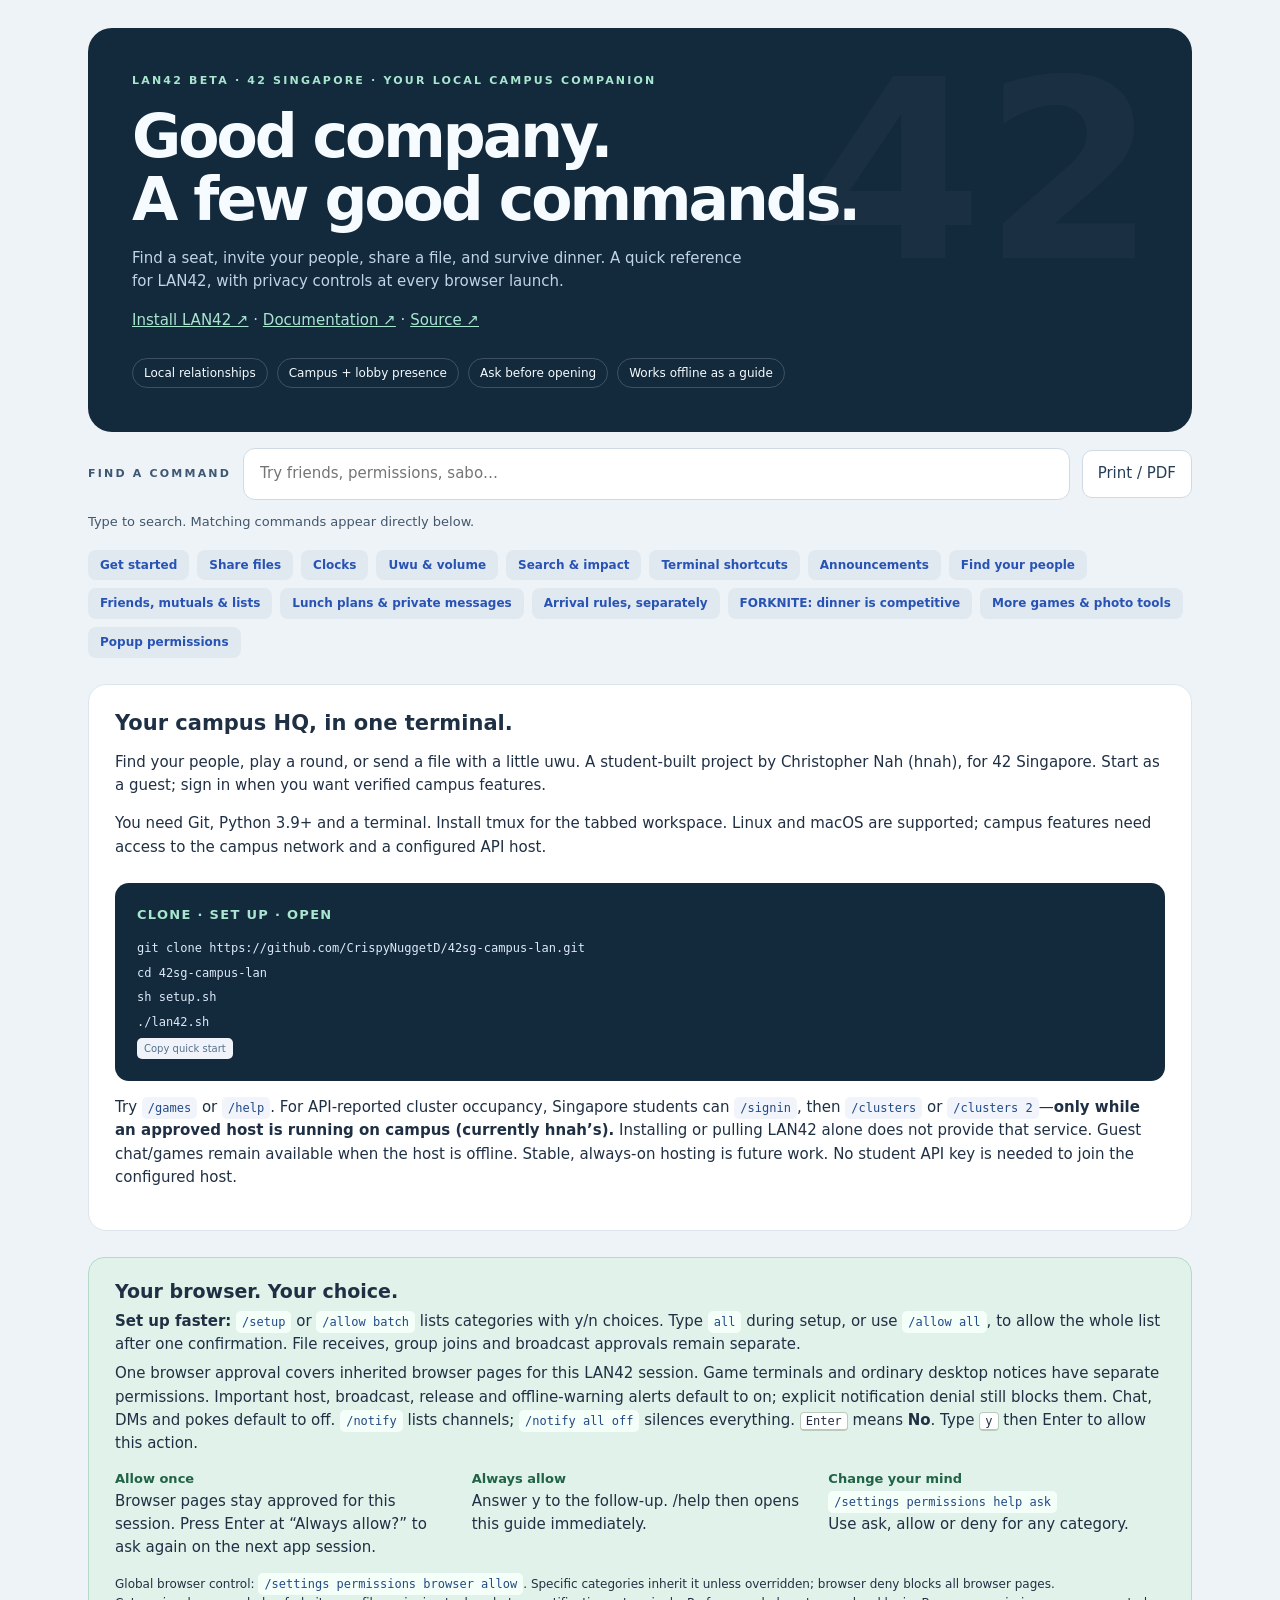
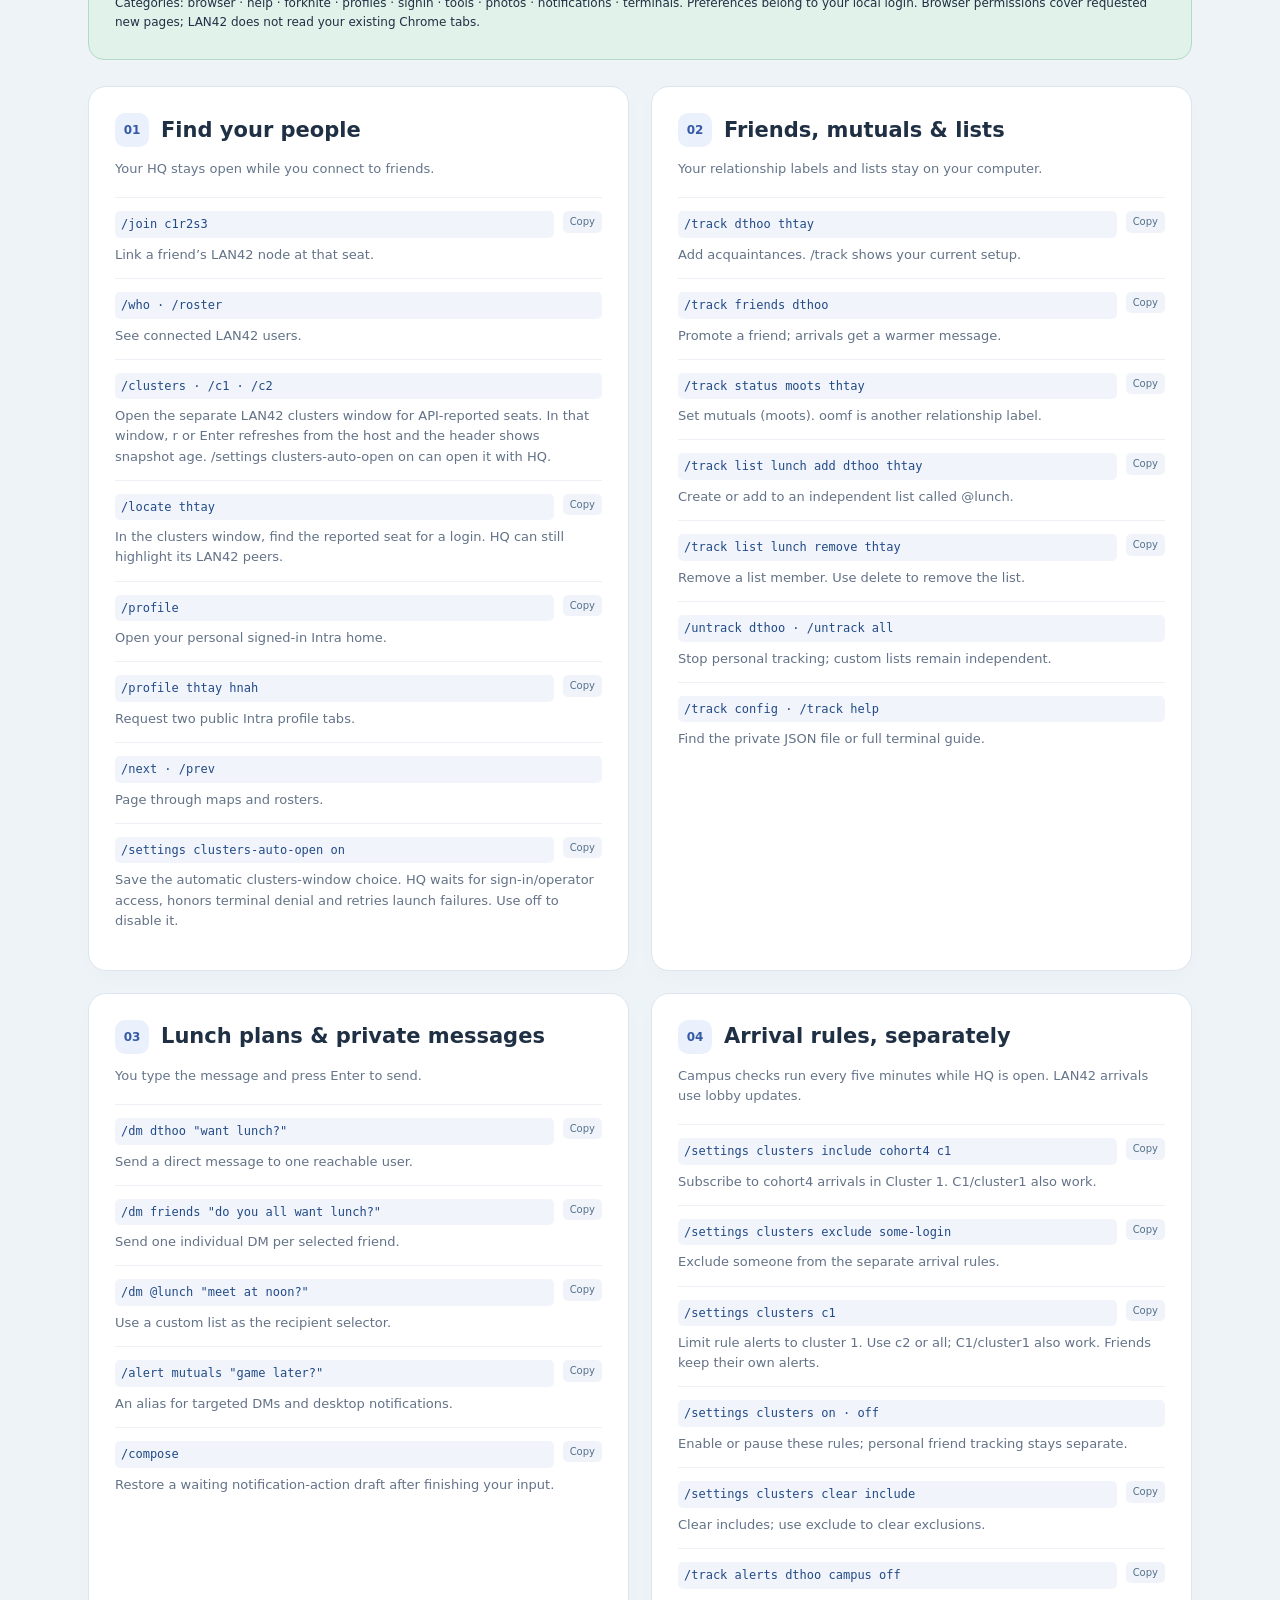
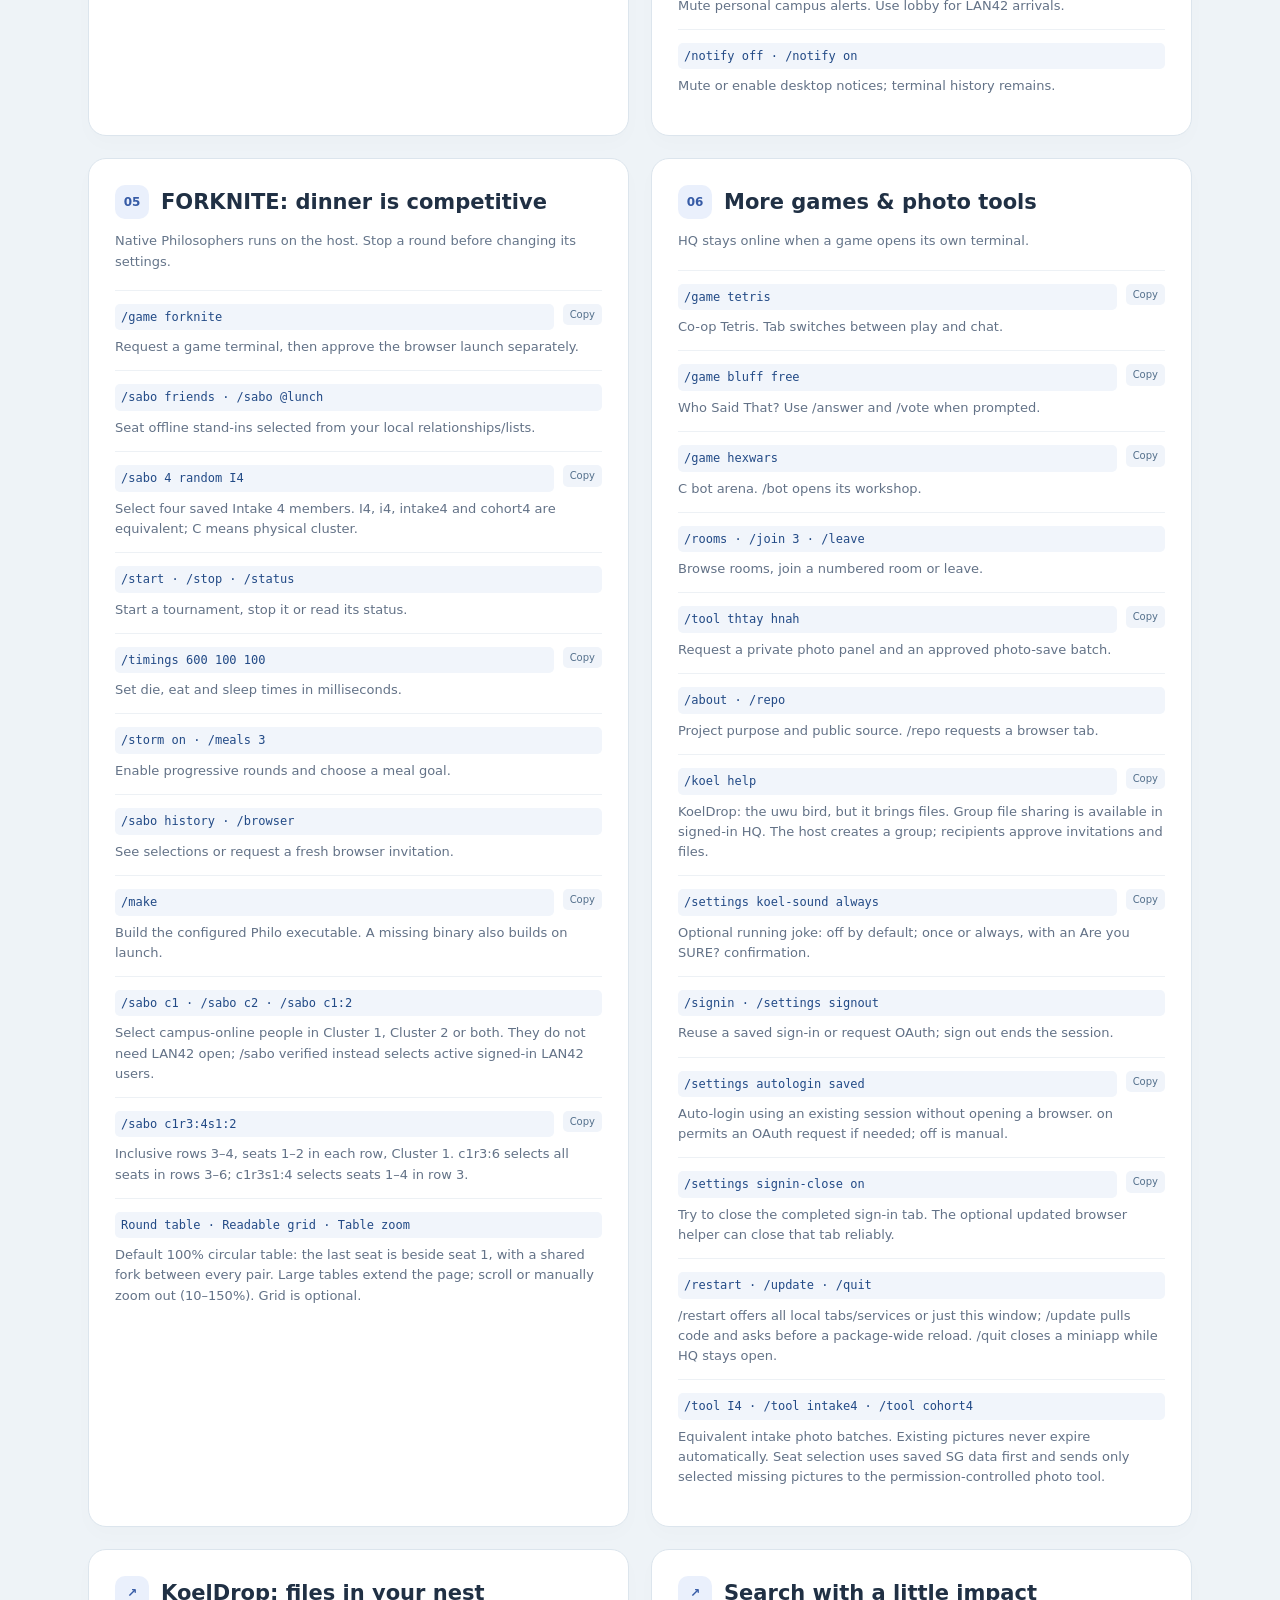
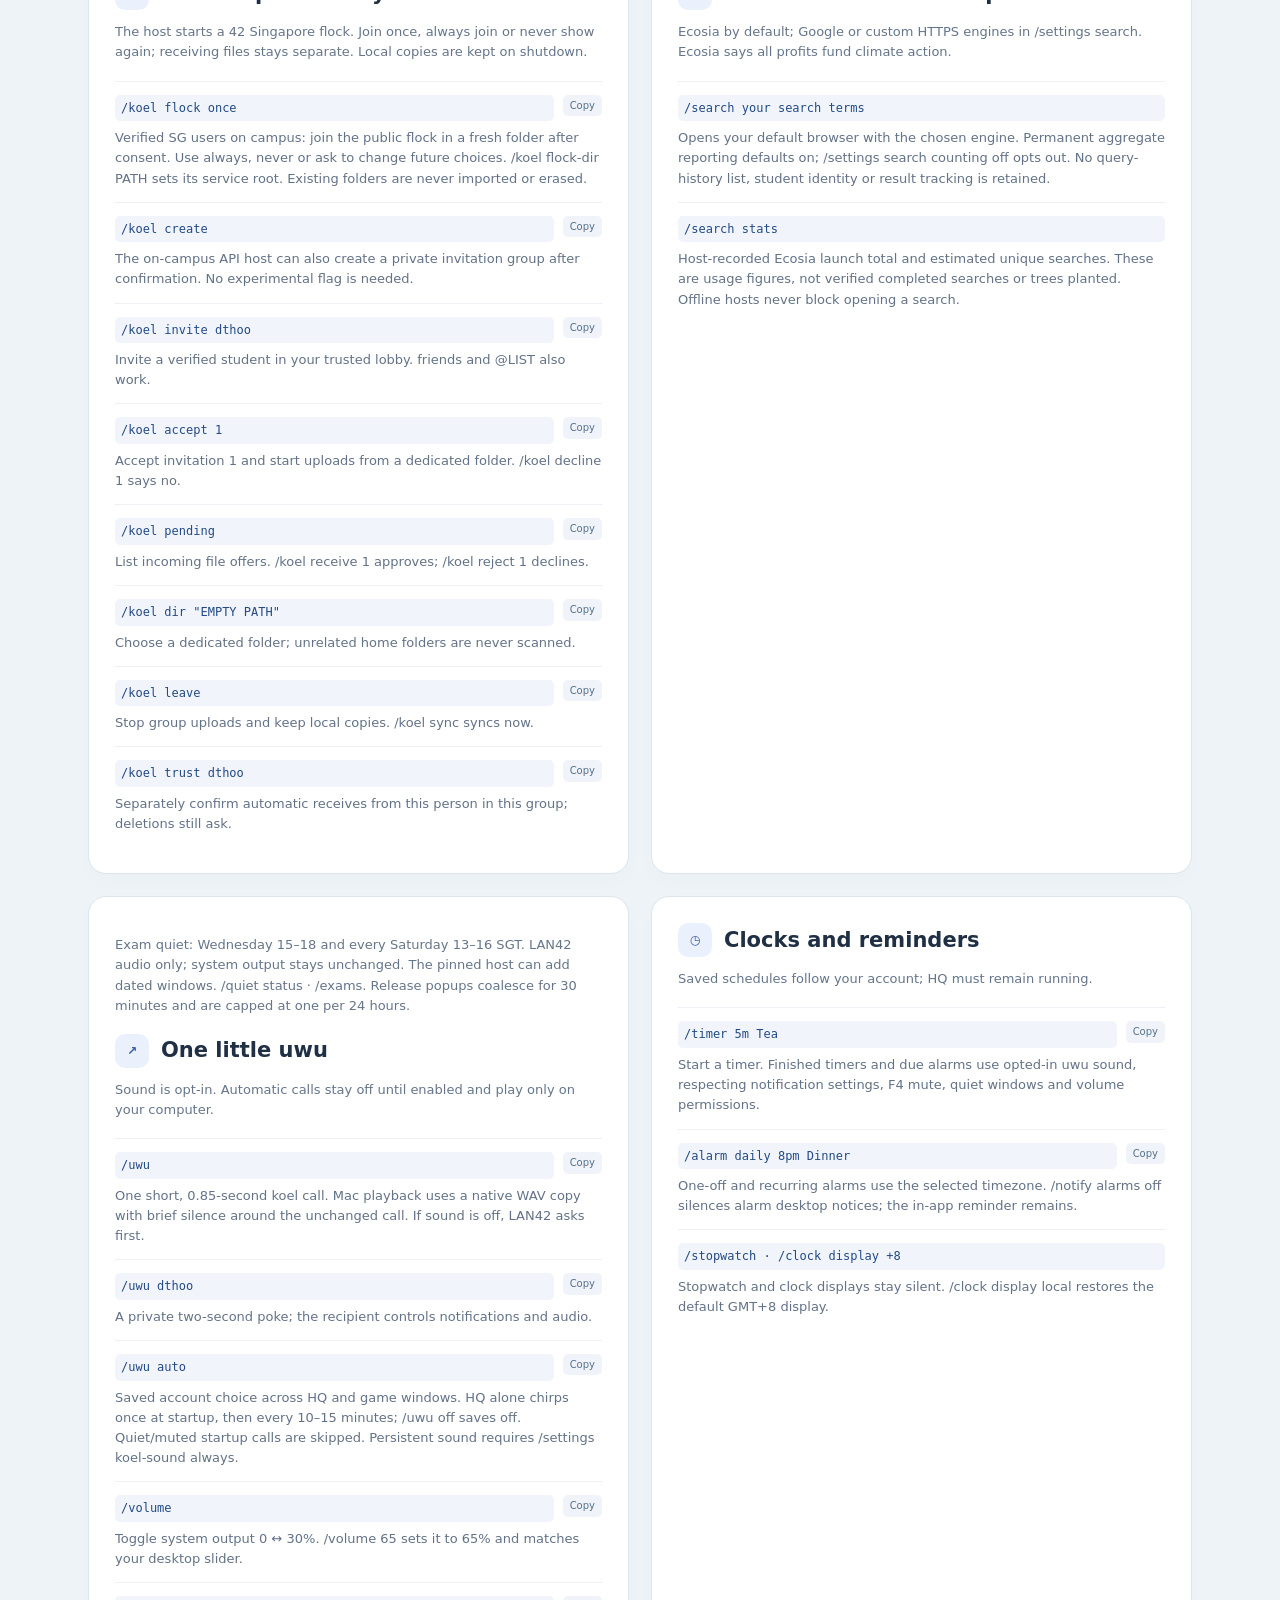
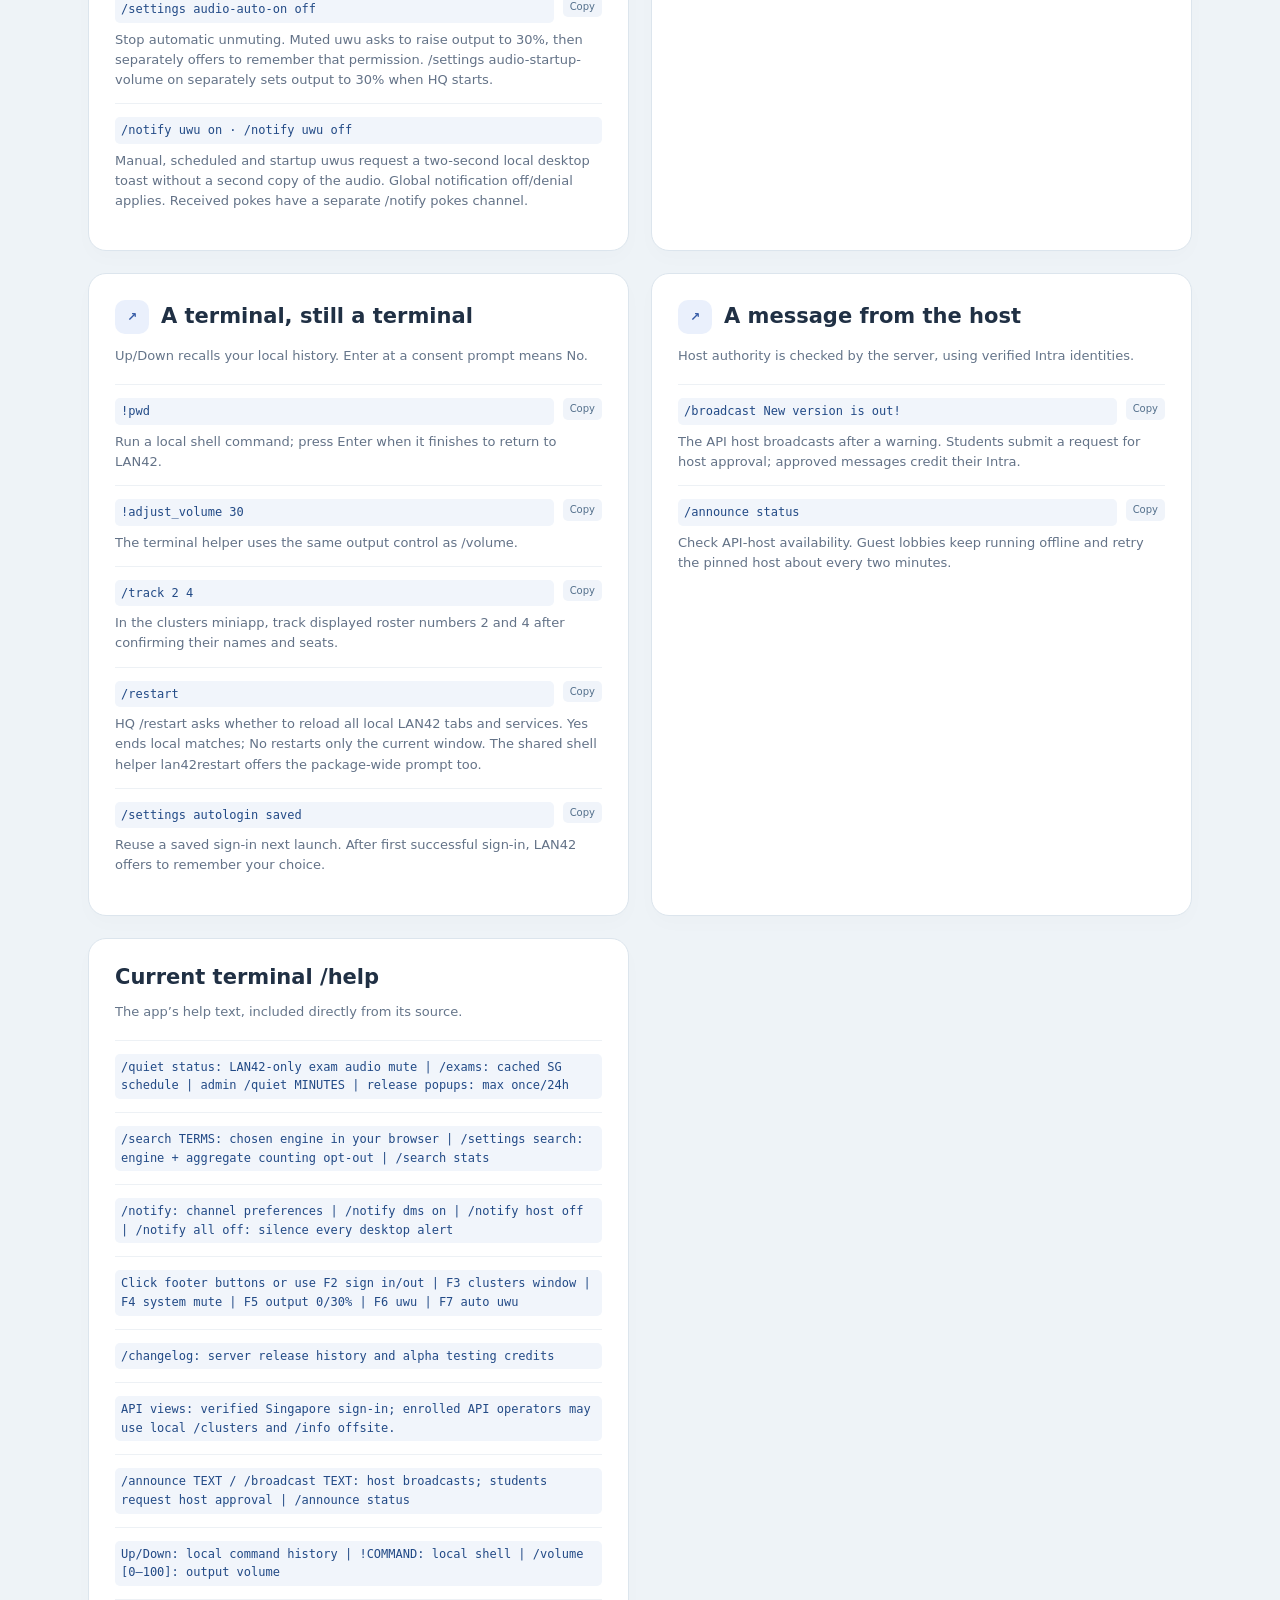
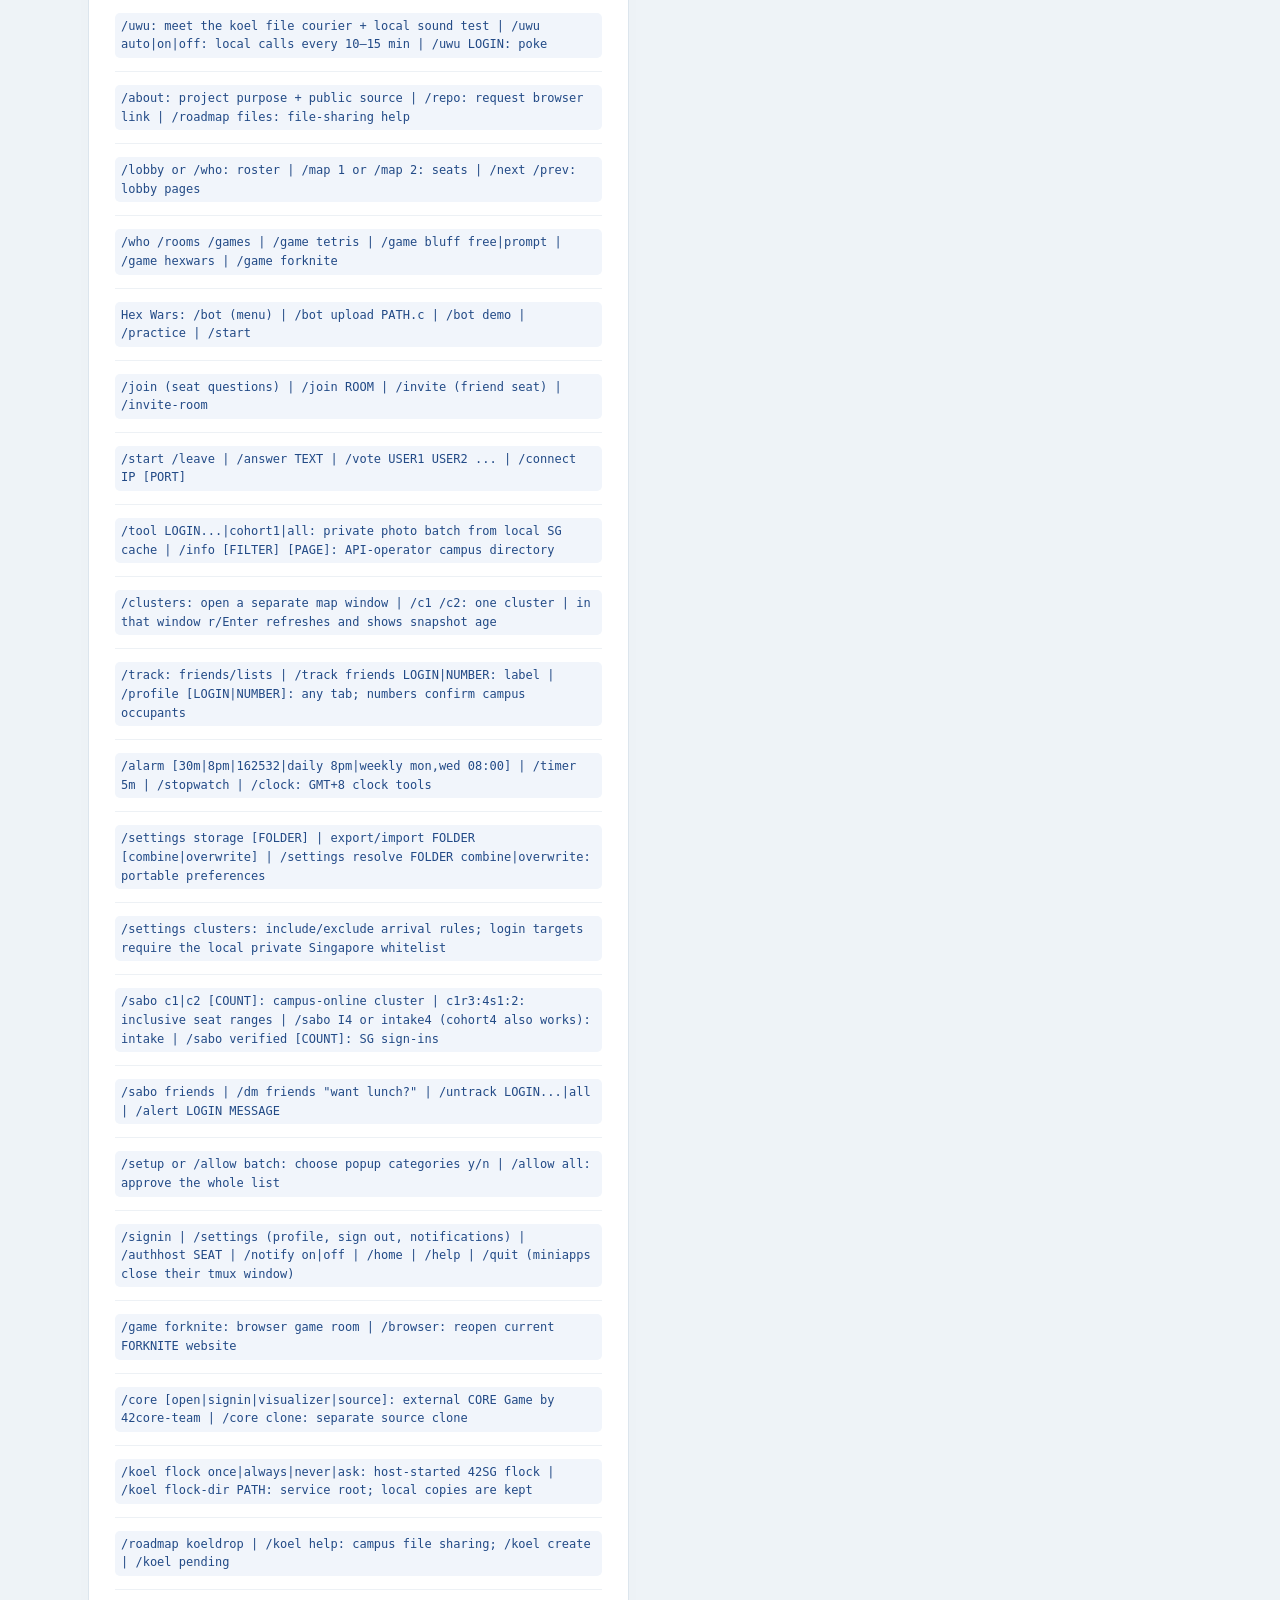
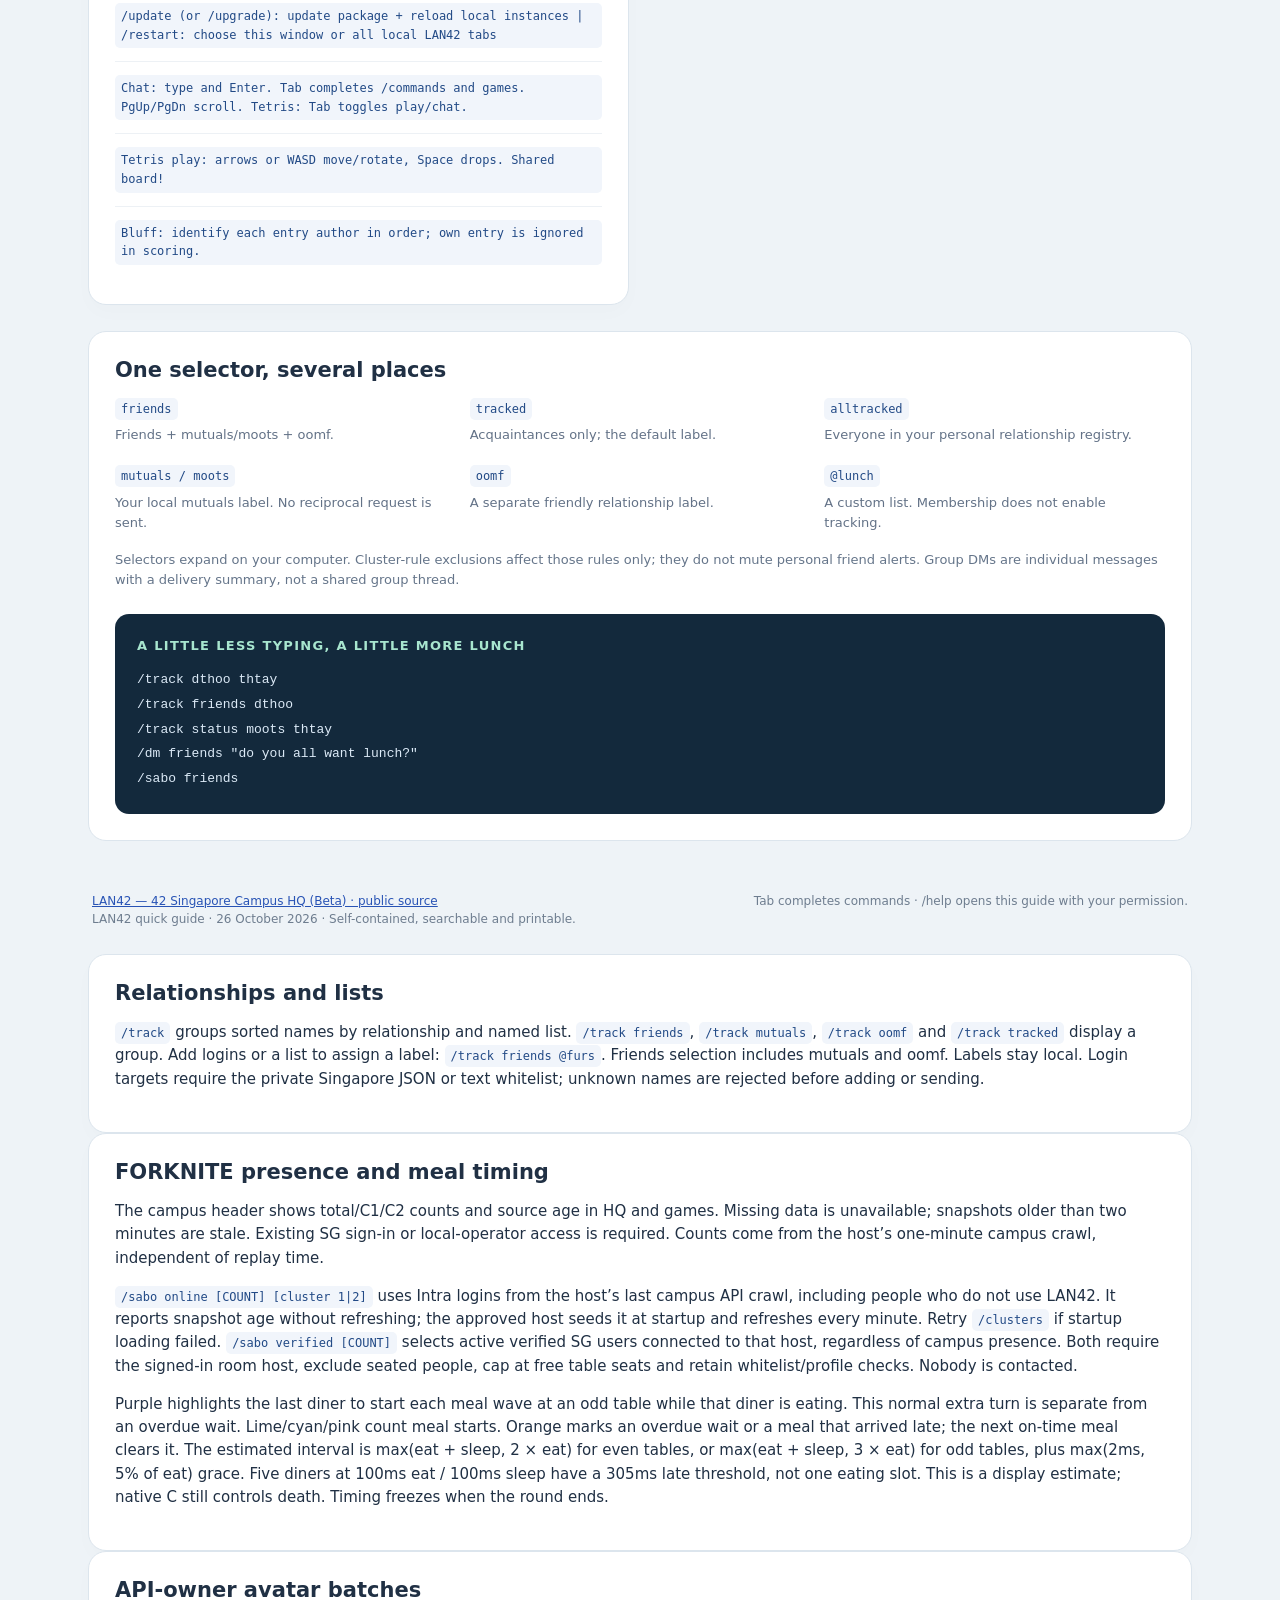
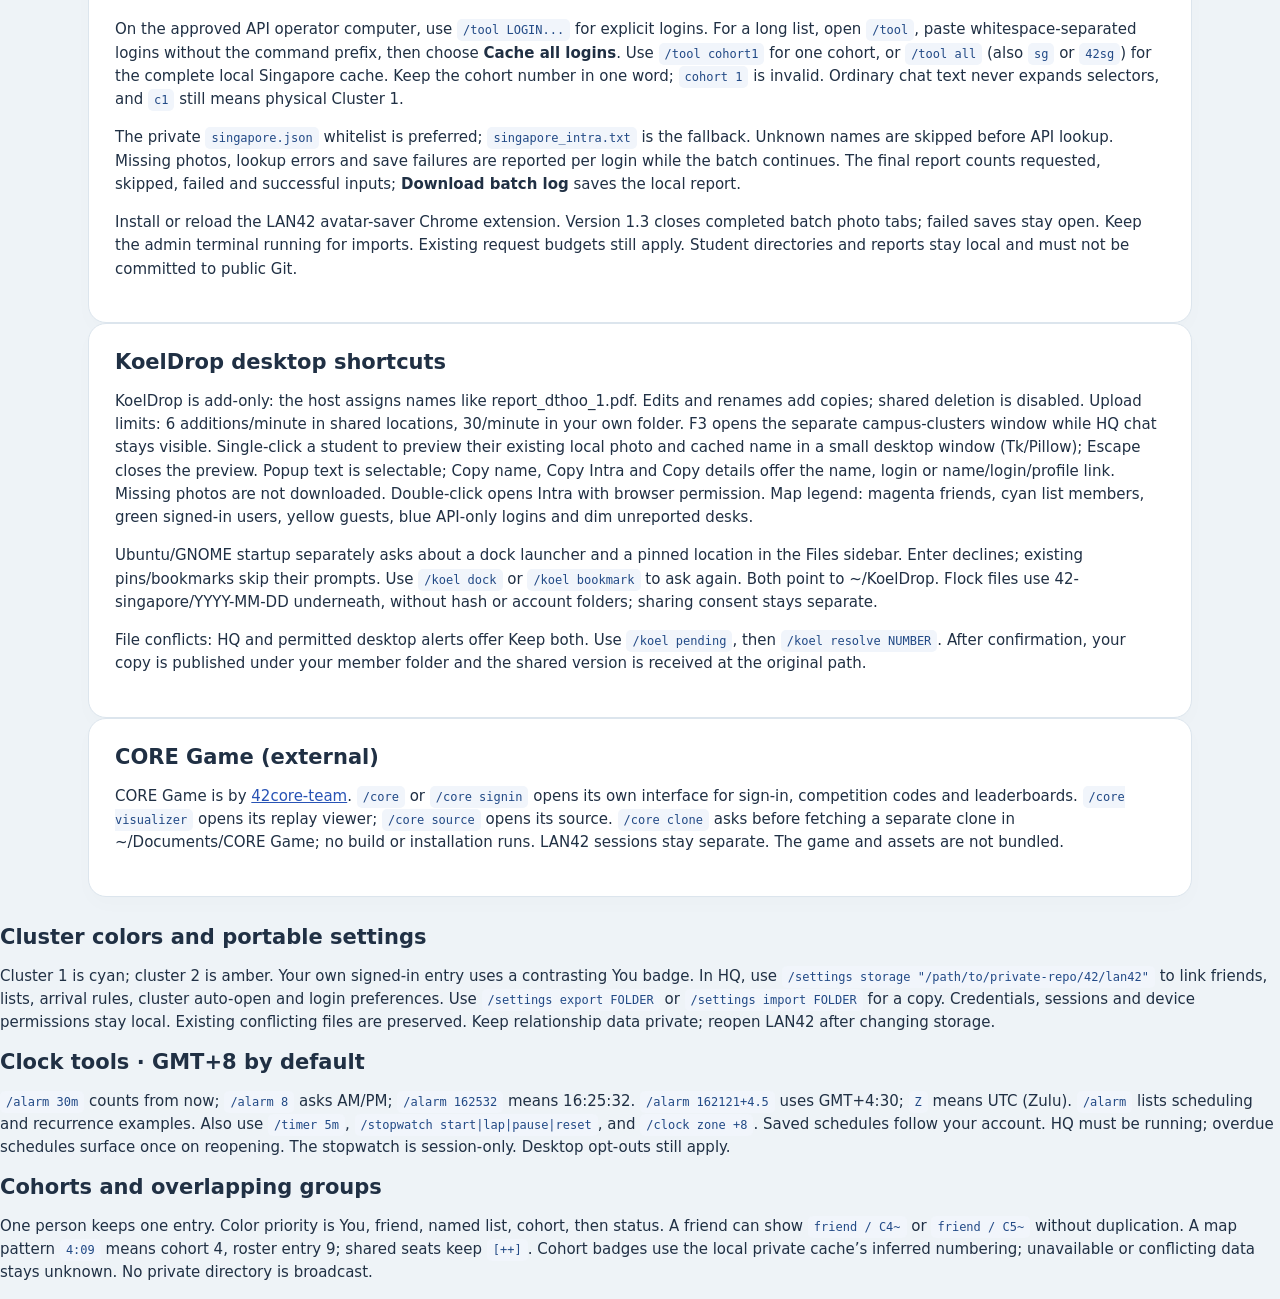
==== docs/quick-guide.html @ 7cade611 "feat: add cached cluster photos with copyable student names" ====
<!doctype html><html lang="en"><head><meta charset="utf-8"><meta name="viewport" content="width=device-width,initial-scale=1"><meta name="description" content="LAN42 BETA: the 42 Singapore campus companion. Install, find friends, play games and share files — with a searchable command guide."><meta property="og:title" content="LAN42 BETA · Good company. A few good commands."><meta property="og:description" content="BETA since 27 October 2026. Your terminal campus HQ. Quick start, searchable commands, games, file sharing and one little uwu."><meta name="color-scheme" content="light"><title>LAN42 BETA · The campus command guide</title><style>*{box-sizing:border-box}html{scroll-behavior:smooth;scroll-padding-top:90px}body{margin:0;background:#eef3f7;color:#203044;font:15px/1.55 system-ui,-apple-system,sans-serif}a{color:#2853b5}button,input{font:inherit}button{cursor:pointer}.wrap{max-width:1160px;margin:auto;padding:28px}header{background:#13293c;color:#f6fbff;padding:44px;border-radius:24px;position:relative;overflow:hidden}header:after{content:"42";position:absolute;right:35px;top:-50px;font-size:250px;font-weight:900;color:#ffffff08;pointer-events:none}.eyebrow{font-size:11px;letter-spacing:.2em;font-weight:800;color:#a8e6cf}h1{font-size:clamp(34px,5vw,60px);line-height:1.05;letter-spacing:-.05em;margin:16px 0}header p{color:#c1d4e5;max-width:620px}.pills{display:flex;gap:9px;flex-wrap:wrap;margin-top:26px}.pills span{border:1px solid #ffffff30;padding:5px 11px;border-radius:30px;font-size:12px}.toolbar{position:sticky;top:0;z-index:2;background:#eef3f7ee;backdrop-filter:blur(12px);padding:16px 0;display:flex;gap:12px;align-items:center}input{min-width:0;flex:1;background:#fff;border:1px solid #cfdae5;border-radius:12px;padding:13px 16px;outline-offset:3px}button{border:1px solid #cfdae5;background:#fff;color:#243d58;padding:11px 15px;border-radius:10px}nav{display:flex;gap:8px;flex-wrap:wrap;margin:2px 0 24px}nav a{text-decoration:none;background:#e1e9f0;padding:6px 12px;border-radius:8px;font-size:12px;font-weight:700}.consent{background:#e0f2e9;border:1px solid #b5d9c7;border-radius:16px;padding:22px 26px;margin:8px 0 26px}.consent h2{margin:0 0 7px;font-size:19px}.consent p{margin:6px 0}.consent code{background:#f5fff9}.permissions{display:flex;gap:20px;flex-wrap:wrap;margin-top:14px}.permissions span{flex:1;min-width:210px}.permissions strong{display:block;font-size:13px;color:#216347}.grid{display:grid;grid-template-columns:1fr 1fr;gap:22px}.card{background:white;border:1px solid #dce5ed;border-radius:18px;padding:26px;box-shadow:0 8px 20px #13293c04}.card-head{display:flex;gap:12px;align-items:center}.num{display:grid;place-items:center;flex-shrink:0;width:34px;height:34px;border-radius:10px;background:#eaf0fc;color:#365ba6;font-size:12px;font-weight:800}h2{font-size:21px;line-height:1.2;margin:0}.sub{color:#65758a;font-size:13px;margin:12px 0 18px}.row{padding:13px 0;border-top:1px solid #edf1f5}.cmd{display:flex;align-items:flex-start;gap:9px}.cmd code{flex:1;overflow-wrap:anywhere}.copy{border:0;background:#f0f4fa;padding:3px 7px;font-size:10px;color:#54708c;border-radius:5px}.row p{margin:7px 0 0;font-size:13px;color:#637287}code,kbd{font-family:ui-monospace,"DejaVu Sans Mono",monospace}code{font-size:12px;background:#f1f5fb;color:#224a86;padding:4px 6px;border-radius:5px}kbd{background:#fff;border:1px solid #b9cbbc;border-bottom-width:2px;border-radius:4px;padding:1px 5px;font-size:12px}.selectors{margin:26px 0;background:#fff;border:1px solid #dce5ed;border-radius:18px;padding:26px}.selectors h2{margin-bottom:14px}.selector-grid{display:grid;grid-template-columns:repeat(3,1fr);gap:14px}.selector-grid p{font-size:13px;margin:5px 0;color:#637287}.example{margin-top:24px;background:#13293c;color:#dceaf7;border-radius:14px;padding:22px}.example h3{margin:0 0 12px;color:#a8e6cf;font-size:13px;text-transform:uppercase;letter-spacing:.1em}pre{white-space:pre-wrap;font:13px/1.9 ui-monospace,monospace;margin:0}.example code{background:transparent;color:inherit;padding:0}footer{color:#6e7d8f;font-size:12px;padding:25px 4px;display:flex;justify-content:space-between;gap:15px;flex-wrap:wrap}.empty{display:none;padding:30px;text-align:center;color:#65758a}:focus-visible{outline:3px solid #3581cf;outline-offset:3px}@media(max-width:760px){.wrap{padding:15px}.grid{grid-template-columns:1fr}header{padding:30px 24px}.selector-grid{grid-template-columns:1fr 1fr}.toolbar{gap:8px}.card{padding:22px}}@media print{body{background:#fff;font-size:11px}.wrap{max-width:none;padding:0}header{padding:22px;border-radius:0}h1{font-size:32px}header:after,.toolbar,nav,.copy{display:none}.grid{gap:12px}.card{padding:16px;box-shadow:none;break-inside:avoid}.row{padding:8px 0}.row p,.sub{font-size:11px}h2{font-size:16px}code{font-size:10px}.consent,.selectors,.example{break-inside:avoid}*{print-color-adjust:exact;-webkit-print-color-adjust:exact}}[hidden]{display:none!important}.toolbar{flex-wrap:wrap}.search-status{flex-basis:100%;margin:0;font-size:13px;color:#42576c}.search-results{background:#fff;border:1px solid #b5cbe0;border-radius:18px;padding:24px;margin:0 0 24px}.result-group{margin-top:22px}.result-group h3{margin:0 0 10px;font-size:16px;color:#2853b5}.searching .grid,.searching .consent,.searching .selectors,.searching main.wrap>nav{display:none}.search-results .row{padding:13px 0}.search-results .cmd{overflow-wrap:anywhere}@media(max-width:760px){.toolbar label{flex-basis:100%}.toolbar input{flex-basis:60%}}@media print{.search-results{display:none}.searching .grid,.searching .consent,.searching .selectors{display:block}}</style></head><body><main class="wrap"><header><div class="eyebrow">LAN42 BETA · 42 SINGAPORE · YOUR LOCAL CAMPUS COMPANION</div><h1>Good company.<br>A few good commands.</h1><p>Find a seat, invite your people, share a file, and survive dinner. A quick reference for LAN42, with privacy controls at every browser launch.</p><p><a style="color:#a8e6cf" href="#start">Install LAN42 ↗</a> · <a style="color:#a8e6cf" href="https://github.com/CrispyNuggetD/42sg-campus-lan#readme">Documentation ↗</a> · <a style="color:#a8e6cf" href="https://github.com/CrispyNuggetD/42sg-campus-lan">Source ↗</a></p><div class="pills"><span>Local relationships</span><span>Campus + lobby presence</span><span>Ask before opening</span><span>Works offline as a guide</span></div></header><div class="toolbar"><label for="search" class="eyebrow" style="color:#3e5874">FIND A COMMAND</label><input id="search" disabled type="search" placeholder="Try friends, permissions, sabo…" autocomplete="off"><button id="print" hidden type="button">Print / PDF</button><button id="clear-search" type="button" hidden>Clear search</button><p id="search-status" class="search-status" role="status" aria-live="polite">Search needs JavaScript. Browse all commands below, or use your browser’s Find.</p></div><section id="search-results" class="search-results" hidden aria-labelledby="results-title"><h2 id="results-title">Search results</h2><div id="result-list"></div><p id="no-results" hidden>No matching commands. Try another word, such as “signin”, “files” or “games”.</p></section><nav aria-label="Guide sections"><a href="#start">Get started</a><a href="#files">Share files</a><a href="#clocks">Clocks</a><a href="#audio">Uwu &amp; volume</a><a href="#web-search">Search &amp; impact</a><a href="#terminal">Terminal shortcuts</a><a href="#announcements">Announcements</a><a href="#meet">Find your people</a><a href="#relationships">Friends, mutuals &amp; lists</a><a href="#messages">Lunch plans &amp; private messages</a><a href="#alerts">Arrival rules, separately</a><a href="#forknite">FORKNITE: dinner is competitive</a><a href="#games">More games &amp; photo tools</a><a href="#permissions">Popup permissions</a></nav><section id="start" class="selectors"><h2>Your campus HQ, in one terminal.</h2><p>Find your people, play a round, or send a file with a little uwu. A student-built project by Christopher Nah (hnah), for 42 Singapore. Start as a guest; sign in when you want verified campus features.</p><p>You need Git, Python 3.9+ and a terminal. Install tmux for the tabbed workspace. Linux and macOS are supported; campus features need access to the campus network and a configured API host.</p><div class="example"><h3>Clone · set up · open</h3><pre><code>git clone https://github.com/CrispyNuggetD/42sg-campus-lan.git
cd 42sg-campus-lan
sh setup.sh
./lan42.sh</code></pre><button type="button" class="copy" data-copy="git clone https://github.com/CrispyNuggetD/42sg-campus-lan.git
cd 42sg-campus-lan
sh setup.sh
./lan42.sh">Copy quick start</button></div><p>Try <code>/games</code> or <code>/help</code>. For API-reported cluster occupancy, Singapore students can <code>/signin</code>, then <code>/clusters</code> or <code>/clusters 2</code>—<strong>only while an approved host is running on campus (currently hnah’s).</strong> Installing or pulling LAN42 alone does not provide that service. Guest chat/games remain available when the host is offline. Stable, always-on hosting is future work. No student API key is needed to join the configured host.</p></section><aside id="permissions" class="consent"><h2>Your browser. Your choice.</h2><p><strong>Set up faster:</strong> <code>/setup</code> or <code>/allow batch</code> lists categories with y/n choices. Type <code>all</code> during setup, or use <code>/allow all</code>, to allow the whole list after one confirmation. File receives, group joins and broadcast approvals remain separate.</p><p>One browser approval covers inherited browser pages for this LAN42 session. Game terminals and ordinary desktop notices have separate permissions. Important host, broadcast, release and offline-warning alerts default to on; explicit notification denial still blocks them. Chat, DMs and pokes default to off. <code>/notify</code> lists channels; <code>/notify all off</code> silences everything. <kbd>Enter</kbd> means <strong>No</strong>. Type <kbd>y</kbd> then Enter to allow this action.</p><div class="permissions"><span><strong>Allow once</strong>Browser pages stay approved for this session. Press Enter at “Always allow?” to ask again on the next app session.</span><span><strong>Always allow</strong>Answer y to the follow-up. /help then opens this guide immediately.</span><span><strong>Change your mind</strong><code>/settings permissions help ask</code><br>Use ask, allow or deny for any category.</span></div><p style="margin-top:16px;font-size:12px">Global browser control: <code>/settings permissions browser allow</code>. Specific categories inherit it unless overridden; browser deny blocks all browser pages.<br>Categories: browser · help · forknite · profiles · signin · tools · photos · notifications · terminals. Preferences belong to your local login. Browser permissions cover requested new pages; LAN42 does not read your existing Chrome tabs.</p></aside><div class="grid"><section class="card" id="meet"><div class="card-head"><span class="num">01</span><h2>Find your people</h2></div><p class="sub">Your HQ stays open while you connect to friends.</p><div class="row"><div class="cmd"><code>/join c1r2s3</code><button type="button" class="copy" data-copy="/join c1r2s3" aria-label="Copy command">Copy</button></div><p>Link a friend’s LAN42 node at that seat.</p></div><div class="row"><div class="cmd"><code>/who · /roster</code></div><p>See connected LAN42 users.</p></div><div class="row"><div class="cmd"><code>/clusters · /c1 · /c2</code></div><p>Open the separate LAN42 clusters window for API-reported seats. In that window, r or Enter refreshes from the host and the header shows snapshot age. /settings clusters-auto-open on can open it with HQ.</p></div><div class="row"><div class="cmd"><code>/locate thtay</code><button type="button" class="copy" data-copy="/locate thtay" aria-label="Copy command">Copy</button></div><p>In the clusters window, find the reported seat for a login. HQ can still highlight its LAN42 peers.</p></div><div class="row"><div class="cmd"><code>/profile</code><button type="button" class="copy" data-copy="/profile" aria-label="Copy command">Copy</button></div><p>Open your personal signed-in Intra home.</p></div><div class="row"><div class="cmd"><code>/profile thtay hnah</code><button type="button" class="copy" data-copy="/profile thtay hnah" aria-label="Copy command">Copy</button></div><p>Request two public Intra profile tabs.</p></div><div class="row"><div class="cmd"><code>/next · /prev</code></div><p>Page through maps and rosters.</p></div><div class="row"><div class="cmd"><code>/settings clusters-auto-open on</code><button type="button" class="copy" data-copy="/settings clusters-auto-open on">Copy</button></div><p>Save the automatic clusters-window choice. HQ waits for sign-in/operator access, honors terminal denial and retries launch failures. Use off to disable it.</p></div></section><section class="card" id="relationships"><div class="card-head"><span class="num">02</span><h2>Friends, mutuals &amp; lists</h2></div><p class="sub">Your relationship labels and lists stay on your computer.</p><div class="row"><div class="cmd"><code>/track dthoo thtay</code><button type="button" class="copy" data-copy="/track dthoo thtay" aria-label="Copy command">Copy</button></div><p>Add acquaintances. /track shows your current setup.</p></div><div class="row"><div class="cmd"><code>/track friends dthoo</code><button type="button" class="copy" data-copy="/track friends dthoo" aria-label="Copy command">Copy</button></div><p>Promote a friend; arrivals get a warmer message.</p></div><div class="row"><div class="cmd"><code>/track status moots thtay</code><button type="button" class="copy" data-copy="/track status moots thtay" aria-label="Copy command">Copy</button></div><p>Set mutuals (moots). oomf is another relationship label.</p></div><div class="row"><div class="cmd"><code>/track list lunch add dthoo thtay</code><button type="button" class="copy" data-copy="/track list lunch add dthoo thtay" aria-label="Copy command">Copy</button></div><p>Create or add to an independent list called @lunch.</p></div><div class="row"><div class="cmd"><code>/track list lunch remove thtay</code><button type="button" class="copy" data-copy="/track list lunch remove thtay" aria-label="Copy command">Copy</button></div><p>Remove a list member. Use delete to remove the list.</p></div><div class="row"><div class="cmd"><code>/untrack dthoo · /untrack all</code></div><p>Stop personal tracking; custom lists remain independent.</p></div><div class="row"><div class="cmd"><code>/track config · /track help</code></div><p>Find the private JSON file or full terminal guide.</p></div></section><section class="card" id="messages"><div class="card-head"><span class="num">03</span><h2>Lunch plans &amp; private messages</h2></div><p class="sub">You type the message and press Enter to send.</p><div class="row"><div class="cmd"><code>/dm dthoo &quot;want lunch?&quot;</code><button type="button" class="copy" data-copy="/dm dthoo &quot;want lunch?&quot;" aria-label="Copy command">Copy</button></div><p>Send a direct message to one reachable user.</p></div><div class="row"><div class="cmd"><code>/dm friends &quot;do you all want lunch?&quot;</code><button type="button" class="copy" data-copy="/dm friends &quot;do you all want lunch?&quot;" aria-label="Copy command">Copy</button></div><p>Send one individual DM per selected friend.</p></div><div class="row"><div class="cmd"><code>/dm @lunch &quot;meet at noon?&quot;</code><button type="button" class="copy" data-copy="/dm @lunch &quot;meet at noon?&quot;" aria-label="Copy command">Copy</button></div><p>Use a custom list as the recipient selector.</p></div><div class="row"><div class="cmd"><code>/alert mutuals &quot;game later?&quot;</code><button type="button" class="copy" data-copy="/alert mutuals &quot;game later?&quot;" aria-label="Copy command">Copy</button></div><p>An alias for targeted DMs and desktop notifications.</p></div><div class="row"><div class="cmd"><code>/compose</code><button type="button" class="copy" data-copy="/compose" aria-label="Copy command">Copy</button></div><p>Restore a waiting notification-action draft after finishing your input.</p></div></section><section class="card" id="alerts"><div class="card-head"><span class="num">04</span><h2>Arrival rules, separately</h2></div><p class="sub">Campus checks run every five minutes while HQ is open. LAN42 arrivals use lobby updates.</p><div class="row"><div class="cmd"><code>/settings clusters include cohort4 c1</code><button type="button" class="copy" data-copy="/settings clusters include cohort4 c1" aria-label="Copy command">Copy</button></div><p>Subscribe to cohort4 arrivals in Cluster 1. C1/cluster1 also work.</p></div><div class="row"><div class="cmd"><code>/settings clusters exclude some-login</code><button type="button" class="copy" data-copy="/settings clusters exclude some-login" aria-label="Copy command">Copy</button></div><p>Exclude someone from the separate arrival rules.</p></div><div class="row"><div class="cmd"><code>/settings clusters c1</code><button type="button" class="copy" data-copy="/settings clusters c1" aria-label="Copy command">Copy</button></div><p>Limit rule alerts to cluster 1. Use c2 or all; C1/cluster1 also work. Friends keep their own alerts.</p></div><div class="row"><div class="cmd"><code>/settings clusters on · off</code></div><p>Enable or pause these rules; personal friend tracking stays separate.</p></div><div class="row"><div class="cmd"><code>/settings clusters clear include</code><button type="button" class="copy" data-copy="/settings clusters clear include" aria-label="Copy command">Copy</button></div><p>Clear includes; use exclude to clear exclusions.</p></div><div class="row"><div class="cmd"><code>/track alerts dthoo campus off</code><button type="button" class="copy" data-copy="/track alerts dthoo campus off" aria-label="Copy command">Copy</button></div><p>Mute personal campus alerts. Use lobby for LAN42 arrivals.</p></div><div class="row"><div class="cmd"><code>/notify off · /notify on</code></div><p>Mute or enable desktop notices; terminal history remains.</p></div></section><section class="card" id="forknite"><div class="card-head"><span class="num">05</span><h2>FORKNITE: dinner is competitive</h2></div><p class="sub">Native Philosophers runs on the host. Stop a round before changing its settings.</p><div class="row"><div class="cmd"><code>/game forknite</code><button type="button" class="copy" data-copy="/game forknite" aria-label="Copy command">Copy</button></div><p>Request a game terminal, then approve the browser launch separately.</p></div><div class="row"><div class="cmd"><code>/sabo friends · /sabo @lunch</code></div><p>Seat offline stand-ins selected from your local relationships/lists.</p></div><div class="row"><div class="cmd"><code>/sabo 4 random I4</code><button type="button" class="copy" data-copy="/sabo 4 random I4" aria-label="Copy command">Copy</button></div><p>Select four saved Intake 4 members. I4, i4, intake4 and cohort4 are equivalent; C means physical cluster.</p></div><div class="row"><div class="cmd"><code>/start · /stop · /status</code></div><p>Start a tournament, stop it or read its status.</p></div><div class="row"><div class="cmd"><code>/timings 600 100 100</code><button type="button" class="copy" data-copy="/timings 600 100 100" aria-label="Copy command">Copy</button></div><p>Set die, eat and sleep times in milliseconds.</p></div><div class="row"><div class="cmd"><code>/storm on · /meals 3</code></div><p>Enable progressive rounds and choose a meal goal.</p></div><div class="row"><div class="cmd"><code>/sabo history · /browser</code></div><p>See selections or request a fresh browser invitation.</p></div><div class="row"><div class="cmd"><code>/make</code><button type="button" class="copy" data-copy="/make" aria-label="Copy command">Copy</button></div><p>Build the configured Philo executable. A missing binary also builds on launch.</p></div><div class="row"><div class="cmd"><code>/sabo c1 · /sabo c2 · /sabo c1:2</code></div><p>Select campus-online people in Cluster 1, Cluster 2 or both. They do not need LAN42 open; /sabo verified instead selects active signed-in LAN42 users.</p></div><div class="row"><div class="cmd"><code>/sabo c1r3:4s1:2</code><button type="button" class="copy" data-copy="/sabo c1r3:4s1:2">Copy</button></div><p>Inclusive rows 3–4, seats 1–2 in each row, Cluster 1. c1r3:6 selects all seats in rows 3–6; c1r3s1:4 selects seats 1–4 in row 3.</p></div><div class="row"><div class="cmd"><code>Round table · Readable grid · Table zoom</code></div><p>Default 100% circular table: the last seat is beside seat 1, with a shared fork between every pair. Large tables extend the page; scroll or manually zoom out (10–150%). Grid is optional.</p></div></section><section class="card" id="games"><div class="card-head"><span class="num">06</span><h2>More games &amp; photo tools</h2></div><p class="sub">HQ stays online when a game opens its own terminal.</p><div class="row"><div class="cmd"><code>/game tetris</code><button type="button" class="copy" data-copy="/game tetris" aria-label="Copy command">Copy</button></div><p>Co-op Tetris. Tab switches between play and chat.</p></div><div class="row"><div class="cmd"><code>/game bluff free</code><button type="button" class="copy" data-copy="/game bluff free" aria-label="Copy command">Copy</button></div><p>Who Said That? Use /answer and /vote when prompted.</p></div><div class="row"><div class="cmd"><code>/game hexwars</code><button type="button" class="copy" data-copy="/game hexwars" aria-label="Copy command">Copy</button></div><p>C bot arena. /bot opens its workshop.</p></div><div class="row"><div class="cmd"><code>/rooms · /join 3 · /leave</code></div><p>Browse rooms, join a numbered room or leave.</p></div><div class="row"><div class="cmd"><code>/tool thtay hnah</code><button type="button" class="copy" data-copy="/tool thtay hnah" aria-label="Copy command">Copy</button></div><p>Request a private photo panel and an approved photo-save batch.</p></div><div class="row"><div class="cmd"><code>/about · /repo</code></div><p>Project purpose and public source. /repo requests a browser tab.</p></div><div class="row"><div class="cmd"><code>/koel help</code><button type="button" class="copy" data-copy="/koel help" aria-label="Copy command">Copy</button></div><p>KoelDrop: the uwu bird, but it brings files. Group file sharing is available in signed-in HQ. The host creates a group; recipients approve invitations and files.</p></div><div class="row"><div class="cmd"><code>/settings koel-sound always</code><button type="button" class="copy" data-copy="/settings koel-sound always" aria-label="Copy command">Copy</button></div><p>Optional running joke: off by default; once or always, with an Are you SURE? confirmation.</p></div><div class="row"><div class="cmd"><code>/signin · /settings signout</code></div><p>Reuse a saved sign-in or request OAuth; sign out ends the session.</p></div><div class="row"><div class="cmd"><code>/settings autologin saved</code><button type="button" class="copy" data-copy="/settings autologin saved" aria-label="Copy command">Copy</button></div><p>Auto-login using an existing session without opening a browser. on permits an OAuth request if needed; off is manual.</p></div><div class="row"><div class="cmd"><code>/settings signin-close on</code><button type="button" class="copy" data-copy="/settings signin-close on" aria-label="Copy command">Copy</button></div><p>Try to close the completed sign-in tab. The optional updated browser helper can close that tab reliably.</p></div><div class="row"><div class="cmd"><code>/restart · /update · /quit</code></div><p>/restart offers all local tabs/services or just this window; /update pulls code and asks before a package-wide reload. /quit closes a miniapp while HQ stays open.</p></div><div class="row"><div class="cmd"><code>/tool I4 · /tool intake4 · /tool cohort4</code></div><p>Equivalent intake photo batches. Existing pictures never expire automatically. Seat selection uses saved SG data first and sends only selected missing pictures to the permission-controlled photo tool.</p></div></section><section class="card" id="files"><div class="card-head"><span class="num">↗</span><h2>KoelDrop: files in your nest</h2></div><p class="sub">The host starts a 42 Singapore flock. Join once, always join or never show again; receiving files stays separate. Local copies are kept on shutdown.</p><div class="row"><div class="cmd"><code>/koel flock once</code><button type="button" class="copy" data-copy="/koel flock once">Copy</button></div><p>Verified SG users on campus: join the public flock in a fresh folder after consent. Use always, never or ask to change future choices. /koel flock-dir PATH sets its service root. Existing folders are never imported or erased.</p></div><div class="row"><div class="cmd"><code>/koel create</code><button type="button" class="copy" data-copy="/koel create">Copy</button></div><p>The on-campus API host can also create a private invitation group after confirmation. No experimental flag is needed.</p></div><div class="row"><div class="cmd"><code>/koel invite dthoo</code><button type="button" class="copy" data-copy="/koel invite dthoo">Copy</button></div><p>Invite a verified student in your trusted lobby. friends and @LIST also work.</p></div><div class="row"><div class="cmd"><code>/koel accept 1</code><button type="button" class="copy" data-copy="/koel accept 1">Copy</button></div><p>Accept invitation 1 and start uploads from a dedicated folder. /koel decline 1 says no.</p></div><div class="row"><div class="cmd"><code>/koel pending</code><button type="button" class="copy" data-copy="/koel pending">Copy</button></div><p>List incoming file offers. /koel receive 1 approves; /koel reject 1 declines.</p></div><div class="row"><div class="cmd"><code>/koel dir &quot;EMPTY PATH&quot;</code><button type="button" class="copy" data-copy="/koel dir &quot;EMPTY PATH&quot;">Copy</button></div><p>Choose a dedicated folder; unrelated home folders are never scanned.</p></div><div class="row"><div class="cmd"><code>/koel leave</code><button type="button" class="copy" data-copy="/koel leave">Copy</button></div><p>Stop group uploads and keep local copies. /koel sync syncs now.</p></div><div class="row"><div class="cmd"><code>/koel trust dthoo</code><button type="button" class="copy" data-copy="/koel trust dthoo">Copy</button></div><p>Separately confirm automatic receives from this person in this group; deletions still ask.</p></div></section><section class="card" id="web-search"><div class="card-head"><span class="num">↗</span><h2>Search with a little impact</h2></div><p class="sub">Ecosia by default; Google or custom HTTPS engines in /settings search. Ecosia says all profits fund climate action.</p><div class="row"><div class="cmd"><code>/search your search terms</code></div><p>Opens your default browser with the chosen engine. Permanent aggregate reporting defaults on; /settings search counting off opts out. No query-history list, student identity or result tracking is retained.</p></div><div class="row"><div class="cmd"><code>/search stats</code></div><p>Host-recorded Ecosia launch total and estimated unique searches. These are usage figures, not verified completed searches or trees planted. Offline hosts never block opening a search.</p></div></section><section class="card" id="audio"><p class="sub">Exam quiet: Wednesday 15–18 and every Saturday 13–16 SGT. LAN42 audio only; system output stays unchanged. The pinned host can add dated windows. /quiet status · /exams. Release popups coalesce for 30 minutes and are capped at one per 24 hours.</p><div class="card-head"><span class="num">↗</span><h2>One little uwu</h2></div><p class="sub">Sound is opt-in. Automatic calls stay off until enabled and play only on your computer.</p><div class="row"><div class="cmd"><code>/uwu</code><button type="button" class="copy" data-copy="/uwu">Copy</button></div><p>One short, 0.85-second koel call. Mac playback uses a native WAV copy with brief silence around the unchanged call. If sound is off, LAN42 asks first.</p></div><div class="row"><div class="cmd"><code>/uwu dthoo</code><button type="button" class="copy" data-copy="/uwu dthoo">Copy</button></div><p>A private two-second poke; the recipient controls notifications and audio.</p></div><div class="row"><div class="cmd"><code>/uwu auto</code><button type="button" class="copy" data-copy="/uwu auto">Copy</button></div><p>Saved account choice across HQ and game windows. HQ alone chirps once at startup, then every 10–15 minutes; /uwu off saves off. Quiet/muted startup calls are skipped. Persistent sound requires /settings koel-sound always.</p></div><div class="row"><div class="cmd"><code>/volume</code><button type="button" class="copy" data-copy="/volume">Copy</button></div><p>Toggle system output 0 ↔ 30%. /volume 65 sets it to 65% and matches your desktop slider.</p></div><div class="row"><div class="cmd"><code>/settings audio-auto-on off</code><button type="button" class="copy" data-copy="/settings audio-auto-on off">Copy</button></div><p>Stop automatic unmuting. Muted uwu asks to raise output to 30%, then separately offers to remember that permission. /settings audio-startup-volume on separately sets output to 30% when HQ starts.</p></div><div class="row"><div class="cmd"><code>/notify uwu on · /notify uwu off</code></div><p>Manual, scheduled and startup uwus request a two-second local desktop toast without a second copy of the audio. Global notification off/denial applies. Received pokes have a separate /notify pokes channel.</p></div></section><section class="card" id="clocks"><div class="card-head"><span class="num">◷</span><h2>Clocks and reminders</h2></div><p class="sub">Saved schedules follow your account; HQ must remain running.</p><div class="row"><div class="cmd"><code>/timer 5m Tea</code><button type="button" class="copy" data-copy="/timer 5m Tea">Copy</button></div><p>Start a timer. Finished timers and due alarms use opted-in uwu sound, respecting notification settings, F4 mute, quiet windows and volume permissions.</p></div><div class="row"><div class="cmd"><code>/alarm daily 8pm Dinner</code><button type="button" class="copy" data-copy="/alarm daily 8pm Dinner">Copy</button></div><p>One-off and recurring alarms use the selected timezone. /notify alarms off silences alarm desktop notices; the in-app reminder remains.</p></div><div class="row"><div class="cmd"><code>/stopwatch · /clock display +8</code></div><p>Stopwatch and clock displays stay silent. /clock display local restores the default GMT+8 display.</p></div></section><section class="card" id="terminal"><div class="card-head"><span class="num">↗</span><h2>A terminal, still a terminal</h2></div><p class="sub">Up/Down recalls your local history. Enter at a consent prompt means No.</p><div class="row"><div class="cmd"><code>!pwd</code><button type="button" class="copy" data-copy="!pwd">Copy</button></div><p>Run a local shell command; press Enter when it finishes to return to LAN42.</p></div><div class="row"><div class="cmd"><code>!adjust_volume 30</code><button type="button" class="copy" data-copy="!adjust_volume 30">Copy</button></div><p>The terminal helper uses the same output control as /volume.</p></div><div class="row"><div class="cmd"><code>/track 2 4</code><button type="button" class="copy" data-copy="/track 2 4">Copy</button></div><p>In the clusters miniapp, track displayed roster numbers 2 and 4 after confirming their names and seats.</p></div><div class="row"><div class="cmd"><code>/restart</code><button type="button" class="copy" data-copy="/restart">Copy</button></div><p>HQ /restart asks whether to reload all local LAN42 tabs and services. Yes ends local matches; No restarts only the current window. The shared shell helper lan42restart offers the package-wide prompt too.</p></div><div class="row"><div class="cmd"><code>/settings autologin saved</code><button type="button" class="copy" data-copy="/settings autologin saved">Copy</button></div><p>Reuse a saved sign-in next launch. After first successful sign-in, LAN42 offers to remember your choice.</p></div></section><section class="card" id="announcements"><div class="card-head"><span class="num">↗</span><h2>A message from the host</h2></div><p class="sub">Host authority is checked by the server, using verified Intra identities.</p><div class="row"><div class="cmd"><code>/broadcast New version is out!</code><button type="button" class="copy" data-copy="/broadcast New version is out!">Copy</button></div><p>The API host broadcasts after a warning. Students submit a request for host approval; approved messages credit their Intra.</p></div><div class="row"><div class="cmd"><code>/announce status</code><button type="button" class="copy" data-copy="/announce status">Copy</button></div><p>Check API-host availability. Guest lobbies keep running offline and retry the pinned host about every two minutes.</p></div></section><!-- runtime-help:start --><section class="card" id="runtime-help"><h2>Current terminal /help</h2><p class="sub">The app’s help text, included directly from its source.</p><div class="row"><div class="cmd"><code>/quiet status: LAN42-only exam audio mute | /exams: cached SG schedule | admin /quiet MINUTES | release popups: max once/24h</code></div></div><div class="row"><div class="cmd"><code>/search TERMS: chosen engine in your browser | /settings search: engine + aggregate counting opt-out | /search stats</code></div></div><div class="row"><div class="cmd"><code>/notify: channel preferences | /notify dms on | /notify host off | /notify all off: silence every desktop alert</code></div></div><div class="row"><div class="cmd"><code>Click footer buttons or use F2 sign in/out | F3 clusters window | F4 system mute | F5 output 0/30% | F6 uwu | F7 auto uwu</code></div></div><div class="row"><div class="cmd"><code>/changelog: server release history and alpha testing credits</code></div></div><div class="row"><div class="cmd"><code>API views: verified Singapore sign-in; enrolled API operators may use local /clusters and /info offsite.</code></div></div><div class="row"><div class="cmd"><code>/announce TEXT / /broadcast TEXT: host broadcasts; students request host approval | /announce status</code></div></div><div class="row"><div class="cmd"><code>Up/Down: local command history | !COMMAND: local shell | /volume [0–100]: output volume</code></div></div><div class="row"><div class="cmd"><code>/uwu: meet the koel file courier + local sound test | /uwu auto|on|off: local calls every 10–15 min | /uwu LOGIN: poke</code></div></div><div class="row"><div class="cmd"><code>/about: project purpose + public source | /repo: request browser link | /roadmap files: file-sharing help</code></div></div><div class="row"><div class="cmd"><code>/lobby or /who: roster | /map 1 or /map 2: seats | /next /prev: lobby pages</code></div></div><div class="row"><div class="cmd"><code>/who /rooms /games | /game tetris | /game bluff free|prompt | /game hexwars | /game forknite</code></div></div><div class="row"><div class="cmd"><code>Hex Wars: /bot (menu) | /bot upload PATH.c | /bot demo | /practice | /start</code></div></div><div class="row"><div class="cmd"><code>/join (seat questions) | /join ROOM | /invite (friend seat) | /invite-room</code></div></div><div class="row"><div class="cmd"><code>/start /leave | /answer TEXT | /vote USER1 USER2 ... | /connect IP [PORT]</code></div></div><div class="row"><div class="cmd"><code>/tool LOGIN...|cohort1|all: private photo batch from local SG cache | /info [FILTER] [PAGE]: API-operator campus directory</code></div></div><div class="row"><div class="cmd"><code>/clusters: open a separate map window | /c1 /c2: one cluster | in that window r/Enter refreshes and shows snapshot age</code></div></div><div class="row"><div class="cmd"><code>/track: friends/lists | /track friends LOGIN|NUMBER: label | /profile [LOGIN|NUMBER]: any tab; numbers confirm campus occupants</code></div></div><div class="row"><div class="cmd"><code>/alarm [30m|8pm|162532|daily 8pm|weekly mon,wed 08:00] | /timer 5m | /stopwatch | /clock: GMT+8 clock tools</code></div></div><div class="row"><div class="cmd"><code>/settings storage [FOLDER] | export/import FOLDER [combine|overwrite] | /settings resolve FOLDER combine|overwrite: portable preferences</code></div></div><div class="row"><div class="cmd"><code>/settings clusters: include/exclude arrival rules; login targets require the local private Singapore whitelist</code></div></div><div class="row"><div class="cmd"><code>/sabo c1|c2 [COUNT]: campus-online cluster | c1r3:4s1:2: inclusive seat ranges | /sabo I4 or intake4 (cohort4 also works): intake | /sabo verified [COUNT]: SG sign-ins</code></div></div><div class="row"><div class="cmd"><code>/sabo friends | /dm friends &quot;want lunch?&quot; | /untrack LOGIN...|all | /alert LOGIN MESSAGE</code></div></div><div class="row"><div class="cmd"><code>/setup or /allow batch: choose popup categories y/n | /allow all: approve the whole list</code></div></div><div class="row"><div class="cmd"><code>/signin | /settings (profile, sign out, notifications) | /authhost SEAT | /notify on|off | /home | /help | /quit (miniapps close their tmux window)</code></div></div><div class="row"><div class="cmd"><code>/game forknite: browser game room | /browser: reopen current FORKNITE website</code></div></div><div class="row"><div class="cmd"><code>/core [open|signin|visualizer|source]: external CORE Game by 42core-team | /core clone: separate source clone</code></div></div><div class="row"><div class="cmd"><code>/koel flock once|always|never|ask: host-started 42SG flock | /koel flock-dir PATH: service root; local copies are kept</code></div></div><div class="row"><div class="cmd"><code>/roadmap koeldrop | /koel help: campus file sharing; /koel create | /koel pending</code></div></div><div class="row"><div class="cmd"><code>/update (or /upgrade): update package + reload local instances | /restart: choose this window or all local LAN42 tabs</code></div></div><div class="row"><div class="cmd"><code>Chat: type and Enter. Tab completes /commands and games. PgUp/PgDn scroll. Tetris: Tab toggles play/chat.</code></div></div><div class="row"><div class="cmd"><code>Tetris play: arrows or WASD move/rotate, Space drops. Shared board!</code></div></div><div class="row"><div class="cmd"><code>Bluff: identify each entry author in order; own entry is ignored in scoring.</code></div></div></section><!-- runtime-help:end --></div><p id="empty" class="empty" role="status">No matching commands. Try a different word.</p><section class="selectors"><h2>One selector, several places</h2><div class="selector-grid"><div><code>friends</code><p>Friends + mutuals/moots + oomf.</p></div><div><code>tracked</code><p>Acquaintances only; the default label.</p></div><div><code>alltracked</code><p>Everyone in your personal relationship registry.</p></div><div><code>mutuals / moots</code><p>Your local mutuals label. No reciprocal request is sent.</p></div><div><code>oomf</code><p>A separate friendly relationship label.</p></div><div><code>@lunch</code><p>A custom list. Membership does not enable tracking.</p></div></div><p class="sub">Selectors expand on your computer. Cluster-rule exclusions affect those rules only; they do not mute personal friend alerts. Group DMs are individual messages with a delivery summary, not a shared group thread.</p><div class="example"><h3>A little less typing, a little more lunch</h3><pre>/track dthoo thtay
/track friends dthoo
/track status moots thtay
/dm friends "do you all want lunch?"
/sabo friends</pre></div></section><footer><span><a href="https://github.com/CrispyNuggetD/42sg-campus-lan">LAN42 — 42 Singapore Campus HQ (Beta) · public source</a><br>LAN42 quick guide · 26 October 2026 · Self-contained, searchable and printable.</span><span>Tab completes commands · /help opens this guide with your permission.</span></footer><section class="card"><h2>Relationships and lists</h2><p><code>/track</code> groups sorted names by relationship and named list. <code>/track friends</code>, <code>/track mutuals</code>, <code>/track oomf</code> and <code>/track tracked</code> display a group. Add logins or a list to assign a label: <code>/track friends @furs</code>. Friends selection includes mutuals and oomf. Labels stay local. Login targets require the private Singapore JSON or text whitelist; unknown names are rejected before adding or sending.</p></section><section class="card"><h2>FORKNITE presence and meal timing</h2><p>The campus header shows total/C1/C2 counts and source age in HQ and games. Missing data is unavailable; snapshots older than two minutes are stale. Existing SG sign-in or local-operator access is required. Counts come from the host’s one-minute campus crawl, independent of replay time.</p><p><code>/sabo online [COUNT] [cluster 1|2]</code> uses Intra logins from the host’s last campus API crawl, including people who do not use LAN42. It reports snapshot age without refreshing; the approved host seeds it at startup and refreshes every minute. Retry <code>/clusters</code> if startup loading failed. <code>/sabo verified [COUNT]</code> selects active verified SG users connected to that host, regardless of campus presence. Both require the signed-in room host, exclude seated people, cap at free table seats and retain whitelist/profile checks. Nobody is contacted.</p><p>Purple highlights the last diner to start each meal wave at an odd table while that diner is eating. This normal extra turn is separate from an overdue wait. Lime/cyan/pink count meal starts. Orange marks an overdue wait or a meal that arrived late; the next on-time meal clears it. The estimated interval is max(eat + sleep, 2 × eat) for even tables, or max(eat + sleep, 3 × eat) for odd tables, plus max(2ms, 5% of eat) grace. Five diners at 100ms eat / 100ms sleep have a 305ms late threshold, not one eating slot. This is a display estimate; native C still controls death. Timing freezes when the round ends.</p></section><section class="card"><h2>API-owner avatar batches</h2><p>On the approved API operator computer, use <code>/tool LOGIN...</code> for explicit logins. For a long list, open <code>/tool</code>, paste whitespace-separated logins without the command prefix, then choose <strong>Cache all logins</strong>. Use <code>/tool cohort1</code> for one cohort, or <code>/tool all</code> (also <code>sg</code> or <code>42sg</code>) for the complete local Singapore cache. Keep the cohort number in one word; <code>cohort 1</code> is invalid. Ordinary chat text never expands selectors, and <code>c1</code> still means physical Cluster 1.</p><p>The private <code>singapore.json</code> whitelist is preferred; <code>singapore_intra.txt</code> is the fallback. Unknown names are skipped before API lookup. Missing photos, lookup errors and save failures are reported per login while the batch continues. The final report counts requested, skipped, failed and successful inputs; <strong>Download batch log</strong> saves the local report.</p><p>Install or reload the LAN42 avatar-saver Chrome extension. Version 1.3 closes completed batch photo tabs; failed saves stay open. Keep the admin terminal running for imports. Existing request budgets still apply. Student directories and reports stay local and must not be committed to public Git.</p></section><section class="card"><h2>KoelDrop desktop shortcuts</h2><p>KoelDrop is add-only: the host assigns names like report_dthoo_1.pdf. Edits and renames add copies; shared deletion is disabled. Upload limits: 6 additions/minute in shared locations, 30/minute in your own folder. F3 opens the separate campus-clusters window while HQ chat stays visible. Single-click a student to preview their existing local photo and cached name in a small desktop window (Tk/Pillow); Escape closes the preview. Popup text is selectable; Copy name, Copy Intra and Copy details offer the name, login or name/login/profile link. Missing photos are not downloaded. Double-click opens Intra with browser permission. Map legend: magenta friends, cyan list members, green signed-in users, yellow guests, blue API-only logins and dim unreported desks.</p><p>Ubuntu/GNOME startup separately asks about a dock launcher and a pinned location in the Files sidebar. Enter declines; existing pins/bookmarks skip their prompts. Use <code>/koel dock</code> or <code>/koel bookmark</code> to ask again. Both point to ~/KoelDrop. Flock files use 42-singapore/YYYY-MM-DD underneath, without hash or account folders; sharing consent stays separate.</p><p>File conflicts: HQ and permitted desktop alerts offer Keep both. Use <code>/koel pending</code>, then <code>/koel resolve NUMBER</code>. After confirmation, your copy is published under your member folder and the shared version is received at the original path.</p></section><section class="card"><h2>CORE Game (external)</h2><p>CORE Game is by <a href="https://github.com/42core-team" target="_blank" rel="noopener noreferrer">42core-team</a>. <code>/core</code> or <code>/core signin</code> opens its own interface for sign-in, competition codes and leaderboards. <code>/core visualizer</code> opens its replay viewer; <code>/core source</code> opens its source. <code>/core clone</code> asks before fetching a separate clone in ~/Documents/CORE Game; no build or installation runs. LAN42 sessions stay separate. The game and assets are not bundled.</p></section></main><script>
const search=document.getElementById('search');
const results=document.getElementById('search-results'),list=document.getElementById('result-list');
const status=document.getElementById('search-status'),clear=document.getElementById('clear-search');
const cards=[...document.querySelectorAll('.grid > .card')];
function filterCommands(){
  const query=search.value.toLowerCase().trim();let total=0;
  list.replaceChildren();results.hidden=!query;clear.hidden=!query;
  document.body.classList.toggle('searching',Boolean(query));
  if(!query){status.textContent='Type to search. Matching commands appear directly below.';return;}
  for(const card of cards){
    const heading=card.querySelector('h2').textContent;
    const matches=[...card.querySelectorAll('.row')].filter(row=>(row.textContent+' '+heading).toLowerCase().includes(query));
    if(!matches.length)continue;
    const group=document.createElement('section');group.className='result-group';
    const title=document.createElement('h3');title.textContent=heading;group.append(title);
    for(const row of matches){const copy=row.cloneNode(true);copy.removeAttribute('id');copy.querySelectorAll('[id]').forEach(node=>node.removeAttribute('id'));group.append(copy);}
    list.append(group);total+=matches.length;
  }
  status.textContent=total+' matching command'+(total===1?'':'s')+' — shown below.';
  document.getElementById('no-results').hidden=total>0;
}
search.disabled=false;filterCommands();
search.addEventListener('input',filterCommands);
clear.addEventListener('click',()=>{search.value='';filterCommands();search.focus();});
search.addEventListener('keydown',event=>{if(event.key==='Escape'){search.value='';filterCommands();}});
document.getElementById('print').hidden=false;document.getElementById('print').onclick=()=>window.print();document.addEventListener('click',async event=>{const button=event.target.closest('[data-copy]');if(!button)return;try{await navigator.clipboard.writeText(button.dataset.copy);button.textContent='Copied';setTimeout(()=>button.textContent='Copy',1400);}catch{button.textContent='Select text';}});
</script><section><h2>Cluster colors and portable settings</h2><p>Cluster 1 is cyan; cluster 2 is amber. Your own signed-in entry uses a contrasting You badge. In HQ, use <code>/settings storage &quot;/path/to/private-repo/42/lan42&quot;</code> to link friends, lists, arrival rules, cluster auto-open and login preferences. Use <code>/settings export FOLDER</code> or <code>/settings import FOLDER</code> for a copy. Credentials, sessions and device permissions stay local. Existing conflicting files are preserved. Keep relationship data private; reopen LAN42 after changing storage.</p></section>
<section><h2>Clock tools · GMT+8 by default</h2><p><code>/alarm 30m</code> counts from now; <code>/alarm 8</code> asks AM/PM; <code>/alarm 162532</code> means 16:25:32. <code>/alarm 162121+4.5</code> uses GMT+4:30; <code>Z</code> means UTC (Zulu). <code>/alarm</code> lists scheduling and recurrence examples. Also use <code>/timer 5m</code>, <code>/stopwatch start|lap|pause|reset</code>, and <code>/clock zone +8</code>. Saved schedules follow your account. HQ must be running; overdue schedules surface once on reopening. The stopwatch is session-only. Desktop opt-outs still apply.</p></section>
<section><h2>Cohorts and overlapping groups</h2><p>One person keeps one entry. Color priority is You, friend, named list, cohort, then status. A friend can show <code>friend / C4~</code> or <code>friend / C5~</code> without duplication. A map pattern <code>4:09</code> means cohort 4, roster entry 9; shared seats keep <code>[++]</code>. Cohort badges use the local private cache’s inferred numbering; unavailable or conflicting data stays unknown. No private directory is broadcast.</p></section>
</body></html>
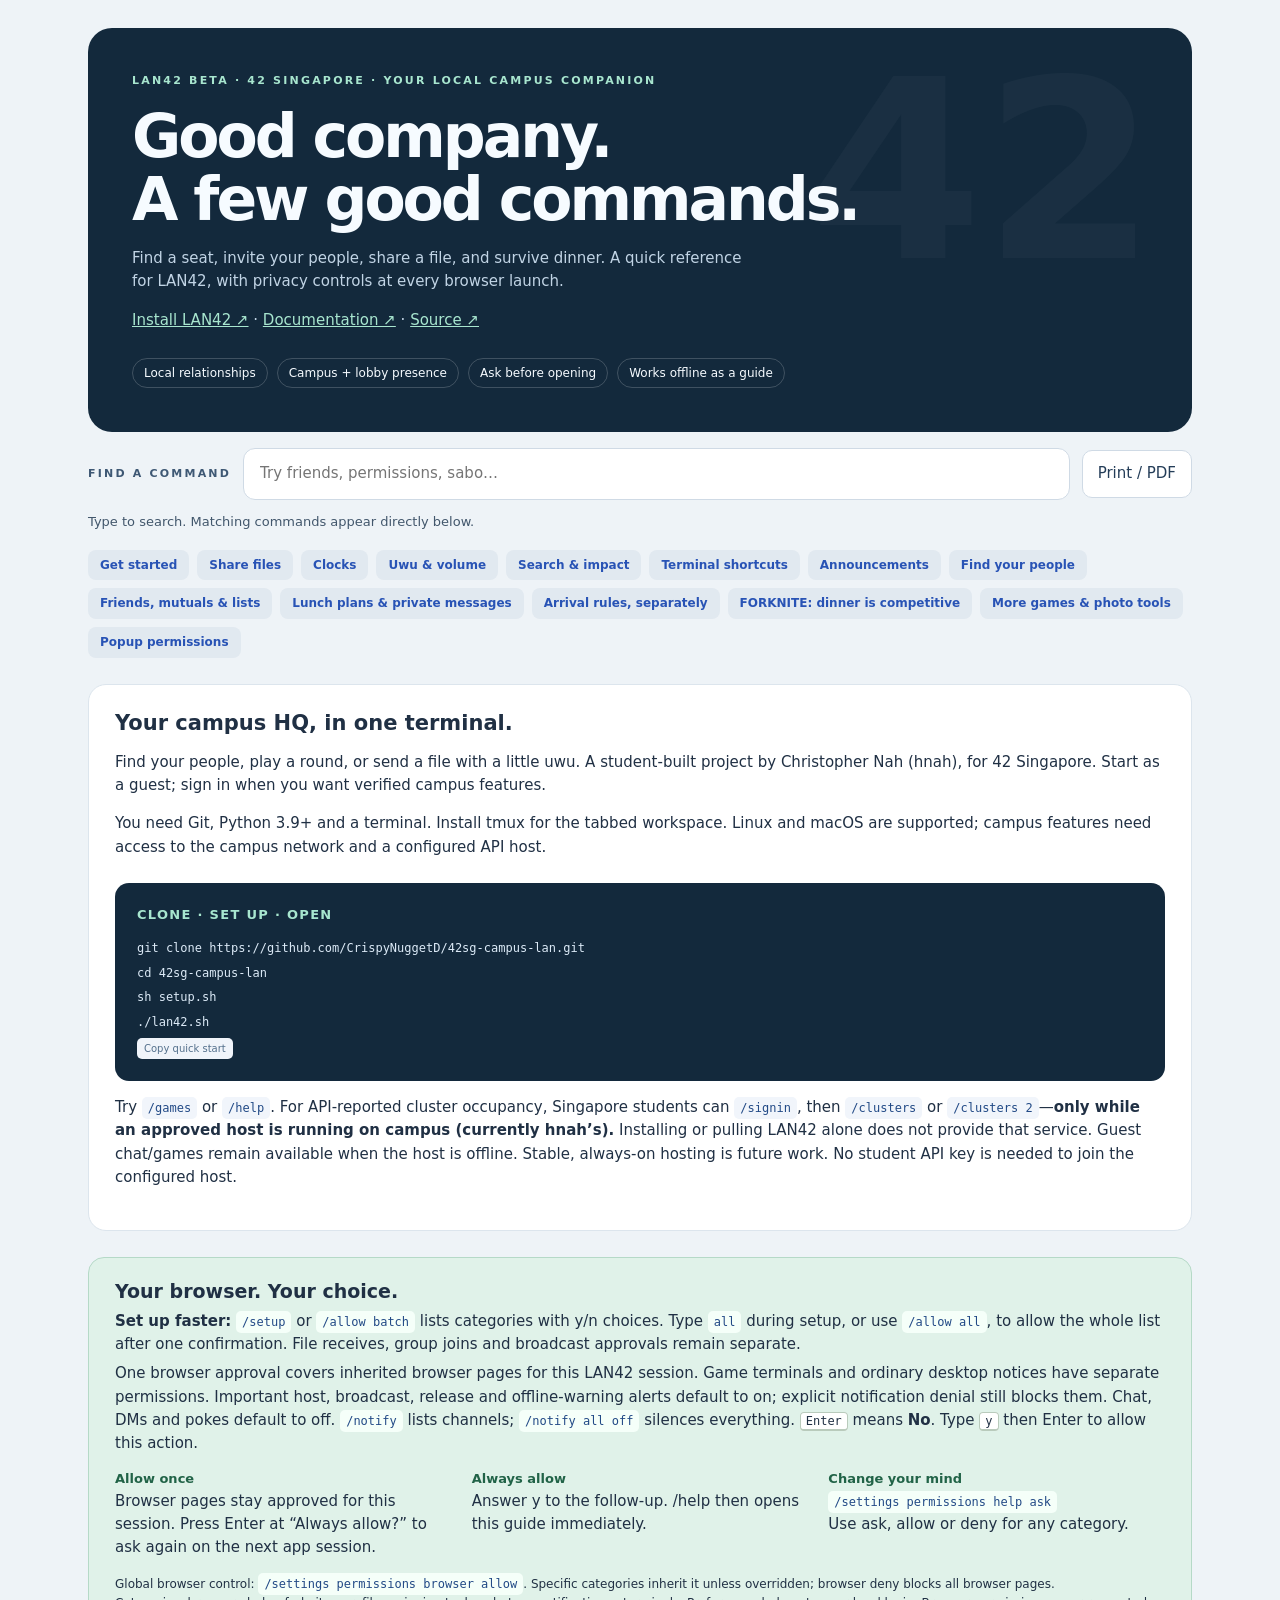
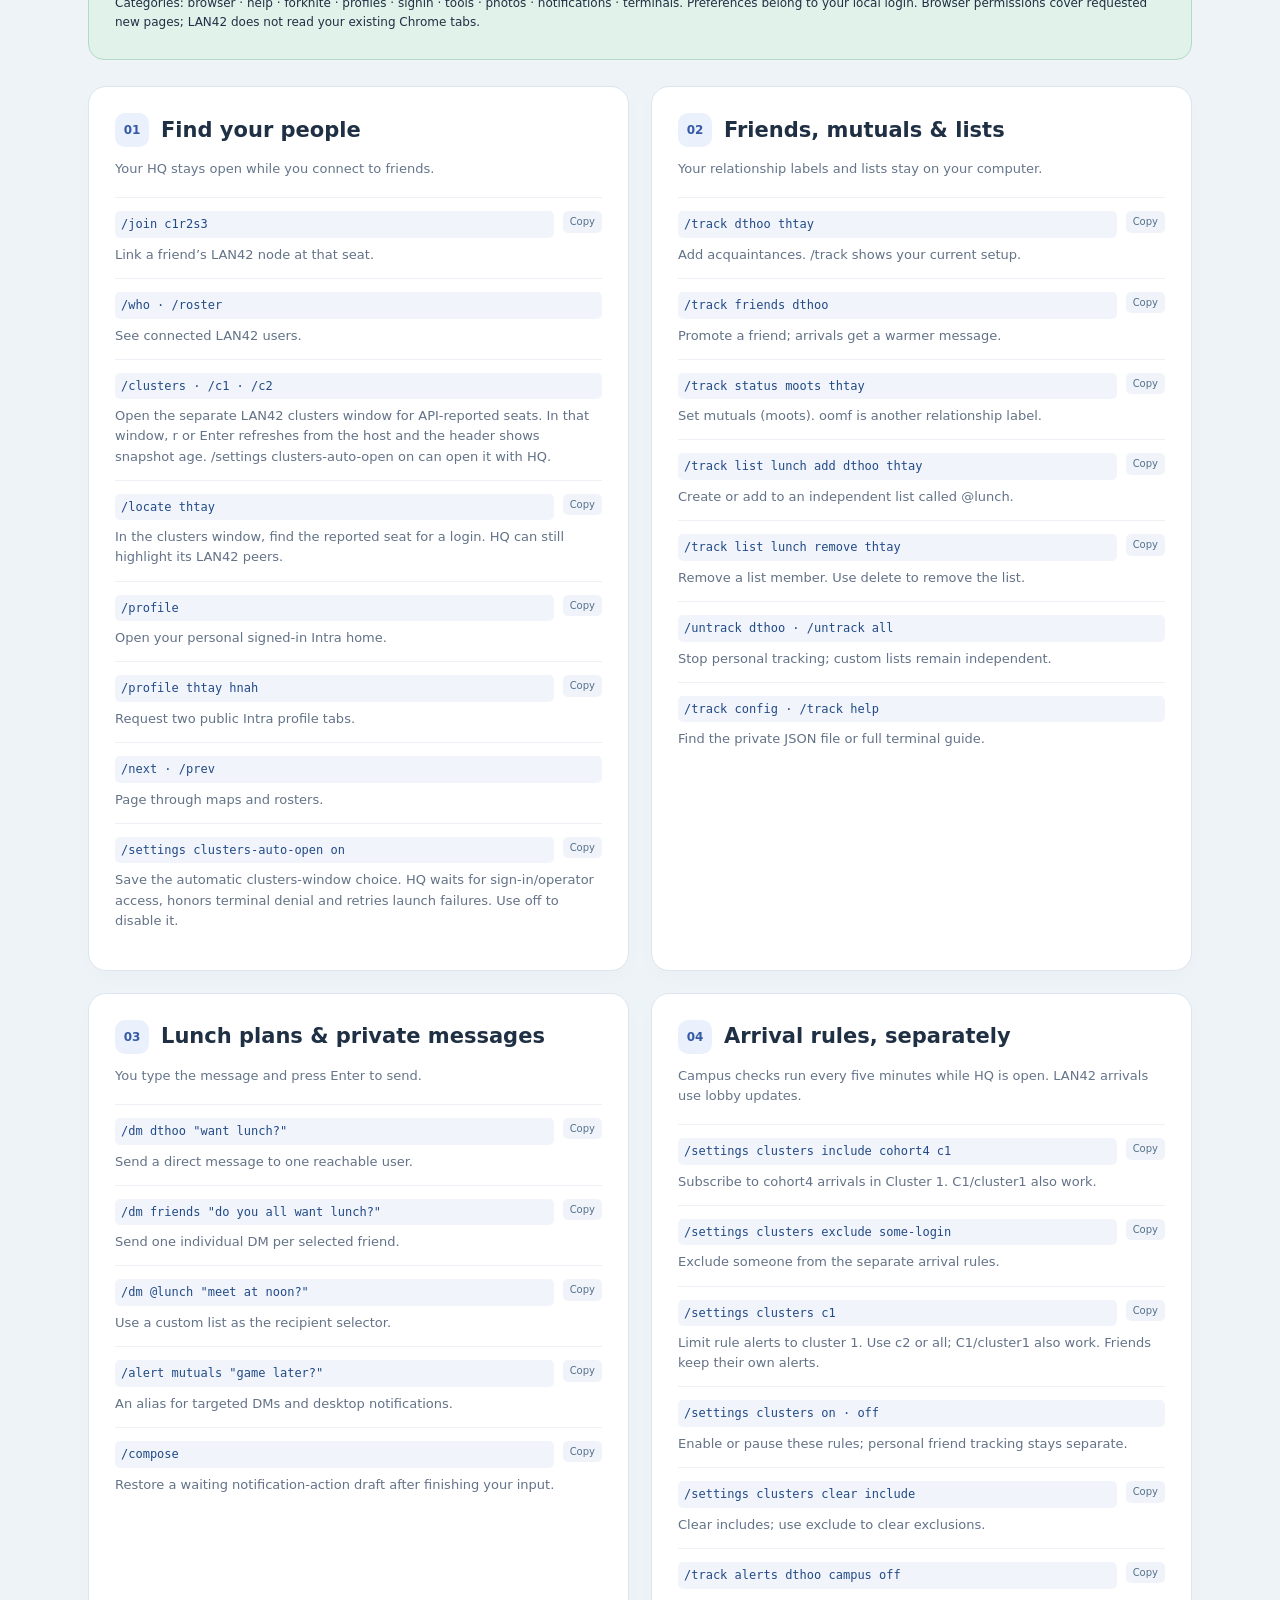
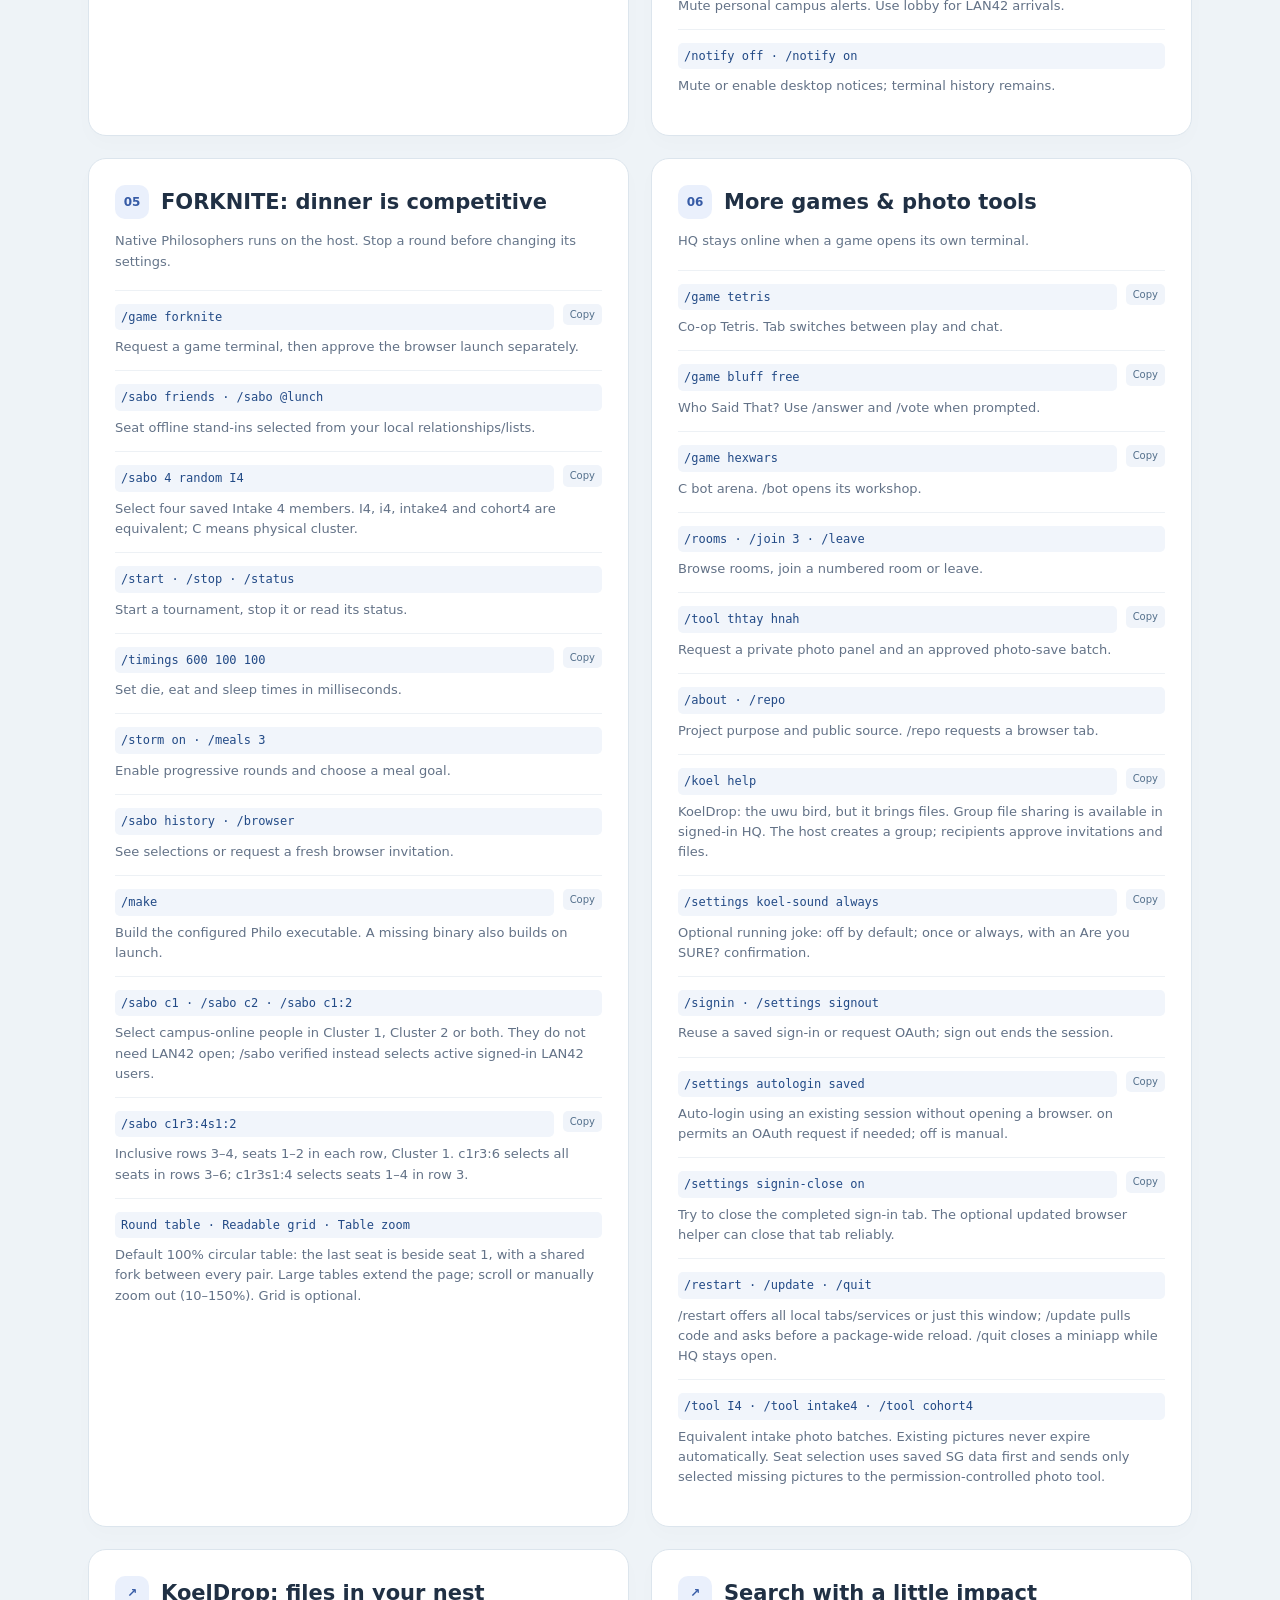
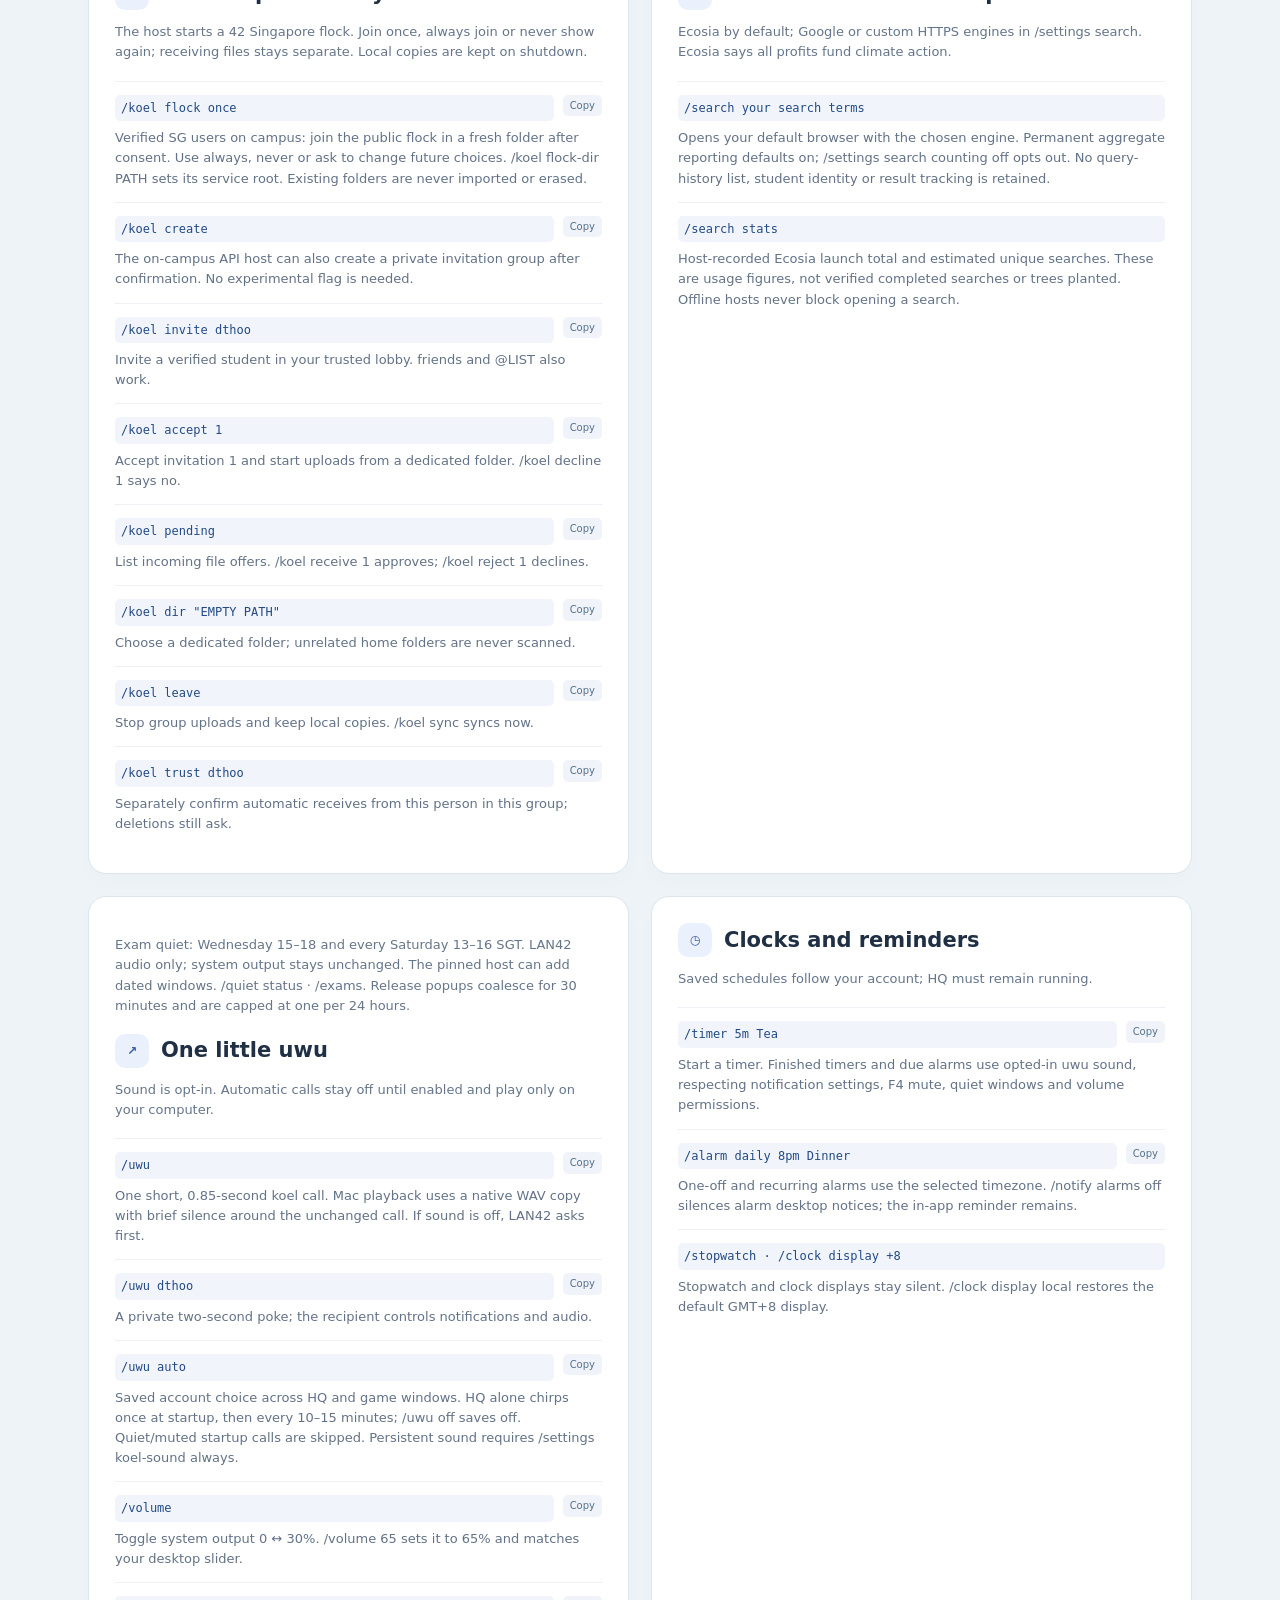
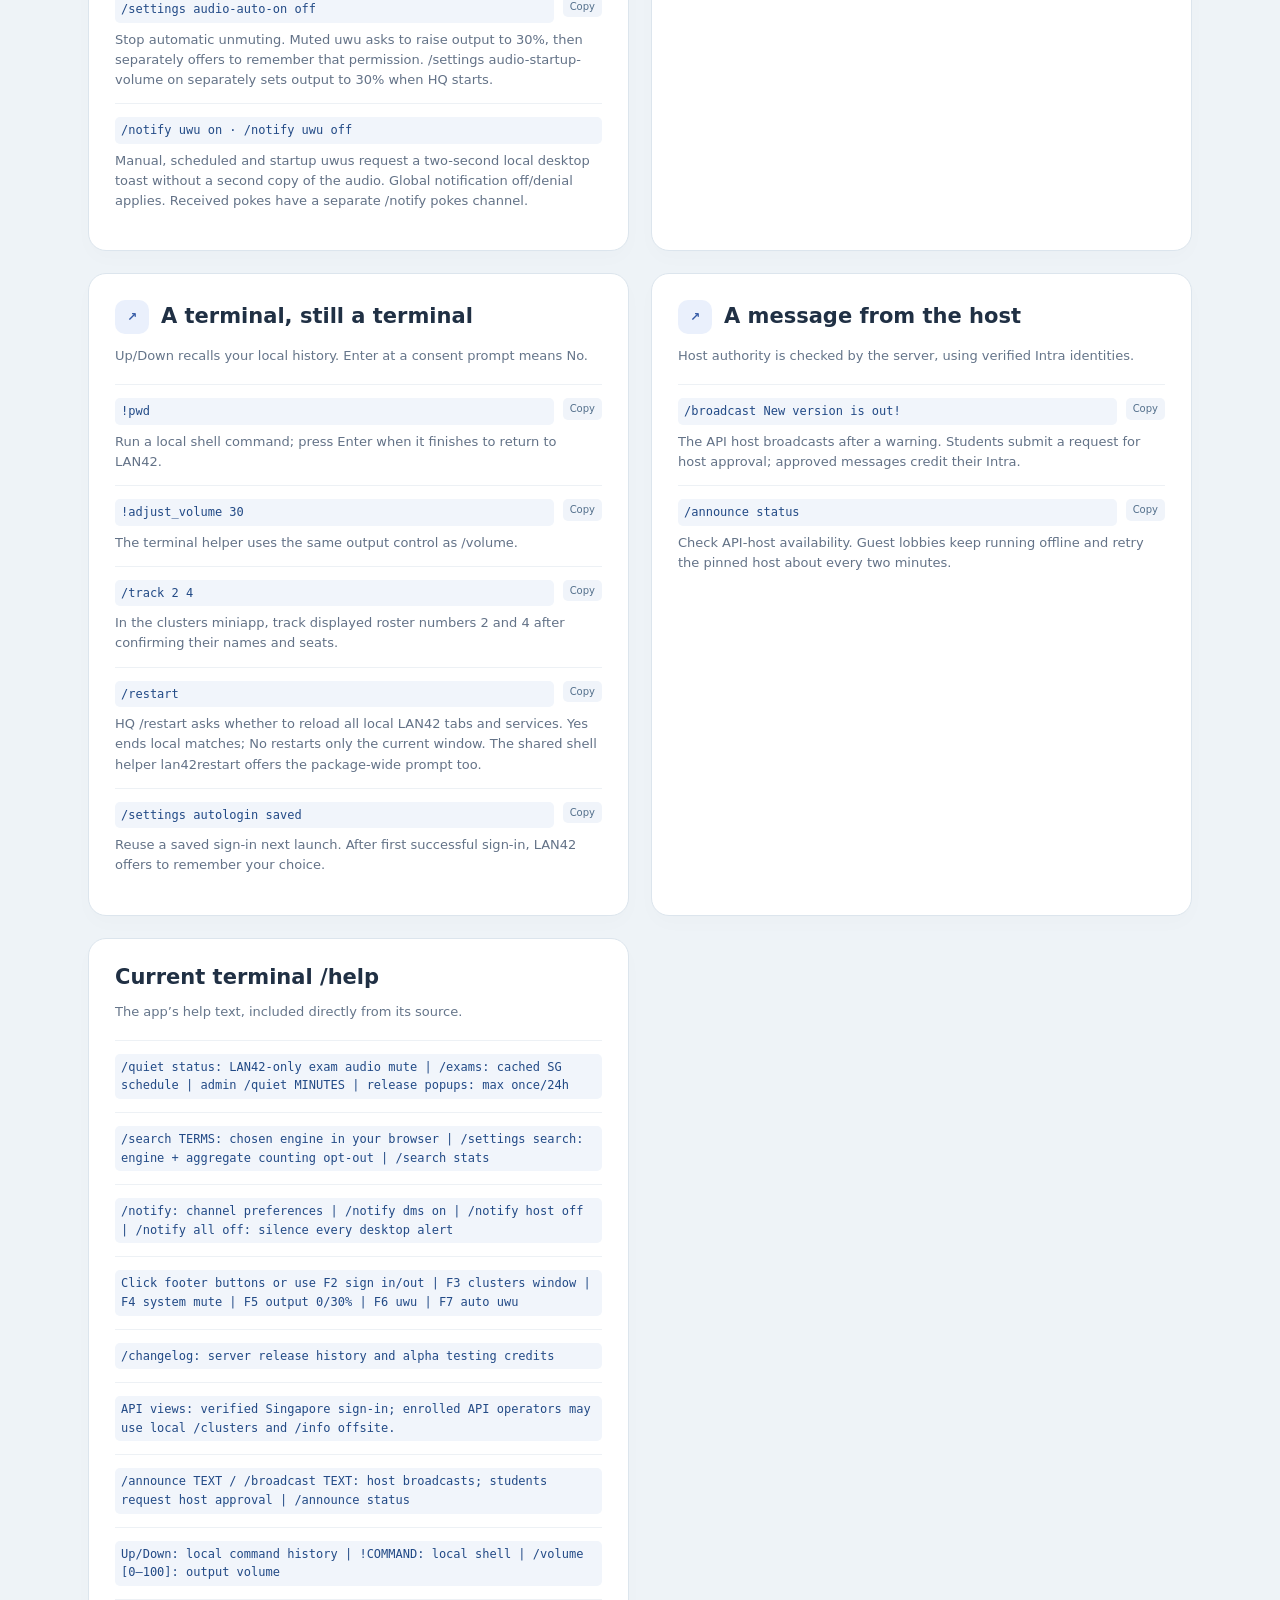
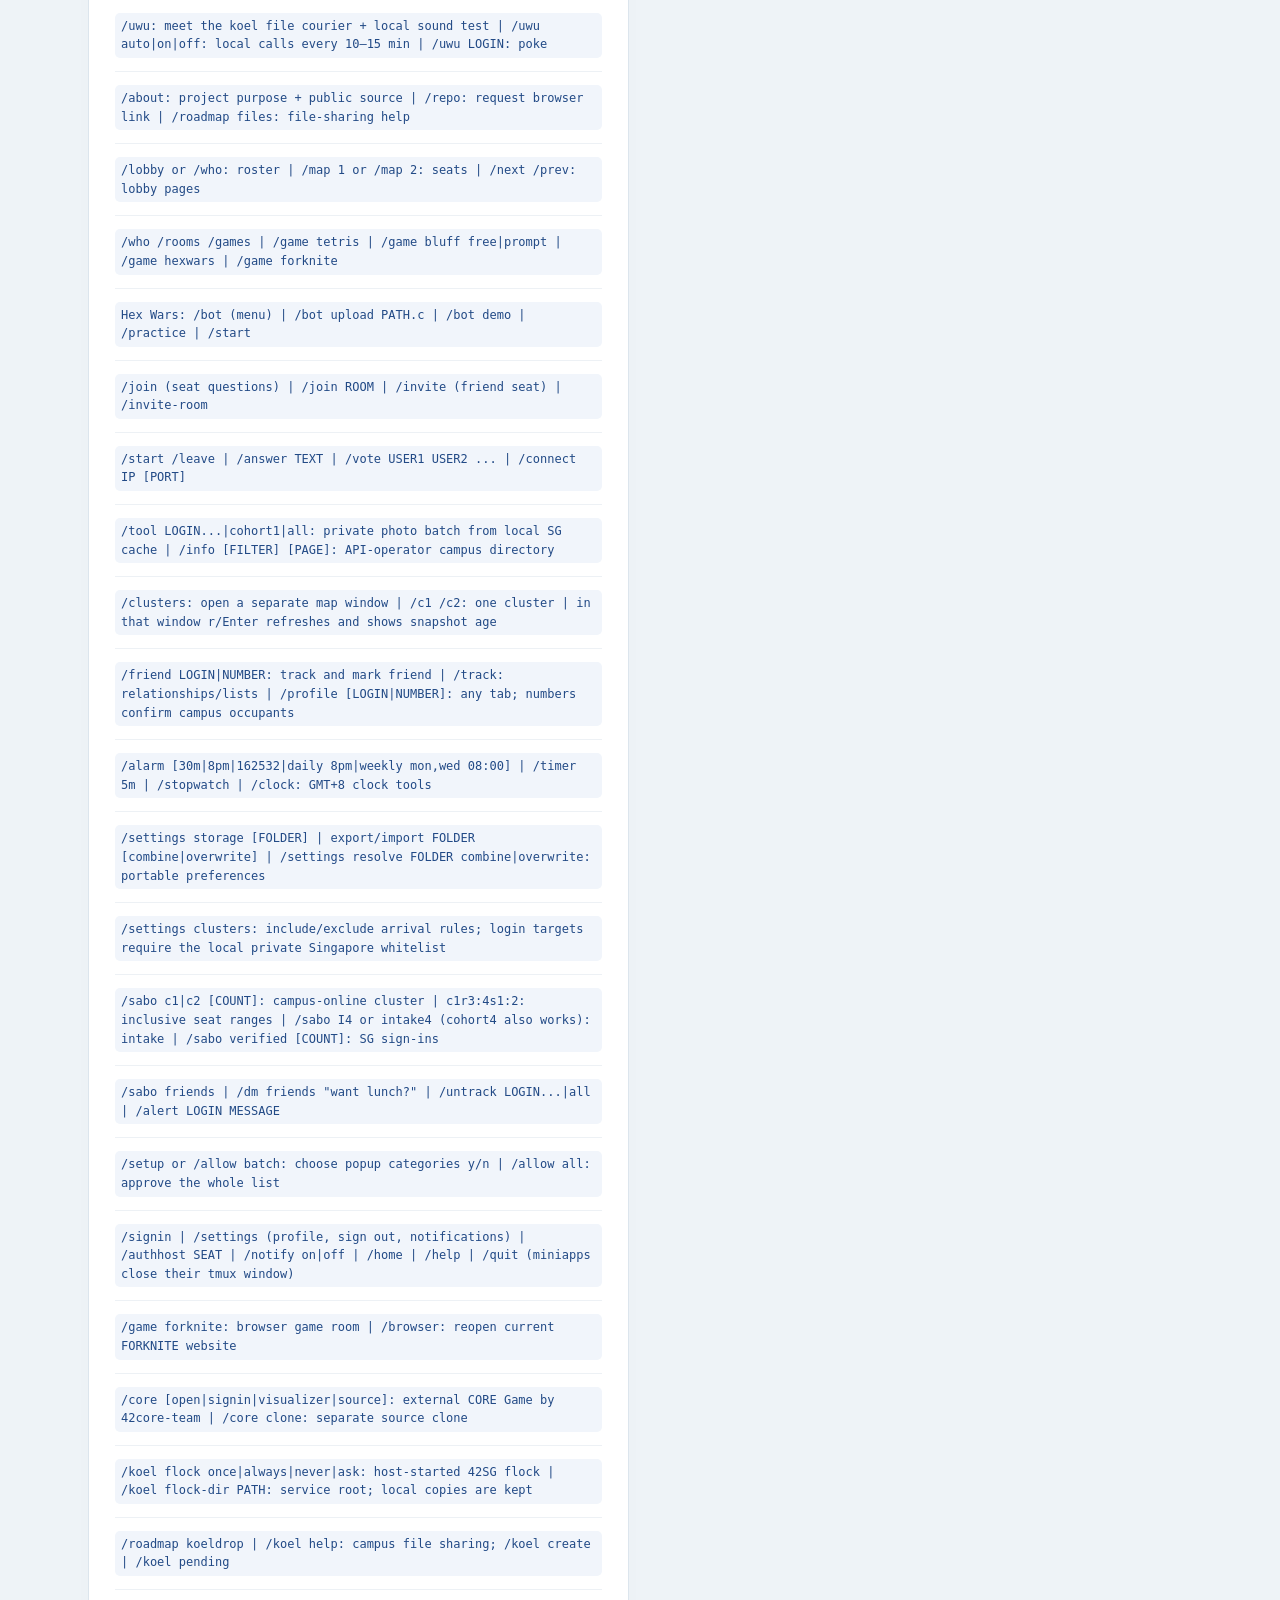
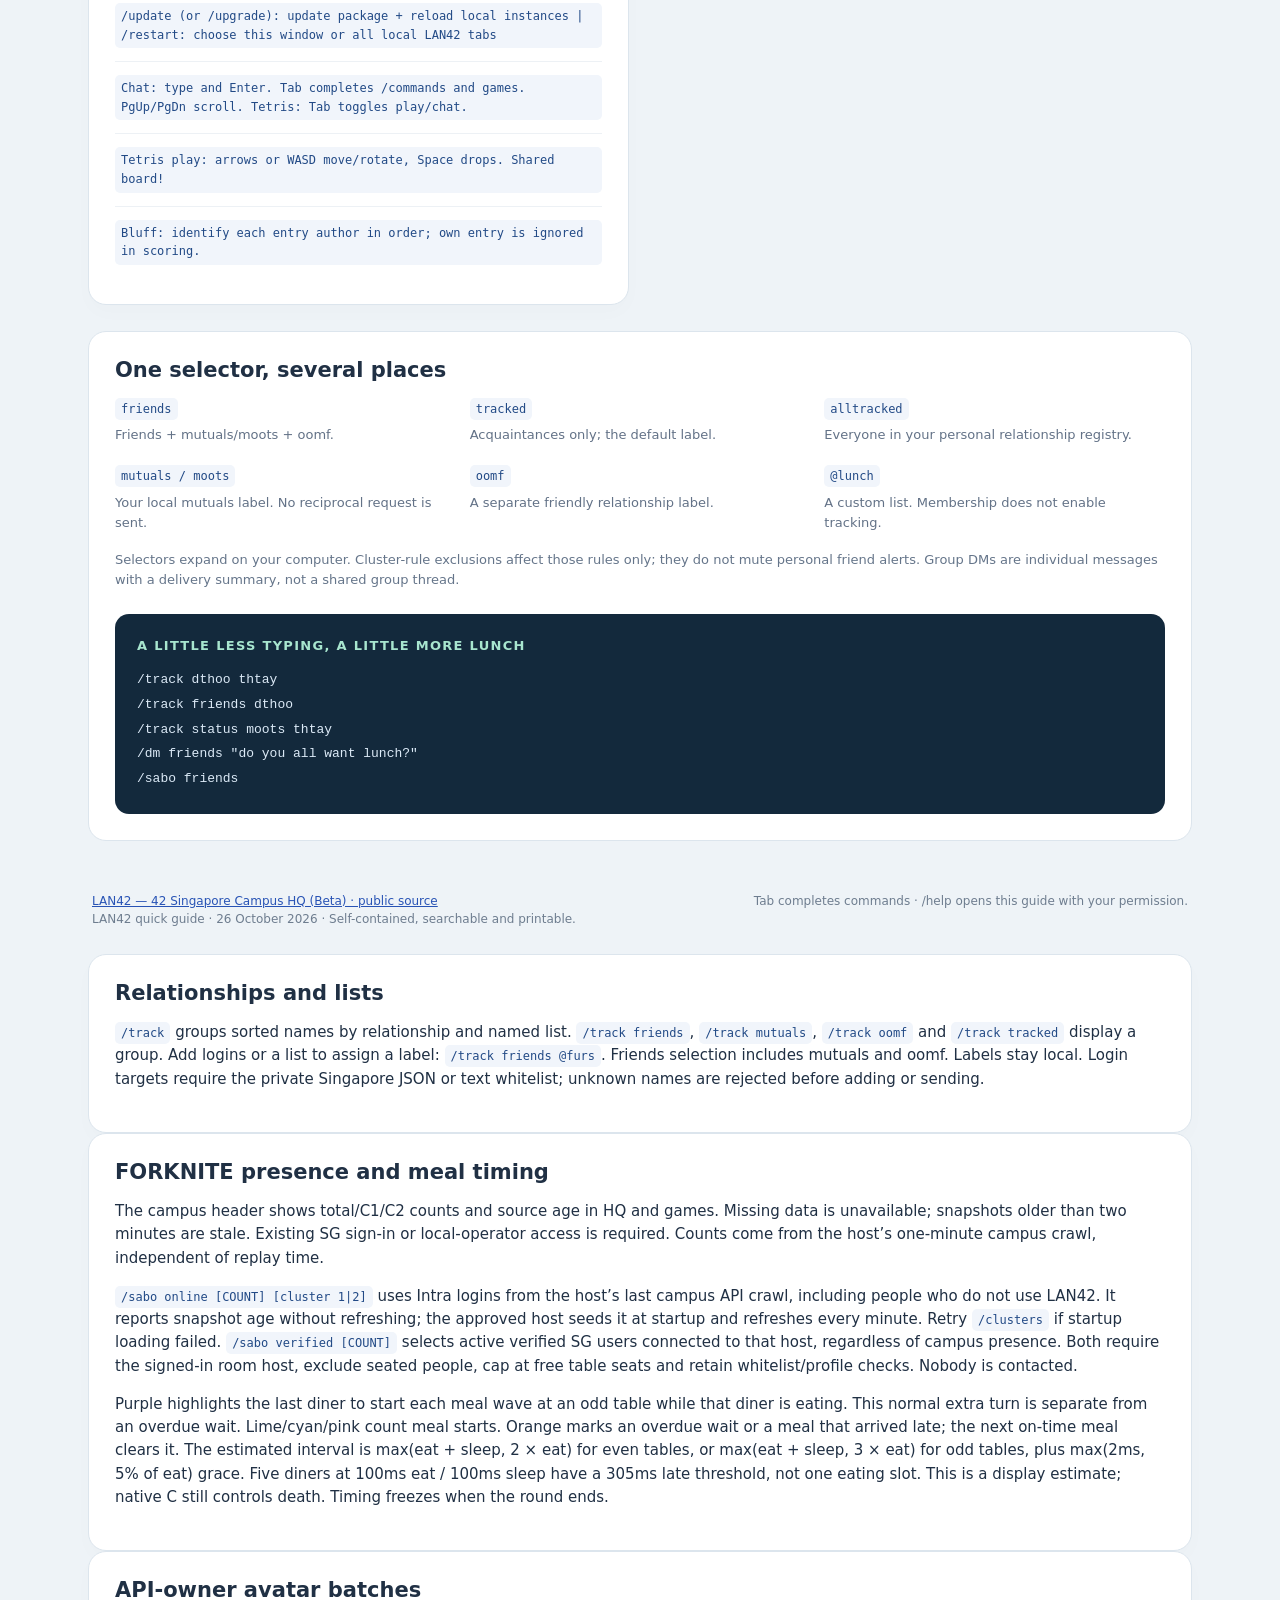
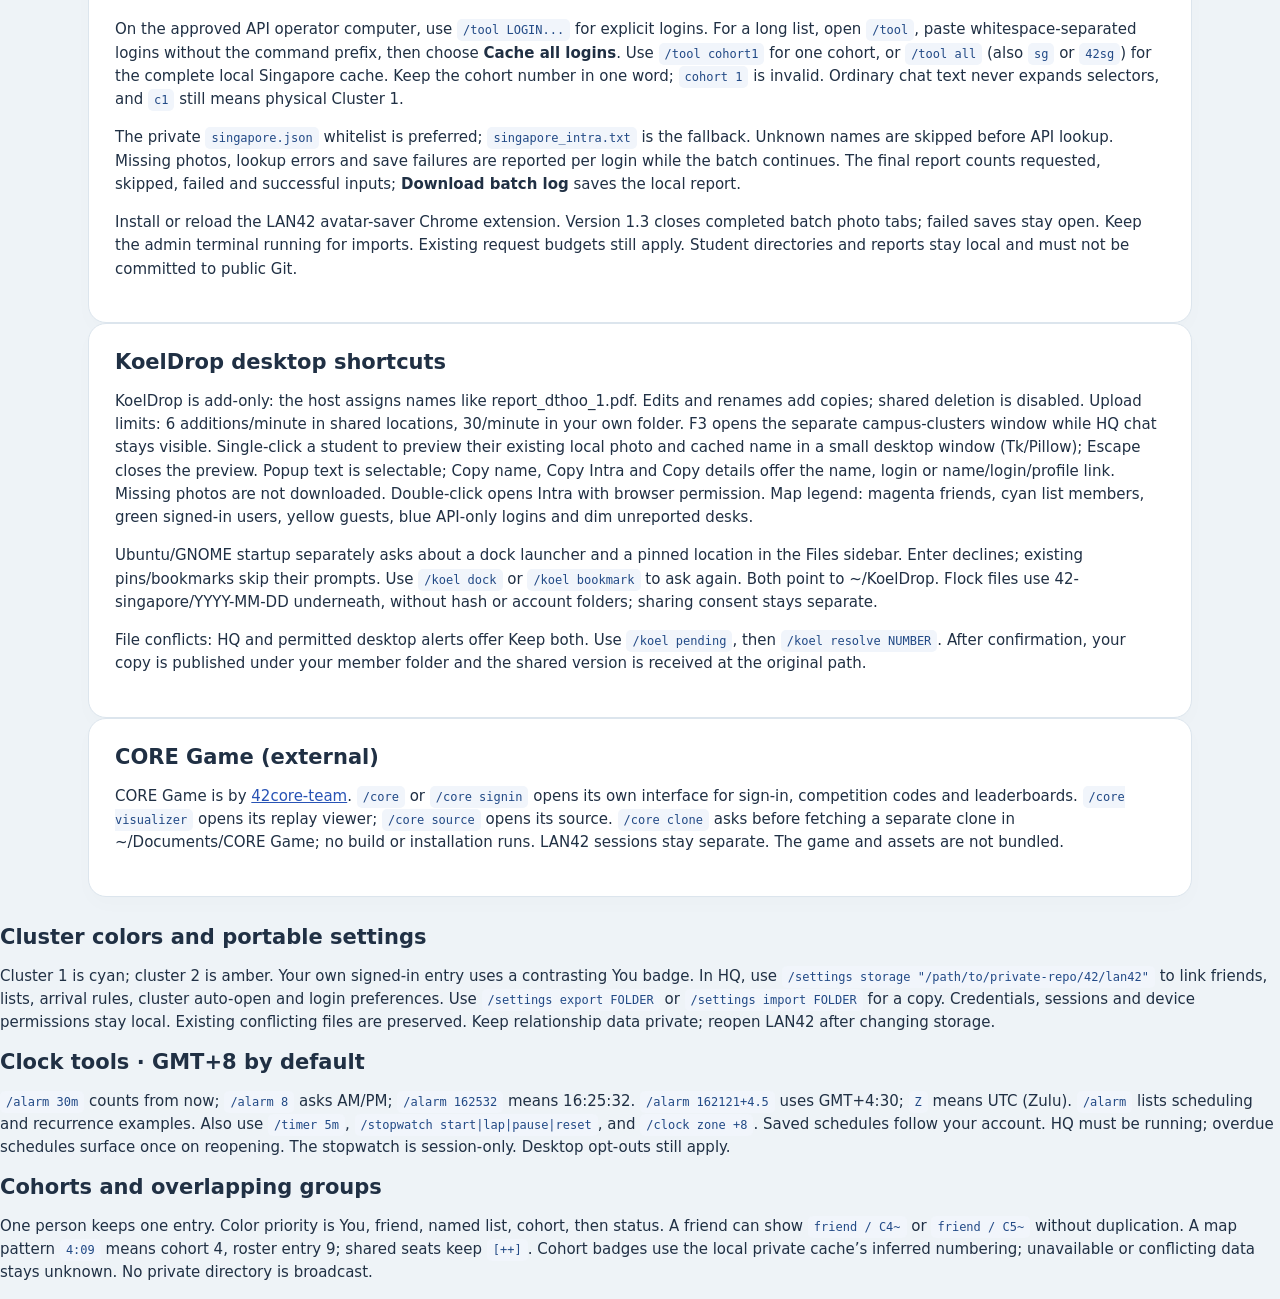
==== commit 2ae90e59: "feat(friends): track and label friends across LAN42 views Add /friend to HQ, game tabs and the clust" ====
--- a/docs/quick-guide.html
+++ b/docs/quick-guide.html
@@ -4,7 +4,7 @@
 ./lan42.sh</code></pre><button type="button" class="copy" data-copy="git clone https://github.com/CrispyNuggetD/42sg-campus-lan.git
 cd 42sg-campus-lan
 sh setup.sh
-./lan42.sh">Copy quick start</button></div><p>Try <code>/games</code> or <code>/help</code>. For API-reported cluster occupancy, Singapore students can <code>/signin</code>, then <code>/clusters</code> or <code>/clusters 2</code>—<strong>only while an approved host is running on campus (currently hnah’s).</strong> Installing or pulling LAN42 alone does not provide that service. Guest chat/games remain available when the host is offline. Stable, always-on hosting is future work. No student API key is needed to join the configured host.</p></section><aside id="permissions" class="consent"><h2>Your browser. Your choice.</h2><p><strong>Set up faster:</strong> <code>/setup</code> or <code>/allow batch</code> lists categories with y/n choices. Type <code>all</code> during setup, or use <code>/allow all</code>, to allow the whole list after one confirmation. File receives, group joins and broadcast approvals remain separate.</p><p>One browser approval covers inherited browser pages for this LAN42 session. Game terminals and ordinary desktop notices have separate permissions. Important host, broadcast, release and offline-warning alerts default to on; explicit notification denial still blocks them. Chat, DMs and pokes default to off. <code>/notify</code> lists channels; <code>/notify all off</code> silences everything. <kbd>Enter</kbd> means <strong>No</strong>. Type <kbd>y</kbd> then Enter to allow this action.</p><div class="permissions"><span><strong>Allow once</strong>Browser pages stay approved for this session. Press Enter at “Always allow?” to ask again on the next app session.</span><span><strong>Always allow</strong>Answer y to the follow-up. /help then opens this guide immediately.</span><span><strong>Change your mind</strong><code>/settings permissions help ask</code><br>Use ask, allow or deny for any category.</span></div><p style="margin-top:16px;font-size:12px">Global browser control: <code>/settings permissions browser allow</code>. Specific categories inherit it unless overridden; browser deny blocks all browser pages.<br>Categories: browser · help · forknite · profiles · signin · tools · photos · notifications · terminals. Preferences belong to your local login. Browser permissions cover requested new pages; LAN42 does not read your existing Chrome tabs.</p></aside><div class="grid"><section class="card" id="meet"><div class="card-head"><span class="num">01</span><h2>Find your people</h2></div><p class="sub">Your HQ stays open while you connect to friends.</p><div class="row"><div class="cmd"><code>/join c1r2s3</code><button type="button" class="copy" data-copy="/join c1r2s3" aria-label="Copy command">Copy</button></div><p>Link a friend’s LAN42 node at that seat.</p></div><div class="row"><div class="cmd"><code>/who · /roster</code></div><p>See connected LAN42 users.</p></div><div class="row"><div class="cmd"><code>/clusters · /c1 · /c2</code></div><p>Open the separate LAN42 clusters window for API-reported seats. In that window, r or Enter refreshes from the host and the header shows snapshot age. /settings clusters-auto-open on can open it with HQ.</p></div><div class="row"><div class="cmd"><code>/locate thtay</code><button type="button" class="copy" data-copy="/locate thtay" aria-label="Copy command">Copy</button></div><p>In the clusters window, find the reported seat for a login. HQ can still highlight its LAN42 peers.</p></div><div class="row"><div class="cmd"><code>/profile</code><button type="button" class="copy" data-copy="/profile" aria-label="Copy command">Copy</button></div><p>Open your personal signed-in Intra home.</p></div><div class="row"><div class="cmd"><code>/profile thtay hnah</code><button type="button" class="copy" data-copy="/profile thtay hnah" aria-label="Copy command">Copy</button></div><p>Request two public Intra profile tabs.</p></div><div class="row"><div class="cmd"><code>/next · /prev</code></div><p>Page through maps and rosters.</p></div><div class="row"><div class="cmd"><code>/settings clusters-auto-open on</code><button type="button" class="copy" data-copy="/settings clusters-auto-open on">Copy</button></div><p>Save the automatic clusters-window choice. HQ waits for sign-in/operator access, honors terminal denial and retries launch failures. Use off to disable it.</p></div></section><section class="card" id="relationships"><div class="card-head"><span class="num">02</span><h2>Friends, mutuals &amp; lists</h2></div><p class="sub">Your relationship labels and lists stay on your computer.</p><div class="row"><div class="cmd"><code>/track dthoo thtay</code><button type="button" class="copy" data-copy="/track dthoo thtay" aria-label="Copy command">Copy</button></div><p>Add acquaintances. /track shows your current setup.</p></div><div class="row"><div class="cmd"><code>/track friends dthoo</code><button type="button" class="copy" data-copy="/track friends dthoo" aria-label="Copy command">Copy</button></div><p>Promote a friend; arrivals get a warmer message.</p></div><div class="row"><div class="cmd"><code>/track status moots thtay</code><button type="button" class="copy" data-copy="/track status moots thtay" aria-label="Copy command">Copy</button></div><p>Set mutuals (moots). oomf is another relationship label.</p></div><div class="row"><div class="cmd"><code>/track list lunch add dthoo thtay</code><button type="button" class="copy" data-copy="/track list lunch add dthoo thtay" aria-label="Copy command">Copy</button></div><p>Create or add to an independent list called @lunch.</p></div><div class="row"><div class="cmd"><code>/track list lunch remove thtay</code><button type="button" class="copy" data-copy="/track list lunch remove thtay" aria-label="Copy command">Copy</button></div><p>Remove a list member. Use delete to remove the list.</p></div><div class="row"><div class="cmd"><code>/untrack dthoo · /untrack all</code></div><p>Stop personal tracking; custom lists remain independent.</p></div><div class="row"><div class="cmd"><code>/track config · /track help</code></div><p>Find the private JSON file or full terminal guide.</p></div></section><section class="card" id="messages"><div class="card-head"><span class="num">03</span><h2>Lunch plans &amp; private messages</h2></div><p class="sub">You type the message and press Enter to send.</p><div class="row"><div class="cmd"><code>/dm dthoo &quot;want lunch?&quot;</code><button type="button" class="copy" data-copy="/dm dthoo &quot;want lunch?&quot;" aria-label="Copy command">Copy</button></div><p>Send a direct message to one reachable user.</p></div><div class="row"><div class="cmd"><code>/dm friends &quot;do you all want lunch?&quot;</code><button type="button" class="copy" data-copy="/dm friends &quot;do you all want lunch?&quot;" aria-label="Copy command">Copy</button></div><p>Send one individual DM per selected friend.</p></div><div class="row"><div class="cmd"><code>/dm @lunch &quot;meet at noon?&quot;</code><button type="button" class="copy" data-copy="/dm @lunch &quot;meet at noon?&quot;" aria-label="Copy command">Copy</button></div><p>Use a custom list as the recipient selector.</p></div><div class="row"><div class="cmd"><code>/alert mutuals &quot;game later?&quot;</code><button type="button" class="copy" data-copy="/alert mutuals &quot;game later?&quot;" aria-label="Copy command">Copy</button></div><p>An alias for targeted DMs and desktop notifications.</p></div><div class="row"><div class="cmd"><code>/compose</code><button type="button" class="copy" data-copy="/compose" aria-label="Copy command">Copy</button></div><p>Restore a waiting notification-action draft after finishing your input.</p></div></section><section class="card" id="alerts"><div class="card-head"><span class="num">04</span><h2>Arrival rules, separately</h2></div><p class="sub">Campus checks run every five minutes while HQ is open. LAN42 arrivals use lobby updates.</p><div class="row"><div class="cmd"><code>/settings clusters include cohort4 c1</code><button type="button" class="copy" data-copy="/settings clusters include cohort4 c1" aria-label="Copy command">Copy</button></div><p>Subscribe to cohort4 arrivals in Cluster 1. C1/cluster1 also work.</p></div><div class="row"><div class="cmd"><code>/settings clusters exclude some-login</code><button type="button" class="copy" data-copy="/settings clusters exclude some-login" aria-label="Copy command">Copy</button></div><p>Exclude someone from the separate arrival rules.</p></div><div class="row"><div class="cmd"><code>/settings clusters c1</code><button type="button" class="copy" data-copy="/settings clusters c1" aria-label="Copy command">Copy</button></div><p>Limit rule alerts to cluster 1. Use c2 or all; C1/cluster1 also work. Friends keep their own alerts.</p></div><div class="row"><div class="cmd"><code>/settings clusters on · off</code></div><p>Enable or pause these rules; personal friend tracking stays separate.</p></div><div class="row"><div class="cmd"><code>/settings clusters clear include</code><button type="button" class="copy" data-copy="/settings clusters clear include" aria-label="Copy command">Copy</button></div><p>Clear includes; use exclude to clear exclusions.</p></div><div class="row"><div class="cmd"><code>/track alerts dthoo campus off</code><button type="button" class="copy" data-copy="/track alerts dthoo campus off" aria-label="Copy command">Copy</button></div><p>Mute personal campus alerts. Use lobby for LAN42 arrivals.</p></div><div class="row"><div class="cmd"><code>/notify off · /notify on</code></div><p>Mute or enable desktop notices; terminal history remains.</p></div></section><section class="card" id="forknite"><div class="card-head"><span class="num">05</span><h2>FORKNITE: dinner is competitive</h2></div><p class="sub">Native Philosophers runs on the host. Stop a round before changing its settings.</p><div class="row"><div class="cmd"><code>/game forknite</code><button type="button" class="copy" data-copy="/game forknite" aria-label="Copy command">Copy</button></div><p>Request a game terminal, then approve the browser launch separately.</p></div><div class="row"><div class="cmd"><code>/sabo friends · /sabo @lunch</code></div><p>Seat offline stand-ins selected from your local relationships/lists.</p></div><div class="row"><div class="cmd"><code>/sabo 4 random I4</code><button type="button" class="copy" data-copy="/sabo 4 random I4" aria-label="Copy command">Copy</button></div><p>Select four saved Intake 4 members. I4, i4, intake4 and cohort4 are equivalent; C means physical cluster.</p></div><div class="row"><div class="cmd"><code>/start · /stop · /status</code></div><p>Start a tournament, stop it or read its status.</p></div><div class="row"><div class="cmd"><code>/timings 600 100 100</code><button type="button" class="copy" data-copy="/timings 600 100 100" aria-label="Copy command">Copy</button></div><p>Set die, eat and sleep times in milliseconds.</p></div><div class="row"><div class="cmd"><code>/storm on · /meals 3</code></div><p>Enable progressive rounds and choose a meal goal.</p></div><div class="row"><div class="cmd"><code>/sabo history · /browser</code></div><p>See selections or request a fresh browser invitation.</p></div><div class="row"><div class="cmd"><code>/make</code><button type="button" class="copy" data-copy="/make" aria-label="Copy command">Copy</button></div><p>Build the configured Philo executable. A missing binary also builds on launch.</p></div><div class="row"><div class="cmd"><code>/sabo c1 · /sabo c2 · /sabo c1:2</code></div><p>Select campus-online people in Cluster 1, Cluster 2 or both. They do not need LAN42 open; /sabo verified instead selects active signed-in LAN42 users.</p></div><div class="row"><div class="cmd"><code>/sabo c1r3:4s1:2</code><button type="button" class="copy" data-copy="/sabo c1r3:4s1:2">Copy</button></div><p>Inclusive rows 3–4, seats 1–2 in each row, Cluster 1. c1r3:6 selects all seats in rows 3–6; c1r3s1:4 selects seats 1–4 in row 3.</p></div><div class="row"><div class="cmd"><code>Round table · Readable grid · Table zoom</code></div><p>Default 100% circular table: the last seat is beside seat 1, with a shared fork between every pair. Large tables extend the page; scroll or manually zoom out (10–150%). Grid is optional.</p></div></section><section class="card" id="games"><div class="card-head"><span class="num">06</span><h2>More games &amp; photo tools</h2></div><p class="sub">HQ stays online when a game opens its own terminal.</p><div class="row"><div class="cmd"><code>/game tetris</code><button type="button" class="copy" data-copy="/game tetris" aria-label="Copy command">Copy</button></div><p>Co-op Tetris. Tab switches between play and chat.</p></div><div class="row"><div class="cmd"><code>/game bluff free</code><button type="button" class="copy" data-copy="/game bluff free" aria-label="Copy command">Copy</button></div><p>Who Said That? Use /answer and /vote when prompted.</p></div><div class="row"><div class="cmd"><code>/game hexwars</code><button type="button" class="copy" data-copy="/game hexwars" aria-label="Copy command">Copy</button></div><p>C bot arena. /bot opens its workshop.</p></div><div class="row"><div class="cmd"><code>/rooms · /join 3 · /leave</code></div><p>Browse rooms, join a numbered room or leave.</p></div><div class="row"><div class="cmd"><code>/tool thtay hnah</code><button type="button" class="copy" data-copy="/tool thtay hnah" aria-label="Copy command">Copy</button></div><p>Request a private photo panel and an approved photo-save batch.</p></div><div class="row"><div class="cmd"><code>/about · /repo</code></div><p>Project purpose and public source. /repo requests a browser tab.</p></div><div class="row"><div class="cmd"><code>/koel help</code><button type="button" class="copy" data-copy="/koel help" aria-label="Copy command">Copy</button></div><p>KoelDrop: the uwu bird, but it brings files. Group file sharing is available in signed-in HQ. The host creates a group; recipients approve invitations and files.</p></div><div class="row"><div class="cmd"><code>/settings koel-sound always</code><button type="button" class="copy" data-copy="/settings koel-sound always" aria-label="Copy command">Copy</button></div><p>Optional running joke: off by default; once or always, with an Are you SURE? confirmation.</p></div><div class="row"><div class="cmd"><code>/signin · /settings signout</code></div><p>Reuse a saved sign-in or request OAuth; sign out ends the session.</p></div><div class="row"><div class="cmd"><code>/settings autologin saved</code><button type="button" class="copy" data-copy="/settings autologin saved" aria-label="Copy command">Copy</button></div><p>Auto-login using an existing session without opening a browser. on permits an OAuth request if needed; off is manual.</p></div><div class="row"><div class="cmd"><code>/settings signin-close on</code><button type="button" class="copy" data-copy="/settings signin-close on" aria-label="Copy command">Copy</button></div><p>Try to close the completed sign-in tab. The optional updated browser helper can close that tab reliably.</p></div><div class="row"><div class="cmd"><code>/restart · /update · /quit</code></div><p>/restart offers all local tabs/services or just this window; /update pulls code and asks before a package-wide reload. /quit closes a miniapp while HQ stays open.</p></div><div class="row"><div class="cmd"><code>/tool I4 · /tool intake4 · /tool cohort4</code></div><p>Equivalent intake photo batches. Existing pictures never expire automatically. Seat selection uses saved SG data first and sends only selected missing pictures to the permission-controlled photo tool.</p></div></section><section class="card" id="files"><div class="card-head"><span class="num">↗</span><h2>KoelDrop: files in your nest</h2></div><p class="sub">The host starts a 42 Singapore flock. Join once, always join or never show again; receiving files stays separate. Local copies are kept on shutdown.</p><div class="row"><div class="cmd"><code>/koel flock once</code><button type="button" class="copy" data-copy="/koel flock once">Copy</button></div><p>Verified SG users on campus: join the public flock in a fresh folder after consent. Use always, never or ask to change future choices. /koel flock-dir PATH sets its service root. Existing folders are never imported or erased.</p></div><div class="row"><div class="cmd"><code>/koel create</code><button type="button" class="copy" data-copy="/koel create">Copy</button></div><p>The on-campus API host can also create a private invitation group after confirmation. No experimental flag is needed.</p></div><div class="row"><div class="cmd"><code>/koel invite dthoo</code><button type="button" class="copy" data-copy="/koel invite dthoo">Copy</button></div><p>Invite a verified student in your trusted lobby. friends and @LIST also work.</p></div><div class="row"><div class="cmd"><code>/koel accept 1</code><button type="button" class="copy" data-copy="/koel accept 1">Copy</button></div><p>Accept invitation 1 and start uploads from a dedicated folder. /koel decline 1 says no.</p></div><div class="row"><div class="cmd"><code>/koel pending</code><button type="button" class="copy" data-copy="/koel pending">Copy</button></div><p>List incoming file offers. /koel receive 1 approves; /koel reject 1 declines.</p></div><div class="row"><div class="cmd"><code>/koel dir &quot;EMPTY PATH&quot;</code><button type="button" class="copy" data-copy="/koel dir &quot;EMPTY PATH&quot;">Copy</button></div><p>Choose a dedicated folder; unrelated home folders are never scanned.</p></div><div class="row"><div class="cmd"><code>/koel leave</code><button type="button" class="copy" data-copy="/koel leave">Copy</button></div><p>Stop group uploads and keep local copies. /koel sync syncs now.</p></div><div class="row"><div class="cmd"><code>/koel trust dthoo</code><button type="button" class="copy" data-copy="/koel trust dthoo">Copy</button></div><p>Separately confirm automatic receives from this person in this group; deletions still ask.</p></div></section><section class="card" id="web-search"><div class="card-head"><span class="num">↗</span><h2>Search with a little impact</h2></div><p class="sub">Ecosia by default; Google or custom HTTPS engines in /settings search. Ecosia says all profits fund climate action.</p><div class="row"><div class="cmd"><code>/search your search terms</code></div><p>Opens your default browser with the chosen engine. Permanent aggregate reporting defaults on; /settings search counting off opts out. No query-history list, student identity or result tracking is retained.</p></div><div class="row"><div class="cmd"><code>/search stats</code></div><p>Host-recorded Ecosia launch total and estimated unique searches. These are usage figures, not verified completed searches or trees planted. Offline hosts never block opening a search.</p></div></section><section class="card" id="audio"><p class="sub">Exam quiet: Wednesday 15–18 and every Saturday 13–16 SGT. LAN42 audio only; system output stays unchanged. The pinned host can add dated windows. /quiet status · /exams. Release popups coalesce for 30 minutes and are capped at one per 24 hours.</p><div class="card-head"><span class="num">↗</span><h2>One little uwu</h2></div><p class="sub">Sound is opt-in. Automatic calls stay off until enabled and play only on your computer.</p><div class="row"><div class="cmd"><code>/uwu</code><button type="button" class="copy" data-copy="/uwu">Copy</button></div><p>One short, 0.85-second koel call. Mac playback uses a native WAV copy with brief silence around the unchanged call. If sound is off, LAN42 asks first.</p></div><div class="row"><div class="cmd"><code>/uwu dthoo</code><button type="button" class="copy" data-copy="/uwu dthoo">Copy</button></div><p>A private two-second poke; the recipient controls notifications and audio.</p></div><div class="row"><div class="cmd"><code>/uwu auto</code><button type="button" class="copy" data-copy="/uwu auto">Copy</button></div><p>Saved account choice across HQ and game windows. HQ alone chirps once at startup, then every 10–15 minutes; /uwu off saves off. Quiet/muted startup calls are skipped. Persistent sound requires /settings koel-sound always.</p></div><div class="row"><div class="cmd"><code>/volume</code><button type="button" class="copy" data-copy="/volume">Copy</button></div><p>Toggle system output 0 ↔ 30%. /volume 65 sets it to 65% and matches your desktop slider.</p></div><div class="row"><div class="cmd"><code>/settings audio-auto-on off</code><button type="button" class="copy" data-copy="/settings audio-auto-on off">Copy</button></div><p>Stop automatic unmuting. Muted uwu asks to raise output to 30%, then separately offers to remember that permission. /settings audio-startup-volume on separately sets output to 30% when HQ starts.</p></div><div class="row"><div class="cmd"><code>/notify uwu on · /notify uwu off</code></div><p>Manual, scheduled and startup uwus request a two-second local desktop toast without a second copy of the audio. Global notification off/denial applies. Received pokes have a separate /notify pokes channel.</p></div></section><section class="card" id="clocks"><div class="card-head"><span class="num">◷</span><h2>Clocks and reminders</h2></div><p class="sub">Saved schedules follow your account; HQ must remain running.</p><div class="row"><div class="cmd"><code>/timer 5m Tea</code><button type="button" class="copy" data-copy="/timer 5m Tea">Copy</button></div><p>Start a timer. Finished timers and due alarms use opted-in uwu sound, respecting notification settings, F4 mute, quiet windows and volume permissions.</p></div><div class="row"><div class="cmd"><code>/alarm daily 8pm Dinner</code><button type="button" class="copy" data-copy="/alarm daily 8pm Dinner">Copy</button></div><p>One-off and recurring alarms use the selected timezone. /notify alarms off silences alarm desktop notices; the in-app reminder remains.</p></div><div class="row"><div class="cmd"><code>/stopwatch · /clock display +8</code></div><p>Stopwatch and clock displays stay silent. /clock display local restores the default GMT+8 display.</p></div></section><section class="card" id="terminal"><div class="card-head"><span class="num">↗</span><h2>A terminal, still a terminal</h2></div><p class="sub">Up/Down recalls your local history. Enter at a consent prompt means No.</p><div class="row"><div class="cmd"><code>!pwd</code><button type="button" class="copy" data-copy="!pwd">Copy</button></div><p>Run a local shell command; press Enter when it finishes to return to LAN42.</p></div><div class="row"><div class="cmd"><code>!adjust_volume 30</code><button type="button" class="copy" data-copy="!adjust_volume 30">Copy</button></div><p>The terminal helper uses the same output control as /volume.</p></div><div class="row"><div class="cmd"><code>/track 2 4</code><button type="button" class="copy" data-copy="/track 2 4">Copy</button></div><p>In the clusters miniapp, track displayed roster numbers 2 and 4 after confirming their names and seats.</p></div><div class="row"><div class="cmd"><code>/restart</code><button type="button" class="copy" data-copy="/restart">Copy</button></div><p>HQ /restart asks whether to reload all local LAN42 tabs and services. Yes ends local matches; No restarts only the current window. The shared shell helper lan42restart offers the package-wide prompt too.</p></div><div class="row"><div class="cmd"><code>/settings autologin saved</code><button type="button" class="copy" data-copy="/settings autologin saved">Copy</button></div><p>Reuse a saved sign-in next launch. After first successful sign-in, LAN42 offers to remember your choice.</p></div></section><section class="card" id="announcements"><div class="card-head"><span class="num">↗</span><h2>A message from the host</h2></div><p class="sub">Host authority is checked by the server, using verified Intra identities.</p><div class="row"><div class="cmd"><code>/broadcast New version is out!</code><button type="button" class="copy" data-copy="/broadcast New version is out!">Copy</button></div><p>The API host broadcasts after a warning. Students submit a request for host approval; approved messages credit their Intra.</p></div><div class="row"><div class="cmd"><code>/announce status</code><button type="button" class="copy" data-copy="/announce status">Copy</button></div><p>Check API-host availability. Guest lobbies keep running offline and retry the pinned host about every two minutes.</p></div></section><!-- runtime-help:start --><section class="card" id="runtime-help"><h2>Current terminal /help</h2><p class="sub">The app’s help text, included directly from its source.</p><div class="row"><div class="cmd"><code>/quiet status: LAN42-only exam audio mute | /exams: cached SG schedule | admin /quiet MINUTES | release popups: max once/24h</code></div></div><div class="row"><div class="cmd"><code>/search TERMS: chosen engine in your browser | /settings search: engine + aggregate counting opt-out | /search stats</code></div></div><div class="row"><div class="cmd"><code>/notify: channel preferences | /notify dms on | /notify host off | /notify all off: silence every desktop alert</code></div></div><div class="row"><div class="cmd"><code>Click footer buttons or use F2 sign in/out | F3 clusters window | F4 system mute | F5 output 0/30% | F6 uwu | F7 auto uwu</code></div></div><div class="row"><div class="cmd"><code>/changelog: server release history and alpha testing credits</code></div></div><div class="row"><div class="cmd"><code>API views: verified Singapore sign-in; enrolled API operators may use local /clusters and /info offsite.</code></div></div><div class="row"><div class="cmd"><code>/announce TEXT / /broadcast TEXT: host broadcasts; students request host approval | /announce status</code></div></div><div class="row"><div class="cmd"><code>Up/Down: local command history | !COMMAND: local shell | /volume [0–100]: output volume</code></div></div><div class="row"><div class="cmd"><code>/uwu: meet the koel file courier + local sound test | /uwu auto|on|off: local calls every 10–15 min | /uwu LOGIN: poke</code></div></div><div class="row"><div class="cmd"><code>/about: project purpose + public source | /repo: request browser link | /roadmap files: file-sharing help</code></div></div><div class="row"><div class="cmd"><code>/lobby or /who: roster | /map 1 or /map 2: seats | /next /prev: lobby pages</code></div></div><div class="row"><div class="cmd"><code>/who /rooms /games | /game tetris | /game bluff free|prompt | /game hexwars | /game forknite</code></div></div><div class="row"><div class="cmd"><code>Hex Wars: /bot (menu) | /bot upload PATH.c | /bot demo | /practice | /start</code></div></div><div class="row"><div class="cmd"><code>/join (seat questions) | /join ROOM | /invite (friend seat) | /invite-room</code></div></div><div class="row"><div class="cmd"><code>/start /leave | /answer TEXT | /vote USER1 USER2 ... | /connect IP [PORT]</code></div></div><div class="row"><div class="cmd"><code>/tool LOGIN...|cohort1|all: private photo batch from local SG cache | /info [FILTER] [PAGE]: API-operator campus directory</code></div></div><div class="row"><div class="cmd"><code>/clusters: open a separate map window | /c1 /c2: one cluster | in that window r/Enter refreshes and shows snapshot age</code></div></div><div class="row"><div class="cmd"><code>/track: friends/lists | /track friends LOGIN|NUMBER: label | /profile [LOGIN|NUMBER]: any tab; numbers confirm campus occupants</code></div></div><div class="row"><div class="cmd"><code>/alarm [30m|8pm|162532|daily 8pm|weekly mon,wed 08:00] | /timer 5m | /stopwatch | /clock: GMT+8 clock tools</code></div></div><div class="row"><div class="cmd"><code>/settings storage [FOLDER] | export/import FOLDER [combine|overwrite] | /settings resolve FOLDER combine|overwrite: portable preferences</code></div></div><div class="row"><div class="cmd"><code>/settings clusters: include/exclude arrival rules; login targets require the local private Singapore whitelist</code></div></div><div class="row"><div class="cmd"><code>/sabo c1|c2 [COUNT]: campus-online cluster | c1r3:4s1:2: inclusive seat ranges | /sabo I4 or intake4 (cohort4 also works): intake | /sabo verified [COUNT]: SG sign-ins</code></div></div><div class="row"><div class="cmd"><code>/sabo friends | /dm friends &quot;want lunch?&quot; | /untrack LOGIN...|all | /alert LOGIN MESSAGE</code></div></div><div class="row"><div class="cmd"><code>/setup or /allow batch: choose popup categories y/n | /allow all: approve the whole list</code></div></div><div class="row"><div class="cmd"><code>/signin | /settings (profile, sign out, notifications) | /authhost SEAT | /notify on|off | /home | /help | /quit (miniapps close their tmux window)</code></div></div><div class="row"><div class="cmd"><code>/game forknite: browser game room | /browser: reopen current FORKNITE website</code></div></div><div class="row"><div class="cmd"><code>/core [open|signin|visualizer|source]: external CORE Game by 42core-team | /core clone: separate source clone</code></div></div><div class="row"><div class="cmd"><code>/koel flock once|always|never|ask: host-started 42SG flock | /koel flock-dir PATH: service root; local copies are kept</code></div></div><div class="row"><div class="cmd"><code>/roadmap koeldrop | /koel help: campus file sharing; /koel create | /koel pending</code></div></div><div class="row"><div class="cmd"><code>/update (or /upgrade): update package + reload local instances | /restart: choose this window or all local LAN42 tabs</code></div></div><div class="row"><div class="cmd"><code>Chat: type and Enter. Tab completes /commands and games. PgUp/PgDn scroll. Tetris: Tab toggles play/chat.</code></div></div><div class="row"><div class="cmd"><code>Tetris play: arrows or WASD move/rotate, Space drops. Shared board!</code></div></div><div class="row"><div class="cmd"><code>Bluff: identify each entry author in order; own entry is ignored in scoring.</code></div></div></section><!-- runtime-help:end --></div><p id="empty" class="empty" role="status">No matching commands. Try a different word.</p><section class="selectors"><h2>One selector, several places</h2><div class="selector-grid"><div><code>friends</code><p>Friends + mutuals/moots + oomf.</p></div><div><code>tracked</code><p>Acquaintances only; the default label.</p></div><div><code>alltracked</code><p>Everyone in your personal relationship registry.</p></div><div><code>mutuals / moots</code><p>Your local mutuals label. No reciprocal request is sent.</p></div><div><code>oomf</code><p>A separate friendly relationship label.</p></div><div><code>@lunch</code><p>A custom list. Membership does not enable tracking.</p></div></div><p class="sub">Selectors expand on your computer. Cluster-rule exclusions affect those rules only; they do not mute personal friend alerts. Group DMs are individual messages with a delivery summary, not a shared group thread.</p><div class="example"><h3>A little less typing, a little more lunch</h3><pre>/track dthoo thtay
+./lan42.sh">Copy quick start</button></div><p>Try <code>/games</code> or <code>/help</code>. For API-reported cluster occupancy, Singapore students can <code>/signin</code>, then <code>/clusters</code> or <code>/clusters 2</code>—<strong>only while an approved host is running on campus (currently hnah’s).</strong> Installing or pulling LAN42 alone does not provide that service. Guest chat/games remain available when the host is offline. Stable, always-on hosting is future work. No student API key is needed to join the configured host.</p></section><aside id="permissions" class="consent"><h2>Your browser. Your choice.</h2><p><strong>Set up faster:</strong> <code>/setup</code> or <code>/allow batch</code> lists categories with y/n choices. Type <code>all</code> during setup, or use <code>/allow all</code>, to allow the whole list after one confirmation. File receives, group joins and broadcast approvals remain separate.</p><p>One browser approval covers inherited browser pages for this LAN42 session. Game terminals and ordinary desktop notices have separate permissions. Important host, broadcast, release and offline-warning alerts default to on; explicit notification denial still blocks them. Chat, DMs and pokes default to off. <code>/notify</code> lists channels; <code>/notify all off</code> silences everything. <kbd>Enter</kbd> means <strong>No</strong>. Type <kbd>y</kbd> then Enter to allow this action.</p><div class="permissions"><span><strong>Allow once</strong>Browser pages stay approved for this session. Press Enter at “Always allow?” to ask again on the next app session.</span><span><strong>Always allow</strong>Answer y to the follow-up. /help then opens this guide immediately.</span><span><strong>Change your mind</strong><code>/settings permissions help ask</code><br>Use ask, allow or deny for any category.</span></div><p style="margin-top:16px;font-size:12px">Global browser control: <code>/settings permissions browser allow</code>. Specific categories inherit it unless overridden; browser deny blocks all browser pages.<br>Categories: browser · help · forknite · profiles · signin · tools · photos · notifications · terminals. Preferences belong to your local login. Browser permissions cover requested new pages; LAN42 does not read your existing Chrome tabs.</p></aside><div class="grid"><section class="card" id="meet"><div class="card-head"><span class="num">01</span><h2>Find your people</h2></div><p class="sub">Your HQ stays open while you connect to friends.</p><div class="row"><div class="cmd"><code>/join c1r2s3</code><button type="button" class="copy" data-copy="/join c1r2s3" aria-label="Copy command">Copy</button></div><p>Link a friend’s LAN42 node at that seat.</p></div><div class="row"><div class="cmd"><code>/who · /roster</code></div><p>See connected LAN42 users.</p></div><div class="row"><div class="cmd"><code>/clusters · /c1 · /c2</code></div><p>Open the separate LAN42 clusters window for API-reported seats. In that window, r or Enter refreshes from the host and the header shows snapshot age. /settings clusters-auto-open on can open it with HQ.</p></div><div class="row"><div class="cmd"><code>/locate thtay</code><button type="button" class="copy" data-copy="/locate thtay" aria-label="Copy command">Copy</button></div><p>In the clusters window, find the reported seat for a login. HQ can still highlight its LAN42 peers.</p></div><div class="row"><div class="cmd"><code>/profile</code><button type="button" class="copy" data-copy="/profile" aria-label="Copy command">Copy</button></div><p>Open your personal signed-in Intra home.</p></div><div class="row"><div class="cmd"><code>/profile thtay hnah</code><button type="button" class="copy" data-copy="/profile thtay hnah" aria-label="Copy command">Copy</button></div><p>Request two public Intra profile tabs.</p></div><div class="row"><div class="cmd"><code>/next · /prev</code></div><p>Page through maps and rosters.</p></div><div class="row"><div class="cmd"><code>/settings clusters-auto-open on</code><button type="button" class="copy" data-copy="/settings clusters-auto-open on">Copy</button></div><p>Save the automatic clusters-window choice. HQ waits for sign-in/operator access, honors terminal denial and retries launch failures. Use off to disable it.</p></div></section><section class="card" id="relationships"><div class="card-head"><span class="num">02</span><h2>Friends, mutuals &amp; lists</h2></div><p class="sub">Your relationship labels and lists stay on your computer.</p><div class="row"><div class="cmd"><code>/track dthoo thtay</code><button type="button" class="copy" data-copy="/track dthoo thtay" aria-label="Copy command">Copy</button></div><p>Add acquaintances. /track shows your current setup.</p></div><div class="row"><div class="cmd"><code>/track friends dthoo</code><button type="button" class="copy" data-copy="/track friends dthoo" aria-label="Copy command">Copy</button></div><p>Promote a friend; arrivals get a warmer message.</p></div><div class="row"><div class="cmd"><code>/track status moots thtay</code><button type="button" class="copy" data-copy="/track status moots thtay" aria-label="Copy command">Copy</button></div><p>Set mutuals (moots). oomf is another relationship label.</p></div><div class="row"><div class="cmd"><code>/track list lunch add dthoo thtay</code><button type="button" class="copy" data-copy="/track list lunch add dthoo thtay" aria-label="Copy command">Copy</button></div><p>Create or add to an independent list called @lunch.</p></div><div class="row"><div class="cmd"><code>/track list lunch remove thtay</code><button type="button" class="copy" data-copy="/track list lunch remove thtay" aria-label="Copy command">Copy</button></div><p>Remove a list member. Use delete to remove the list.</p></div><div class="row"><div class="cmd"><code>/untrack dthoo · /untrack all</code></div><p>Stop personal tracking; custom lists remain independent.</p></div><div class="row"><div class="cmd"><code>/track config · /track help</code></div><p>Find the private JSON file or full terminal guide.</p></div></section><section class="card" id="messages"><div class="card-head"><span class="num">03</span><h2>Lunch plans &amp; private messages</h2></div><p class="sub">You type the message and press Enter to send.</p><div class="row"><div class="cmd"><code>/dm dthoo &quot;want lunch?&quot;</code><button type="button" class="copy" data-copy="/dm dthoo &quot;want lunch?&quot;" aria-label="Copy command">Copy</button></div><p>Send a direct message to one reachable user.</p></div><div class="row"><div class="cmd"><code>/dm friends &quot;do you all want lunch?&quot;</code><button type="button" class="copy" data-copy="/dm friends &quot;do you all want lunch?&quot;" aria-label="Copy command">Copy</button></div><p>Send one individual DM per selected friend.</p></div><div class="row"><div class="cmd"><code>/dm @lunch &quot;meet at noon?&quot;</code><button type="button" class="copy" data-copy="/dm @lunch &quot;meet at noon?&quot;" aria-label="Copy command">Copy</button></div><p>Use a custom list as the recipient selector.</p></div><div class="row"><div class="cmd"><code>/alert mutuals &quot;game later?&quot;</code><button type="button" class="copy" data-copy="/alert mutuals &quot;game later?&quot;" aria-label="Copy command">Copy</button></div><p>An alias for targeted DMs and desktop notifications.</p></div><div class="row"><div class="cmd"><code>/compose</code><button type="button" class="copy" data-copy="/compose" aria-label="Copy command">Copy</button></div><p>Restore a waiting notification-action draft after finishing your input.</p></div></section><section class="card" id="alerts"><div class="card-head"><span class="num">04</span><h2>Arrival rules, separately</h2></div><p class="sub">Campus checks run every five minutes while HQ is open. LAN42 arrivals use lobby updates.</p><div class="row"><div class="cmd"><code>/settings clusters include cohort4 c1</code><button type="button" class="copy" data-copy="/settings clusters include cohort4 c1" aria-label="Copy command">Copy</button></div><p>Subscribe to cohort4 arrivals in Cluster 1. C1/cluster1 also work.</p></div><div class="row"><div class="cmd"><code>/settings clusters exclude some-login</code><button type="button" class="copy" data-copy="/settings clusters exclude some-login" aria-label="Copy command">Copy</button></div><p>Exclude someone from the separate arrival rules.</p></div><div class="row"><div class="cmd"><code>/settings clusters c1</code><button type="button" class="copy" data-copy="/settings clusters c1" aria-label="Copy command">Copy</button></div><p>Limit rule alerts to cluster 1. Use c2 or all; C1/cluster1 also work. Friends keep their own alerts.</p></div><div class="row"><div class="cmd"><code>/settings clusters on · off</code></div><p>Enable or pause these rules; personal friend tracking stays separate.</p></div><div class="row"><div class="cmd"><code>/settings clusters clear include</code><button type="button" class="copy" data-copy="/settings clusters clear include" aria-label="Copy command">Copy</button></div><p>Clear includes; use exclude to clear exclusions.</p></div><div class="row"><div class="cmd"><code>/track alerts dthoo campus off</code><button type="button" class="copy" data-copy="/track alerts dthoo campus off" aria-label="Copy command">Copy</button></div><p>Mute personal campus alerts. Use lobby for LAN42 arrivals.</p></div><div class="row"><div class="cmd"><code>/notify off · /notify on</code></div><p>Mute or enable desktop notices; terminal history remains.</p></div></section><section class="card" id="forknite"><div class="card-head"><span class="num">05</span><h2>FORKNITE: dinner is competitive</h2></div><p class="sub">Native Philosophers runs on the host. Stop a round before changing its settings.</p><div class="row"><div class="cmd"><code>/game forknite</code><button type="button" class="copy" data-copy="/game forknite" aria-label="Copy command">Copy</button></div><p>Request a game terminal, then approve the browser launch separately.</p></div><div class="row"><div class="cmd"><code>/sabo friends · /sabo @lunch</code></div><p>Seat offline stand-ins selected from your local relationships/lists.</p></div><div class="row"><div class="cmd"><code>/sabo 4 random I4</code><button type="button" class="copy" data-copy="/sabo 4 random I4" aria-label="Copy command">Copy</button></div><p>Select four saved Intake 4 members. I4, i4, intake4 and cohort4 are equivalent; C means physical cluster.</p></div><div class="row"><div class="cmd"><code>/start · /stop · /status</code></div><p>Start a tournament, stop it or read its status.</p></div><div class="row"><div class="cmd"><code>/timings 600 100 100</code><button type="button" class="copy" data-copy="/timings 600 100 100" aria-label="Copy command">Copy</button></div><p>Set die, eat and sleep times in milliseconds.</p></div><div class="row"><div class="cmd"><code>/storm on · /meals 3</code></div><p>Enable progressive rounds and choose a meal goal.</p></div><div class="row"><div class="cmd"><code>/sabo history · /browser</code></div><p>See selections or request a fresh browser invitation.</p></div><div class="row"><div class="cmd"><code>/make</code><button type="button" class="copy" data-copy="/make" aria-label="Copy command">Copy</button></div><p>Build the configured Philo executable. A missing binary also builds on launch.</p></div><div class="row"><div class="cmd"><code>/sabo c1 · /sabo c2 · /sabo c1:2</code></div><p>Select campus-online people in Cluster 1, Cluster 2 or both. They do not need LAN42 open; /sabo verified instead selects active signed-in LAN42 users.</p></div><div class="row"><div class="cmd"><code>/sabo c1r3:4s1:2</code><button type="button" class="copy" data-copy="/sabo c1r3:4s1:2">Copy</button></div><p>Inclusive rows 3–4, seats 1–2 in each row, Cluster 1. c1r3:6 selects all seats in rows 3–6; c1r3s1:4 selects seats 1–4 in row 3.</p></div><div class="row"><div class="cmd"><code>Round table · Readable grid · Table zoom</code></div><p>Default 100% circular table: the last seat is beside seat 1, with a shared fork between every pair. Large tables extend the page; scroll or manually zoom out (10–150%). Grid is optional.</p></div></section><section class="card" id="games"><div class="card-head"><span class="num">06</span><h2>More games &amp; photo tools</h2></div><p class="sub">HQ stays online when a game opens its own terminal.</p><div class="row"><div class="cmd"><code>/game tetris</code><button type="button" class="copy" data-copy="/game tetris" aria-label="Copy command">Copy</button></div><p>Co-op Tetris. Tab switches between play and chat.</p></div><div class="row"><div class="cmd"><code>/game bluff free</code><button type="button" class="copy" data-copy="/game bluff free" aria-label="Copy command">Copy</button></div><p>Who Said That? Use /answer and /vote when prompted.</p></div><div class="row"><div class="cmd"><code>/game hexwars</code><button type="button" class="copy" data-copy="/game hexwars" aria-label="Copy command">Copy</button></div><p>C bot arena. /bot opens its workshop.</p></div><div class="row"><div class="cmd"><code>/rooms · /join 3 · /leave</code></div><p>Browse rooms, join a numbered room or leave.</p></div><div class="row"><div class="cmd"><code>/tool thtay hnah</code><button type="button" class="copy" data-copy="/tool thtay hnah" aria-label="Copy command">Copy</button></div><p>Request a private photo panel and an approved photo-save batch.</p></div><div class="row"><div class="cmd"><code>/about · /repo</code></div><p>Project purpose and public source. /repo requests a browser tab.</p></div><div class="row"><div class="cmd"><code>/koel help</code><button type="button" class="copy" data-copy="/koel help" aria-label="Copy command">Copy</button></div><p>KoelDrop: the uwu bird, but it brings files. Group file sharing is available in signed-in HQ. The host creates a group; recipients approve invitations and files.</p></div><div class="row"><div class="cmd"><code>/settings koel-sound always</code><button type="button" class="copy" data-copy="/settings koel-sound always" aria-label="Copy command">Copy</button></div><p>Optional running joke: off by default; once or always, with an Are you SURE? confirmation.</p></div><div class="row"><div class="cmd"><code>/signin · /settings signout</code></div><p>Reuse a saved sign-in or request OAuth; sign out ends the session.</p></div><div class="row"><div class="cmd"><code>/settings autologin saved</code><button type="button" class="copy" data-copy="/settings autologin saved" aria-label="Copy command">Copy</button></div><p>Auto-login using an existing session without opening a browser. on permits an OAuth request if needed; off is manual.</p></div><div class="row"><div class="cmd"><code>/settings signin-close on</code><button type="button" class="copy" data-copy="/settings signin-close on" aria-label="Copy command">Copy</button></div><p>Try to close the completed sign-in tab. The optional updated browser helper can close that tab reliably.</p></div><div class="row"><div class="cmd"><code>/restart · /update · /quit</code></div><p>/restart offers all local tabs/services or just this window; /update pulls code and asks before a package-wide reload. /quit closes a miniapp while HQ stays open.</p></div><div class="row"><div class="cmd"><code>/tool I4 · /tool intake4 · /tool cohort4</code></div><p>Equivalent intake photo batches. Existing pictures never expire automatically. Seat selection uses saved SG data first and sends only selected missing pictures to the permission-controlled photo tool.</p></div></section><section class="card" id="files"><div class="card-head"><span class="num">↗</span><h2>KoelDrop: files in your nest</h2></div><p class="sub">The host starts a 42 Singapore flock. Join once, always join or never show again; receiving files stays separate. Local copies are kept on shutdown.</p><div class="row"><div class="cmd"><code>/koel flock once</code><button type="button" class="copy" data-copy="/koel flock once">Copy</button></div><p>Verified SG users on campus: join the public flock in a fresh folder after consent. Use always, never or ask to change future choices. /koel flock-dir PATH sets its service root. Existing folders are never imported or erased.</p></div><div class="row"><div class="cmd"><code>/koel create</code><button type="button" class="copy" data-copy="/koel create">Copy</button></div><p>The on-campus API host can also create a private invitation group after confirmation. No experimental flag is needed.</p></div><div class="row"><div class="cmd"><code>/koel invite dthoo</code><button type="button" class="copy" data-copy="/koel invite dthoo">Copy</button></div><p>Invite a verified student in your trusted lobby. friends and @LIST also work.</p></div><div class="row"><div class="cmd"><code>/koel accept 1</code><button type="button" class="copy" data-copy="/koel accept 1">Copy</button></div><p>Accept invitation 1 and start uploads from a dedicated folder. /koel decline 1 says no.</p></div><div class="row"><div class="cmd"><code>/koel pending</code><button type="button" class="copy" data-copy="/koel pending">Copy</button></div><p>List incoming file offers. /koel receive 1 approves; /koel reject 1 declines.</p></div><div class="row"><div class="cmd"><code>/koel dir &quot;EMPTY PATH&quot;</code><button type="button" class="copy" data-copy="/koel dir &quot;EMPTY PATH&quot;">Copy</button></div><p>Choose a dedicated folder; unrelated home folders are never scanned.</p></div><div class="row"><div class="cmd"><code>/koel leave</code><button type="button" class="copy" data-copy="/koel leave">Copy</button></div><p>Stop group uploads and keep local copies. /koel sync syncs now.</p></div><div class="row"><div class="cmd"><code>/koel trust dthoo</code><button type="button" class="copy" data-copy="/koel trust dthoo">Copy</button></div><p>Separately confirm automatic receives from this person in this group; deletions still ask.</p></div></section><section class="card" id="web-search"><div class="card-head"><span class="num">↗</span><h2>Search with a little impact</h2></div><p class="sub">Ecosia by default; Google or custom HTTPS engines in /settings search. Ecosia says all profits fund climate action.</p><div class="row"><div class="cmd"><code>/search your search terms</code></div><p>Opens your default browser with the chosen engine. Permanent aggregate reporting defaults on; /settings search counting off opts out. No query-history list, student identity or result tracking is retained.</p></div><div class="row"><div class="cmd"><code>/search stats</code></div><p>Host-recorded Ecosia launch total and estimated unique searches. These are usage figures, not verified completed searches or trees planted. Offline hosts never block opening a search.</p></div></section><section class="card" id="audio"><p class="sub">Exam quiet: Wednesday 15–18 and every Saturday 13–16 SGT. LAN42 audio only; system output stays unchanged. The pinned host can add dated windows. /quiet status · /exams. Release popups coalesce for 30 minutes and are capped at one per 24 hours.</p><div class="card-head"><span class="num">↗</span><h2>One little uwu</h2></div><p class="sub">Sound is opt-in. Automatic calls stay off until enabled and play only on your computer.</p><div class="row"><div class="cmd"><code>/uwu</code><button type="button" class="copy" data-copy="/uwu">Copy</button></div><p>One short, 0.85-second koel call. Mac playback uses a native WAV copy with brief silence around the unchanged call. If sound is off, LAN42 asks first.</p></div><div class="row"><div class="cmd"><code>/uwu dthoo</code><button type="button" class="copy" data-copy="/uwu dthoo">Copy</button></div><p>A private two-second poke; the recipient controls notifications and audio.</p></div><div class="row"><div class="cmd"><code>/uwu auto</code><button type="button" class="copy" data-copy="/uwu auto">Copy</button></div><p>Saved account choice across HQ and game windows. HQ alone chirps once at startup, then every 10–15 minutes; /uwu off saves off. Quiet/muted startup calls are skipped. Persistent sound requires /settings koel-sound always.</p></div><div class="row"><div class="cmd"><code>/volume</code><button type="button" class="copy" data-copy="/volume">Copy</button></div><p>Toggle system output 0 ↔ 30%. /volume 65 sets it to 65% and matches your desktop slider.</p></div><div class="row"><div class="cmd"><code>/settings audio-auto-on off</code><button type="button" class="copy" data-copy="/settings audio-auto-on off">Copy</button></div><p>Stop automatic unmuting. Muted uwu asks to raise output to 30%, then separately offers to remember that permission. /settings audio-startup-volume on separately sets output to 30% when HQ starts.</p></div><div class="row"><div class="cmd"><code>/notify uwu on · /notify uwu off</code></div><p>Manual, scheduled and startup uwus request a two-second local desktop toast without a second copy of the audio. Global notification off/denial applies. Received pokes have a separate /notify pokes channel.</p></div></section><section class="card" id="clocks"><div class="card-head"><span class="num">◷</span><h2>Clocks and reminders</h2></div><p class="sub">Saved schedules follow your account; HQ must remain running.</p><div class="row"><div class="cmd"><code>/timer 5m Tea</code><button type="button" class="copy" data-copy="/timer 5m Tea">Copy</button></div><p>Start a timer. Finished timers and due alarms use opted-in uwu sound, respecting notification settings, F4 mute, quiet windows and volume permissions.</p></div><div class="row"><div class="cmd"><code>/alarm daily 8pm Dinner</code><button type="button" class="copy" data-copy="/alarm daily 8pm Dinner">Copy</button></div><p>One-off and recurring alarms use the selected timezone. /notify alarms off silences alarm desktop notices; the in-app reminder remains.</p></div><div class="row"><div class="cmd"><code>/stopwatch · /clock display +8</code></div><p>Stopwatch and clock displays stay silent. /clock display local restores the default GMT+8 display.</p></div></section><section class="card" id="terminal"><div class="card-head"><span class="num">↗</span><h2>A terminal, still a terminal</h2></div><p class="sub">Up/Down recalls your local history. Enter at a consent prompt means No.</p><div class="row"><div class="cmd"><code>!pwd</code><button type="button" class="copy" data-copy="!pwd">Copy</button></div><p>Run a local shell command; press Enter when it finishes to return to LAN42.</p></div><div class="row"><div class="cmd"><code>!adjust_volume 30</code><button type="button" class="copy" data-copy="!adjust_volume 30">Copy</button></div><p>The terminal helper uses the same output control as /volume.</p></div><div class="row"><div class="cmd"><code>/track 2 4</code><button type="button" class="copy" data-copy="/track 2 4">Copy</button></div><p>In the clusters miniapp, track displayed roster numbers 2 and 4 after confirming their names and seats.</p></div><div class="row"><div class="cmd"><code>/restart</code><button type="button" class="copy" data-copy="/restart">Copy</button></div><p>HQ /restart asks whether to reload all local LAN42 tabs and services. Yes ends local matches; No restarts only the current window. The shared shell helper lan42restart offers the package-wide prompt too.</p></div><div class="row"><div class="cmd"><code>/settings autologin saved</code><button type="button" class="copy" data-copy="/settings autologin saved">Copy</button></div><p>Reuse a saved sign-in next launch. After first successful sign-in, LAN42 offers to remember your choice.</p></div></section><section class="card" id="announcements"><div class="card-head"><span class="num">↗</span><h2>A message from the host</h2></div><p class="sub">Host authority is checked by the server, using verified Intra identities.</p><div class="row"><div class="cmd"><code>/broadcast New version is out!</code><button type="button" class="copy" data-copy="/broadcast New version is out!">Copy</button></div><p>The API host broadcasts after a warning. Students submit a request for host approval; approved messages credit their Intra.</p></div><div class="row"><div class="cmd"><code>/announce status</code><button type="button" class="copy" data-copy="/announce status">Copy</button></div><p>Check API-host availability. Guest lobbies keep running offline and retry the pinned host about every two minutes.</p></div></section><!-- runtime-help:start --><section class="card" id="runtime-help"><h2>Current terminal /help</h2><p class="sub">The app’s help text, included directly from its source.</p><div class="row"><div class="cmd"><code>/quiet status: LAN42-only exam audio mute | /exams: cached SG schedule | admin /quiet MINUTES | release popups: max once/24h</code></div></div><div class="row"><div class="cmd"><code>/search TERMS: chosen engine in your browser | /settings search: engine + aggregate counting opt-out | /search stats</code></div></div><div class="row"><div class="cmd"><code>/notify: channel preferences | /notify dms on | /notify host off | /notify all off: silence every desktop alert</code></div></div><div class="row"><div class="cmd"><code>Click footer buttons or use F2 sign in/out | F3 clusters window | F4 system mute | F5 output 0/30% | F6 uwu | F7 auto uwu</code></div></div><div class="row"><div class="cmd"><code>/changelog: server release history and alpha testing credits</code></div></div><div class="row"><div class="cmd"><code>API views: verified Singapore sign-in; enrolled API operators may use local /clusters and /info offsite.</code></div></div><div class="row"><div class="cmd"><code>/announce TEXT / /broadcast TEXT: host broadcasts; students request host approval | /announce status</code></div></div><div class="row"><div class="cmd"><code>Up/Down: local command history | !COMMAND: local shell | /volume [0–100]: output volume</code></div></div><div class="row"><div class="cmd"><code>/uwu: meet the koel file courier + local sound test | /uwu auto|on|off: local calls every 10–15 min | /uwu LOGIN: poke</code></div></div><div class="row"><div class="cmd"><code>/about: project purpose + public source | /repo: request browser link | /roadmap files: file-sharing help</code></div></div><div class="row"><div class="cmd"><code>/lobby or /who: roster | /map 1 or /map 2: seats | /next /prev: lobby pages</code></div></div><div class="row"><div class="cmd"><code>/who /rooms /games | /game tetris | /game bluff free|prompt | /game hexwars | /game forknite</code></div></div><div class="row"><div class="cmd"><code>Hex Wars: /bot (menu) | /bot upload PATH.c | /bot demo | /practice | /start</code></div></div><div class="row"><div class="cmd"><code>/join (seat questions) | /join ROOM | /invite (friend seat) | /invite-room</code></div></div><div class="row"><div class="cmd"><code>/start /leave | /answer TEXT | /vote USER1 USER2 ... | /connect IP [PORT]</code></div></div><div class="row"><div class="cmd"><code>/tool LOGIN...|cohort1|all: private photo batch from local SG cache | /info [FILTER] [PAGE]: API-operator campus directory</code></div></div><div class="row"><div class="cmd"><code>/clusters: open a separate map window | /c1 /c2: one cluster | in that window r/Enter refreshes and shows snapshot age</code></div></div><div class="row"><div class="cmd"><code>/friend LOGIN|NUMBER: track and mark friend | /track: relationships/lists | /profile [LOGIN|NUMBER]: any tab; numbers confirm campus occupants</code></div></div><div class="row"><div class="cmd"><code>/alarm [30m|8pm|162532|daily 8pm|weekly mon,wed 08:00] | /timer 5m | /stopwatch | /clock: GMT+8 clock tools</code></div></div><div class="row"><div class="cmd"><code>/settings storage [FOLDER] | export/import FOLDER [combine|overwrite] | /settings resolve FOLDER combine|overwrite: portable preferences</code></div></div><div class="row"><div class="cmd"><code>/settings clusters: include/exclude arrival rules; login targets require the local private Singapore whitelist</code></div></div><div class="row"><div class="cmd"><code>/sabo c1|c2 [COUNT]: campus-online cluster | c1r3:4s1:2: inclusive seat ranges | /sabo I4 or intake4 (cohort4 also works): intake | /sabo verified [COUNT]: SG sign-ins</code></div></div><div class="row"><div class="cmd"><code>/sabo friends | /dm friends &quot;want lunch?&quot; | /untrack LOGIN...|all | /alert LOGIN MESSAGE</code></div></div><div class="row"><div class="cmd"><code>/setup or /allow batch: choose popup categories y/n | /allow all: approve the whole list</code></div></div><div class="row"><div class="cmd"><code>/signin | /settings (profile, sign out, notifications) | /authhost SEAT | /notify on|off | /home | /help | /quit (miniapps close their tmux window)</code></div></div><div class="row"><div class="cmd"><code>/game forknite: browser game room | /browser: reopen current FORKNITE website</code></div></div><div class="row"><div class="cmd"><code>/core [open|signin|visualizer|source]: external CORE Game by 42core-team | /core clone: separate source clone</code></div></div><div class="row"><div class="cmd"><code>/koel flock once|always|never|ask: host-started 42SG flock | /koel flock-dir PATH: service root; local copies are kept</code></div></div><div class="row"><div class="cmd"><code>/roadmap koeldrop | /koel help: campus file sharing; /koel create | /koel pending</code></div></div><div class="row"><div class="cmd"><code>/update (or /upgrade): update package + reload local instances | /restart: choose this window or all local LAN42 tabs</code></div></div><div class="row"><div class="cmd"><code>Chat: type and Enter. Tab completes /commands and games. PgUp/PgDn scroll. Tetris: Tab toggles play/chat.</code></div></div><div class="row"><div class="cmd"><code>Tetris play: arrows or WASD move/rotate, Space drops. Shared board!</code></div></div><div class="row"><div class="cmd"><code>Bluff: identify each entry author in order; own entry is ignored in scoring.</code></div></div></section><!-- runtime-help:end --></div><p id="empty" class="empty" role="status">No matching commands. Try a different word.</p><section class="selectors"><h2>One selector, several places</h2><div class="selector-grid"><div><code>friends</code><p>Friends + mutuals/moots + oomf.</p></div><div><code>tracked</code><p>Acquaintances only; the default label.</p></div><div><code>alltracked</code><p>Everyone in your personal relationship registry.</p></div><div><code>mutuals / moots</code><p>Your local mutuals label. No reciprocal request is sent.</p></div><div><code>oomf</code><p>A separate friendly relationship label.</p></div><div><code>@lunch</code><p>A custom list. Membership does not enable tracking.</p></div></div><p class="sub">Selectors expand on your computer. Cluster-rule exclusions affect those rules only; they do not mute personal friend alerts. Group DMs are individual messages with a delivery summary, not a shared group thread.</p><div class="example"><h3>A little less typing, a little more lunch</h3><pre>/track dthoo thtay
 /track friends dthoo
 /track status moots thtay
 /dm friends "do you all want lunch?"
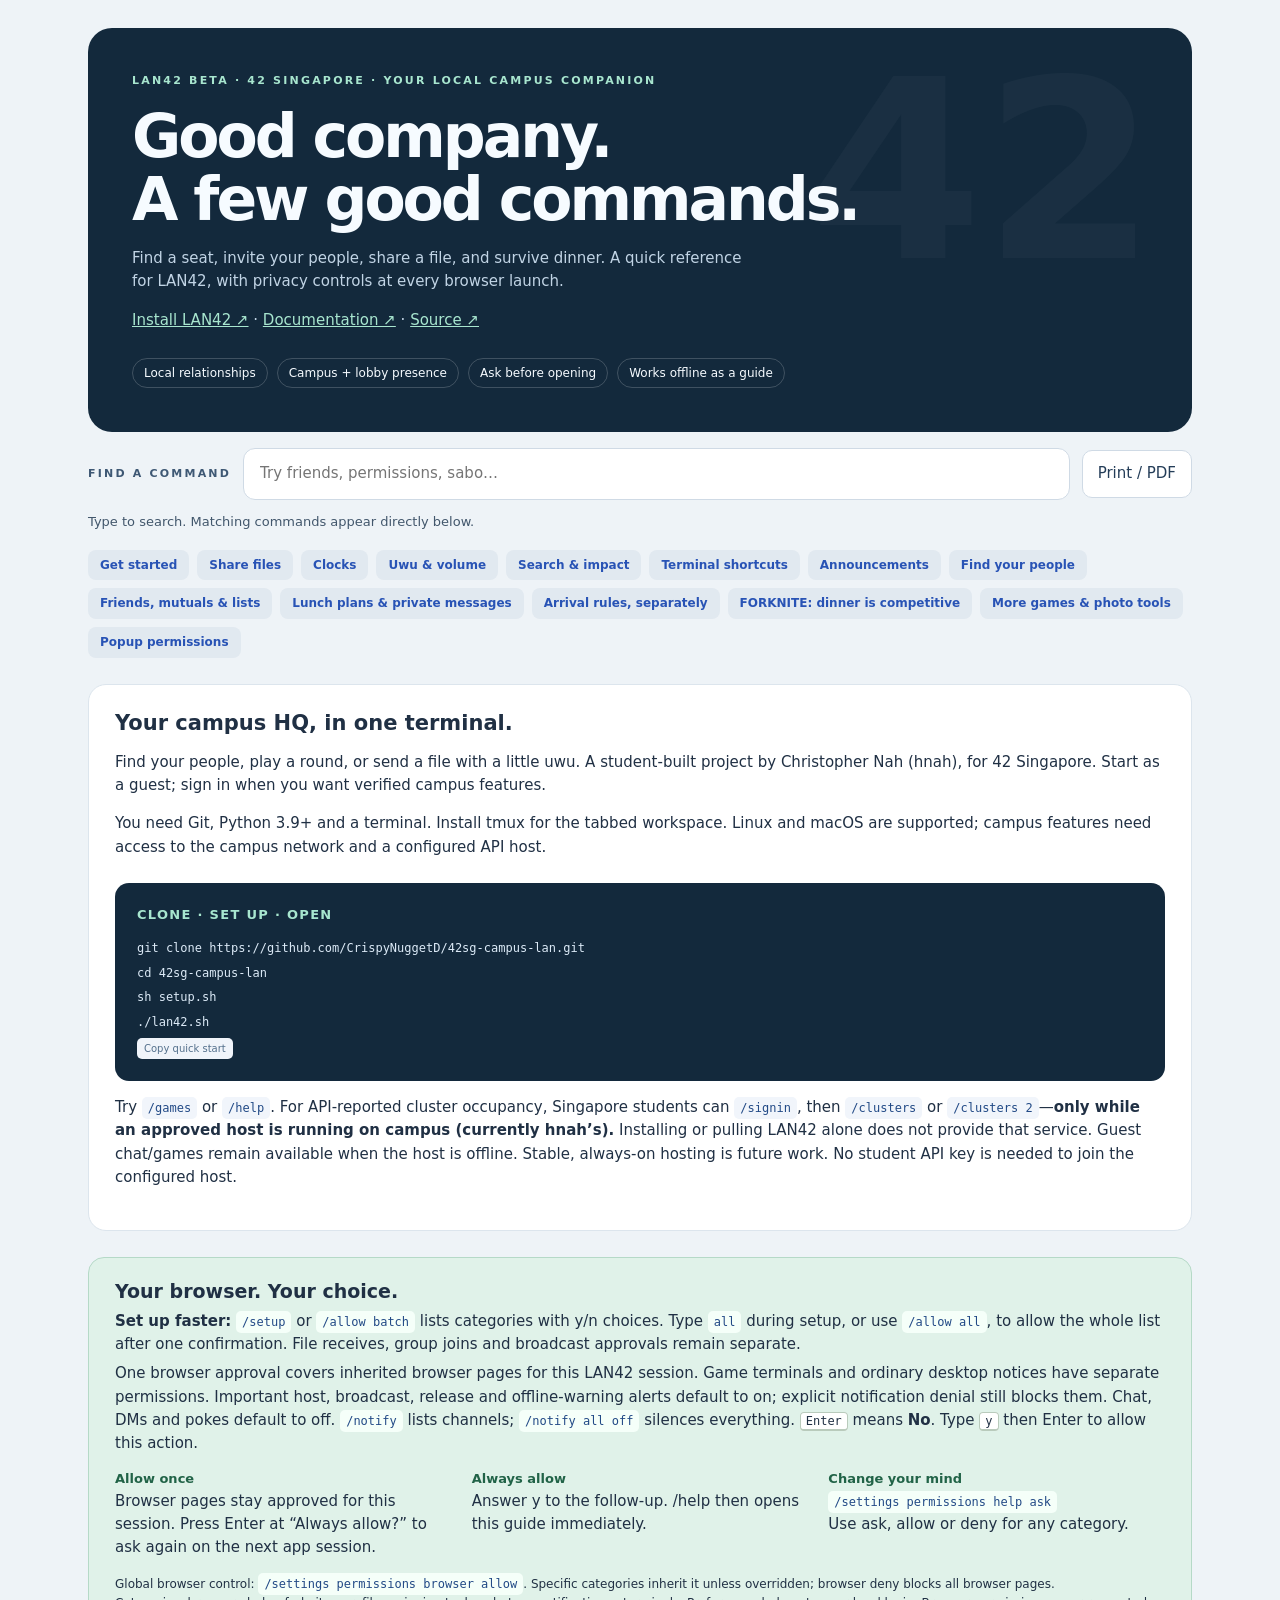
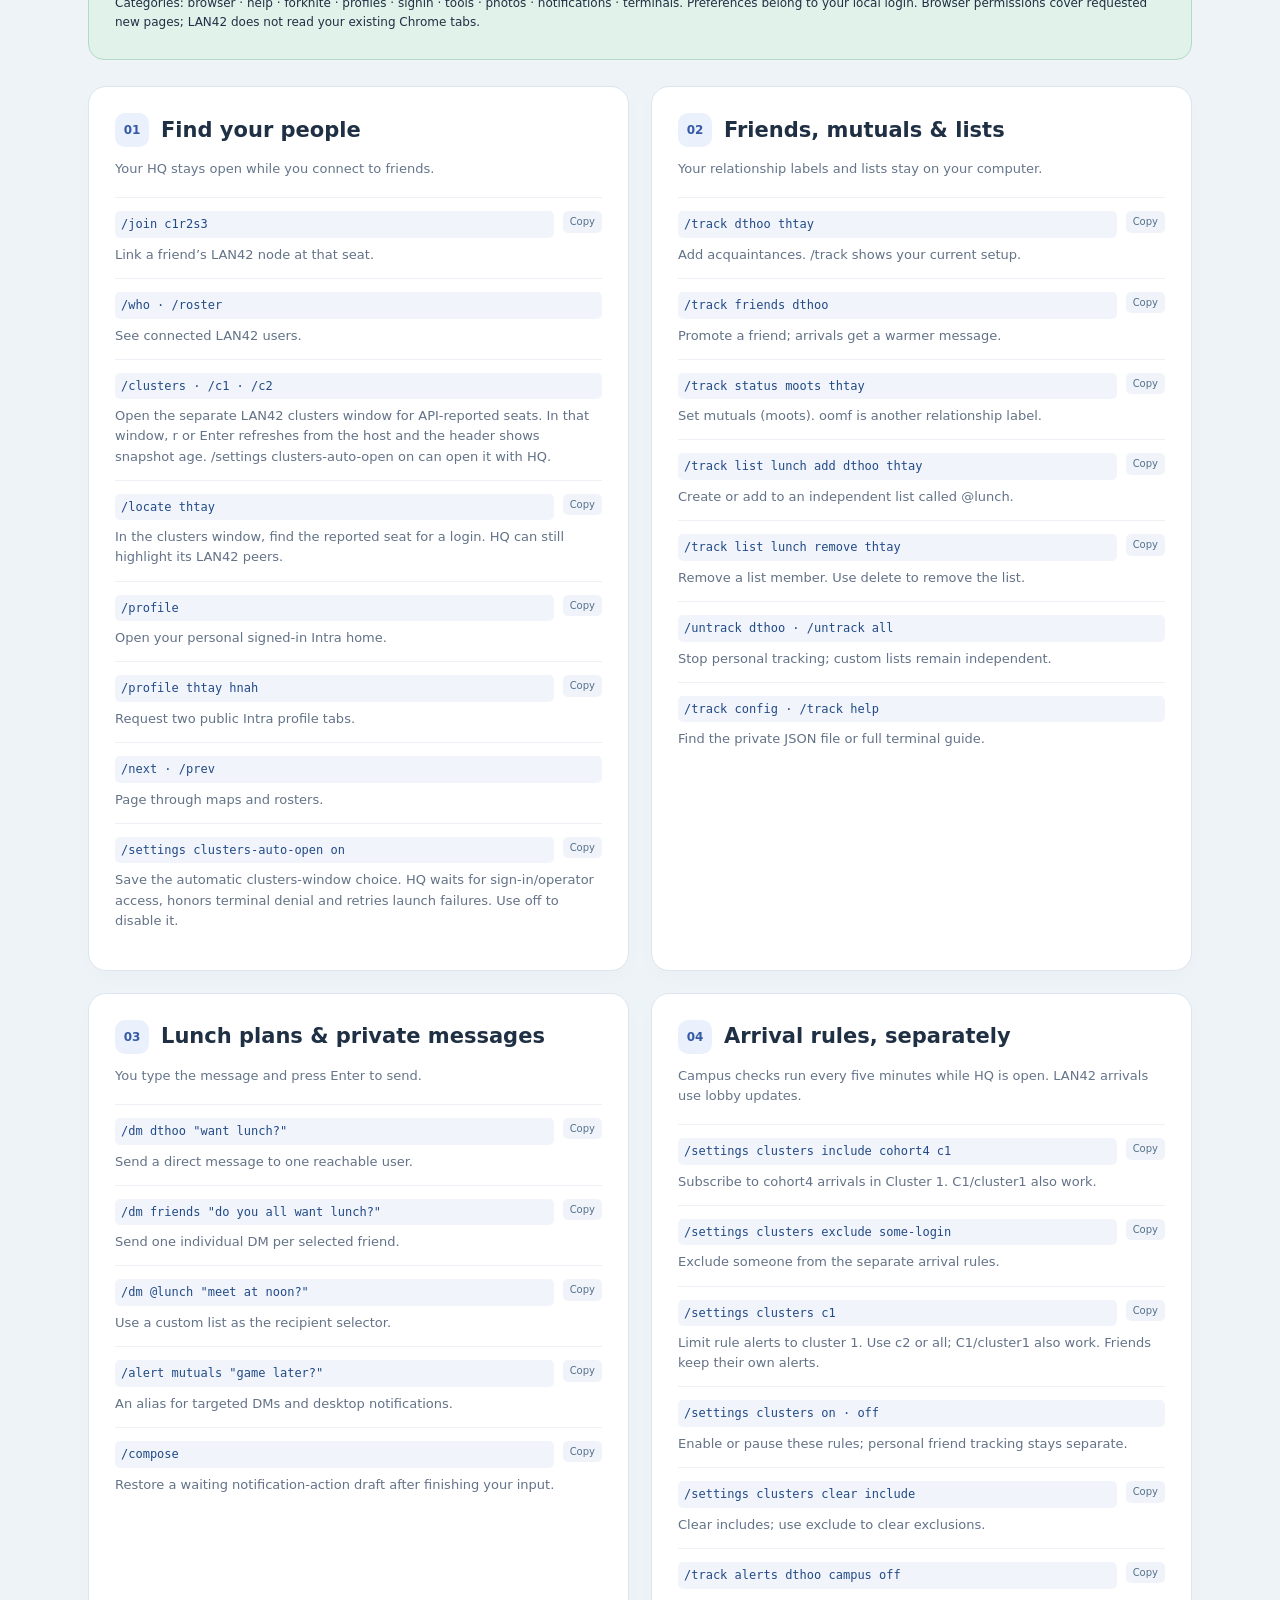
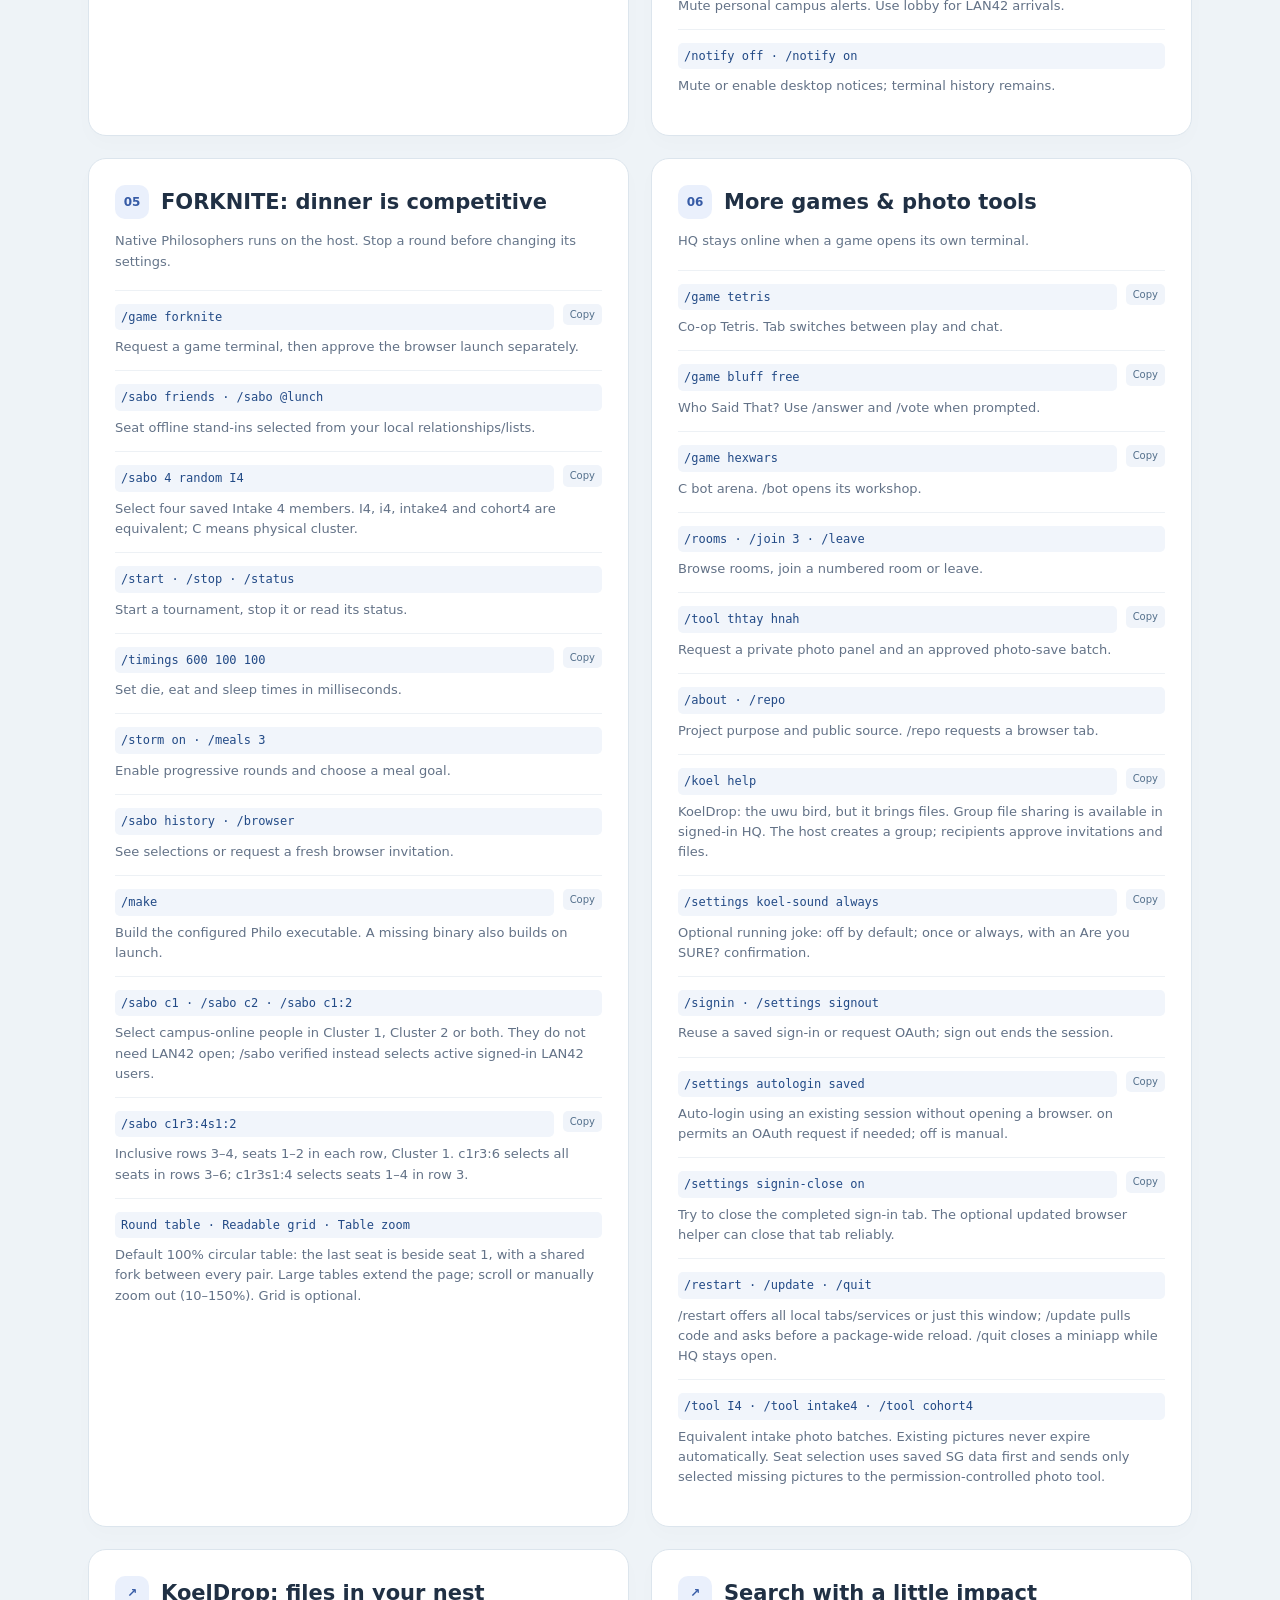
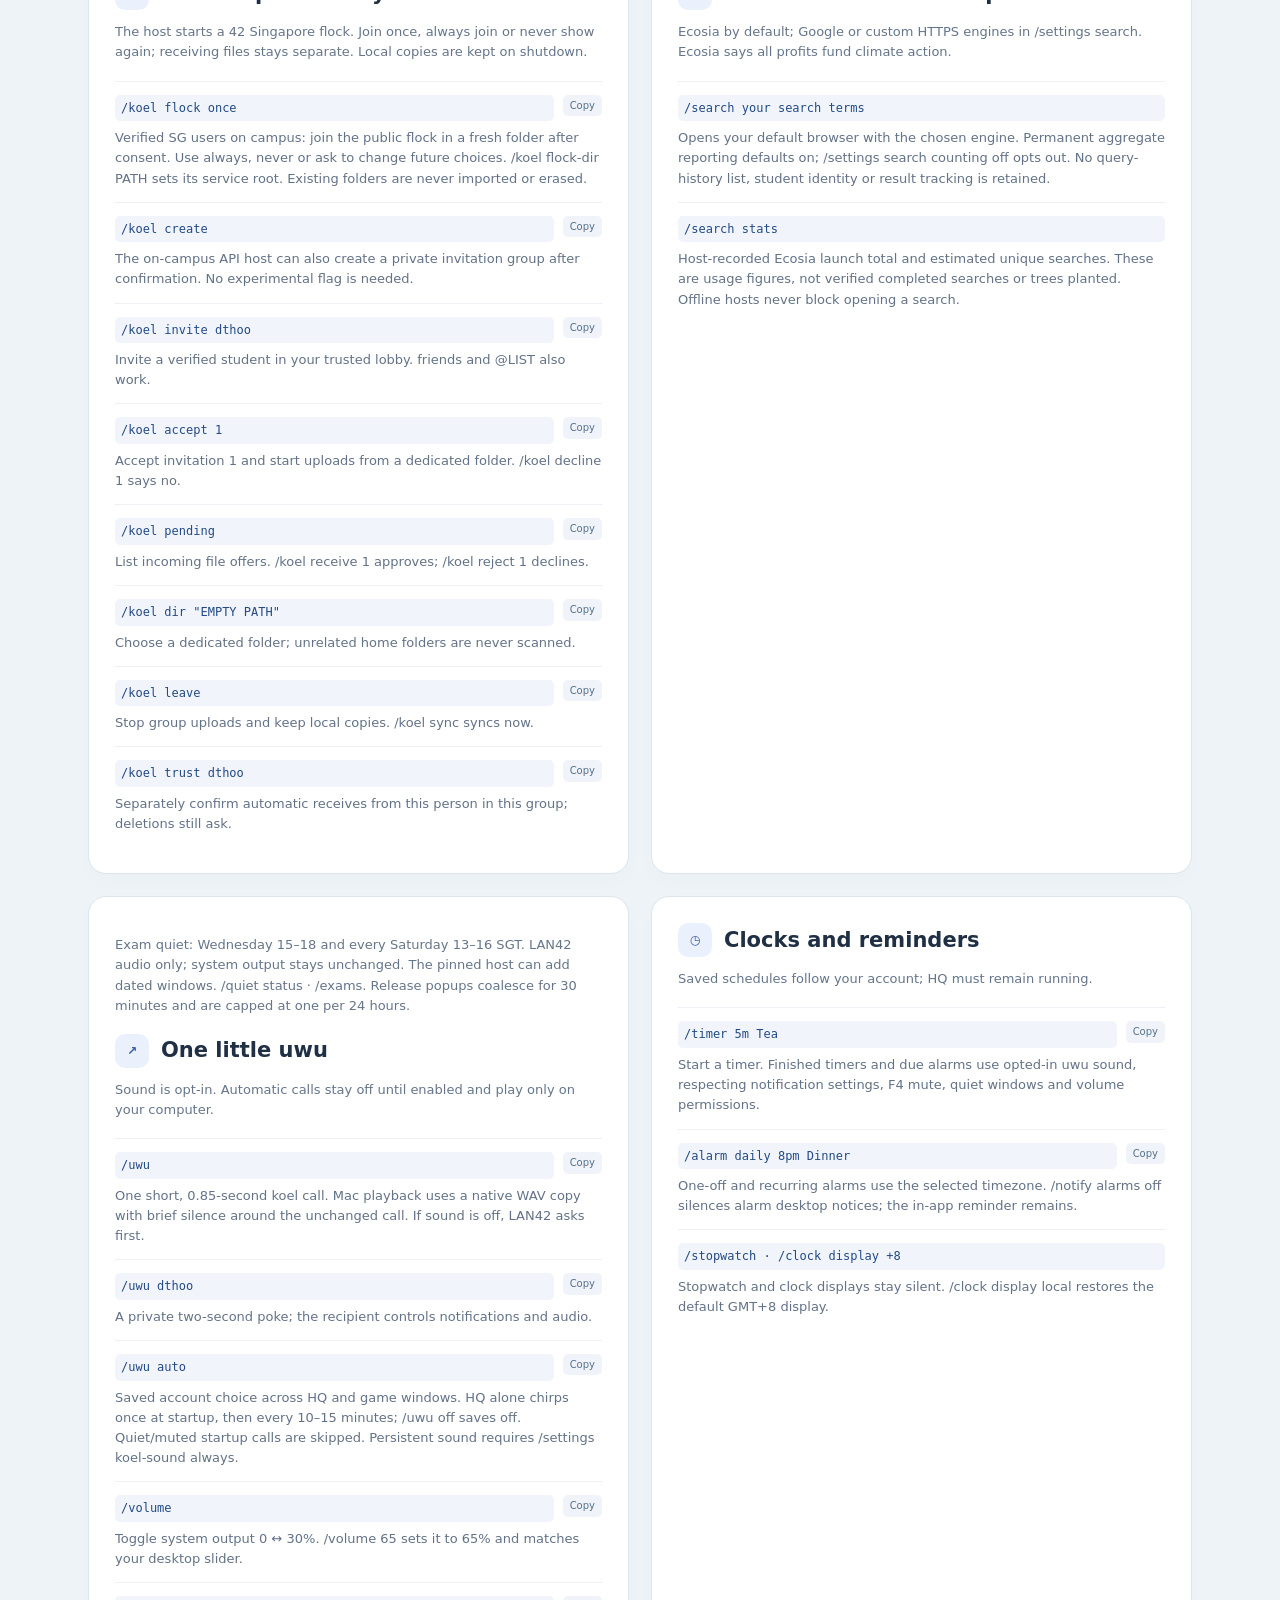
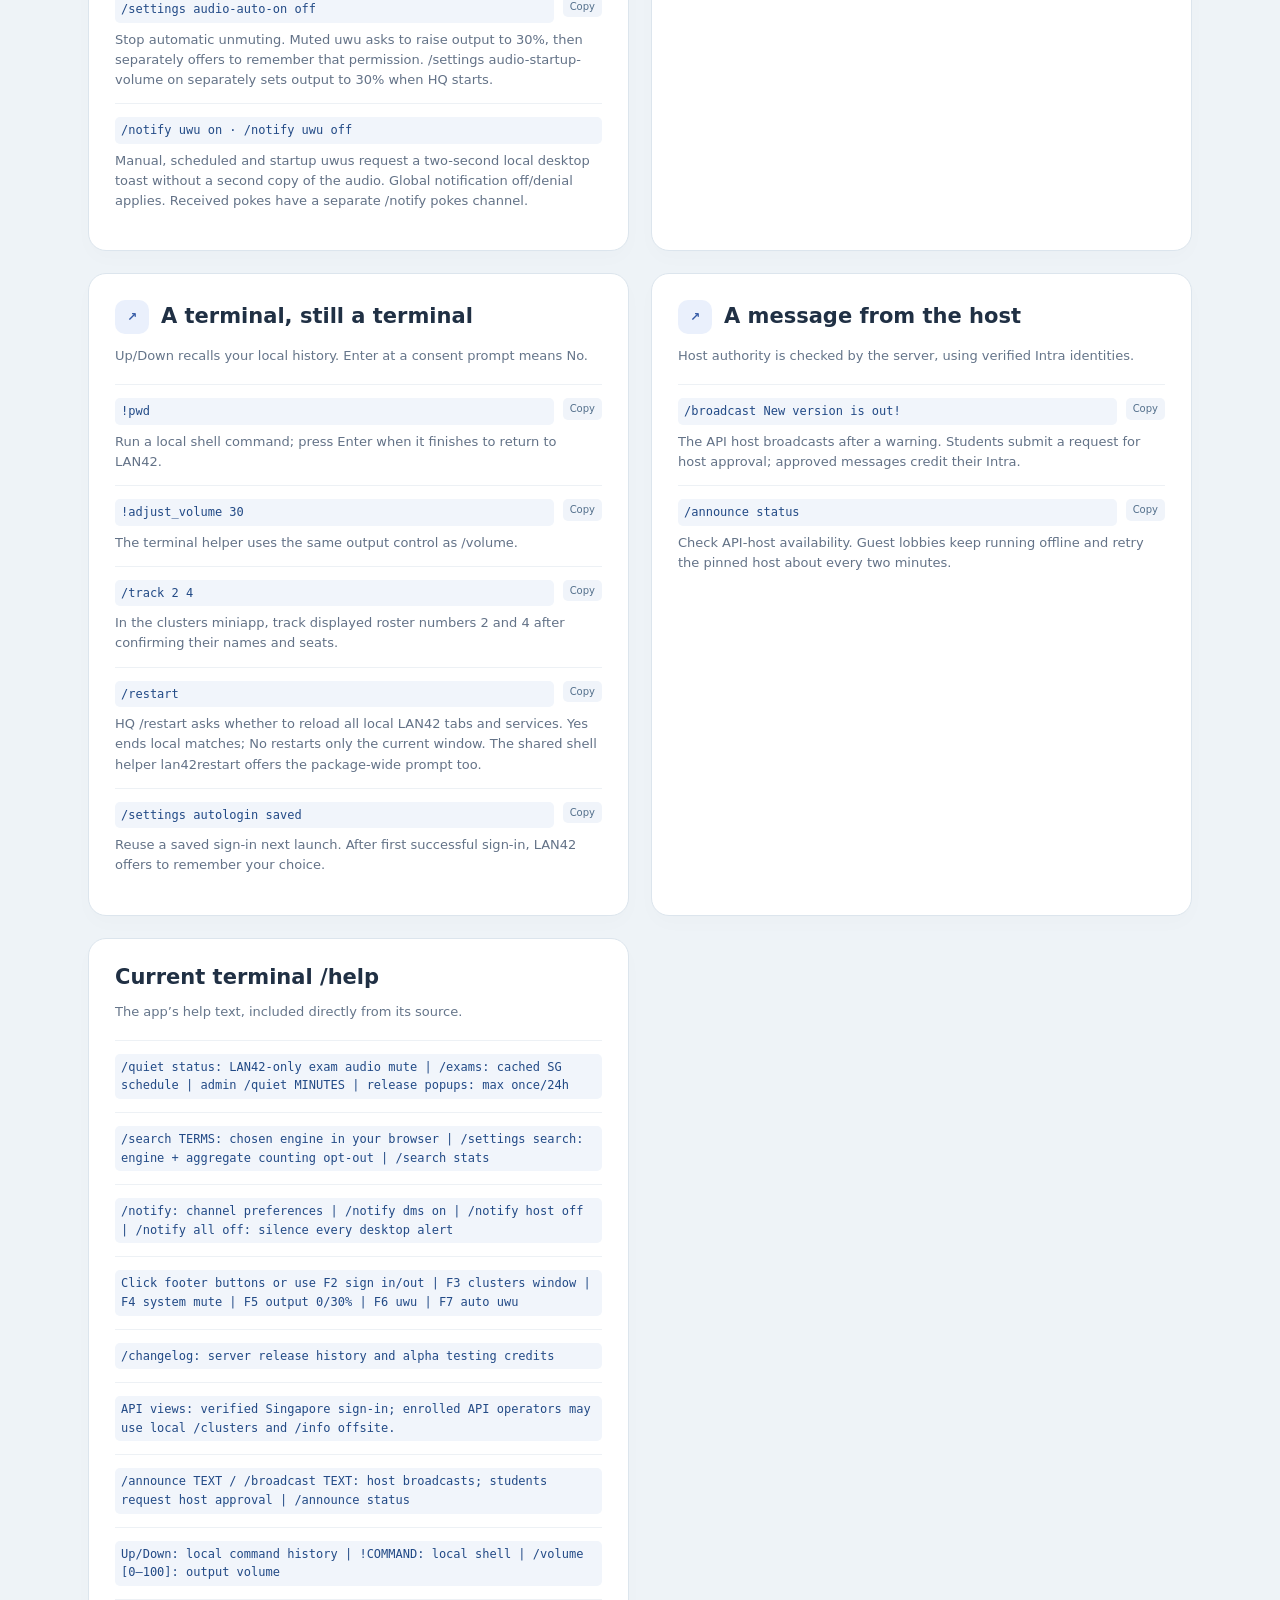
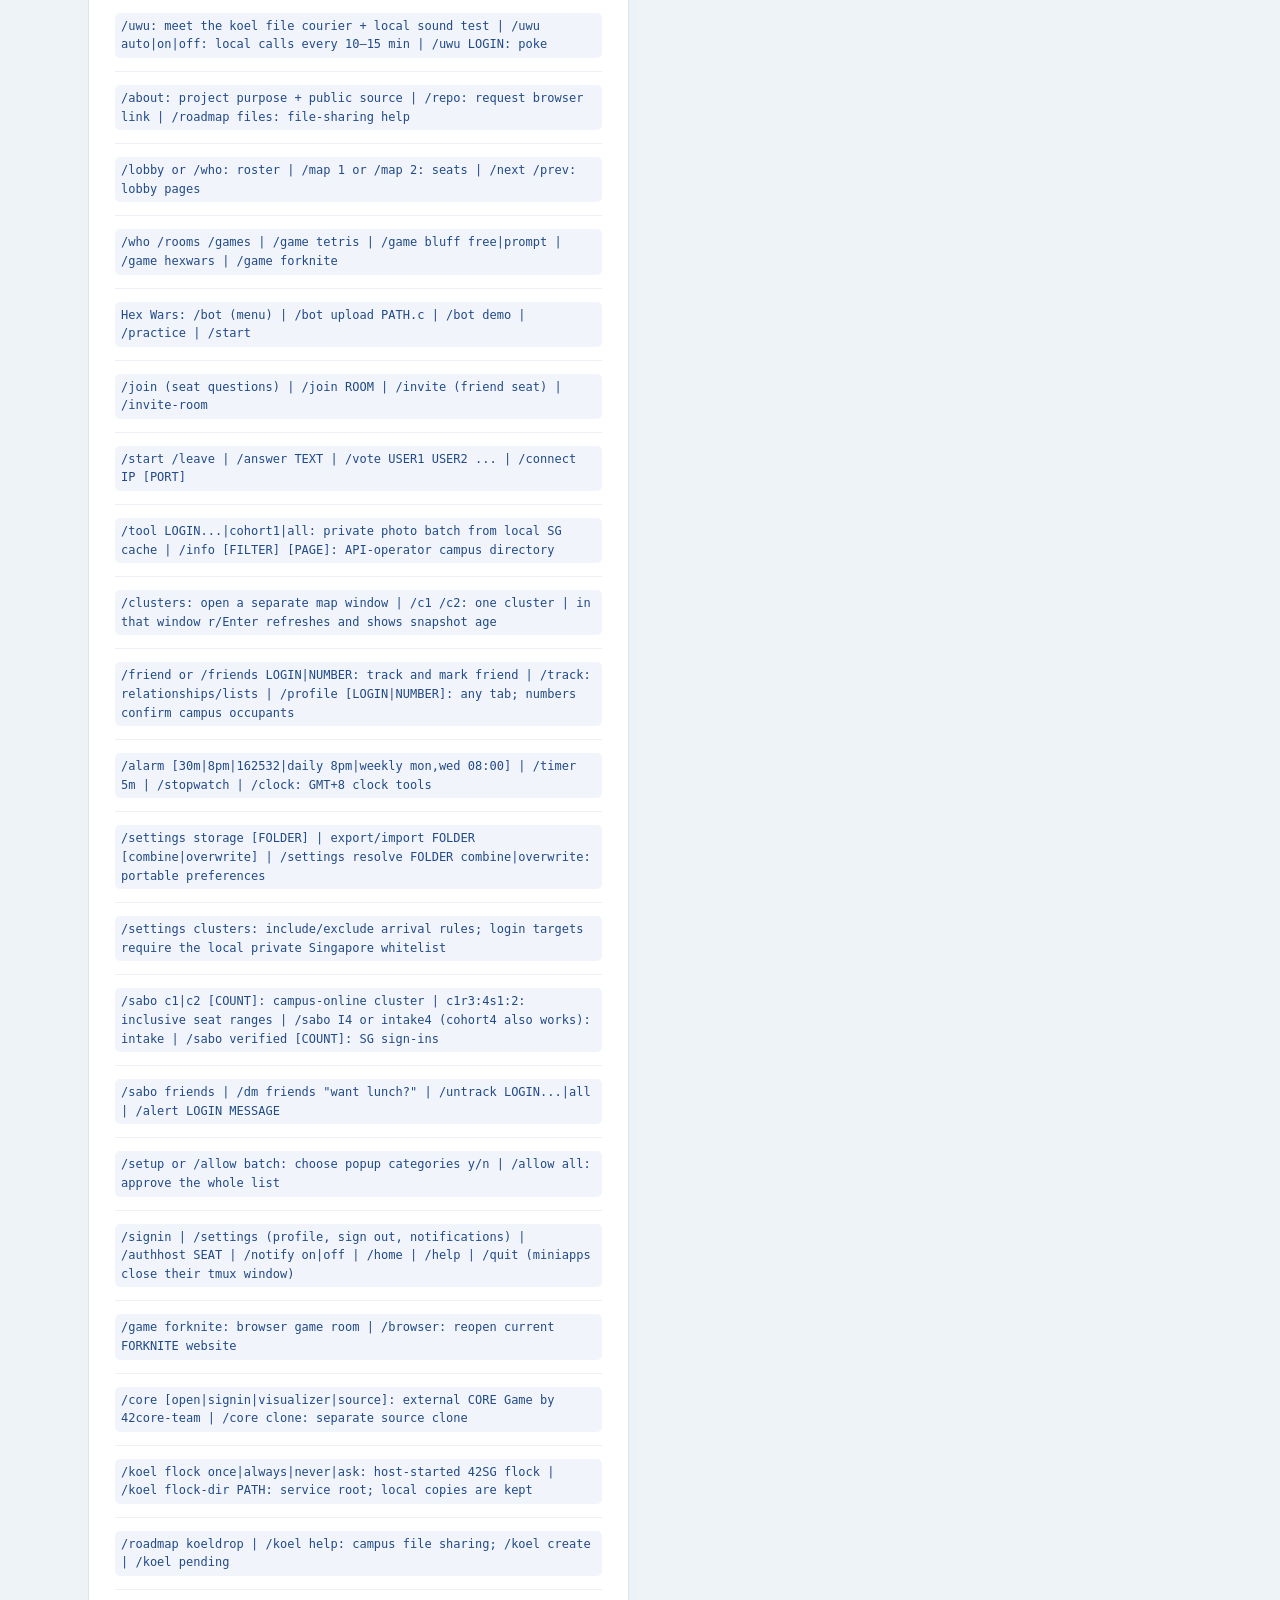
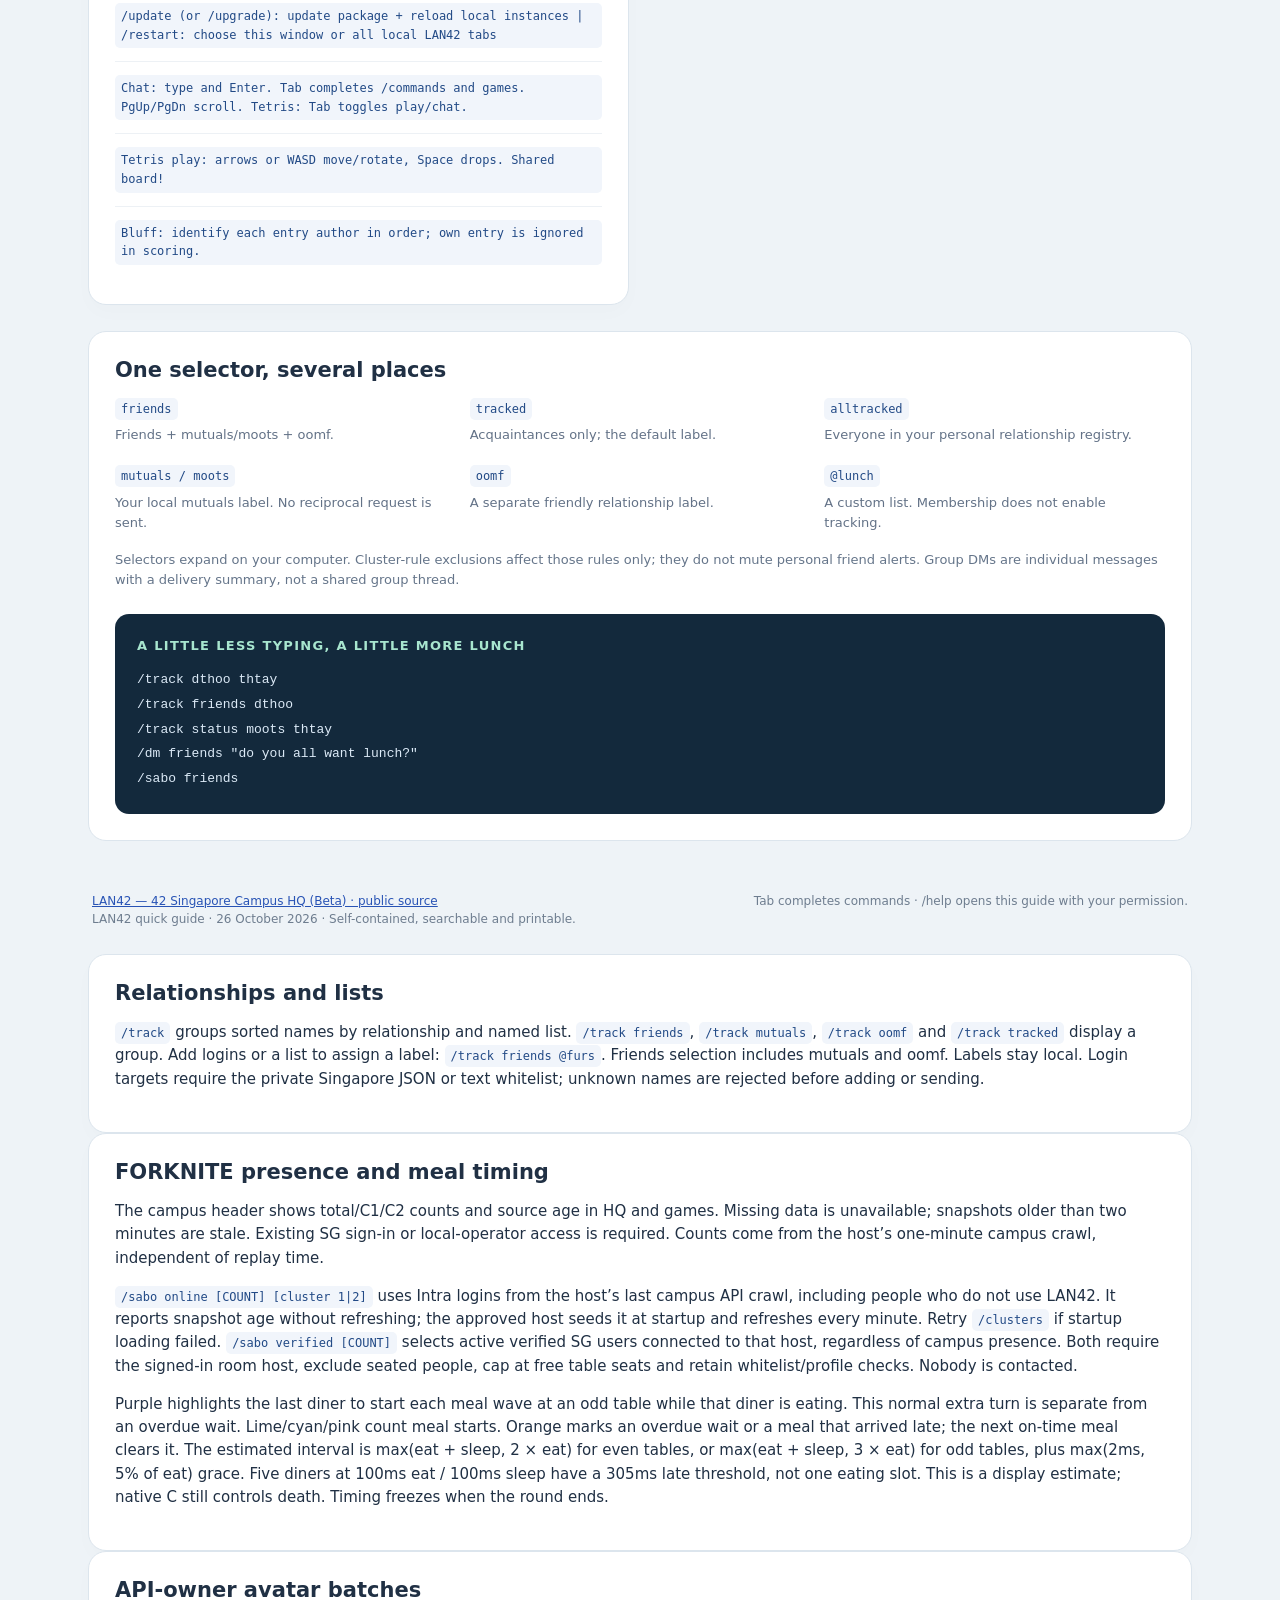
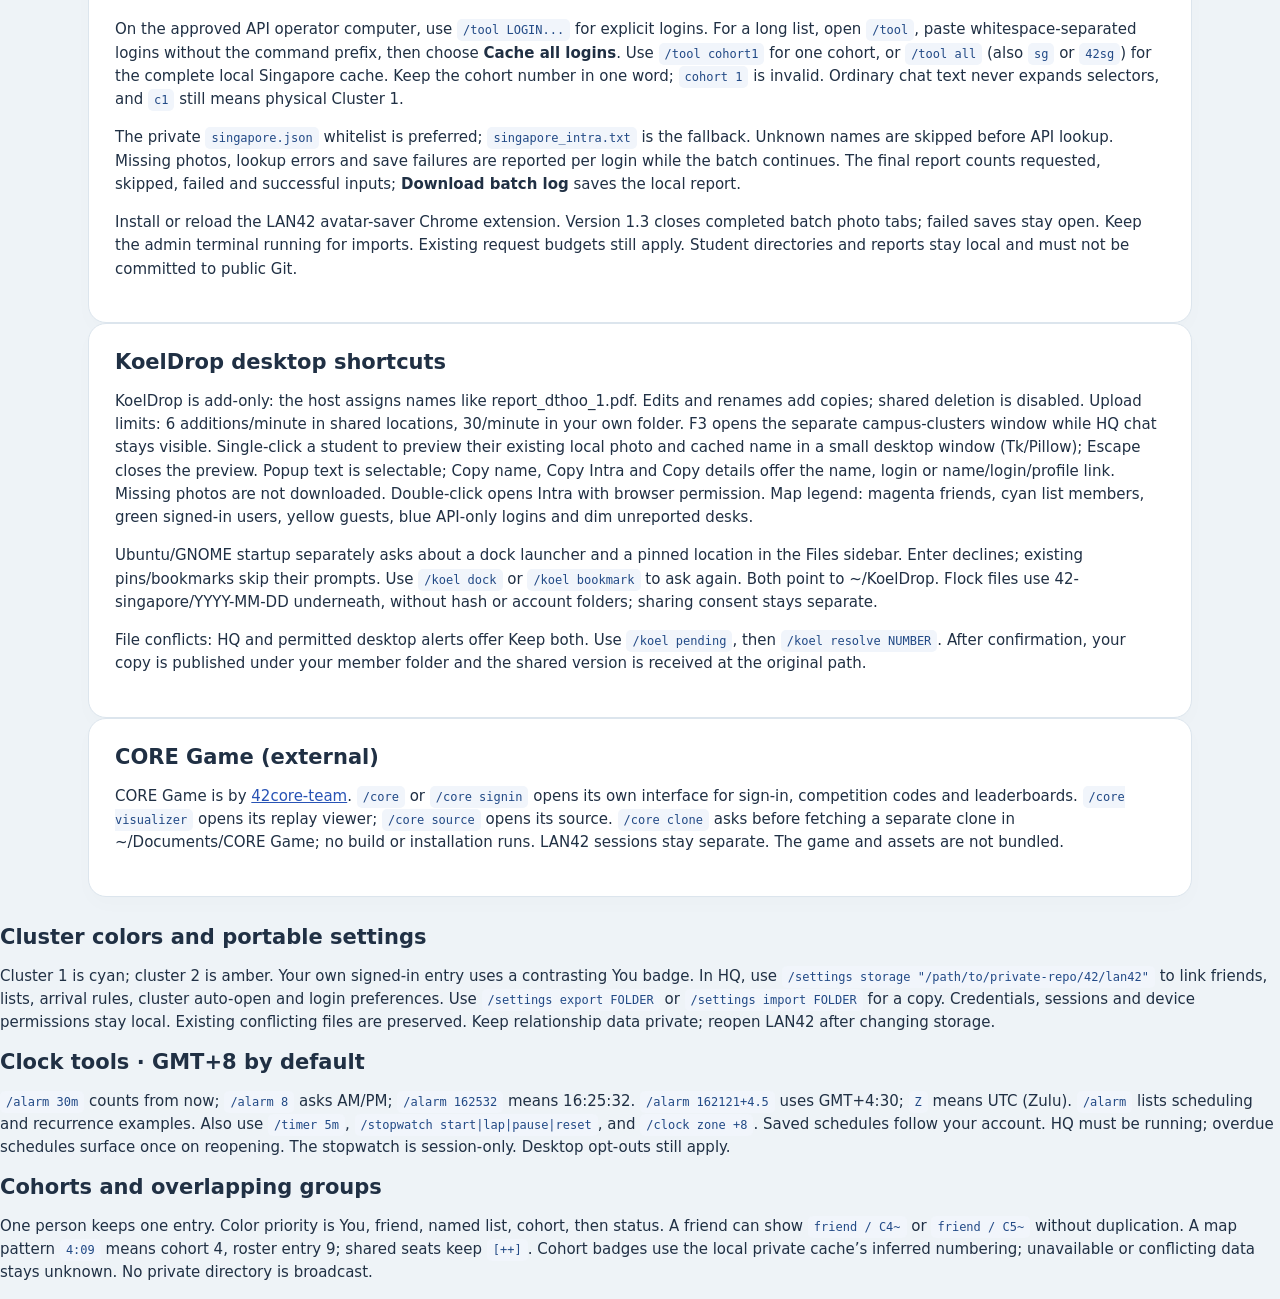
==== commit 0d8ef5c9: "feat(api): add explicit standalone iSH operator setup Privately prompt for existing app credentials " ====
--- a/docs/quick-guide.html
+++ b/docs/quick-guide.html
@@ -4,7 +4,7 @@
 ./lan42.sh</code></pre><button type="button" class="copy" data-copy="git clone https://github.com/CrispyNuggetD/42sg-campus-lan.git
 cd 42sg-campus-lan
 sh setup.sh
-./lan42.sh">Copy quick start</button></div><p>Try <code>/games</code> or <code>/help</code>. For API-reported cluster occupancy, Singapore students can <code>/signin</code>, then <code>/clusters</code> or <code>/clusters 2</code>—<strong>only while an approved host is running on campus (currently hnah’s).</strong> Installing or pulling LAN42 alone does not provide that service. Guest chat/games remain available when the host is offline. Stable, always-on hosting is future work. No student API key is needed to join the configured host.</p></section><aside id="permissions" class="consent"><h2>Your browser. Your choice.</h2><p><strong>Set up faster:</strong> <code>/setup</code> or <code>/allow batch</code> lists categories with y/n choices. Type <code>all</code> during setup, or use <code>/allow all</code>, to allow the whole list after one confirmation. File receives, group joins and broadcast approvals remain separate.</p><p>One browser approval covers inherited browser pages for this LAN42 session. Game terminals and ordinary desktop notices have separate permissions. Important host, broadcast, release and offline-warning alerts default to on; explicit notification denial still blocks them. Chat, DMs and pokes default to off. <code>/notify</code> lists channels; <code>/notify all off</code> silences everything. <kbd>Enter</kbd> means <strong>No</strong>. Type <kbd>y</kbd> then Enter to allow this action.</p><div class="permissions"><span><strong>Allow once</strong>Browser pages stay approved for this session. Press Enter at “Always allow?” to ask again on the next app session.</span><span><strong>Always allow</strong>Answer y to the follow-up. /help then opens this guide immediately.</span><span><strong>Change your mind</strong><code>/settings permissions help ask</code><br>Use ask, allow or deny for any category.</span></div><p style="margin-top:16px;font-size:12px">Global browser control: <code>/settings permissions browser allow</code>. Specific categories inherit it unless overridden; browser deny blocks all browser pages.<br>Categories: browser · help · forknite · profiles · signin · tools · photos · notifications · terminals. Preferences belong to your local login. Browser permissions cover requested new pages; LAN42 does not read your existing Chrome tabs.</p></aside><div class="grid"><section class="card" id="meet"><div class="card-head"><span class="num">01</span><h2>Find your people</h2></div><p class="sub">Your HQ stays open while you connect to friends.</p><div class="row"><div class="cmd"><code>/join c1r2s3</code><button type="button" class="copy" data-copy="/join c1r2s3" aria-label="Copy command">Copy</button></div><p>Link a friend’s LAN42 node at that seat.</p></div><div class="row"><div class="cmd"><code>/who · /roster</code></div><p>See connected LAN42 users.</p></div><div class="row"><div class="cmd"><code>/clusters · /c1 · /c2</code></div><p>Open the separate LAN42 clusters window for API-reported seats. In that window, r or Enter refreshes from the host and the header shows snapshot age. /settings clusters-auto-open on can open it with HQ.</p></div><div class="row"><div class="cmd"><code>/locate thtay</code><button type="button" class="copy" data-copy="/locate thtay" aria-label="Copy command">Copy</button></div><p>In the clusters window, find the reported seat for a login. HQ can still highlight its LAN42 peers.</p></div><div class="row"><div class="cmd"><code>/profile</code><button type="button" class="copy" data-copy="/profile" aria-label="Copy command">Copy</button></div><p>Open your personal signed-in Intra home.</p></div><div class="row"><div class="cmd"><code>/profile thtay hnah</code><button type="button" class="copy" data-copy="/profile thtay hnah" aria-label="Copy command">Copy</button></div><p>Request two public Intra profile tabs.</p></div><div class="row"><div class="cmd"><code>/next · /prev</code></div><p>Page through maps and rosters.</p></div><div class="row"><div class="cmd"><code>/settings clusters-auto-open on</code><button type="button" class="copy" data-copy="/settings clusters-auto-open on">Copy</button></div><p>Save the automatic clusters-window choice. HQ waits for sign-in/operator access, honors terminal denial and retries launch failures. Use off to disable it.</p></div></section><section class="card" id="relationships"><div class="card-head"><span class="num">02</span><h2>Friends, mutuals &amp; lists</h2></div><p class="sub">Your relationship labels and lists stay on your computer.</p><div class="row"><div class="cmd"><code>/track dthoo thtay</code><button type="button" class="copy" data-copy="/track dthoo thtay" aria-label="Copy command">Copy</button></div><p>Add acquaintances. /track shows your current setup.</p></div><div class="row"><div class="cmd"><code>/track friends dthoo</code><button type="button" class="copy" data-copy="/track friends dthoo" aria-label="Copy command">Copy</button></div><p>Promote a friend; arrivals get a warmer message.</p></div><div class="row"><div class="cmd"><code>/track status moots thtay</code><button type="button" class="copy" data-copy="/track status moots thtay" aria-label="Copy command">Copy</button></div><p>Set mutuals (moots). oomf is another relationship label.</p></div><div class="row"><div class="cmd"><code>/track list lunch add dthoo thtay</code><button type="button" class="copy" data-copy="/track list lunch add dthoo thtay" aria-label="Copy command">Copy</button></div><p>Create or add to an independent list called @lunch.</p></div><div class="row"><div class="cmd"><code>/track list lunch remove thtay</code><button type="button" class="copy" data-copy="/track list lunch remove thtay" aria-label="Copy command">Copy</button></div><p>Remove a list member. Use delete to remove the list.</p></div><div class="row"><div class="cmd"><code>/untrack dthoo · /untrack all</code></div><p>Stop personal tracking; custom lists remain independent.</p></div><div class="row"><div class="cmd"><code>/track config · /track help</code></div><p>Find the private JSON file or full terminal guide.</p></div></section><section class="card" id="messages"><div class="card-head"><span class="num">03</span><h2>Lunch plans &amp; private messages</h2></div><p class="sub">You type the message and press Enter to send.</p><div class="row"><div class="cmd"><code>/dm dthoo &quot;want lunch?&quot;</code><button type="button" class="copy" data-copy="/dm dthoo &quot;want lunch?&quot;" aria-label="Copy command">Copy</button></div><p>Send a direct message to one reachable user.</p></div><div class="row"><div class="cmd"><code>/dm friends &quot;do you all want lunch?&quot;</code><button type="button" class="copy" data-copy="/dm friends &quot;do you all want lunch?&quot;" aria-label="Copy command">Copy</button></div><p>Send one individual DM per selected friend.</p></div><div class="row"><div class="cmd"><code>/dm @lunch &quot;meet at noon?&quot;</code><button type="button" class="copy" data-copy="/dm @lunch &quot;meet at noon?&quot;" aria-label="Copy command">Copy</button></div><p>Use a custom list as the recipient selector.</p></div><div class="row"><div class="cmd"><code>/alert mutuals &quot;game later?&quot;</code><button type="button" class="copy" data-copy="/alert mutuals &quot;game later?&quot;" aria-label="Copy command">Copy</button></div><p>An alias for targeted DMs and desktop notifications.</p></div><div class="row"><div class="cmd"><code>/compose</code><button type="button" class="copy" data-copy="/compose" aria-label="Copy command">Copy</button></div><p>Restore a waiting notification-action draft after finishing your input.</p></div></section><section class="card" id="alerts"><div class="card-head"><span class="num">04</span><h2>Arrival rules, separately</h2></div><p class="sub">Campus checks run every five minutes while HQ is open. LAN42 arrivals use lobby updates.</p><div class="row"><div class="cmd"><code>/settings clusters include cohort4 c1</code><button type="button" class="copy" data-copy="/settings clusters include cohort4 c1" aria-label="Copy command">Copy</button></div><p>Subscribe to cohort4 arrivals in Cluster 1. C1/cluster1 also work.</p></div><div class="row"><div class="cmd"><code>/settings clusters exclude some-login</code><button type="button" class="copy" data-copy="/settings clusters exclude some-login" aria-label="Copy command">Copy</button></div><p>Exclude someone from the separate arrival rules.</p></div><div class="row"><div class="cmd"><code>/settings clusters c1</code><button type="button" class="copy" data-copy="/settings clusters c1" aria-label="Copy command">Copy</button></div><p>Limit rule alerts to cluster 1. Use c2 or all; C1/cluster1 also work. Friends keep their own alerts.</p></div><div class="row"><div class="cmd"><code>/settings clusters on · off</code></div><p>Enable or pause these rules; personal friend tracking stays separate.</p></div><div class="row"><div class="cmd"><code>/settings clusters clear include</code><button type="button" class="copy" data-copy="/settings clusters clear include" aria-label="Copy command">Copy</button></div><p>Clear includes; use exclude to clear exclusions.</p></div><div class="row"><div class="cmd"><code>/track alerts dthoo campus off</code><button type="button" class="copy" data-copy="/track alerts dthoo campus off" aria-label="Copy command">Copy</button></div><p>Mute personal campus alerts. Use lobby for LAN42 arrivals.</p></div><div class="row"><div class="cmd"><code>/notify off · /notify on</code></div><p>Mute or enable desktop notices; terminal history remains.</p></div></section><section class="card" id="forknite"><div class="card-head"><span class="num">05</span><h2>FORKNITE: dinner is competitive</h2></div><p class="sub">Native Philosophers runs on the host. Stop a round before changing its settings.</p><div class="row"><div class="cmd"><code>/game forknite</code><button type="button" class="copy" data-copy="/game forknite" aria-label="Copy command">Copy</button></div><p>Request a game terminal, then approve the browser launch separately.</p></div><div class="row"><div class="cmd"><code>/sabo friends · /sabo @lunch</code></div><p>Seat offline stand-ins selected from your local relationships/lists.</p></div><div class="row"><div class="cmd"><code>/sabo 4 random I4</code><button type="button" class="copy" data-copy="/sabo 4 random I4" aria-label="Copy command">Copy</button></div><p>Select four saved Intake 4 members. I4, i4, intake4 and cohort4 are equivalent; C means physical cluster.</p></div><div class="row"><div class="cmd"><code>/start · /stop · /status</code></div><p>Start a tournament, stop it or read its status.</p></div><div class="row"><div class="cmd"><code>/timings 600 100 100</code><button type="button" class="copy" data-copy="/timings 600 100 100" aria-label="Copy command">Copy</button></div><p>Set die, eat and sleep times in milliseconds.</p></div><div class="row"><div class="cmd"><code>/storm on · /meals 3</code></div><p>Enable progressive rounds and choose a meal goal.</p></div><div class="row"><div class="cmd"><code>/sabo history · /browser</code></div><p>See selections or request a fresh browser invitation.</p></div><div class="row"><div class="cmd"><code>/make</code><button type="button" class="copy" data-copy="/make" aria-label="Copy command">Copy</button></div><p>Build the configured Philo executable. A missing binary also builds on launch.</p></div><div class="row"><div class="cmd"><code>/sabo c1 · /sabo c2 · /sabo c1:2</code></div><p>Select campus-online people in Cluster 1, Cluster 2 or both. They do not need LAN42 open; /sabo verified instead selects active signed-in LAN42 users.</p></div><div class="row"><div class="cmd"><code>/sabo c1r3:4s1:2</code><button type="button" class="copy" data-copy="/sabo c1r3:4s1:2">Copy</button></div><p>Inclusive rows 3–4, seats 1–2 in each row, Cluster 1. c1r3:6 selects all seats in rows 3–6; c1r3s1:4 selects seats 1–4 in row 3.</p></div><div class="row"><div class="cmd"><code>Round table · Readable grid · Table zoom</code></div><p>Default 100% circular table: the last seat is beside seat 1, with a shared fork between every pair. Large tables extend the page; scroll or manually zoom out (10–150%). Grid is optional.</p></div></section><section class="card" id="games"><div class="card-head"><span class="num">06</span><h2>More games &amp; photo tools</h2></div><p class="sub">HQ stays online when a game opens its own terminal.</p><div class="row"><div class="cmd"><code>/game tetris</code><button type="button" class="copy" data-copy="/game tetris" aria-label="Copy command">Copy</button></div><p>Co-op Tetris. Tab switches between play and chat.</p></div><div class="row"><div class="cmd"><code>/game bluff free</code><button type="button" class="copy" data-copy="/game bluff free" aria-label="Copy command">Copy</button></div><p>Who Said That? Use /answer and /vote when prompted.</p></div><div class="row"><div class="cmd"><code>/game hexwars</code><button type="button" class="copy" data-copy="/game hexwars" aria-label="Copy command">Copy</button></div><p>C bot arena. /bot opens its workshop.</p></div><div class="row"><div class="cmd"><code>/rooms · /join 3 · /leave</code></div><p>Browse rooms, join a numbered room or leave.</p></div><div class="row"><div class="cmd"><code>/tool thtay hnah</code><button type="button" class="copy" data-copy="/tool thtay hnah" aria-label="Copy command">Copy</button></div><p>Request a private photo panel and an approved photo-save batch.</p></div><div class="row"><div class="cmd"><code>/about · /repo</code></div><p>Project purpose and public source. /repo requests a browser tab.</p></div><div class="row"><div class="cmd"><code>/koel help</code><button type="button" class="copy" data-copy="/koel help" aria-label="Copy command">Copy</button></div><p>KoelDrop: the uwu bird, but it brings files. Group file sharing is available in signed-in HQ. The host creates a group; recipients approve invitations and files.</p></div><div class="row"><div class="cmd"><code>/settings koel-sound always</code><button type="button" class="copy" data-copy="/settings koel-sound always" aria-label="Copy command">Copy</button></div><p>Optional running joke: off by default; once or always, with an Are you SURE? confirmation.</p></div><div class="row"><div class="cmd"><code>/signin · /settings signout</code></div><p>Reuse a saved sign-in or request OAuth; sign out ends the session.</p></div><div class="row"><div class="cmd"><code>/settings autologin saved</code><button type="button" class="copy" data-copy="/settings autologin saved" aria-label="Copy command">Copy</button></div><p>Auto-login using an existing session without opening a browser. on permits an OAuth request if needed; off is manual.</p></div><div class="row"><div class="cmd"><code>/settings signin-close on</code><button type="button" class="copy" data-copy="/settings signin-close on" aria-label="Copy command">Copy</button></div><p>Try to close the completed sign-in tab. The optional updated browser helper can close that tab reliably.</p></div><div class="row"><div class="cmd"><code>/restart · /update · /quit</code></div><p>/restart offers all local tabs/services or just this window; /update pulls code and asks before a package-wide reload. /quit closes a miniapp while HQ stays open.</p></div><div class="row"><div class="cmd"><code>/tool I4 · /tool intake4 · /tool cohort4</code></div><p>Equivalent intake photo batches. Existing pictures never expire automatically. Seat selection uses saved SG data first and sends only selected missing pictures to the permission-controlled photo tool.</p></div></section><section class="card" id="files"><div class="card-head"><span class="num">↗</span><h2>KoelDrop: files in your nest</h2></div><p class="sub">The host starts a 42 Singapore flock. Join once, always join or never show again; receiving files stays separate. Local copies are kept on shutdown.</p><div class="row"><div class="cmd"><code>/koel flock once</code><button type="button" class="copy" data-copy="/koel flock once">Copy</button></div><p>Verified SG users on campus: join the public flock in a fresh folder after consent. Use always, never or ask to change future choices. /koel flock-dir PATH sets its service root. Existing folders are never imported or erased.</p></div><div class="row"><div class="cmd"><code>/koel create</code><button type="button" class="copy" data-copy="/koel create">Copy</button></div><p>The on-campus API host can also create a private invitation group after confirmation. No experimental flag is needed.</p></div><div class="row"><div class="cmd"><code>/koel invite dthoo</code><button type="button" class="copy" data-copy="/koel invite dthoo">Copy</button></div><p>Invite a verified student in your trusted lobby. friends and @LIST also work.</p></div><div class="row"><div class="cmd"><code>/koel accept 1</code><button type="button" class="copy" data-copy="/koel accept 1">Copy</button></div><p>Accept invitation 1 and start uploads from a dedicated folder. /koel decline 1 says no.</p></div><div class="row"><div class="cmd"><code>/koel pending</code><button type="button" class="copy" data-copy="/koel pending">Copy</button></div><p>List incoming file offers. /koel receive 1 approves; /koel reject 1 declines.</p></div><div class="row"><div class="cmd"><code>/koel dir &quot;EMPTY PATH&quot;</code><button type="button" class="copy" data-copy="/koel dir &quot;EMPTY PATH&quot;">Copy</button></div><p>Choose a dedicated folder; unrelated home folders are never scanned.</p></div><div class="row"><div class="cmd"><code>/koel leave</code><button type="button" class="copy" data-copy="/koel leave">Copy</button></div><p>Stop group uploads and keep local copies. /koel sync syncs now.</p></div><div class="row"><div class="cmd"><code>/koel trust dthoo</code><button type="button" class="copy" data-copy="/koel trust dthoo">Copy</button></div><p>Separately confirm automatic receives from this person in this group; deletions still ask.</p></div></section><section class="card" id="web-search"><div class="card-head"><span class="num">↗</span><h2>Search with a little impact</h2></div><p class="sub">Ecosia by default; Google or custom HTTPS engines in /settings search. Ecosia says all profits fund climate action.</p><div class="row"><div class="cmd"><code>/search your search terms</code></div><p>Opens your default browser with the chosen engine. Permanent aggregate reporting defaults on; /settings search counting off opts out. No query-history list, student identity or result tracking is retained.</p></div><div class="row"><div class="cmd"><code>/search stats</code></div><p>Host-recorded Ecosia launch total and estimated unique searches. These are usage figures, not verified completed searches or trees planted. Offline hosts never block opening a search.</p></div></section><section class="card" id="audio"><p class="sub">Exam quiet: Wednesday 15–18 and every Saturday 13–16 SGT. LAN42 audio only; system output stays unchanged. The pinned host can add dated windows. /quiet status · /exams. Release popups coalesce for 30 minutes and are capped at one per 24 hours.</p><div class="card-head"><span class="num">↗</span><h2>One little uwu</h2></div><p class="sub">Sound is opt-in. Automatic calls stay off until enabled and play only on your computer.</p><div class="row"><div class="cmd"><code>/uwu</code><button type="button" class="copy" data-copy="/uwu">Copy</button></div><p>One short, 0.85-second koel call. Mac playback uses a native WAV copy with brief silence around the unchanged call. If sound is off, LAN42 asks first.</p></div><div class="row"><div class="cmd"><code>/uwu dthoo</code><button type="button" class="copy" data-copy="/uwu dthoo">Copy</button></div><p>A private two-second poke; the recipient controls notifications and audio.</p></div><div class="row"><div class="cmd"><code>/uwu auto</code><button type="button" class="copy" data-copy="/uwu auto">Copy</button></div><p>Saved account choice across HQ and game windows. HQ alone chirps once at startup, then every 10–15 minutes; /uwu off saves off. Quiet/muted startup calls are skipped. Persistent sound requires /settings koel-sound always.</p></div><div class="row"><div class="cmd"><code>/volume</code><button type="button" class="copy" data-copy="/volume">Copy</button></div><p>Toggle system output 0 ↔ 30%. /volume 65 sets it to 65% and matches your desktop slider.</p></div><div class="row"><div class="cmd"><code>/settings audio-auto-on off</code><button type="button" class="copy" data-copy="/settings audio-auto-on off">Copy</button></div><p>Stop automatic unmuting. Muted uwu asks to raise output to 30%, then separately offers to remember that permission. /settings audio-startup-volume on separately sets output to 30% when HQ starts.</p></div><div class="row"><div class="cmd"><code>/notify uwu on · /notify uwu off</code></div><p>Manual, scheduled and startup uwus request a two-second local desktop toast without a second copy of the audio. Global notification off/denial applies. Received pokes have a separate /notify pokes channel.</p></div></section><section class="card" id="clocks"><div class="card-head"><span class="num">◷</span><h2>Clocks and reminders</h2></div><p class="sub">Saved schedules follow your account; HQ must remain running.</p><div class="row"><div class="cmd"><code>/timer 5m Tea</code><button type="button" class="copy" data-copy="/timer 5m Tea">Copy</button></div><p>Start a timer. Finished timers and due alarms use opted-in uwu sound, respecting notification settings, F4 mute, quiet windows and volume permissions.</p></div><div class="row"><div class="cmd"><code>/alarm daily 8pm Dinner</code><button type="button" class="copy" data-copy="/alarm daily 8pm Dinner">Copy</button></div><p>One-off and recurring alarms use the selected timezone. /notify alarms off silences alarm desktop notices; the in-app reminder remains.</p></div><div class="row"><div class="cmd"><code>/stopwatch · /clock display +8</code></div><p>Stopwatch and clock displays stay silent. /clock display local restores the default GMT+8 display.</p></div></section><section class="card" id="terminal"><div class="card-head"><span class="num">↗</span><h2>A terminal, still a terminal</h2></div><p class="sub">Up/Down recalls your local history. Enter at a consent prompt means No.</p><div class="row"><div class="cmd"><code>!pwd</code><button type="button" class="copy" data-copy="!pwd">Copy</button></div><p>Run a local shell command; press Enter when it finishes to return to LAN42.</p></div><div class="row"><div class="cmd"><code>!adjust_volume 30</code><button type="button" class="copy" data-copy="!adjust_volume 30">Copy</button></div><p>The terminal helper uses the same output control as /volume.</p></div><div class="row"><div class="cmd"><code>/track 2 4</code><button type="button" class="copy" data-copy="/track 2 4">Copy</button></div><p>In the clusters miniapp, track displayed roster numbers 2 and 4 after confirming their names and seats.</p></div><div class="row"><div class="cmd"><code>/restart</code><button type="button" class="copy" data-copy="/restart">Copy</button></div><p>HQ /restart asks whether to reload all local LAN42 tabs and services. Yes ends local matches; No restarts only the current window. The shared shell helper lan42restart offers the package-wide prompt too.</p></div><div class="row"><div class="cmd"><code>/settings autologin saved</code><button type="button" class="copy" data-copy="/settings autologin saved">Copy</button></div><p>Reuse a saved sign-in next launch. After first successful sign-in, LAN42 offers to remember your choice.</p></div></section><section class="card" id="announcements"><div class="card-head"><span class="num">↗</span><h2>A message from the host</h2></div><p class="sub">Host authority is checked by the server, using verified Intra identities.</p><div class="row"><div class="cmd"><code>/broadcast New version is out!</code><button type="button" class="copy" data-copy="/broadcast New version is out!">Copy</button></div><p>The API host broadcasts after a warning. Students submit a request for host approval; approved messages credit their Intra.</p></div><div class="row"><div class="cmd"><code>/announce status</code><button type="button" class="copy" data-copy="/announce status">Copy</button></div><p>Check API-host availability. Guest lobbies keep running offline and retry the pinned host about every two minutes.</p></div></section><!-- runtime-help:start --><section class="card" id="runtime-help"><h2>Current terminal /help</h2><p class="sub">The app’s help text, included directly from its source.</p><div class="row"><div class="cmd"><code>/quiet status: LAN42-only exam audio mute | /exams: cached SG schedule | admin /quiet MINUTES | release popups: max once/24h</code></div></div><div class="row"><div class="cmd"><code>/search TERMS: chosen engine in your browser | /settings search: engine + aggregate counting opt-out | /search stats</code></div></div><div class="row"><div class="cmd"><code>/notify: channel preferences | /notify dms on | /notify host off | /notify all off: silence every desktop alert</code></div></div><div class="row"><div class="cmd"><code>Click footer buttons or use F2 sign in/out | F3 clusters window | F4 system mute | F5 output 0/30% | F6 uwu | F7 auto uwu</code></div></div><div class="row"><div class="cmd"><code>/changelog: server release history and alpha testing credits</code></div></div><div class="row"><div class="cmd"><code>API views: verified Singapore sign-in; enrolled API operators may use local /clusters and /info offsite.</code></div></div><div class="row"><div class="cmd"><code>/announce TEXT / /broadcast TEXT: host broadcasts; students request host approval | /announce status</code></div></div><div class="row"><div class="cmd"><code>Up/Down: local command history | !COMMAND: local shell | /volume [0–100]: output volume</code></div></div><div class="row"><div class="cmd"><code>/uwu: meet the koel file courier + local sound test | /uwu auto|on|off: local calls every 10–15 min | /uwu LOGIN: poke</code></div></div><div class="row"><div class="cmd"><code>/about: project purpose + public source | /repo: request browser link | /roadmap files: file-sharing help</code></div></div><div class="row"><div class="cmd"><code>/lobby or /who: roster | /map 1 or /map 2: seats | /next /prev: lobby pages</code></div></div><div class="row"><div class="cmd"><code>/who /rooms /games | /game tetris | /game bluff free|prompt | /game hexwars | /game forknite</code></div></div><div class="row"><div class="cmd"><code>Hex Wars: /bot (menu) | /bot upload PATH.c | /bot demo | /practice | /start</code></div></div><div class="row"><div class="cmd"><code>/join (seat questions) | /join ROOM | /invite (friend seat) | /invite-room</code></div></div><div class="row"><div class="cmd"><code>/start /leave | /answer TEXT | /vote USER1 USER2 ... | /connect IP [PORT]</code></div></div><div class="row"><div class="cmd"><code>/tool LOGIN...|cohort1|all: private photo batch from local SG cache | /info [FILTER] [PAGE]: API-operator campus directory</code></div></div><div class="row"><div class="cmd"><code>/clusters: open a separate map window | /c1 /c2: one cluster | in that window r/Enter refreshes and shows snapshot age</code></div></div><div class="row"><div class="cmd"><code>/friend LOGIN|NUMBER: track and mark friend | /track: relationships/lists | /profile [LOGIN|NUMBER]: any tab; numbers confirm campus occupants</code></div></div><div class="row"><div class="cmd"><code>/alarm [30m|8pm|162532|daily 8pm|weekly mon,wed 08:00] | /timer 5m | /stopwatch | /clock: GMT+8 clock tools</code></div></div><div class="row"><div class="cmd"><code>/settings storage [FOLDER] | export/import FOLDER [combine|overwrite] | /settings resolve FOLDER combine|overwrite: portable preferences</code></div></div><div class="row"><div class="cmd"><code>/settings clusters: include/exclude arrival rules; login targets require the local private Singapore whitelist</code></div></div><div class="row"><div class="cmd"><code>/sabo c1|c2 [COUNT]: campus-online cluster | c1r3:4s1:2: inclusive seat ranges | /sabo I4 or intake4 (cohort4 also works): intake | /sabo verified [COUNT]: SG sign-ins</code></div></div><div class="row"><div class="cmd"><code>/sabo friends | /dm friends &quot;want lunch?&quot; | /untrack LOGIN...|all | /alert LOGIN MESSAGE</code></div></div><div class="row"><div class="cmd"><code>/setup or /allow batch: choose popup categories y/n | /allow all: approve the whole list</code></div></div><div class="row"><div class="cmd"><code>/signin | /settings (profile, sign out, notifications) | /authhost SEAT | /notify on|off | /home | /help | /quit (miniapps close their tmux window)</code></div></div><div class="row"><div class="cmd"><code>/game forknite: browser game room | /browser: reopen current FORKNITE website</code></div></div><div class="row"><div class="cmd"><code>/core [open|signin|visualizer|source]: external CORE Game by 42core-team | /core clone: separate source clone</code></div></div><div class="row"><div class="cmd"><code>/koel flock once|always|never|ask: host-started 42SG flock | /koel flock-dir PATH: service root; local copies are kept</code></div></div><div class="row"><div class="cmd"><code>/roadmap koeldrop | /koel help: campus file sharing; /koel create | /koel pending</code></div></div><div class="row"><div class="cmd"><code>/update (or /upgrade): update package + reload local instances | /restart: choose this window or all local LAN42 tabs</code></div></div><div class="row"><div class="cmd"><code>Chat: type and Enter. Tab completes /commands and games. PgUp/PgDn scroll. Tetris: Tab toggles play/chat.</code></div></div><div class="row"><div class="cmd"><code>Tetris play: arrows or WASD move/rotate, Space drops. Shared board!</code></div></div><div class="row"><div class="cmd"><code>Bluff: identify each entry author in order; own entry is ignored in scoring.</code></div></div></section><!-- runtime-help:end --></div><p id="empty" class="empty" role="status">No matching commands. Try a different word.</p><section class="selectors"><h2>One selector, several places</h2><div class="selector-grid"><div><code>friends</code><p>Friends + mutuals/moots + oomf.</p></div><div><code>tracked</code><p>Acquaintances only; the default label.</p></div><div><code>alltracked</code><p>Everyone in your personal relationship registry.</p></div><div><code>mutuals / moots</code><p>Your local mutuals label. No reciprocal request is sent.</p></div><div><code>oomf</code><p>A separate friendly relationship label.</p></div><div><code>@lunch</code><p>A custom list. Membership does not enable tracking.</p></div></div><p class="sub">Selectors expand on your computer. Cluster-rule exclusions affect those rules only; they do not mute personal friend alerts. Group DMs are individual messages with a delivery summary, not a shared group thread.</p><div class="example"><h3>A little less typing, a little more lunch</h3><pre>/track dthoo thtay
+./lan42.sh">Copy quick start</button></div><p>Try <code>/games</code> or <code>/help</code>. For API-reported cluster occupancy, Singapore students can <code>/signin</code>, then <code>/clusters</code> or <code>/clusters 2</code>—<strong>only while an approved host is running on campus (currently hnah’s).</strong> Installing or pulling LAN42 alone does not provide that service. Guest chat/games remain available when the host is offline. Stable, always-on hosting is future work. No student API key is needed to join the configured host.</p></section><aside id="permissions" class="consent"><h2>Your browser. Your choice.</h2><p><strong>Set up faster:</strong> <code>/setup</code> or <code>/allow batch</code> lists categories with y/n choices. Type <code>all</code> during setup, or use <code>/allow all</code>, to allow the whole list after one confirmation. File receives, group joins and broadcast approvals remain separate.</p><p>One browser approval covers inherited browser pages for this LAN42 session. Game terminals and ordinary desktop notices have separate permissions. Important host, broadcast, release and offline-warning alerts default to on; explicit notification denial still blocks them. Chat, DMs and pokes default to off. <code>/notify</code> lists channels; <code>/notify all off</code> silences everything. <kbd>Enter</kbd> means <strong>No</strong>. Type <kbd>y</kbd> then Enter to allow this action.</p><div class="permissions"><span><strong>Allow once</strong>Browser pages stay approved for this session. Press Enter at “Always allow?” to ask again on the next app session.</span><span><strong>Always allow</strong>Answer y to the follow-up. /help then opens this guide immediately.</span><span><strong>Change your mind</strong><code>/settings permissions help ask</code><br>Use ask, allow or deny for any category.</span></div><p style="margin-top:16px;font-size:12px">Global browser control: <code>/settings permissions browser allow</code>. Specific categories inherit it unless overridden; browser deny blocks all browser pages.<br>Categories: browser · help · forknite · profiles · signin · tools · photos · notifications · terminals. Preferences belong to your local login. Browser permissions cover requested new pages; LAN42 does not read your existing Chrome tabs.</p></aside><div class="grid"><section class="card" id="meet"><div class="card-head"><span class="num">01</span><h2>Find your people</h2></div><p class="sub">Your HQ stays open while you connect to friends.</p><div class="row"><div class="cmd"><code>/join c1r2s3</code><button type="button" class="copy" data-copy="/join c1r2s3" aria-label="Copy command">Copy</button></div><p>Link a friend’s LAN42 node at that seat.</p></div><div class="row"><div class="cmd"><code>/who · /roster</code></div><p>See connected LAN42 users.</p></div><div class="row"><div class="cmd"><code>/clusters · /c1 · /c2</code></div><p>Open the separate LAN42 clusters window for API-reported seats. In that window, r or Enter refreshes from the host and the header shows snapshot age. /settings clusters-auto-open on can open it with HQ.</p></div><div class="row"><div class="cmd"><code>/locate thtay</code><button type="button" class="copy" data-copy="/locate thtay" aria-label="Copy command">Copy</button></div><p>In the clusters window, find the reported seat for a login. HQ can still highlight its LAN42 peers.</p></div><div class="row"><div class="cmd"><code>/profile</code><button type="button" class="copy" data-copy="/profile" aria-label="Copy command">Copy</button></div><p>Open your personal signed-in Intra home.</p></div><div class="row"><div class="cmd"><code>/profile thtay hnah</code><button type="button" class="copy" data-copy="/profile thtay hnah" aria-label="Copy command">Copy</button></div><p>Request two public Intra profile tabs.</p></div><div class="row"><div class="cmd"><code>/next · /prev</code></div><p>Page through maps and rosters.</p></div><div class="row"><div class="cmd"><code>/settings clusters-auto-open on</code><button type="button" class="copy" data-copy="/settings clusters-auto-open on">Copy</button></div><p>Save the automatic clusters-window choice. HQ waits for sign-in/operator access, honors terminal denial and retries launch failures. Use off to disable it.</p></div></section><section class="card" id="relationships"><div class="card-head"><span class="num">02</span><h2>Friends, mutuals &amp; lists</h2></div><p class="sub">Your relationship labels and lists stay on your computer.</p><div class="row"><div class="cmd"><code>/track dthoo thtay</code><button type="button" class="copy" data-copy="/track dthoo thtay" aria-label="Copy command">Copy</button></div><p>Add acquaintances. /track shows your current setup.</p></div><div class="row"><div class="cmd"><code>/track friends dthoo</code><button type="button" class="copy" data-copy="/track friends dthoo" aria-label="Copy command">Copy</button></div><p>Promote a friend; arrivals get a warmer message.</p></div><div class="row"><div class="cmd"><code>/track status moots thtay</code><button type="button" class="copy" data-copy="/track status moots thtay" aria-label="Copy command">Copy</button></div><p>Set mutuals (moots). oomf is another relationship label.</p></div><div class="row"><div class="cmd"><code>/track list lunch add dthoo thtay</code><button type="button" class="copy" data-copy="/track list lunch add dthoo thtay" aria-label="Copy command">Copy</button></div><p>Create or add to an independent list called @lunch.</p></div><div class="row"><div class="cmd"><code>/track list lunch remove thtay</code><button type="button" class="copy" data-copy="/track list lunch remove thtay" aria-label="Copy command">Copy</button></div><p>Remove a list member. Use delete to remove the list.</p></div><div class="row"><div class="cmd"><code>/untrack dthoo · /untrack all</code></div><p>Stop personal tracking; custom lists remain independent.</p></div><div class="row"><div class="cmd"><code>/track config · /track help</code></div><p>Find the private JSON file or full terminal guide.</p></div></section><section class="card" id="messages"><div class="card-head"><span class="num">03</span><h2>Lunch plans &amp; private messages</h2></div><p class="sub">You type the message and press Enter to send.</p><div class="row"><div class="cmd"><code>/dm dthoo &quot;want lunch?&quot;</code><button type="button" class="copy" data-copy="/dm dthoo &quot;want lunch?&quot;" aria-label="Copy command">Copy</button></div><p>Send a direct message to one reachable user.</p></div><div class="row"><div class="cmd"><code>/dm friends &quot;do you all want lunch?&quot;</code><button type="button" class="copy" data-copy="/dm friends &quot;do you all want lunch?&quot;" aria-label="Copy command">Copy</button></div><p>Send one individual DM per selected friend.</p></div><div class="row"><div class="cmd"><code>/dm @lunch &quot;meet at noon?&quot;</code><button type="button" class="copy" data-copy="/dm @lunch &quot;meet at noon?&quot;" aria-label="Copy command">Copy</button></div><p>Use a custom list as the recipient selector.</p></div><div class="row"><div class="cmd"><code>/alert mutuals &quot;game later?&quot;</code><button type="button" class="copy" data-copy="/alert mutuals &quot;game later?&quot;" aria-label="Copy command">Copy</button></div><p>An alias for targeted DMs and desktop notifications.</p></div><div class="row"><div class="cmd"><code>/compose</code><button type="button" class="copy" data-copy="/compose" aria-label="Copy command">Copy</button></div><p>Restore a waiting notification-action draft after finishing your input.</p></div></section><section class="card" id="alerts"><div class="card-head"><span class="num">04</span><h2>Arrival rules, separately</h2></div><p class="sub">Campus checks run every five minutes while HQ is open. LAN42 arrivals use lobby updates.</p><div class="row"><div class="cmd"><code>/settings clusters include cohort4 c1</code><button type="button" class="copy" data-copy="/settings clusters include cohort4 c1" aria-label="Copy command">Copy</button></div><p>Subscribe to cohort4 arrivals in Cluster 1. C1/cluster1 also work.</p></div><div class="row"><div class="cmd"><code>/settings clusters exclude some-login</code><button type="button" class="copy" data-copy="/settings clusters exclude some-login" aria-label="Copy command">Copy</button></div><p>Exclude someone from the separate arrival rules.</p></div><div class="row"><div class="cmd"><code>/settings clusters c1</code><button type="button" class="copy" data-copy="/settings clusters c1" aria-label="Copy command">Copy</button></div><p>Limit rule alerts to cluster 1. Use c2 or all; C1/cluster1 also work. Friends keep their own alerts.</p></div><div class="row"><div class="cmd"><code>/settings clusters on · off</code></div><p>Enable or pause these rules; personal friend tracking stays separate.</p></div><div class="row"><div class="cmd"><code>/settings clusters clear include</code><button type="button" class="copy" data-copy="/settings clusters clear include" aria-label="Copy command">Copy</button></div><p>Clear includes; use exclude to clear exclusions.</p></div><div class="row"><div class="cmd"><code>/track alerts dthoo campus off</code><button type="button" class="copy" data-copy="/track alerts dthoo campus off" aria-label="Copy command">Copy</button></div><p>Mute personal campus alerts. Use lobby for LAN42 arrivals.</p></div><div class="row"><div class="cmd"><code>/notify off · /notify on</code></div><p>Mute or enable desktop notices; terminal history remains.</p></div></section><section class="card" id="forknite"><div class="card-head"><span class="num">05</span><h2>FORKNITE: dinner is competitive</h2></div><p class="sub">Native Philosophers runs on the host. Stop a round before changing its settings.</p><div class="row"><div class="cmd"><code>/game forknite</code><button type="button" class="copy" data-copy="/game forknite" aria-label="Copy command">Copy</button></div><p>Request a game terminal, then approve the browser launch separately.</p></div><div class="row"><div class="cmd"><code>/sabo friends · /sabo @lunch</code></div><p>Seat offline stand-ins selected from your local relationships/lists.</p></div><div class="row"><div class="cmd"><code>/sabo 4 random I4</code><button type="button" class="copy" data-copy="/sabo 4 random I4" aria-label="Copy command">Copy</button></div><p>Select four saved Intake 4 members. I4, i4, intake4 and cohort4 are equivalent; C means physical cluster.</p></div><div class="row"><div class="cmd"><code>/start · /stop · /status</code></div><p>Start a tournament, stop it or read its status.</p></div><div class="row"><div class="cmd"><code>/timings 600 100 100</code><button type="button" class="copy" data-copy="/timings 600 100 100" aria-label="Copy command">Copy</button></div><p>Set die, eat and sleep times in milliseconds.</p></div><div class="row"><div class="cmd"><code>/storm on · /meals 3</code></div><p>Enable progressive rounds and choose a meal goal.</p></div><div class="row"><div class="cmd"><code>/sabo history · /browser</code></div><p>See selections or request a fresh browser invitation.</p></div><div class="row"><div class="cmd"><code>/make</code><button type="button" class="copy" data-copy="/make" aria-label="Copy command">Copy</button></div><p>Build the configured Philo executable. A missing binary also builds on launch.</p></div><div class="row"><div class="cmd"><code>/sabo c1 · /sabo c2 · /sabo c1:2</code></div><p>Select campus-online people in Cluster 1, Cluster 2 or both. They do not need LAN42 open; /sabo verified instead selects active signed-in LAN42 users.</p></div><div class="row"><div class="cmd"><code>/sabo c1r3:4s1:2</code><button type="button" class="copy" data-copy="/sabo c1r3:4s1:2">Copy</button></div><p>Inclusive rows 3–4, seats 1–2 in each row, Cluster 1. c1r3:6 selects all seats in rows 3–6; c1r3s1:4 selects seats 1–4 in row 3.</p></div><div class="row"><div class="cmd"><code>Round table · Readable grid · Table zoom</code></div><p>Default 100% circular table: the last seat is beside seat 1, with a shared fork between every pair. Large tables extend the page; scroll or manually zoom out (10–150%). Grid is optional.</p></div></section><section class="card" id="games"><div class="card-head"><span class="num">06</span><h2>More games &amp; photo tools</h2></div><p class="sub">HQ stays online when a game opens its own terminal.</p><div class="row"><div class="cmd"><code>/game tetris</code><button type="button" class="copy" data-copy="/game tetris" aria-label="Copy command">Copy</button></div><p>Co-op Tetris. Tab switches between play and chat.</p></div><div class="row"><div class="cmd"><code>/game bluff free</code><button type="button" class="copy" data-copy="/game bluff free" aria-label="Copy command">Copy</button></div><p>Who Said That? Use /answer and /vote when prompted.</p></div><div class="row"><div class="cmd"><code>/game hexwars</code><button type="button" class="copy" data-copy="/game hexwars" aria-label="Copy command">Copy</button></div><p>C bot arena. /bot opens its workshop.</p></div><div class="row"><div class="cmd"><code>/rooms · /join 3 · /leave</code></div><p>Browse rooms, join a numbered room or leave.</p></div><div class="row"><div class="cmd"><code>/tool thtay hnah</code><button type="button" class="copy" data-copy="/tool thtay hnah" aria-label="Copy command">Copy</button></div><p>Request a private photo panel and an approved photo-save batch.</p></div><div class="row"><div class="cmd"><code>/about · /repo</code></div><p>Project purpose and public source. /repo requests a browser tab.</p></div><div class="row"><div class="cmd"><code>/koel help</code><button type="button" class="copy" data-copy="/koel help" aria-label="Copy command">Copy</button></div><p>KoelDrop: the uwu bird, but it brings files. Group file sharing is available in signed-in HQ. The host creates a group; recipients approve invitations and files.</p></div><div class="row"><div class="cmd"><code>/settings koel-sound always</code><button type="button" class="copy" data-copy="/settings koel-sound always" aria-label="Copy command">Copy</button></div><p>Optional running joke: off by default; once or always, with an Are you SURE? confirmation.</p></div><div class="row"><div class="cmd"><code>/signin · /settings signout</code></div><p>Reuse a saved sign-in or request OAuth; sign out ends the session.</p></div><div class="row"><div class="cmd"><code>/settings autologin saved</code><button type="button" class="copy" data-copy="/settings autologin saved" aria-label="Copy command">Copy</button></div><p>Auto-login using an existing session without opening a browser. on permits an OAuth request if needed; off is manual.</p></div><div class="row"><div class="cmd"><code>/settings signin-close on</code><button type="button" class="copy" data-copy="/settings signin-close on" aria-label="Copy command">Copy</button></div><p>Try to close the completed sign-in tab. The optional updated browser helper can close that tab reliably.</p></div><div class="row"><div class="cmd"><code>/restart · /update · /quit</code></div><p>/restart offers all local tabs/services or just this window; /update pulls code and asks before a package-wide reload. /quit closes a miniapp while HQ stays open.</p></div><div class="row"><div class="cmd"><code>/tool I4 · /tool intake4 · /tool cohort4</code></div><p>Equivalent intake photo batches. Existing pictures never expire automatically. Seat selection uses saved SG data first and sends only selected missing pictures to the permission-controlled photo tool.</p></div></section><section class="card" id="files"><div class="card-head"><span class="num">↗</span><h2>KoelDrop: files in your nest</h2></div><p class="sub">The host starts a 42 Singapore flock. Join once, always join or never show again; receiving files stays separate. Local copies are kept on shutdown.</p><div class="row"><div class="cmd"><code>/koel flock once</code><button type="button" class="copy" data-copy="/koel flock once">Copy</button></div><p>Verified SG users on campus: join the public flock in a fresh folder after consent. Use always, never or ask to change future choices. /koel flock-dir PATH sets its service root. Existing folders are never imported or erased.</p></div><div class="row"><div class="cmd"><code>/koel create</code><button type="button" class="copy" data-copy="/koel create">Copy</button></div><p>The on-campus API host can also create a private invitation group after confirmation. No experimental flag is needed.</p></div><div class="row"><div class="cmd"><code>/koel invite dthoo</code><button type="button" class="copy" data-copy="/koel invite dthoo">Copy</button></div><p>Invite a verified student in your trusted lobby. friends and @LIST also work.</p></div><div class="row"><div class="cmd"><code>/koel accept 1</code><button type="button" class="copy" data-copy="/koel accept 1">Copy</button></div><p>Accept invitation 1 and start uploads from a dedicated folder. /koel decline 1 says no.</p></div><div class="row"><div class="cmd"><code>/koel pending</code><button type="button" class="copy" data-copy="/koel pending">Copy</button></div><p>List incoming file offers. /koel receive 1 approves; /koel reject 1 declines.</p></div><div class="row"><div class="cmd"><code>/koel dir &quot;EMPTY PATH&quot;</code><button type="button" class="copy" data-copy="/koel dir &quot;EMPTY PATH&quot;">Copy</button></div><p>Choose a dedicated folder; unrelated home folders are never scanned.</p></div><div class="row"><div class="cmd"><code>/koel leave</code><button type="button" class="copy" data-copy="/koel leave">Copy</button></div><p>Stop group uploads and keep local copies. /koel sync syncs now.</p></div><div class="row"><div class="cmd"><code>/koel trust dthoo</code><button type="button" class="copy" data-copy="/koel trust dthoo">Copy</button></div><p>Separately confirm automatic receives from this person in this group; deletions still ask.</p></div></section><section class="card" id="web-search"><div class="card-head"><span class="num">↗</span><h2>Search with a little impact</h2></div><p class="sub">Ecosia by default; Google or custom HTTPS engines in /settings search. Ecosia says all profits fund climate action.</p><div class="row"><div class="cmd"><code>/search your search terms</code></div><p>Opens your default browser with the chosen engine. Permanent aggregate reporting defaults on; /settings search counting off opts out. No query-history list, student identity or result tracking is retained.</p></div><div class="row"><div class="cmd"><code>/search stats</code></div><p>Host-recorded Ecosia launch total and estimated unique searches. These are usage figures, not verified completed searches or trees planted. Offline hosts never block opening a search.</p></div></section><section class="card" id="audio"><p class="sub">Exam quiet: Wednesday 15–18 and every Saturday 13–16 SGT. LAN42 audio only; system output stays unchanged. The pinned host can add dated windows. /quiet status · /exams. Release popups coalesce for 30 minutes and are capped at one per 24 hours.</p><div class="card-head"><span class="num">↗</span><h2>One little uwu</h2></div><p class="sub">Sound is opt-in. Automatic calls stay off until enabled and play only on your computer.</p><div class="row"><div class="cmd"><code>/uwu</code><button type="button" class="copy" data-copy="/uwu">Copy</button></div><p>One short, 0.85-second koel call. Mac playback uses a native WAV copy with brief silence around the unchanged call. If sound is off, LAN42 asks first.</p></div><div class="row"><div class="cmd"><code>/uwu dthoo</code><button type="button" class="copy" data-copy="/uwu dthoo">Copy</button></div><p>A private two-second poke; the recipient controls notifications and audio.</p></div><div class="row"><div class="cmd"><code>/uwu auto</code><button type="button" class="copy" data-copy="/uwu auto">Copy</button></div><p>Saved account choice across HQ and game windows. HQ alone chirps once at startup, then every 10–15 minutes; /uwu off saves off. Quiet/muted startup calls are skipped. Persistent sound requires /settings koel-sound always.</p></div><div class="row"><div class="cmd"><code>/volume</code><button type="button" class="copy" data-copy="/volume">Copy</button></div><p>Toggle system output 0 ↔ 30%. /volume 65 sets it to 65% and matches your desktop slider.</p></div><div class="row"><div class="cmd"><code>/settings audio-auto-on off</code><button type="button" class="copy" data-copy="/settings audio-auto-on off">Copy</button></div><p>Stop automatic unmuting. Muted uwu asks to raise output to 30%, then separately offers to remember that permission. /settings audio-startup-volume on separately sets output to 30% when HQ starts.</p></div><div class="row"><div class="cmd"><code>/notify uwu on · /notify uwu off</code></div><p>Manual, scheduled and startup uwus request a two-second local desktop toast without a second copy of the audio. Global notification off/denial applies. Received pokes have a separate /notify pokes channel.</p></div></section><section class="card" id="clocks"><div class="card-head"><span class="num">◷</span><h2>Clocks and reminders</h2></div><p class="sub">Saved schedules follow your account; HQ must remain running.</p><div class="row"><div class="cmd"><code>/timer 5m Tea</code><button type="button" class="copy" data-copy="/timer 5m Tea">Copy</button></div><p>Start a timer. Finished timers and due alarms use opted-in uwu sound, respecting notification settings, F4 mute, quiet windows and volume permissions.</p></div><div class="row"><div class="cmd"><code>/alarm daily 8pm Dinner</code><button type="button" class="copy" data-copy="/alarm daily 8pm Dinner">Copy</button></div><p>One-off and recurring alarms use the selected timezone. /notify alarms off silences alarm desktop notices; the in-app reminder remains.</p></div><div class="row"><div class="cmd"><code>/stopwatch · /clock display +8</code></div><p>Stopwatch and clock displays stay silent. /clock display local restores the default GMT+8 display.</p></div></section><section class="card" id="terminal"><div class="card-head"><span class="num">↗</span><h2>A terminal, still a terminal</h2></div><p class="sub">Up/Down recalls your local history. Enter at a consent prompt means No.</p><div class="row"><div class="cmd"><code>!pwd</code><button type="button" class="copy" data-copy="!pwd">Copy</button></div><p>Run a local shell command; press Enter when it finishes to return to LAN42.</p></div><div class="row"><div class="cmd"><code>!adjust_volume 30</code><button type="button" class="copy" data-copy="!adjust_volume 30">Copy</button></div><p>The terminal helper uses the same output control as /volume.</p></div><div class="row"><div class="cmd"><code>/track 2 4</code><button type="button" class="copy" data-copy="/track 2 4">Copy</button></div><p>In the clusters miniapp, track displayed roster numbers 2 and 4 after confirming their names and seats.</p></div><div class="row"><div class="cmd"><code>/restart</code><button type="button" class="copy" data-copy="/restart">Copy</button></div><p>HQ /restart asks whether to reload all local LAN42 tabs and services. Yes ends local matches; No restarts only the current window. The shared shell helper lan42restart offers the package-wide prompt too.</p></div><div class="row"><div class="cmd"><code>/settings autologin saved</code><button type="button" class="copy" data-copy="/settings autologin saved">Copy</button></div><p>Reuse a saved sign-in next launch. After first successful sign-in, LAN42 offers to remember your choice.</p></div></section><section class="card" id="announcements"><div class="card-head"><span class="num">↗</span><h2>A message from the host</h2></div><p class="sub">Host authority is checked by the server, using verified Intra identities.</p><div class="row"><div class="cmd"><code>/broadcast New version is out!</code><button type="button" class="copy" data-copy="/broadcast New version is out!">Copy</button></div><p>The API host broadcasts after a warning. Students submit a request for host approval; approved messages credit their Intra.</p></div><div class="row"><div class="cmd"><code>/announce status</code><button type="button" class="copy" data-copy="/announce status">Copy</button></div><p>Check API-host availability. Guest lobbies keep running offline and retry the pinned host about every two minutes.</p></div></section><!-- runtime-help:start --><section class="card" id="runtime-help"><h2>Current terminal /help</h2><p class="sub">The app’s help text, included directly from its source.</p><div class="row"><div class="cmd"><code>/quiet status: LAN42-only exam audio mute | /exams: cached SG schedule | admin /quiet MINUTES | release popups: max once/24h</code></div></div><div class="row"><div class="cmd"><code>/search TERMS: chosen engine in your browser | /settings search: engine + aggregate counting opt-out | /search stats</code></div></div><div class="row"><div class="cmd"><code>/notify: channel preferences | /notify dms on | /notify host off | /notify all off: silence every desktop alert</code></div></div><div class="row"><div class="cmd"><code>Click footer buttons or use F2 sign in/out | F3 clusters window | F4 system mute | F5 output 0/30% | F6 uwu | F7 auto uwu</code></div></div><div class="row"><div class="cmd"><code>/changelog: server release history and alpha testing credits</code></div></div><div class="row"><div class="cmd"><code>API views: verified Singapore sign-in; enrolled API operators may use local /clusters and /info offsite.</code></div></div><div class="row"><div class="cmd"><code>/announce TEXT / /broadcast TEXT: host broadcasts; students request host approval | /announce status</code></div></div><div class="row"><div class="cmd"><code>Up/Down: local command history | !COMMAND: local shell | /volume [0–100]: output volume</code></div></div><div class="row"><div class="cmd"><code>/uwu: meet the koel file courier + local sound test | /uwu auto|on|off: local calls every 10–15 min | /uwu LOGIN: poke</code></div></div><div class="row"><div class="cmd"><code>/about: project purpose + public source | /repo: request browser link | /roadmap files: file-sharing help</code></div></div><div class="row"><div class="cmd"><code>/lobby or /who: roster | /map 1 or /map 2: seats | /next /prev: lobby pages</code></div></div><div class="row"><div class="cmd"><code>/who /rooms /games | /game tetris | /game bluff free|prompt | /game hexwars | /game forknite</code></div></div><div class="row"><div class="cmd"><code>Hex Wars: /bot (menu) | /bot upload PATH.c | /bot demo | /practice | /start</code></div></div><div class="row"><div class="cmd"><code>/join (seat questions) | /join ROOM | /invite (friend seat) | /invite-room</code></div></div><div class="row"><div class="cmd"><code>/start /leave | /answer TEXT | /vote USER1 USER2 ... | /connect IP [PORT]</code></div></div><div class="row"><div class="cmd"><code>/tool LOGIN...|cohort1|all: private photo batch from local SG cache | /info [FILTER] [PAGE]: API-operator campus directory</code></div></div><div class="row"><div class="cmd"><code>/clusters: open a separate map window | /c1 /c2: one cluster | in that window r/Enter refreshes and shows snapshot age</code></div></div><div class="row"><div class="cmd"><code>/friend or /friends LOGIN|NUMBER: track and mark friend | /track: relationships/lists | /profile [LOGIN|NUMBER]: any tab; numbers confirm campus occupants</code></div></div><div class="row"><div class="cmd"><code>/alarm [30m|8pm|162532|daily 8pm|weekly mon,wed 08:00] | /timer 5m | /stopwatch | /clock: GMT+8 clock tools</code></div></div><div class="row"><div class="cmd"><code>/settings storage [FOLDER] | export/import FOLDER [combine|overwrite] | /settings resolve FOLDER combine|overwrite: portable preferences</code></div></div><div class="row"><div class="cmd"><code>/settings clusters: include/exclude arrival rules; login targets require the local private Singapore whitelist</code></div></div><div class="row"><div class="cmd"><code>/sabo c1|c2 [COUNT]: campus-online cluster | c1r3:4s1:2: inclusive seat ranges | /sabo I4 or intake4 (cohort4 also works): intake | /sabo verified [COUNT]: SG sign-ins</code></div></div><div class="row"><div class="cmd"><code>/sabo friends | /dm friends &quot;want lunch?&quot; | /untrack LOGIN...|all | /alert LOGIN MESSAGE</code></div></div><div class="row"><div class="cmd"><code>/setup or /allow batch: choose popup categories y/n | /allow all: approve the whole list</code></div></div><div class="row"><div class="cmd"><code>/signin | /settings (profile, sign out, notifications) | /authhost SEAT | /notify on|off | /home | /help | /quit (miniapps close their tmux window)</code></div></div><div class="row"><div class="cmd"><code>/game forknite: browser game room | /browser: reopen current FORKNITE website</code></div></div><div class="row"><div class="cmd"><code>/core [open|signin|visualizer|source]: external CORE Game by 42core-team | /core clone: separate source clone</code></div></div><div class="row"><div class="cmd"><code>/koel flock once|always|never|ask: host-started 42SG flock | /koel flock-dir PATH: service root; local copies are kept</code></div></div><div class="row"><div class="cmd"><code>/roadmap koeldrop | /koel help: campus file sharing; /koel create | /koel pending</code></div></div><div class="row"><div class="cmd"><code>/update (or /upgrade): update package + reload local instances | /restart: choose this window or all local LAN42 tabs</code></div></div><div class="row"><div class="cmd"><code>Chat: type and Enter. Tab completes /commands and games. PgUp/PgDn scroll. Tetris: Tab toggles play/chat.</code></div></div><div class="row"><div class="cmd"><code>Tetris play: arrows or WASD move/rotate, Space drops. Shared board!</code></div></div><div class="row"><div class="cmd"><code>Bluff: identify each entry author in order; own entry is ignored in scoring.</code></div></div></section><!-- runtime-help:end --></div><p id="empty" class="empty" role="status">No matching commands. Try a different word.</p><section class="selectors"><h2>One selector, several places</h2><div class="selector-grid"><div><code>friends</code><p>Friends + mutuals/moots + oomf.</p></div><div><code>tracked</code><p>Acquaintances only; the default label.</p></div><div><code>alltracked</code><p>Everyone in your personal relationship registry.</p></div><div><code>mutuals / moots</code><p>Your local mutuals label. No reciprocal request is sent.</p></div><div><code>oomf</code><p>A separate friendly relationship label.</p></div><div><code>@lunch</code><p>A custom list. Membership does not enable tracking.</p></div></div><p class="sub">Selectors expand on your computer. Cluster-rule exclusions affect those rules only; they do not mute personal friend alerts. Group DMs are individual messages with a delivery summary, not a shared group thread.</p><div class="example"><h3>A little less typing, a little more lunch</h3><pre>/track dthoo thtay
 /track friends dthoo
 /track status moots thtay
 /dm friends "do you all want lunch?"
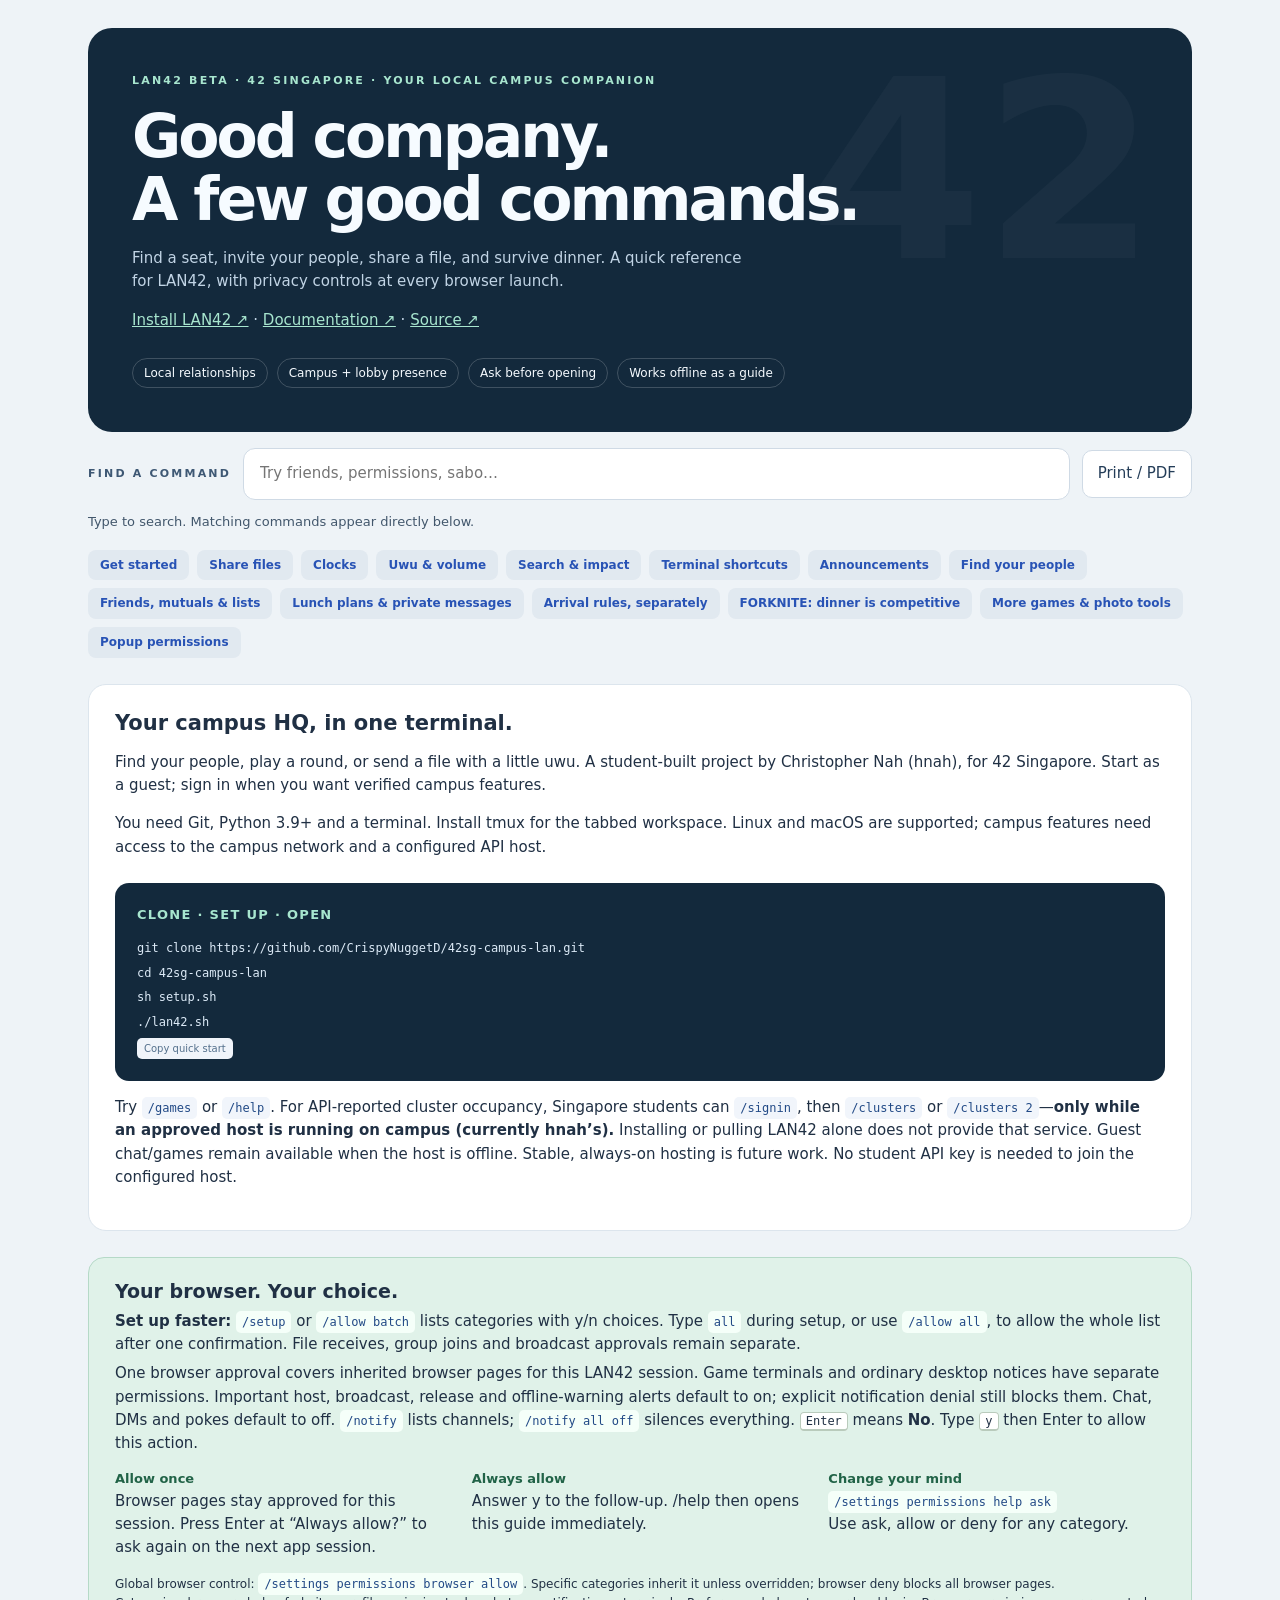
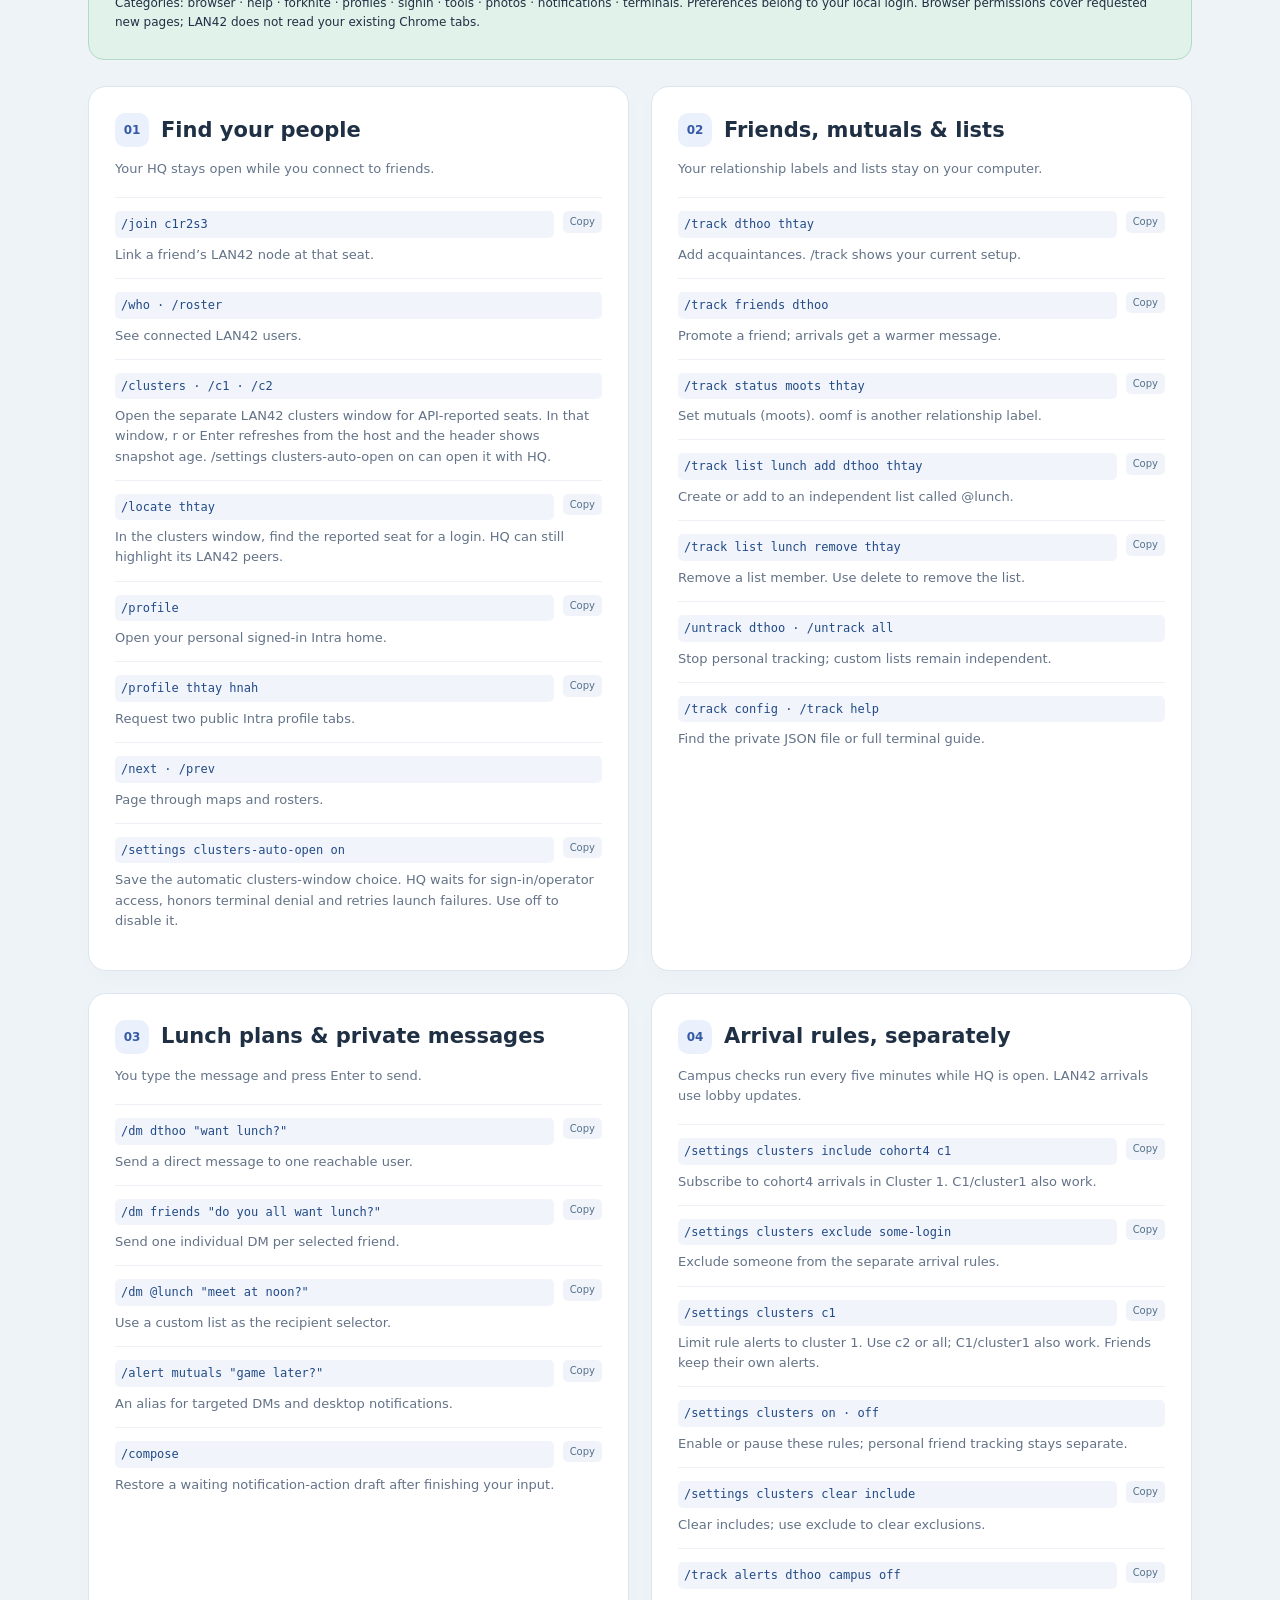
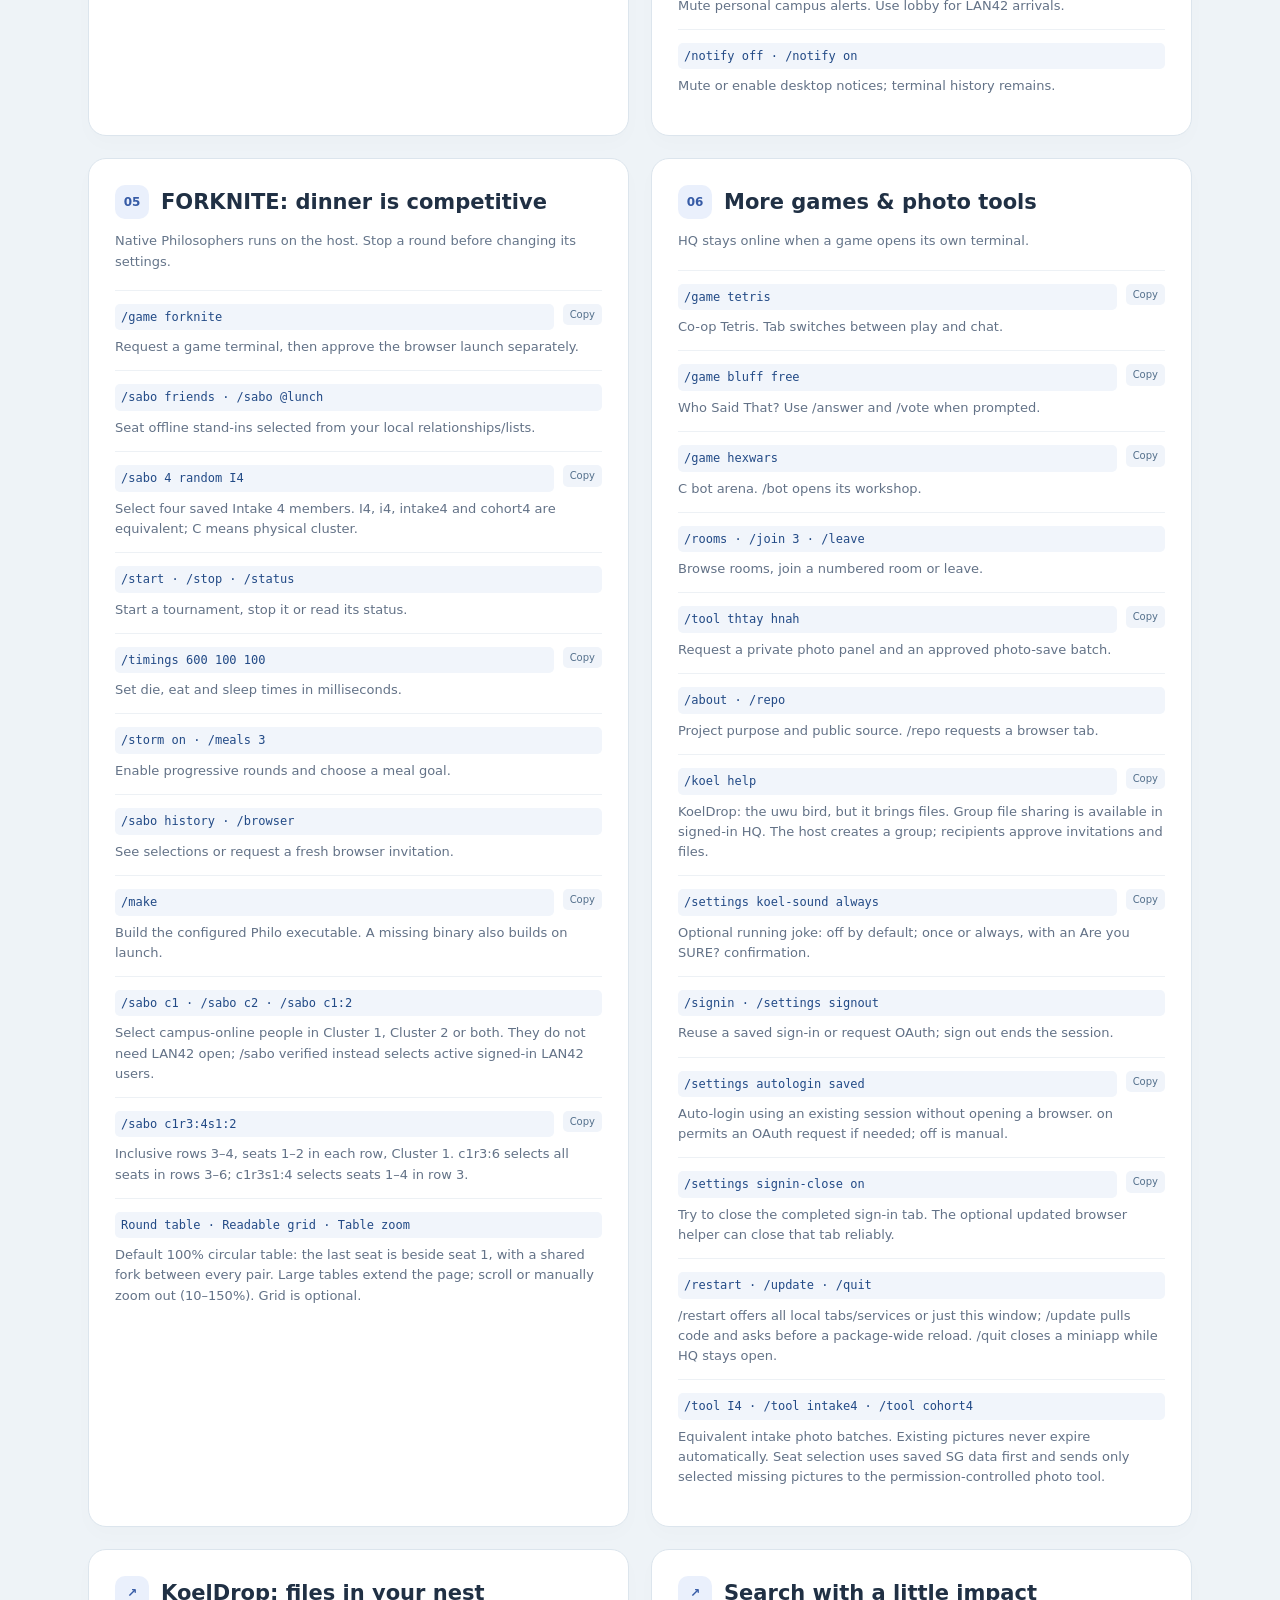
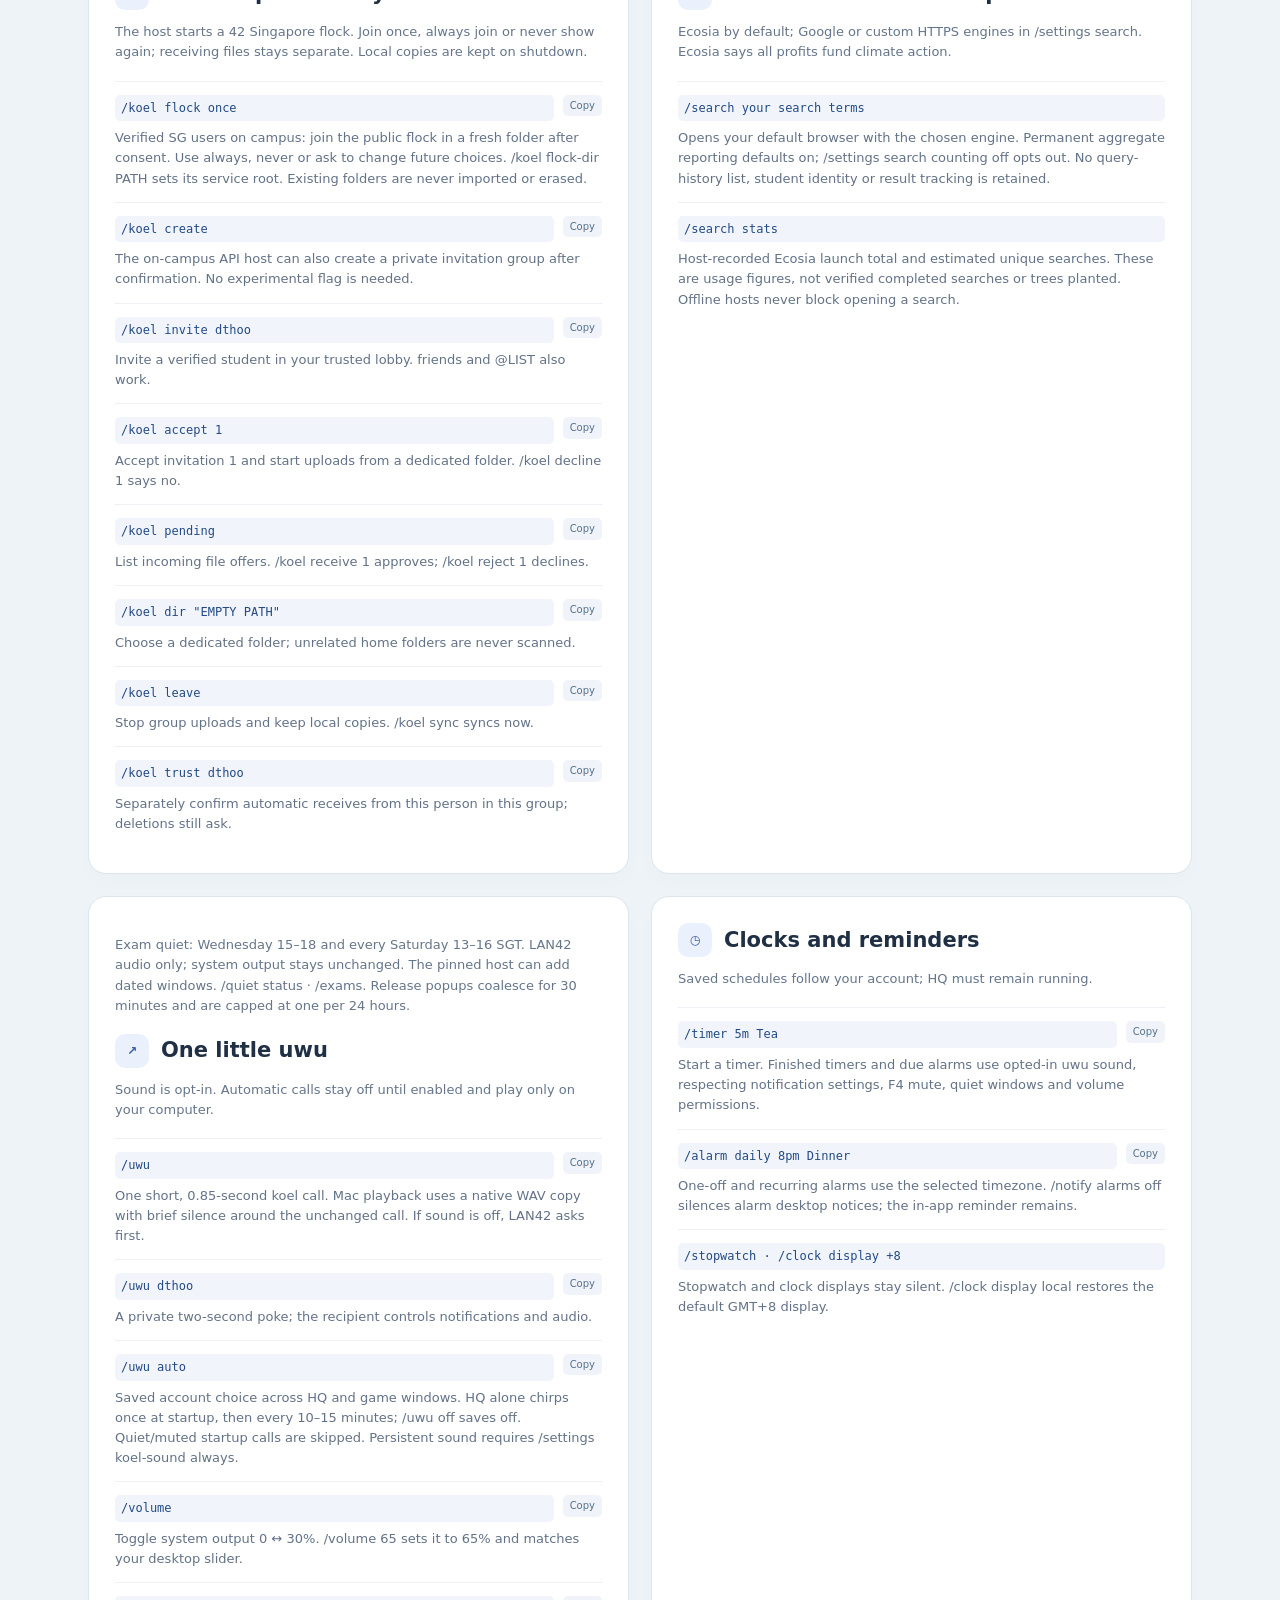
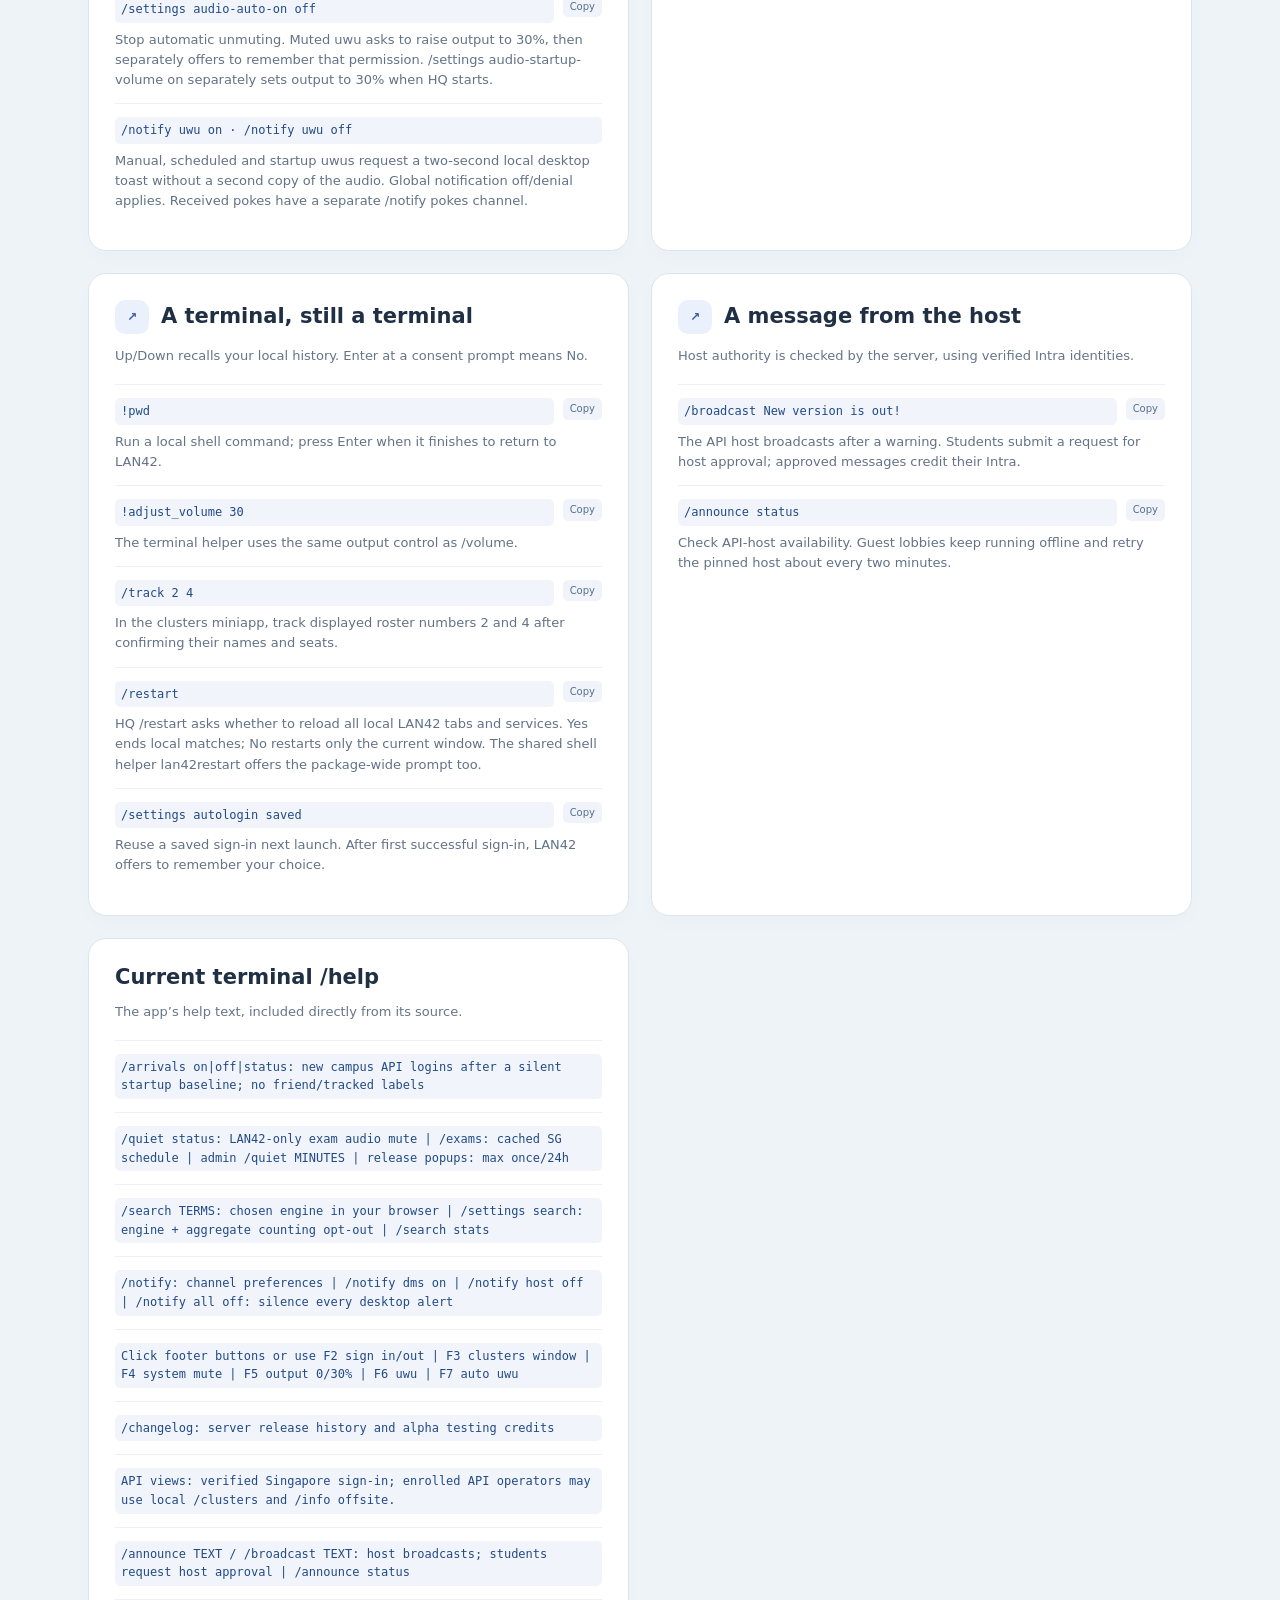
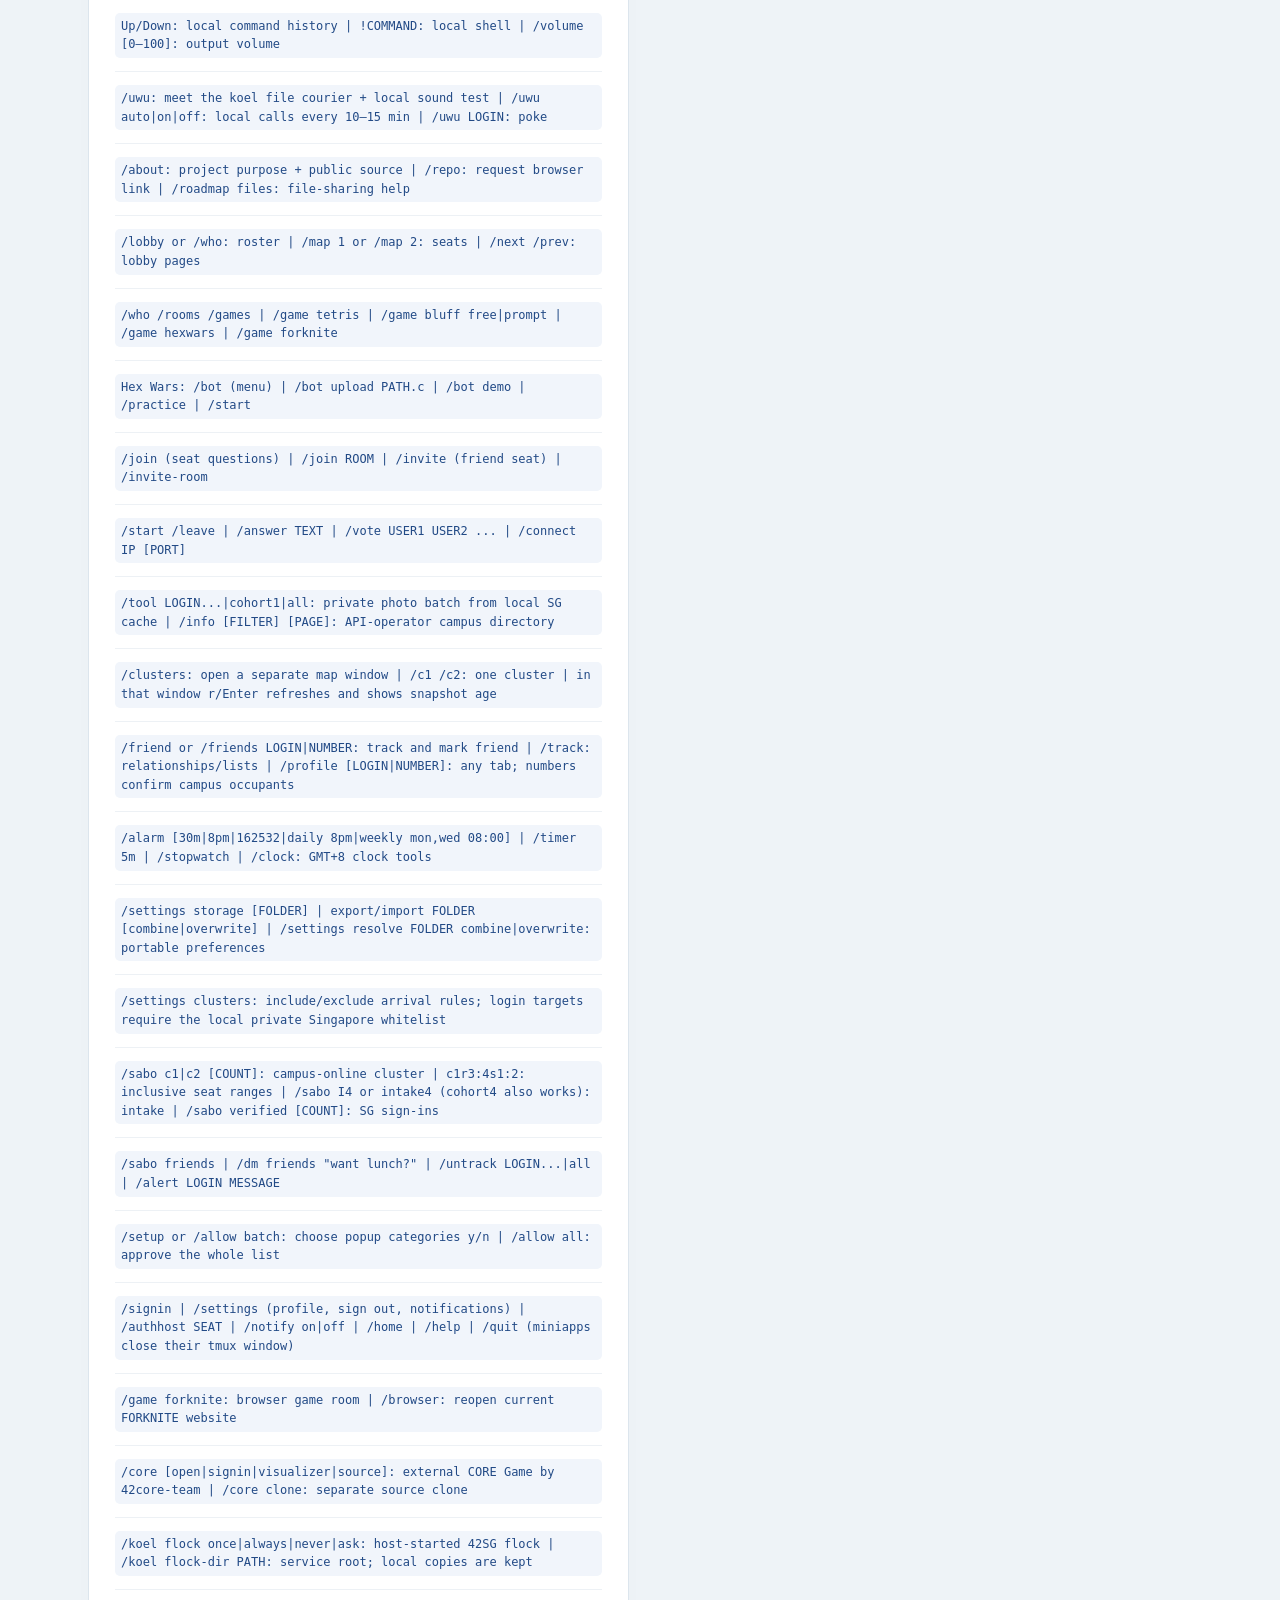
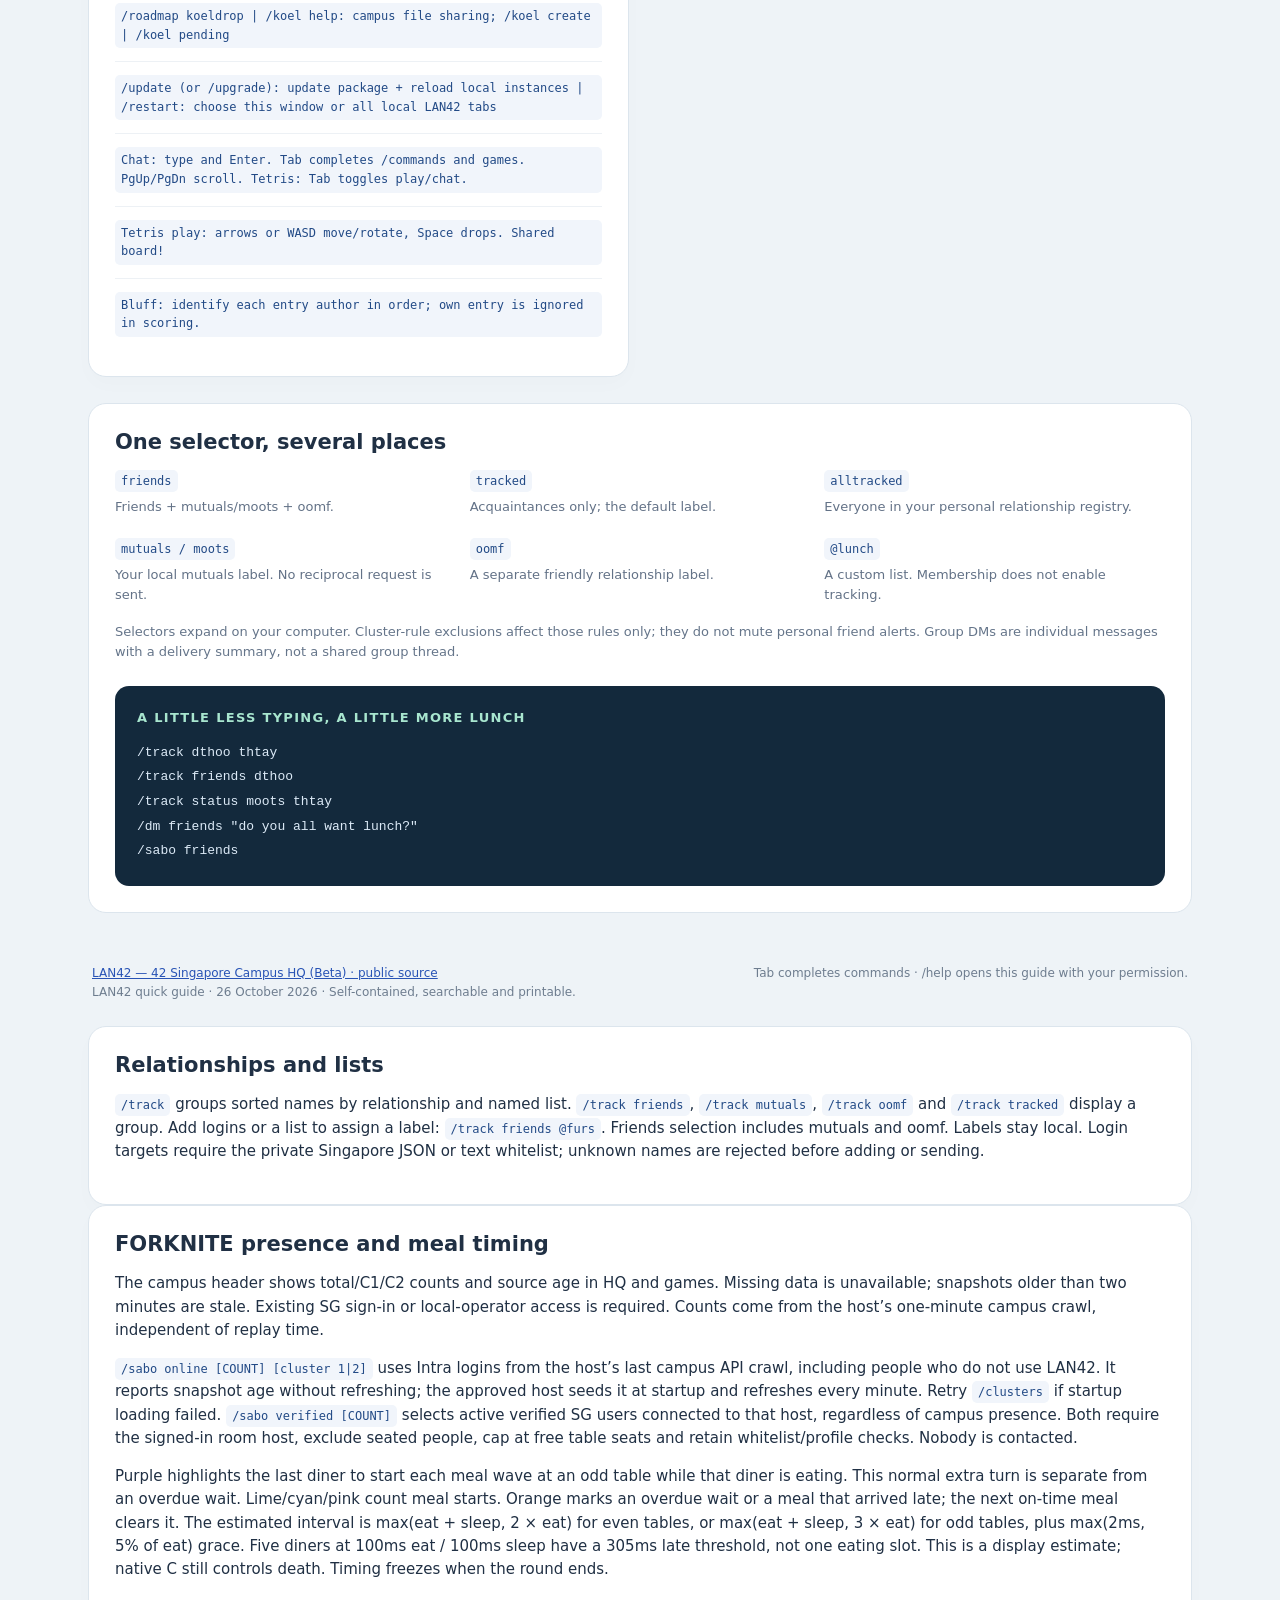
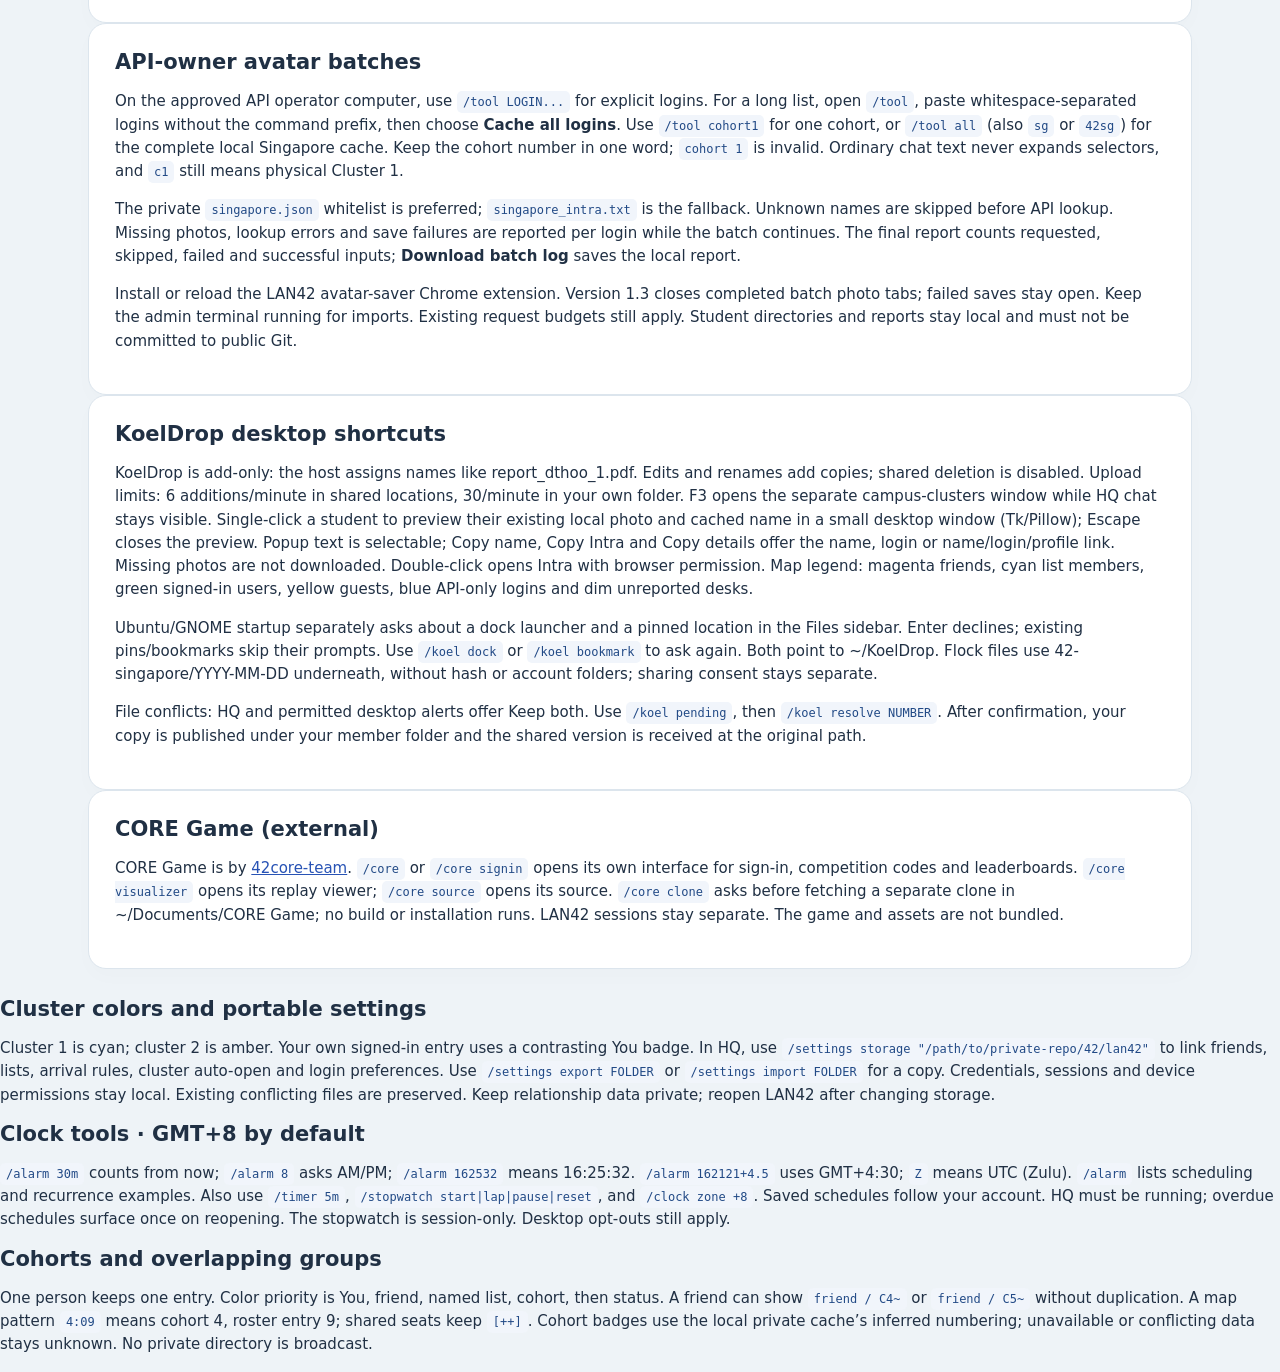
==== commit 50ade138: "feat(campus): clarify seat selection and add silent-baseline arrivals Use persistent selected-seat d" ====
--- a/docs/quick-guide.html
+++ b/docs/quick-guide.html
@@ -4,7 +4,7 @@
 ./lan42.sh</code></pre><button type="button" class="copy" data-copy="git clone https://github.com/CrispyNuggetD/42sg-campus-lan.git
 cd 42sg-campus-lan
 sh setup.sh
-./lan42.sh">Copy quick start</button></div><p>Try <code>/games</code> or <code>/help</code>. For API-reported cluster occupancy, Singapore students can <code>/signin</code>, then <code>/clusters</code> or <code>/clusters 2</code>—<strong>only while an approved host is running on campus (currently hnah’s).</strong> Installing or pulling LAN42 alone does not provide that service. Guest chat/games remain available when the host is offline. Stable, always-on hosting is future work. No student API key is needed to join the configured host.</p></section><aside id="permissions" class="consent"><h2>Your browser. Your choice.</h2><p><strong>Set up faster:</strong> <code>/setup</code> or <code>/allow batch</code> lists categories with y/n choices. Type <code>all</code> during setup, or use <code>/allow all</code>, to allow the whole list after one confirmation. File receives, group joins and broadcast approvals remain separate.</p><p>One browser approval covers inherited browser pages for this LAN42 session. Game terminals and ordinary desktop notices have separate permissions. Important host, broadcast, release and offline-warning alerts default to on; explicit notification denial still blocks them. Chat, DMs and pokes default to off. <code>/notify</code> lists channels; <code>/notify all off</code> silences everything. <kbd>Enter</kbd> means <strong>No</strong>. Type <kbd>y</kbd> then Enter to allow this action.</p><div class="permissions"><span><strong>Allow once</strong>Browser pages stay approved for this session. Press Enter at “Always allow?” to ask again on the next app session.</span><span><strong>Always allow</strong>Answer y to the follow-up. /help then opens this guide immediately.</span><span><strong>Change your mind</strong><code>/settings permissions help ask</code><br>Use ask, allow or deny for any category.</span></div><p style="margin-top:16px;font-size:12px">Global browser control: <code>/settings permissions browser allow</code>. Specific categories inherit it unless overridden; browser deny blocks all browser pages.<br>Categories: browser · help · forknite · profiles · signin · tools · photos · notifications · terminals. Preferences belong to your local login. Browser permissions cover requested new pages; LAN42 does not read your existing Chrome tabs.</p></aside><div class="grid"><section class="card" id="meet"><div class="card-head"><span class="num">01</span><h2>Find your people</h2></div><p class="sub">Your HQ stays open while you connect to friends.</p><div class="row"><div class="cmd"><code>/join c1r2s3</code><button type="button" class="copy" data-copy="/join c1r2s3" aria-label="Copy command">Copy</button></div><p>Link a friend’s LAN42 node at that seat.</p></div><div class="row"><div class="cmd"><code>/who · /roster</code></div><p>See connected LAN42 users.</p></div><div class="row"><div class="cmd"><code>/clusters · /c1 · /c2</code></div><p>Open the separate LAN42 clusters window for API-reported seats. In that window, r or Enter refreshes from the host and the header shows snapshot age. /settings clusters-auto-open on can open it with HQ.</p></div><div class="row"><div class="cmd"><code>/locate thtay</code><button type="button" class="copy" data-copy="/locate thtay" aria-label="Copy command">Copy</button></div><p>In the clusters window, find the reported seat for a login. HQ can still highlight its LAN42 peers.</p></div><div class="row"><div class="cmd"><code>/profile</code><button type="button" class="copy" data-copy="/profile" aria-label="Copy command">Copy</button></div><p>Open your personal signed-in Intra home.</p></div><div class="row"><div class="cmd"><code>/profile thtay hnah</code><button type="button" class="copy" data-copy="/profile thtay hnah" aria-label="Copy command">Copy</button></div><p>Request two public Intra profile tabs.</p></div><div class="row"><div class="cmd"><code>/next · /prev</code></div><p>Page through maps and rosters.</p></div><div class="row"><div class="cmd"><code>/settings clusters-auto-open on</code><button type="button" class="copy" data-copy="/settings clusters-auto-open on">Copy</button></div><p>Save the automatic clusters-window choice. HQ waits for sign-in/operator access, honors terminal denial and retries launch failures. Use off to disable it.</p></div></section><section class="card" id="relationships"><div class="card-head"><span class="num">02</span><h2>Friends, mutuals &amp; lists</h2></div><p class="sub">Your relationship labels and lists stay on your computer.</p><div class="row"><div class="cmd"><code>/track dthoo thtay</code><button type="button" class="copy" data-copy="/track dthoo thtay" aria-label="Copy command">Copy</button></div><p>Add acquaintances. /track shows your current setup.</p></div><div class="row"><div class="cmd"><code>/track friends dthoo</code><button type="button" class="copy" data-copy="/track friends dthoo" aria-label="Copy command">Copy</button></div><p>Promote a friend; arrivals get a warmer message.</p></div><div class="row"><div class="cmd"><code>/track status moots thtay</code><button type="button" class="copy" data-copy="/track status moots thtay" aria-label="Copy command">Copy</button></div><p>Set mutuals (moots). oomf is another relationship label.</p></div><div class="row"><div class="cmd"><code>/track list lunch add dthoo thtay</code><button type="button" class="copy" data-copy="/track list lunch add dthoo thtay" aria-label="Copy command">Copy</button></div><p>Create or add to an independent list called @lunch.</p></div><div class="row"><div class="cmd"><code>/track list lunch remove thtay</code><button type="button" class="copy" data-copy="/track list lunch remove thtay" aria-label="Copy command">Copy</button></div><p>Remove a list member. Use delete to remove the list.</p></div><div class="row"><div class="cmd"><code>/untrack dthoo · /untrack all</code></div><p>Stop personal tracking; custom lists remain independent.</p></div><div class="row"><div class="cmd"><code>/track config · /track help</code></div><p>Find the private JSON file or full terminal guide.</p></div></section><section class="card" id="messages"><div class="card-head"><span class="num">03</span><h2>Lunch plans &amp; private messages</h2></div><p class="sub">You type the message and press Enter to send.</p><div class="row"><div class="cmd"><code>/dm dthoo &quot;want lunch?&quot;</code><button type="button" class="copy" data-copy="/dm dthoo &quot;want lunch?&quot;" aria-label="Copy command">Copy</button></div><p>Send a direct message to one reachable user.</p></div><div class="row"><div class="cmd"><code>/dm friends &quot;do you all want lunch?&quot;</code><button type="button" class="copy" data-copy="/dm friends &quot;do you all want lunch?&quot;" aria-label="Copy command">Copy</button></div><p>Send one individual DM per selected friend.</p></div><div class="row"><div class="cmd"><code>/dm @lunch &quot;meet at noon?&quot;</code><button type="button" class="copy" data-copy="/dm @lunch &quot;meet at noon?&quot;" aria-label="Copy command">Copy</button></div><p>Use a custom list as the recipient selector.</p></div><div class="row"><div class="cmd"><code>/alert mutuals &quot;game later?&quot;</code><button type="button" class="copy" data-copy="/alert mutuals &quot;game later?&quot;" aria-label="Copy command">Copy</button></div><p>An alias for targeted DMs and desktop notifications.</p></div><div class="row"><div class="cmd"><code>/compose</code><button type="button" class="copy" data-copy="/compose" aria-label="Copy command">Copy</button></div><p>Restore a waiting notification-action draft after finishing your input.</p></div></section><section class="card" id="alerts"><div class="card-head"><span class="num">04</span><h2>Arrival rules, separately</h2></div><p class="sub">Campus checks run every five minutes while HQ is open. LAN42 arrivals use lobby updates.</p><div class="row"><div class="cmd"><code>/settings clusters include cohort4 c1</code><button type="button" class="copy" data-copy="/settings clusters include cohort4 c1" aria-label="Copy command">Copy</button></div><p>Subscribe to cohort4 arrivals in Cluster 1. C1/cluster1 also work.</p></div><div class="row"><div class="cmd"><code>/settings clusters exclude some-login</code><button type="button" class="copy" data-copy="/settings clusters exclude some-login" aria-label="Copy command">Copy</button></div><p>Exclude someone from the separate arrival rules.</p></div><div class="row"><div class="cmd"><code>/settings clusters c1</code><button type="button" class="copy" data-copy="/settings clusters c1" aria-label="Copy command">Copy</button></div><p>Limit rule alerts to cluster 1. Use c2 or all; C1/cluster1 also work. Friends keep their own alerts.</p></div><div class="row"><div class="cmd"><code>/settings clusters on · off</code></div><p>Enable or pause these rules; personal friend tracking stays separate.</p></div><div class="row"><div class="cmd"><code>/settings clusters clear include</code><button type="button" class="copy" data-copy="/settings clusters clear include" aria-label="Copy command">Copy</button></div><p>Clear includes; use exclude to clear exclusions.</p></div><div class="row"><div class="cmd"><code>/track alerts dthoo campus off</code><button type="button" class="copy" data-copy="/track alerts dthoo campus off" aria-label="Copy command">Copy</button></div><p>Mute personal campus alerts. Use lobby for LAN42 arrivals.</p></div><div class="row"><div class="cmd"><code>/notify off · /notify on</code></div><p>Mute or enable desktop notices; terminal history remains.</p></div></section><section class="card" id="forknite"><div class="card-head"><span class="num">05</span><h2>FORKNITE: dinner is competitive</h2></div><p class="sub">Native Philosophers runs on the host. Stop a round before changing its settings.</p><div class="row"><div class="cmd"><code>/game forknite</code><button type="button" class="copy" data-copy="/game forknite" aria-label="Copy command">Copy</button></div><p>Request a game terminal, then approve the browser launch separately.</p></div><div class="row"><div class="cmd"><code>/sabo friends · /sabo @lunch</code></div><p>Seat offline stand-ins selected from your local relationships/lists.</p></div><div class="row"><div class="cmd"><code>/sabo 4 random I4</code><button type="button" class="copy" data-copy="/sabo 4 random I4" aria-label="Copy command">Copy</button></div><p>Select four saved Intake 4 members. I4, i4, intake4 and cohort4 are equivalent; C means physical cluster.</p></div><div class="row"><div class="cmd"><code>/start · /stop · /status</code></div><p>Start a tournament, stop it or read its status.</p></div><div class="row"><div class="cmd"><code>/timings 600 100 100</code><button type="button" class="copy" data-copy="/timings 600 100 100" aria-label="Copy command">Copy</button></div><p>Set die, eat and sleep times in milliseconds.</p></div><div class="row"><div class="cmd"><code>/storm on · /meals 3</code></div><p>Enable progressive rounds and choose a meal goal.</p></div><div class="row"><div class="cmd"><code>/sabo history · /browser</code></div><p>See selections or request a fresh browser invitation.</p></div><div class="row"><div class="cmd"><code>/make</code><button type="button" class="copy" data-copy="/make" aria-label="Copy command">Copy</button></div><p>Build the configured Philo executable. A missing binary also builds on launch.</p></div><div class="row"><div class="cmd"><code>/sabo c1 · /sabo c2 · /sabo c1:2</code></div><p>Select campus-online people in Cluster 1, Cluster 2 or both. They do not need LAN42 open; /sabo verified instead selects active signed-in LAN42 users.</p></div><div class="row"><div class="cmd"><code>/sabo c1r3:4s1:2</code><button type="button" class="copy" data-copy="/sabo c1r3:4s1:2">Copy</button></div><p>Inclusive rows 3–4, seats 1–2 in each row, Cluster 1. c1r3:6 selects all seats in rows 3–6; c1r3s1:4 selects seats 1–4 in row 3.</p></div><div class="row"><div class="cmd"><code>Round table · Readable grid · Table zoom</code></div><p>Default 100% circular table: the last seat is beside seat 1, with a shared fork between every pair. Large tables extend the page; scroll or manually zoom out (10–150%). Grid is optional.</p></div></section><section class="card" id="games"><div class="card-head"><span class="num">06</span><h2>More games &amp; photo tools</h2></div><p class="sub">HQ stays online when a game opens its own terminal.</p><div class="row"><div class="cmd"><code>/game tetris</code><button type="button" class="copy" data-copy="/game tetris" aria-label="Copy command">Copy</button></div><p>Co-op Tetris. Tab switches between play and chat.</p></div><div class="row"><div class="cmd"><code>/game bluff free</code><button type="button" class="copy" data-copy="/game bluff free" aria-label="Copy command">Copy</button></div><p>Who Said That? Use /answer and /vote when prompted.</p></div><div class="row"><div class="cmd"><code>/game hexwars</code><button type="button" class="copy" data-copy="/game hexwars" aria-label="Copy command">Copy</button></div><p>C bot arena. /bot opens its workshop.</p></div><div class="row"><div class="cmd"><code>/rooms · /join 3 · /leave</code></div><p>Browse rooms, join a numbered room or leave.</p></div><div class="row"><div class="cmd"><code>/tool thtay hnah</code><button type="button" class="copy" data-copy="/tool thtay hnah" aria-label="Copy command">Copy</button></div><p>Request a private photo panel and an approved photo-save batch.</p></div><div class="row"><div class="cmd"><code>/about · /repo</code></div><p>Project purpose and public source. /repo requests a browser tab.</p></div><div class="row"><div class="cmd"><code>/koel help</code><button type="button" class="copy" data-copy="/koel help" aria-label="Copy command">Copy</button></div><p>KoelDrop: the uwu bird, but it brings files. Group file sharing is available in signed-in HQ. The host creates a group; recipients approve invitations and files.</p></div><div class="row"><div class="cmd"><code>/settings koel-sound always</code><button type="button" class="copy" data-copy="/settings koel-sound always" aria-label="Copy command">Copy</button></div><p>Optional running joke: off by default; once or always, with an Are you SURE? confirmation.</p></div><div class="row"><div class="cmd"><code>/signin · /settings signout</code></div><p>Reuse a saved sign-in or request OAuth; sign out ends the session.</p></div><div class="row"><div class="cmd"><code>/settings autologin saved</code><button type="button" class="copy" data-copy="/settings autologin saved" aria-label="Copy command">Copy</button></div><p>Auto-login using an existing session without opening a browser. on permits an OAuth request if needed; off is manual.</p></div><div class="row"><div class="cmd"><code>/settings signin-close on</code><button type="button" class="copy" data-copy="/settings signin-close on" aria-label="Copy command">Copy</button></div><p>Try to close the completed sign-in tab. The optional updated browser helper can close that tab reliably.</p></div><div class="row"><div class="cmd"><code>/restart · /update · /quit</code></div><p>/restart offers all local tabs/services or just this window; /update pulls code and asks before a package-wide reload. /quit closes a miniapp while HQ stays open.</p></div><div class="row"><div class="cmd"><code>/tool I4 · /tool intake4 · /tool cohort4</code></div><p>Equivalent intake photo batches. Existing pictures never expire automatically. Seat selection uses saved SG data first and sends only selected missing pictures to the permission-controlled photo tool.</p></div></section><section class="card" id="files"><div class="card-head"><span class="num">↗</span><h2>KoelDrop: files in your nest</h2></div><p class="sub">The host starts a 42 Singapore flock. Join once, always join or never show again; receiving files stays separate. Local copies are kept on shutdown.</p><div class="row"><div class="cmd"><code>/koel flock once</code><button type="button" class="copy" data-copy="/koel flock once">Copy</button></div><p>Verified SG users on campus: join the public flock in a fresh folder after consent. Use always, never or ask to change future choices. /koel flock-dir PATH sets its service root. Existing folders are never imported or erased.</p></div><div class="row"><div class="cmd"><code>/koel create</code><button type="button" class="copy" data-copy="/koel create">Copy</button></div><p>The on-campus API host can also create a private invitation group after confirmation. No experimental flag is needed.</p></div><div class="row"><div class="cmd"><code>/koel invite dthoo</code><button type="button" class="copy" data-copy="/koel invite dthoo">Copy</button></div><p>Invite a verified student in your trusted lobby. friends and @LIST also work.</p></div><div class="row"><div class="cmd"><code>/koel accept 1</code><button type="button" class="copy" data-copy="/koel accept 1">Copy</button></div><p>Accept invitation 1 and start uploads from a dedicated folder. /koel decline 1 says no.</p></div><div class="row"><div class="cmd"><code>/koel pending</code><button type="button" class="copy" data-copy="/koel pending">Copy</button></div><p>List incoming file offers. /koel receive 1 approves; /koel reject 1 declines.</p></div><div class="row"><div class="cmd"><code>/koel dir &quot;EMPTY PATH&quot;</code><button type="button" class="copy" data-copy="/koel dir &quot;EMPTY PATH&quot;">Copy</button></div><p>Choose a dedicated folder; unrelated home folders are never scanned.</p></div><div class="row"><div class="cmd"><code>/koel leave</code><button type="button" class="copy" data-copy="/koel leave">Copy</button></div><p>Stop group uploads and keep local copies. /koel sync syncs now.</p></div><div class="row"><div class="cmd"><code>/koel trust dthoo</code><button type="button" class="copy" data-copy="/koel trust dthoo">Copy</button></div><p>Separately confirm automatic receives from this person in this group; deletions still ask.</p></div></section><section class="card" id="web-search"><div class="card-head"><span class="num">↗</span><h2>Search with a little impact</h2></div><p class="sub">Ecosia by default; Google or custom HTTPS engines in /settings search. Ecosia says all profits fund climate action.</p><div class="row"><div class="cmd"><code>/search your search terms</code></div><p>Opens your default browser with the chosen engine. Permanent aggregate reporting defaults on; /settings search counting off opts out. No query-history list, student identity or result tracking is retained.</p></div><div class="row"><div class="cmd"><code>/search stats</code></div><p>Host-recorded Ecosia launch total and estimated unique searches. These are usage figures, not verified completed searches or trees planted. Offline hosts never block opening a search.</p></div></section><section class="card" id="audio"><p class="sub">Exam quiet: Wednesday 15–18 and every Saturday 13–16 SGT. LAN42 audio only; system output stays unchanged. The pinned host can add dated windows. /quiet status · /exams. Release popups coalesce for 30 minutes and are capped at one per 24 hours.</p><div class="card-head"><span class="num">↗</span><h2>One little uwu</h2></div><p class="sub">Sound is opt-in. Automatic calls stay off until enabled and play only on your computer.</p><div class="row"><div class="cmd"><code>/uwu</code><button type="button" class="copy" data-copy="/uwu">Copy</button></div><p>One short, 0.85-second koel call. Mac playback uses a native WAV copy with brief silence around the unchanged call. If sound is off, LAN42 asks first.</p></div><div class="row"><div class="cmd"><code>/uwu dthoo</code><button type="button" class="copy" data-copy="/uwu dthoo">Copy</button></div><p>A private two-second poke; the recipient controls notifications and audio.</p></div><div class="row"><div class="cmd"><code>/uwu auto</code><button type="button" class="copy" data-copy="/uwu auto">Copy</button></div><p>Saved account choice across HQ and game windows. HQ alone chirps once at startup, then every 10–15 minutes; /uwu off saves off. Quiet/muted startup calls are skipped. Persistent sound requires /settings koel-sound always.</p></div><div class="row"><div class="cmd"><code>/volume</code><button type="button" class="copy" data-copy="/volume">Copy</button></div><p>Toggle system output 0 ↔ 30%. /volume 65 sets it to 65% and matches your desktop slider.</p></div><div class="row"><div class="cmd"><code>/settings audio-auto-on off</code><button type="button" class="copy" data-copy="/settings audio-auto-on off">Copy</button></div><p>Stop automatic unmuting. Muted uwu asks to raise output to 30%, then separately offers to remember that permission. /settings audio-startup-volume on separately sets output to 30% when HQ starts.</p></div><div class="row"><div class="cmd"><code>/notify uwu on · /notify uwu off</code></div><p>Manual, scheduled and startup uwus request a two-second local desktop toast without a second copy of the audio. Global notification off/denial applies. Received pokes have a separate /notify pokes channel.</p></div></section><section class="card" id="clocks"><div class="card-head"><span class="num">◷</span><h2>Clocks and reminders</h2></div><p class="sub">Saved schedules follow your account; HQ must remain running.</p><div class="row"><div class="cmd"><code>/timer 5m Tea</code><button type="button" class="copy" data-copy="/timer 5m Tea">Copy</button></div><p>Start a timer. Finished timers and due alarms use opted-in uwu sound, respecting notification settings, F4 mute, quiet windows and volume permissions.</p></div><div class="row"><div class="cmd"><code>/alarm daily 8pm Dinner</code><button type="button" class="copy" data-copy="/alarm daily 8pm Dinner">Copy</button></div><p>One-off and recurring alarms use the selected timezone. /notify alarms off silences alarm desktop notices; the in-app reminder remains.</p></div><div class="row"><div class="cmd"><code>/stopwatch · /clock display +8</code></div><p>Stopwatch and clock displays stay silent. /clock display local restores the default GMT+8 display.</p></div></section><section class="card" id="terminal"><div class="card-head"><span class="num">↗</span><h2>A terminal, still a terminal</h2></div><p class="sub">Up/Down recalls your local history. Enter at a consent prompt means No.</p><div class="row"><div class="cmd"><code>!pwd</code><button type="button" class="copy" data-copy="!pwd">Copy</button></div><p>Run a local shell command; press Enter when it finishes to return to LAN42.</p></div><div class="row"><div class="cmd"><code>!adjust_volume 30</code><button type="button" class="copy" data-copy="!adjust_volume 30">Copy</button></div><p>The terminal helper uses the same output control as /volume.</p></div><div class="row"><div class="cmd"><code>/track 2 4</code><button type="button" class="copy" data-copy="/track 2 4">Copy</button></div><p>In the clusters miniapp, track displayed roster numbers 2 and 4 after confirming their names and seats.</p></div><div class="row"><div class="cmd"><code>/restart</code><button type="button" class="copy" data-copy="/restart">Copy</button></div><p>HQ /restart asks whether to reload all local LAN42 tabs and services. Yes ends local matches; No restarts only the current window. The shared shell helper lan42restart offers the package-wide prompt too.</p></div><div class="row"><div class="cmd"><code>/settings autologin saved</code><button type="button" class="copy" data-copy="/settings autologin saved">Copy</button></div><p>Reuse a saved sign-in next launch. After first successful sign-in, LAN42 offers to remember your choice.</p></div></section><section class="card" id="announcements"><div class="card-head"><span class="num">↗</span><h2>A message from the host</h2></div><p class="sub">Host authority is checked by the server, using verified Intra identities.</p><div class="row"><div class="cmd"><code>/broadcast New version is out!</code><button type="button" class="copy" data-copy="/broadcast New version is out!">Copy</button></div><p>The API host broadcasts after a warning. Students submit a request for host approval; approved messages credit their Intra.</p></div><div class="row"><div class="cmd"><code>/announce status</code><button type="button" class="copy" data-copy="/announce status">Copy</button></div><p>Check API-host availability. Guest lobbies keep running offline and retry the pinned host about every two minutes.</p></div></section><!-- runtime-help:start --><section class="card" id="runtime-help"><h2>Current terminal /help</h2><p class="sub">The app’s help text, included directly from its source.</p><div class="row"><div class="cmd"><code>/quiet status: LAN42-only exam audio mute | /exams: cached SG schedule | admin /quiet MINUTES | release popups: max once/24h</code></div></div><div class="row"><div class="cmd"><code>/search TERMS: chosen engine in your browser | /settings search: engine + aggregate counting opt-out | /search stats</code></div></div><div class="row"><div class="cmd"><code>/notify: channel preferences | /notify dms on | /notify host off | /notify all off: silence every desktop alert</code></div></div><div class="row"><div class="cmd"><code>Click footer buttons or use F2 sign in/out | F3 clusters window | F4 system mute | F5 output 0/30% | F6 uwu | F7 auto uwu</code></div></div><div class="row"><div class="cmd"><code>/changelog: server release history and alpha testing credits</code></div></div><div class="row"><div class="cmd"><code>API views: verified Singapore sign-in; enrolled API operators may use local /clusters and /info offsite.</code></div></div><div class="row"><div class="cmd"><code>/announce TEXT / /broadcast TEXT: host broadcasts; students request host approval | /announce status</code></div></div><div class="row"><div class="cmd"><code>Up/Down: local command history | !COMMAND: local shell | /volume [0–100]: output volume</code></div></div><div class="row"><div class="cmd"><code>/uwu: meet the koel file courier + local sound test | /uwu auto|on|off: local calls every 10–15 min | /uwu LOGIN: poke</code></div></div><div class="row"><div class="cmd"><code>/about: project purpose + public source | /repo: request browser link | /roadmap files: file-sharing help</code></div></div><div class="row"><div class="cmd"><code>/lobby or /who: roster | /map 1 or /map 2: seats | /next /prev: lobby pages</code></div></div><div class="row"><div class="cmd"><code>/who /rooms /games | /game tetris | /game bluff free|prompt | /game hexwars | /game forknite</code></div></div><div class="row"><div class="cmd"><code>Hex Wars: /bot (menu) | /bot upload PATH.c | /bot demo | /practice | /start</code></div></div><div class="row"><div class="cmd"><code>/join (seat questions) | /join ROOM | /invite (friend seat) | /invite-room</code></div></div><div class="row"><div class="cmd"><code>/start /leave | /answer TEXT | /vote USER1 USER2 ... | /connect IP [PORT]</code></div></div><div class="row"><div class="cmd"><code>/tool LOGIN...|cohort1|all: private photo batch from local SG cache | /info [FILTER] [PAGE]: API-operator campus directory</code></div></div><div class="row"><div class="cmd"><code>/clusters: open a separate map window | /c1 /c2: one cluster | in that window r/Enter refreshes and shows snapshot age</code></div></div><div class="row"><div class="cmd"><code>/friend or /friends LOGIN|NUMBER: track and mark friend | /track: relationships/lists | /profile [LOGIN|NUMBER]: any tab; numbers confirm campus occupants</code></div></div><div class="row"><div class="cmd"><code>/alarm [30m|8pm|162532|daily 8pm|weekly mon,wed 08:00] | /timer 5m | /stopwatch | /clock: GMT+8 clock tools</code></div></div><div class="row"><div class="cmd"><code>/settings storage [FOLDER] | export/import FOLDER [combine|overwrite] | /settings resolve FOLDER combine|overwrite: portable preferences</code></div></div><div class="row"><div class="cmd"><code>/settings clusters: include/exclude arrival rules; login targets require the local private Singapore whitelist</code></div></div><div class="row"><div class="cmd"><code>/sabo c1|c2 [COUNT]: campus-online cluster | c1r3:4s1:2: inclusive seat ranges | /sabo I4 or intake4 (cohort4 also works): intake | /sabo verified [COUNT]: SG sign-ins</code></div></div><div class="row"><div class="cmd"><code>/sabo friends | /dm friends &quot;want lunch?&quot; | /untrack LOGIN...|all | /alert LOGIN MESSAGE</code></div></div><div class="row"><div class="cmd"><code>/setup or /allow batch: choose popup categories y/n | /allow all: approve the whole list</code></div></div><div class="row"><div class="cmd"><code>/signin | /settings (profile, sign out, notifications) | /authhost SEAT | /notify on|off | /home | /help | /quit (miniapps close their tmux window)</code></div></div><div class="row"><div class="cmd"><code>/game forknite: browser game room | /browser: reopen current FORKNITE website</code></div></div><div class="row"><div class="cmd"><code>/core [open|signin|visualizer|source]: external CORE Game by 42core-team | /core clone: separate source clone</code></div></div><div class="row"><div class="cmd"><code>/koel flock once|always|never|ask: host-started 42SG flock | /koel flock-dir PATH: service root; local copies are kept</code></div></div><div class="row"><div class="cmd"><code>/roadmap koeldrop | /koel help: campus file sharing; /koel create | /koel pending</code></div></div><div class="row"><div class="cmd"><code>/update (or /upgrade): update package + reload local instances | /restart: choose this window or all local LAN42 tabs</code></div></div><div class="row"><div class="cmd"><code>Chat: type and Enter. Tab completes /commands and games. PgUp/PgDn scroll. Tetris: Tab toggles play/chat.</code></div></div><div class="row"><div class="cmd"><code>Tetris play: arrows or WASD move/rotate, Space drops. Shared board!</code></div></div><div class="row"><div class="cmd"><code>Bluff: identify each entry author in order; own entry is ignored in scoring.</code></div></div></section><!-- runtime-help:end --></div><p id="empty" class="empty" role="status">No matching commands. Try a different word.</p><section class="selectors"><h2>One selector, several places</h2><div class="selector-grid"><div><code>friends</code><p>Friends + mutuals/moots + oomf.</p></div><div><code>tracked</code><p>Acquaintances only; the default label.</p></div><div><code>alltracked</code><p>Everyone in your personal relationship registry.</p></div><div><code>mutuals / moots</code><p>Your local mutuals label. No reciprocal request is sent.</p></div><div><code>oomf</code><p>A separate friendly relationship label.</p></div><div><code>@lunch</code><p>A custom list. Membership does not enable tracking.</p></div></div><p class="sub">Selectors expand on your computer. Cluster-rule exclusions affect those rules only; they do not mute personal friend alerts. Group DMs are individual messages with a delivery summary, not a shared group thread.</p><div class="example"><h3>A little less typing, a little more lunch</h3><pre>/track dthoo thtay
+./lan42.sh">Copy quick start</button></div><p>Try <code>/games</code> or <code>/help</code>. For API-reported cluster occupancy, Singapore students can <code>/signin</code>, then <code>/clusters</code> or <code>/clusters 2</code>—<strong>only while an approved host is running on campus (currently hnah’s).</strong> Installing or pulling LAN42 alone does not provide that service. Guest chat/games remain available when the host is offline. Stable, always-on hosting is future work. No student API key is needed to join the configured host.</p></section><aside id="permissions" class="consent"><h2>Your browser. Your choice.</h2><p><strong>Set up faster:</strong> <code>/setup</code> or <code>/allow batch</code> lists categories with y/n choices. Type <code>all</code> during setup, or use <code>/allow all</code>, to allow the whole list after one confirmation. File receives, group joins and broadcast approvals remain separate.</p><p>One browser approval covers inherited browser pages for this LAN42 session. Game terminals and ordinary desktop notices have separate permissions. Important host, broadcast, release and offline-warning alerts default to on; explicit notification denial still blocks them. Chat, DMs and pokes default to off. <code>/notify</code> lists channels; <code>/notify all off</code> silences everything. <kbd>Enter</kbd> means <strong>No</strong>. Type <kbd>y</kbd> then Enter to allow this action.</p><div class="permissions"><span><strong>Allow once</strong>Browser pages stay approved for this session. Press Enter at “Always allow?” to ask again on the next app session.</span><span><strong>Always allow</strong>Answer y to the follow-up. /help then opens this guide immediately.</span><span><strong>Change your mind</strong><code>/settings permissions help ask</code><br>Use ask, allow or deny for any category.</span></div><p style="margin-top:16px;font-size:12px">Global browser control: <code>/settings permissions browser allow</code>. Specific categories inherit it unless overridden; browser deny blocks all browser pages.<br>Categories: browser · help · forknite · profiles · signin · tools · photos · notifications · terminals. Preferences belong to your local login. Browser permissions cover requested new pages; LAN42 does not read your existing Chrome tabs.</p></aside><div class="grid"><section class="card" id="meet"><div class="card-head"><span class="num">01</span><h2>Find your people</h2></div><p class="sub">Your HQ stays open while you connect to friends.</p><div class="row"><div class="cmd"><code>/join c1r2s3</code><button type="button" class="copy" data-copy="/join c1r2s3" aria-label="Copy command">Copy</button></div><p>Link a friend’s LAN42 node at that seat.</p></div><div class="row"><div class="cmd"><code>/who · /roster</code></div><p>See connected LAN42 users.</p></div><div class="row"><div class="cmd"><code>/clusters · /c1 · /c2</code></div><p>Open the separate LAN42 clusters window for API-reported seats. In that window, r or Enter refreshes from the host and the header shows snapshot age. /settings clusters-auto-open on can open it with HQ.</p></div><div class="row"><div class="cmd"><code>/locate thtay</code><button type="button" class="copy" data-copy="/locate thtay" aria-label="Copy command">Copy</button></div><p>In the clusters window, find the reported seat for a login. HQ can still highlight its LAN42 peers.</p></div><div class="row"><div class="cmd"><code>/profile</code><button type="button" class="copy" data-copy="/profile" aria-label="Copy command">Copy</button></div><p>Open your personal signed-in Intra home.</p></div><div class="row"><div class="cmd"><code>/profile thtay hnah</code><button type="button" class="copy" data-copy="/profile thtay hnah" aria-label="Copy command">Copy</button></div><p>Request two public Intra profile tabs.</p></div><div class="row"><div class="cmd"><code>/next · /prev</code></div><p>Page through maps and rosters.</p></div><div class="row"><div class="cmd"><code>/settings clusters-auto-open on</code><button type="button" class="copy" data-copy="/settings clusters-auto-open on">Copy</button></div><p>Save the automatic clusters-window choice. HQ waits for sign-in/operator access, honors terminal denial and retries launch failures. Use off to disable it.</p></div></section><section class="card" id="relationships"><div class="card-head"><span class="num">02</span><h2>Friends, mutuals &amp; lists</h2></div><p class="sub">Your relationship labels and lists stay on your computer.</p><div class="row"><div class="cmd"><code>/track dthoo thtay</code><button type="button" class="copy" data-copy="/track dthoo thtay" aria-label="Copy command">Copy</button></div><p>Add acquaintances. /track shows your current setup.</p></div><div class="row"><div class="cmd"><code>/track friends dthoo</code><button type="button" class="copy" data-copy="/track friends dthoo" aria-label="Copy command">Copy</button></div><p>Promote a friend; arrivals get a warmer message.</p></div><div class="row"><div class="cmd"><code>/track status moots thtay</code><button type="button" class="copy" data-copy="/track status moots thtay" aria-label="Copy command">Copy</button></div><p>Set mutuals (moots). oomf is another relationship label.</p></div><div class="row"><div class="cmd"><code>/track list lunch add dthoo thtay</code><button type="button" class="copy" data-copy="/track list lunch add dthoo thtay" aria-label="Copy command">Copy</button></div><p>Create or add to an independent list called @lunch.</p></div><div class="row"><div class="cmd"><code>/track list lunch remove thtay</code><button type="button" class="copy" data-copy="/track list lunch remove thtay" aria-label="Copy command">Copy</button></div><p>Remove a list member. Use delete to remove the list.</p></div><div class="row"><div class="cmd"><code>/untrack dthoo · /untrack all</code></div><p>Stop personal tracking; custom lists remain independent.</p></div><div class="row"><div class="cmd"><code>/track config · /track help</code></div><p>Find the private JSON file or full terminal guide.</p></div></section><section class="card" id="messages"><div class="card-head"><span class="num">03</span><h2>Lunch plans &amp; private messages</h2></div><p class="sub">You type the message and press Enter to send.</p><div class="row"><div class="cmd"><code>/dm dthoo &quot;want lunch?&quot;</code><button type="button" class="copy" data-copy="/dm dthoo &quot;want lunch?&quot;" aria-label="Copy command">Copy</button></div><p>Send a direct message to one reachable user.</p></div><div class="row"><div class="cmd"><code>/dm friends &quot;do you all want lunch?&quot;</code><button type="button" class="copy" data-copy="/dm friends &quot;do you all want lunch?&quot;" aria-label="Copy command">Copy</button></div><p>Send one individual DM per selected friend.</p></div><div class="row"><div class="cmd"><code>/dm @lunch &quot;meet at noon?&quot;</code><button type="button" class="copy" data-copy="/dm @lunch &quot;meet at noon?&quot;" aria-label="Copy command">Copy</button></div><p>Use a custom list as the recipient selector.</p></div><div class="row"><div class="cmd"><code>/alert mutuals &quot;game later?&quot;</code><button type="button" class="copy" data-copy="/alert mutuals &quot;game later?&quot;" aria-label="Copy command">Copy</button></div><p>An alias for targeted DMs and desktop notifications.</p></div><div class="row"><div class="cmd"><code>/compose</code><button type="button" class="copy" data-copy="/compose" aria-label="Copy command">Copy</button></div><p>Restore a waiting notification-action draft after finishing your input.</p></div></section><section class="card" id="alerts"><div class="card-head"><span class="num">04</span><h2>Arrival rules, separately</h2></div><p class="sub">Campus checks run every five minutes while HQ is open. LAN42 arrivals use lobby updates.</p><div class="row"><div class="cmd"><code>/settings clusters include cohort4 c1</code><button type="button" class="copy" data-copy="/settings clusters include cohort4 c1" aria-label="Copy command">Copy</button></div><p>Subscribe to cohort4 arrivals in Cluster 1. C1/cluster1 also work.</p></div><div class="row"><div class="cmd"><code>/settings clusters exclude some-login</code><button type="button" class="copy" data-copy="/settings clusters exclude some-login" aria-label="Copy command">Copy</button></div><p>Exclude someone from the separate arrival rules.</p></div><div class="row"><div class="cmd"><code>/settings clusters c1</code><button type="button" class="copy" data-copy="/settings clusters c1" aria-label="Copy command">Copy</button></div><p>Limit rule alerts to cluster 1. Use c2 or all; C1/cluster1 also work. Friends keep their own alerts.</p></div><div class="row"><div class="cmd"><code>/settings clusters on · off</code></div><p>Enable or pause these rules; personal friend tracking stays separate.</p></div><div class="row"><div class="cmd"><code>/settings clusters clear include</code><button type="button" class="copy" data-copy="/settings clusters clear include" aria-label="Copy command">Copy</button></div><p>Clear includes; use exclude to clear exclusions.</p></div><div class="row"><div class="cmd"><code>/track alerts dthoo campus off</code><button type="button" class="copy" data-copy="/track alerts dthoo campus off" aria-label="Copy command">Copy</button></div><p>Mute personal campus alerts. Use lobby for LAN42 arrivals.</p></div><div class="row"><div class="cmd"><code>/notify off · /notify on</code></div><p>Mute or enable desktop notices; terminal history remains.</p></div></section><section class="card" id="forknite"><div class="card-head"><span class="num">05</span><h2>FORKNITE: dinner is competitive</h2></div><p class="sub">Native Philosophers runs on the host. Stop a round before changing its settings.</p><div class="row"><div class="cmd"><code>/game forknite</code><button type="button" class="copy" data-copy="/game forknite" aria-label="Copy command">Copy</button></div><p>Request a game terminal, then approve the browser launch separately.</p></div><div class="row"><div class="cmd"><code>/sabo friends · /sabo @lunch</code></div><p>Seat offline stand-ins selected from your local relationships/lists.</p></div><div class="row"><div class="cmd"><code>/sabo 4 random I4</code><button type="button" class="copy" data-copy="/sabo 4 random I4" aria-label="Copy command">Copy</button></div><p>Select four saved Intake 4 members. I4, i4, intake4 and cohort4 are equivalent; C means physical cluster.</p></div><div class="row"><div class="cmd"><code>/start · /stop · /status</code></div><p>Start a tournament, stop it or read its status.</p></div><div class="row"><div class="cmd"><code>/timings 600 100 100</code><button type="button" class="copy" data-copy="/timings 600 100 100" aria-label="Copy command">Copy</button></div><p>Set die, eat and sleep times in milliseconds.</p></div><div class="row"><div class="cmd"><code>/storm on · /meals 3</code></div><p>Enable progressive rounds and choose a meal goal.</p></div><div class="row"><div class="cmd"><code>/sabo history · /browser</code></div><p>See selections or request a fresh browser invitation.</p></div><div class="row"><div class="cmd"><code>/make</code><button type="button" class="copy" data-copy="/make" aria-label="Copy command">Copy</button></div><p>Build the configured Philo executable. A missing binary also builds on launch.</p></div><div class="row"><div class="cmd"><code>/sabo c1 · /sabo c2 · /sabo c1:2</code></div><p>Select campus-online people in Cluster 1, Cluster 2 or both. They do not need LAN42 open; /sabo verified instead selects active signed-in LAN42 users.</p></div><div class="row"><div class="cmd"><code>/sabo c1r3:4s1:2</code><button type="button" class="copy" data-copy="/sabo c1r3:4s1:2">Copy</button></div><p>Inclusive rows 3–4, seats 1–2 in each row, Cluster 1. c1r3:6 selects all seats in rows 3–6; c1r3s1:4 selects seats 1–4 in row 3.</p></div><div class="row"><div class="cmd"><code>Round table · Readable grid · Table zoom</code></div><p>Default 100% circular table: the last seat is beside seat 1, with a shared fork between every pair. Large tables extend the page; scroll or manually zoom out (10–150%). Grid is optional.</p></div></section><section class="card" id="games"><div class="card-head"><span class="num">06</span><h2>More games &amp; photo tools</h2></div><p class="sub">HQ stays online when a game opens its own terminal.</p><div class="row"><div class="cmd"><code>/game tetris</code><button type="button" class="copy" data-copy="/game tetris" aria-label="Copy command">Copy</button></div><p>Co-op Tetris. Tab switches between play and chat.</p></div><div class="row"><div class="cmd"><code>/game bluff free</code><button type="button" class="copy" data-copy="/game bluff free" aria-label="Copy command">Copy</button></div><p>Who Said That? Use /answer and /vote when prompted.</p></div><div class="row"><div class="cmd"><code>/game hexwars</code><button type="button" class="copy" data-copy="/game hexwars" aria-label="Copy command">Copy</button></div><p>C bot arena. /bot opens its workshop.</p></div><div class="row"><div class="cmd"><code>/rooms · /join 3 · /leave</code></div><p>Browse rooms, join a numbered room or leave.</p></div><div class="row"><div class="cmd"><code>/tool thtay hnah</code><button type="button" class="copy" data-copy="/tool thtay hnah" aria-label="Copy command">Copy</button></div><p>Request a private photo panel and an approved photo-save batch.</p></div><div class="row"><div class="cmd"><code>/about · /repo</code></div><p>Project purpose and public source. /repo requests a browser tab.</p></div><div class="row"><div class="cmd"><code>/koel help</code><button type="button" class="copy" data-copy="/koel help" aria-label="Copy command">Copy</button></div><p>KoelDrop: the uwu bird, but it brings files. Group file sharing is available in signed-in HQ. The host creates a group; recipients approve invitations and files.</p></div><div class="row"><div class="cmd"><code>/settings koel-sound always</code><button type="button" class="copy" data-copy="/settings koel-sound always" aria-label="Copy command">Copy</button></div><p>Optional running joke: off by default; once or always, with an Are you SURE? confirmation.</p></div><div class="row"><div class="cmd"><code>/signin · /settings signout</code></div><p>Reuse a saved sign-in or request OAuth; sign out ends the session.</p></div><div class="row"><div class="cmd"><code>/settings autologin saved</code><button type="button" class="copy" data-copy="/settings autologin saved" aria-label="Copy command">Copy</button></div><p>Auto-login using an existing session without opening a browser. on permits an OAuth request if needed; off is manual.</p></div><div class="row"><div class="cmd"><code>/settings signin-close on</code><button type="button" class="copy" data-copy="/settings signin-close on" aria-label="Copy command">Copy</button></div><p>Try to close the completed sign-in tab. The optional updated browser helper can close that tab reliably.</p></div><div class="row"><div class="cmd"><code>/restart · /update · /quit</code></div><p>/restart offers all local tabs/services or just this window; /update pulls code and asks before a package-wide reload. /quit closes a miniapp while HQ stays open.</p></div><div class="row"><div class="cmd"><code>/tool I4 · /tool intake4 · /tool cohort4</code></div><p>Equivalent intake photo batches. Existing pictures never expire automatically. Seat selection uses saved SG data first and sends only selected missing pictures to the permission-controlled photo tool.</p></div></section><section class="card" id="files"><div class="card-head"><span class="num">↗</span><h2>KoelDrop: files in your nest</h2></div><p class="sub">The host starts a 42 Singapore flock. Join once, always join or never show again; receiving files stays separate. Local copies are kept on shutdown.</p><div class="row"><div class="cmd"><code>/koel flock once</code><button type="button" class="copy" data-copy="/koel flock once">Copy</button></div><p>Verified SG users on campus: join the public flock in a fresh folder after consent. Use always, never or ask to change future choices. /koel flock-dir PATH sets its service root. Existing folders are never imported or erased.</p></div><div class="row"><div class="cmd"><code>/koel create</code><button type="button" class="copy" data-copy="/koel create">Copy</button></div><p>The on-campus API host can also create a private invitation group after confirmation. No experimental flag is needed.</p></div><div class="row"><div class="cmd"><code>/koel invite dthoo</code><button type="button" class="copy" data-copy="/koel invite dthoo">Copy</button></div><p>Invite a verified student in your trusted lobby. friends and @LIST also work.</p></div><div class="row"><div class="cmd"><code>/koel accept 1</code><button type="button" class="copy" data-copy="/koel accept 1">Copy</button></div><p>Accept invitation 1 and start uploads from a dedicated folder. /koel decline 1 says no.</p></div><div class="row"><div class="cmd"><code>/koel pending</code><button type="button" class="copy" data-copy="/koel pending">Copy</button></div><p>List incoming file offers. /koel receive 1 approves; /koel reject 1 declines.</p></div><div class="row"><div class="cmd"><code>/koel dir &quot;EMPTY PATH&quot;</code><button type="button" class="copy" data-copy="/koel dir &quot;EMPTY PATH&quot;">Copy</button></div><p>Choose a dedicated folder; unrelated home folders are never scanned.</p></div><div class="row"><div class="cmd"><code>/koel leave</code><button type="button" class="copy" data-copy="/koel leave">Copy</button></div><p>Stop group uploads and keep local copies. /koel sync syncs now.</p></div><div class="row"><div class="cmd"><code>/koel trust dthoo</code><button type="button" class="copy" data-copy="/koel trust dthoo">Copy</button></div><p>Separately confirm automatic receives from this person in this group; deletions still ask.</p></div></section><section class="card" id="web-search"><div class="card-head"><span class="num">↗</span><h2>Search with a little impact</h2></div><p class="sub">Ecosia by default; Google or custom HTTPS engines in /settings search. Ecosia says all profits fund climate action.</p><div class="row"><div class="cmd"><code>/search your search terms</code></div><p>Opens your default browser with the chosen engine. Permanent aggregate reporting defaults on; /settings search counting off opts out. No query-history list, student identity or result tracking is retained.</p></div><div class="row"><div class="cmd"><code>/search stats</code></div><p>Host-recorded Ecosia launch total and estimated unique searches. These are usage figures, not verified completed searches or trees planted. Offline hosts never block opening a search.</p></div></section><section class="card" id="audio"><p class="sub">Exam quiet: Wednesday 15–18 and every Saturday 13–16 SGT. LAN42 audio only; system output stays unchanged. The pinned host can add dated windows. /quiet status · /exams. Release popups coalesce for 30 minutes and are capped at one per 24 hours.</p><div class="card-head"><span class="num">↗</span><h2>One little uwu</h2></div><p class="sub">Sound is opt-in. Automatic calls stay off until enabled and play only on your computer.</p><div class="row"><div class="cmd"><code>/uwu</code><button type="button" class="copy" data-copy="/uwu">Copy</button></div><p>One short, 0.85-second koel call. Mac playback uses a native WAV copy with brief silence around the unchanged call. If sound is off, LAN42 asks first.</p></div><div class="row"><div class="cmd"><code>/uwu dthoo</code><button type="button" class="copy" data-copy="/uwu dthoo">Copy</button></div><p>A private two-second poke; the recipient controls notifications and audio.</p></div><div class="row"><div class="cmd"><code>/uwu auto</code><button type="button" class="copy" data-copy="/uwu auto">Copy</button></div><p>Saved account choice across HQ and game windows. HQ alone chirps once at startup, then every 10–15 minutes; /uwu off saves off. Quiet/muted startup calls are skipped. Persistent sound requires /settings koel-sound always.</p></div><div class="row"><div class="cmd"><code>/volume</code><button type="button" class="copy" data-copy="/volume">Copy</button></div><p>Toggle system output 0 ↔ 30%. /volume 65 sets it to 65% and matches your desktop slider.</p></div><div class="row"><div class="cmd"><code>/settings audio-auto-on off</code><button type="button" class="copy" data-copy="/settings audio-auto-on off">Copy</button></div><p>Stop automatic unmuting. Muted uwu asks to raise output to 30%, then separately offers to remember that permission. /settings audio-startup-volume on separately sets output to 30% when HQ starts.</p></div><div class="row"><div class="cmd"><code>/notify uwu on · /notify uwu off</code></div><p>Manual, scheduled and startup uwus request a two-second local desktop toast without a second copy of the audio. Global notification off/denial applies. Received pokes have a separate /notify pokes channel.</p></div></section><section class="card" id="clocks"><div class="card-head"><span class="num">◷</span><h2>Clocks and reminders</h2></div><p class="sub">Saved schedules follow your account; HQ must remain running.</p><div class="row"><div class="cmd"><code>/timer 5m Tea</code><button type="button" class="copy" data-copy="/timer 5m Tea">Copy</button></div><p>Start a timer. Finished timers and due alarms use opted-in uwu sound, respecting notification settings, F4 mute, quiet windows and volume permissions.</p></div><div class="row"><div class="cmd"><code>/alarm daily 8pm Dinner</code><button type="button" class="copy" data-copy="/alarm daily 8pm Dinner">Copy</button></div><p>One-off and recurring alarms use the selected timezone. /notify alarms off silences alarm desktop notices; the in-app reminder remains.</p></div><div class="row"><div class="cmd"><code>/stopwatch · /clock display +8</code></div><p>Stopwatch and clock displays stay silent. /clock display local restores the default GMT+8 display.</p></div></section><section class="card" id="terminal"><div class="card-head"><span class="num">↗</span><h2>A terminal, still a terminal</h2></div><p class="sub">Up/Down recalls your local history. Enter at a consent prompt means No.</p><div class="row"><div class="cmd"><code>!pwd</code><button type="button" class="copy" data-copy="!pwd">Copy</button></div><p>Run a local shell command; press Enter when it finishes to return to LAN42.</p></div><div class="row"><div class="cmd"><code>!adjust_volume 30</code><button type="button" class="copy" data-copy="!adjust_volume 30">Copy</button></div><p>The terminal helper uses the same output control as /volume.</p></div><div class="row"><div class="cmd"><code>/track 2 4</code><button type="button" class="copy" data-copy="/track 2 4">Copy</button></div><p>In the clusters miniapp, track displayed roster numbers 2 and 4 after confirming their names and seats.</p></div><div class="row"><div class="cmd"><code>/restart</code><button type="button" class="copy" data-copy="/restart">Copy</button></div><p>HQ /restart asks whether to reload all local LAN42 tabs and services. Yes ends local matches; No restarts only the current window. The shared shell helper lan42restart offers the package-wide prompt too.</p></div><div class="row"><div class="cmd"><code>/settings autologin saved</code><button type="button" class="copy" data-copy="/settings autologin saved">Copy</button></div><p>Reuse a saved sign-in next launch. After first successful sign-in, LAN42 offers to remember your choice.</p></div></section><section class="card" id="announcements"><div class="card-head"><span class="num">↗</span><h2>A message from the host</h2></div><p class="sub">Host authority is checked by the server, using verified Intra identities.</p><div class="row"><div class="cmd"><code>/broadcast New version is out!</code><button type="button" class="copy" data-copy="/broadcast New version is out!">Copy</button></div><p>The API host broadcasts after a warning. Students submit a request for host approval; approved messages credit their Intra.</p></div><div class="row"><div class="cmd"><code>/announce status</code><button type="button" class="copy" data-copy="/announce status">Copy</button></div><p>Check API-host availability. Guest lobbies keep running offline and retry the pinned host about every two minutes.</p></div></section><!-- runtime-help:start --><section class="card" id="runtime-help"><h2>Current terminal /help</h2><p class="sub">The app’s help text, included directly from its source.</p><div class="row"><div class="cmd"><code>/arrivals on|off|status: new campus API logins after a silent startup baseline; no friend/tracked labels</code></div></div><div class="row"><div class="cmd"><code>/quiet status: LAN42-only exam audio mute | /exams: cached SG schedule | admin /quiet MINUTES | release popups: max once/24h</code></div></div><div class="row"><div class="cmd"><code>/search TERMS: chosen engine in your browser | /settings search: engine + aggregate counting opt-out | /search stats</code></div></div><div class="row"><div class="cmd"><code>/notify: channel preferences | /notify dms on | /notify host off | /notify all off: silence every desktop alert</code></div></div><div class="row"><div class="cmd"><code>Click footer buttons or use F2 sign in/out | F3 clusters window | F4 system mute | F5 output 0/30% | F6 uwu | F7 auto uwu</code></div></div><div class="row"><div class="cmd"><code>/changelog: server release history and alpha testing credits</code></div></div><div class="row"><div class="cmd"><code>API views: verified Singapore sign-in; enrolled API operators may use local /clusters and /info offsite.</code></div></div><div class="row"><div class="cmd"><code>/announce TEXT / /broadcast TEXT: host broadcasts; students request host approval | /announce status</code></div></div><div class="row"><div class="cmd"><code>Up/Down: local command history | !COMMAND: local shell | /volume [0–100]: output volume</code></div></div><div class="row"><div class="cmd"><code>/uwu: meet the koel file courier + local sound test | /uwu auto|on|off: local calls every 10–15 min | /uwu LOGIN: poke</code></div></div><div class="row"><div class="cmd"><code>/about: project purpose + public source | /repo: request browser link | /roadmap files: file-sharing help</code></div></div><div class="row"><div class="cmd"><code>/lobby or /who: roster | /map 1 or /map 2: seats | /next /prev: lobby pages</code></div></div><div class="row"><div class="cmd"><code>/who /rooms /games | /game tetris | /game bluff free|prompt | /game hexwars | /game forknite</code></div></div><div class="row"><div class="cmd"><code>Hex Wars: /bot (menu) | /bot upload PATH.c | /bot demo | /practice | /start</code></div></div><div class="row"><div class="cmd"><code>/join (seat questions) | /join ROOM | /invite (friend seat) | /invite-room</code></div></div><div class="row"><div class="cmd"><code>/start /leave | /answer TEXT | /vote USER1 USER2 ... | /connect IP [PORT]</code></div></div><div class="row"><div class="cmd"><code>/tool LOGIN...|cohort1|all: private photo batch from local SG cache | /info [FILTER] [PAGE]: API-operator campus directory</code></div></div><div class="row"><div class="cmd"><code>/clusters: open a separate map window | /c1 /c2: one cluster | in that window r/Enter refreshes and shows snapshot age</code></div></div><div class="row"><div class="cmd"><code>/friend or /friends LOGIN|NUMBER: track and mark friend | /track: relationships/lists | /profile [LOGIN|NUMBER]: any tab; numbers confirm campus occupants</code></div></div><div class="row"><div class="cmd"><code>/alarm [30m|8pm|162532|daily 8pm|weekly mon,wed 08:00] | /timer 5m | /stopwatch | /clock: GMT+8 clock tools</code></div></div><div class="row"><div class="cmd"><code>/settings storage [FOLDER] | export/import FOLDER [combine|overwrite] | /settings resolve FOLDER combine|overwrite: portable preferences</code></div></div><div class="row"><div class="cmd"><code>/settings clusters: include/exclude arrival rules; login targets require the local private Singapore whitelist</code></div></div><div class="row"><div class="cmd"><code>/sabo c1|c2 [COUNT]: campus-online cluster | c1r3:4s1:2: inclusive seat ranges | /sabo I4 or intake4 (cohort4 also works): intake | /sabo verified [COUNT]: SG sign-ins</code></div></div><div class="row"><div class="cmd"><code>/sabo friends | /dm friends &quot;want lunch?&quot; | /untrack LOGIN...|all | /alert LOGIN MESSAGE</code></div></div><div class="row"><div class="cmd"><code>/setup or /allow batch: choose popup categories y/n | /allow all: approve the whole list</code></div></div><div class="row"><div class="cmd"><code>/signin | /settings (profile, sign out, notifications) | /authhost SEAT | /notify on|off | /home | /help | /quit (miniapps close their tmux window)</code></div></div><div class="row"><div class="cmd"><code>/game forknite: browser game room | /browser: reopen current FORKNITE website</code></div></div><div class="row"><div class="cmd"><code>/core [open|signin|visualizer|source]: external CORE Game by 42core-team | /core clone: separate source clone</code></div></div><div class="row"><div class="cmd"><code>/koel flock once|always|never|ask: host-started 42SG flock | /koel flock-dir PATH: service root; local copies are kept</code></div></div><div class="row"><div class="cmd"><code>/roadmap koeldrop | /koel help: campus file sharing; /koel create | /koel pending</code></div></div><div class="row"><div class="cmd"><code>/update (or /upgrade): update package + reload local instances | /restart: choose this window or all local LAN42 tabs</code></div></div><div class="row"><div class="cmd"><code>Chat: type and Enter. Tab completes /commands and games. PgUp/PgDn scroll. Tetris: Tab toggles play/chat.</code></div></div><div class="row"><div class="cmd"><code>Tetris play: arrows or WASD move/rotate, Space drops. Shared board!</code></div></div><div class="row"><div class="cmd"><code>Bluff: identify each entry author in order; own entry is ignored in scoring.</code></div></div></section><!-- runtime-help:end --></div><p id="empty" class="empty" role="status">No matching commands. Try a different word.</p><section class="selectors"><h2>One selector, several places</h2><div class="selector-grid"><div><code>friends</code><p>Friends + mutuals/moots + oomf.</p></div><div><code>tracked</code><p>Acquaintances only; the default label.</p></div><div><code>alltracked</code><p>Everyone in your personal relationship registry.</p></div><div><code>mutuals / moots</code><p>Your local mutuals label. No reciprocal request is sent.</p></div><div><code>oomf</code><p>A separate friendly relationship label.</p></div><div><code>@lunch</code><p>A custom list. Membership does not enable tracking.</p></div></div><p class="sub">Selectors expand on your computer. Cluster-rule exclusions affect those rules only; they do not mute personal friend alerts. Group DMs are individual messages with a delivery summary, not a shared group thread.</p><div class="example"><h3>A little less typing, a little more lunch</h3><pre>/track dthoo thtay
 /track friends dthoo
 /track status moots thtay
 /dm friends "do you all want lunch?"
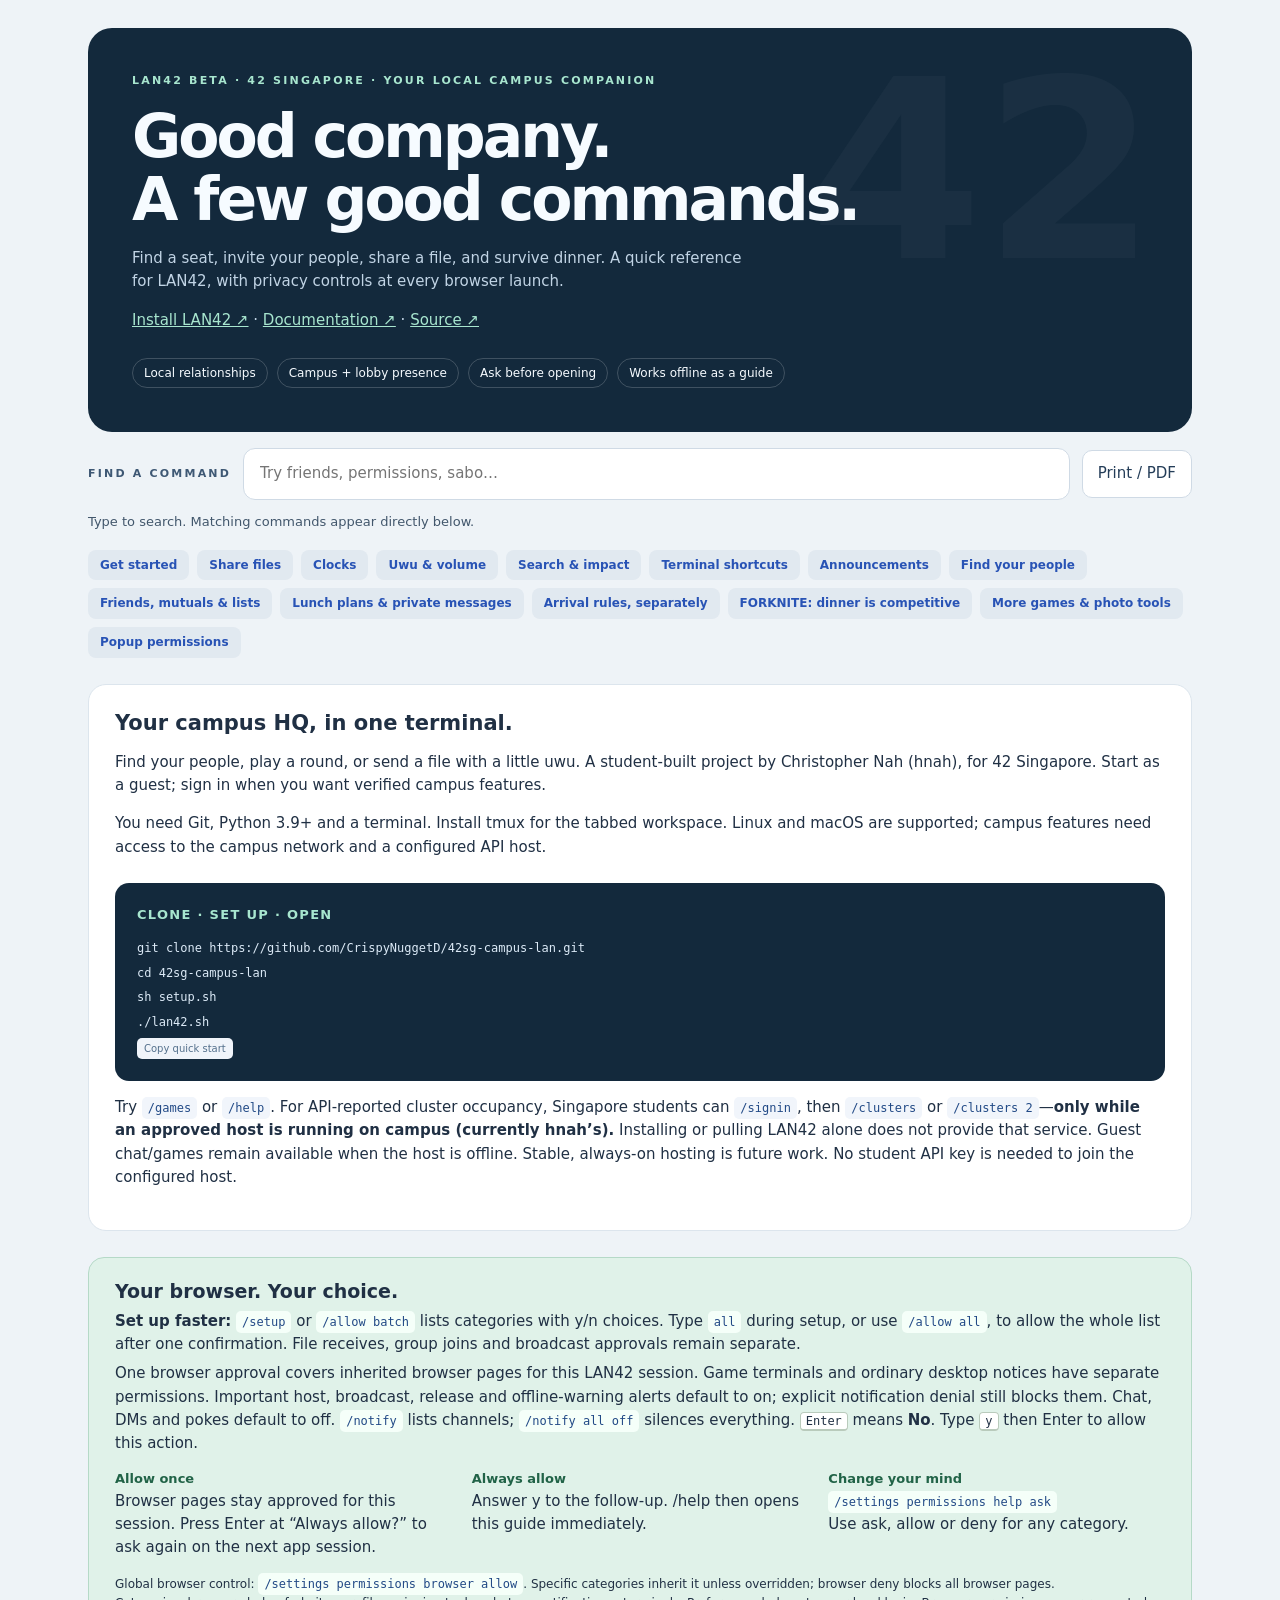
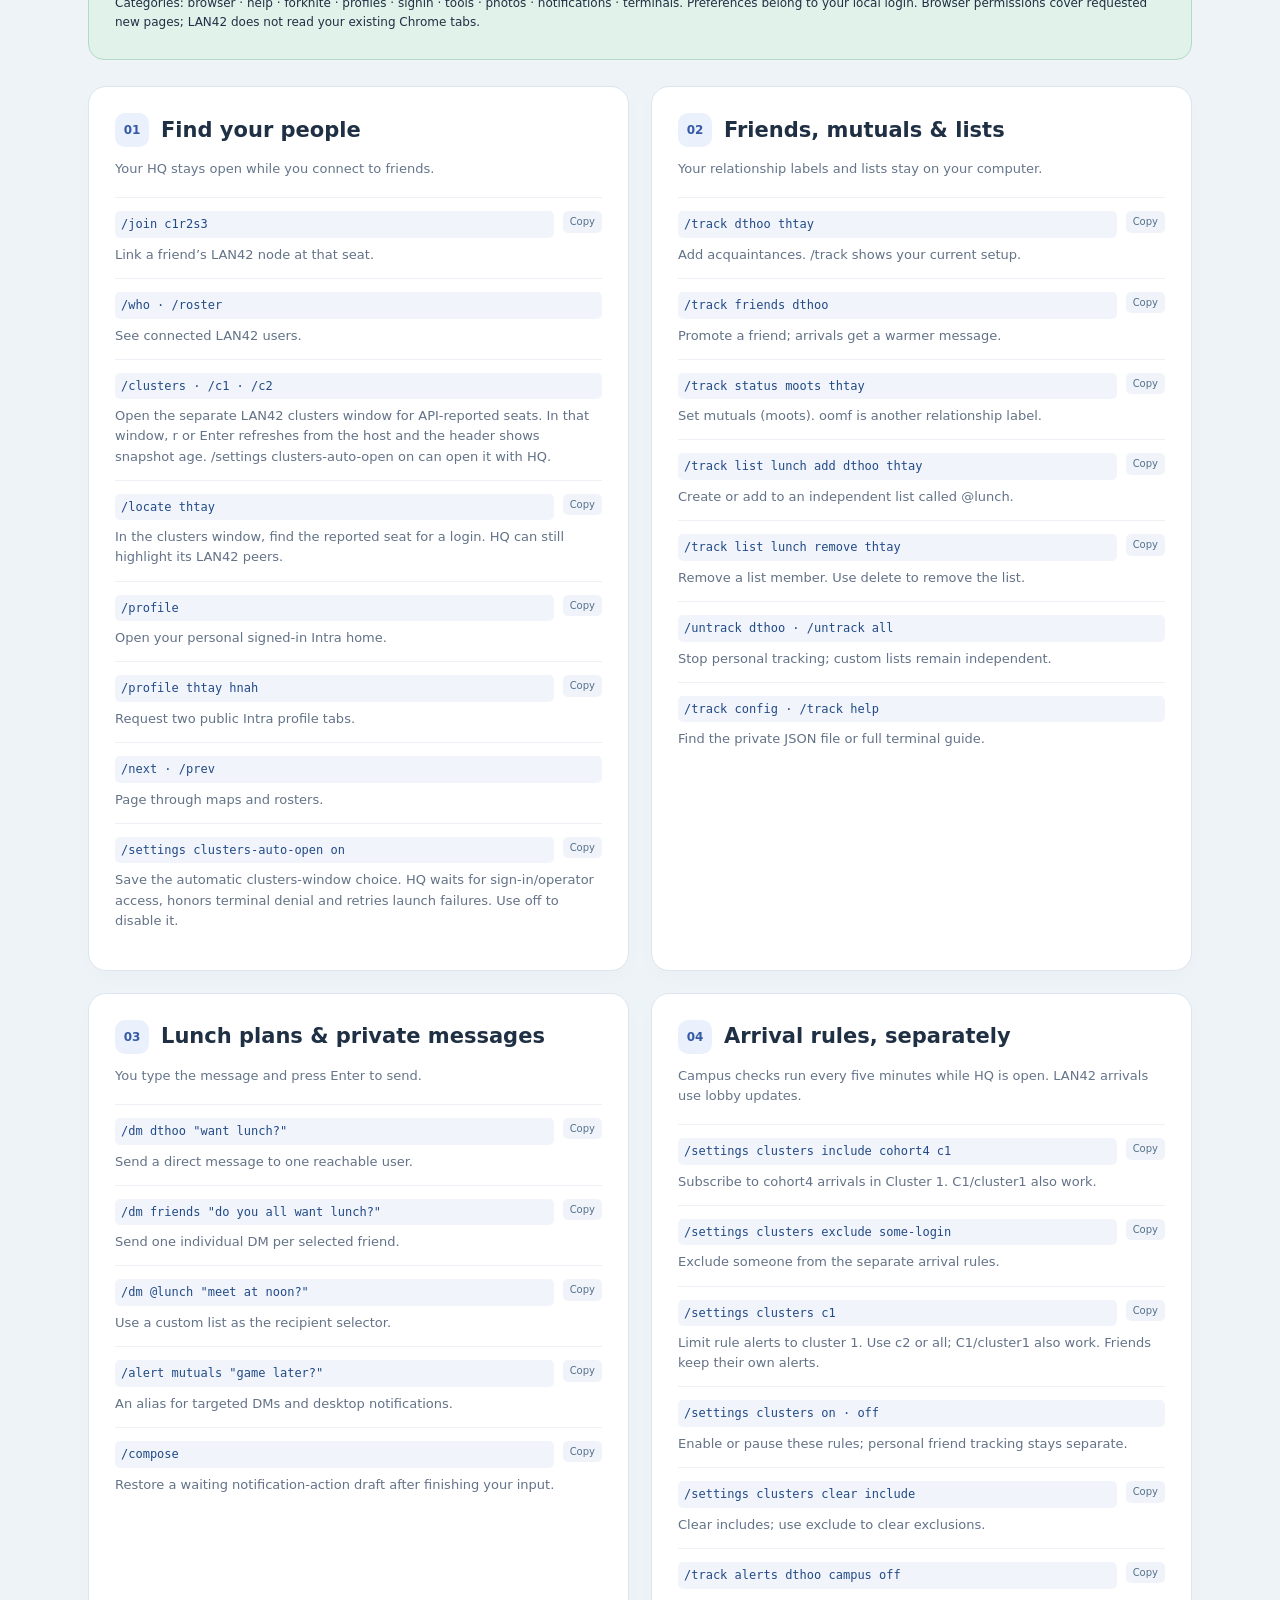
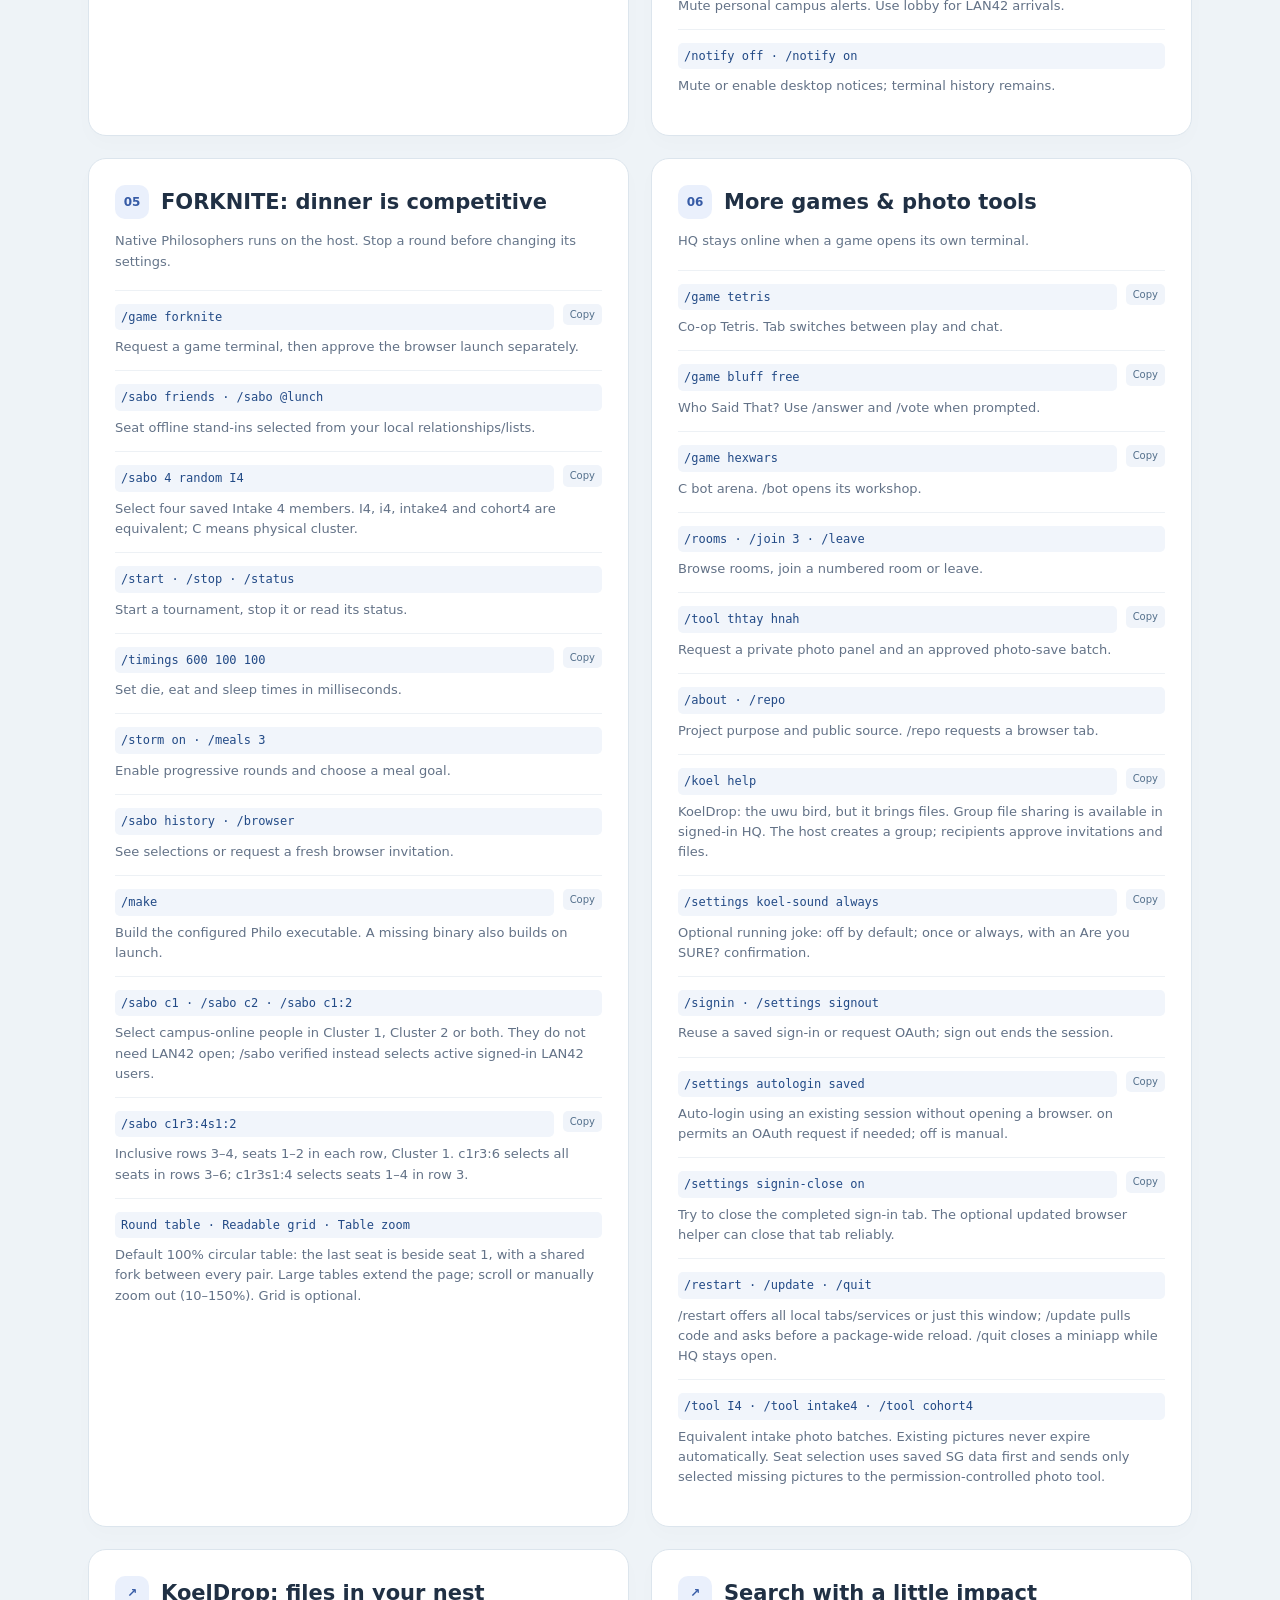
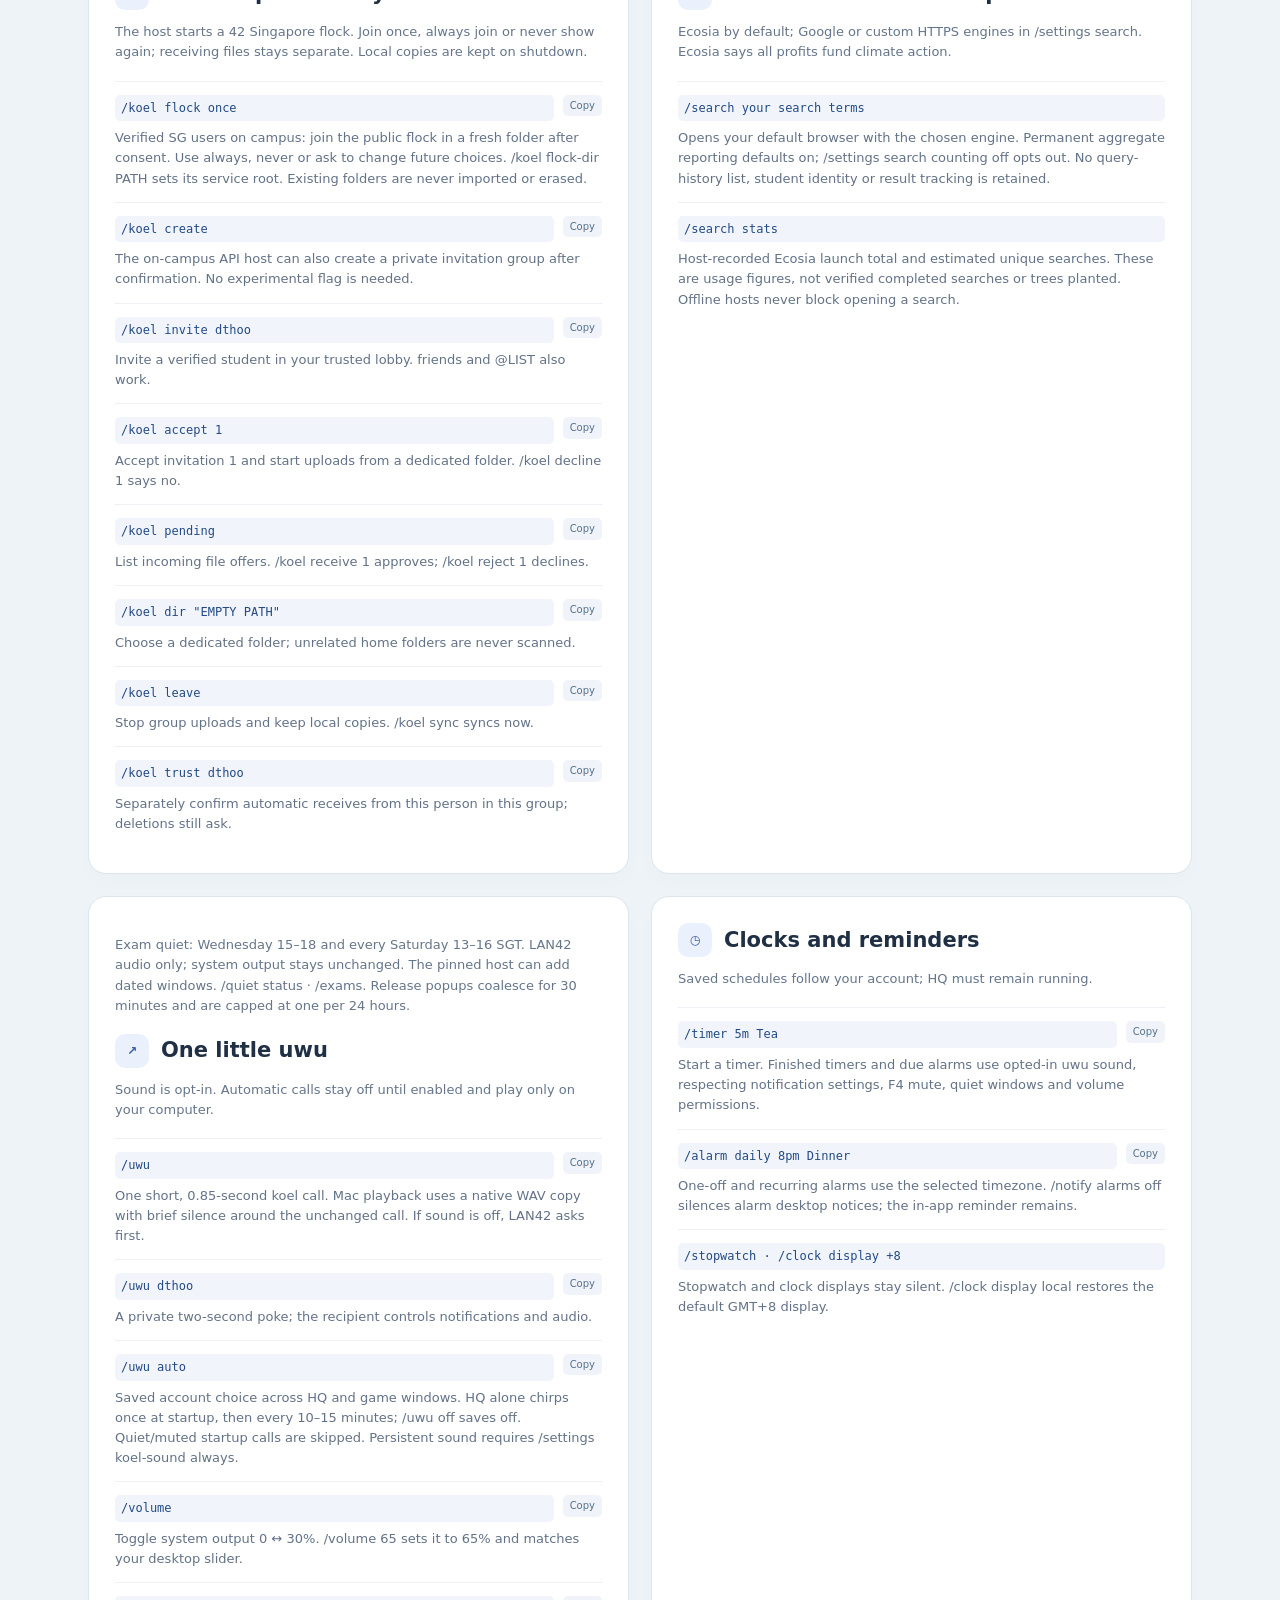
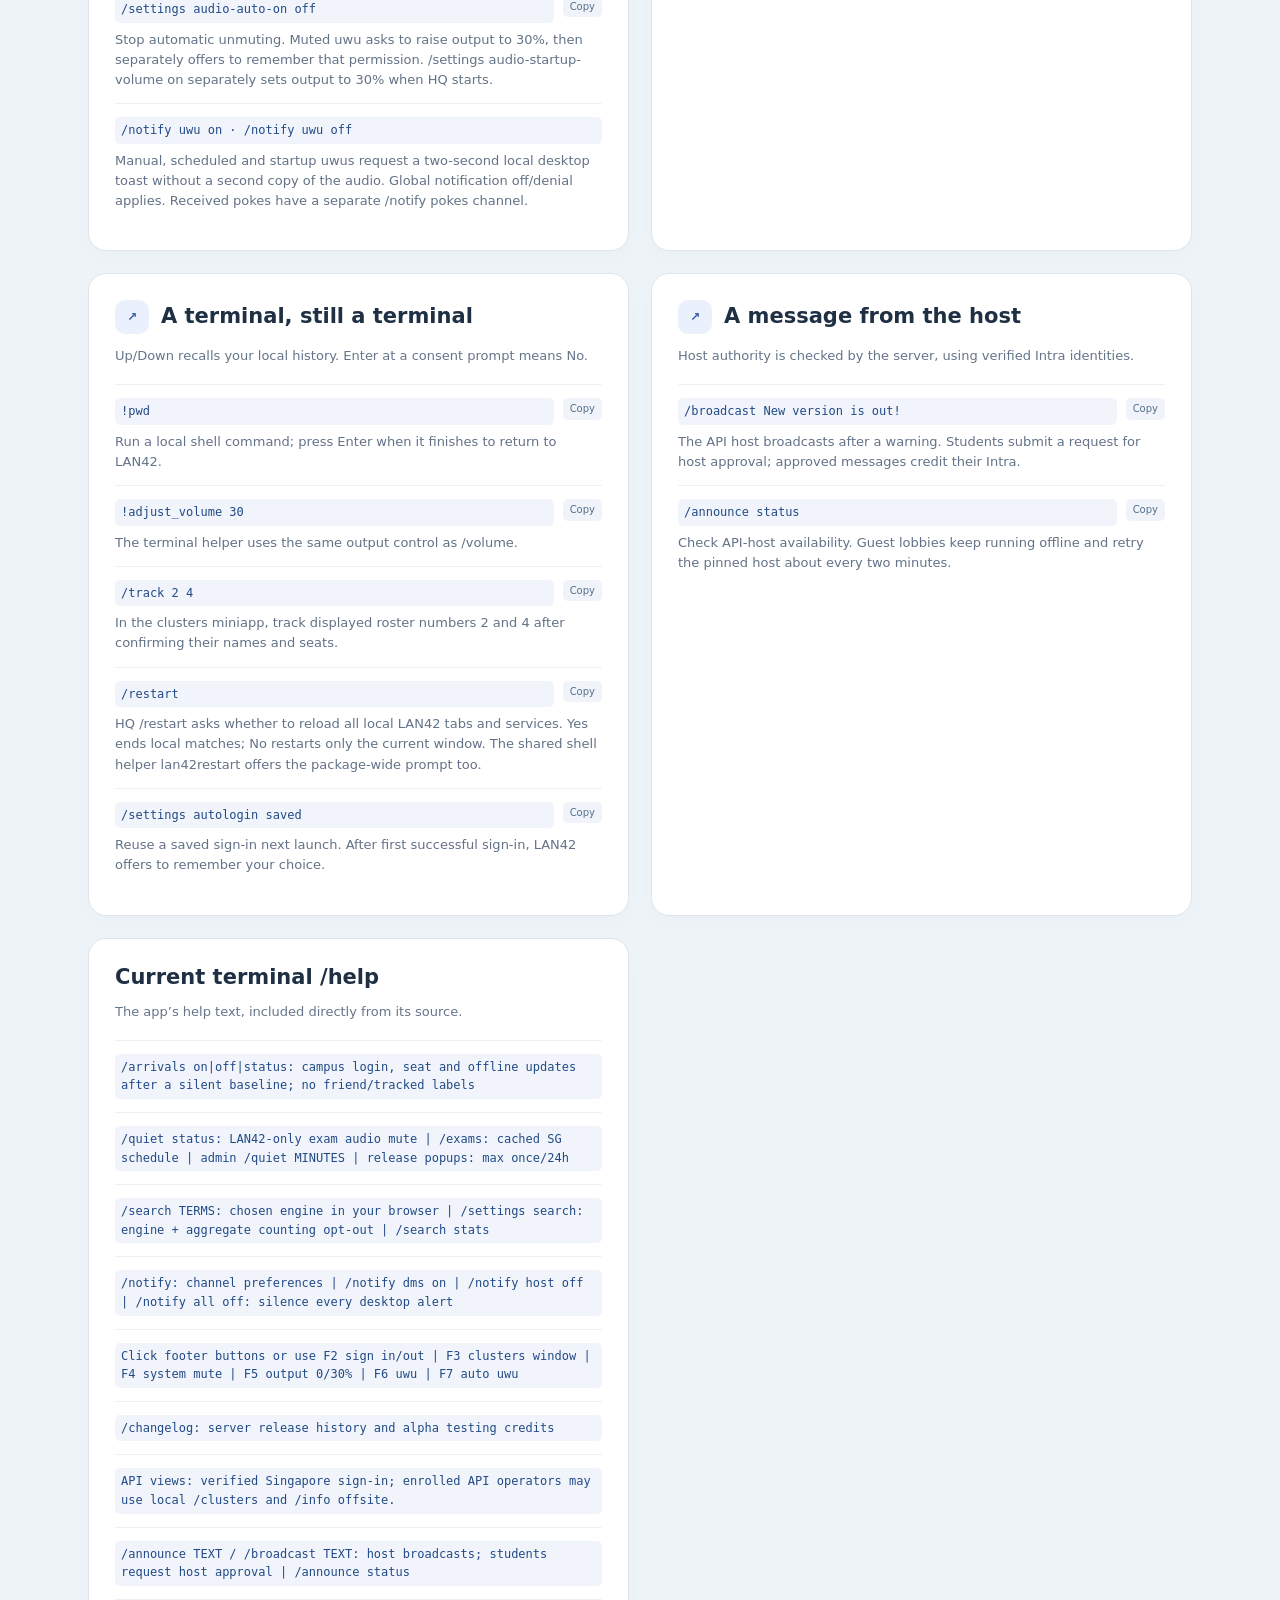
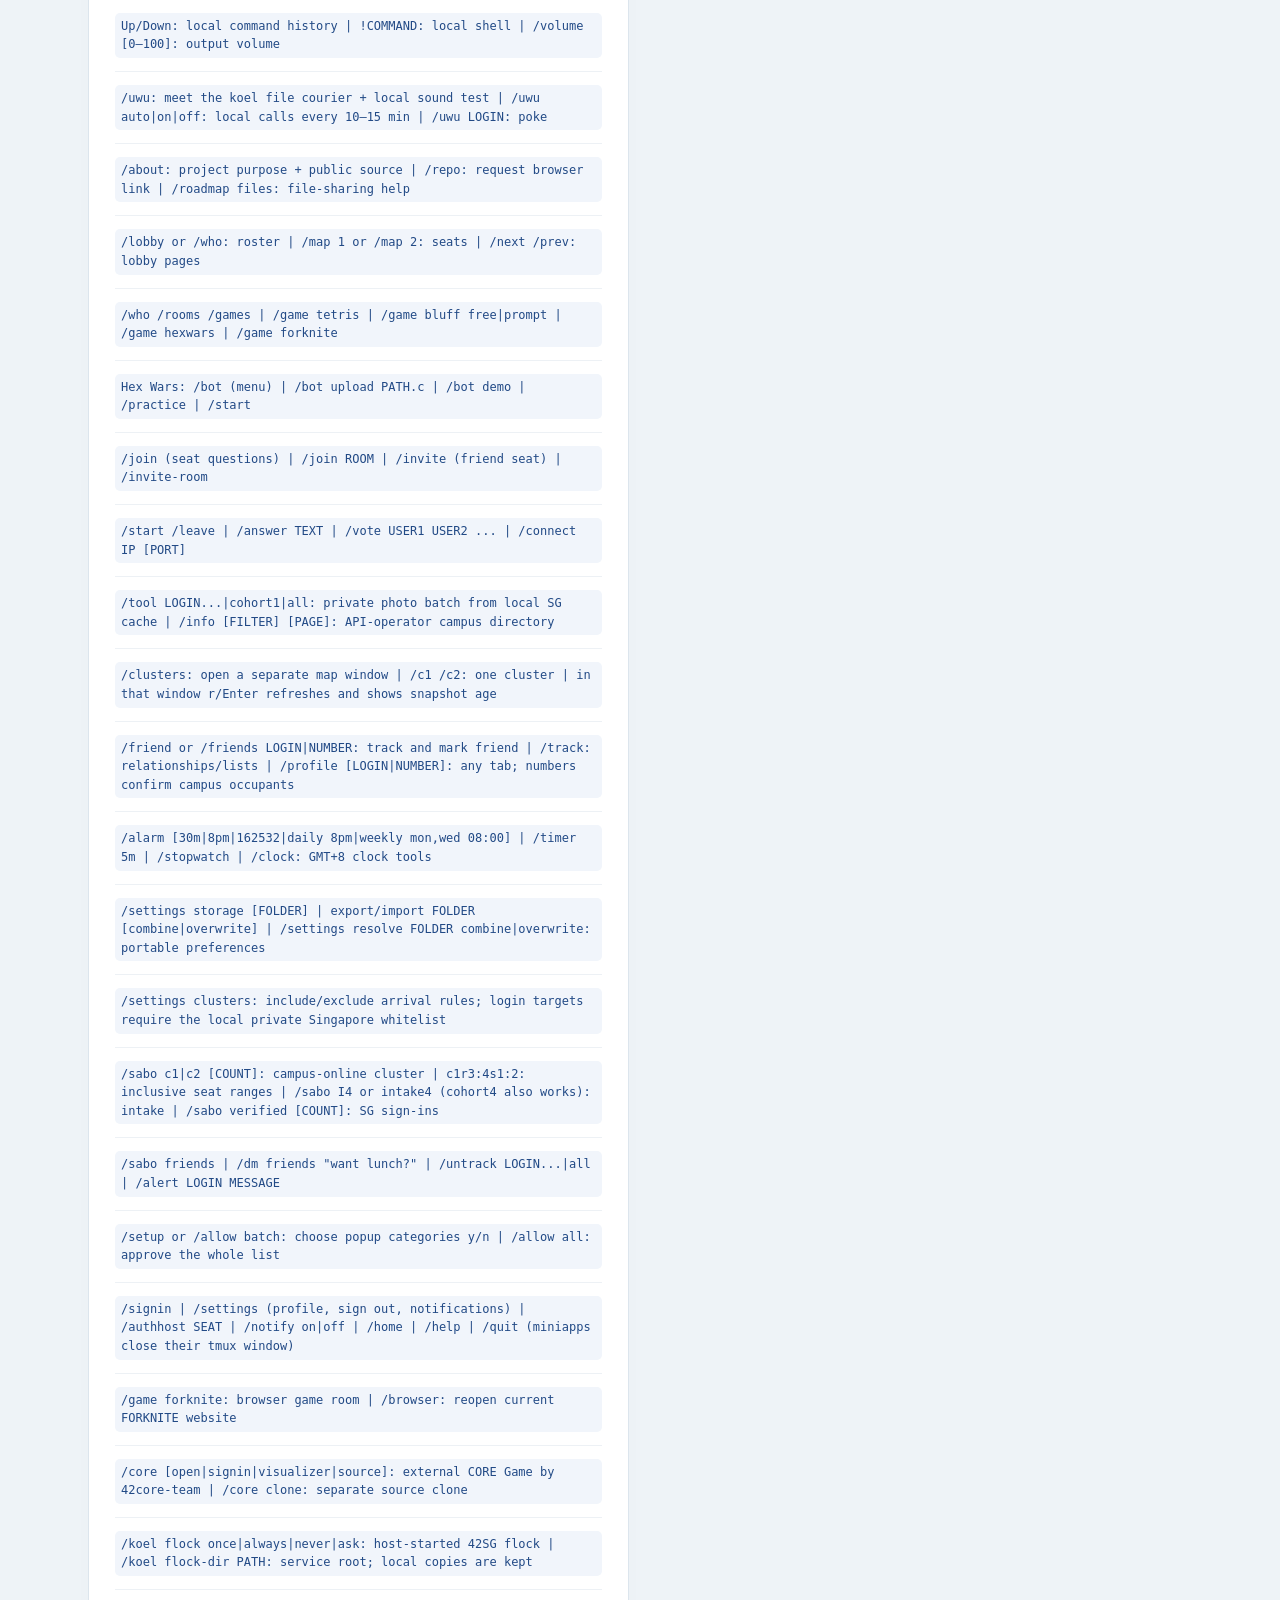
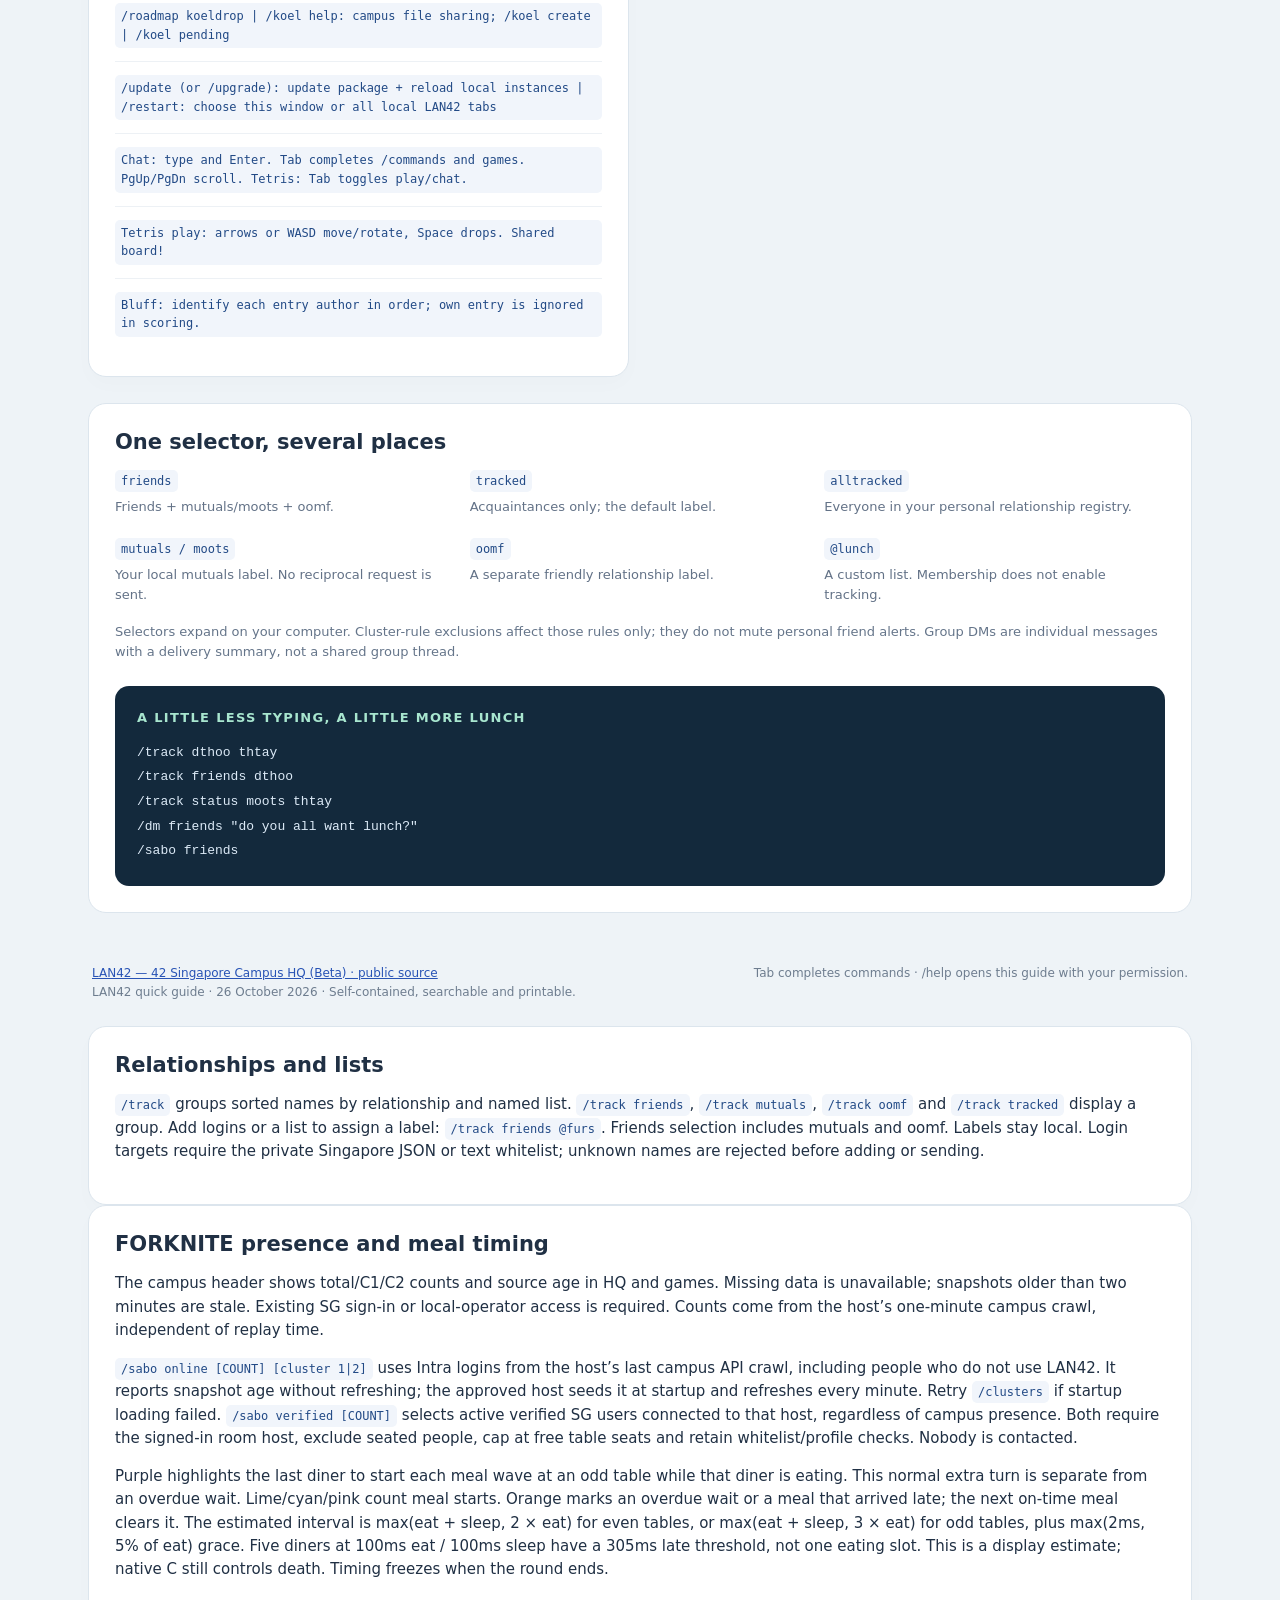
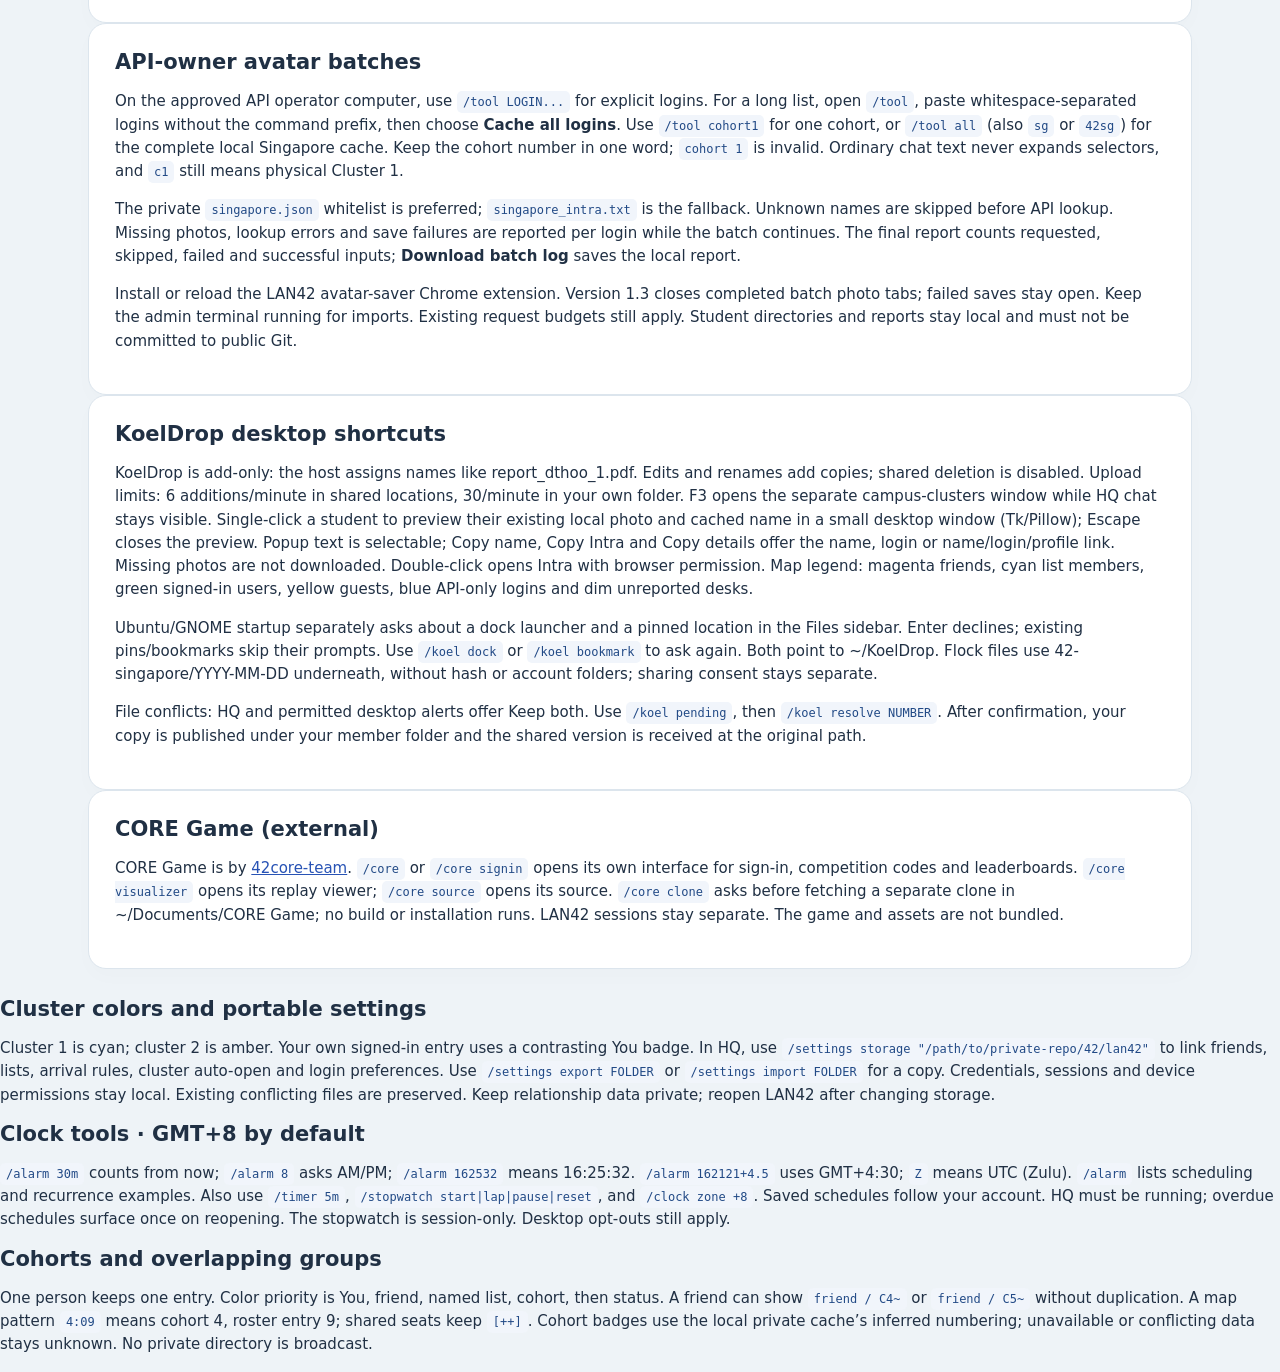
==== commit b1c3e47e: "feat(arrivals): report seat changes and observed offline state Keep the silent baseline and compare " ====
--- a/docs/quick-guide.html
+++ b/docs/quick-guide.html
@@ -4,7 +4,7 @@
 ./lan42.sh</code></pre><button type="button" class="copy" data-copy="git clone https://github.com/CrispyNuggetD/42sg-campus-lan.git
 cd 42sg-campus-lan
 sh setup.sh
-./lan42.sh">Copy quick start</button></div><p>Try <code>/games</code> or <code>/help</code>. For API-reported cluster occupancy, Singapore students can <code>/signin</code>, then <code>/clusters</code> or <code>/clusters 2</code>—<strong>only while an approved host is running on campus (currently hnah’s).</strong> Installing or pulling LAN42 alone does not provide that service. Guest chat/games remain available when the host is offline. Stable, always-on hosting is future work. No student API key is needed to join the configured host.</p></section><aside id="permissions" class="consent"><h2>Your browser. Your choice.</h2><p><strong>Set up faster:</strong> <code>/setup</code> or <code>/allow batch</code> lists categories with y/n choices. Type <code>all</code> during setup, or use <code>/allow all</code>, to allow the whole list after one confirmation. File receives, group joins and broadcast approvals remain separate.</p><p>One browser approval covers inherited browser pages for this LAN42 session. Game terminals and ordinary desktop notices have separate permissions. Important host, broadcast, release and offline-warning alerts default to on; explicit notification denial still blocks them. Chat, DMs and pokes default to off. <code>/notify</code> lists channels; <code>/notify all off</code> silences everything. <kbd>Enter</kbd> means <strong>No</strong>. Type <kbd>y</kbd> then Enter to allow this action.</p><div class="permissions"><span><strong>Allow once</strong>Browser pages stay approved for this session. Press Enter at “Always allow?” to ask again on the next app session.</span><span><strong>Always allow</strong>Answer y to the follow-up. /help then opens this guide immediately.</span><span><strong>Change your mind</strong><code>/settings permissions help ask</code><br>Use ask, allow or deny for any category.</span></div><p style="margin-top:16px;font-size:12px">Global browser control: <code>/settings permissions browser allow</code>. Specific categories inherit it unless overridden; browser deny blocks all browser pages.<br>Categories: browser · help · forknite · profiles · signin · tools · photos · notifications · terminals. Preferences belong to your local login. Browser permissions cover requested new pages; LAN42 does not read your existing Chrome tabs.</p></aside><div class="grid"><section class="card" id="meet"><div class="card-head"><span class="num">01</span><h2>Find your people</h2></div><p class="sub">Your HQ stays open while you connect to friends.</p><div class="row"><div class="cmd"><code>/join c1r2s3</code><button type="button" class="copy" data-copy="/join c1r2s3" aria-label="Copy command">Copy</button></div><p>Link a friend’s LAN42 node at that seat.</p></div><div class="row"><div class="cmd"><code>/who · /roster</code></div><p>See connected LAN42 users.</p></div><div class="row"><div class="cmd"><code>/clusters · /c1 · /c2</code></div><p>Open the separate LAN42 clusters window for API-reported seats. In that window, r or Enter refreshes from the host and the header shows snapshot age. /settings clusters-auto-open on can open it with HQ.</p></div><div class="row"><div class="cmd"><code>/locate thtay</code><button type="button" class="copy" data-copy="/locate thtay" aria-label="Copy command">Copy</button></div><p>In the clusters window, find the reported seat for a login. HQ can still highlight its LAN42 peers.</p></div><div class="row"><div class="cmd"><code>/profile</code><button type="button" class="copy" data-copy="/profile" aria-label="Copy command">Copy</button></div><p>Open your personal signed-in Intra home.</p></div><div class="row"><div class="cmd"><code>/profile thtay hnah</code><button type="button" class="copy" data-copy="/profile thtay hnah" aria-label="Copy command">Copy</button></div><p>Request two public Intra profile tabs.</p></div><div class="row"><div class="cmd"><code>/next · /prev</code></div><p>Page through maps and rosters.</p></div><div class="row"><div class="cmd"><code>/settings clusters-auto-open on</code><button type="button" class="copy" data-copy="/settings clusters-auto-open on">Copy</button></div><p>Save the automatic clusters-window choice. HQ waits for sign-in/operator access, honors terminal denial and retries launch failures. Use off to disable it.</p></div></section><section class="card" id="relationships"><div class="card-head"><span class="num">02</span><h2>Friends, mutuals &amp; lists</h2></div><p class="sub">Your relationship labels and lists stay on your computer.</p><div class="row"><div class="cmd"><code>/track dthoo thtay</code><button type="button" class="copy" data-copy="/track dthoo thtay" aria-label="Copy command">Copy</button></div><p>Add acquaintances. /track shows your current setup.</p></div><div class="row"><div class="cmd"><code>/track friends dthoo</code><button type="button" class="copy" data-copy="/track friends dthoo" aria-label="Copy command">Copy</button></div><p>Promote a friend; arrivals get a warmer message.</p></div><div class="row"><div class="cmd"><code>/track status moots thtay</code><button type="button" class="copy" data-copy="/track status moots thtay" aria-label="Copy command">Copy</button></div><p>Set mutuals (moots). oomf is another relationship label.</p></div><div class="row"><div class="cmd"><code>/track list lunch add dthoo thtay</code><button type="button" class="copy" data-copy="/track list lunch add dthoo thtay" aria-label="Copy command">Copy</button></div><p>Create or add to an independent list called @lunch.</p></div><div class="row"><div class="cmd"><code>/track list lunch remove thtay</code><button type="button" class="copy" data-copy="/track list lunch remove thtay" aria-label="Copy command">Copy</button></div><p>Remove a list member. Use delete to remove the list.</p></div><div class="row"><div class="cmd"><code>/untrack dthoo · /untrack all</code></div><p>Stop personal tracking; custom lists remain independent.</p></div><div class="row"><div class="cmd"><code>/track config · /track help</code></div><p>Find the private JSON file or full terminal guide.</p></div></section><section class="card" id="messages"><div class="card-head"><span class="num">03</span><h2>Lunch plans &amp; private messages</h2></div><p class="sub">You type the message and press Enter to send.</p><div class="row"><div class="cmd"><code>/dm dthoo &quot;want lunch?&quot;</code><button type="button" class="copy" data-copy="/dm dthoo &quot;want lunch?&quot;" aria-label="Copy command">Copy</button></div><p>Send a direct message to one reachable user.</p></div><div class="row"><div class="cmd"><code>/dm friends &quot;do you all want lunch?&quot;</code><button type="button" class="copy" data-copy="/dm friends &quot;do you all want lunch?&quot;" aria-label="Copy command">Copy</button></div><p>Send one individual DM per selected friend.</p></div><div class="row"><div class="cmd"><code>/dm @lunch &quot;meet at noon?&quot;</code><button type="button" class="copy" data-copy="/dm @lunch &quot;meet at noon?&quot;" aria-label="Copy command">Copy</button></div><p>Use a custom list as the recipient selector.</p></div><div class="row"><div class="cmd"><code>/alert mutuals &quot;game later?&quot;</code><button type="button" class="copy" data-copy="/alert mutuals &quot;game later?&quot;" aria-label="Copy command">Copy</button></div><p>An alias for targeted DMs and desktop notifications.</p></div><div class="row"><div class="cmd"><code>/compose</code><button type="button" class="copy" data-copy="/compose" aria-label="Copy command">Copy</button></div><p>Restore a waiting notification-action draft after finishing your input.</p></div></section><section class="card" id="alerts"><div class="card-head"><span class="num">04</span><h2>Arrival rules, separately</h2></div><p class="sub">Campus checks run every five minutes while HQ is open. LAN42 arrivals use lobby updates.</p><div class="row"><div class="cmd"><code>/settings clusters include cohort4 c1</code><button type="button" class="copy" data-copy="/settings clusters include cohort4 c1" aria-label="Copy command">Copy</button></div><p>Subscribe to cohort4 arrivals in Cluster 1. C1/cluster1 also work.</p></div><div class="row"><div class="cmd"><code>/settings clusters exclude some-login</code><button type="button" class="copy" data-copy="/settings clusters exclude some-login" aria-label="Copy command">Copy</button></div><p>Exclude someone from the separate arrival rules.</p></div><div class="row"><div class="cmd"><code>/settings clusters c1</code><button type="button" class="copy" data-copy="/settings clusters c1" aria-label="Copy command">Copy</button></div><p>Limit rule alerts to cluster 1. Use c2 or all; C1/cluster1 also work. Friends keep their own alerts.</p></div><div class="row"><div class="cmd"><code>/settings clusters on · off</code></div><p>Enable or pause these rules; personal friend tracking stays separate.</p></div><div class="row"><div class="cmd"><code>/settings clusters clear include</code><button type="button" class="copy" data-copy="/settings clusters clear include" aria-label="Copy command">Copy</button></div><p>Clear includes; use exclude to clear exclusions.</p></div><div class="row"><div class="cmd"><code>/track alerts dthoo campus off</code><button type="button" class="copy" data-copy="/track alerts dthoo campus off" aria-label="Copy command">Copy</button></div><p>Mute personal campus alerts. Use lobby for LAN42 arrivals.</p></div><div class="row"><div class="cmd"><code>/notify off · /notify on</code></div><p>Mute or enable desktop notices; terminal history remains.</p></div></section><section class="card" id="forknite"><div class="card-head"><span class="num">05</span><h2>FORKNITE: dinner is competitive</h2></div><p class="sub">Native Philosophers runs on the host. Stop a round before changing its settings.</p><div class="row"><div class="cmd"><code>/game forknite</code><button type="button" class="copy" data-copy="/game forknite" aria-label="Copy command">Copy</button></div><p>Request a game terminal, then approve the browser launch separately.</p></div><div class="row"><div class="cmd"><code>/sabo friends · /sabo @lunch</code></div><p>Seat offline stand-ins selected from your local relationships/lists.</p></div><div class="row"><div class="cmd"><code>/sabo 4 random I4</code><button type="button" class="copy" data-copy="/sabo 4 random I4" aria-label="Copy command">Copy</button></div><p>Select four saved Intake 4 members. I4, i4, intake4 and cohort4 are equivalent; C means physical cluster.</p></div><div class="row"><div class="cmd"><code>/start · /stop · /status</code></div><p>Start a tournament, stop it or read its status.</p></div><div class="row"><div class="cmd"><code>/timings 600 100 100</code><button type="button" class="copy" data-copy="/timings 600 100 100" aria-label="Copy command">Copy</button></div><p>Set die, eat and sleep times in milliseconds.</p></div><div class="row"><div class="cmd"><code>/storm on · /meals 3</code></div><p>Enable progressive rounds and choose a meal goal.</p></div><div class="row"><div class="cmd"><code>/sabo history · /browser</code></div><p>See selections or request a fresh browser invitation.</p></div><div class="row"><div class="cmd"><code>/make</code><button type="button" class="copy" data-copy="/make" aria-label="Copy command">Copy</button></div><p>Build the configured Philo executable. A missing binary also builds on launch.</p></div><div class="row"><div class="cmd"><code>/sabo c1 · /sabo c2 · /sabo c1:2</code></div><p>Select campus-online people in Cluster 1, Cluster 2 or both. They do not need LAN42 open; /sabo verified instead selects active signed-in LAN42 users.</p></div><div class="row"><div class="cmd"><code>/sabo c1r3:4s1:2</code><button type="button" class="copy" data-copy="/sabo c1r3:4s1:2">Copy</button></div><p>Inclusive rows 3–4, seats 1–2 in each row, Cluster 1. c1r3:6 selects all seats in rows 3–6; c1r3s1:4 selects seats 1–4 in row 3.</p></div><div class="row"><div class="cmd"><code>Round table · Readable grid · Table zoom</code></div><p>Default 100% circular table: the last seat is beside seat 1, with a shared fork between every pair. Large tables extend the page; scroll or manually zoom out (10–150%). Grid is optional.</p></div></section><section class="card" id="games"><div class="card-head"><span class="num">06</span><h2>More games &amp; photo tools</h2></div><p class="sub">HQ stays online when a game opens its own terminal.</p><div class="row"><div class="cmd"><code>/game tetris</code><button type="button" class="copy" data-copy="/game tetris" aria-label="Copy command">Copy</button></div><p>Co-op Tetris. Tab switches between play and chat.</p></div><div class="row"><div class="cmd"><code>/game bluff free</code><button type="button" class="copy" data-copy="/game bluff free" aria-label="Copy command">Copy</button></div><p>Who Said That? Use /answer and /vote when prompted.</p></div><div class="row"><div class="cmd"><code>/game hexwars</code><button type="button" class="copy" data-copy="/game hexwars" aria-label="Copy command">Copy</button></div><p>C bot arena. /bot opens its workshop.</p></div><div class="row"><div class="cmd"><code>/rooms · /join 3 · /leave</code></div><p>Browse rooms, join a numbered room or leave.</p></div><div class="row"><div class="cmd"><code>/tool thtay hnah</code><button type="button" class="copy" data-copy="/tool thtay hnah" aria-label="Copy command">Copy</button></div><p>Request a private photo panel and an approved photo-save batch.</p></div><div class="row"><div class="cmd"><code>/about · /repo</code></div><p>Project purpose and public source. /repo requests a browser tab.</p></div><div class="row"><div class="cmd"><code>/koel help</code><button type="button" class="copy" data-copy="/koel help" aria-label="Copy command">Copy</button></div><p>KoelDrop: the uwu bird, but it brings files. Group file sharing is available in signed-in HQ. The host creates a group; recipients approve invitations and files.</p></div><div class="row"><div class="cmd"><code>/settings koel-sound always</code><button type="button" class="copy" data-copy="/settings koel-sound always" aria-label="Copy command">Copy</button></div><p>Optional running joke: off by default; once or always, with an Are you SURE? confirmation.</p></div><div class="row"><div class="cmd"><code>/signin · /settings signout</code></div><p>Reuse a saved sign-in or request OAuth; sign out ends the session.</p></div><div class="row"><div class="cmd"><code>/settings autologin saved</code><button type="button" class="copy" data-copy="/settings autologin saved" aria-label="Copy command">Copy</button></div><p>Auto-login using an existing session without opening a browser. on permits an OAuth request if needed; off is manual.</p></div><div class="row"><div class="cmd"><code>/settings signin-close on</code><button type="button" class="copy" data-copy="/settings signin-close on" aria-label="Copy command">Copy</button></div><p>Try to close the completed sign-in tab. The optional updated browser helper can close that tab reliably.</p></div><div class="row"><div class="cmd"><code>/restart · /update · /quit</code></div><p>/restart offers all local tabs/services or just this window; /update pulls code and asks before a package-wide reload. /quit closes a miniapp while HQ stays open.</p></div><div class="row"><div class="cmd"><code>/tool I4 · /tool intake4 · /tool cohort4</code></div><p>Equivalent intake photo batches. Existing pictures never expire automatically. Seat selection uses saved SG data first and sends only selected missing pictures to the permission-controlled photo tool.</p></div></section><section class="card" id="files"><div class="card-head"><span class="num">↗</span><h2>KoelDrop: files in your nest</h2></div><p class="sub">The host starts a 42 Singapore flock. Join once, always join or never show again; receiving files stays separate. Local copies are kept on shutdown.</p><div class="row"><div class="cmd"><code>/koel flock once</code><button type="button" class="copy" data-copy="/koel flock once">Copy</button></div><p>Verified SG users on campus: join the public flock in a fresh folder after consent. Use always, never or ask to change future choices. /koel flock-dir PATH sets its service root. Existing folders are never imported or erased.</p></div><div class="row"><div class="cmd"><code>/koel create</code><button type="button" class="copy" data-copy="/koel create">Copy</button></div><p>The on-campus API host can also create a private invitation group after confirmation. No experimental flag is needed.</p></div><div class="row"><div class="cmd"><code>/koel invite dthoo</code><button type="button" class="copy" data-copy="/koel invite dthoo">Copy</button></div><p>Invite a verified student in your trusted lobby. friends and @LIST also work.</p></div><div class="row"><div class="cmd"><code>/koel accept 1</code><button type="button" class="copy" data-copy="/koel accept 1">Copy</button></div><p>Accept invitation 1 and start uploads from a dedicated folder. /koel decline 1 says no.</p></div><div class="row"><div class="cmd"><code>/koel pending</code><button type="button" class="copy" data-copy="/koel pending">Copy</button></div><p>List incoming file offers. /koel receive 1 approves; /koel reject 1 declines.</p></div><div class="row"><div class="cmd"><code>/koel dir &quot;EMPTY PATH&quot;</code><button type="button" class="copy" data-copy="/koel dir &quot;EMPTY PATH&quot;">Copy</button></div><p>Choose a dedicated folder; unrelated home folders are never scanned.</p></div><div class="row"><div class="cmd"><code>/koel leave</code><button type="button" class="copy" data-copy="/koel leave">Copy</button></div><p>Stop group uploads and keep local copies. /koel sync syncs now.</p></div><div class="row"><div class="cmd"><code>/koel trust dthoo</code><button type="button" class="copy" data-copy="/koel trust dthoo">Copy</button></div><p>Separately confirm automatic receives from this person in this group; deletions still ask.</p></div></section><section class="card" id="web-search"><div class="card-head"><span class="num">↗</span><h2>Search with a little impact</h2></div><p class="sub">Ecosia by default; Google or custom HTTPS engines in /settings search. Ecosia says all profits fund climate action.</p><div class="row"><div class="cmd"><code>/search your search terms</code></div><p>Opens your default browser with the chosen engine. Permanent aggregate reporting defaults on; /settings search counting off opts out. No query-history list, student identity or result tracking is retained.</p></div><div class="row"><div class="cmd"><code>/search stats</code></div><p>Host-recorded Ecosia launch total and estimated unique searches. These are usage figures, not verified completed searches or trees planted. Offline hosts never block opening a search.</p></div></section><section class="card" id="audio"><p class="sub">Exam quiet: Wednesday 15–18 and every Saturday 13–16 SGT. LAN42 audio only; system output stays unchanged. The pinned host can add dated windows. /quiet status · /exams. Release popups coalesce for 30 minutes and are capped at one per 24 hours.</p><div class="card-head"><span class="num">↗</span><h2>One little uwu</h2></div><p class="sub">Sound is opt-in. Automatic calls stay off until enabled and play only on your computer.</p><div class="row"><div class="cmd"><code>/uwu</code><button type="button" class="copy" data-copy="/uwu">Copy</button></div><p>One short, 0.85-second koel call. Mac playback uses a native WAV copy with brief silence around the unchanged call. If sound is off, LAN42 asks first.</p></div><div class="row"><div class="cmd"><code>/uwu dthoo</code><button type="button" class="copy" data-copy="/uwu dthoo">Copy</button></div><p>A private two-second poke; the recipient controls notifications and audio.</p></div><div class="row"><div class="cmd"><code>/uwu auto</code><button type="button" class="copy" data-copy="/uwu auto">Copy</button></div><p>Saved account choice across HQ and game windows. HQ alone chirps once at startup, then every 10–15 minutes; /uwu off saves off. Quiet/muted startup calls are skipped. Persistent sound requires /settings koel-sound always.</p></div><div class="row"><div class="cmd"><code>/volume</code><button type="button" class="copy" data-copy="/volume">Copy</button></div><p>Toggle system output 0 ↔ 30%. /volume 65 sets it to 65% and matches your desktop slider.</p></div><div class="row"><div class="cmd"><code>/settings audio-auto-on off</code><button type="button" class="copy" data-copy="/settings audio-auto-on off">Copy</button></div><p>Stop automatic unmuting. Muted uwu asks to raise output to 30%, then separately offers to remember that permission. /settings audio-startup-volume on separately sets output to 30% when HQ starts.</p></div><div class="row"><div class="cmd"><code>/notify uwu on · /notify uwu off</code></div><p>Manual, scheduled and startup uwus request a two-second local desktop toast without a second copy of the audio. Global notification off/denial applies. Received pokes have a separate /notify pokes channel.</p></div></section><section class="card" id="clocks"><div class="card-head"><span class="num">◷</span><h2>Clocks and reminders</h2></div><p class="sub">Saved schedules follow your account; HQ must remain running.</p><div class="row"><div class="cmd"><code>/timer 5m Tea</code><button type="button" class="copy" data-copy="/timer 5m Tea">Copy</button></div><p>Start a timer. Finished timers and due alarms use opted-in uwu sound, respecting notification settings, F4 mute, quiet windows and volume permissions.</p></div><div class="row"><div class="cmd"><code>/alarm daily 8pm Dinner</code><button type="button" class="copy" data-copy="/alarm daily 8pm Dinner">Copy</button></div><p>One-off and recurring alarms use the selected timezone. /notify alarms off silences alarm desktop notices; the in-app reminder remains.</p></div><div class="row"><div class="cmd"><code>/stopwatch · /clock display +8</code></div><p>Stopwatch and clock displays stay silent. /clock display local restores the default GMT+8 display.</p></div></section><section class="card" id="terminal"><div class="card-head"><span class="num">↗</span><h2>A terminal, still a terminal</h2></div><p class="sub">Up/Down recalls your local history. Enter at a consent prompt means No.</p><div class="row"><div class="cmd"><code>!pwd</code><button type="button" class="copy" data-copy="!pwd">Copy</button></div><p>Run a local shell command; press Enter when it finishes to return to LAN42.</p></div><div class="row"><div class="cmd"><code>!adjust_volume 30</code><button type="button" class="copy" data-copy="!adjust_volume 30">Copy</button></div><p>The terminal helper uses the same output control as /volume.</p></div><div class="row"><div class="cmd"><code>/track 2 4</code><button type="button" class="copy" data-copy="/track 2 4">Copy</button></div><p>In the clusters miniapp, track displayed roster numbers 2 and 4 after confirming their names and seats.</p></div><div class="row"><div class="cmd"><code>/restart</code><button type="button" class="copy" data-copy="/restart">Copy</button></div><p>HQ /restart asks whether to reload all local LAN42 tabs and services. Yes ends local matches; No restarts only the current window. The shared shell helper lan42restart offers the package-wide prompt too.</p></div><div class="row"><div class="cmd"><code>/settings autologin saved</code><button type="button" class="copy" data-copy="/settings autologin saved">Copy</button></div><p>Reuse a saved sign-in next launch. After first successful sign-in, LAN42 offers to remember your choice.</p></div></section><section class="card" id="announcements"><div class="card-head"><span class="num">↗</span><h2>A message from the host</h2></div><p class="sub">Host authority is checked by the server, using verified Intra identities.</p><div class="row"><div class="cmd"><code>/broadcast New version is out!</code><button type="button" class="copy" data-copy="/broadcast New version is out!">Copy</button></div><p>The API host broadcasts after a warning. Students submit a request for host approval; approved messages credit their Intra.</p></div><div class="row"><div class="cmd"><code>/announce status</code><button type="button" class="copy" data-copy="/announce status">Copy</button></div><p>Check API-host availability. Guest lobbies keep running offline and retry the pinned host about every two minutes.</p></div></section><!-- runtime-help:start --><section class="card" id="runtime-help"><h2>Current terminal /help</h2><p class="sub">The app’s help text, included directly from its source.</p><div class="row"><div class="cmd"><code>/arrivals on|off|status: new campus API logins after a silent startup baseline; no friend/tracked labels</code></div></div><div class="row"><div class="cmd"><code>/quiet status: LAN42-only exam audio mute | /exams: cached SG schedule | admin /quiet MINUTES | release popups: max once/24h</code></div></div><div class="row"><div class="cmd"><code>/search TERMS: chosen engine in your browser | /settings search: engine + aggregate counting opt-out | /search stats</code></div></div><div class="row"><div class="cmd"><code>/notify: channel preferences | /notify dms on | /notify host off | /notify all off: silence every desktop alert</code></div></div><div class="row"><div class="cmd"><code>Click footer buttons or use F2 sign in/out | F3 clusters window | F4 system mute | F5 output 0/30% | F6 uwu | F7 auto uwu</code></div></div><div class="row"><div class="cmd"><code>/changelog: server release history and alpha testing credits</code></div></div><div class="row"><div class="cmd"><code>API views: verified Singapore sign-in; enrolled API operators may use local /clusters and /info offsite.</code></div></div><div class="row"><div class="cmd"><code>/announce TEXT / /broadcast TEXT: host broadcasts; students request host approval | /announce status</code></div></div><div class="row"><div class="cmd"><code>Up/Down: local command history | !COMMAND: local shell | /volume [0–100]: output volume</code></div></div><div class="row"><div class="cmd"><code>/uwu: meet the koel file courier + local sound test | /uwu auto|on|off: local calls every 10–15 min | /uwu LOGIN: poke</code></div></div><div class="row"><div class="cmd"><code>/about: project purpose + public source | /repo: request browser link | /roadmap files: file-sharing help</code></div></div><div class="row"><div class="cmd"><code>/lobby or /who: roster | /map 1 or /map 2: seats | /next /prev: lobby pages</code></div></div><div class="row"><div class="cmd"><code>/who /rooms /games | /game tetris | /game bluff free|prompt | /game hexwars | /game forknite</code></div></div><div class="row"><div class="cmd"><code>Hex Wars: /bot (menu) | /bot upload PATH.c | /bot demo | /practice | /start</code></div></div><div class="row"><div class="cmd"><code>/join (seat questions) | /join ROOM | /invite (friend seat) | /invite-room</code></div></div><div class="row"><div class="cmd"><code>/start /leave | /answer TEXT | /vote USER1 USER2 ... | /connect IP [PORT]</code></div></div><div class="row"><div class="cmd"><code>/tool LOGIN...|cohort1|all: private photo batch from local SG cache | /info [FILTER] [PAGE]: API-operator campus directory</code></div></div><div class="row"><div class="cmd"><code>/clusters: open a separate map window | /c1 /c2: one cluster | in that window r/Enter refreshes and shows snapshot age</code></div></div><div class="row"><div class="cmd"><code>/friend or /friends LOGIN|NUMBER: track and mark friend | /track: relationships/lists | /profile [LOGIN|NUMBER]: any tab; numbers confirm campus occupants</code></div></div><div class="row"><div class="cmd"><code>/alarm [30m|8pm|162532|daily 8pm|weekly mon,wed 08:00] | /timer 5m | /stopwatch | /clock: GMT+8 clock tools</code></div></div><div class="row"><div class="cmd"><code>/settings storage [FOLDER] | export/import FOLDER [combine|overwrite] | /settings resolve FOLDER combine|overwrite: portable preferences</code></div></div><div class="row"><div class="cmd"><code>/settings clusters: include/exclude arrival rules; login targets require the local private Singapore whitelist</code></div></div><div class="row"><div class="cmd"><code>/sabo c1|c2 [COUNT]: campus-online cluster | c1r3:4s1:2: inclusive seat ranges | /sabo I4 or intake4 (cohort4 also works): intake | /sabo verified [COUNT]: SG sign-ins</code></div></div><div class="row"><div class="cmd"><code>/sabo friends | /dm friends &quot;want lunch?&quot; | /untrack LOGIN...|all | /alert LOGIN MESSAGE</code></div></div><div class="row"><div class="cmd"><code>/setup or /allow batch: choose popup categories y/n | /allow all: approve the whole list</code></div></div><div class="row"><div class="cmd"><code>/signin | /settings (profile, sign out, notifications) | /authhost SEAT | /notify on|off | /home | /help | /quit (miniapps close their tmux window)</code></div></div><div class="row"><div class="cmd"><code>/game forknite: browser game room | /browser: reopen current FORKNITE website</code></div></div><div class="row"><div class="cmd"><code>/core [open|signin|visualizer|source]: external CORE Game by 42core-team | /core clone: separate source clone</code></div></div><div class="row"><div class="cmd"><code>/koel flock once|always|never|ask: host-started 42SG flock | /koel flock-dir PATH: service root; local copies are kept</code></div></div><div class="row"><div class="cmd"><code>/roadmap koeldrop | /koel help: campus file sharing; /koel create | /koel pending</code></div></div><div class="row"><div class="cmd"><code>/update (or /upgrade): update package + reload local instances | /restart: choose this window or all local LAN42 tabs</code></div></div><div class="row"><div class="cmd"><code>Chat: type and Enter. Tab completes /commands and games. PgUp/PgDn scroll. Tetris: Tab toggles play/chat.</code></div></div><div class="row"><div class="cmd"><code>Tetris play: arrows or WASD move/rotate, Space drops. Shared board!</code></div></div><div class="row"><div class="cmd"><code>Bluff: identify each entry author in order; own entry is ignored in scoring.</code></div></div></section><!-- runtime-help:end --></div><p id="empty" class="empty" role="status">No matching commands. Try a different word.</p><section class="selectors"><h2>One selector, several places</h2><div class="selector-grid"><div><code>friends</code><p>Friends + mutuals/moots + oomf.</p></div><div><code>tracked</code><p>Acquaintances only; the default label.</p></div><div><code>alltracked</code><p>Everyone in your personal relationship registry.</p></div><div><code>mutuals / moots</code><p>Your local mutuals label. No reciprocal request is sent.</p></div><div><code>oomf</code><p>A separate friendly relationship label.</p></div><div><code>@lunch</code><p>A custom list. Membership does not enable tracking.</p></div></div><p class="sub">Selectors expand on your computer. Cluster-rule exclusions affect those rules only; they do not mute personal friend alerts. Group DMs are individual messages with a delivery summary, not a shared group thread.</p><div class="example"><h3>A little less typing, a little more lunch</h3><pre>/track dthoo thtay
+./lan42.sh">Copy quick start</button></div><p>Try <code>/games</code> or <code>/help</code>. For API-reported cluster occupancy, Singapore students can <code>/signin</code>, then <code>/clusters</code> or <code>/clusters 2</code>—<strong>only while an approved host is running on campus (currently hnah’s).</strong> Installing or pulling LAN42 alone does not provide that service. Guest chat/games remain available when the host is offline. Stable, always-on hosting is future work. No student API key is needed to join the configured host.</p></section><aside id="permissions" class="consent"><h2>Your browser. Your choice.</h2><p><strong>Set up faster:</strong> <code>/setup</code> or <code>/allow batch</code> lists categories with y/n choices. Type <code>all</code> during setup, or use <code>/allow all</code>, to allow the whole list after one confirmation. File receives, group joins and broadcast approvals remain separate.</p><p>One browser approval covers inherited browser pages for this LAN42 session. Game terminals and ordinary desktop notices have separate permissions. Important host, broadcast, release and offline-warning alerts default to on; explicit notification denial still blocks them. Chat, DMs and pokes default to off. <code>/notify</code> lists channels; <code>/notify all off</code> silences everything. <kbd>Enter</kbd> means <strong>No</strong>. Type <kbd>y</kbd> then Enter to allow this action.</p><div class="permissions"><span><strong>Allow once</strong>Browser pages stay approved for this session. Press Enter at “Always allow?” to ask again on the next app session.</span><span><strong>Always allow</strong>Answer y to the follow-up. /help then opens this guide immediately.</span><span><strong>Change your mind</strong><code>/settings permissions help ask</code><br>Use ask, allow or deny for any category.</span></div><p style="margin-top:16px;font-size:12px">Global browser control: <code>/settings permissions browser allow</code>. Specific categories inherit it unless overridden; browser deny blocks all browser pages.<br>Categories: browser · help · forknite · profiles · signin · tools · photos · notifications · terminals. Preferences belong to your local login. Browser permissions cover requested new pages; LAN42 does not read your existing Chrome tabs.</p></aside><div class="grid"><section class="card" id="meet"><div class="card-head"><span class="num">01</span><h2>Find your people</h2></div><p class="sub">Your HQ stays open while you connect to friends.</p><div class="row"><div class="cmd"><code>/join c1r2s3</code><button type="button" class="copy" data-copy="/join c1r2s3" aria-label="Copy command">Copy</button></div><p>Link a friend’s LAN42 node at that seat.</p></div><div class="row"><div class="cmd"><code>/who · /roster</code></div><p>See connected LAN42 users.</p></div><div class="row"><div class="cmd"><code>/clusters · /c1 · /c2</code></div><p>Open the separate LAN42 clusters window for API-reported seats. In that window, r or Enter refreshes from the host and the header shows snapshot age. /settings clusters-auto-open on can open it with HQ.</p></div><div class="row"><div class="cmd"><code>/locate thtay</code><button type="button" class="copy" data-copy="/locate thtay" aria-label="Copy command">Copy</button></div><p>In the clusters window, find the reported seat for a login. HQ can still highlight its LAN42 peers.</p></div><div class="row"><div class="cmd"><code>/profile</code><button type="button" class="copy" data-copy="/profile" aria-label="Copy command">Copy</button></div><p>Open your personal signed-in Intra home.</p></div><div class="row"><div class="cmd"><code>/profile thtay hnah</code><button type="button" class="copy" data-copy="/profile thtay hnah" aria-label="Copy command">Copy</button></div><p>Request two public Intra profile tabs.</p></div><div class="row"><div class="cmd"><code>/next · /prev</code></div><p>Page through maps and rosters.</p></div><div class="row"><div class="cmd"><code>/settings clusters-auto-open on</code><button type="button" class="copy" data-copy="/settings clusters-auto-open on">Copy</button></div><p>Save the automatic clusters-window choice. HQ waits for sign-in/operator access, honors terminal denial and retries launch failures. Use off to disable it.</p></div></section><section class="card" id="relationships"><div class="card-head"><span class="num">02</span><h2>Friends, mutuals &amp; lists</h2></div><p class="sub">Your relationship labels and lists stay on your computer.</p><div class="row"><div class="cmd"><code>/track dthoo thtay</code><button type="button" class="copy" data-copy="/track dthoo thtay" aria-label="Copy command">Copy</button></div><p>Add acquaintances. /track shows your current setup.</p></div><div class="row"><div class="cmd"><code>/track friends dthoo</code><button type="button" class="copy" data-copy="/track friends dthoo" aria-label="Copy command">Copy</button></div><p>Promote a friend; arrivals get a warmer message.</p></div><div class="row"><div class="cmd"><code>/track status moots thtay</code><button type="button" class="copy" data-copy="/track status moots thtay" aria-label="Copy command">Copy</button></div><p>Set mutuals (moots). oomf is another relationship label.</p></div><div class="row"><div class="cmd"><code>/track list lunch add dthoo thtay</code><button type="button" class="copy" data-copy="/track list lunch add dthoo thtay" aria-label="Copy command">Copy</button></div><p>Create or add to an independent list called @lunch.</p></div><div class="row"><div class="cmd"><code>/track list lunch remove thtay</code><button type="button" class="copy" data-copy="/track list lunch remove thtay" aria-label="Copy command">Copy</button></div><p>Remove a list member. Use delete to remove the list.</p></div><div class="row"><div class="cmd"><code>/untrack dthoo · /untrack all</code></div><p>Stop personal tracking; custom lists remain independent.</p></div><div class="row"><div class="cmd"><code>/track config · /track help</code></div><p>Find the private JSON file or full terminal guide.</p></div></section><section class="card" id="messages"><div class="card-head"><span class="num">03</span><h2>Lunch plans &amp; private messages</h2></div><p class="sub">You type the message and press Enter to send.</p><div class="row"><div class="cmd"><code>/dm dthoo &quot;want lunch?&quot;</code><button type="button" class="copy" data-copy="/dm dthoo &quot;want lunch?&quot;" aria-label="Copy command">Copy</button></div><p>Send a direct message to one reachable user.</p></div><div class="row"><div class="cmd"><code>/dm friends &quot;do you all want lunch?&quot;</code><button type="button" class="copy" data-copy="/dm friends &quot;do you all want lunch?&quot;" aria-label="Copy command">Copy</button></div><p>Send one individual DM per selected friend.</p></div><div class="row"><div class="cmd"><code>/dm @lunch &quot;meet at noon?&quot;</code><button type="button" class="copy" data-copy="/dm @lunch &quot;meet at noon?&quot;" aria-label="Copy command">Copy</button></div><p>Use a custom list as the recipient selector.</p></div><div class="row"><div class="cmd"><code>/alert mutuals &quot;game later?&quot;</code><button type="button" class="copy" data-copy="/alert mutuals &quot;game later?&quot;" aria-label="Copy command">Copy</button></div><p>An alias for targeted DMs and desktop notifications.</p></div><div class="row"><div class="cmd"><code>/compose</code><button type="button" class="copy" data-copy="/compose" aria-label="Copy command">Copy</button></div><p>Restore a waiting notification-action draft after finishing your input.</p></div></section><section class="card" id="alerts"><div class="card-head"><span class="num">04</span><h2>Arrival rules, separately</h2></div><p class="sub">Campus checks run every five minutes while HQ is open. LAN42 arrivals use lobby updates.</p><div class="row"><div class="cmd"><code>/settings clusters include cohort4 c1</code><button type="button" class="copy" data-copy="/settings clusters include cohort4 c1" aria-label="Copy command">Copy</button></div><p>Subscribe to cohort4 arrivals in Cluster 1. C1/cluster1 also work.</p></div><div class="row"><div class="cmd"><code>/settings clusters exclude some-login</code><button type="button" class="copy" data-copy="/settings clusters exclude some-login" aria-label="Copy command">Copy</button></div><p>Exclude someone from the separate arrival rules.</p></div><div class="row"><div class="cmd"><code>/settings clusters c1</code><button type="button" class="copy" data-copy="/settings clusters c1" aria-label="Copy command">Copy</button></div><p>Limit rule alerts to cluster 1. Use c2 or all; C1/cluster1 also work. Friends keep their own alerts.</p></div><div class="row"><div class="cmd"><code>/settings clusters on · off</code></div><p>Enable or pause these rules; personal friend tracking stays separate.</p></div><div class="row"><div class="cmd"><code>/settings clusters clear include</code><button type="button" class="copy" data-copy="/settings clusters clear include" aria-label="Copy command">Copy</button></div><p>Clear includes; use exclude to clear exclusions.</p></div><div class="row"><div class="cmd"><code>/track alerts dthoo campus off</code><button type="button" class="copy" data-copy="/track alerts dthoo campus off" aria-label="Copy command">Copy</button></div><p>Mute personal campus alerts. Use lobby for LAN42 arrivals.</p></div><div class="row"><div class="cmd"><code>/notify off · /notify on</code></div><p>Mute or enable desktop notices; terminal history remains.</p></div></section><section class="card" id="forknite"><div class="card-head"><span class="num">05</span><h2>FORKNITE: dinner is competitive</h2></div><p class="sub">Native Philosophers runs on the host. Stop a round before changing its settings.</p><div class="row"><div class="cmd"><code>/game forknite</code><button type="button" class="copy" data-copy="/game forknite" aria-label="Copy command">Copy</button></div><p>Request a game terminal, then approve the browser launch separately.</p></div><div class="row"><div class="cmd"><code>/sabo friends · /sabo @lunch</code></div><p>Seat offline stand-ins selected from your local relationships/lists.</p></div><div class="row"><div class="cmd"><code>/sabo 4 random I4</code><button type="button" class="copy" data-copy="/sabo 4 random I4" aria-label="Copy command">Copy</button></div><p>Select four saved Intake 4 members. I4, i4, intake4 and cohort4 are equivalent; C means physical cluster.</p></div><div class="row"><div class="cmd"><code>/start · /stop · /status</code></div><p>Start a tournament, stop it or read its status.</p></div><div class="row"><div class="cmd"><code>/timings 600 100 100</code><button type="button" class="copy" data-copy="/timings 600 100 100" aria-label="Copy command">Copy</button></div><p>Set die, eat and sleep times in milliseconds.</p></div><div class="row"><div class="cmd"><code>/storm on · /meals 3</code></div><p>Enable progressive rounds and choose a meal goal.</p></div><div class="row"><div class="cmd"><code>/sabo history · /browser</code></div><p>See selections or request a fresh browser invitation.</p></div><div class="row"><div class="cmd"><code>/make</code><button type="button" class="copy" data-copy="/make" aria-label="Copy command">Copy</button></div><p>Build the configured Philo executable. A missing binary also builds on launch.</p></div><div class="row"><div class="cmd"><code>/sabo c1 · /sabo c2 · /sabo c1:2</code></div><p>Select campus-online people in Cluster 1, Cluster 2 or both. They do not need LAN42 open; /sabo verified instead selects active signed-in LAN42 users.</p></div><div class="row"><div class="cmd"><code>/sabo c1r3:4s1:2</code><button type="button" class="copy" data-copy="/sabo c1r3:4s1:2">Copy</button></div><p>Inclusive rows 3–4, seats 1–2 in each row, Cluster 1. c1r3:6 selects all seats in rows 3–6; c1r3s1:4 selects seats 1–4 in row 3.</p></div><div class="row"><div class="cmd"><code>Round table · Readable grid · Table zoom</code></div><p>Default 100% circular table: the last seat is beside seat 1, with a shared fork between every pair. Large tables extend the page; scroll or manually zoom out (10–150%). Grid is optional.</p></div></section><section class="card" id="games"><div class="card-head"><span class="num">06</span><h2>More games &amp; photo tools</h2></div><p class="sub">HQ stays online when a game opens its own terminal.</p><div class="row"><div class="cmd"><code>/game tetris</code><button type="button" class="copy" data-copy="/game tetris" aria-label="Copy command">Copy</button></div><p>Co-op Tetris. Tab switches between play and chat.</p></div><div class="row"><div class="cmd"><code>/game bluff free</code><button type="button" class="copy" data-copy="/game bluff free" aria-label="Copy command">Copy</button></div><p>Who Said That? Use /answer and /vote when prompted.</p></div><div class="row"><div class="cmd"><code>/game hexwars</code><button type="button" class="copy" data-copy="/game hexwars" aria-label="Copy command">Copy</button></div><p>C bot arena. /bot opens its workshop.</p></div><div class="row"><div class="cmd"><code>/rooms · /join 3 · /leave</code></div><p>Browse rooms, join a numbered room or leave.</p></div><div class="row"><div class="cmd"><code>/tool thtay hnah</code><button type="button" class="copy" data-copy="/tool thtay hnah" aria-label="Copy command">Copy</button></div><p>Request a private photo panel and an approved photo-save batch.</p></div><div class="row"><div class="cmd"><code>/about · /repo</code></div><p>Project purpose and public source. /repo requests a browser tab.</p></div><div class="row"><div class="cmd"><code>/koel help</code><button type="button" class="copy" data-copy="/koel help" aria-label="Copy command">Copy</button></div><p>KoelDrop: the uwu bird, but it brings files. Group file sharing is available in signed-in HQ. The host creates a group; recipients approve invitations and files.</p></div><div class="row"><div class="cmd"><code>/settings koel-sound always</code><button type="button" class="copy" data-copy="/settings koel-sound always" aria-label="Copy command">Copy</button></div><p>Optional running joke: off by default; once or always, with an Are you SURE? confirmation.</p></div><div class="row"><div class="cmd"><code>/signin · /settings signout</code></div><p>Reuse a saved sign-in or request OAuth; sign out ends the session.</p></div><div class="row"><div class="cmd"><code>/settings autologin saved</code><button type="button" class="copy" data-copy="/settings autologin saved" aria-label="Copy command">Copy</button></div><p>Auto-login using an existing session without opening a browser. on permits an OAuth request if needed; off is manual.</p></div><div class="row"><div class="cmd"><code>/settings signin-close on</code><button type="button" class="copy" data-copy="/settings signin-close on" aria-label="Copy command">Copy</button></div><p>Try to close the completed sign-in tab. The optional updated browser helper can close that tab reliably.</p></div><div class="row"><div class="cmd"><code>/restart · /update · /quit</code></div><p>/restart offers all local tabs/services or just this window; /update pulls code and asks before a package-wide reload. /quit closes a miniapp while HQ stays open.</p></div><div class="row"><div class="cmd"><code>/tool I4 · /tool intake4 · /tool cohort4</code></div><p>Equivalent intake photo batches. Existing pictures never expire automatically. Seat selection uses saved SG data first and sends only selected missing pictures to the permission-controlled photo tool.</p></div></section><section class="card" id="files"><div class="card-head"><span class="num">↗</span><h2>KoelDrop: files in your nest</h2></div><p class="sub">The host starts a 42 Singapore flock. Join once, always join or never show again; receiving files stays separate. Local copies are kept on shutdown.</p><div class="row"><div class="cmd"><code>/koel flock once</code><button type="button" class="copy" data-copy="/koel flock once">Copy</button></div><p>Verified SG users on campus: join the public flock in a fresh folder after consent. Use always, never or ask to change future choices. /koel flock-dir PATH sets its service root. Existing folders are never imported or erased.</p></div><div class="row"><div class="cmd"><code>/koel create</code><button type="button" class="copy" data-copy="/koel create">Copy</button></div><p>The on-campus API host can also create a private invitation group after confirmation. No experimental flag is needed.</p></div><div class="row"><div class="cmd"><code>/koel invite dthoo</code><button type="button" class="copy" data-copy="/koel invite dthoo">Copy</button></div><p>Invite a verified student in your trusted lobby. friends and @LIST also work.</p></div><div class="row"><div class="cmd"><code>/koel accept 1</code><button type="button" class="copy" data-copy="/koel accept 1">Copy</button></div><p>Accept invitation 1 and start uploads from a dedicated folder. /koel decline 1 says no.</p></div><div class="row"><div class="cmd"><code>/koel pending</code><button type="button" class="copy" data-copy="/koel pending">Copy</button></div><p>List incoming file offers. /koel receive 1 approves; /koel reject 1 declines.</p></div><div class="row"><div class="cmd"><code>/koel dir &quot;EMPTY PATH&quot;</code><button type="button" class="copy" data-copy="/koel dir &quot;EMPTY PATH&quot;">Copy</button></div><p>Choose a dedicated folder; unrelated home folders are never scanned.</p></div><div class="row"><div class="cmd"><code>/koel leave</code><button type="button" class="copy" data-copy="/koel leave">Copy</button></div><p>Stop group uploads and keep local copies. /koel sync syncs now.</p></div><div class="row"><div class="cmd"><code>/koel trust dthoo</code><button type="button" class="copy" data-copy="/koel trust dthoo">Copy</button></div><p>Separately confirm automatic receives from this person in this group; deletions still ask.</p></div></section><section class="card" id="web-search"><div class="card-head"><span class="num">↗</span><h2>Search with a little impact</h2></div><p class="sub">Ecosia by default; Google or custom HTTPS engines in /settings search. Ecosia says all profits fund climate action.</p><div class="row"><div class="cmd"><code>/search your search terms</code></div><p>Opens your default browser with the chosen engine. Permanent aggregate reporting defaults on; /settings search counting off opts out. No query-history list, student identity or result tracking is retained.</p></div><div class="row"><div class="cmd"><code>/search stats</code></div><p>Host-recorded Ecosia launch total and estimated unique searches. These are usage figures, not verified completed searches or trees planted. Offline hosts never block opening a search.</p></div></section><section class="card" id="audio"><p class="sub">Exam quiet: Wednesday 15–18 and every Saturday 13–16 SGT. LAN42 audio only; system output stays unchanged. The pinned host can add dated windows. /quiet status · /exams. Release popups coalesce for 30 minutes and are capped at one per 24 hours.</p><div class="card-head"><span class="num">↗</span><h2>One little uwu</h2></div><p class="sub">Sound is opt-in. Automatic calls stay off until enabled and play only on your computer.</p><div class="row"><div class="cmd"><code>/uwu</code><button type="button" class="copy" data-copy="/uwu">Copy</button></div><p>One short, 0.85-second koel call. Mac playback uses a native WAV copy with brief silence around the unchanged call. If sound is off, LAN42 asks first.</p></div><div class="row"><div class="cmd"><code>/uwu dthoo</code><button type="button" class="copy" data-copy="/uwu dthoo">Copy</button></div><p>A private two-second poke; the recipient controls notifications and audio.</p></div><div class="row"><div class="cmd"><code>/uwu auto</code><button type="button" class="copy" data-copy="/uwu auto">Copy</button></div><p>Saved account choice across HQ and game windows. HQ alone chirps once at startup, then every 10–15 minutes; /uwu off saves off. Quiet/muted startup calls are skipped. Persistent sound requires /settings koel-sound always.</p></div><div class="row"><div class="cmd"><code>/volume</code><button type="button" class="copy" data-copy="/volume">Copy</button></div><p>Toggle system output 0 ↔ 30%. /volume 65 sets it to 65% and matches your desktop slider.</p></div><div class="row"><div class="cmd"><code>/settings audio-auto-on off</code><button type="button" class="copy" data-copy="/settings audio-auto-on off">Copy</button></div><p>Stop automatic unmuting. Muted uwu asks to raise output to 30%, then separately offers to remember that permission. /settings audio-startup-volume on separately sets output to 30% when HQ starts.</p></div><div class="row"><div class="cmd"><code>/notify uwu on · /notify uwu off</code></div><p>Manual, scheduled and startup uwus request a two-second local desktop toast without a second copy of the audio. Global notification off/denial applies. Received pokes have a separate /notify pokes channel.</p></div></section><section class="card" id="clocks"><div class="card-head"><span class="num">◷</span><h2>Clocks and reminders</h2></div><p class="sub">Saved schedules follow your account; HQ must remain running.</p><div class="row"><div class="cmd"><code>/timer 5m Tea</code><button type="button" class="copy" data-copy="/timer 5m Tea">Copy</button></div><p>Start a timer. Finished timers and due alarms use opted-in uwu sound, respecting notification settings, F4 mute, quiet windows and volume permissions.</p></div><div class="row"><div class="cmd"><code>/alarm daily 8pm Dinner</code><button type="button" class="copy" data-copy="/alarm daily 8pm Dinner">Copy</button></div><p>One-off and recurring alarms use the selected timezone. /notify alarms off silences alarm desktop notices; the in-app reminder remains.</p></div><div class="row"><div class="cmd"><code>/stopwatch · /clock display +8</code></div><p>Stopwatch and clock displays stay silent. /clock display local restores the default GMT+8 display.</p></div></section><section class="card" id="terminal"><div class="card-head"><span class="num">↗</span><h2>A terminal, still a terminal</h2></div><p class="sub">Up/Down recalls your local history. Enter at a consent prompt means No.</p><div class="row"><div class="cmd"><code>!pwd</code><button type="button" class="copy" data-copy="!pwd">Copy</button></div><p>Run a local shell command; press Enter when it finishes to return to LAN42.</p></div><div class="row"><div class="cmd"><code>!adjust_volume 30</code><button type="button" class="copy" data-copy="!adjust_volume 30">Copy</button></div><p>The terminal helper uses the same output control as /volume.</p></div><div class="row"><div class="cmd"><code>/track 2 4</code><button type="button" class="copy" data-copy="/track 2 4">Copy</button></div><p>In the clusters miniapp, track displayed roster numbers 2 and 4 after confirming their names and seats.</p></div><div class="row"><div class="cmd"><code>/restart</code><button type="button" class="copy" data-copy="/restart">Copy</button></div><p>HQ /restart asks whether to reload all local LAN42 tabs and services. Yes ends local matches; No restarts only the current window. The shared shell helper lan42restart offers the package-wide prompt too.</p></div><div class="row"><div class="cmd"><code>/settings autologin saved</code><button type="button" class="copy" data-copy="/settings autologin saved">Copy</button></div><p>Reuse a saved sign-in next launch. After first successful sign-in, LAN42 offers to remember your choice.</p></div></section><section class="card" id="announcements"><div class="card-head"><span class="num">↗</span><h2>A message from the host</h2></div><p class="sub">Host authority is checked by the server, using verified Intra identities.</p><div class="row"><div class="cmd"><code>/broadcast New version is out!</code><button type="button" class="copy" data-copy="/broadcast New version is out!">Copy</button></div><p>The API host broadcasts after a warning. Students submit a request for host approval; approved messages credit their Intra.</p></div><div class="row"><div class="cmd"><code>/announce status</code><button type="button" class="copy" data-copy="/announce status">Copy</button></div><p>Check API-host availability. Guest lobbies keep running offline and retry the pinned host about every two minutes.</p></div></section><!-- runtime-help:start --><section class="card" id="runtime-help"><h2>Current terminal /help</h2><p class="sub">The app’s help text, included directly from its source.</p><div class="row"><div class="cmd"><code>/arrivals on|off|status: campus login, seat and offline updates after a silent baseline; no friend/tracked labels</code></div></div><div class="row"><div class="cmd"><code>/quiet status: LAN42-only exam audio mute | /exams: cached SG schedule | admin /quiet MINUTES | release popups: max once/24h</code></div></div><div class="row"><div class="cmd"><code>/search TERMS: chosen engine in your browser | /settings search: engine + aggregate counting opt-out | /search stats</code></div></div><div class="row"><div class="cmd"><code>/notify: channel preferences | /notify dms on | /notify host off | /notify all off: silence every desktop alert</code></div></div><div class="row"><div class="cmd"><code>Click footer buttons or use F2 sign in/out | F3 clusters window | F4 system mute | F5 output 0/30% | F6 uwu | F7 auto uwu</code></div></div><div class="row"><div class="cmd"><code>/changelog: server release history and alpha testing credits</code></div></div><div class="row"><div class="cmd"><code>API views: verified Singapore sign-in; enrolled API operators may use local /clusters and /info offsite.</code></div></div><div class="row"><div class="cmd"><code>/announce TEXT / /broadcast TEXT: host broadcasts; students request host approval | /announce status</code></div></div><div class="row"><div class="cmd"><code>Up/Down: local command history | !COMMAND: local shell | /volume [0–100]: output volume</code></div></div><div class="row"><div class="cmd"><code>/uwu: meet the koel file courier + local sound test | /uwu auto|on|off: local calls every 10–15 min | /uwu LOGIN: poke</code></div></div><div class="row"><div class="cmd"><code>/about: project purpose + public source | /repo: request browser link | /roadmap files: file-sharing help</code></div></div><div class="row"><div class="cmd"><code>/lobby or /who: roster | /map 1 or /map 2: seats | /next /prev: lobby pages</code></div></div><div class="row"><div class="cmd"><code>/who /rooms /games | /game tetris | /game bluff free|prompt | /game hexwars | /game forknite</code></div></div><div class="row"><div class="cmd"><code>Hex Wars: /bot (menu) | /bot upload PATH.c | /bot demo | /practice | /start</code></div></div><div class="row"><div class="cmd"><code>/join (seat questions) | /join ROOM | /invite (friend seat) | /invite-room</code></div></div><div class="row"><div class="cmd"><code>/start /leave | /answer TEXT | /vote USER1 USER2 ... | /connect IP [PORT]</code></div></div><div class="row"><div class="cmd"><code>/tool LOGIN...|cohort1|all: private photo batch from local SG cache | /info [FILTER] [PAGE]: API-operator campus directory</code></div></div><div class="row"><div class="cmd"><code>/clusters: open a separate map window | /c1 /c2: one cluster | in that window r/Enter refreshes and shows snapshot age</code></div></div><div class="row"><div class="cmd"><code>/friend or /friends LOGIN|NUMBER: track and mark friend | /track: relationships/lists | /profile [LOGIN|NUMBER]: any tab; numbers confirm campus occupants</code></div></div><div class="row"><div class="cmd"><code>/alarm [30m|8pm|162532|daily 8pm|weekly mon,wed 08:00] | /timer 5m | /stopwatch | /clock: GMT+8 clock tools</code></div></div><div class="row"><div class="cmd"><code>/settings storage [FOLDER] | export/import FOLDER [combine|overwrite] | /settings resolve FOLDER combine|overwrite: portable preferences</code></div></div><div class="row"><div class="cmd"><code>/settings clusters: include/exclude arrival rules; login targets require the local private Singapore whitelist</code></div></div><div class="row"><div class="cmd"><code>/sabo c1|c2 [COUNT]: campus-online cluster | c1r3:4s1:2: inclusive seat ranges | /sabo I4 or intake4 (cohort4 also works): intake | /sabo verified [COUNT]: SG sign-ins</code></div></div><div class="row"><div class="cmd"><code>/sabo friends | /dm friends &quot;want lunch?&quot; | /untrack LOGIN...|all | /alert LOGIN MESSAGE</code></div></div><div class="row"><div class="cmd"><code>/setup or /allow batch: choose popup categories y/n | /allow all: approve the whole list</code></div></div><div class="row"><div class="cmd"><code>/signin | /settings (profile, sign out, notifications) | /authhost SEAT | /notify on|off | /home | /help | /quit (miniapps close their tmux window)</code></div></div><div class="row"><div class="cmd"><code>/game forknite: browser game room | /browser: reopen current FORKNITE website</code></div></div><div class="row"><div class="cmd"><code>/core [open|signin|visualizer|source]: external CORE Game by 42core-team | /core clone: separate source clone</code></div></div><div class="row"><div class="cmd"><code>/koel flock once|always|never|ask: host-started 42SG flock | /koel flock-dir PATH: service root; local copies are kept</code></div></div><div class="row"><div class="cmd"><code>/roadmap koeldrop | /koel help: campus file sharing; /koel create | /koel pending</code></div></div><div class="row"><div class="cmd"><code>/update (or /upgrade): update package + reload local instances | /restart: choose this window or all local LAN42 tabs</code></div></div><div class="row"><div class="cmd"><code>Chat: type and Enter. Tab completes /commands and games. PgUp/PgDn scroll. Tetris: Tab toggles play/chat.</code></div></div><div class="row"><div class="cmd"><code>Tetris play: arrows or WASD move/rotate, Space drops. Shared board!</code></div></div><div class="row"><div class="cmd"><code>Bluff: identify each entry author in order; own entry is ignored in scoring.</code></div></div></section><!-- runtime-help:end --></div><p id="empty" class="empty" role="status">No matching commands. Try a different word.</p><section class="selectors"><h2>One selector, several places</h2><div class="selector-grid"><div><code>friends</code><p>Friends + mutuals/moots + oomf.</p></div><div><code>tracked</code><p>Acquaintances only; the default label.</p></div><div><code>alltracked</code><p>Everyone in your personal relationship registry.</p></div><div><code>mutuals / moots</code><p>Your local mutuals label. No reciprocal request is sent.</p></div><div><code>oomf</code><p>A separate friendly relationship label.</p></div><div><code>@lunch</code><p>A custom list. Membership does not enable tracking.</p></div></div><p class="sub">Selectors expand on your computer. Cluster-rule exclusions affect those rules only; they do not mute personal friend alerts. Group DMs are individual messages with a delivery summary, not a shared group thread.</p><div class="example"><h3>A little less typing, a little more lunch</h3><pre>/track dthoo thtay
 /track friends dthoo
 /track status moots thtay
 /dm friends "do you all want lunch?"
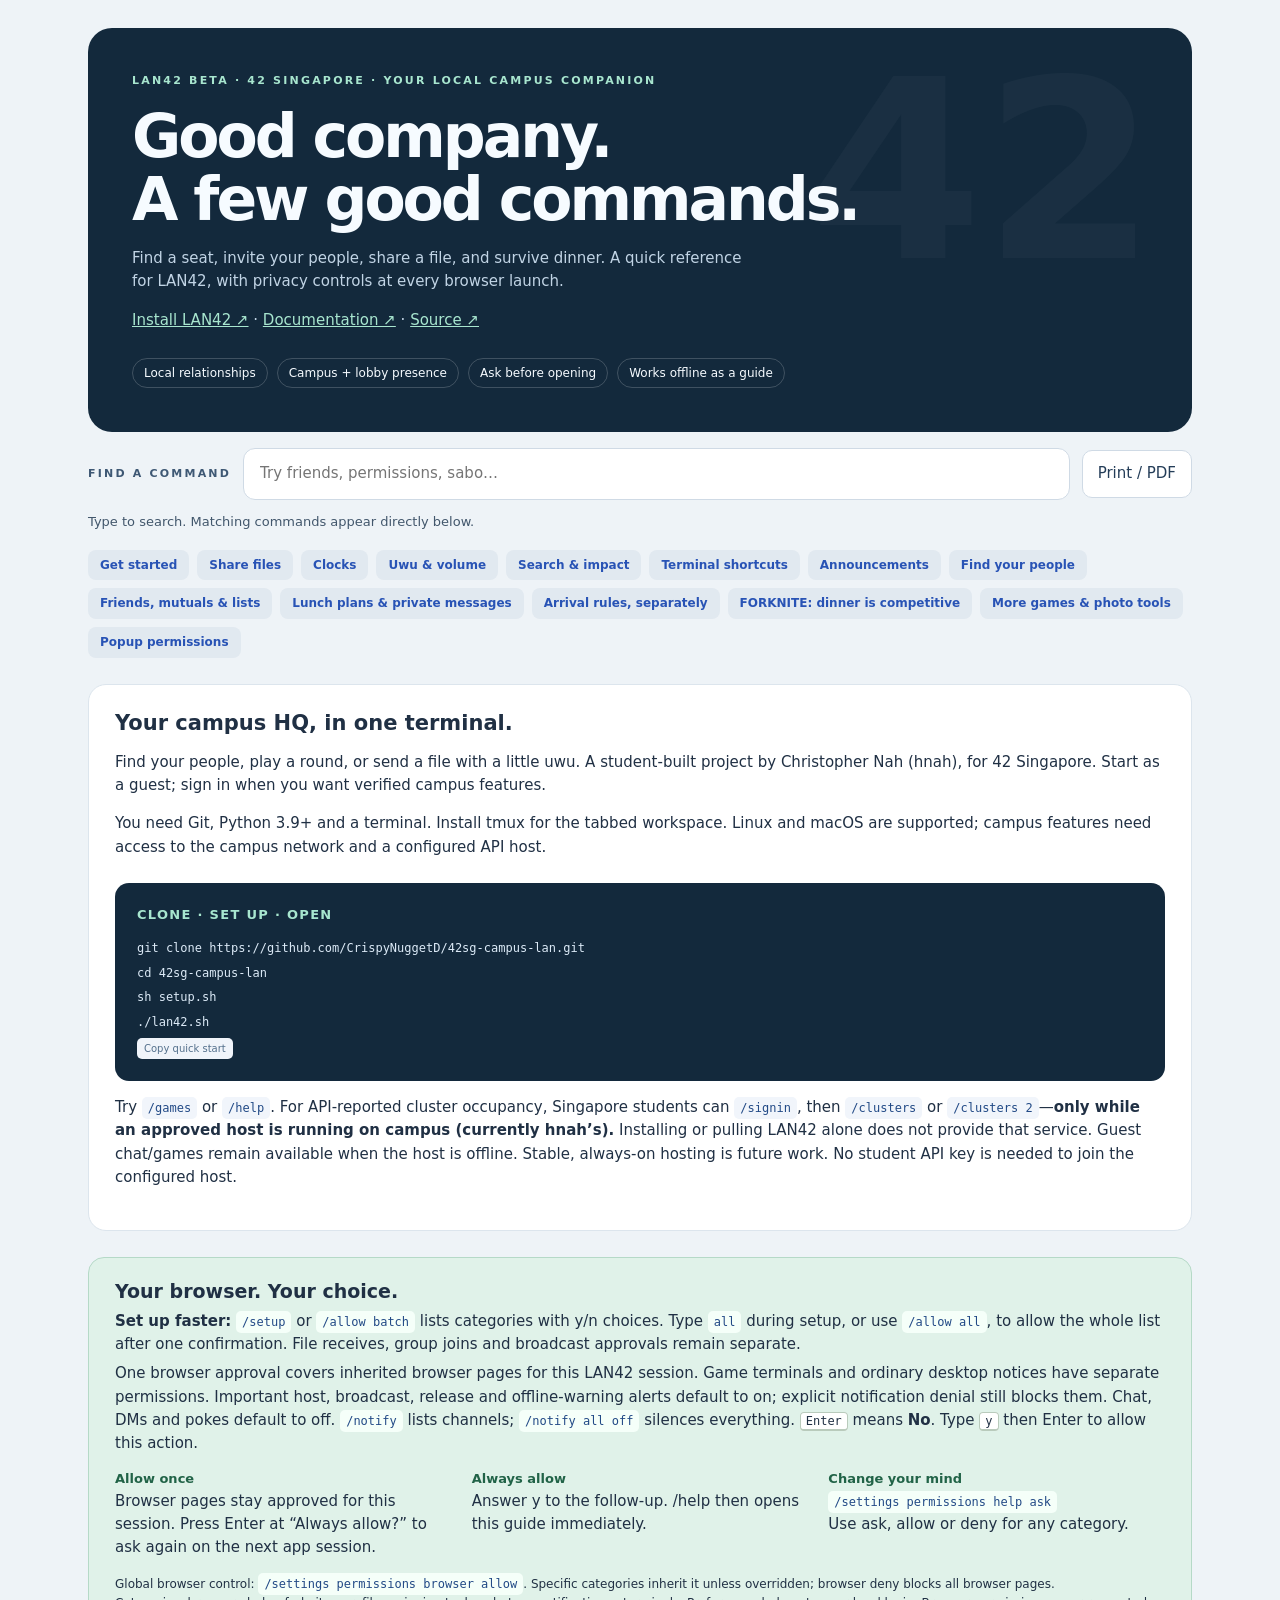
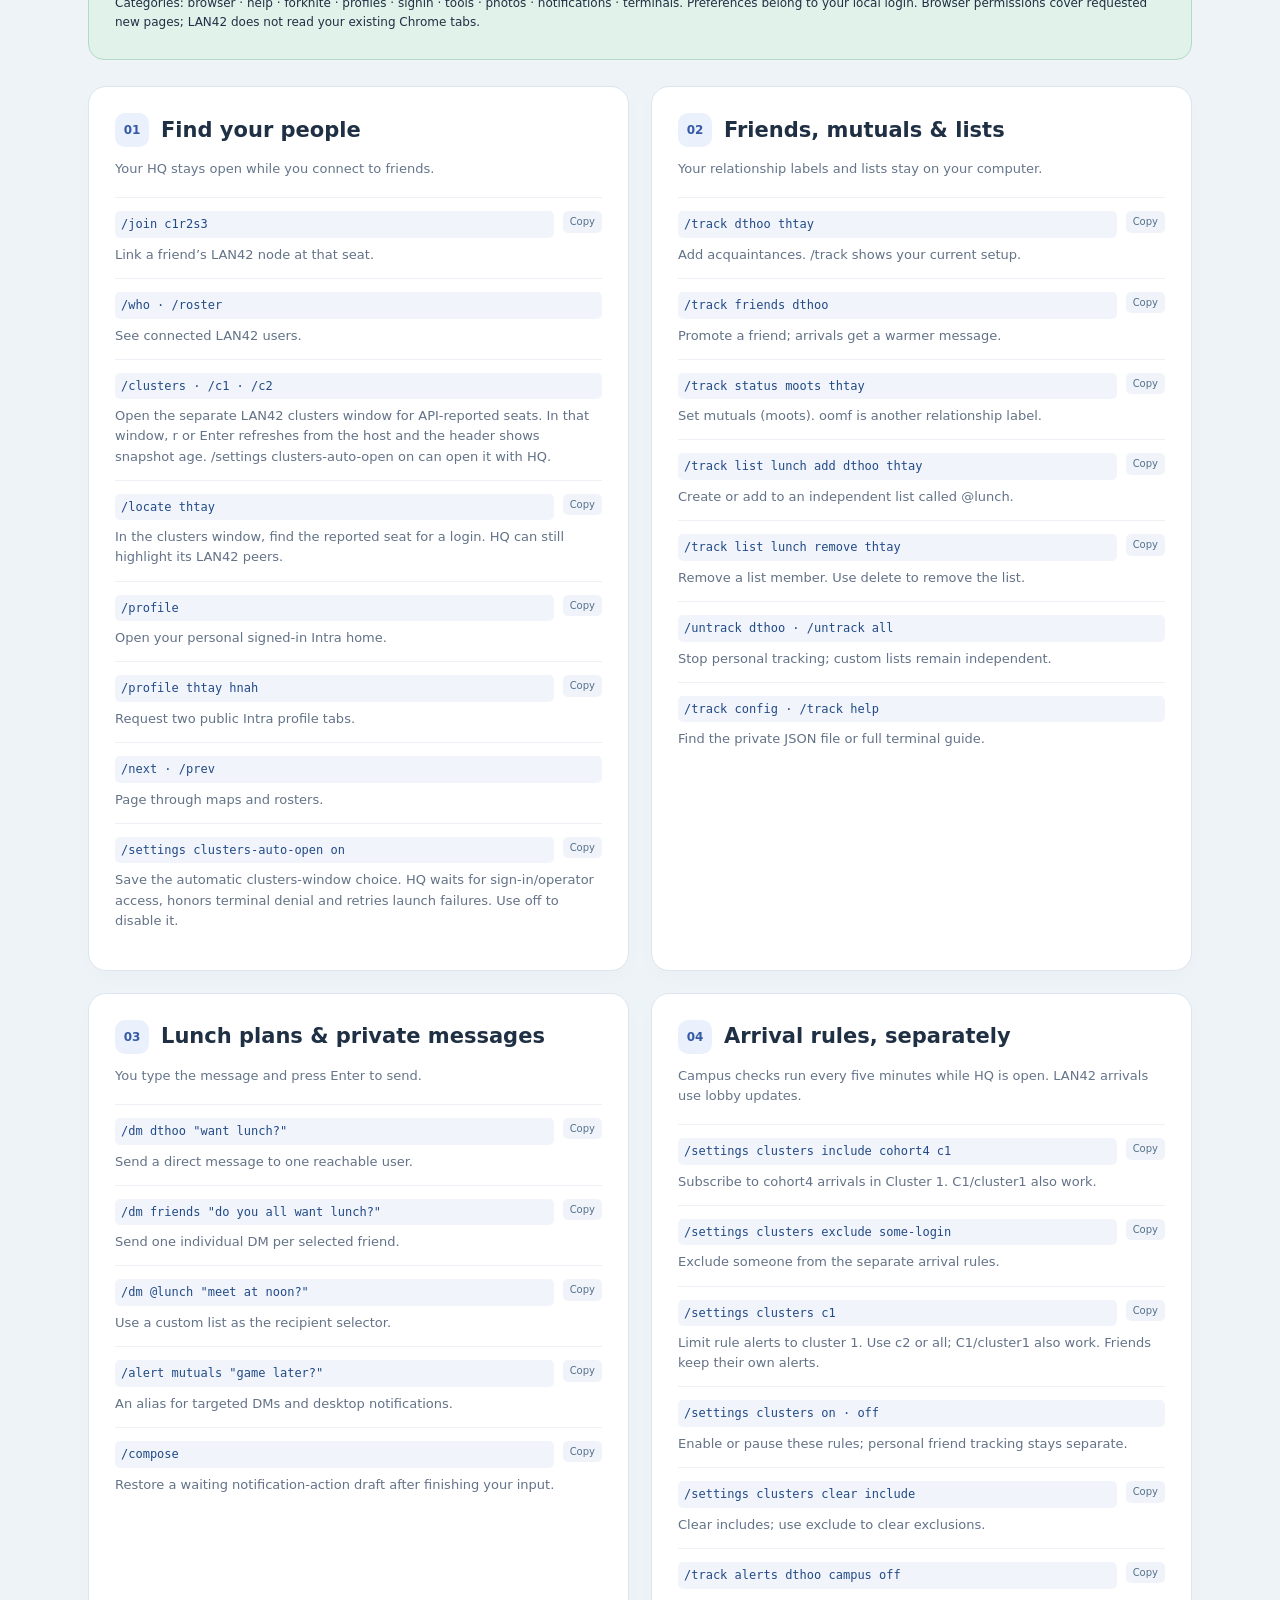
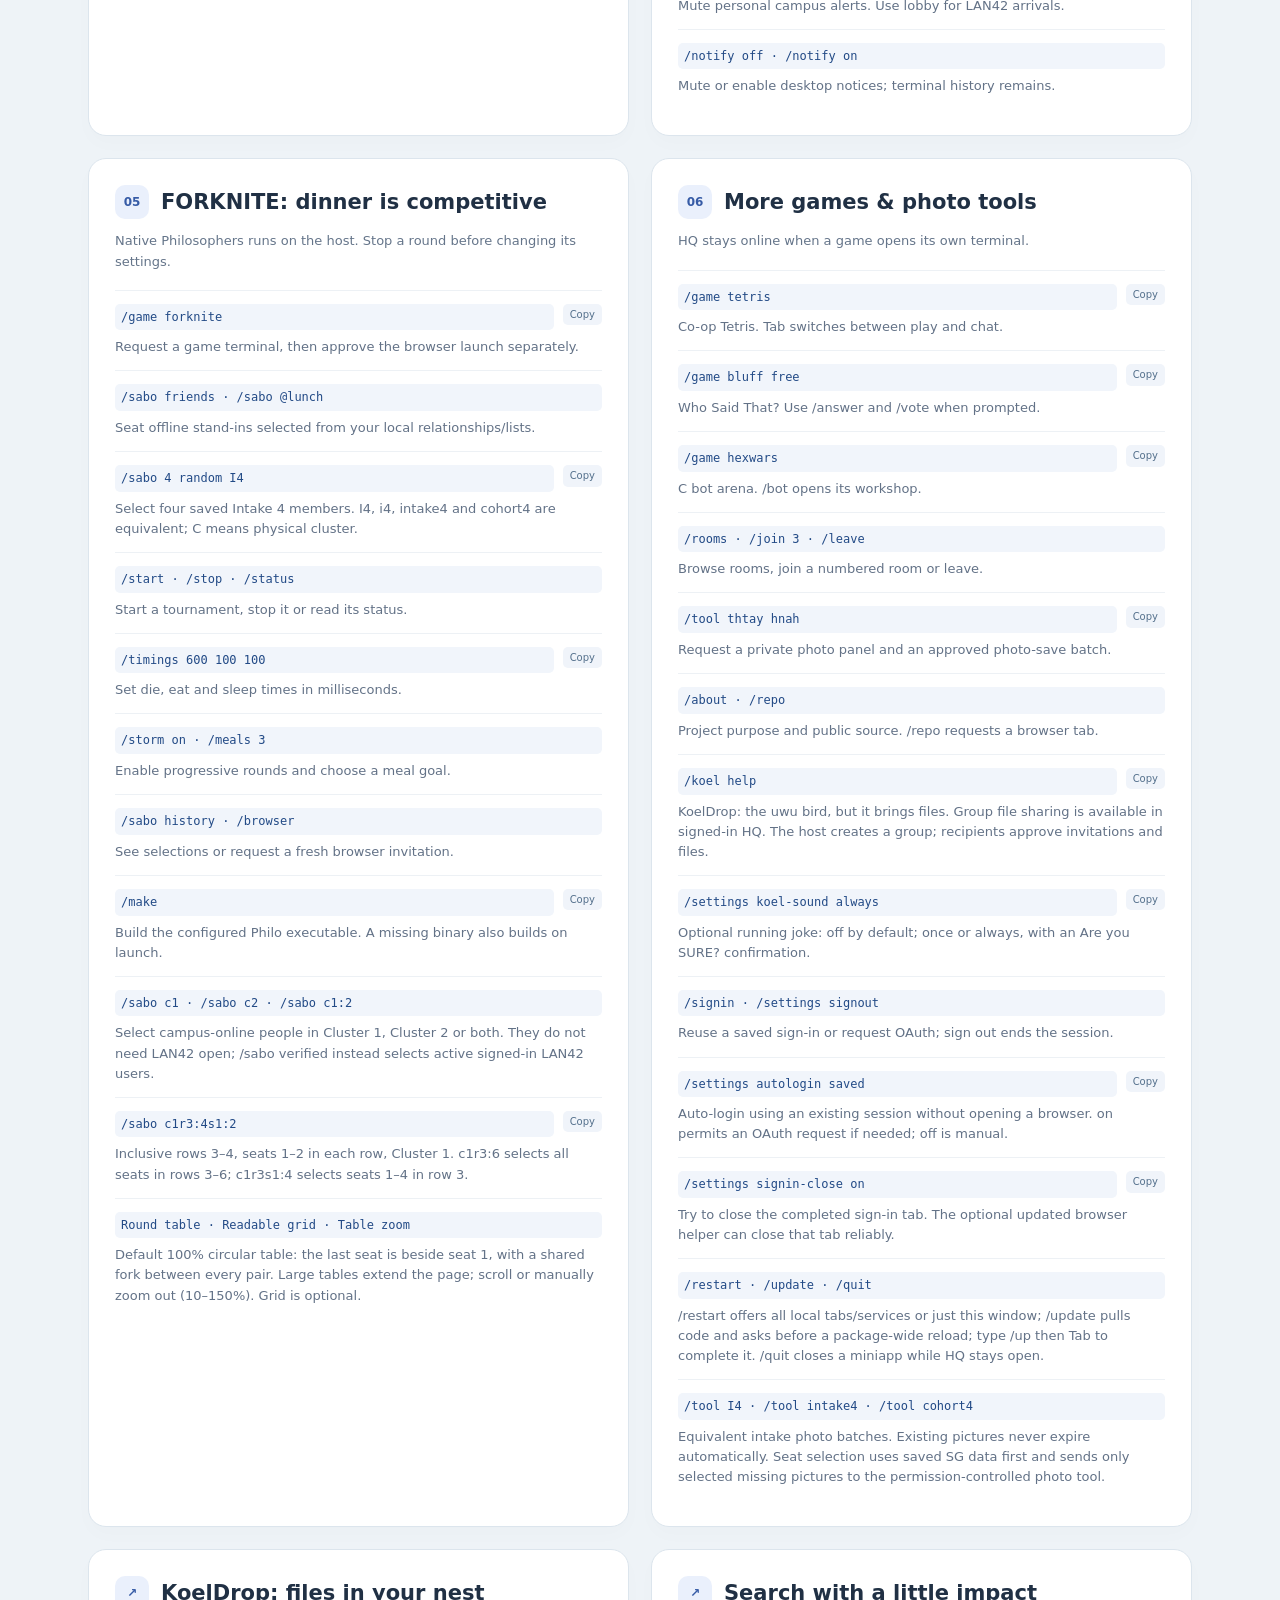
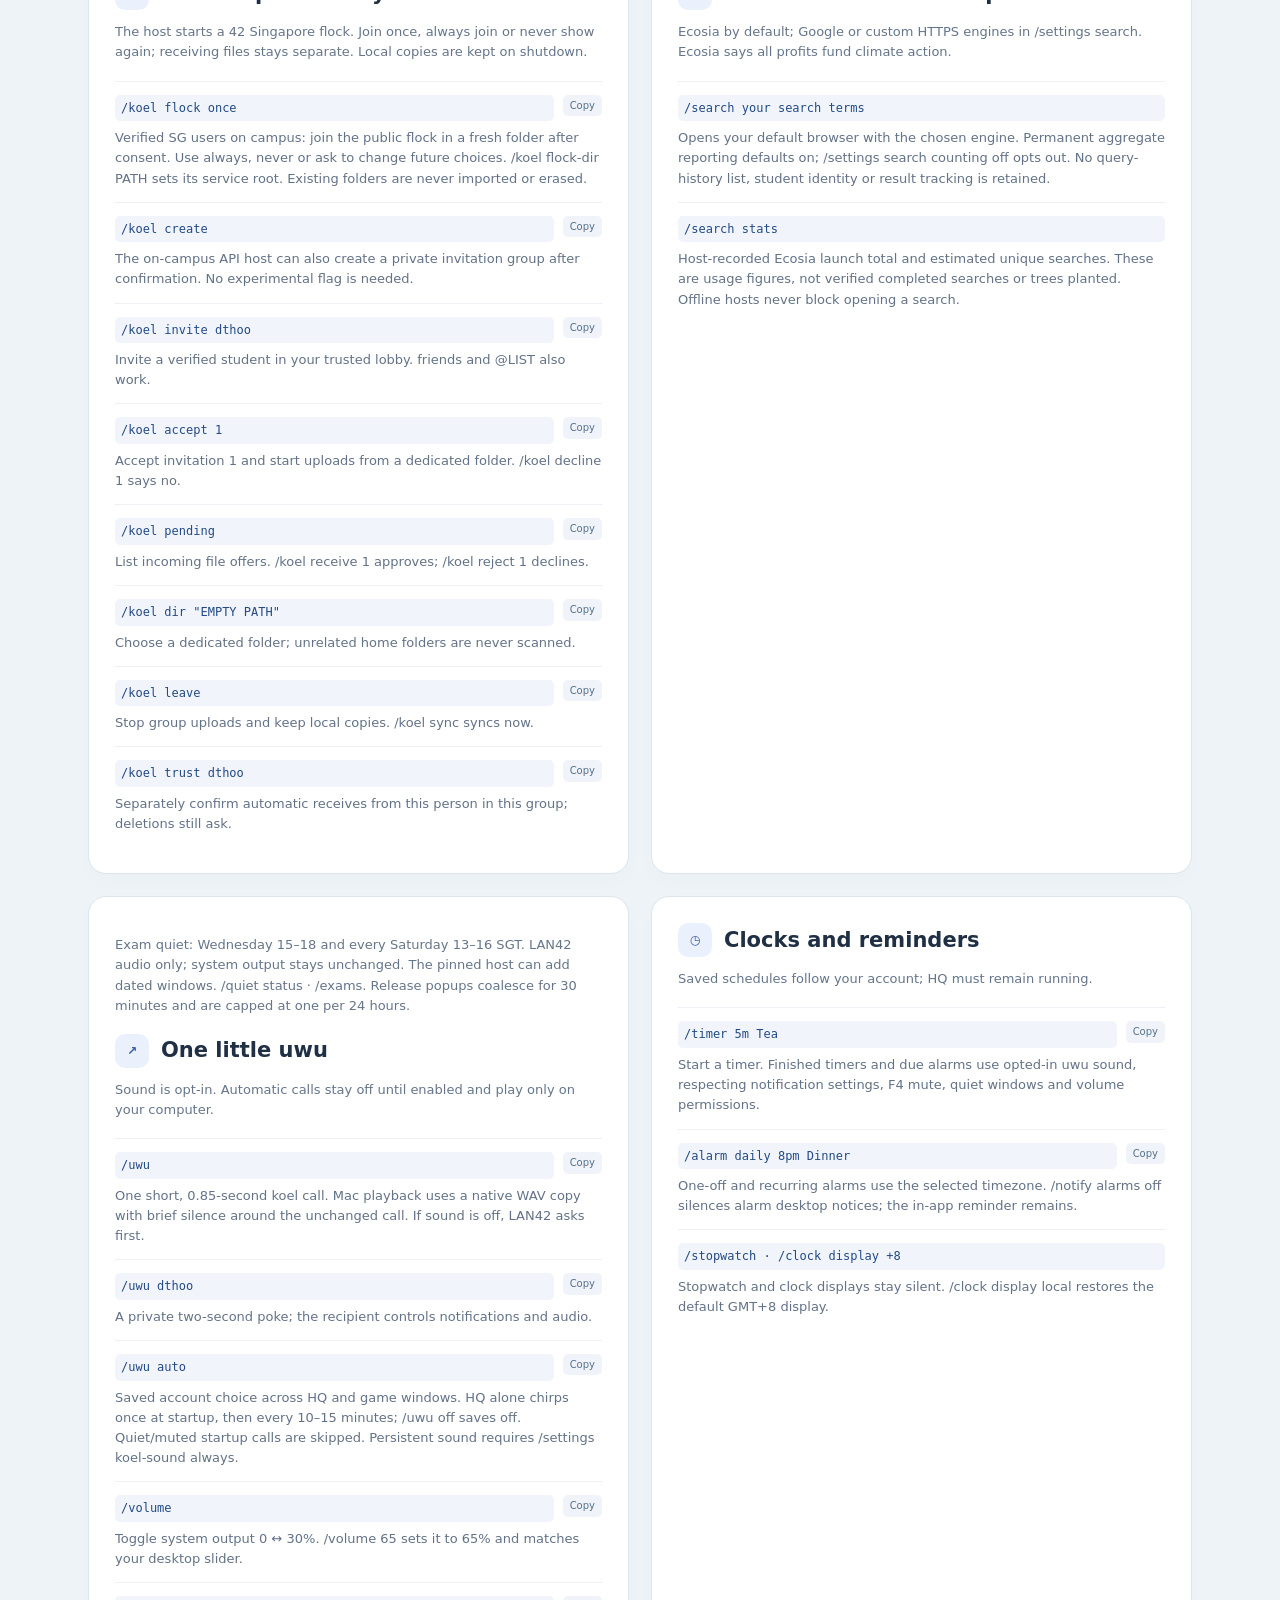
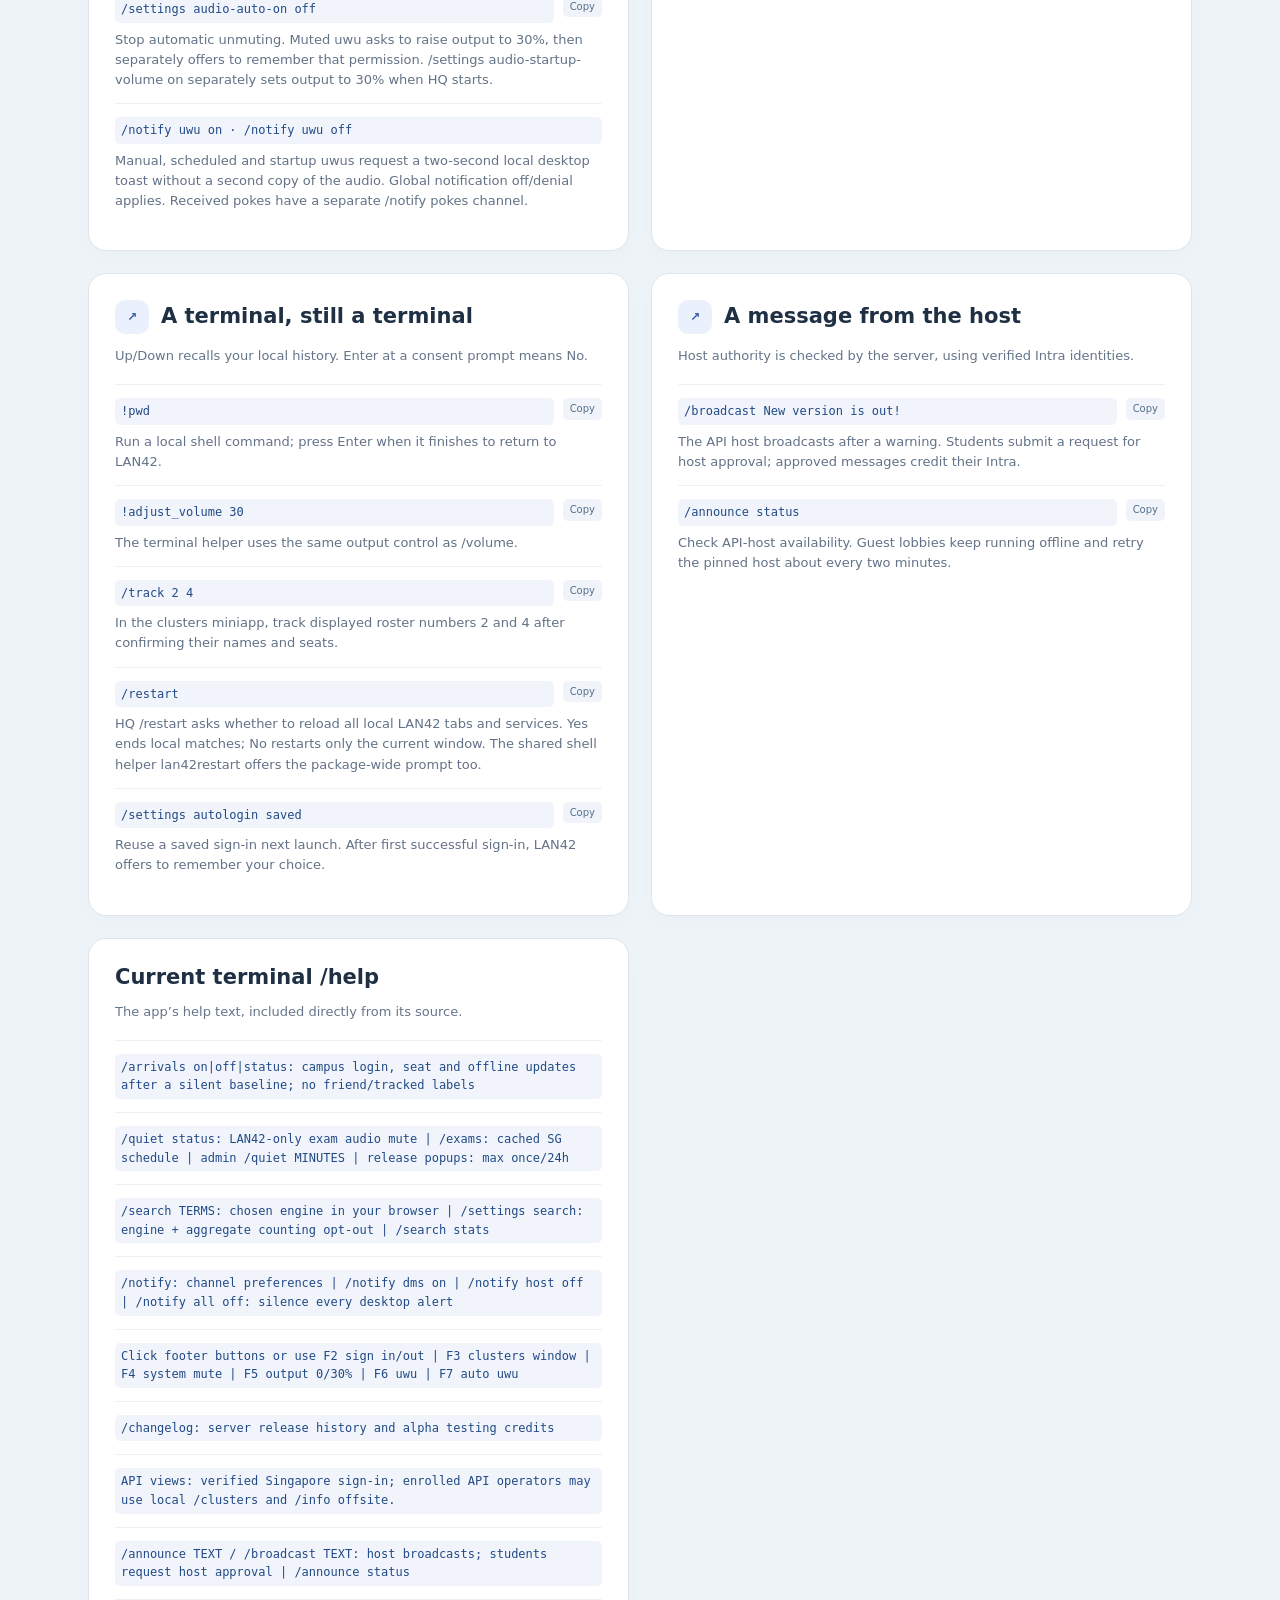
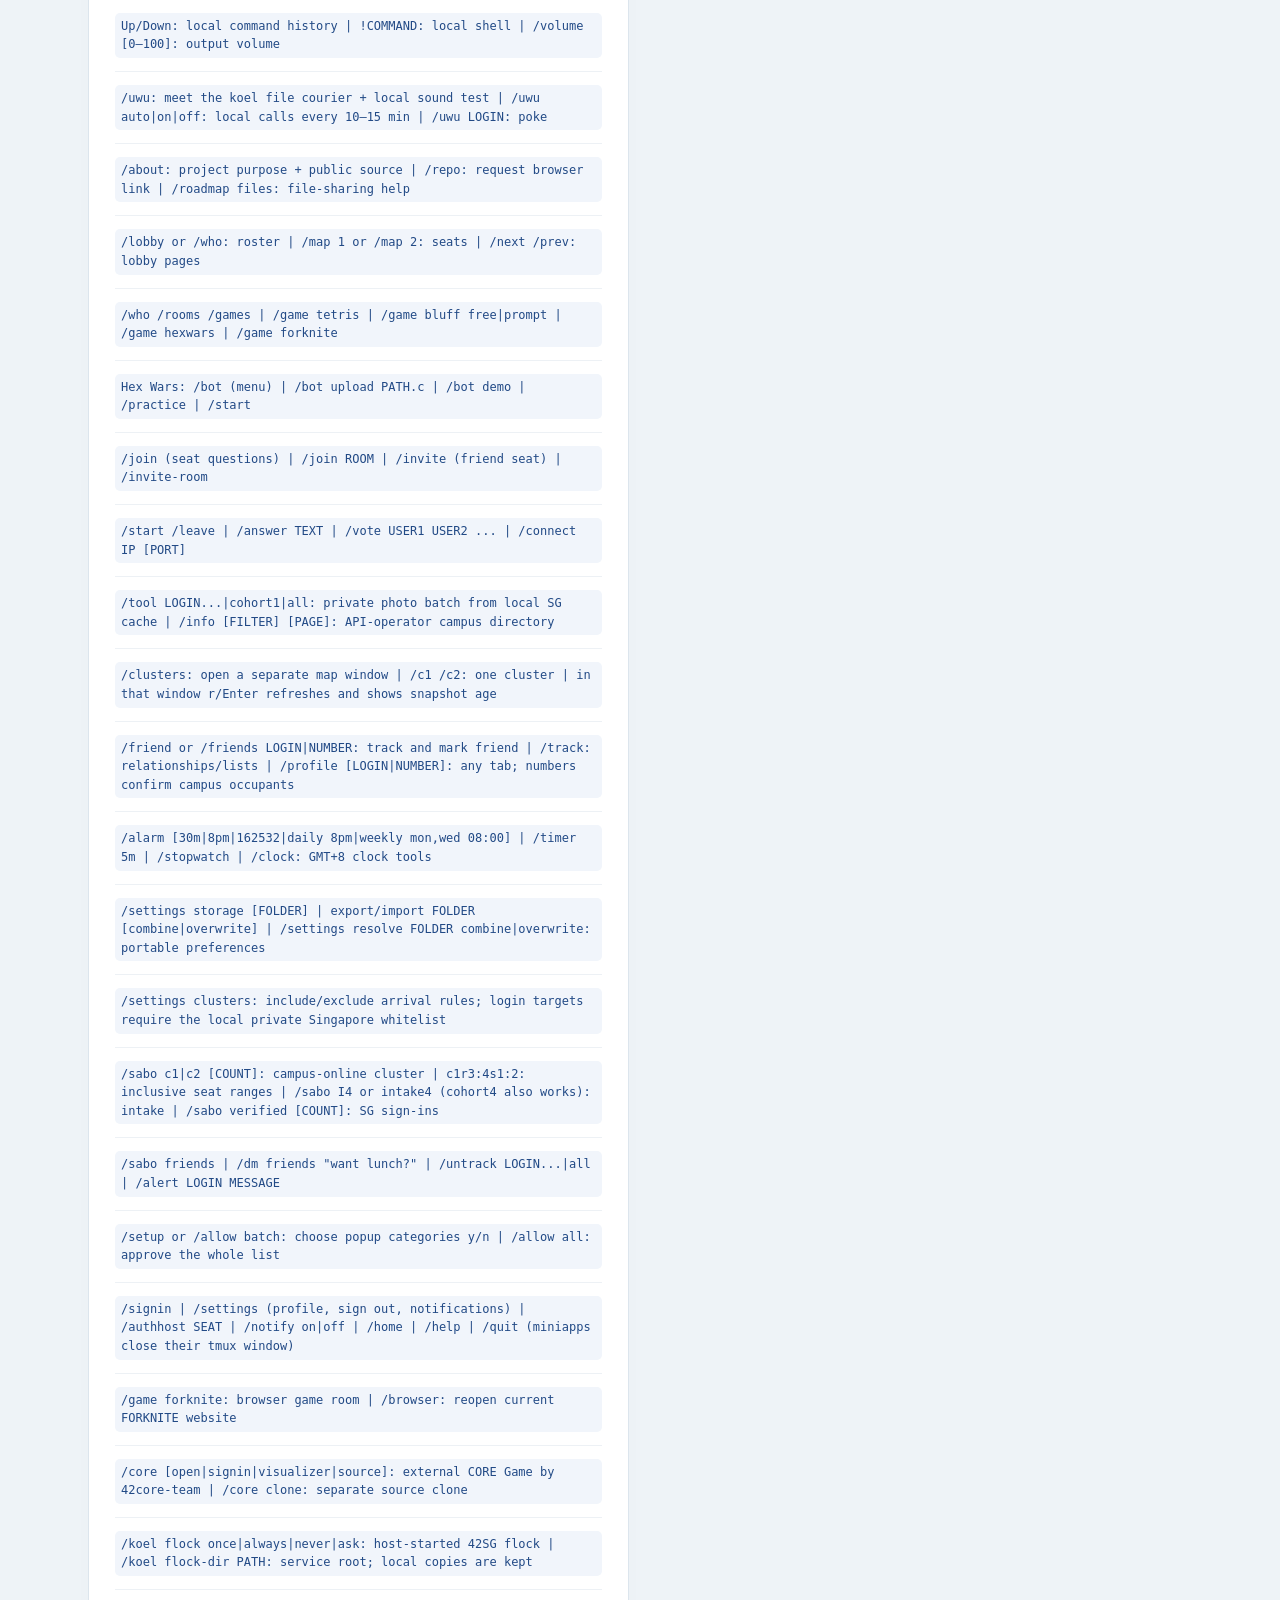
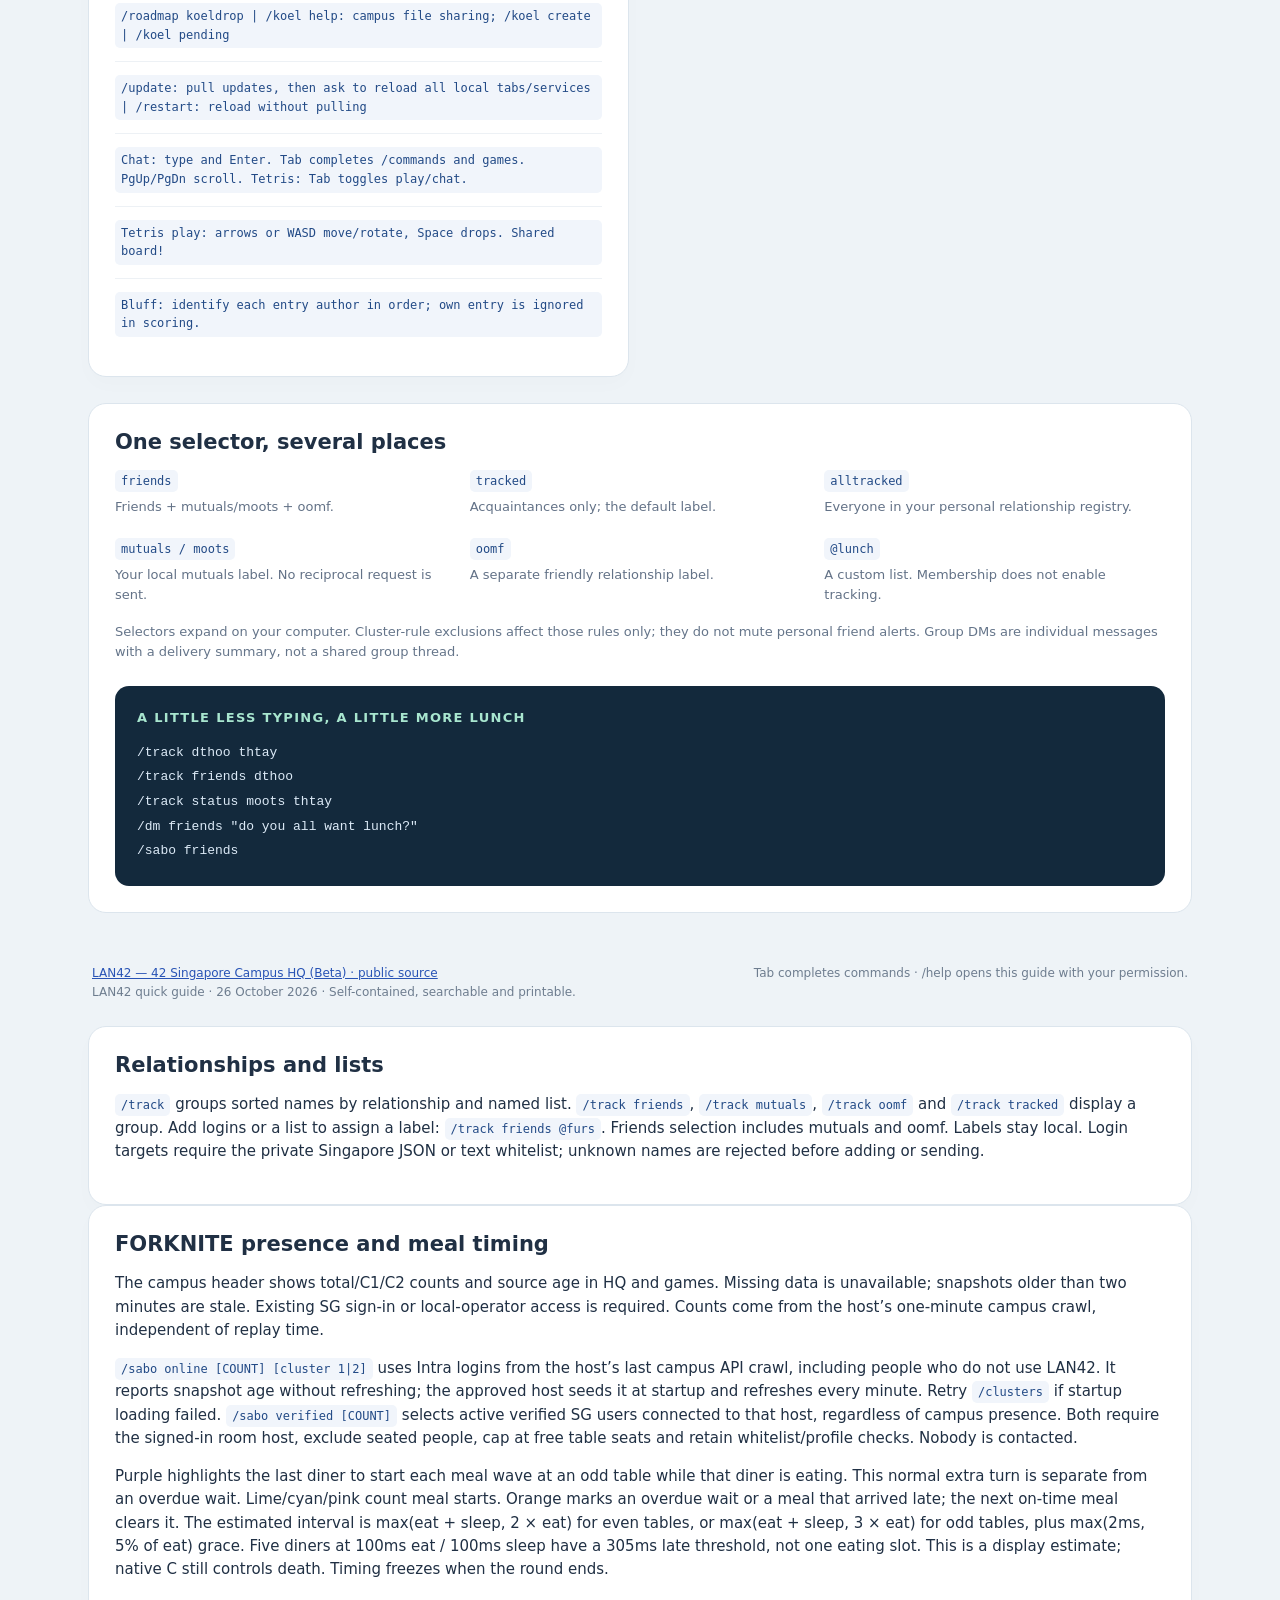
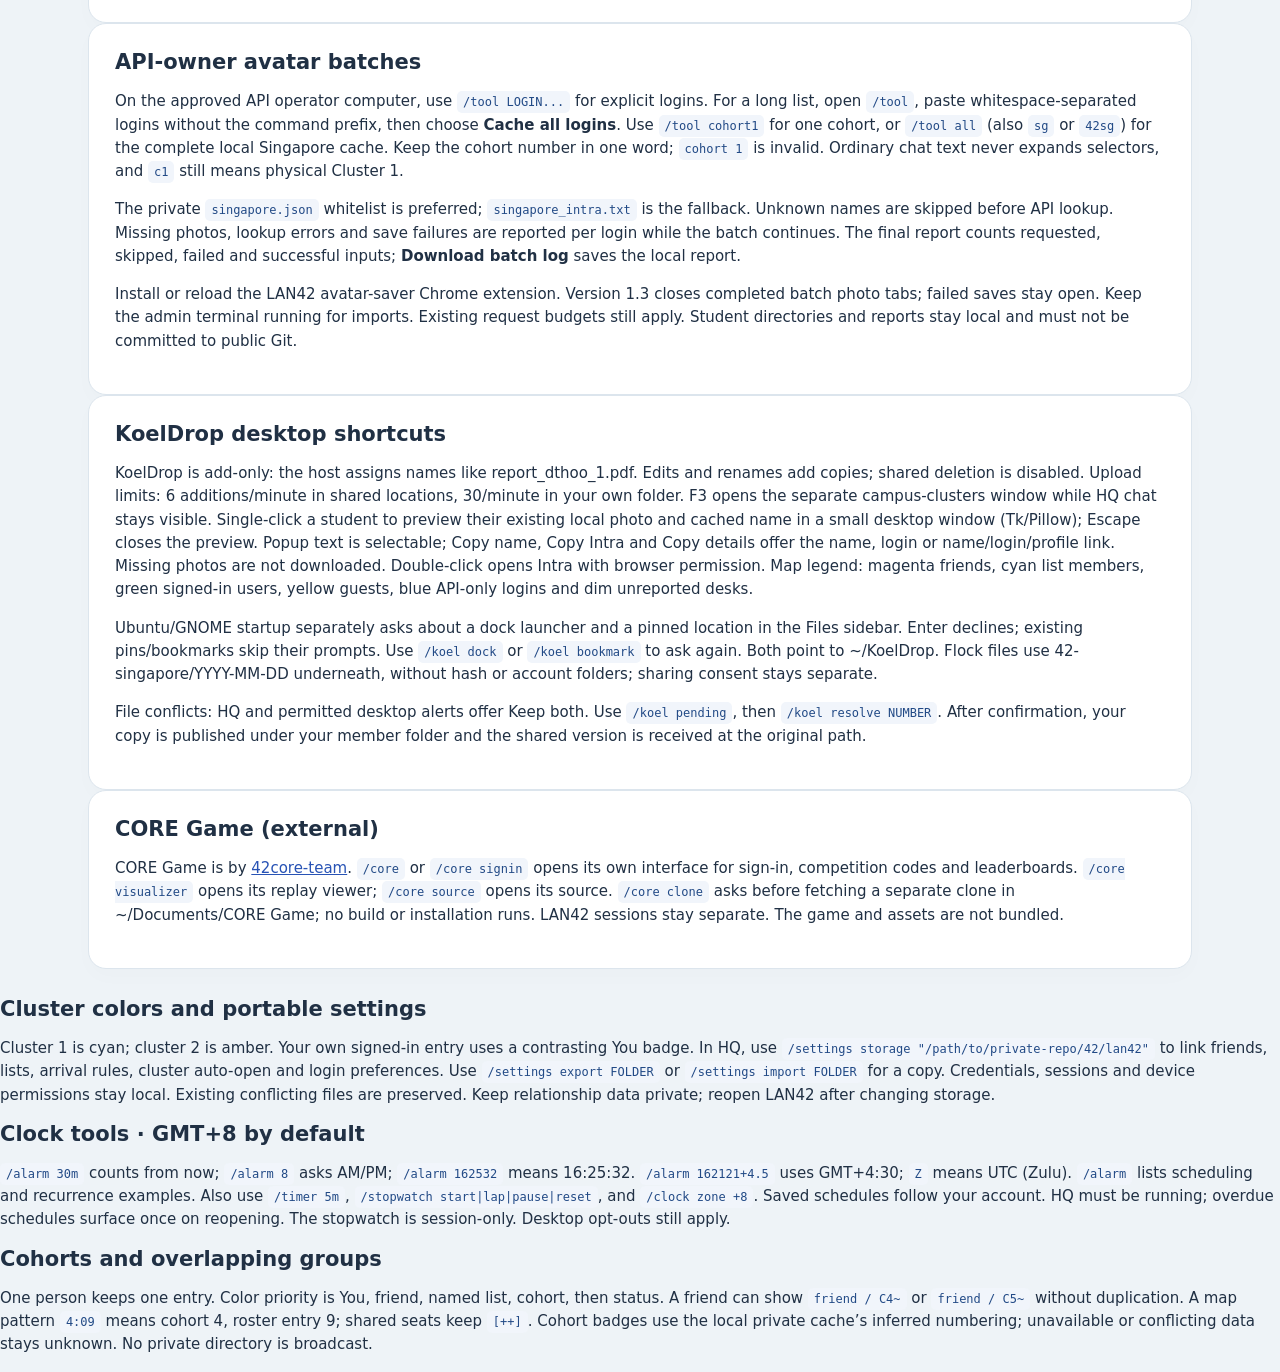
==== commit f7dfabb6: "fix: make update the unambiguous tab completion command" ====
--- a/docs/quick-guide.html
+++ b/docs/quick-guide.html
@@ -4,7 +4,7 @@
 ./lan42.sh</code></pre><button type="button" class="copy" data-copy="git clone https://github.com/CrispyNuggetD/42sg-campus-lan.git
 cd 42sg-campus-lan
 sh setup.sh
-./lan42.sh">Copy quick start</button></div><p>Try <code>/games</code> or <code>/help</code>. For API-reported cluster occupancy, Singapore students can <code>/signin</code>, then <code>/clusters</code> or <code>/clusters 2</code>—<strong>only while an approved host is running on campus (currently hnah’s).</strong> Installing or pulling LAN42 alone does not provide that service. Guest chat/games remain available when the host is offline. Stable, always-on hosting is future work. No student API key is needed to join the configured host.</p></section><aside id="permissions" class="consent"><h2>Your browser. Your choice.</h2><p><strong>Set up faster:</strong> <code>/setup</code> or <code>/allow batch</code> lists categories with y/n choices. Type <code>all</code> during setup, or use <code>/allow all</code>, to allow the whole list after one confirmation. File receives, group joins and broadcast approvals remain separate.</p><p>One browser approval covers inherited browser pages for this LAN42 session. Game terminals and ordinary desktop notices have separate permissions. Important host, broadcast, release and offline-warning alerts default to on; explicit notification denial still blocks them. Chat, DMs and pokes default to off. <code>/notify</code> lists channels; <code>/notify all off</code> silences everything. <kbd>Enter</kbd> means <strong>No</strong>. Type <kbd>y</kbd> then Enter to allow this action.</p><div class="permissions"><span><strong>Allow once</strong>Browser pages stay approved for this session. Press Enter at “Always allow?” to ask again on the next app session.</span><span><strong>Always allow</strong>Answer y to the follow-up. /help then opens this guide immediately.</span><span><strong>Change your mind</strong><code>/settings permissions help ask</code><br>Use ask, allow or deny for any category.</span></div><p style="margin-top:16px;font-size:12px">Global browser control: <code>/settings permissions browser allow</code>. Specific categories inherit it unless overridden; browser deny blocks all browser pages.<br>Categories: browser · help · forknite · profiles · signin · tools · photos · notifications · terminals. Preferences belong to your local login. Browser permissions cover requested new pages; LAN42 does not read your existing Chrome tabs.</p></aside><div class="grid"><section class="card" id="meet"><div class="card-head"><span class="num">01</span><h2>Find your people</h2></div><p class="sub">Your HQ stays open while you connect to friends.</p><div class="row"><div class="cmd"><code>/join c1r2s3</code><button type="button" class="copy" data-copy="/join c1r2s3" aria-label="Copy command">Copy</button></div><p>Link a friend’s LAN42 node at that seat.</p></div><div class="row"><div class="cmd"><code>/who · /roster</code></div><p>See connected LAN42 users.</p></div><div class="row"><div class="cmd"><code>/clusters · /c1 · /c2</code></div><p>Open the separate LAN42 clusters window for API-reported seats. In that window, r or Enter refreshes from the host and the header shows snapshot age. /settings clusters-auto-open on can open it with HQ.</p></div><div class="row"><div class="cmd"><code>/locate thtay</code><button type="button" class="copy" data-copy="/locate thtay" aria-label="Copy command">Copy</button></div><p>In the clusters window, find the reported seat for a login. HQ can still highlight its LAN42 peers.</p></div><div class="row"><div class="cmd"><code>/profile</code><button type="button" class="copy" data-copy="/profile" aria-label="Copy command">Copy</button></div><p>Open your personal signed-in Intra home.</p></div><div class="row"><div class="cmd"><code>/profile thtay hnah</code><button type="button" class="copy" data-copy="/profile thtay hnah" aria-label="Copy command">Copy</button></div><p>Request two public Intra profile tabs.</p></div><div class="row"><div class="cmd"><code>/next · /prev</code></div><p>Page through maps and rosters.</p></div><div class="row"><div class="cmd"><code>/settings clusters-auto-open on</code><button type="button" class="copy" data-copy="/settings clusters-auto-open on">Copy</button></div><p>Save the automatic clusters-window choice. HQ waits for sign-in/operator access, honors terminal denial and retries launch failures. Use off to disable it.</p></div></section><section class="card" id="relationships"><div class="card-head"><span class="num">02</span><h2>Friends, mutuals &amp; lists</h2></div><p class="sub">Your relationship labels and lists stay on your computer.</p><div class="row"><div class="cmd"><code>/track dthoo thtay</code><button type="button" class="copy" data-copy="/track dthoo thtay" aria-label="Copy command">Copy</button></div><p>Add acquaintances. /track shows your current setup.</p></div><div class="row"><div class="cmd"><code>/track friends dthoo</code><button type="button" class="copy" data-copy="/track friends dthoo" aria-label="Copy command">Copy</button></div><p>Promote a friend; arrivals get a warmer message.</p></div><div class="row"><div class="cmd"><code>/track status moots thtay</code><button type="button" class="copy" data-copy="/track status moots thtay" aria-label="Copy command">Copy</button></div><p>Set mutuals (moots). oomf is another relationship label.</p></div><div class="row"><div class="cmd"><code>/track list lunch add dthoo thtay</code><button type="button" class="copy" data-copy="/track list lunch add dthoo thtay" aria-label="Copy command">Copy</button></div><p>Create or add to an independent list called @lunch.</p></div><div class="row"><div class="cmd"><code>/track list lunch remove thtay</code><button type="button" class="copy" data-copy="/track list lunch remove thtay" aria-label="Copy command">Copy</button></div><p>Remove a list member. Use delete to remove the list.</p></div><div class="row"><div class="cmd"><code>/untrack dthoo · /untrack all</code></div><p>Stop personal tracking; custom lists remain independent.</p></div><div class="row"><div class="cmd"><code>/track config · /track help</code></div><p>Find the private JSON file or full terminal guide.</p></div></section><section class="card" id="messages"><div class="card-head"><span class="num">03</span><h2>Lunch plans &amp; private messages</h2></div><p class="sub">You type the message and press Enter to send.</p><div class="row"><div class="cmd"><code>/dm dthoo &quot;want lunch?&quot;</code><button type="button" class="copy" data-copy="/dm dthoo &quot;want lunch?&quot;" aria-label="Copy command">Copy</button></div><p>Send a direct message to one reachable user.</p></div><div class="row"><div class="cmd"><code>/dm friends &quot;do you all want lunch?&quot;</code><button type="button" class="copy" data-copy="/dm friends &quot;do you all want lunch?&quot;" aria-label="Copy command">Copy</button></div><p>Send one individual DM per selected friend.</p></div><div class="row"><div class="cmd"><code>/dm @lunch &quot;meet at noon?&quot;</code><button type="button" class="copy" data-copy="/dm @lunch &quot;meet at noon?&quot;" aria-label="Copy command">Copy</button></div><p>Use a custom list as the recipient selector.</p></div><div class="row"><div class="cmd"><code>/alert mutuals &quot;game later?&quot;</code><button type="button" class="copy" data-copy="/alert mutuals &quot;game later?&quot;" aria-label="Copy command">Copy</button></div><p>An alias for targeted DMs and desktop notifications.</p></div><div class="row"><div class="cmd"><code>/compose</code><button type="button" class="copy" data-copy="/compose" aria-label="Copy command">Copy</button></div><p>Restore a waiting notification-action draft after finishing your input.</p></div></section><section class="card" id="alerts"><div class="card-head"><span class="num">04</span><h2>Arrival rules, separately</h2></div><p class="sub">Campus checks run every five minutes while HQ is open. LAN42 arrivals use lobby updates.</p><div class="row"><div class="cmd"><code>/settings clusters include cohort4 c1</code><button type="button" class="copy" data-copy="/settings clusters include cohort4 c1" aria-label="Copy command">Copy</button></div><p>Subscribe to cohort4 arrivals in Cluster 1. C1/cluster1 also work.</p></div><div class="row"><div class="cmd"><code>/settings clusters exclude some-login</code><button type="button" class="copy" data-copy="/settings clusters exclude some-login" aria-label="Copy command">Copy</button></div><p>Exclude someone from the separate arrival rules.</p></div><div class="row"><div class="cmd"><code>/settings clusters c1</code><button type="button" class="copy" data-copy="/settings clusters c1" aria-label="Copy command">Copy</button></div><p>Limit rule alerts to cluster 1. Use c2 or all; C1/cluster1 also work. Friends keep their own alerts.</p></div><div class="row"><div class="cmd"><code>/settings clusters on · off</code></div><p>Enable or pause these rules; personal friend tracking stays separate.</p></div><div class="row"><div class="cmd"><code>/settings clusters clear include</code><button type="button" class="copy" data-copy="/settings clusters clear include" aria-label="Copy command">Copy</button></div><p>Clear includes; use exclude to clear exclusions.</p></div><div class="row"><div class="cmd"><code>/track alerts dthoo campus off</code><button type="button" class="copy" data-copy="/track alerts dthoo campus off" aria-label="Copy command">Copy</button></div><p>Mute personal campus alerts. Use lobby for LAN42 arrivals.</p></div><div class="row"><div class="cmd"><code>/notify off · /notify on</code></div><p>Mute or enable desktop notices; terminal history remains.</p></div></section><section class="card" id="forknite"><div class="card-head"><span class="num">05</span><h2>FORKNITE: dinner is competitive</h2></div><p class="sub">Native Philosophers runs on the host. Stop a round before changing its settings.</p><div class="row"><div class="cmd"><code>/game forknite</code><button type="button" class="copy" data-copy="/game forknite" aria-label="Copy command">Copy</button></div><p>Request a game terminal, then approve the browser launch separately.</p></div><div class="row"><div class="cmd"><code>/sabo friends · /sabo @lunch</code></div><p>Seat offline stand-ins selected from your local relationships/lists.</p></div><div class="row"><div class="cmd"><code>/sabo 4 random I4</code><button type="button" class="copy" data-copy="/sabo 4 random I4" aria-label="Copy command">Copy</button></div><p>Select four saved Intake 4 members. I4, i4, intake4 and cohort4 are equivalent; C means physical cluster.</p></div><div class="row"><div class="cmd"><code>/start · /stop · /status</code></div><p>Start a tournament, stop it or read its status.</p></div><div class="row"><div class="cmd"><code>/timings 600 100 100</code><button type="button" class="copy" data-copy="/timings 600 100 100" aria-label="Copy command">Copy</button></div><p>Set die, eat and sleep times in milliseconds.</p></div><div class="row"><div class="cmd"><code>/storm on · /meals 3</code></div><p>Enable progressive rounds and choose a meal goal.</p></div><div class="row"><div class="cmd"><code>/sabo history · /browser</code></div><p>See selections or request a fresh browser invitation.</p></div><div class="row"><div class="cmd"><code>/make</code><button type="button" class="copy" data-copy="/make" aria-label="Copy command">Copy</button></div><p>Build the configured Philo executable. A missing binary also builds on launch.</p></div><div class="row"><div class="cmd"><code>/sabo c1 · /sabo c2 · /sabo c1:2</code></div><p>Select campus-online people in Cluster 1, Cluster 2 or both. They do not need LAN42 open; /sabo verified instead selects active signed-in LAN42 users.</p></div><div class="row"><div class="cmd"><code>/sabo c1r3:4s1:2</code><button type="button" class="copy" data-copy="/sabo c1r3:4s1:2">Copy</button></div><p>Inclusive rows 3–4, seats 1–2 in each row, Cluster 1. c1r3:6 selects all seats in rows 3–6; c1r3s1:4 selects seats 1–4 in row 3.</p></div><div class="row"><div class="cmd"><code>Round table · Readable grid · Table zoom</code></div><p>Default 100% circular table: the last seat is beside seat 1, with a shared fork between every pair. Large tables extend the page; scroll or manually zoom out (10–150%). Grid is optional.</p></div></section><section class="card" id="games"><div class="card-head"><span class="num">06</span><h2>More games &amp; photo tools</h2></div><p class="sub">HQ stays online when a game opens its own terminal.</p><div class="row"><div class="cmd"><code>/game tetris</code><button type="button" class="copy" data-copy="/game tetris" aria-label="Copy command">Copy</button></div><p>Co-op Tetris. Tab switches between play and chat.</p></div><div class="row"><div class="cmd"><code>/game bluff free</code><button type="button" class="copy" data-copy="/game bluff free" aria-label="Copy command">Copy</button></div><p>Who Said That? Use /answer and /vote when prompted.</p></div><div class="row"><div class="cmd"><code>/game hexwars</code><button type="button" class="copy" data-copy="/game hexwars" aria-label="Copy command">Copy</button></div><p>C bot arena. /bot opens its workshop.</p></div><div class="row"><div class="cmd"><code>/rooms · /join 3 · /leave</code></div><p>Browse rooms, join a numbered room or leave.</p></div><div class="row"><div class="cmd"><code>/tool thtay hnah</code><button type="button" class="copy" data-copy="/tool thtay hnah" aria-label="Copy command">Copy</button></div><p>Request a private photo panel and an approved photo-save batch.</p></div><div class="row"><div class="cmd"><code>/about · /repo</code></div><p>Project purpose and public source. /repo requests a browser tab.</p></div><div class="row"><div class="cmd"><code>/koel help</code><button type="button" class="copy" data-copy="/koel help" aria-label="Copy command">Copy</button></div><p>KoelDrop: the uwu bird, but it brings files. Group file sharing is available in signed-in HQ. The host creates a group; recipients approve invitations and files.</p></div><div class="row"><div class="cmd"><code>/settings koel-sound always</code><button type="button" class="copy" data-copy="/settings koel-sound always" aria-label="Copy command">Copy</button></div><p>Optional running joke: off by default; once or always, with an Are you SURE? confirmation.</p></div><div class="row"><div class="cmd"><code>/signin · /settings signout</code></div><p>Reuse a saved sign-in or request OAuth; sign out ends the session.</p></div><div class="row"><div class="cmd"><code>/settings autologin saved</code><button type="button" class="copy" data-copy="/settings autologin saved" aria-label="Copy command">Copy</button></div><p>Auto-login using an existing session without opening a browser. on permits an OAuth request if needed; off is manual.</p></div><div class="row"><div class="cmd"><code>/settings signin-close on</code><button type="button" class="copy" data-copy="/settings signin-close on" aria-label="Copy command">Copy</button></div><p>Try to close the completed sign-in tab. The optional updated browser helper can close that tab reliably.</p></div><div class="row"><div class="cmd"><code>/restart · /update · /quit</code></div><p>/restart offers all local tabs/services or just this window; /update pulls code and asks before a package-wide reload. /quit closes a miniapp while HQ stays open.</p></div><div class="row"><div class="cmd"><code>/tool I4 · /tool intake4 · /tool cohort4</code></div><p>Equivalent intake photo batches. Existing pictures never expire automatically. Seat selection uses saved SG data first and sends only selected missing pictures to the permission-controlled photo tool.</p></div></section><section class="card" id="files"><div class="card-head"><span class="num">↗</span><h2>KoelDrop: files in your nest</h2></div><p class="sub">The host starts a 42 Singapore flock. Join once, always join or never show again; receiving files stays separate. Local copies are kept on shutdown.</p><div class="row"><div class="cmd"><code>/koel flock once</code><button type="button" class="copy" data-copy="/koel flock once">Copy</button></div><p>Verified SG users on campus: join the public flock in a fresh folder after consent. Use always, never or ask to change future choices. /koel flock-dir PATH sets its service root. Existing folders are never imported or erased.</p></div><div class="row"><div class="cmd"><code>/koel create</code><button type="button" class="copy" data-copy="/koel create">Copy</button></div><p>The on-campus API host can also create a private invitation group after confirmation. No experimental flag is needed.</p></div><div class="row"><div class="cmd"><code>/koel invite dthoo</code><button type="button" class="copy" data-copy="/koel invite dthoo">Copy</button></div><p>Invite a verified student in your trusted lobby. friends and @LIST also work.</p></div><div class="row"><div class="cmd"><code>/koel accept 1</code><button type="button" class="copy" data-copy="/koel accept 1">Copy</button></div><p>Accept invitation 1 and start uploads from a dedicated folder. /koel decline 1 says no.</p></div><div class="row"><div class="cmd"><code>/koel pending</code><button type="button" class="copy" data-copy="/koel pending">Copy</button></div><p>List incoming file offers. /koel receive 1 approves; /koel reject 1 declines.</p></div><div class="row"><div class="cmd"><code>/koel dir &quot;EMPTY PATH&quot;</code><button type="button" class="copy" data-copy="/koel dir &quot;EMPTY PATH&quot;">Copy</button></div><p>Choose a dedicated folder; unrelated home folders are never scanned.</p></div><div class="row"><div class="cmd"><code>/koel leave</code><button type="button" class="copy" data-copy="/koel leave">Copy</button></div><p>Stop group uploads and keep local copies. /koel sync syncs now.</p></div><div class="row"><div class="cmd"><code>/koel trust dthoo</code><button type="button" class="copy" data-copy="/koel trust dthoo">Copy</button></div><p>Separately confirm automatic receives from this person in this group; deletions still ask.</p></div></section><section class="card" id="web-search"><div class="card-head"><span class="num">↗</span><h2>Search with a little impact</h2></div><p class="sub">Ecosia by default; Google or custom HTTPS engines in /settings search. Ecosia says all profits fund climate action.</p><div class="row"><div class="cmd"><code>/search your search terms</code></div><p>Opens your default browser with the chosen engine. Permanent aggregate reporting defaults on; /settings search counting off opts out. No query-history list, student identity or result tracking is retained.</p></div><div class="row"><div class="cmd"><code>/search stats</code></div><p>Host-recorded Ecosia launch total and estimated unique searches. These are usage figures, not verified completed searches or trees planted. Offline hosts never block opening a search.</p></div></section><section class="card" id="audio"><p class="sub">Exam quiet: Wednesday 15–18 and every Saturday 13–16 SGT. LAN42 audio only; system output stays unchanged. The pinned host can add dated windows. /quiet status · /exams. Release popups coalesce for 30 minutes and are capped at one per 24 hours.</p><div class="card-head"><span class="num">↗</span><h2>One little uwu</h2></div><p class="sub">Sound is opt-in. Automatic calls stay off until enabled and play only on your computer.</p><div class="row"><div class="cmd"><code>/uwu</code><button type="button" class="copy" data-copy="/uwu">Copy</button></div><p>One short, 0.85-second koel call. Mac playback uses a native WAV copy with brief silence around the unchanged call. If sound is off, LAN42 asks first.</p></div><div class="row"><div class="cmd"><code>/uwu dthoo</code><button type="button" class="copy" data-copy="/uwu dthoo">Copy</button></div><p>A private two-second poke; the recipient controls notifications and audio.</p></div><div class="row"><div class="cmd"><code>/uwu auto</code><button type="button" class="copy" data-copy="/uwu auto">Copy</button></div><p>Saved account choice across HQ and game windows. HQ alone chirps once at startup, then every 10–15 minutes; /uwu off saves off. Quiet/muted startup calls are skipped. Persistent sound requires /settings koel-sound always.</p></div><div class="row"><div class="cmd"><code>/volume</code><button type="button" class="copy" data-copy="/volume">Copy</button></div><p>Toggle system output 0 ↔ 30%. /volume 65 sets it to 65% and matches your desktop slider.</p></div><div class="row"><div class="cmd"><code>/settings audio-auto-on off</code><button type="button" class="copy" data-copy="/settings audio-auto-on off">Copy</button></div><p>Stop automatic unmuting. Muted uwu asks to raise output to 30%, then separately offers to remember that permission. /settings audio-startup-volume on separately sets output to 30% when HQ starts.</p></div><div class="row"><div class="cmd"><code>/notify uwu on · /notify uwu off</code></div><p>Manual, scheduled and startup uwus request a two-second local desktop toast without a second copy of the audio. Global notification off/denial applies. Received pokes have a separate /notify pokes channel.</p></div></section><section class="card" id="clocks"><div class="card-head"><span class="num">◷</span><h2>Clocks and reminders</h2></div><p class="sub">Saved schedules follow your account; HQ must remain running.</p><div class="row"><div class="cmd"><code>/timer 5m Tea</code><button type="button" class="copy" data-copy="/timer 5m Tea">Copy</button></div><p>Start a timer. Finished timers and due alarms use opted-in uwu sound, respecting notification settings, F4 mute, quiet windows and volume permissions.</p></div><div class="row"><div class="cmd"><code>/alarm daily 8pm Dinner</code><button type="button" class="copy" data-copy="/alarm daily 8pm Dinner">Copy</button></div><p>One-off and recurring alarms use the selected timezone. /notify alarms off silences alarm desktop notices; the in-app reminder remains.</p></div><div class="row"><div class="cmd"><code>/stopwatch · /clock display +8</code></div><p>Stopwatch and clock displays stay silent. /clock display local restores the default GMT+8 display.</p></div></section><section class="card" id="terminal"><div class="card-head"><span class="num">↗</span><h2>A terminal, still a terminal</h2></div><p class="sub">Up/Down recalls your local history. Enter at a consent prompt means No.</p><div class="row"><div class="cmd"><code>!pwd</code><button type="button" class="copy" data-copy="!pwd">Copy</button></div><p>Run a local shell command; press Enter when it finishes to return to LAN42.</p></div><div class="row"><div class="cmd"><code>!adjust_volume 30</code><button type="button" class="copy" data-copy="!adjust_volume 30">Copy</button></div><p>The terminal helper uses the same output control as /volume.</p></div><div class="row"><div class="cmd"><code>/track 2 4</code><button type="button" class="copy" data-copy="/track 2 4">Copy</button></div><p>In the clusters miniapp, track displayed roster numbers 2 and 4 after confirming their names and seats.</p></div><div class="row"><div class="cmd"><code>/restart</code><button type="button" class="copy" data-copy="/restart">Copy</button></div><p>HQ /restart asks whether to reload all local LAN42 tabs and services. Yes ends local matches; No restarts only the current window. The shared shell helper lan42restart offers the package-wide prompt too.</p></div><div class="row"><div class="cmd"><code>/settings autologin saved</code><button type="button" class="copy" data-copy="/settings autologin saved">Copy</button></div><p>Reuse a saved sign-in next launch. After first successful sign-in, LAN42 offers to remember your choice.</p></div></section><section class="card" id="announcements"><div class="card-head"><span class="num">↗</span><h2>A message from the host</h2></div><p class="sub">Host authority is checked by the server, using verified Intra identities.</p><div class="row"><div class="cmd"><code>/broadcast New version is out!</code><button type="button" class="copy" data-copy="/broadcast New version is out!">Copy</button></div><p>The API host broadcasts after a warning. Students submit a request for host approval; approved messages credit their Intra.</p></div><div class="row"><div class="cmd"><code>/announce status</code><button type="button" class="copy" data-copy="/announce status">Copy</button></div><p>Check API-host availability. Guest lobbies keep running offline and retry the pinned host about every two minutes.</p></div></section><!-- runtime-help:start --><section class="card" id="runtime-help"><h2>Current terminal /help</h2><p class="sub">The app’s help text, included directly from its source.</p><div class="row"><div class="cmd"><code>/arrivals on|off|status: campus login, seat and offline updates after a silent baseline; no friend/tracked labels</code></div></div><div class="row"><div class="cmd"><code>/quiet status: LAN42-only exam audio mute | /exams: cached SG schedule | admin /quiet MINUTES | release popups: max once/24h</code></div></div><div class="row"><div class="cmd"><code>/search TERMS: chosen engine in your browser | /settings search: engine + aggregate counting opt-out | /search stats</code></div></div><div class="row"><div class="cmd"><code>/notify: channel preferences | /notify dms on | /notify host off | /notify all off: silence every desktop alert</code></div></div><div class="row"><div class="cmd"><code>Click footer buttons or use F2 sign in/out | F3 clusters window | F4 system mute | F5 output 0/30% | F6 uwu | F7 auto uwu</code></div></div><div class="row"><div class="cmd"><code>/changelog: server release history and alpha testing credits</code></div></div><div class="row"><div class="cmd"><code>API views: verified Singapore sign-in; enrolled API operators may use local /clusters and /info offsite.</code></div></div><div class="row"><div class="cmd"><code>/announce TEXT / /broadcast TEXT: host broadcasts; students request host approval | /announce status</code></div></div><div class="row"><div class="cmd"><code>Up/Down: local command history | !COMMAND: local shell | /volume [0–100]: output volume</code></div></div><div class="row"><div class="cmd"><code>/uwu: meet the koel file courier + local sound test | /uwu auto|on|off: local calls every 10–15 min | /uwu LOGIN: poke</code></div></div><div class="row"><div class="cmd"><code>/about: project purpose + public source | /repo: request browser link | /roadmap files: file-sharing help</code></div></div><div class="row"><div class="cmd"><code>/lobby or /who: roster | /map 1 or /map 2: seats | /next /prev: lobby pages</code></div></div><div class="row"><div class="cmd"><code>/who /rooms /games | /game tetris | /game bluff free|prompt | /game hexwars | /game forknite</code></div></div><div class="row"><div class="cmd"><code>Hex Wars: /bot (menu) | /bot upload PATH.c | /bot demo | /practice | /start</code></div></div><div class="row"><div class="cmd"><code>/join (seat questions) | /join ROOM | /invite (friend seat) | /invite-room</code></div></div><div class="row"><div class="cmd"><code>/start /leave | /answer TEXT | /vote USER1 USER2 ... | /connect IP [PORT]</code></div></div><div class="row"><div class="cmd"><code>/tool LOGIN...|cohort1|all: private photo batch from local SG cache | /info [FILTER] [PAGE]: API-operator campus directory</code></div></div><div class="row"><div class="cmd"><code>/clusters: open a separate map window | /c1 /c2: one cluster | in that window r/Enter refreshes and shows snapshot age</code></div></div><div class="row"><div class="cmd"><code>/friend or /friends LOGIN|NUMBER: track and mark friend | /track: relationships/lists | /profile [LOGIN|NUMBER]: any tab; numbers confirm campus occupants</code></div></div><div class="row"><div class="cmd"><code>/alarm [30m|8pm|162532|daily 8pm|weekly mon,wed 08:00] | /timer 5m | /stopwatch | /clock: GMT+8 clock tools</code></div></div><div class="row"><div class="cmd"><code>/settings storage [FOLDER] | export/import FOLDER [combine|overwrite] | /settings resolve FOLDER combine|overwrite: portable preferences</code></div></div><div class="row"><div class="cmd"><code>/settings clusters: include/exclude arrival rules; login targets require the local private Singapore whitelist</code></div></div><div class="row"><div class="cmd"><code>/sabo c1|c2 [COUNT]: campus-online cluster | c1r3:4s1:2: inclusive seat ranges | /sabo I4 or intake4 (cohort4 also works): intake | /sabo verified [COUNT]: SG sign-ins</code></div></div><div class="row"><div class="cmd"><code>/sabo friends | /dm friends &quot;want lunch?&quot; | /untrack LOGIN...|all | /alert LOGIN MESSAGE</code></div></div><div class="row"><div class="cmd"><code>/setup or /allow batch: choose popup categories y/n | /allow all: approve the whole list</code></div></div><div class="row"><div class="cmd"><code>/signin | /settings (profile, sign out, notifications) | /authhost SEAT | /notify on|off | /home | /help | /quit (miniapps close their tmux window)</code></div></div><div class="row"><div class="cmd"><code>/game forknite: browser game room | /browser: reopen current FORKNITE website</code></div></div><div class="row"><div class="cmd"><code>/core [open|signin|visualizer|source]: external CORE Game by 42core-team | /core clone: separate source clone</code></div></div><div class="row"><div class="cmd"><code>/koel flock once|always|never|ask: host-started 42SG flock | /koel flock-dir PATH: service root; local copies are kept</code></div></div><div class="row"><div class="cmd"><code>/roadmap koeldrop | /koel help: campus file sharing; /koel create | /koel pending</code></div></div><div class="row"><div class="cmd"><code>/update (or /upgrade): update package + reload local instances | /restart: choose this window or all local LAN42 tabs</code></div></div><div class="row"><div class="cmd"><code>Chat: type and Enter. Tab completes /commands and games. PgUp/PgDn scroll. Tetris: Tab toggles play/chat.</code></div></div><div class="row"><div class="cmd"><code>Tetris play: arrows or WASD move/rotate, Space drops. Shared board!</code></div></div><div class="row"><div class="cmd"><code>Bluff: identify each entry author in order; own entry is ignored in scoring.</code></div></div></section><!-- runtime-help:end --></div><p id="empty" class="empty" role="status">No matching commands. Try a different word.</p><section class="selectors"><h2>One selector, several places</h2><div class="selector-grid"><div><code>friends</code><p>Friends + mutuals/moots + oomf.</p></div><div><code>tracked</code><p>Acquaintances only; the default label.</p></div><div><code>alltracked</code><p>Everyone in your personal relationship registry.</p></div><div><code>mutuals / moots</code><p>Your local mutuals label. No reciprocal request is sent.</p></div><div><code>oomf</code><p>A separate friendly relationship label.</p></div><div><code>@lunch</code><p>A custom list. Membership does not enable tracking.</p></div></div><p class="sub">Selectors expand on your computer. Cluster-rule exclusions affect those rules only; they do not mute personal friend alerts. Group DMs are individual messages with a delivery summary, not a shared group thread.</p><div class="example"><h3>A little less typing, a little more lunch</h3><pre>/track dthoo thtay
+./lan42.sh">Copy quick start</button></div><p>Try <code>/games</code> or <code>/help</code>. For API-reported cluster occupancy, Singapore students can <code>/signin</code>, then <code>/clusters</code> or <code>/clusters 2</code>—<strong>only while an approved host is running on campus (currently hnah’s).</strong> Installing or pulling LAN42 alone does not provide that service. Guest chat/games remain available when the host is offline. Stable, always-on hosting is future work. No student API key is needed to join the configured host.</p></section><aside id="permissions" class="consent"><h2>Your browser. Your choice.</h2><p><strong>Set up faster:</strong> <code>/setup</code> or <code>/allow batch</code> lists categories with y/n choices. Type <code>all</code> during setup, or use <code>/allow all</code>, to allow the whole list after one confirmation. File receives, group joins and broadcast approvals remain separate.</p><p>One browser approval covers inherited browser pages for this LAN42 session. Game terminals and ordinary desktop notices have separate permissions. Important host, broadcast, release and offline-warning alerts default to on; explicit notification denial still blocks them. Chat, DMs and pokes default to off. <code>/notify</code> lists channels; <code>/notify all off</code> silences everything. <kbd>Enter</kbd> means <strong>No</strong>. Type <kbd>y</kbd> then Enter to allow this action.</p><div class="permissions"><span><strong>Allow once</strong>Browser pages stay approved for this session. Press Enter at “Always allow?” to ask again on the next app session.</span><span><strong>Always allow</strong>Answer y to the follow-up. /help then opens this guide immediately.</span><span><strong>Change your mind</strong><code>/settings permissions help ask</code><br>Use ask, allow or deny for any category.</span></div><p style="margin-top:16px;font-size:12px">Global browser control: <code>/settings permissions browser allow</code>. Specific categories inherit it unless overridden; browser deny blocks all browser pages.<br>Categories: browser · help · forknite · profiles · signin · tools · photos · notifications · terminals. Preferences belong to your local login. Browser permissions cover requested new pages; LAN42 does not read your existing Chrome tabs.</p></aside><div class="grid"><section class="card" id="meet"><div class="card-head"><span class="num">01</span><h2>Find your people</h2></div><p class="sub">Your HQ stays open while you connect to friends.</p><div class="row"><div class="cmd"><code>/join c1r2s3</code><button type="button" class="copy" data-copy="/join c1r2s3" aria-label="Copy command">Copy</button></div><p>Link a friend’s LAN42 node at that seat.</p></div><div class="row"><div class="cmd"><code>/who · /roster</code></div><p>See connected LAN42 users.</p></div><div class="row"><div class="cmd"><code>/clusters · /c1 · /c2</code></div><p>Open the separate LAN42 clusters window for API-reported seats. In that window, r or Enter refreshes from the host and the header shows snapshot age. /settings clusters-auto-open on can open it with HQ.</p></div><div class="row"><div class="cmd"><code>/locate thtay</code><button type="button" class="copy" data-copy="/locate thtay" aria-label="Copy command">Copy</button></div><p>In the clusters window, find the reported seat for a login. HQ can still highlight its LAN42 peers.</p></div><div class="row"><div class="cmd"><code>/profile</code><button type="button" class="copy" data-copy="/profile" aria-label="Copy command">Copy</button></div><p>Open your personal signed-in Intra home.</p></div><div class="row"><div class="cmd"><code>/profile thtay hnah</code><button type="button" class="copy" data-copy="/profile thtay hnah" aria-label="Copy command">Copy</button></div><p>Request two public Intra profile tabs.</p></div><div class="row"><div class="cmd"><code>/next · /prev</code></div><p>Page through maps and rosters.</p></div><div class="row"><div class="cmd"><code>/settings clusters-auto-open on</code><button type="button" class="copy" data-copy="/settings clusters-auto-open on">Copy</button></div><p>Save the automatic clusters-window choice. HQ waits for sign-in/operator access, honors terminal denial and retries launch failures. Use off to disable it.</p></div></section><section class="card" id="relationships"><div class="card-head"><span class="num">02</span><h2>Friends, mutuals &amp; lists</h2></div><p class="sub">Your relationship labels and lists stay on your computer.</p><div class="row"><div class="cmd"><code>/track dthoo thtay</code><button type="button" class="copy" data-copy="/track dthoo thtay" aria-label="Copy command">Copy</button></div><p>Add acquaintances. /track shows your current setup.</p></div><div class="row"><div class="cmd"><code>/track friends dthoo</code><button type="button" class="copy" data-copy="/track friends dthoo" aria-label="Copy command">Copy</button></div><p>Promote a friend; arrivals get a warmer message.</p></div><div class="row"><div class="cmd"><code>/track status moots thtay</code><button type="button" class="copy" data-copy="/track status moots thtay" aria-label="Copy command">Copy</button></div><p>Set mutuals (moots). oomf is another relationship label.</p></div><div class="row"><div class="cmd"><code>/track list lunch add dthoo thtay</code><button type="button" class="copy" data-copy="/track list lunch add dthoo thtay" aria-label="Copy command">Copy</button></div><p>Create or add to an independent list called @lunch.</p></div><div class="row"><div class="cmd"><code>/track list lunch remove thtay</code><button type="button" class="copy" data-copy="/track list lunch remove thtay" aria-label="Copy command">Copy</button></div><p>Remove a list member. Use delete to remove the list.</p></div><div class="row"><div class="cmd"><code>/untrack dthoo · /untrack all</code></div><p>Stop personal tracking; custom lists remain independent.</p></div><div class="row"><div class="cmd"><code>/track config · /track help</code></div><p>Find the private JSON file or full terminal guide.</p></div></section><section class="card" id="messages"><div class="card-head"><span class="num">03</span><h2>Lunch plans &amp; private messages</h2></div><p class="sub">You type the message and press Enter to send.</p><div class="row"><div class="cmd"><code>/dm dthoo &quot;want lunch?&quot;</code><button type="button" class="copy" data-copy="/dm dthoo &quot;want lunch?&quot;" aria-label="Copy command">Copy</button></div><p>Send a direct message to one reachable user.</p></div><div class="row"><div class="cmd"><code>/dm friends &quot;do you all want lunch?&quot;</code><button type="button" class="copy" data-copy="/dm friends &quot;do you all want lunch?&quot;" aria-label="Copy command">Copy</button></div><p>Send one individual DM per selected friend.</p></div><div class="row"><div class="cmd"><code>/dm @lunch &quot;meet at noon?&quot;</code><button type="button" class="copy" data-copy="/dm @lunch &quot;meet at noon?&quot;" aria-label="Copy command">Copy</button></div><p>Use a custom list as the recipient selector.</p></div><div class="row"><div class="cmd"><code>/alert mutuals &quot;game later?&quot;</code><button type="button" class="copy" data-copy="/alert mutuals &quot;game later?&quot;" aria-label="Copy command">Copy</button></div><p>An alias for targeted DMs and desktop notifications.</p></div><div class="row"><div class="cmd"><code>/compose</code><button type="button" class="copy" data-copy="/compose" aria-label="Copy command">Copy</button></div><p>Restore a waiting notification-action draft after finishing your input.</p></div></section><section class="card" id="alerts"><div class="card-head"><span class="num">04</span><h2>Arrival rules, separately</h2></div><p class="sub">Campus checks run every five minutes while HQ is open. LAN42 arrivals use lobby updates.</p><div class="row"><div class="cmd"><code>/settings clusters include cohort4 c1</code><button type="button" class="copy" data-copy="/settings clusters include cohort4 c1" aria-label="Copy command">Copy</button></div><p>Subscribe to cohort4 arrivals in Cluster 1. C1/cluster1 also work.</p></div><div class="row"><div class="cmd"><code>/settings clusters exclude some-login</code><button type="button" class="copy" data-copy="/settings clusters exclude some-login" aria-label="Copy command">Copy</button></div><p>Exclude someone from the separate arrival rules.</p></div><div class="row"><div class="cmd"><code>/settings clusters c1</code><button type="button" class="copy" data-copy="/settings clusters c1" aria-label="Copy command">Copy</button></div><p>Limit rule alerts to cluster 1. Use c2 or all; C1/cluster1 also work. Friends keep their own alerts.</p></div><div class="row"><div class="cmd"><code>/settings clusters on · off</code></div><p>Enable or pause these rules; personal friend tracking stays separate.</p></div><div class="row"><div class="cmd"><code>/settings clusters clear include</code><button type="button" class="copy" data-copy="/settings clusters clear include" aria-label="Copy command">Copy</button></div><p>Clear includes; use exclude to clear exclusions.</p></div><div class="row"><div class="cmd"><code>/track alerts dthoo campus off</code><button type="button" class="copy" data-copy="/track alerts dthoo campus off" aria-label="Copy command">Copy</button></div><p>Mute personal campus alerts. Use lobby for LAN42 arrivals.</p></div><div class="row"><div class="cmd"><code>/notify off · /notify on</code></div><p>Mute or enable desktop notices; terminal history remains.</p></div></section><section class="card" id="forknite"><div class="card-head"><span class="num">05</span><h2>FORKNITE: dinner is competitive</h2></div><p class="sub">Native Philosophers runs on the host. Stop a round before changing its settings.</p><div class="row"><div class="cmd"><code>/game forknite</code><button type="button" class="copy" data-copy="/game forknite" aria-label="Copy command">Copy</button></div><p>Request a game terminal, then approve the browser launch separately.</p></div><div class="row"><div class="cmd"><code>/sabo friends · /sabo @lunch</code></div><p>Seat offline stand-ins selected from your local relationships/lists.</p></div><div class="row"><div class="cmd"><code>/sabo 4 random I4</code><button type="button" class="copy" data-copy="/sabo 4 random I4" aria-label="Copy command">Copy</button></div><p>Select four saved Intake 4 members. I4, i4, intake4 and cohort4 are equivalent; C means physical cluster.</p></div><div class="row"><div class="cmd"><code>/start · /stop · /status</code></div><p>Start a tournament, stop it or read its status.</p></div><div class="row"><div class="cmd"><code>/timings 600 100 100</code><button type="button" class="copy" data-copy="/timings 600 100 100" aria-label="Copy command">Copy</button></div><p>Set die, eat and sleep times in milliseconds.</p></div><div class="row"><div class="cmd"><code>/storm on · /meals 3</code></div><p>Enable progressive rounds and choose a meal goal.</p></div><div class="row"><div class="cmd"><code>/sabo history · /browser</code></div><p>See selections or request a fresh browser invitation.</p></div><div class="row"><div class="cmd"><code>/make</code><button type="button" class="copy" data-copy="/make" aria-label="Copy command">Copy</button></div><p>Build the configured Philo executable. A missing binary also builds on launch.</p></div><div class="row"><div class="cmd"><code>/sabo c1 · /sabo c2 · /sabo c1:2</code></div><p>Select campus-online people in Cluster 1, Cluster 2 or both. They do not need LAN42 open; /sabo verified instead selects active signed-in LAN42 users.</p></div><div class="row"><div class="cmd"><code>/sabo c1r3:4s1:2</code><button type="button" class="copy" data-copy="/sabo c1r3:4s1:2">Copy</button></div><p>Inclusive rows 3–4, seats 1–2 in each row, Cluster 1. c1r3:6 selects all seats in rows 3–6; c1r3s1:4 selects seats 1–4 in row 3.</p></div><div class="row"><div class="cmd"><code>Round table · Readable grid · Table zoom</code></div><p>Default 100% circular table: the last seat is beside seat 1, with a shared fork between every pair. Large tables extend the page; scroll or manually zoom out (10–150%). Grid is optional.</p></div></section><section class="card" id="games"><div class="card-head"><span class="num">06</span><h2>More games &amp; photo tools</h2></div><p class="sub">HQ stays online when a game opens its own terminal.</p><div class="row"><div class="cmd"><code>/game tetris</code><button type="button" class="copy" data-copy="/game tetris" aria-label="Copy command">Copy</button></div><p>Co-op Tetris. Tab switches between play and chat.</p></div><div class="row"><div class="cmd"><code>/game bluff free</code><button type="button" class="copy" data-copy="/game bluff free" aria-label="Copy command">Copy</button></div><p>Who Said That? Use /answer and /vote when prompted.</p></div><div class="row"><div class="cmd"><code>/game hexwars</code><button type="button" class="copy" data-copy="/game hexwars" aria-label="Copy command">Copy</button></div><p>C bot arena. /bot opens its workshop.</p></div><div class="row"><div class="cmd"><code>/rooms · /join 3 · /leave</code></div><p>Browse rooms, join a numbered room or leave.</p></div><div class="row"><div class="cmd"><code>/tool thtay hnah</code><button type="button" class="copy" data-copy="/tool thtay hnah" aria-label="Copy command">Copy</button></div><p>Request a private photo panel and an approved photo-save batch.</p></div><div class="row"><div class="cmd"><code>/about · /repo</code></div><p>Project purpose and public source. /repo requests a browser tab.</p></div><div class="row"><div class="cmd"><code>/koel help</code><button type="button" class="copy" data-copy="/koel help" aria-label="Copy command">Copy</button></div><p>KoelDrop: the uwu bird, but it brings files. Group file sharing is available in signed-in HQ. The host creates a group; recipients approve invitations and files.</p></div><div class="row"><div class="cmd"><code>/settings koel-sound always</code><button type="button" class="copy" data-copy="/settings koel-sound always" aria-label="Copy command">Copy</button></div><p>Optional running joke: off by default; once or always, with an Are you SURE? confirmation.</p></div><div class="row"><div class="cmd"><code>/signin · /settings signout</code></div><p>Reuse a saved sign-in or request OAuth; sign out ends the session.</p></div><div class="row"><div class="cmd"><code>/settings autologin saved</code><button type="button" class="copy" data-copy="/settings autologin saved" aria-label="Copy command">Copy</button></div><p>Auto-login using an existing session without opening a browser. on permits an OAuth request if needed; off is manual.</p></div><div class="row"><div class="cmd"><code>/settings signin-close on</code><button type="button" class="copy" data-copy="/settings signin-close on" aria-label="Copy command">Copy</button></div><p>Try to close the completed sign-in tab. The optional updated browser helper can close that tab reliably.</p></div><div class="row"><div class="cmd"><code>/restart · /update · /quit</code></div><p>/restart offers all local tabs/services or just this window; /update pulls code and asks before a package-wide reload; type /up then Tab to complete it. /quit closes a miniapp while HQ stays open.</p></div><div class="row"><div class="cmd"><code>/tool I4 · /tool intake4 · /tool cohort4</code></div><p>Equivalent intake photo batches. Existing pictures never expire automatically. Seat selection uses saved SG data first and sends only selected missing pictures to the permission-controlled photo tool.</p></div></section><section class="card" id="files"><div class="card-head"><span class="num">↗</span><h2>KoelDrop: files in your nest</h2></div><p class="sub">The host starts a 42 Singapore flock. Join once, always join or never show again; receiving files stays separate. Local copies are kept on shutdown.</p><div class="row"><div class="cmd"><code>/koel flock once</code><button type="button" class="copy" data-copy="/koel flock once">Copy</button></div><p>Verified SG users on campus: join the public flock in a fresh folder after consent. Use always, never or ask to change future choices. /koel flock-dir PATH sets its service root. Existing folders are never imported or erased.</p></div><div class="row"><div class="cmd"><code>/koel create</code><button type="button" class="copy" data-copy="/koel create">Copy</button></div><p>The on-campus API host can also create a private invitation group after confirmation. No experimental flag is needed.</p></div><div class="row"><div class="cmd"><code>/koel invite dthoo</code><button type="button" class="copy" data-copy="/koel invite dthoo">Copy</button></div><p>Invite a verified student in your trusted lobby. friends and @LIST also work.</p></div><div class="row"><div class="cmd"><code>/koel accept 1</code><button type="button" class="copy" data-copy="/koel accept 1">Copy</button></div><p>Accept invitation 1 and start uploads from a dedicated folder. /koel decline 1 says no.</p></div><div class="row"><div class="cmd"><code>/koel pending</code><button type="button" class="copy" data-copy="/koel pending">Copy</button></div><p>List incoming file offers. /koel receive 1 approves; /koel reject 1 declines.</p></div><div class="row"><div class="cmd"><code>/koel dir &quot;EMPTY PATH&quot;</code><button type="button" class="copy" data-copy="/koel dir &quot;EMPTY PATH&quot;">Copy</button></div><p>Choose a dedicated folder; unrelated home folders are never scanned.</p></div><div class="row"><div class="cmd"><code>/koel leave</code><button type="button" class="copy" data-copy="/koel leave">Copy</button></div><p>Stop group uploads and keep local copies. /koel sync syncs now.</p></div><div class="row"><div class="cmd"><code>/koel trust dthoo</code><button type="button" class="copy" data-copy="/koel trust dthoo">Copy</button></div><p>Separately confirm automatic receives from this person in this group; deletions still ask.</p></div></section><section class="card" id="web-search"><div class="card-head"><span class="num">↗</span><h2>Search with a little impact</h2></div><p class="sub">Ecosia by default; Google or custom HTTPS engines in /settings search. Ecosia says all profits fund climate action.</p><div class="row"><div class="cmd"><code>/search your search terms</code></div><p>Opens your default browser with the chosen engine. Permanent aggregate reporting defaults on; /settings search counting off opts out. No query-history list, student identity or result tracking is retained.</p></div><div class="row"><div class="cmd"><code>/search stats</code></div><p>Host-recorded Ecosia launch total and estimated unique searches. These are usage figures, not verified completed searches or trees planted. Offline hosts never block opening a search.</p></div></section><section class="card" id="audio"><p class="sub">Exam quiet: Wednesday 15–18 and every Saturday 13–16 SGT. LAN42 audio only; system output stays unchanged. The pinned host can add dated windows. /quiet status · /exams. Release popups coalesce for 30 minutes and are capped at one per 24 hours.</p><div class="card-head"><span class="num">↗</span><h2>One little uwu</h2></div><p class="sub">Sound is opt-in. Automatic calls stay off until enabled and play only on your computer.</p><div class="row"><div class="cmd"><code>/uwu</code><button type="button" class="copy" data-copy="/uwu">Copy</button></div><p>One short, 0.85-second koel call. Mac playback uses a native WAV copy with brief silence around the unchanged call. If sound is off, LAN42 asks first.</p></div><div class="row"><div class="cmd"><code>/uwu dthoo</code><button type="button" class="copy" data-copy="/uwu dthoo">Copy</button></div><p>A private two-second poke; the recipient controls notifications and audio.</p></div><div class="row"><div class="cmd"><code>/uwu auto</code><button type="button" class="copy" data-copy="/uwu auto">Copy</button></div><p>Saved account choice across HQ and game windows. HQ alone chirps once at startup, then every 10–15 minutes; /uwu off saves off. Quiet/muted startup calls are skipped. Persistent sound requires /settings koel-sound always.</p></div><div class="row"><div class="cmd"><code>/volume</code><button type="button" class="copy" data-copy="/volume">Copy</button></div><p>Toggle system output 0 ↔ 30%. /volume 65 sets it to 65% and matches your desktop slider.</p></div><div class="row"><div class="cmd"><code>/settings audio-auto-on off</code><button type="button" class="copy" data-copy="/settings audio-auto-on off">Copy</button></div><p>Stop automatic unmuting. Muted uwu asks to raise output to 30%, then separately offers to remember that permission. /settings audio-startup-volume on separately sets output to 30% when HQ starts.</p></div><div class="row"><div class="cmd"><code>/notify uwu on · /notify uwu off</code></div><p>Manual, scheduled and startup uwus request a two-second local desktop toast without a second copy of the audio. Global notification off/denial applies. Received pokes have a separate /notify pokes channel.</p></div></section><section class="card" id="clocks"><div class="card-head"><span class="num">◷</span><h2>Clocks and reminders</h2></div><p class="sub">Saved schedules follow your account; HQ must remain running.</p><div class="row"><div class="cmd"><code>/timer 5m Tea</code><button type="button" class="copy" data-copy="/timer 5m Tea">Copy</button></div><p>Start a timer. Finished timers and due alarms use opted-in uwu sound, respecting notification settings, F4 mute, quiet windows and volume permissions.</p></div><div class="row"><div class="cmd"><code>/alarm daily 8pm Dinner</code><button type="button" class="copy" data-copy="/alarm daily 8pm Dinner">Copy</button></div><p>One-off and recurring alarms use the selected timezone. /notify alarms off silences alarm desktop notices; the in-app reminder remains.</p></div><div class="row"><div class="cmd"><code>/stopwatch · /clock display +8</code></div><p>Stopwatch and clock displays stay silent. /clock display local restores the default GMT+8 display.</p></div></section><section class="card" id="terminal"><div class="card-head"><span class="num">↗</span><h2>A terminal, still a terminal</h2></div><p class="sub">Up/Down recalls your local history. Enter at a consent prompt means No.</p><div class="row"><div class="cmd"><code>!pwd</code><button type="button" class="copy" data-copy="!pwd">Copy</button></div><p>Run a local shell command; press Enter when it finishes to return to LAN42.</p></div><div class="row"><div class="cmd"><code>!adjust_volume 30</code><button type="button" class="copy" data-copy="!adjust_volume 30">Copy</button></div><p>The terminal helper uses the same output control as /volume.</p></div><div class="row"><div class="cmd"><code>/track 2 4</code><button type="button" class="copy" data-copy="/track 2 4">Copy</button></div><p>In the clusters miniapp, track displayed roster numbers 2 and 4 after confirming their names and seats.</p></div><div class="row"><div class="cmd"><code>/restart</code><button type="button" class="copy" data-copy="/restart">Copy</button></div><p>HQ /restart asks whether to reload all local LAN42 tabs and services. Yes ends local matches; No restarts only the current window. The shared shell helper lan42restart offers the package-wide prompt too.</p></div><div class="row"><div class="cmd"><code>/settings autologin saved</code><button type="button" class="copy" data-copy="/settings autologin saved">Copy</button></div><p>Reuse a saved sign-in next launch. After first successful sign-in, LAN42 offers to remember your choice.</p></div></section><section class="card" id="announcements"><div class="card-head"><span class="num">↗</span><h2>A message from the host</h2></div><p class="sub">Host authority is checked by the server, using verified Intra identities.</p><div class="row"><div class="cmd"><code>/broadcast New version is out!</code><button type="button" class="copy" data-copy="/broadcast New version is out!">Copy</button></div><p>The API host broadcasts after a warning. Students submit a request for host approval; approved messages credit their Intra.</p></div><div class="row"><div class="cmd"><code>/announce status</code><button type="button" class="copy" data-copy="/announce status">Copy</button></div><p>Check API-host availability. Guest lobbies keep running offline and retry the pinned host about every two minutes.</p></div></section><!-- runtime-help:start --><section class="card" id="runtime-help"><h2>Current terminal /help</h2><p class="sub">The app’s help text, included directly from its source.</p><div class="row"><div class="cmd"><code>/arrivals on|off|status: campus login, seat and offline updates after a silent baseline; no friend/tracked labels</code></div></div><div class="row"><div class="cmd"><code>/quiet status: LAN42-only exam audio mute | /exams: cached SG schedule | admin /quiet MINUTES | release popups: max once/24h</code></div></div><div class="row"><div class="cmd"><code>/search TERMS: chosen engine in your browser | /settings search: engine + aggregate counting opt-out | /search stats</code></div></div><div class="row"><div class="cmd"><code>/notify: channel preferences | /notify dms on | /notify host off | /notify all off: silence every desktop alert</code></div></div><div class="row"><div class="cmd"><code>Click footer buttons or use F2 sign in/out | F3 clusters window | F4 system mute | F5 output 0/30% | F6 uwu | F7 auto uwu</code></div></div><div class="row"><div class="cmd"><code>/changelog: server release history and alpha testing credits</code></div></div><div class="row"><div class="cmd"><code>API views: verified Singapore sign-in; enrolled API operators may use local /clusters and /info offsite.</code></div></div><div class="row"><div class="cmd"><code>/announce TEXT / /broadcast TEXT: host broadcasts; students request host approval | /announce status</code></div></div><div class="row"><div class="cmd"><code>Up/Down: local command history | !COMMAND: local shell | /volume [0–100]: output volume</code></div></div><div class="row"><div class="cmd"><code>/uwu: meet the koel file courier + local sound test | /uwu auto|on|off: local calls every 10–15 min | /uwu LOGIN: poke</code></div></div><div class="row"><div class="cmd"><code>/about: project purpose + public source | /repo: request browser link | /roadmap files: file-sharing help</code></div></div><div class="row"><div class="cmd"><code>/lobby or /who: roster | /map 1 or /map 2: seats | /next /prev: lobby pages</code></div></div><div class="row"><div class="cmd"><code>/who /rooms /games | /game tetris | /game bluff free|prompt | /game hexwars | /game forknite</code></div></div><div class="row"><div class="cmd"><code>Hex Wars: /bot (menu) | /bot upload PATH.c | /bot demo | /practice | /start</code></div></div><div class="row"><div class="cmd"><code>/join (seat questions) | /join ROOM | /invite (friend seat) | /invite-room</code></div></div><div class="row"><div class="cmd"><code>/start /leave | /answer TEXT | /vote USER1 USER2 ... | /connect IP [PORT]</code></div></div><div class="row"><div class="cmd"><code>/tool LOGIN...|cohort1|all: private photo batch from local SG cache | /info [FILTER] [PAGE]: API-operator campus directory</code></div></div><div class="row"><div class="cmd"><code>/clusters: open a separate map window | /c1 /c2: one cluster | in that window r/Enter refreshes and shows snapshot age</code></div></div><div class="row"><div class="cmd"><code>/friend or /friends LOGIN|NUMBER: track and mark friend | /track: relationships/lists | /profile [LOGIN|NUMBER]: any tab; numbers confirm campus occupants</code></div></div><div class="row"><div class="cmd"><code>/alarm [30m|8pm|162532|daily 8pm|weekly mon,wed 08:00] | /timer 5m | /stopwatch | /clock: GMT+8 clock tools</code></div></div><div class="row"><div class="cmd"><code>/settings storage [FOLDER] | export/import FOLDER [combine|overwrite] | /settings resolve FOLDER combine|overwrite: portable preferences</code></div></div><div class="row"><div class="cmd"><code>/settings clusters: include/exclude arrival rules; login targets require the local private Singapore whitelist</code></div></div><div class="row"><div class="cmd"><code>/sabo c1|c2 [COUNT]: campus-online cluster | c1r3:4s1:2: inclusive seat ranges | /sabo I4 or intake4 (cohort4 also works): intake | /sabo verified [COUNT]: SG sign-ins</code></div></div><div class="row"><div class="cmd"><code>/sabo friends | /dm friends &quot;want lunch?&quot; | /untrack LOGIN...|all | /alert LOGIN MESSAGE</code></div></div><div class="row"><div class="cmd"><code>/setup or /allow batch: choose popup categories y/n | /allow all: approve the whole list</code></div></div><div class="row"><div class="cmd"><code>/signin | /settings (profile, sign out, notifications) | /authhost SEAT | /notify on|off | /home | /help | /quit (miniapps close their tmux window)</code></div></div><div class="row"><div class="cmd"><code>/game forknite: browser game room | /browser: reopen current FORKNITE website</code></div></div><div class="row"><div class="cmd"><code>/core [open|signin|visualizer|source]: external CORE Game by 42core-team | /core clone: separate source clone</code></div></div><div class="row"><div class="cmd"><code>/koel flock once|always|never|ask: host-started 42SG flock | /koel flock-dir PATH: service root; local copies are kept</code></div></div><div class="row"><div class="cmd"><code>/roadmap koeldrop | /koel help: campus file sharing; /koel create | /koel pending</code></div></div><div class="row"><div class="cmd"><code>/update: pull updates, then ask to reload all local tabs/services | /restart: reload without pulling</code></div></div><div class="row"><div class="cmd"><code>Chat: type and Enter. Tab completes /commands and games. PgUp/PgDn scroll. Tetris: Tab toggles play/chat.</code></div></div><div class="row"><div class="cmd"><code>Tetris play: arrows or WASD move/rotate, Space drops. Shared board!</code></div></div><div class="row"><div class="cmd"><code>Bluff: identify each entry author in order; own entry is ignored in scoring.</code></div></div></section><!-- runtime-help:end --></div><p id="empty" class="empty" role="status">No matching commands. Try a different word.</p><section class="selectors"><h2>One selector, several places</h2><div class="selector-grid"><div><code>friends</code><p>Friends + mutuals/moots + oomf.</p></div><div><code>tracked</code><p>Acquaintances only; the default label.</p></div><div><code>alltracked</code><p>Everyone in your personal relationship registry.</p></div><div><code>mutuals / moots</code><p>Your local mutuals label. No reciprocal request is sent.</p></div><div><code>oomf</code><p>A separate friendly relationship label.</p></div><div><code>@lunch</code><p>A custom list. Membership does not enable tracking.</p></div></div><p class="sub">Selectors expand on your computer. Cluster-rule exclusions affect those rules only; they do not mute personal friend alerts. Group DMs are individual messages with a delivery summary, not a shared group thread.</p><div class="example"><h3>A little less typing, a little more lunch</h3><pre>/track dthoo thtay
 /track friends dthoo
 /track status moots thtay
 /dm friends "do you all want lunch?"
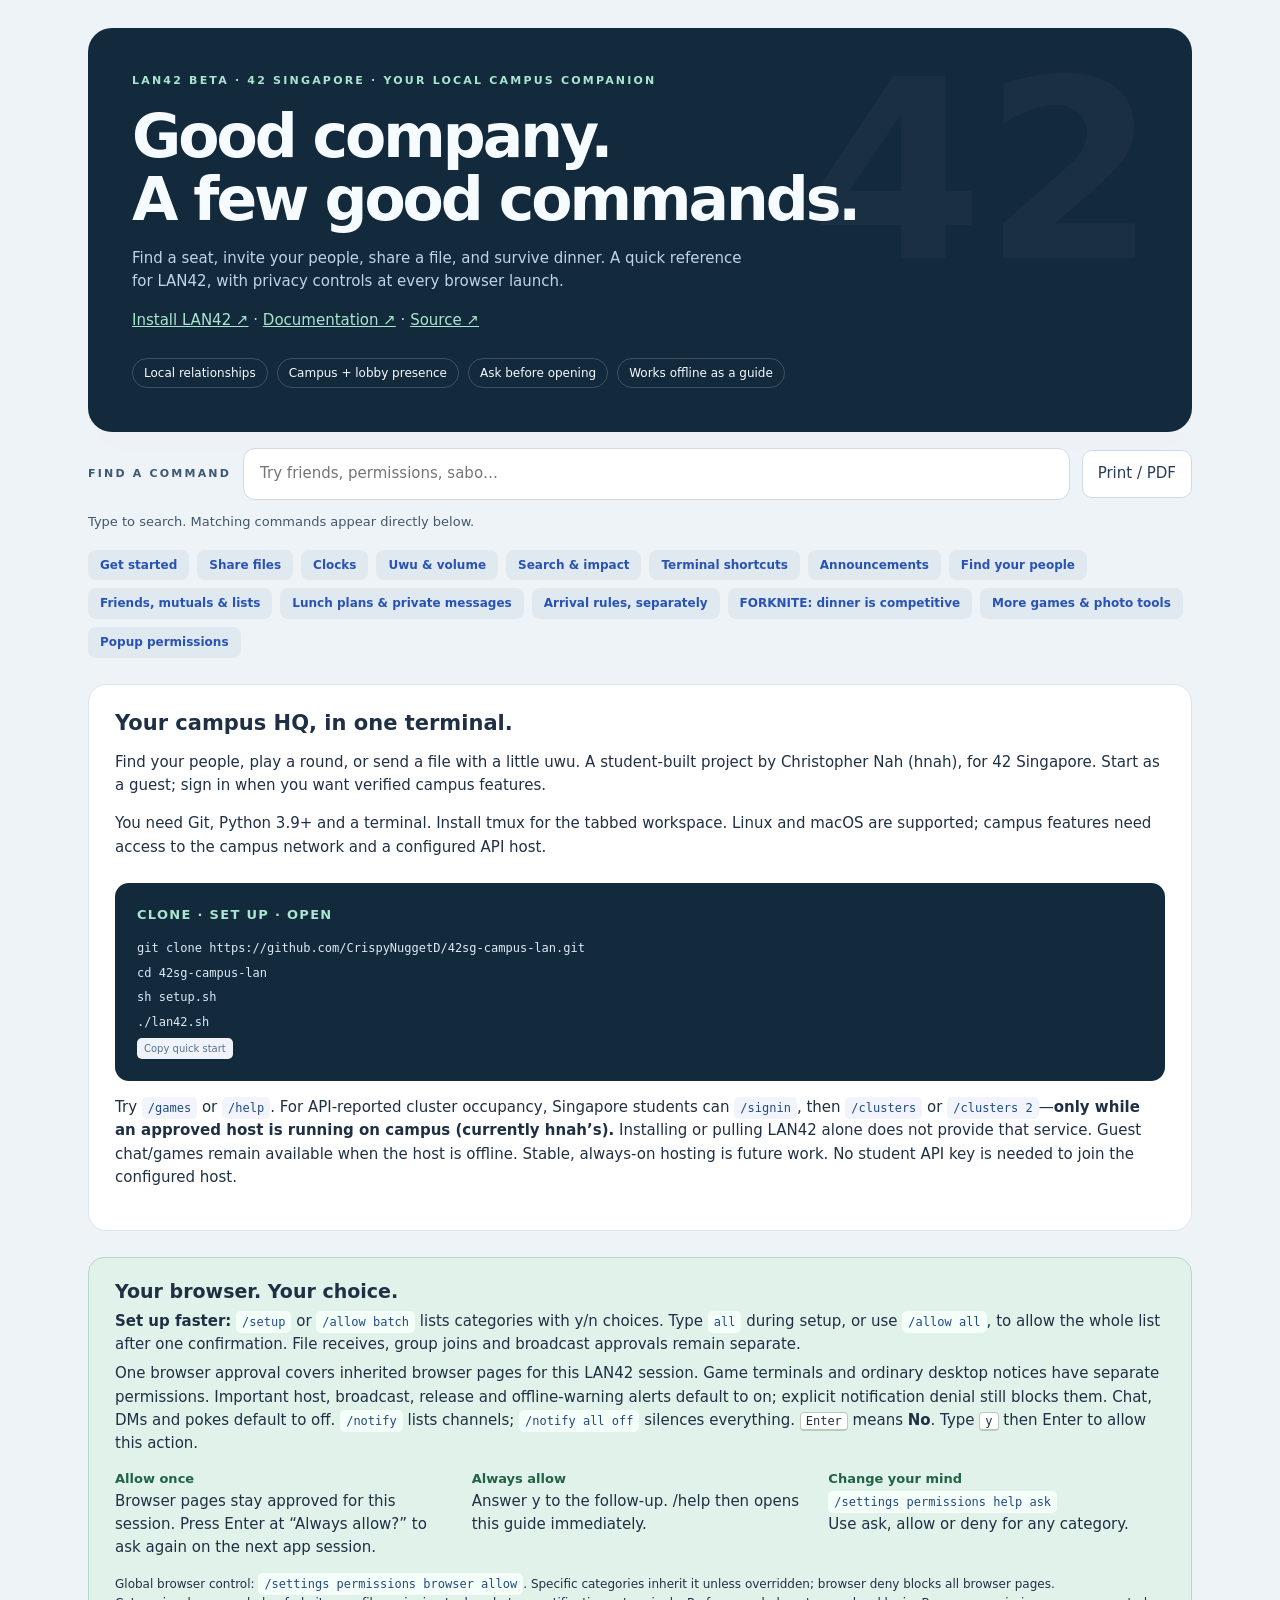
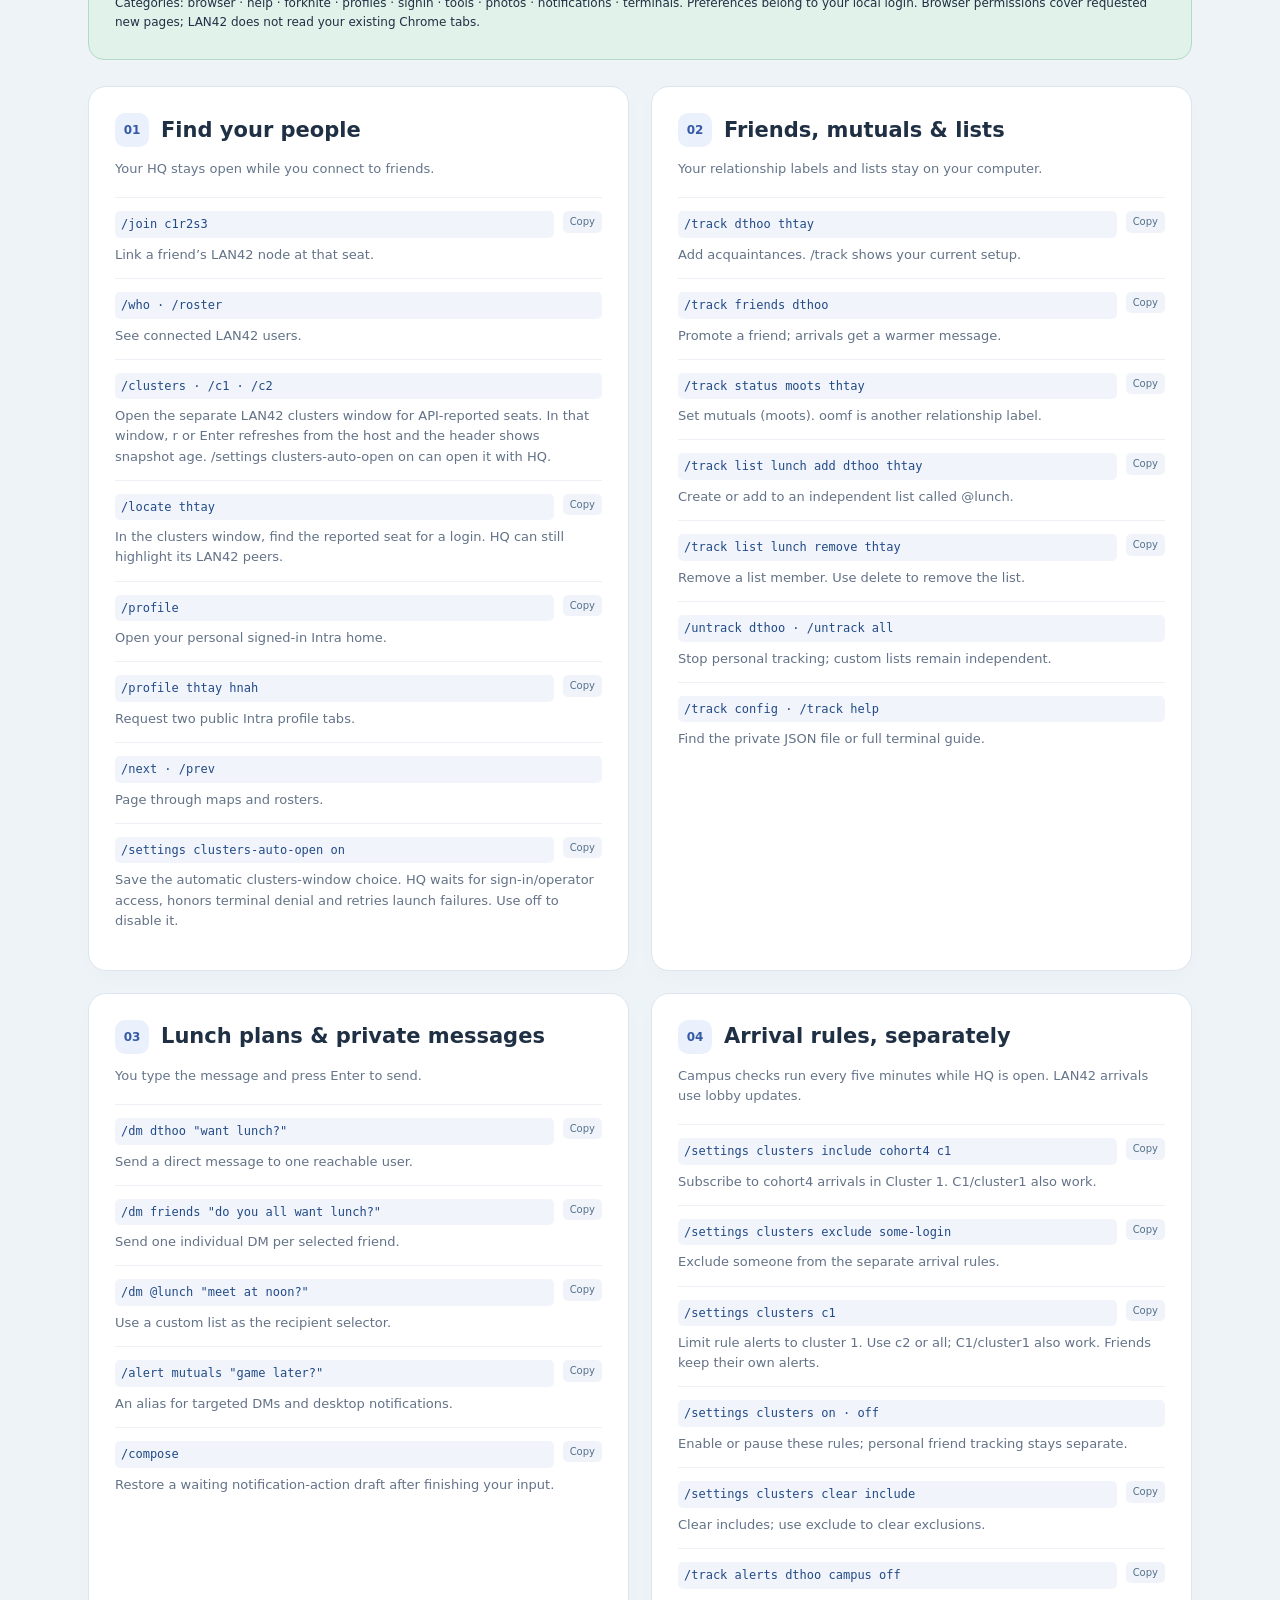
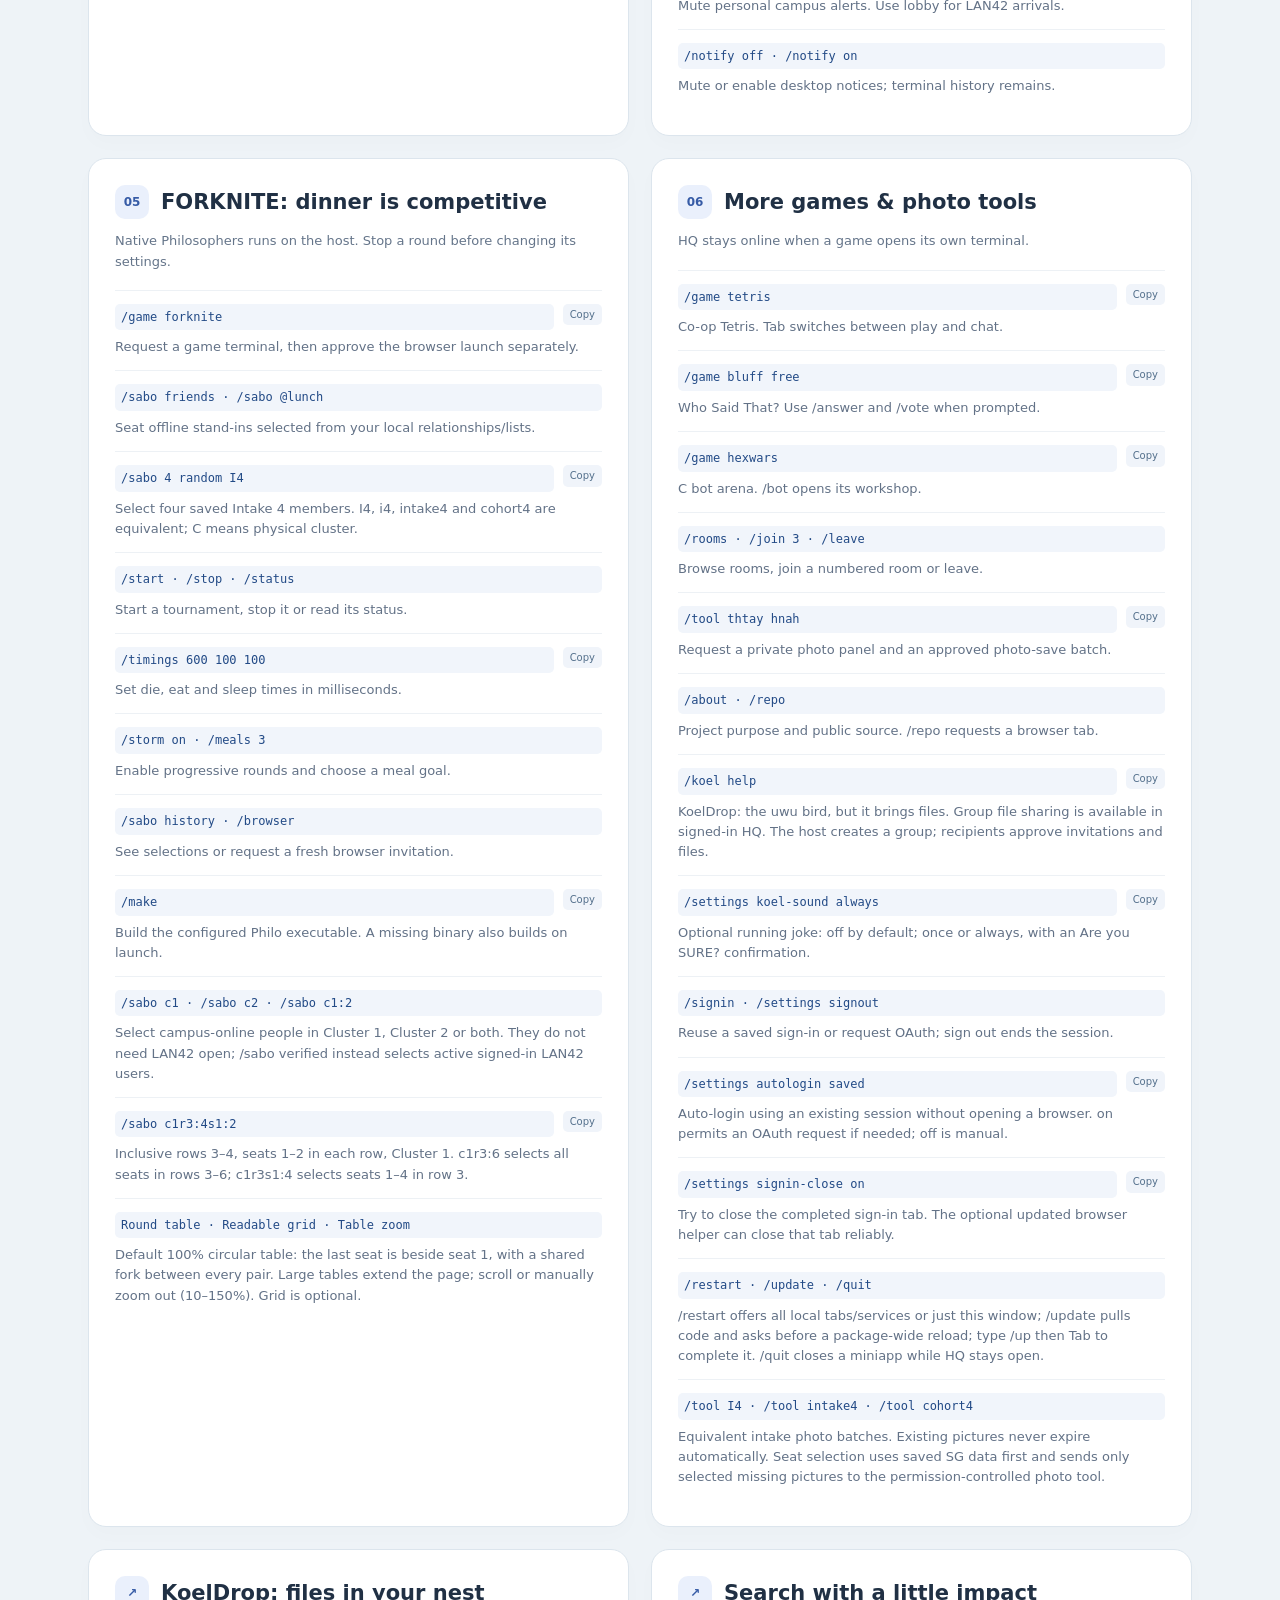
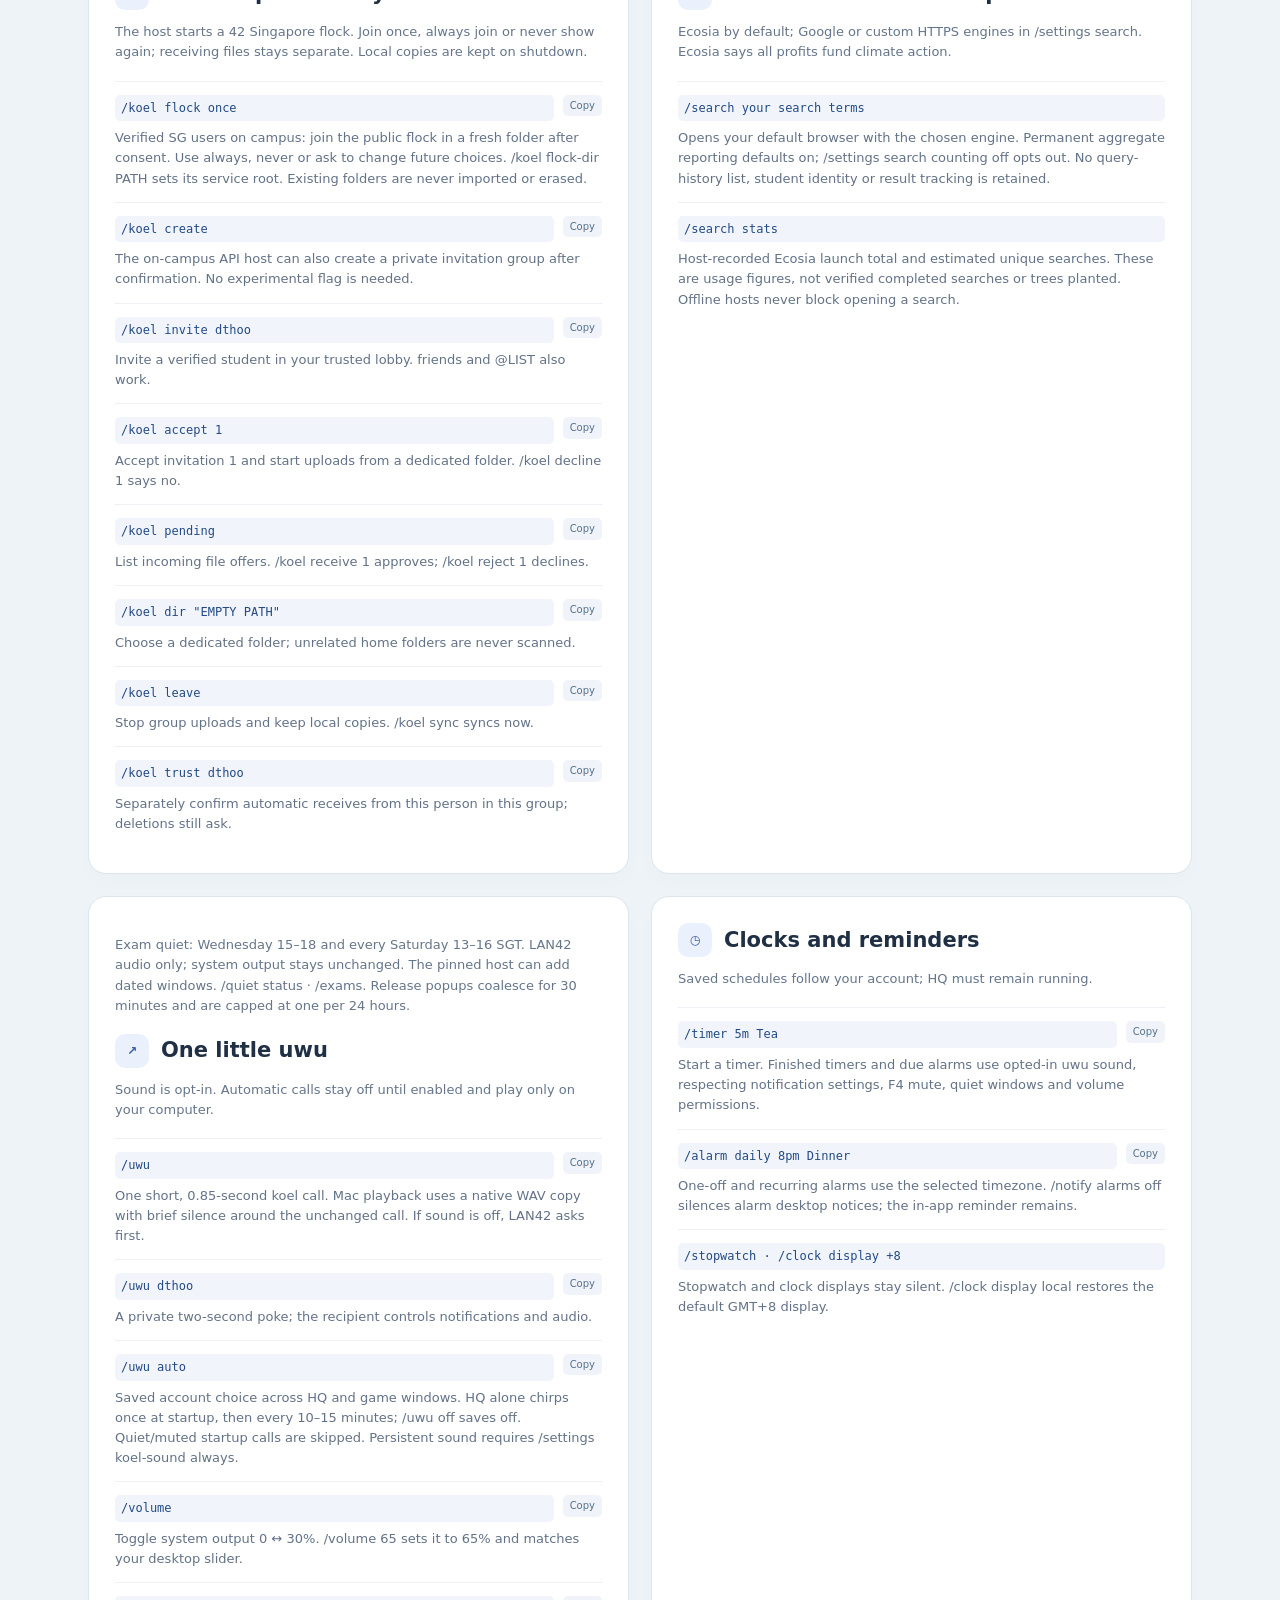
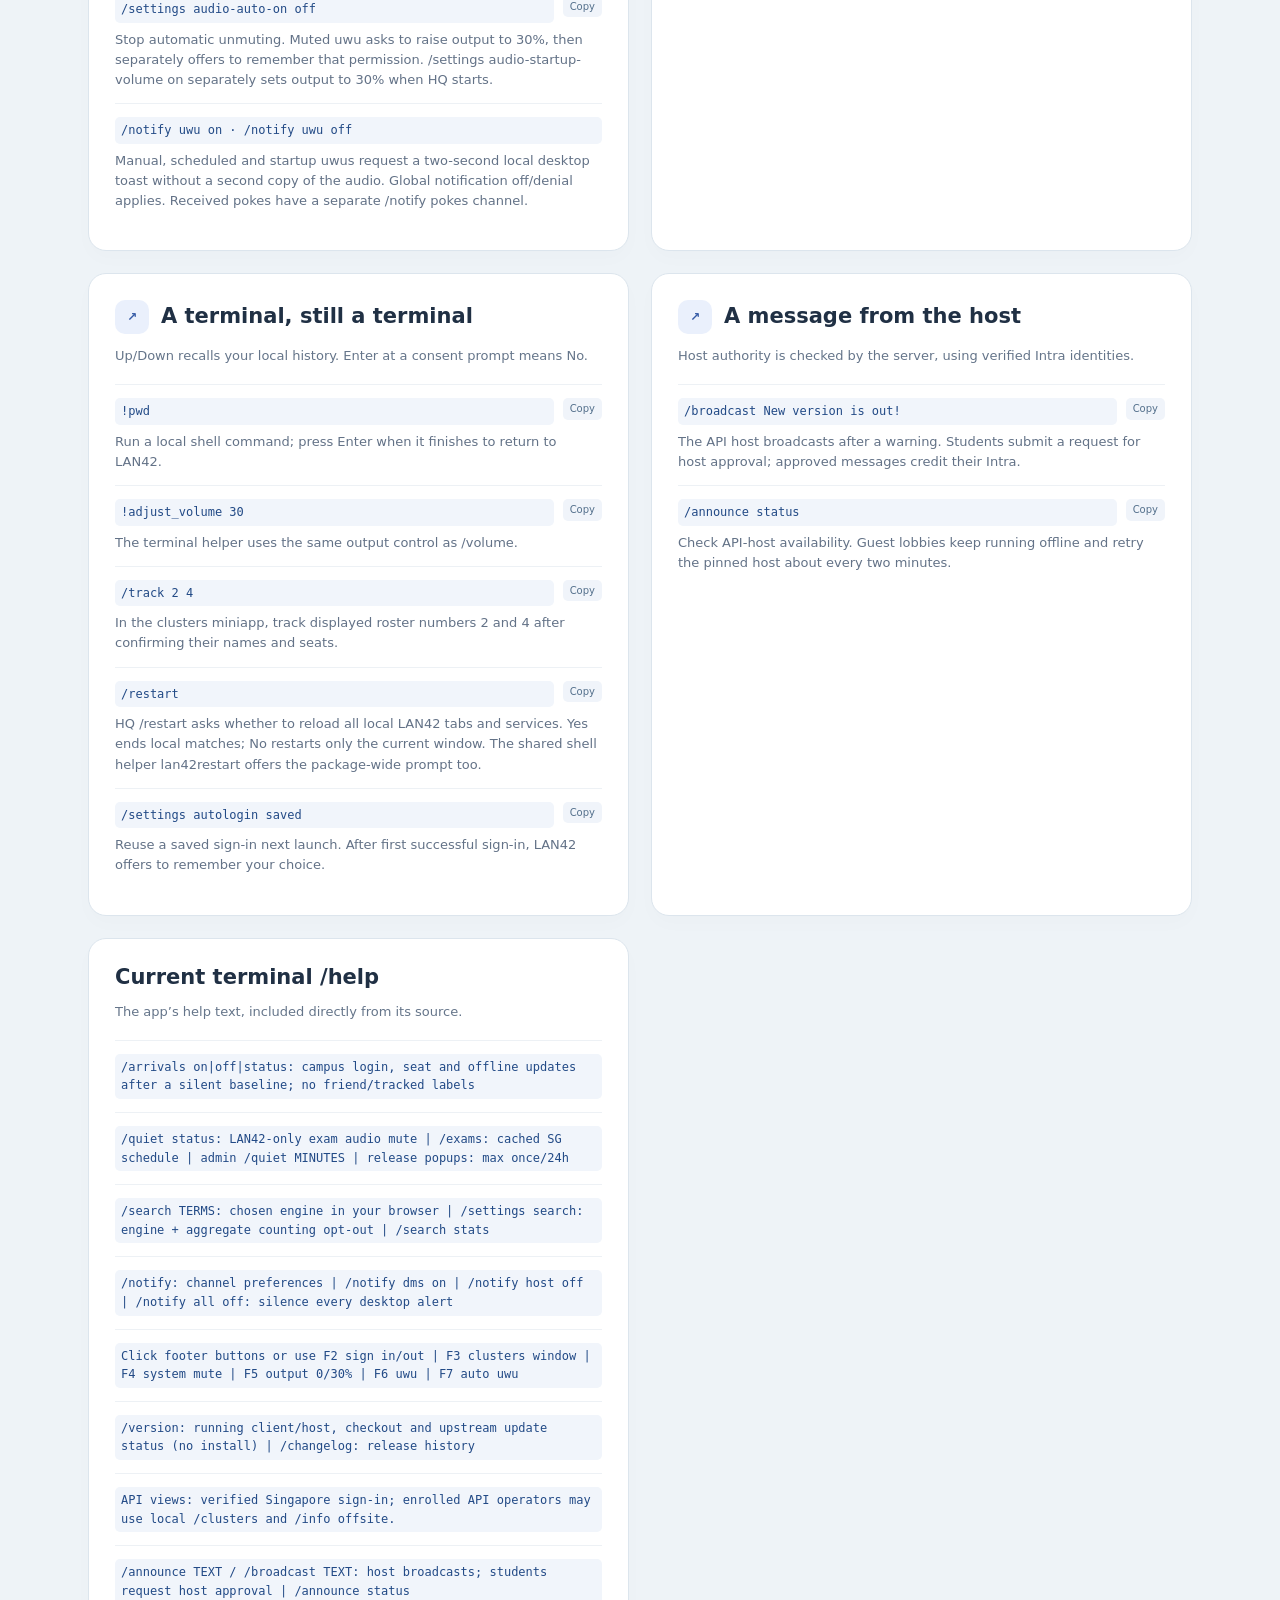
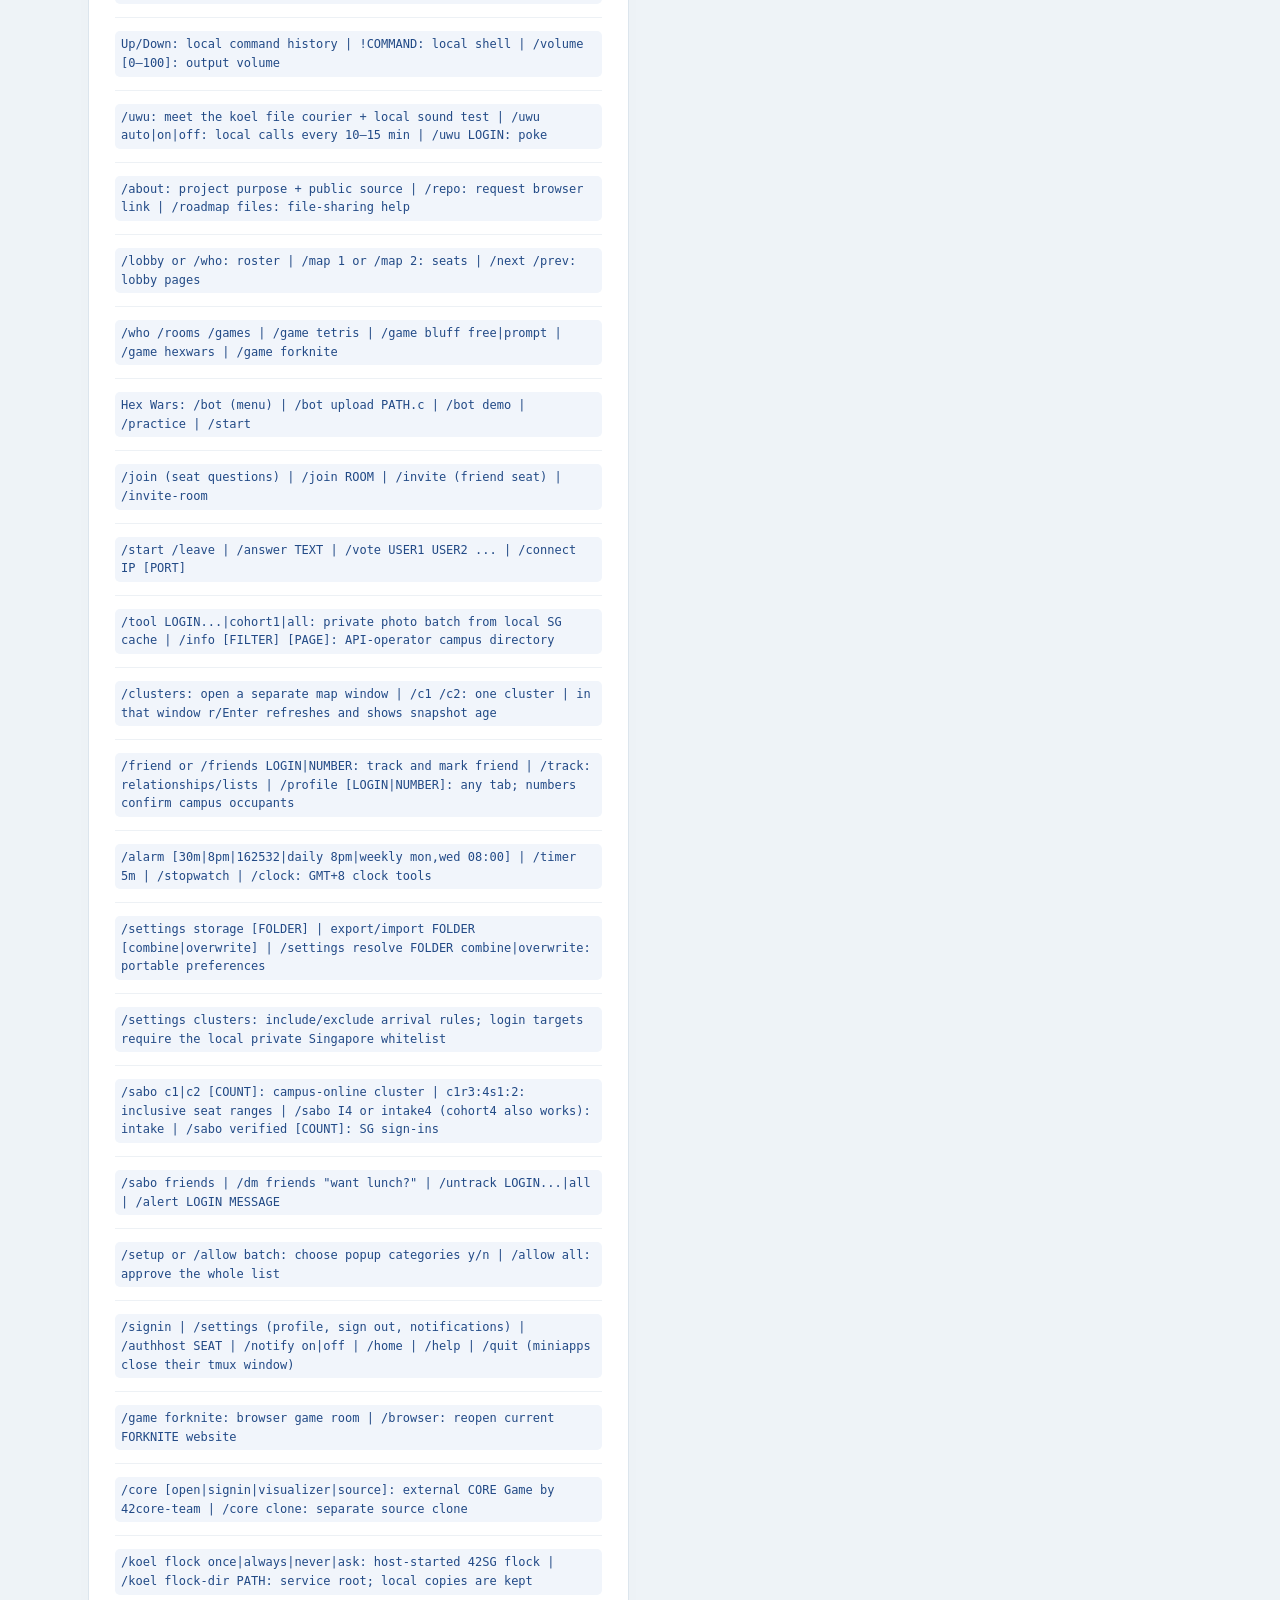
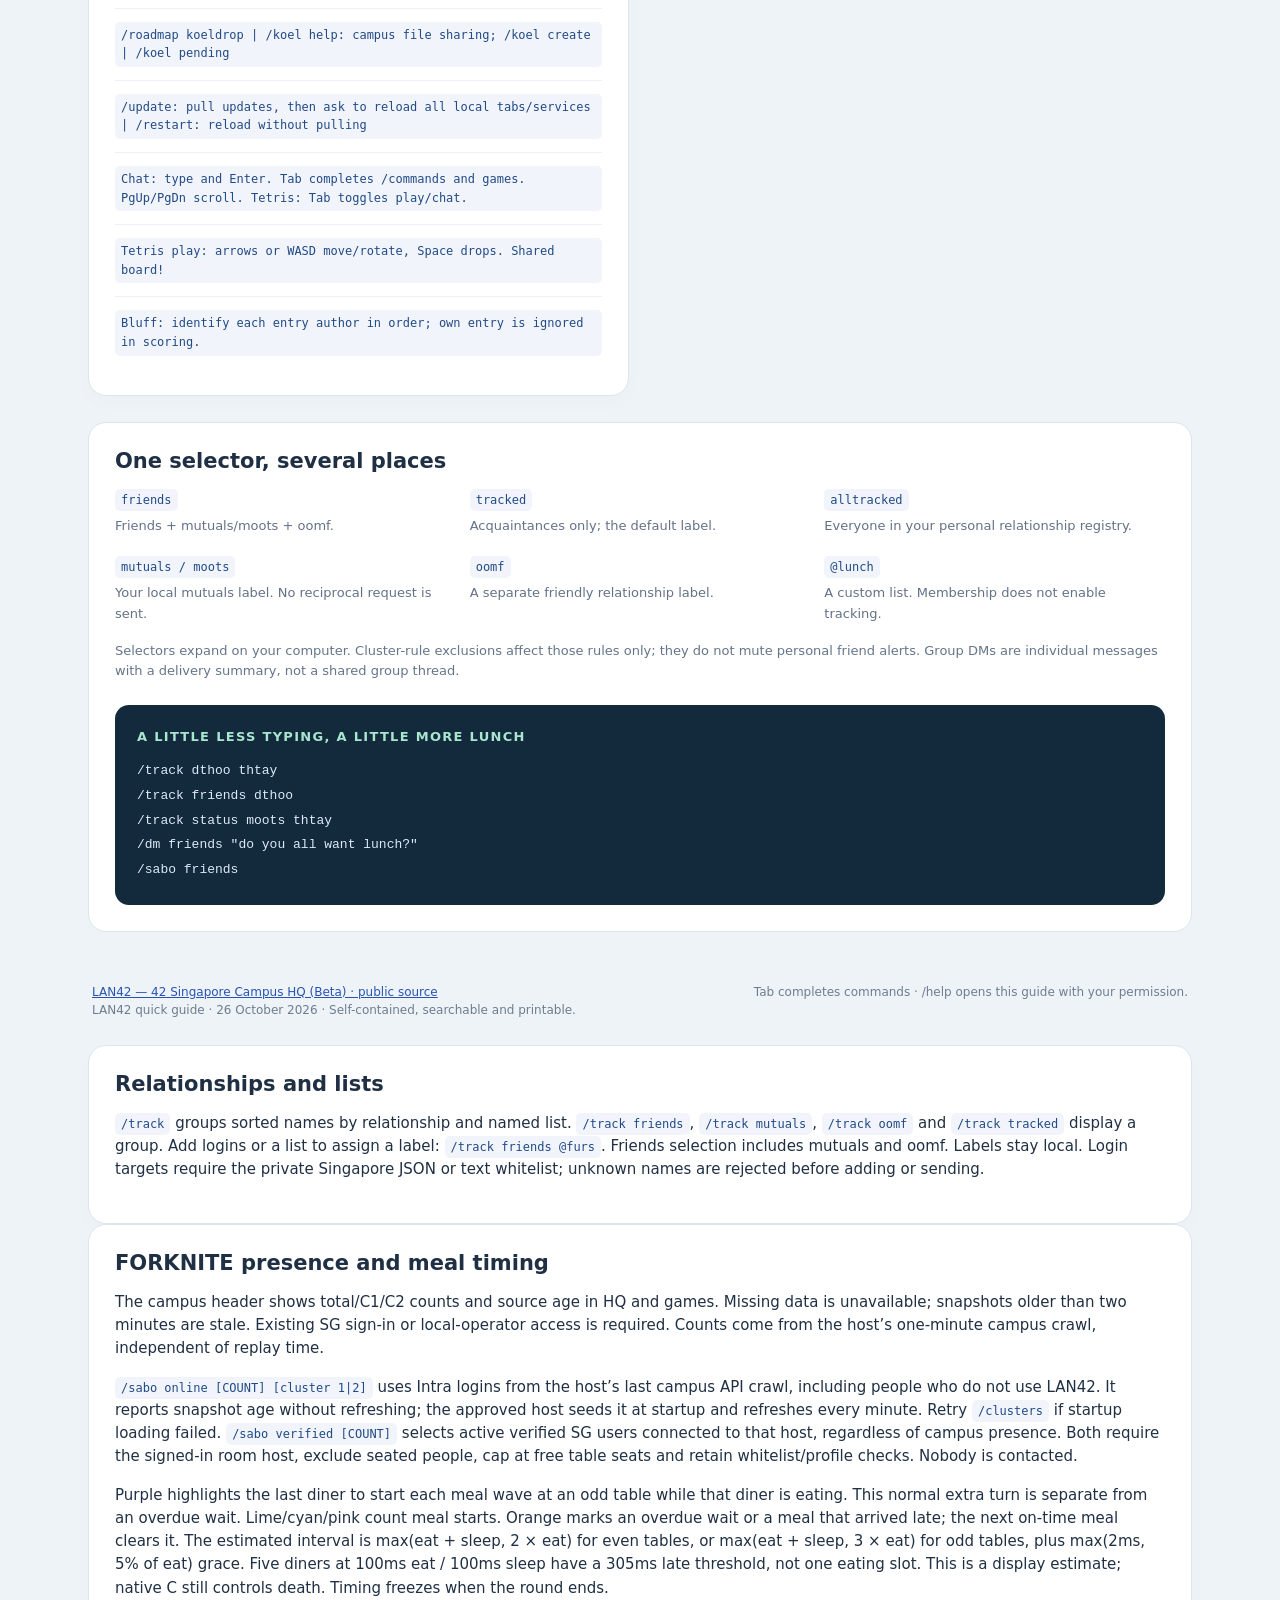
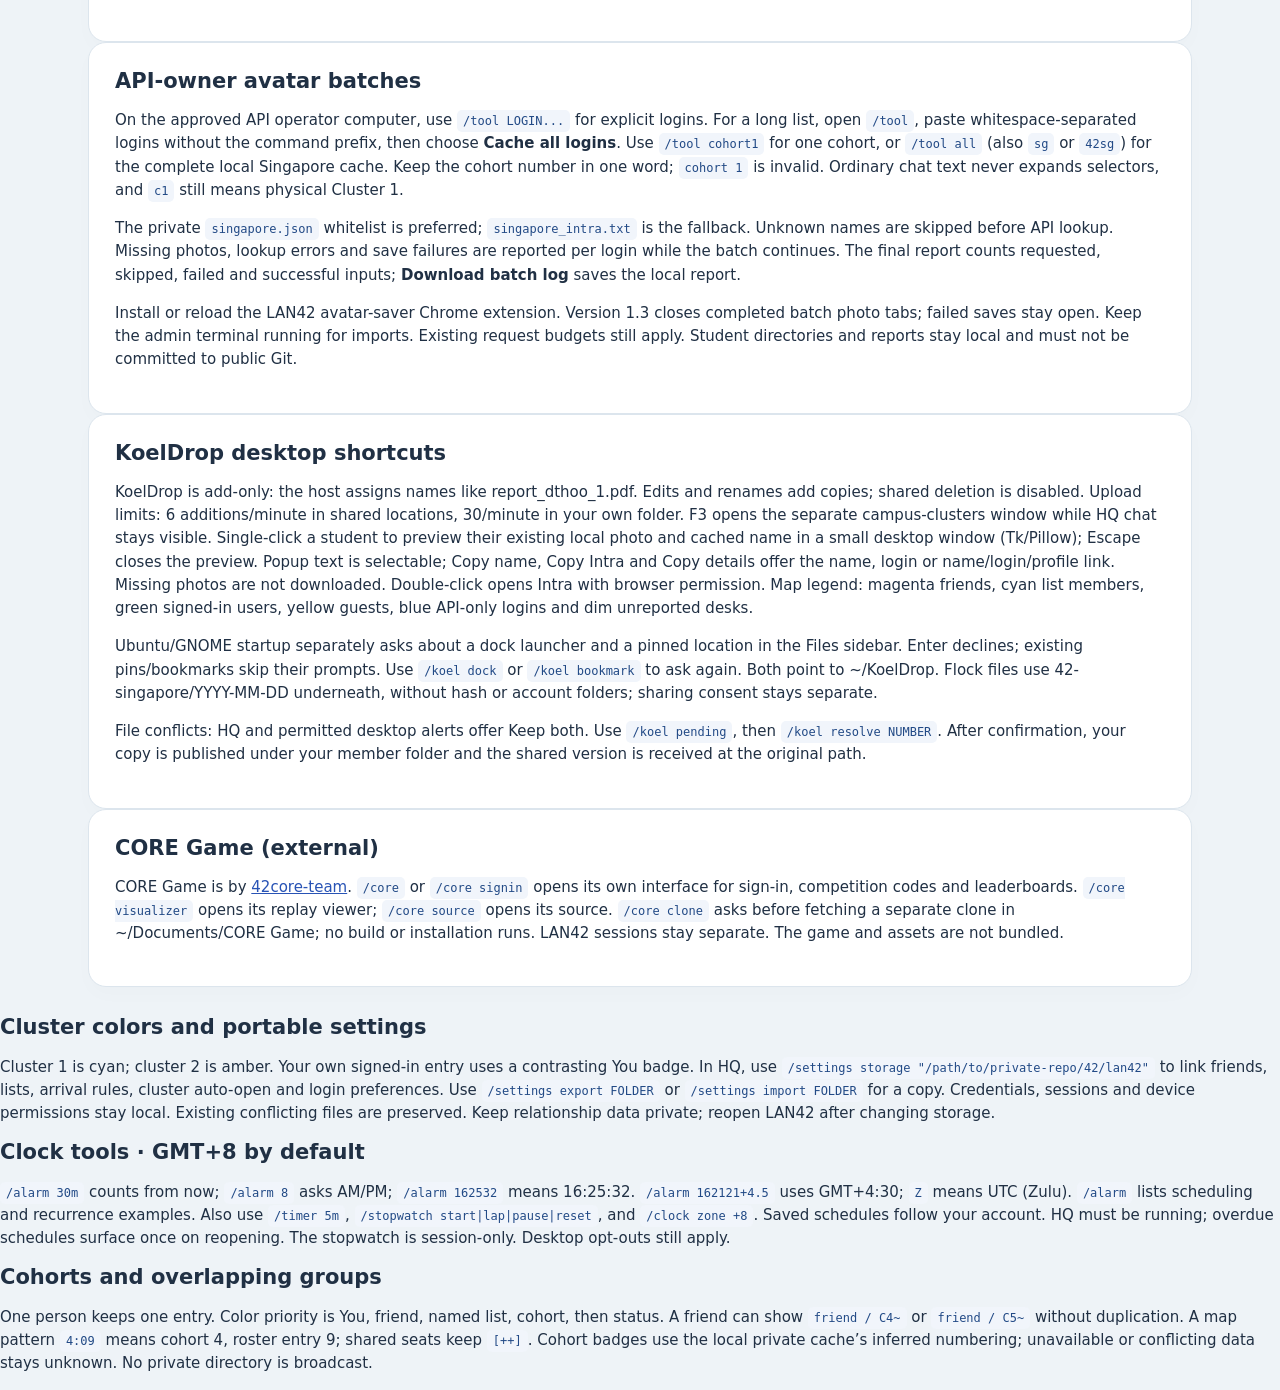
==== commit 7f7805d3: "feat: show HQ version and check running and upstream versions" ====
--- a/docs/quick-guide.html
+++ b/docs/quick-guide.html
@@ -4,7 +4,7 @@
 ./lan42.sh</code></pre><button type="button" class="copy" data-copy="git clone https://github.com/CrispyNuggetD/42sg-campus-lan.git
 cd 42sg-campus-lan
 sh setup.sh
-./lan42.sh">Copy quick start</button></div><p>Try <code>/games</code> or <code>/help</code>. For API-reported cluster occupancy, Singapore students can <code>/signin</code>, then <code>/clusters</code> or <code>/clusters 2</code>—<strong>only while an approved host is running on campus (currently hnah’s).</strong> Installing or pulling LAN42 alone does not provide that service. Guest chat/games remain available when the host is offline. Stable, always-on hosting is future work. No student API key is needed to join the configured host.</p></section><aside id="permissions" class="consent"><h2>Your browser. Your choice.</h2><p><strong>Set up faster:</strong> <code>/setup</code> or <code>/allow batch</code> lists categories with y/n choices. Type <code>all</code> during setup, or use <code>/allow all</code>, to allow the whole list after one confirmation. File receives, group joins and broadcast approvals remain separate.</p><p>One browser approval covers inherited browser pages for this LAN42 session. Game terminals and ordinary desktop notices have separate permissions. Important host, broadcast, release and offline-warning alerts default to on; explicit notification denial still blocks them. Chat, DMs and pokes default to off. <code>/notify</code> lists channels; <code>/notify all off</code> silences everything. <kbd>Enter</kbd> means <strong>No</strong>. Type <kbd>y</kbd> then Enter to allow this action.</p><div class="permissions"><span><strong>Allow once</strong>Browser pages stay approved for this session. Press Enter at “Always allow?” to ask again on the next app session.</span><span><strong>Always allow</strong>Answer y to the follow-up. /help then opens this guide immediately.</span><span><strong>Change your mind</strong><code>/settings permissions help ask</code><br>Use ask, allow or deny for any category.</span></div><p style="margin-top:16px;font-size:12px">Global browser control: <code>/settings permissions browser allow</code>. Specific categories inherit it unless overridden; browser deny blocks all browser pages.<br>Categories: browser · help · forknite · profiles · signin · tools · photos · notifications · terminals. Preferences belong to your local login. Browser permissions cover requested new pages; LAN42 does not read your existing Chrome tabs.</p></aside><div class="grid"><section class="card" id="meet"><div class="card-head"><span class="num">01</span><h2>Find your people</h2></div><p class="sub">Your HQ stays open while you connect to friends.</p><div class="row"><div class="cmd"><code>/join c1r2s3</code><button type="button" class="copy" data-copy="/join c1r2s3" aria-label="Copy command">Copy</button></div><p>Link a friend’s LAN42 node at that seat.</p></div><div class="row"><div class="cmd"><code>/who · /roster</code></div><p>See connected LAN42 users.</p></div><div class="row"><div class="cmd"><code>/clusters · /c1 · /c2</code></div><p>Open the separate LAN42 clusters window for API-reported seats. In that window, r or Enter refreshes from the host and the header shows snapshot age. /settings clusters-auto-open on can open it with HQ.</p></div><div class="row"><div class="cmd"><code>/locate thtay</code><button type="button" class="copy" data-copy="/locate thtay" aria-label="Copy command">Copy</button></div><p>In the clusters window, find the reported seat for a login. HQ can still highlight its LAN42 peers.</p></div><div class="row"><div class="cmd"><code>/profile</code><button type="button" class="copy" data-copy="/profile" aria-label="Copy command">Copy</button></div><p>Open your personal signed-in Intra home.</p></div><div class="row"><div class="cmd"><code>/profile thtay hnah</code><button type="button" class="copy" data-copy="/profile thtay hnah" aria-label="Copy command">Copy</button></div><p>Request two public Intra profile tabs.</p></div><div class="row"><div class="cmd"><code>/next · /prev</code></div><p>Page through maps and rosters.</p></div><div class="row"><div class="cmd"><code>/settings clusters-auto-open on</code><button type="button" class="copy" data-copy="/settings clusters-auto-open on">Copy</button></div><p>Save the automatic clusters-window choice. HQ waits for sign-in/operator access, honors terminal denial and retries launch failures. Use off to disable it.</p></div></section><section class="card" id="relationships"><div class="card-head"><span class="num">02</span><h2>Friends, mutuals &amp; lists</h2></div><p class="sub">Your relationship labels and lists stay on your computer.</p><div class="row"><div class="cmd"><code>/track dthoo thtay</code><button type="button" class="copy" data-copy="/track dthoo thtay" aria-label="Copy command">Copy</button></div><p>Add acquaintances. /track shows your current setup.</p></div><div class="row"><div class="cmd"><code>/track friends dthoo</code><button type="button" class="copy" data-copy="/track friends dthoo" aria-label="Copy command">Copy</button></div><p>Promote a friend; arrivals get a warmer message.</p></div><div class="row"><div class="cmd"><code>/track status moots thtay</code><button type="button" class="copy" data-copy="/track status moots thtay" aria-label="Copy command">Copy</button></div><p>Set mutuals (moots). oomf is another relationship label.</p></div><div class="row"><div class="cmd"><code>/track list lunch add dthoo thtay</code><button type="button" class="copy" data-copy="/track list lunch add dthoo thtay" aria-label="Copy command">Copy</button></div><p>Create or add to an independent list called @lunch.</p></div><div class="row"><div class="cmd"><code>/track list lunch remove thtay</code><button type="button" class="copy" data-copy="/track list lunch remove thtay" aria-label="Copy command">Copy</button></div><p>Remove a list member. Use delete to remove the list.</p></div><div class="row"><div class="cmd"><code>/untrack dthoo · /untrack all</code></div><p>Stop personal tracking; custom lists remain independent.</p></div><div class="row"><div class="cmd"><code>/track config · /track help</code></div><p>Find the private JSON file or full terminal guide.</p></div></section><section class="card" id="messages"><div class="card-head"><span class="num">03</span><h2>Lunch plans &amp; private messages</h2></div><p class="sub">You type the message and press Enter to send.</p><div class="row"><div class="cmd"><code>/dm dthoo &quot;want lunch?&quot;</code><button type="button" class="copy" data-copy="/dm dthoo &quot;want lunch?&quot;" aria-label="Copy command">Copy</button></div><p>Send a direct message to one reachable user.</p></div><div class="row"><div class="cmd"><code>/dm friends &quot;do you all want lunch?&quot;</code><button type="button" class="copy" data-copy="/dm friends &quot;do you all want lunch?&quot;" aria-label="Copy command">Copy</button></div><p>Send one individual DM per selected friend.</p></div><div class="row"><div class="cmd"><code>/dm @lunch &quot;meet at noon?&quot;</code><button type="button" class="copy" data-copy="/dm @lunch &quot;meet at noon?&quot;" aria-label="Copy command">Copy</button></div><p>Use a custom list as the recipient selector.</p></div><div class="row"><div class="cmd"><code>/alert mutuals &quot;game later?&quot;</code><button type="button" class="copy" data-copy="/alert mutuals &quot;game later?&quot;" aria-label="Copy command">Copy</button></div><p>An alias for targeted DMs and desktop notifications.</p></div><div class="row"><div class="cmd"><code>/compose</code><button type="button" class="copy" data-copy="/compose" aria-label="Copy command">Copy</button></div><p>Restore a waiting notification-action draft after finishing your input.</p></div></section><section class="card" id="alerts"><div class="card-head"><span class="num">04</span><h2>Arrival rules, separately</h2></div><p class="sub">Campus checks run every five minutes while HQ is open. LAN42 arrivals use lobby updates.</p><div class="row"><div class="cmd"><code>/settings clusters include cohort4 c1</code><button type="button" class="copy" data-copy="/settings clusters include cohort4 c1" aria-label="Copy command">Copy</button></div><p>Subscribe to cohort4 arrivals in Cluster 1. C1/cluster1 also work.</p></div><div class="row"><div class="cmd"><code>/settings clusters exclude some-login</code><button type="button" class="copy" data-copy="/settings clusters exclude some-login" aria-label="Copy command">Copy</button></div><p>Exclude someone from the separate arrival rules.</p></div><div class="row"><div class="cmd"><code>/settings clusters c1</code><button type="button" class="copy" data-copy="/settings clusters c1" aria-label="Copy command">Copy</button></div><p>Limit rule alerts to cluster 1. Use c2 or all; C1/cluster1 also work. Friends keep their own alerts.</p></div><div class="row"><div class="cmd"><code>/settings clusters on · off</code></div><p>Enable or pause these rules; personal friend tracking stays separate.</p></div><div class="row"><div class="cmd"><code>/settings clusters clear include</code><button type="button" class="copy" data-copy="/settings clusters clear include" aria-label="Copy command">Copy</button></div><p>Clear includes; use exclude to clear exclusions.</p></div><div class="row"><div class="cmd"><code>/track alerts dthoo campus off</code><button type="button" class="copy" data-copy="/track alerts dthoo campus off" aria-label="Copy command">Copy</button></div><p>Mute personal campus alerts. Use lobby for LAN42 arrivals.</p></div><div class="row"><div class="cmd"><code>/notify off · /notify on</code></div><p>Mute or enable desktop notices; terminal history remains.</p></div></section><section class="card" id="forknite"><div class="card-head"><span class="num">05</span><h2>FORKNITE: dinner is competitive</h2></div><p class="sub">Native Philosophers runs on the host. Stop a round before changing its settings.</p><div class="row"><div class="cmd"><code>/game forknite</code><button type="button" class="copy" data-copy="/game forknite" aria-label="Copy command">Copy</button></div><p>Request a game terminal, then approve the browser launch separately.</p></div><div class="row"><div class="cmd"><code>/sabo friends · /sabo @lunch</code></div><p>Seat offline stand-ins selected from your local relationships/lists.</p></div><div class="row"><div class="cmd"><code>/sabo 4 random I4</code><button type="button" class="copy" data-copy="/sabo 4 random I4" aria-label="Copy command">Copy</button></div><p>Select four saved Intake 4 members. I4, i4, intake4 and cohort4 are equivalent; C means physical cluster.</p></div><div class="row"><div class="cmd"><code>/start · /stop · /status</code></div><p>Start a tournament, stop it or read its status.</p></div><div class="row"><div class="cmd"><code>/timings 600 100 100</code><button type="button" class="copy" data-copy="/timings 600 100 100" aria-label="Copy command">Copy</button></div><p>Set die, eat and sleep times in milliseconds.</p></div><div class="row"><div class="cmd"><code>/storm on · /meals 3</code></div><p>Enable progressive rounds and choose a meal goal.</p></div><div class="row"><div class="cmd"><code>/sabo history · /browser</code></div><p>See selections or request a fresh browser invitation.</p></div><div class="row"><div class="cmd"><code>/make</code><button type="button" class="copy" data-copy="/make" aria-label="Copy command">Copy</button></div><p>Build the configured Philo executable. A missing binary also builds on launch.</p></div><div class="row"><div class="cmd"><code>/sabo c1 · /sabo c2 · /sabo c1:2</code></div><p>Select campus-online people in Cluster 1, Cluster 2 or both. They do not need LAN42 open; /sabo verified instead selects active signed-in LAN42 users.</p></div><div class="row"><div class="cmd"><code>/sabo c1r3:4s1:2</code><button type="button" class="copy" data-copy="/sabo c1r3:4s1:2">Copy</button></div><p>Inclusive rows 3–4, seats 1–2 in each row, Cluster 1. c1r3:6 selects all seats in rows 3–6; c1r3s1:4 selects seats 1–4 in row 3.</p></div><div class="row"><div class="cmd"><code>Round table · Readable grid · Table zoom</code></div><p>Default 100% circular table: the last seat is beside seat 1, with a shared fork between every pair. Large tables extend the page; scroll or manually zoom out (10–150%). Grid is optional.</p></div></section><section class="card" id="games"><div class="card-head"><span class="num">06</span><h2>More games &amp; photo tools</h2></div><p class="sub">HQ stays online when a game opens its own terminal.</p><div class="row"><div class="cmd"><code>/game tetris</code><button type="button" class="copy" data-copy="/game tetris" aria-label="Copy command">Copy</button></div><p>Co-op Tetris. Tab switches between play and chat.</p></div><div class="row"><div class="cmd"><code>/game bluff free</code><button type="button" class="copy" data-copy="/game bluff free" aria-label="Copy command">Copy</button></div><p>Who Said That? Use /answer and /vote when prompted.</p></div><div class="row"><div class="cmd"><code>/game hexwars</code><button type="button" class="copy" data-copy="/game hexwars" aria-label="Copy command">Copy</button></div><p>C bot arena. /bot opens its workshop.</p></div><div class="row"><div class="cmd"><code>/rooms · /join 3 · /leave</code></div><p>Browse rooms, join a numbered room or leave.</p></div><div class="row"><div class="cmd"><code>/tool thtay hnah</code><button type="button" class="copy" data-copy="/tool thtay hnah" aria-label="Copy command">Copy</button></div><p>Request a private photo panel and an approved photo-save batch.</p></div><div class="row"><div class="cmd"><code>/about · /repo</code></div><p>Project purpose and public source. /repo requests a browser tab.</p></div><div class="row"><div class="cmd"><code>/koel help</code><button type="button" class="copy" data-copy="/koel help" aria-label="Copy command">Copy</button></div><p>KoelDrop: the uwu bird, but it brings files. Group file sharing is available in signed-in HQ. The host creates a group; recipients approve invitations and files.</p></div><div class="row"><div class="cmd"><code>/settings koel-sound always</code><button type="button" class="copy" data-copy="/settings koel-sound always" aria-label="Copy command">Copy</button></div><p>Optional running joke: off by default; once or always, with an Are you SURE? confirmation.</p></div><div class="row"><div class="cmd"><code>/signin · /settings signout</code></div><p>Reuse a saved sign-in or request OAuth; sign out ends the session.</p></div><div class="row"><div class="cmd"><code>/settings autologin saved</code><button type="button" class="copy" data-copy="/settings autologin saved" aria-label="Copy command">Copy</button></div><p>Auto-login using an existing session without opening a browser. on permits an OAuth request if needed; off is manual.</p></div><div class="row"><div class="cmd"><code>/settings signin-close on</code><button type="button" class="copy" data-copy="/settings signin-close on" aria-label="Copy command">Copy</button></div><p>Try to close the completed sign-in tab. The optional updated browser helper can close that tab reliably.</p></div><div class="row"><div class="cmd"><code>/restart · /update · /quit</code></div><p>/restart offers all local tabs/services or just this window; /update pulls code and asks before a package-wide reload; type /up then Tab to complete it. /quit closes a miniapp while HQ stays open.</p></div><div class="row"><div class="cmd"><code>/tool I4 · /tool intake4 · /tool cohort4</code></div><p>Equivalent intake photo batches. Existing pictures never expire automatically. Seat selection uses saved SG data first and sends only selected missing pictures to the permission-controlled photo tool.</p></div></section><section class="card" id="files"><div class="card-head"><span class="num">↗</span><h2>KoelDrop: files in your nest</h2></div><p class="sub">The host starts a 42 Singapore flock. Join once, always join or never show again; receiving files stays separate. Local copies are kept on shutdown.</p><div class="row"><div class="cmd"><code>/koel flock once</code><button type="button" class="copy" data-copy="/koel flock once">Copy</button></div><p>Verified SG users on campus: join the public flock in a fresh folder after consent. Use always, never or ask to change future choices. /koel flock-dir PATH sets its service root. Existing folders are never imported or erased.</p></div><div class="row"><div class="cmd"><code>/koel create</code><button type="button" class="copy" data-copy="/koel create">Copy</button></div><p>The on-campus API host can also create a private invitation group after confirmation. No experimental flag is needed.</p></div><div class="row"><div class="cmd"><code>/koel invite dthoo</code><button type="button" class="copy" data-copy="/koel invite dthoo">Copy</button></div><p>Invite a verified student in your trusted lobby. friends and @LIST also work.</p></div><div class="row"><div class="cmd"><code>/koel accept 1</code><button type="button" class="copy" data-copy="/koel accept 1">Copy</button></div><p>Accept invitation 1 and start uploads from a dedicated folder. /koel decline 1 says no.</p></div><div class="row"><div class="cmd"><code>/koel pending</code><button type="button" class="copy" data-copy="/koel pending">Copy</button></div><p>List incoming file offers. /koel receive 1 approves; /koel reject 1 declines.</p></div><div class="row"><div class="cmd"><code>/koel dir &quot;EMPTY PATH&quot;</code><button type="button" class="copy" data-copy="/koel dir &quot;EMPTY PATH&quot;">Copy</button></div><p>Choose a dedicated folder; unrelated home folders are never scanned.</p></div><div class="row"><div class="cmd"><code>/koel leave</code><button type="button" class="copy" data-copy="/koel leave">Copy</button></div><p>Stop group uploads and keep local copies. /koel sync syncs now.</p></div><div class="row"><div class="cmd"><code>/koel trust dthoo</code><button type="button" class="copy" data-copy="/koel trust dthoo">Copy</button></div><p>Separately confirm automatic receives from this person in this group; deletions still ask.</p></div></section><section class="card" id="web-search"><div class="card-head"><span class="num">↗</span><h2>Search with a little impact</h2></div><p class="sub">Ecosia by default; Google or custom HTTPS engines in /settings search. Ecosia says all profits fund climate action.</p><div class="row"><div class="cmd"><code>/search your search terms</code></div><p>Opens your default browser with the chosen engine. Permanent aggregate reporting defaults on; /settings search counting off opts out. No query-history list, student identity or result tracking is retained.</p></div><div class="row"><div class="cmd"><code>/search stats</code></div><p>Host-recorded Ecosia launch total and estimated unique searches. These are usage figures, not verified completed searches or trees planted. Offline hosts never block opening a search.</p></div></section><section class="card" id="audio"><p class="sub">Exam quiet: Wednesday 15–18 and every Saturday 13–16 SGT. LAN42 audio only; system output stays unchanged. The pinned host can add dated windows. /quiet status · /exams. Release popups coalesce for 30 minutes and are capped at one per 24 hours.</p><div class="card-head"><span class="num">↗</span><h2>One little uwu</h2></div><p class="sub">Sound is opt-in. Automatic calls stay off until enabled and play only on your computer.</p><div class="row"><div class="cmd"><code>/uwu</code><button type="button" class="copy" data-copy="/uwu">Copy</button></div><p>One short, 0.85-second koel call. Mac playback uses a native WAV copy with brief silence around the unchanged call. If sound is off, LAN42 asks first.</p></div><div class="row"><div class="cmd"><code>/uwu dthoo</code><button type="button" class="copy" data-copy="/uwu dthoo">Copy</button></div><p>A private two-second poke; the recipient controls notifications and audio.</p></div><div class="row"><div class="cmd"><code>/uwu auto</code><button type="button" class="copy" data-copy="/uwu auto">Copy</button></div><p>Saved account choice across HQ and game windows. HQ alone chirps once at startup, then every 10–15 minutes; /uwu off saves off. Quiet/muted startup calls are skipped. Persistent sound requires /settings koel-sound always.</p></div><div class="row"><div class="cmd"><code>/volume</code><button type="button" class="copy" data-copy="/volume">Copy</button></div><p>Toggle system output 0 ↔ 30%. /volume 65 sets it to 65% and matches your desktop slider.</p></div><div class="row"><div class="cmd"><code>/settings audio-auto-on off</code><button type="button" class="copy" data-copy="/settings audio-auto-on off">Copy</button></div><p>Stop automatic unmuting. Muted uwu asks to raise output to 30%, then separately offers to remember that permission. /settings audio-startup-volume on separately sets output to 30% when HQ starts.</p></div><div class="row"><div class="cmd"><code>/notify uwu on · /notify uwu off</code></div><p>Manual, scheduled and startup uwus request a two-second local desktop toast without a second copy of the audio. Global notification off/denial applies. Received pokes have a separate /notify pokes channel.</p></div></section><section class="card" id="clocks"><div class="card-head"><span class="num">◷</span><h2>Clocks and reminders</h2></div><p class="sub">Saved schedules follow your account; HQ must remain running.</p><div class="row"><div class="cmd"><code>/timer 5m Tea</code><button type="button" class="copy" data-copy="/timer 5m Tea">Copy</button></div><p>Start a timer. Finished timers and due alarms use opted-in uwu sound, respecting notification settings, F4 mute, quiet windows and volume permissions.</p></div><div class="row"><div class="cmd"><code>/alarm daily 8pm Dinner</code><button type="button" class="copy" data-copy="/alarm daily 8pm Dinner">Copy</button></div><p>One-off and recurring alarms use the selected timezone. /notify alarms off silences alarm desktop notices; the in-app reminder remains.</p></div><div class="row"><div class="cmd"><code>/stopwatch · /clock display +8</code></div><p>Stopwatch and clock displays stay silent. /clock display local restores the default GMT+8 display.</p></div></section><section class="card" id="terminal"><div class="card-head"><span class="num">↗</span><h2>A terminal, still a terminal</h2></div><p class="sub">Up/Down recalls your local history. Enter at a consent prompt means No.</p><div class="row"><div class="cmd"><code>!pwd</code><button type="button" class="copy" data-copy="!pwd">Copy</button></div><p>Run a local shell command; press Enter when it finishes to return to LAN42.</p></div><div class="row"><div class="cmd"><code>!adjust_volume 30</code><button type="button" class="copy" data-copy="!adjust_volume 30">Copy</button></div><p>The terminal helper uses the same output control as /volume.</p></div><div class="row"><div class="cmd"><code>/track 2 4</code><button type="button" class="copy" data-copy="/track 2 4">Copy</button></div><p>In the clusters miniapp, track displayed roster numbers 2 and 4 after confirming their names and seats.</p></div><div class="row"><div class="cmd"><code>/restart</code><button type="button" class="copy" data-copy="/restart">Copy</button></div><p>HQ /restart asks whether to reload all local LAN42 tabs and services. Yes ends local matches; No restarts only the current window. The shared shell helper lan42restart offers the package-wide prompt too.</p></div><div class="row"><div class="cmd"><code>/settings autologin saved</code><button type="button" class="copy" data-copy="/settings autologin saved">Copy</button></div><p>Reuse a saved sign-in next launch. After first successful sign-in, LAN42 offers to remember your choice.</p></div></section><section class="card" id="announcements"><div class="card-head"><span class="num">↗</span><h2>A message from the host</h2></div><p class="sub">Host authority is checked by the server, using verified Intra identities.</p><div class="row"><div class="cmd"><code>/broadcast New version is out!</code><button type="button" class="copy" data-copy="/broadcast New version is out!">Copy</button></div><p>The API host broadcasts after a warning. Students submit a request for host approval; approved messages credit their Intra.</p></div><div class="row"><div class="cmd"><code>/announce status</code><button type="button" class="copy" data-copy="/announce status">Copy</button></div><p>Check API-host availability. Guest lobbies keep running offline and retry the pinned host about every two minutes.</p></div></section><!-- runtime-help:start --><section class="card" id="runtime-help"><h2>Current terminal /help</h2><p class="sub">The app’s help text, included directly from its source.</p><div class="row"><div class="cmd"><code>/arrivals on|off|status: campus login, seat and offline updates after a silent baseline; no friend/tracked labels</code></div></div><div class="row"><div class="cmd"><code>/quiet status: LAN42-only exam audio mute | /exams: cached SG schedule | admin /quiet MINUTES | release popups: max once/24h</code></div></div><div class="row"><div class="cmd"><code>/search TERMS: chosen engine in your browser | /settings search: engine + aggregate counting opt-out | /search stats</code></div></div><div class="row"><div class="cmd"><code>/notify: channel preferences | /notify dms on | /notify host off | /notify all off: silence every desktop alert</code></div></div><div class="row"><div class="cmd"><code>Click footer buttons or use F2 sign in/out | F3 clusters window | F4 system mute | F5 output 0/30% | F6 uwu | F7 auto uwu</code></div></div><div class="row"><div class="cmd"><code>/changelog: server release history and alpha testing credits</code></div></div><div class="row"><div class="cmd"><code>API views: verified Singapore sign-in; enrolled API operators may use local /clusters and /info offsite.</code></div></div><div class="row"><div class="cmd"><code>/announce TEXT / /broadcast TEXT: host broadcasts; students request host approval | /announce status</code></div></div><div class="row"><div class="cmd"><code>Up/Down: local command history | !COMMAND: local shell | /volume [0–100]: output volume</code></div></div><div class="row"><div class="cmd"><code>/uwu: meet the koel file courier + local sound test | /uwu auto|on|off: local calls every 10–15 min | /uwu LOGIN: poke</code></div></div><div class="row"><div class="cmd"><code>/about: project purpose + public source | /repo: request browser link | /roadmap files: file-sharing help</code></div></div><div class="row"><div class="cmd"><code>/lobby or /who: roster | /map 1 or /map 2: seats | /next /prev: lobby pages</code></div></div><div class="row"><div class="cmd"><code>/who /rooms /games | /game tetris | /game bluff free|prompt | /game hexwars | /game forknite</code></div></div><div class="row"><div class="cmd"><code>Hex Wars: /bot (menu) | /bot upload PATH.c | /bot demo | /practice | /start</code></div></div><div class="row"><div class="cmd"><code>/join (seat questions) | /join ROOM | /invite (friend seat) | /invite-room</code></div></div><div class="row"><div class="cmd"><code>/start /leave | /answer TEXT | /vote USER1 USER2 ... | /connect IP [PORT]</code></div></div><div class="row"><div class="cmd"><code>/tool LOGIN...|cohort1|all: private photo batch from local SG cache | /info [FILTER] [PAGE]: API-operator campus directory</code></div></div><div class="row"><div class="cmd"><code>/clusters: open a separate map window | /c1 /c2: one cluster | in that window r/Enter refreshes and shows snapshot age</code></div></div><div class="row"><div class="cmd"><code>/friend or /friends LOGIN|NUMBER: track and mark friend | /track: relationships/lists | /profile [LOGIN|NUMBER]: any tab; numbers confirm campus occupants</code></div></div><div class="row"><div class="cmd"><code>/alarm [30m|8pm|162532|daily 8pm|weekly mon,wed 08:00] | /timer 5m | /stopwatch | /clock: GMT+8 clock tools</code></div></div><div class="row"><div class="cmd"><code>/settings storage [FOLDER] | export/import FOLDER [combine|overwrite] | /settings resolve FOLDER combine|overwrite: portable preferences</code></div></div><div class="row"><div class="cmd"><code>/settings clusters: include/exclude arrival rules; login targets require the local private Singapore whitelist</code></div></div><div class="row"><div class="cmd"><code>/sabo c1|c2 [COUNT]: campus-online cluster | c1r3:4s1:2: inclusive seat ranges | /sabo I4 or intake4 (cohort4 also works): intake | /sabo verified [COUNT]: SG sign-ins</code></div></div><div class="row"><div class="cmd"><code>/sabo friends | /dm friends &quot;want lunch?&quot; | /untrack LOGIN...|all | /alert LOGIN MESSAGE</code></div></div><div class="row"><div class="cmd"><code>/setup or /allow batch: choose popup categories y/n | /allow all: approve the whole list</code></div></div><div class="row"><div class="cmd"><code>/signin | /settings (profile, sign out, notifications) | /authhost SEAT | /notify on|off | /home | /help | /quit (miniapps close their tmux window)</code></div></div><div class="row"><div class="cmd"><code>/game forknite: browser game room | /browser: reopen current FORKNITE website</code></div></div><div class="row"><div class="cmd"><code>/core [open|signin|visualizer|source]: external CORE Game by 42core-team | /core clone: separate source clone</code></div></div><div class="row"><div class="cmd"><code>/koel flock once|always|never|ask: host-started 42SG flock | /koel flock-dir PATH: service root; local copies are kept</code></div></div><div class="row"><div class="cmd"><code>/roadmap koeldrop | /koel help: campus file sharing; /koel create | /koel pending</code></div></div><div class="row"><div class="cmd"><code>/update: pull updates, then ask to reload all local tabs/services | /restart: reload without pulling</code></div></div><div class="row"><div class="cmd"><code>Chat: type and Enter. Tab completes /commands and games. PgUp/PgDn scroll. Tetris: Tab toggles play/chat.</code></div></div><div class="row"><div class="cmd"><code>Tetris play: arrows or WASD move/rotate, Space drops. Shared board!</code></div></div><div class="row"><div class="cmd"><code>Bluff: identify each entry author in order; own entry is ignored in scoring.</code></div></div></section><!-- runtime-help:end --></div><p id="empty" class="empty" role="status">No matching commands. Try a different word.</p><section class="selectors"><h2>One selector, several places</h2><div class="selector-grid"><div><code>friends</code><p>Friends + mutuals/moots + oomf.</p></div><div><code>tracked</code><p>Acquaintances only; the default label.</p></div><div><code>alltracked</code><p>Everyone in your personal relationship registry.</p></div><div><code>mutuals / moots</code><p>Your local mutuals label. No reciprocal request is sent.</p></div><div><code>oomf</code><p>A separate friendly relationship label.</p></div><div><code>@lunch</code><p>A custom list. Membership does not enable tracking.</p></div></div><p class="sub">Selectors expand on your computer. Cluster-rule exclusions affect those rules only; they do not mute personal friend alerts. Group DMs are individual messages with a delivery summary, not a shared group thread.</p><div class="example"><h3>A little less typing, a little more lunch</h3><pre>/track dthoo thtay
+./lan42.sh">Copy quick start</button></div><p>Try <code>/games</code> or <code>/help</code>. For API-reported cluster occupancy, Singapore students can <code>/signin</code>, then <code>/clusters</code> or <code>/clusters 2</code>—<strong>only while an approved host is running on campus (currently hnah’s).</strong> Installing or pulling LAN42 alone does not provide that service. Guest chat/games remain available when the host is offline. Stable, always-on hosting is future work. No student API key is needed to join the configured host.</p></section><aside id="permissions" class="consent"><h2>Your browser. Your choice.</h2><p><strong>Set up faster:</strong> <code>/setup</code> or <code>/allow batch</code> lists categories with y/n choices. Type <code>all</code> during setup, or use <code>/allow all</code>, to allow the whole list after one confirmation. File receives, group joins and broadcast approvals remain separate.</p><p>One browser approval covers inherited browser pages for this LAN42 session. Game terminals and ordinary desktop notices have separate permissions. Important host, broadcast, release and offline-warning alerts default to on; explicit notification denial still blocks them. Chat, DMs and pokes default to off. <code>/notify</code> lists channels; <code>/notify all off</code> silences everything. <kbd>Enter</kbd> means <strong>No</strong>. Type <kbd>y</kbd> then Enter to allow this action.</p><div class="permissions"><span><strong>Allow once</strong>Browser pages stay approved for this session. Press Enter at “Always allow?” to ask again on the next app session.</span><span><strong>Always allow</strong>Answer y to the follow-up. /help then opens this guide immediately.</span><span><strong>Change your mind</strong><code>/settings permissions help ask</code><br>Use ask, allow or deny for any category.</span></div><p style="margin-top:16px;font-size:12px">Global browser control: <code>/settings permissions browser allow</code>. Specific categories inherit it unless overridden; browser deny blocks all browser pages.<br>Categories: browser · help · forknite · profiles · signin · tools · photos · notifications · terminals. Preferences belong to your local login. Browser permissions cover requested new pages; LAN42 does not read your existing Chrome tabs.</p></aside><div class="grid"><section class="card" id="meet"><div class="card-head"><span class="num">01</span><h2>Find your people</h2></div><p class="sub">Your HQ stays open while you connect to friends.</p><div class="row"><div class="cmd"><code>/join c1r2s3</code><button type="button" class="copy" data-copy="/join c1r2s3" aria-label="Copy command">Copy</button></div><p>Link a friend’s LAN42 node at that seat.</p></div><div class="row"><div class="cmd"><code>/who · /roster</code></div><p>See connected LAN42 users.</p></div><div class="row"><div class="cmd"><code>/clusters · /c1 · /c2</code></div><p>Open the separate LAN42 clusters window for API-reported seats. In that window, r or Enter refreshes from the host and the header shows snapshot age. /settings clusters-auto-open on can open it with HQ.</p></div><div class="row"><div class="cmd"><code>/locate thtay</code><button type="button" class="copy" data-copy="/locate thtay" aria-label="Copy command">Copy</button></div><p>In the clusters window, find the reported seat for a login. HQ can still highlight its LAN42 peers.</p></div><div class="row"><div class="cmd"><code>/profile</code><button type="button" class="copy" data-copy="/profile" aria-label="Copy command">Copy</button></div><p>Open your personal signed-in Intra home.</p></div><div class="row"><div class="cmd"><code>/profile thtay hnah</code><button type="button" class="copy" data-copy="/profile thtay hnah" aria-label="Copy command">Copy</button></div><p>Request two public Intra profile tabs.</p></div><div class="row"><div class="cmd"><code>/next · /prev</code></div><p>Page through maps and rosters.</p></div><div class="row"><div class="cmd"><code>/settings clusters-auto-open on</code><button type="button" class="copy" data-copy="/settings clusters-auto-open on">Copy</button></div><p>Save the automatic clusters-window choice. HQ waits for sign-in/operator access, honors terminal denial and retries launch failures. Use off to disable it.</p></div></section><section class="card" id="relationships"><div class="card-head"><span class="num">02</span><h2>Friends, mutuals &amp; lists</h2></div><p class="sub">Your relationship labels and lists stay on your computer.</p><div class="row"><div class="cmd"><code>/track dthoo thtay</code><button type="button" class="copy" data-copy="/track dthoo thtay" aria-label="Copy command">Copy</button></div><p>Add acquaintances. /track shows your current setup.</p></div><div class="row"><div class="cmd"><code>/track friends dthoo</code><button type="button" class="copy" data-copy="/track friends dthoo" aria-label="Copy command">Copy</button></div><p>Promote a friend; arrivals get a warmer message.</p></div><div class="row"><div class="cmd"><code>/track status moots thtay</code><button type="button" class="copy" data-copy="/track status moots thtay" aria-label="Copy command">Copy</button></div><p>Set mutuals (moots). oomf is another relationship label.</p></div><div class="row"><div class="cmd"><code>/track list lunch add dthoo thtay</code><button type="button" class="copy" data-copy="/track list lunch add dthoo thtay" aria-label="Copy command">Copy</button></div><p>Create or add to an independent list called @lunch.</p></div><div class="row"><div class="cmd"><code>/track list lunch remove thtay</code><button type="button" class="copy" data-copy="/track list lunch remove thtay" aria-label="Copy command">Copy</button></div><p>Remove a list member. Use delete to remove the list.</p></div><div class="row"><div class="cmd"><code>/untrack dthoo · /untrack all</code></div><p>Stop personal tracking; custom lists remain independent.</p></div><div class="row"><div class="cmd"><code>/track config · /track help</code></div><p>Find the private JSON file or full terminal guide.</p></div></section><section class="card" id="messages"><div class="card-head"><span class="num">03</span><h2>Lunch plans &amp; private messages</h2></div><p class="sub">You type the message and press Enter to send.</p><div class="row"><div class="cmd"><code>/dm dthoo &quot;want lunch?&quot;</code><button type="button" class="copy" data-copy="/dm dthoo &quot;want lunch?&quot;" aria-label="Copy command">Copy</button></div><p>Send a direct message to one reachable user.</p></div><div class="row"><div class="cmd"><code>/dm friends &quot;do you all want lunch?&quot;</code><button type="button" class="copy" data-copy="/dm friends &quot;do you all want lunch?&quot;" aria-label="Copy command">Copy</button></div><p>Send one individual DM per selected friend.</p></div><div class="row"><div class="cmd"><code>/dm @lunch &quot;meet at noon?&quot;</code><button type="button" class="copy" data-copy="/dm @lunch &quot;meet at noon?&quot;" aria-label="Copy command">Copy</button></div><p>Use a custom list as the recipient selector.</p></div><div class="row"><div class="cmd"><code>/alert mutuals &quot;game later?&quot;</code><button type="button" class="copy" data-copy="/alert mutuals &quot;game later?&quot;" aria-label="Copy command">Copy</button></div><p>An alias for targeted DMs and desktop notifications.</p></div><div class="row"><div class="cmd"><code>/compose</code><button type="button" class="copy" data-copy="/compose" aria-label="Copy command">Copy</button></div><p>Restore a waiting notification-action draft after finishing your input.</p></div></section><section class="card" id="alerts"><div class="card-head"><span class="num">04</span><h2>Arrival rules, separately</h2></div><p class="sub">Campus checks run every five minutes while HQ is open. LAN42 arrivals use lobby updates.</p><div class="row"><div class="cmd"><code>/settings clusters include cohort4 c1</code><button type="button" class="copy" data-copy="/settings clusters include cohort4 c1" aria-label="Copy command">Copy</button></div><p>Subscribe to cohort4 arrivals in Cluster 1. C1/cluster1 also work.</p></div><div class="row"><div class="cmd"><code>/settings clusters exclude some-login</code><button type="button" class="copy" data-copy="/settings clusters exclude some-login" aria-label="Copy command">Copy</button></div><p>Exclude someone from the separate arrival rules.</p></div><div class="row"><div class="cmd"><code>/settings clusters c1</code><button type="button" class="copy" data-copy="/settings clusters c1" aria-label="Copy command">Copy</button></div><p>Limit rule alerts to cluster 1. Use c2 or all; C1/cluster1 also work. Friends keep their own alerts.</p></div><div class="row"><div class="cmd"><code>/settings clusters on · off</code></div><p>Enable or pause these rules; personal friend tracking stays separate.</p></div><div class="row"><div class="cmd"><code>/settings clusters clear include</code><button type="button" class="copy" data-copy="/settings clusters clear include" aria-label="Copy command">Copy</button></div><p>Clear includes; use exclude to clear exclusions.</p></div><div class="row"><div class="cmd"><code>/track alerts dthoo campus off</code><button type="button" class="copy" data-copy="/track alerts dthoo campus off" aria-label="Copy command">Copy</button></div><p>Mute personal campus alerts. Use lobby for LAN42 arrivals.</p></div><div class="row"><div class="cmd"><code>/notify off · /notify on</code></div><p>Mute or enable desktop notices; terminal history remains.</p></div></section><section class="card" id="forknite"><div class="card-head"><span class="num">05</span><h2>FORKNITE: dinner is competitive</h2></div><p class="sub">Native Philosophers runs on the host. Stop a round before changing its settings.</p><div class="row"><div class="cmd"><code>/game forknite</code><button type="button" class="copy" data-copy="/game forknite" aria-label="Copy command">Copy</button></div><p>Request a game terminal, then approve the browser launch separately.</p></div><div class="row"><div class="cmd"><code>/sabo friends · /sabo @lunch</code></div><p>Seat offline stand-ins selected from your local relationships/lists.</p></div><div class="row"><div class="cmd"><code>/sabo 4 random I4</code><button type="button" class="copy" data-copy="/sabo 4 random I4" aria-label="Copy command">Copy</button></div><p>Select four saved Intake 4 members. I4, i4, intake4 and cohort4 are equivalent; C means physical cluster.</p></div><div class="row"><div class="cmd"><code>/start · /stop · /status</code></div><p>Start a tournament, stop it or read its status.</p></div><div class="row"><div class="cmd"><code>/timings 600 100 100</code><button type="button" class="copy" data-copy="/timings 600 100 100" aria-label="Copy command">Copy</button></div><p>Set die, eat and sleep times in milliseconds.</p></div><div class="row"><div class="cmd"><code>/storm on · /meals 3</code></div><p>Enable progressive rounds and choose a meal goal.</p></div><div class="row"><div class="cmd"><code>/sabo history · /browser</code></div><p>See selections or request a fresh browser invitation.</p></div><div class="row"><div class="cmd"><code>/make</code><button type="button" class="copy" data-copy="/make" aria-label="Copy command">Copy</button></div><p>Build the configured Philo executable. A missing binary also builds on launch.</p></div><div class="row"><div class="cmd"><code>/sabo c1 · /sabo c2 · /sabo c1:2</code></div><p>Select campus-online people in Cluster 1, Cluster 2 or both. They do not need LAN42 open; /sabo verified instead selects active signed-in LAN42 users.</p></div><div class="row"><div class="cmd"><code>/sabo c1r3:4s1:2</code><button type="button" class="copy" data-copy="/sabo c1r3:4s1:2">Copy</button></div><p>Inclusive rows 3–4, seats 1–2 in each row, Cluster 1. c1r3:6 selects all seats in rows 3–6; c1r3s1:4 selects seats 1–4 in row 3.</p></div><div class="row"><div class="cmd"><code>Round table · Readable grid · Table zoom</code></div><p>Default 100% circular table: the last seat is beside seat 1, with a shared fork between every pair. Large tables extend the page; scroll or manually zoom out (10–150%). Grid is optional.</p></div></section><section class="card" id="games"><div class="card-head"><span class="num">06</span><h2>More games &amp; photo tools</h2></div><p class="sub">HQ stays online when a game opens its own terminal.</p><div class="row"><div class="cmd"><code>/game tetris</code><button type="button" class="copy" data-copy="/game tetris" aria-label="Copy command">Copy</button></div><p>Co-op Tetris. Tab switches between play and chat.</p></div><div class="row"><div class="cmd"><code>/game bluff free</code><button type="button" class="copy" data-copy="/game bluff free" aria-label="Copy command">Copy</button></div><p>Who Said That? Use /answer and /vote when prompted.</p></div><div class="row"><div class="cmd"><code>/game hexwars</code><button type="button" class="copy" data-copy="/game hexwars" aria-label="Copy command">Copy</button></div><p>C bot arena. /bot opens its workshop.</p></div><div class="row"><div class="cmd"><code>/rooms · /join 3 · /leave</code></div><p>Browse rooms, join a numbered room or leave.</p></div><div class="row"><div class="cmd"><code>/tool thtay hnah</code><button type="button" class="copy" data-copy="/tool thtay hnah" aria-label="Copy command">Copy</button></div><p>Request a private photo panel and an approved photo-save batch.</p></div><div class="row"><div class="cmd"><code>/about · /repo</code></div><p>Project purpose and public source. /repo requests a browser tab.</p></div><div class="row"><div class="cmd"><code>/koel help</code><button type="button" class="copy" data-copy="/koel help" aria-label="Copy command">Copy</button></div><p>KoelDrop: the uwu bird, but it brings files. Group file sharing is available in signed-in HQ. The host creates a group; recipients approve invitations and files.</p></div><div class="row"><div class="cmd"><code>/settings koel-sound always</code><button type="button" class="copy" data-copy="/settings koel-sound always" aria-label="Copy command">Copy</button></div><p>Optional running joke: off by default; once or always, with an Are you SURE? confirmation.</p></div><div class="row"><div class="cmd"><code>/signin · /settings signout</code></div><p>Reuse a saved sign-in or request OAuth; sign out ends the session.</p></div><div class="row"><div class="cmd"><code>/settings autologin saved</code><button type="button" class="copy" data-copy="/settings autologin saved" aria-label="Copy command">Copy</button></div><p>Auto-login using an existing session without opening a browser. on permits an OAuth request if needed; off is manual.</p></div><div class="row"><div class="cmd"><code>/settings signin-close on</code><button type="button" class="copy" data-copy="/settings signin-close on" aria-label="Copy command">Copy</button></div><p>Try to close the completed sign-in tab. The optional updated browser helper can close that tab reliably.</p></div><div class="row"><div class="cmd"><code>/restart · /update · /quit</code></div><p>/restart offers all local tabs/services or just this window; /update pulls code and asks before a package-wide reload; type /up then Tab to complete it. /quit closes a miniapp while HQ stays open.</p></div><div class="row"><div class="cmd"><code>/tool I4 · /tool intake4 · /tool cohort4</code></div><p>Equivalent intake photo batches. Existing pictures never expire automatically. Seat selection uses saved SG data first and sends only selected missing pictures to the permission-controlled photo tool.</p></div></section><section class="card" id="files"><div class="card-head"><span class="num">↗</span><h2>KoelDrop: files in your nest</h2></div><p class="sub">The host starts a 42 Singapore flock. Join once, always join or never show again; receiving files stays separate. Local copies are kept on shutdown.</p><div class="row"><div class="cmd"><code>/koel flock once</code><button type="button" class="copy" data-copy="/koel flock once">Copy</button></div><p>Verified SG users on campus: join the public flock in a fresh folder after consent. Use always, never or ask to change future choices. /koel flock-dir PATH sets its service root. Existing folders are never imported or erased.</p></div><div class="row"><div class="cmd"><code>/koel create</code><button type="button" class="copy" data-copy="/koel create">Copy</button></div><p>The on-campus API host can also create a private invitation group after confirmation. No experimental flag is needed.</p></div><div class="row"><div class="cmd"><code>/koel invite dthoo</code><button type="button" class="copy" data-copy="/koel invite dthoo">Copy</button></div><p>Invite a verified student in your trusted lobby. friends and @LIST also work.</p></div><div class="row"><div class="cmd"><code>/koel accept 1</code><button type="button" class="copy" data-copy="/koel accept 1">Copy</button></div><p>Accept invitation 1 and start uploads from a dedicated folder. /koel decline 1 says no.</p></div><div class="row"><div class="cmd"><code>/koel pending</code><button type="button" class="copy" data-copy="/koel pending">Copy</button></div><p>List incoming file offers. /koel receive 1 approves; /koel reject 1 declines.</p></div><div class="row"><div class="cmd"><code>/koel dir &quot;EMPTY PATH&quot;</code><button type="button" class="copy" data-copy="/koel dir &quot;EMPTY PATH&quot;">Copy</button></div><p>Choose a dedicated folder; unrelated home folders are never scanned.</p></div><div class="row"><div class="cmd"><code>/koel leave</code><button type="button" class="copy" data-copy="/koel leave">Copy</button></div><p>Stop group uploads and keep local copies. /koel sync syncs now.</p></div><div class="row"><div class="cmd"><code>/koel trust dthoo</code><button type="button" class="copy" data-copy="/koel trust dthoo">Copy</button></div><p>Separately confirm automatic receives from this person in this group; deletions still ask.</p></div></section><section class="card" id="web-search"><div class="card-head"><span class="num">↗</span><h2>Search with a little impact</h2></div><p class="sub">Ecosia by default; Google or custom HTTPS engines in /settings search. Ecosia says all profits fund climate action.</p><div class="row"><div class="cmd"><code>/search your search terms</code></div><p>Opens your default browser with the chosen engine. Permanent aggregate reporting defaults on; /settings search counting off opts out. No query-history list, student identity or result tracking is retained.</p></div><div class="row"><div class="cmd"><code>/search stats</code></div><p>Host-recorded Ecosia launch total and estimated unique searches. These are usage figures, not verified completed searches or trees planted. Offline hosts never block opening a search.</p></div></section><section class="card" id="audio"><p class="sub">Exam quiet: Wednesday 15–18 and every Saturday 13–16 SGT. LAN42 audio only; system output stays unchanged. The pinned host can add dated windows. /quiet status · /exams. Release popups coalesce for 30 minutes and are capped at one per 24 hours.</p><div class="card-head"><span class="num">↗</span><h2>One little uwu</h2></div><p class="sub">Sound is opt-in. Automatic calls stay off until enabled and play only on your computer.</p><div class="row"><div class="cmd"><code>/uwu</code><button type="button" class="copy" data-copy="/uwu">Copy</button></div><p>One short, 0.85-second koel call. Mac playback uses a native WAV copy with brief silence around the unchanged call. If sound is off, LAN42 asks first.</p></div><div class="row"><div class="cmd"><code>/uwu dthoo</code><button type="button" class="copy" data-copy="/uwu dthoo">Copy</button></div><p>A private two-second poke; the recipient controls notifications and audio.</p></div><div class="row"><div class="cmd"><code>/uwu auto</code><button type="button" class="copy" data-copy="/uwu auto">Copy</button></div><p>Saved account choice across HQ and game windows. HQ alone chirps once at startup, then every 10–15 minutes; /uwu off saves off. Quiet/muted startup calls are skipped. Persistent sound requires /settings koel-sound always.</p></div><div class="row"><div class="cmd"><code>/volume</code><button type="button" class="copy" data-copy="/volume">Copy</button></div><p>Toggle system output 0 ↔ 30%. /volume 65 sets it to 65% and matches your desktop slider.</p></div><div class="row"><div class="cmd"><code>/settings audio-auto-on off</code><button type="button" class="copy" data-copy="/settings audio-auto-on off">Copy</button></div><p>Stop automatic unmuting. Muted uwu asks to raise output to 30%, then separately offers to remember that permission. /settings audio-startup-volume on separately sets output to 30% when HQ starts.</p></div><div class="row"><div class="cmd"><code>/notify uwu on · /notify uwu off</code></div><p>Manual, scheduled and startup uwus request a two-second local desktop toast without a second copy of the audio. Global notification off/denial applies. Received pokes have a separate /notify pokes channel.</p></div></section><section class="card" id="clocks"><div class="card-head"><span class="num">◷</span><h2>Clocks and reminders</h2></div><p class="sub">Saved schedules follow your account; HQ must remain running.</p><div class="row"><div class="cmd"><code>/timer 5m Tea</code><button type="button" class="copy" data-copy="/timer 5m Tea">Copy</button></div><p>Start a timer. Finished timers and due alarms use opted-in uwu sound, respecting notification settings, F4 mute, quiet windows and volume permissions.</p></div><div class="row"><div class="cmd"><code>/alarm daily 8pm Dinner</code><button type="button" class="copy" data-copy="/alarm daily 8pm Dinner">Copy</button></div><p>One-off and recurring alarms use the selected timezone. /notify alarms off silences alarm desktop notices; the in-app reminder remains.</p></div><div class="row"><div class="cmd"><code>/stopwatch · /clock display +8</code></div><p>Stopwatch and clock displays stay silent. /clock display local restores the default GMT+8 display.</p></div></section><section class="card" id="terminal"><div class="card-head"><span class="num">↗</span><h2>A terminal, still a terminal</h2></div><p class="sub">Up/Down recalls your local history. Enter at a consent prompt means No.</p><div class="row"><div class="cmd"><code>!pwd</code><button type="button" class="copy" data-copy="!pwd">Copy</button></div><p>Run a local shell command; press Enter when it finishes to return to LAN42.</p></div><div class="row"><div class="cmd"><code>!adjust_volume 30</code><button type="button" class="copy" data-copy="!adjust_volume 30">Copy</button></div><p>The terminal helper uses the same output control as /volume.</p></div><div class="row"><div class="cmd"><code>/track 2 4</code><button type="button" class="copy" data-copy="/track 2 4">Copy</button></div><p>In the clusters miniapp, track displayed roster numbers 2 and 4 after confirming their names and seats.</p></div><div class="row"><div class="cmd"><code>/restart</code><button type="button" class="copy" data-copy="/restart">Copy</button></div><p>HQ /restart asks whether to reload all local LAN42 tabs and services. Yes ends local matches; No restarts only the current window. The shared shell helper lan42restart offers the package-wide prompt too.</p></div><div class="row"><div class="cmd"><code>/settings autologin saved</code><button type="button" class="copy" data-copy="/settings autologin saved">Copy</button></div><p>Reuse a saved sign-in next launch. After first successful sign-in, LAN42 offers to remember your choice.</p></div></section><section class="card" id="announcements"><div class="card-head"><span class="num">↗</span><h2>A message from the host</h2></div><p class="sub">Host authority is checked by the server, using verified Intra identities.</p><div class="row"><div class="cmd"><code>/broadcast New version is out!</code><button type="button" class="copy" data-copy="/broadcast New version is out!">Copy</button></div><p>The API host broadcasts after a warning. Students submit a request for host approval; approved messages credit their Intra.</p></div><div class="row"><div class="cmd"><code>/announce status</code><button type="button" class="copy" data-copy="/announce status">Copy</button></div><p>Check API-host availability. Guest lobbies keep running offline and retry the pinned host about every two minutes.</p></div></section><!-- runtime-help:start --><section class="card" id="runtime-help"><h2>Current terminal /help</h2><p class="sub">The app’s help text, included directly from its source.</p><div class="row"><div class="cmd"><code>/arrivals on|off|status: campus login, seat and offline updates after a silent baseline; no friend/tracked labels</code></div></div><div class="row"><div class="cmd"><code>/quiet status: LAN42-only exam audio mute | /exams: cached SG schedule | admin /quiet MINUTES | release popups: max once/24h</code></div></div><div class="row"><div class="cmd"><code>/search TERMS: chosen engine in your browser | /settings search: engine + aggregate counting opt-out | /search stats</code></div></div><div class="row"><div class="cmd"><code>/notify: channel preferences | /notify dms on | /notify host off | /notify all off: silence every desktop alert</code></div></div><div class="row"><div class="cmd"><code>Click footer buttons or use F2 sign in/out | F3 clusters window | F4 system mute | F5 output 0/30% | F6 uwu | F7 auto uwu</code></div></div><div class="row"><div class="cmd"><code>/version: running client/host, checkout and upstream update status (no install) | /changelog: release history</code></div></div><div class="row"><div class="cmd"><code>API views: verified Singapore sign-in; enrolled API operators may use local /clusters and /info offsite.</code></div></div><div class="row"><div class="cmd"><code>/announce TEXT / /broadcast TEXT: host broadcasts; students request host approval | /announce status</code></div></div><div class="row"><div class="cmd"><code>Up/Down: local command history | !COMMAND: local shell | /volume [0–100]: output volume</code></div></div><div class="row"><div class="cmd"><code>/uwu: meet the koel file courier + local sound test | /uwu auto|on|off: local calls every 10–15 min | /uwu LOGIN: poke</code></div></div><div class="row"><div class="cmd"><code>/about: project purpose + public source | /repo: request browser link | /roadmap files: file-sharing help</code></div></div><div class="row"><div class="cmd"><code>/lobby or /who: roster | /map 1 or /map 2: seats | /next /prev: lobby pages</code></div></div><div class="row"><div class="cmd"><code>/who /rooms /games | /game tetris | /game bluff free|prompt | /game hexwars | /game forknite</code></div></div><div class="row"><div class="cmd"><code>Hex Wars: /bot (menu) | /bot upload PATH.c | /bot demo | /practice | /start</code></div></div><div class="row"><div class="cmd"><code>/join (seat questions) | /join ROOM | /invite (friend seat) | /invite-room</code></div></div><div class="row"><div class="cmd"><code>/start /leave | /answer TEXT | /vote USER1 USER2 ... | /connect IP [PORT]</code></div></div><div class="row"><div class="cmd"><code>/tool LOGIN...|cohort1|all: private photo batch from local SG cache | /info [FILTER] [PAGE]: API-operator campus directory</code></div></div><div class="row"><div class="cmd"><code>/clusters: open a separate map window | /c1 /c2: one cluster | in that window r/Enter refreshes and shows snapshot age</code></div></div><div class="row"><div class="cmd"><code>/friend or /friends LOGIN|NUMBER: track and mark friend | /track: relationships/lists | /profile [LOGIN|NUMBER]: any tab; numbers confirm campus occupants</code></div></div><div class="row"><div class="cmd"><code>/alarm [30m|8pm|162532|daily 8pm|weekly mon,wed 08:00] | /timer 5m | /stopwatch | /clock: GMT+8 clock tools</code></div></div><div class="row"><div class="cmd"><code>/settings storage [FOLDER] | export/import FOLDER [combine|overwrite] | /settings resolve FOLDER combine|overwrite: portable preferences</code></div></div><div class="row"><div class="cmd"><code>/settings clusters: include/exclude arrival rules; login targets require the local private Singapore whitelist</code></div></div><div class="row"><div class="cmd"><code>/sabo c1|c2 [COUNT]: campus-online cluster | c1r3:4s1:2: inclusive seat ranges | /sabo I4 or intake4 (cohort4 also works): intake | /sabo verified [COUNT]: SG sign-ins</code></div></div><div class="row"><div class="cmd"><code>/sabo friends | /dm friends &quot;want lunch?&quot; | /untrack LOGIN...|all | /alert LOGIN MESSAGE</code></div></div><div class="row"><div class="cmd"><code>/setup or /allow batch: choose popup categories y/n | /allow all: approve the whole list</code></div></div><div class="row"><div class="cmd"><code>/signin | /settings (profile, sign out, notifications) | /authhost SEAT | /notify on|off | /home | /help | /quit (miniapps close their tmux window)</code></div></div><div class="row"><div class="cmd"><code>/game forknite: browser game room | /browser: reopen current FORKNITE website</code></div></div><div class="row"><div class="cmd"><code>/core [open|signin|visualizer|source]: external CORE Game by 42core-team | /core clone: separate source clone</code></div></div><div class="row"><div class="cmd"><code>/koel flock once|always|never|ask: host-started 42SG flock | /koel flock-dir PATH: service root; local copies are kept</code></div></div><div class="row"><div class="cmd"><code>/roadmap koeldrop | /koel help: campus file sharing; /koel create | /koel pending</code></div></div><div class="row"><div class="cmd"><code>/update: pull updates, then ask to reload all local tabs/services | /restart: reload without pulling</code></div></div><div class="row"><div class="cmd"><code>Chat: type and Enter. Tab completes /commands and games. PgUp/PgDn scroll. Tetris: Tab toggles play/chat.</code></div></div><div class="row"><div class="cmd"><code>Tetris play: arrows or WASD move/rotate, Space drops. Shared board!</code></div></div><div class="row"><div class="cmd"><code>Bluff: identify each entry author in order; own entry is ignored in scoring.</code></div></div></section><!-- runtime-help:end --></div><p id="empty" class="empty" role="status">No matching commands. Try a different word.</p><section class="selectors"><h2>One selector, several places</h2><div class="selector-grid"><div><code>friends</code><p>Friends + mutuals/moots + oomf.</p></div><div><code>tracked</code><p>Acquaintances only; the default label.</p></div><div><code>alltracked</code><p>Everyone in your personal relationship registry.</p></div><div><code>mutuals / moots</code><p>Your local mutuals label. No reciprocal request is sent.</p></div><div><code>oomf</code><p>A separate friendly relationship label.</p></div><div><code>@lunch</code><p>A custom list. Membership does not enable tracking.</p></div></div><p class="sub">Selectors expand on your computer. Cluster-rule exclusions affect those rules only; they do not mute personal friend alerts. Group DMs are individual messages with a delivery summary, not a shared group thread.</p><div class="example"><h3>A little less typing, a little more lunch</h3><pre>/track dthoo thtay
 /track friends dthoo
 /track status moots thtay
 /dm friends "do you all want lunch?"
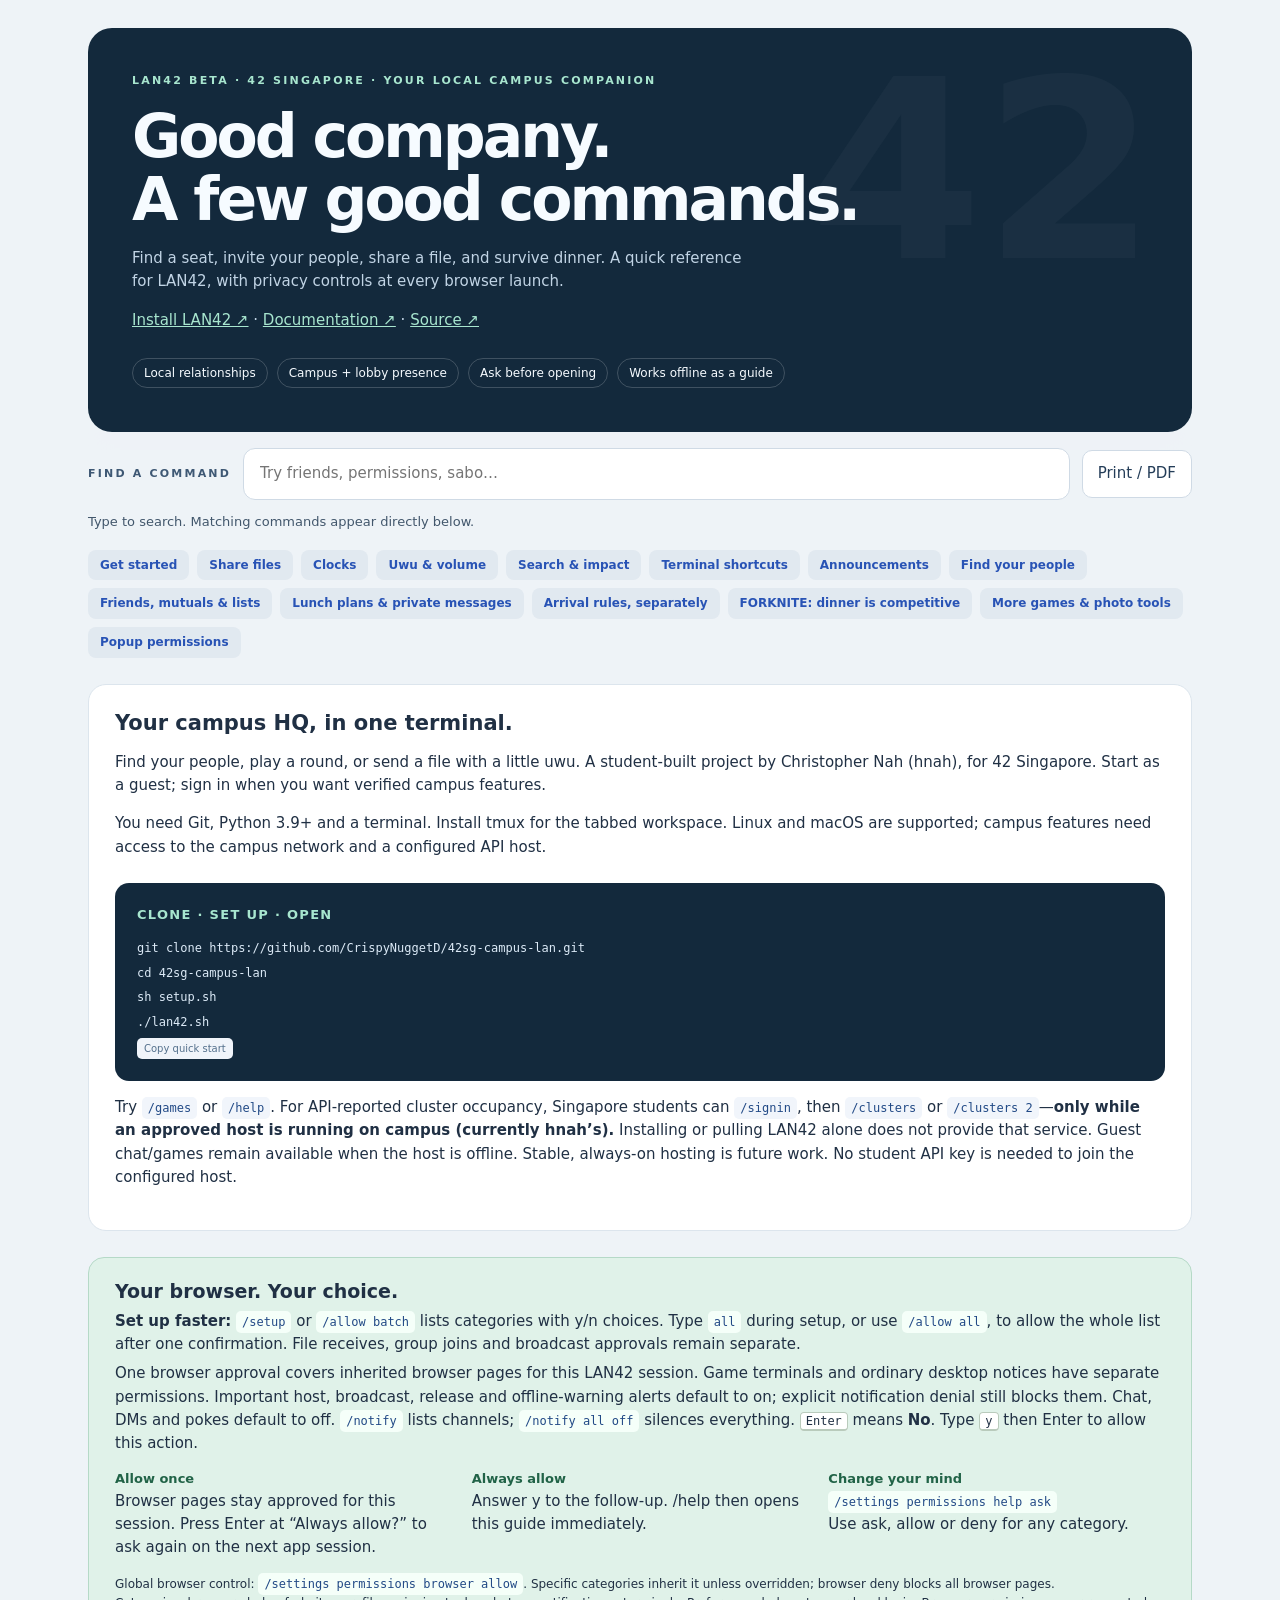
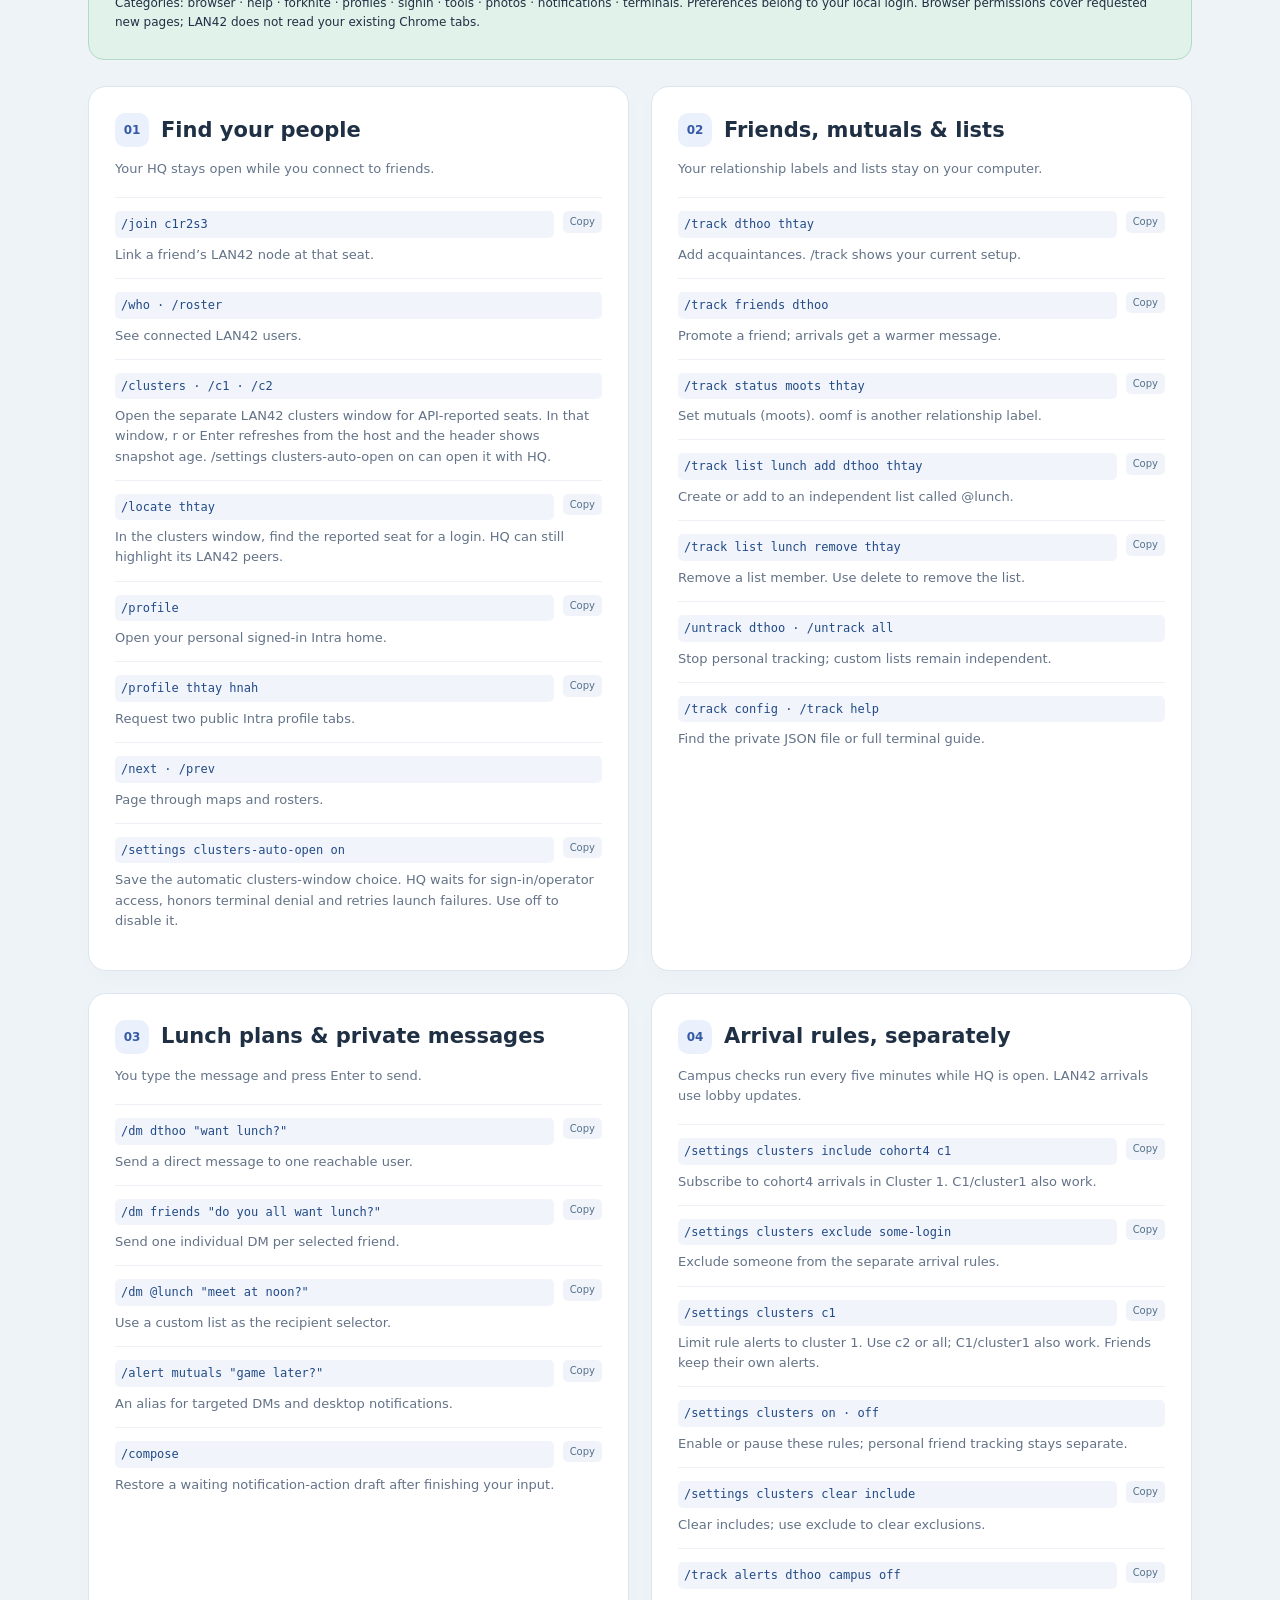
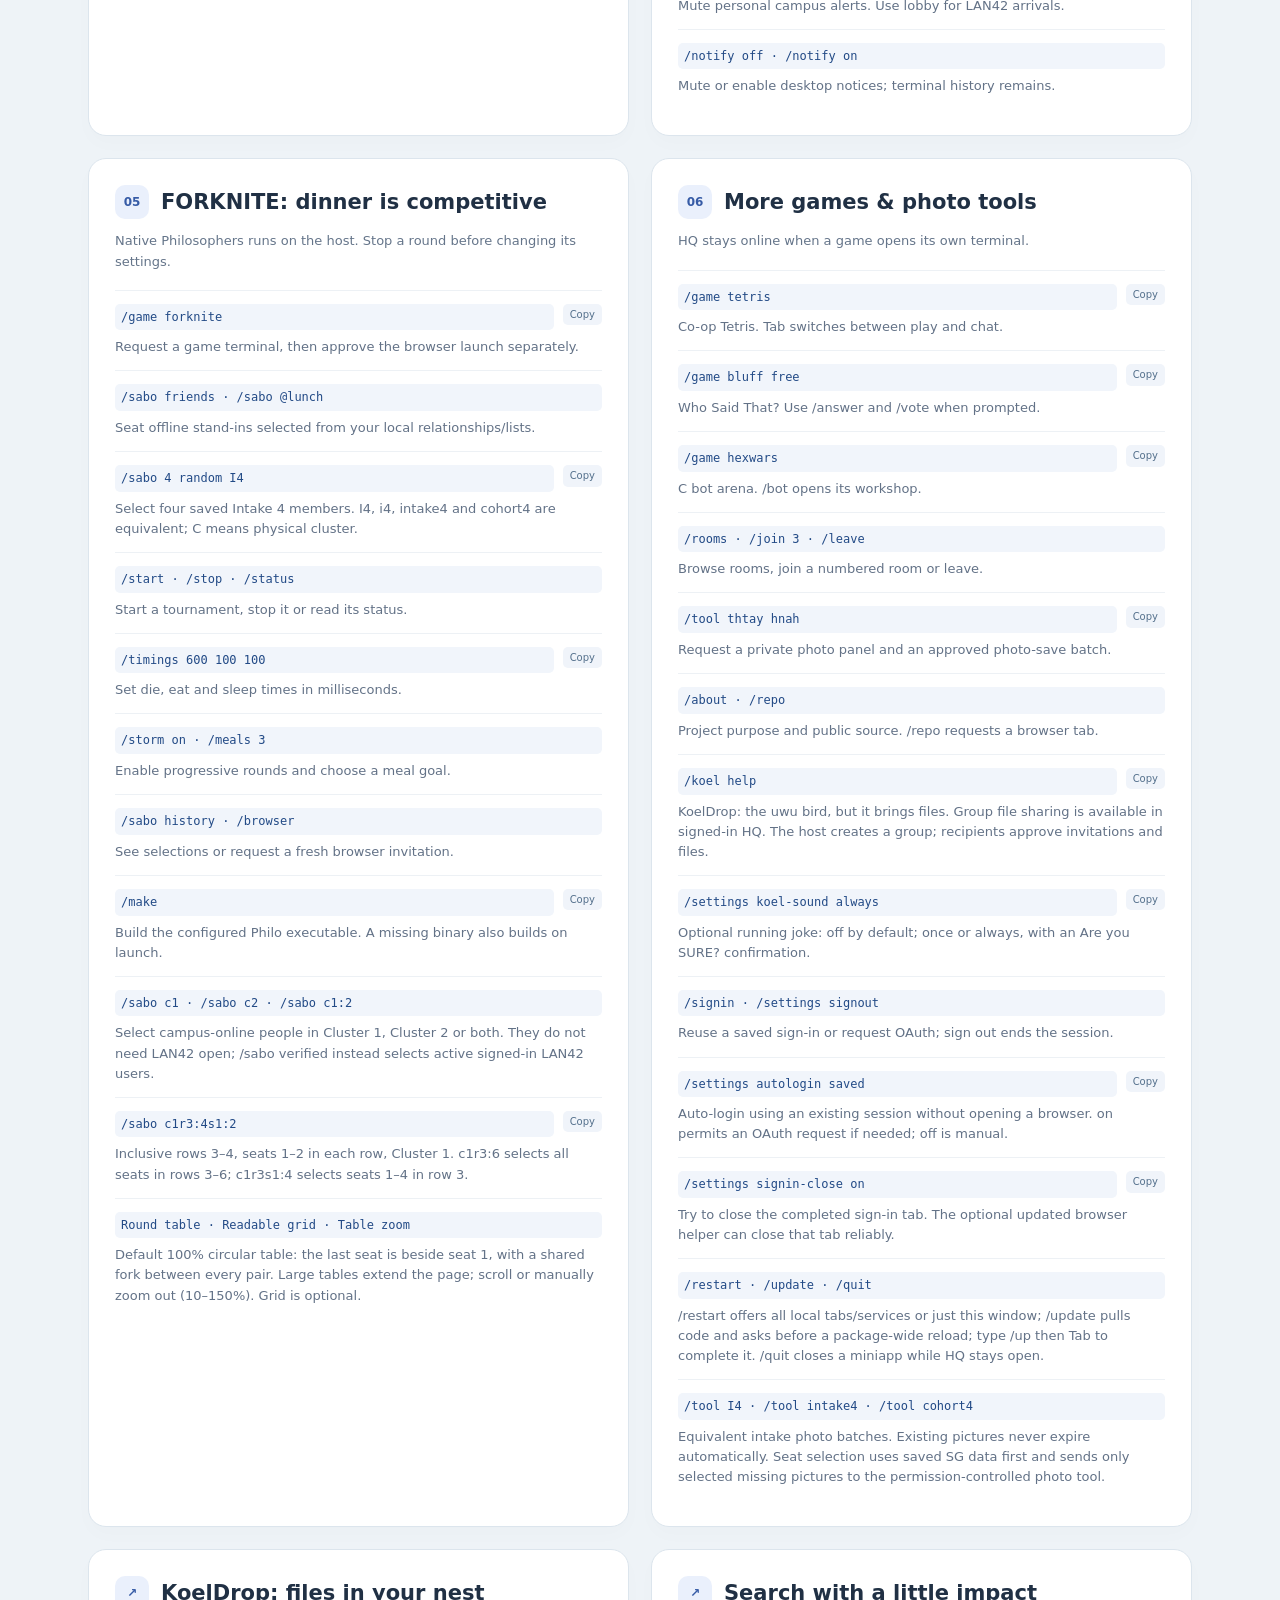
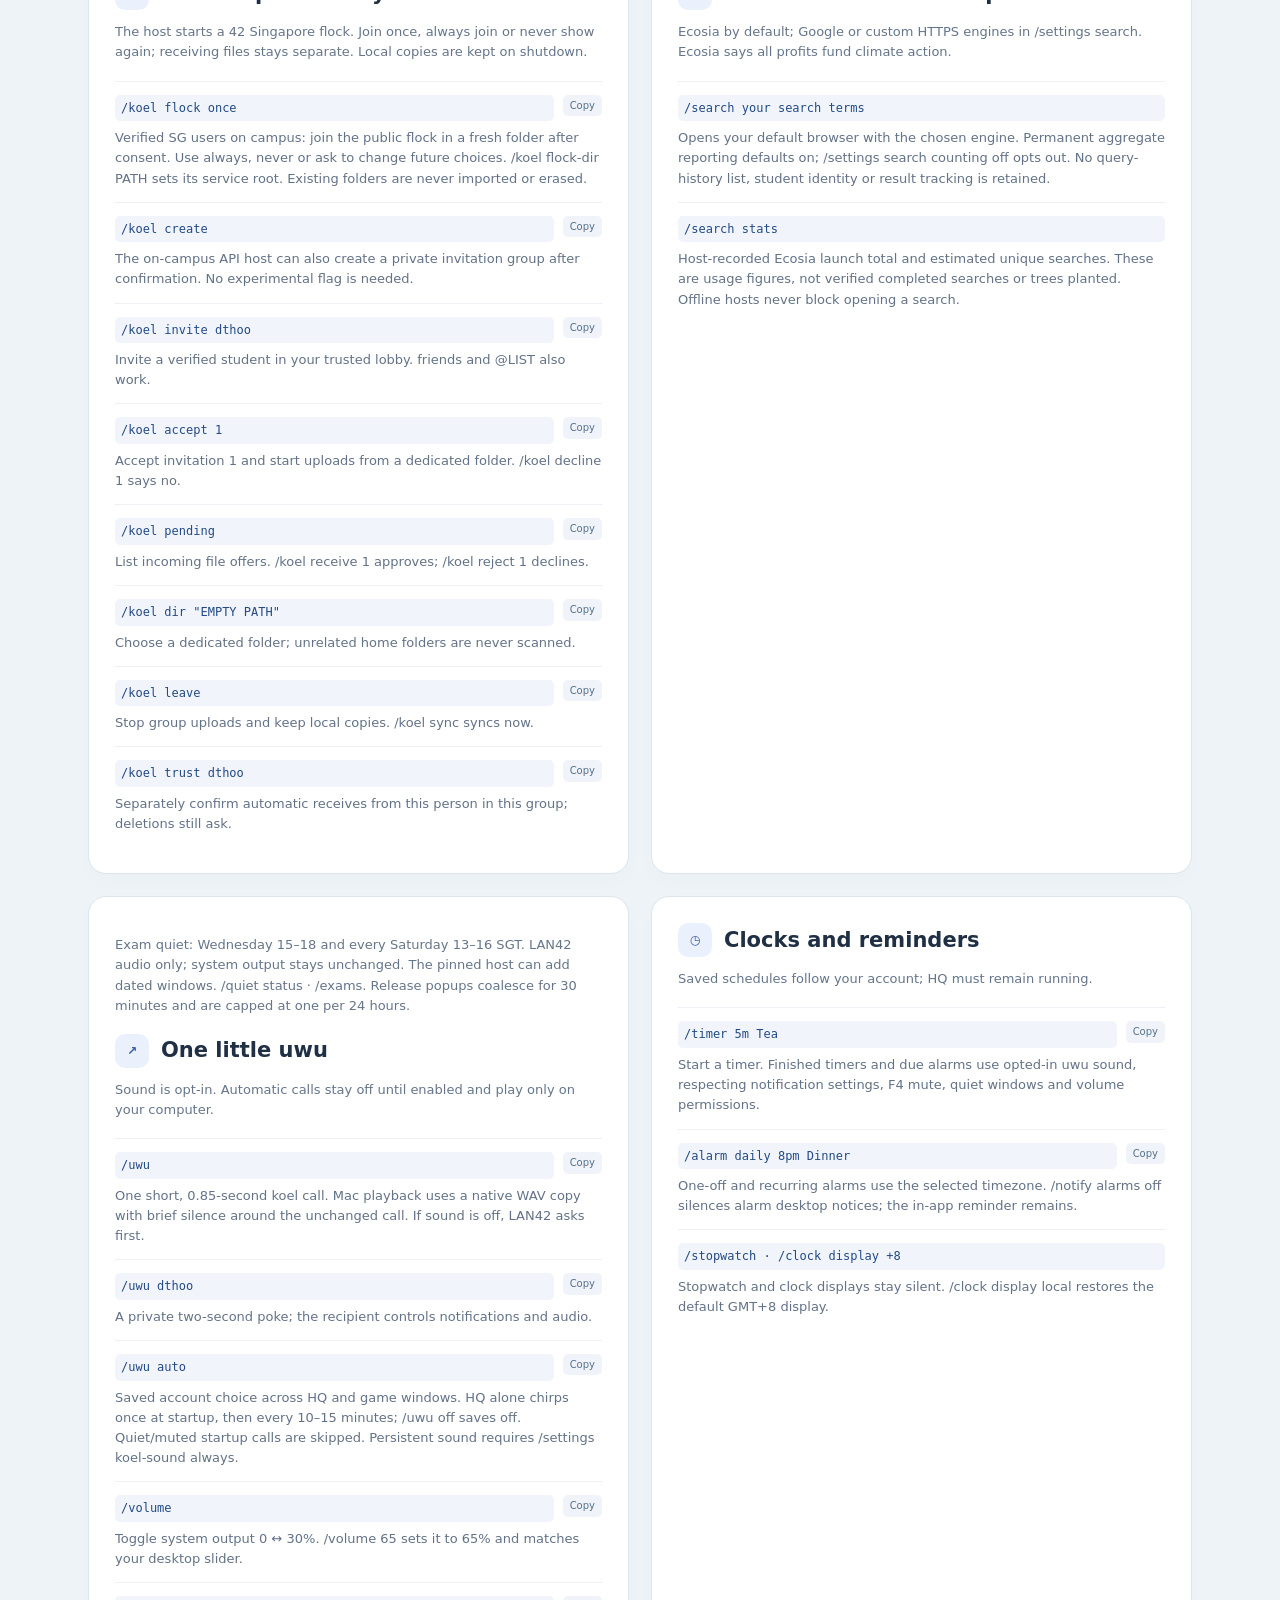
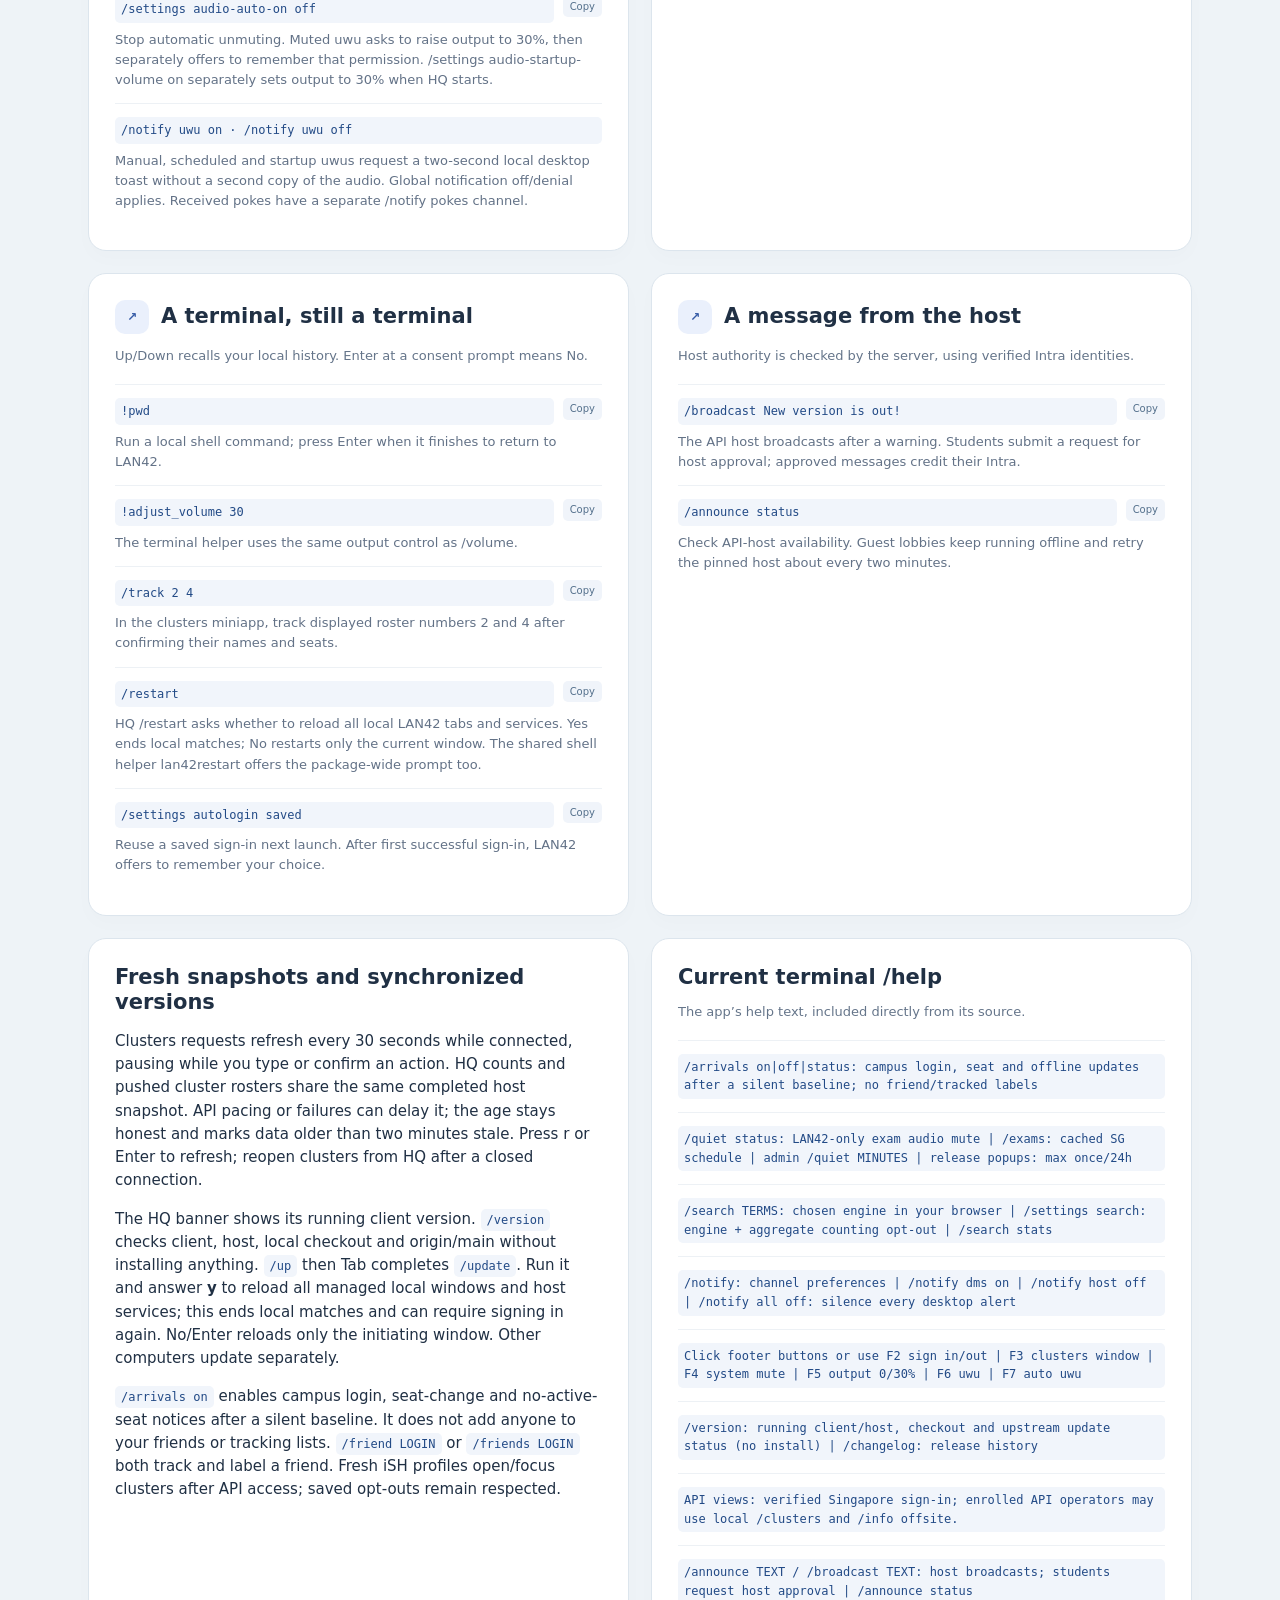
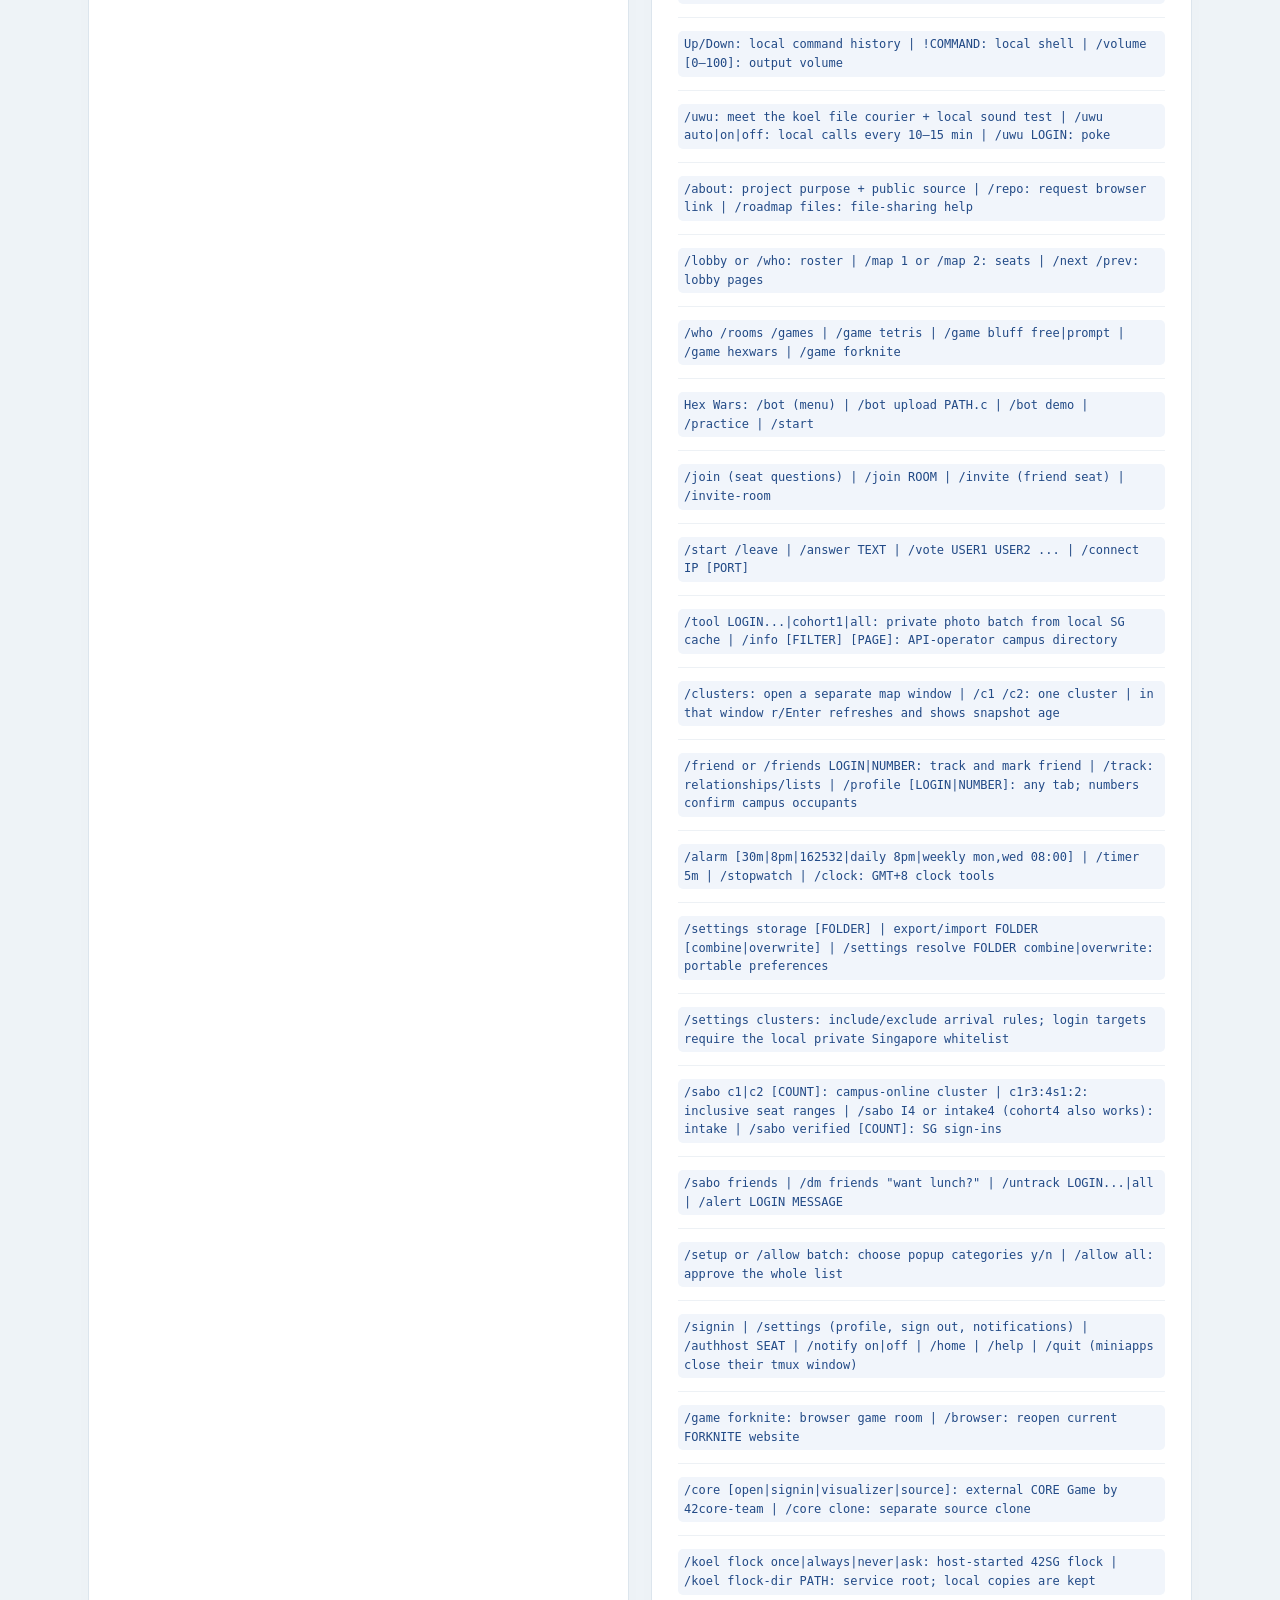
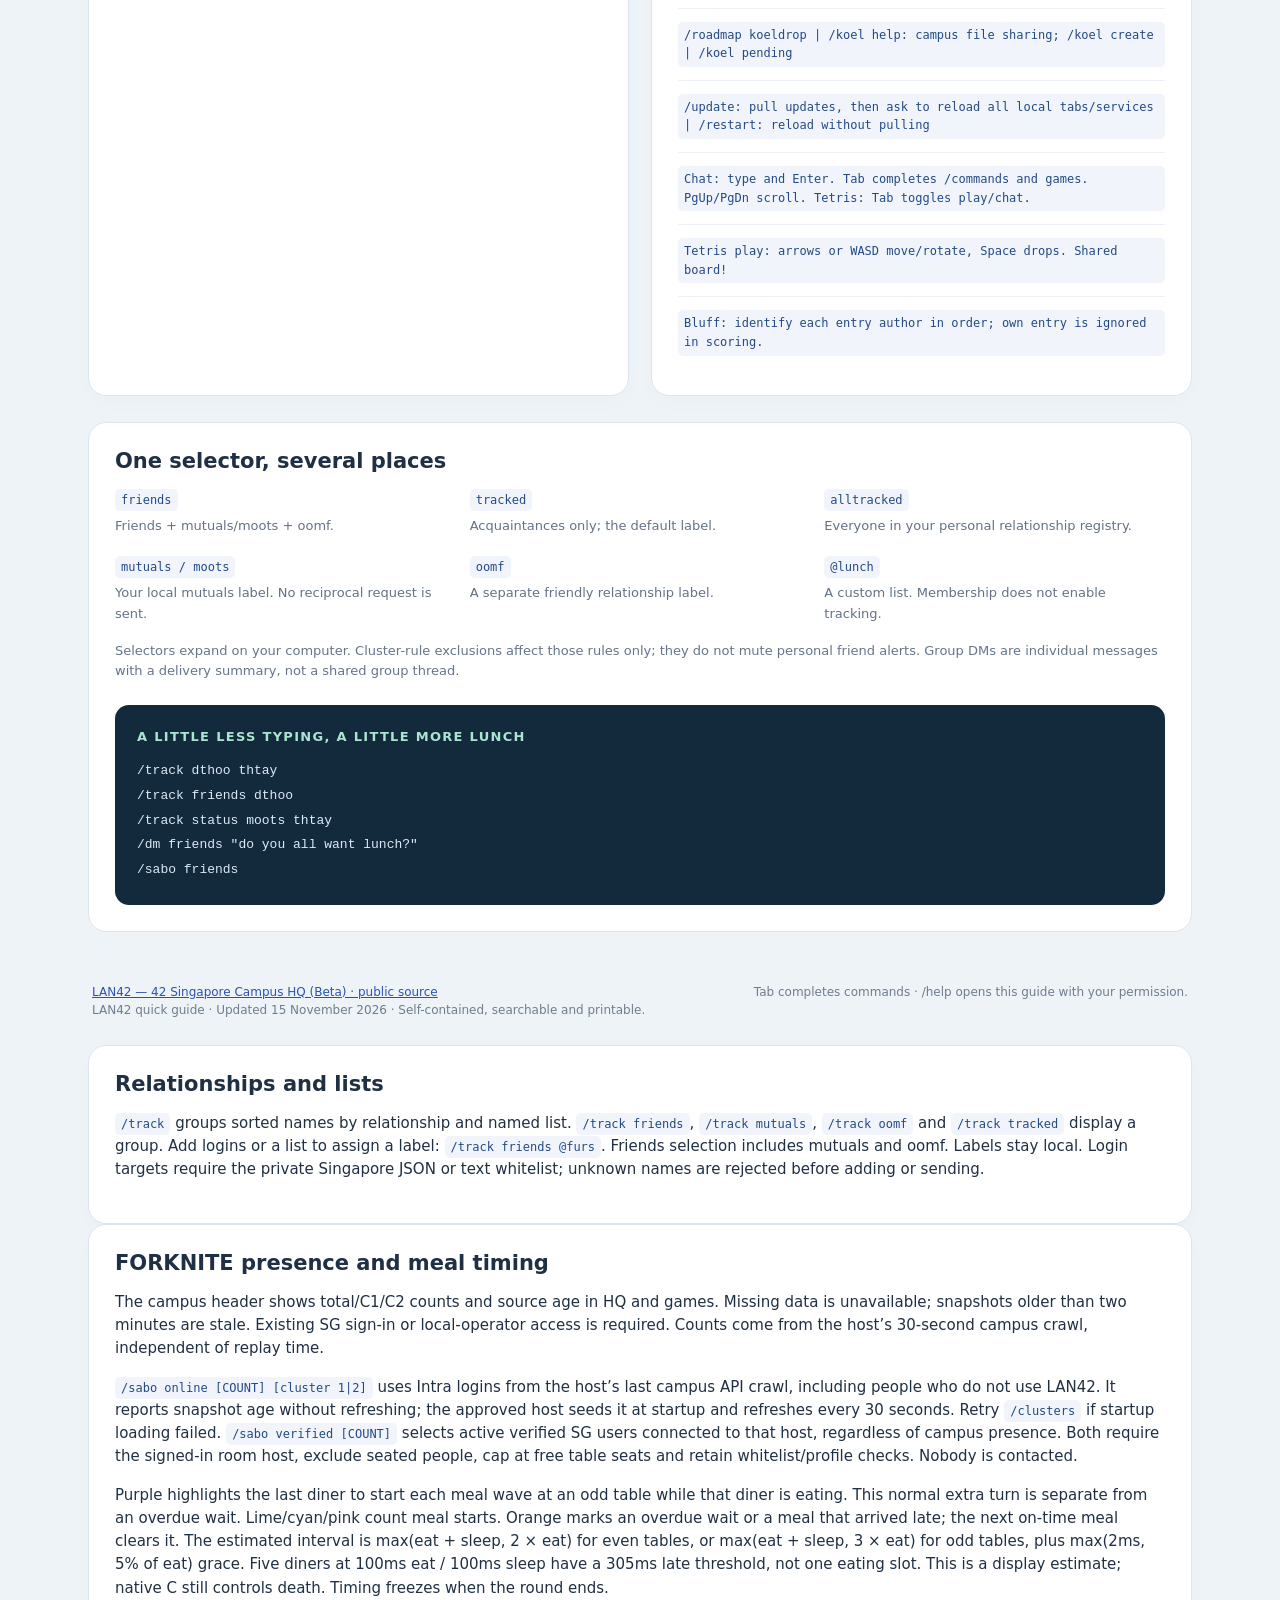
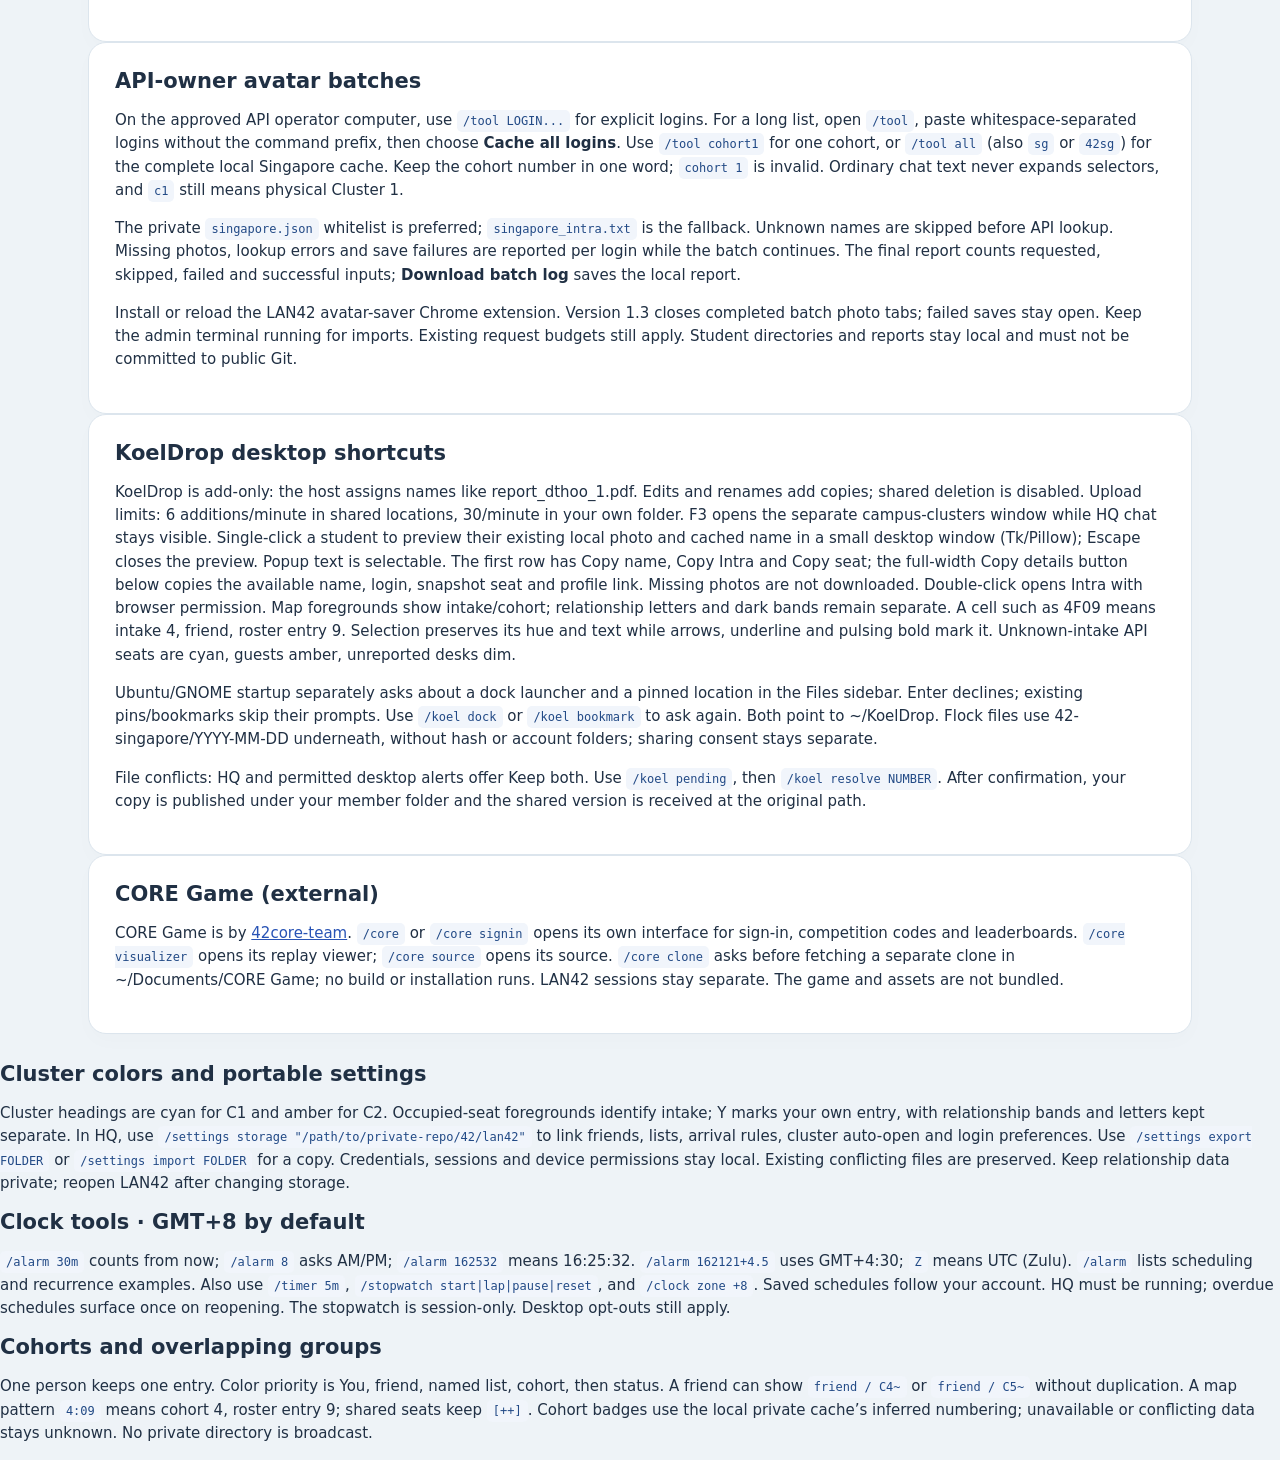
==== commit c2467f0d: "docs: reconcile guides with current cluster and update workflows" ====
--- a/docs/quick-guide.html
+++ b/docs/quick-guide.html
@@ -4,11 +4,11 @@
 ./lan42.sh</code></pre><button type="button" class="copy" data-copy="git clone https://github.com/CrispyNuggetD/42sg-campus-lan.git
 cd 42sg-campus-lan
 sh setup.sh
-./lan42.sh">Copy quick start</button></div><p>Try <code>/games</code> or <code>/help</code>. For API-reported cluster occupancy, Singapore students can <code>/signin</code>, then <code>/clusters</code> or <code>/clusters 2</code>—<strong>only while an approved host is running on campus (currently hnah’s).</strong> Installing or pulling LAN42 alone does not provide that service. Guest chat/games remain available when the host is offline. Stable, always-on hosting is future work. No student API key is needed to join the configured host.</p></section><aside id="permissions" class="consent"><h2>Your browser. Your choice.</h2><p><strong>Set up faster:</strong> <code>/setup</code> or <code>/allow batch</code> lists categories with y/n choices. Type <code>all</code> during setup, or use <code>/allow all</code>, to allow the whole list after one confirmation. File receives, group joins and broadcast approvals remain separate.</p><p>One browser approval covers inherited browser pages for this LAN42 session. Game terminals and ordinary desktop notices have separate permissions. Important host, broadcast, release and offline-warning alerts default to on; explicit notification denial still blocks them. Chat, DMs and pokes default to off. <code>/notify</code> lists channels; <code>/notify all off</code> silences everything. <kbd>Enter</kbd> means <strong>No</strong>. Type <kbd>y</kbd> then Enter to allow this action.</p><div class="permissions"><span><strong>Allow once</strong>Browser pages stay approved for this session. Press Enter at “Always allow?” to ask again on the next app session.</span><span><strong>Always allow</strong>Answer y to the follow-up. /help then opens this guide immediately.</span><span><strong>Change your mind</strong><code>/settings permissions help ask</code><br>Use ask, allow or deny for any category.</span></div><p style="margin-top:16px;font-size:12px">Global browser control: <code>/settings permissions browser allow</code>. Specific categories inherit it unless overridden; browser deny blocks all browser pages.<br>Categories: browser · help · forknite · profiles · signin · tools · photos · notifications · terminals. Preferences belong to your local login. Browser permissions cover requested new pages; LAN42 does not read your existing Chrome tabs.</p></aside><div class="grid"><section class="card" id="meet"><div class="card-head"><span class="num">01</span><h2>Find your people</h2></div><p class="sub">Your HQ stays open while you connect to friends.</p><div class="row"><div class="cmd"><code>/join c1r2s3</code><button type="button" class="copy" data-copy="/join c1r2s3" aria-label="Copy command">Copy</button></div><p>Link a friend’s LAN42 node at that seat.</p></div><div class="row"><div class="cmd"><code>/who · /roster</code></div><p>See connected LAN42 users.</p></div><div class="row"><div class="cmd"><code>/clusters · /c1 · /c2</code></div><p>Open the separate LAN42 clusters window for API-reported seats. In that window, r or Enter refreshes from the host and the header shows snapshot age. /settings clusters-auto-open on can open it with HQ.</p></div><div class="row"><div class="cmd"><code>/locate thtay</code><button type="button" class="copy" data-copy="/locate thtay" aria-label="Copy command">Copy</button></div><p>In the clusters window, find the reported seat for a login. HQ can still highlight its LAN42 peers.</p></div><div class="row"><div class="cmd"><code>/profile</code><button type="button" class="copy" data-copy="/profile" aria-label="Copy command">Copy</button></div><p>Open your personal signed-in Intra home.</p></div><div class="row"><div class="cmd"><code>/profile thtay hnah</code><button type="button" class="copy" data-copy="/profile thtay hnah" aria-label="Copy command">Copy</button></div><p>Request two public Intra profile tabs.</p></div><div class="row"><div class="cmd"><code>/next · /prev</code></div><p>Page through maps and rosters.</p></div><div class="row"><div class="cmd"><code>/settings clusters-auto-open on</code><button type="button" class="copy" data-copy="/settings clusters-auto-open on">Copy</button></div><p>Save the automatic clusters-window choice. HQ waits for sign-in/operator access, honors terminal denial and retries launch failures. Use off to disable it.</p></div></section><section class="card" id="relationships"><div class="card-head"><span class="num">02</span><h2>Friends, mutuals &amp; lists</h2></div><p class="sub">Your relationship labels and lists stay on your computer.</p><div class="row"><div class="cmd"><code>/track dthoo thtay</code><button type="button" class="copy" data-copy="/track dthoo thtay" aria-label="Copy command">Copy</button></div><p>Add acquaintances. /track shows your current setup.</p></div><div class="row"><div class="cmd"><code>/track friends dthoo</code><button type="button" class="copy" data-copy="/track friends dthoo" aria-label="Copy command">Copy</button></div><p>Promote a friend; arrivals get a warmer message.</p></div><div class="row"><div class="cmd"><code>/track status moots thtay</code><button type="button" class="copy" data-copy="/track status moots thtay" aria-label="Copy command">Copy</button></div><p>Set mutuals (moots). oomf is another relationship label.</p></div><div class="row"><div class="cmd"><code>/track list lunch add dthoo thtay</code><button type="button" class="copy" data-copy="/track list lunch add dthoo thtay" aria-label="Copy command">Copy</button></div><p>Create or add to an independent list called @lunch.</p></div><div class="row"><div class="cmd"><code>/track list lunch remove thtay</code><button type="button" class="copy" data-copy="/track list lunch remove thtay" aria-label="Copy command">Copy</button></div><p>Remove a list member. Use delete to remove the list.</p></div><div class="row"><div class="cmd"><code>/untrack dthoo · /untrack all</code></div><p>Stop personal tracking; custom lists remain independent.</p></div><div class="row"><div class="cmd"><code>/track config · /track help</code></div><p>Find the private JSON file or full terminal guide.</p></div></section><section class="card" id="messages"><div class="card-head"><span class="num">03</span><h2>Lunch plans &amp; private messages</h2></div><p class="sub">You type the message and press Enter to send.</p><div class="row"><div class="cmd"><code>/dm dthoo &quot;want lunch?&quot;</code><button type="button" class="copy" data-copy="/dm dthoo &quot;want lunch?&quot;" aria-label="Copy command">Copy</button></div><p>Send a direct message to one reachable user.</p></div><div class="row"><div class="cmd"><code>/dm friends &quot;do you all want lunch?&quot;</code><button type="button" class="copy" data-copy="/dm friends &quot;do you all want lunch?&quot;" aria-label="Copy command">Copy</button></div><p>Send one individual DM per selected friend.</p></div><div class="row"><div class="cmd"><code>/dm @lunch &quot;meet at noon?&quot;</code><button type="button" class="copy" data-copy="/dm @lunch &quot;meet at noon?&quot;" aria-label="Copy command">Copy</button></div><p>Use a custom list as the recipient selector.</p></div><div class="row"><div class="cmd"><code>/alert mutuals &quot;game later?&quot;</code><button type="button" class="copy" data-copy="/alert mutuals &quot;game later?&quot;" aria-label="Copy command">Copy</button></div><p>An alias for targeted DMs and desktop notifications.</p></div><div class="row"><div class="cmd"><code>/compose</code><button type="button" class="copy" data-copy="/compose" aria-label="Copy command">Copy</button></div><p>Restore a waiting notification-action draft after finishing your input.</p></div></section><section class="card" id="alerts"><div class="card-head"><span class="num">04</span><h2>Arrival rules, separately</h2></div><p class="sub">Campus checks run every five minutes while HQ is open. LAN42 arrivals use lobby updates.</p><div class="row"><div class="cmd"><code>/settings clusters include cohort4 c1</code><button type="button" class="copy" data-copy="/settings clusters include cohort4 c1" aria-label="Copy command">Copy</button></div><p>Subscribe to cohort4 arrivals in Cluster 1. C1/cluster1 also work.</p></div><div class="row"><div class="cmd"><code>/settings clusters exclude some-login</code><button type="button" class="copy" data-copy="/settings clusters exclude some-login" aria-label="Copy command">Copy</button></div><p>Exclude someone from the separate arrival rules.</p></div><div class="row"><div class="cmd"><code>/settings clusters c1</code><button type="button" class="copy" data-copy="/settings clusters c1" aria-label="Copy command">Copy</button></div><p>Limit rule alerts to cluster 1. Use c2 or all; C1/cluster1 also work. Friends keep their own alerts.</p></div><div class="row"><div class="cmd"><code>/settings clusters on · off</code></div><p>Enable or pause these rules; personal friend tracking stays separate.</p></div><div class="row"><div class="cmd"><code>/settings clusters clear include</code><button type="button" class="copy" data-copy="/settings clusters clear include" aria-label="Copy command">Copy</button></div><p>Clear includes; use exclude to clear exclusions.</p></div><div class="row"><div class="cmd"><code>/track alerts dthoo campus off</code><button type="button" class="copy" data-copy="/track alerts dthoo campus off" aria-label="Copy command">Copy</button></div><p>Mute personal campus alerts. Use lobby for LAN42 arrivals.</p></div><div class="row"><div class="cmd"><code>/notify off · /notify on</code></div><p>Mute or enable desktop notices; terminal history remains.</p></div></section><section class="card" id="forknite"><div class="card-head"><span class="num">05</span><h2>FORKNITE: dinner is competitive</h2></div><p class="sub">Native Philosophers runs on the host. Stop a round before changing its settings.</p><div class="row"><div class="cmd"><code>/game forknite</code><button type="button" class="copy" data-copy="/game forknite" aria-label="Copy command">Copy</button></div><p>Request a game terminal, then approve the browser launch separately.</p></div><div class="row"><div class="cmd"><code>/sabo friends · /sabo @lunch</code></div><p>Seat offline stand-ins selected from your local relationships/lists.</p></div><div class="row"><div class="cmd"><code>/sabo 4 random I4</code><button type="button" class="copy" data-copy="/sabo 4 random I4" aria-label="Copy command">Copy</button></div><p>Select four saved Intake 4 members. I4, i4, intake4 and cohort4 are equivalent; C means physical cluster.</p></div><div class="row"><div class="cmd"><code>/start · /stop · /status</code></div><p>Start a tournament, stop it or read its status.</p></div><div class="row"><div class="cmd"><code>/timings 600 100 100</code><button type="button" class="copy" data-copy="/timings 600 100 100" aria-label="Copy command">Copy</button></div><p>Set die, eat and sleep times in milliseconds.</p></div><div class="row"><div class="cmd"><code>/storm on · /meals 3</code></div><p>Enable progressive rounds and choose a meal goal.</p></div><div class="row"><div class="cmd"><code>/sabo history · /browser</code></div><p>See selections or request a fresh browser invitation.</p></div><div class="row"><div class="cmd"><code>/make</code><button type="button" class="copy" data-copy="/make" aria-label="Copy command">Copy</button></div><p>Build the configured Philo executable. A missing binary also builds on launch.</p></div><div class="row"><div class="cmd"><code>/sabo c1 · /sabo c2 · /sabo c1:2</code></div><p>Select campus-online people in Cluster 1, Cluster 2 or both. They do not need LAN42 open; /sabo verified instead selects active signed-in LAN42 users.</p></div><div class="row"><div class="cmd"><code>/sabo c1r3:4s1:2</code><button type="button" class="copy" data-copy="/sabo c1r3:4s1:2">Copy</button></div><p>Inclusive rows 3–4, seats 1–2 in each row, Cluster 1. c1r3:6 selects all seats in rows 3–6; c1r3s1:4 selects seats 1–4 in row 3.</p></div><div class="row"><div class="cmd"><code>Round table · Readable grid · Table zoom</code></div><p>Default 100% circular table: the last seat is beside seat 1, with a shared fork between every pair. Large tables extend the page; scroll or manually zoom out (10–150%). Grid is optional.</p></div></section><section class="card" id="games"><div class="card-head"><span class="num">06</span><h2>More games &amp; photo tools</h2></div><p class="sub">HQ stays online when a game opens its own terminal.</p><div class="row"><div class="cmd"><code>/game tetris</code><button type="button" class="copy" data-copy="/game tetris" aria-label="Copy command">Copy</button></div><p>Co-op Tetris. Tab switches between play and chat.</p></div><div class="row"><div class="cmd"><code>/game bluff free</code><button type="button" class="copy" data-copy="/game bluff free" aria-label="Copy command">Copy</button></div><p>Who Said That? Use /answer and /vote when prompted.</p></div><div class="row"><div class="cmd"><code>/game hexwars</code><button type="button" class="copy" data-copy="/game hexwars" aria-label="Copy command">Copy</button></div><p>C bot arena. /bot opens its workshop.</p></div><div class="row"><div class="cmd"><code>/rooms · /join 3 · /leave</code></div><p>Browse rooms, join a numbered room or leave.</p></div><div class="row"><div class="cmd"><code>/tool thtay hnah</code><button type="button" class="copy" data-copy="/tool thtay hnah" aria-label="Copy command">Copy</button></div><p>Request a private photo panel and an approved photo-save batch.</p></div><div class="row"><div class="cmd"><code>/about · /repo</code></div><p>Project purpose and public source. /repo requests a browser tab.</p></div><div class="row"><div class="cmd"><code>/koel help</code><button type="button" class="copy" data-copy="/koel help" aria-label="Copy command">Copy</button></div><p>KoelDrop: the uwu bird, but it brings files. Group file sharing is available in signed-in HQ. The host creates a group; recipients approve invitations and files.</p></div><div class="row"><div class="cmd"><code>/settings koel-sound always</code><button type="button" class="copy" data-copy="/settings koel-sound always" aria-label="Copy command">Copy</button></div><p>Optional running joke: off by default; once or always, with an Are you SURE? confirmation.</p></div><div class="row"><div class="cmd"><code>/signin · /settings signout</code></div><p>Reuse a saved sign-in or request OAuth; sign out ends the session.</p></div><div class="row"><div class="cmd"><code>/settings autologin saved</code><button type="button" class="copy" data-copy="/settings autologin saved" aria-label="Copy command">Copy</button></div><p>Auto-login using an existing session without opening a browser. on permits an OAuth request if needed; off is manual.</p></div><div class="row"><div class="cmd"><code>/settings signin-close on</code><button type="button" class="copy" data-copy="/settings signin-close on" aria-label="Copy command">Copy</button></div><p>Try to close the completed sign-in tab. The optional updated browser helper can close that tab reliably.</p></div><div class="row"><div class="cmd"><code>/restart · /update · /quit</code></div><p>/restart offers all local tabs/services or just this window; /update pulls code and asks before a package-wide reload; type /up then Tab to complete it. /quit closes a miniapp while HQ stays open.</p></div><div class="row"><div class="cmd"><code>/tool I4 · /tool intake4 · /tool cohort4</code></div><p>Equivalent intake photo batches. Existing pictures never expire automatically. Seat selection uses saved SG data first and sends only selected missing pictures to the permission-controlled photo tool.</p></div></section><section class="card" id="files"><div class="card-head"><span class="num">↗</span><h2>KoelDrop: files in your nest</h2></div><p class="sub">The host starts a 42 Singapore flock. Join once, always join or never show again; receiving files stays separate. Local copies are kept on shutdown.</p><div class="row"><div class="cmd"><code>/koel flock once</code><button type="button" class="copy" data-copy="/koel flock once">Copy</button></div><p>Verified SG users on campus: join the public flock in a fresh folder after consent. Use always, never or ask to change future choices. /koel flock-dir PATH sets its service root. Existing folders are never imported or erased.</p></div><div class="row"><div class="cmd"><code>/koel create</code><button type="button" class="copy" data-copy="/koel create">Copy</button></div><p>The on-campus API host can also create a private invitation group after confirmation. No experimental flag is needed.</p></div><div class="row"><div class="cmd"><code>/koel invite dthoo</code><button type="button" class="copy" data-copy="/koel invite dthoo">Copy</button></div><p>Invite a verified student in your trusted lobby. friends and @LIST also work.</p></div><div class="row"><div class="cmd"><code>/koel accept 1</code><button type="button" class="copy" data-copy="/koel accept 1">Copy</button></div><p>Accept invitation 1 and start uploads from a dedicated folder. /koel decline 1 says no.</p></div><div class="row"><div class="cmd"><code>/koel pending</code><button type="button" class="copy" data-copy="/koel pending">Copy</button></div><p>List incoming file offers. /koel receive 1 approves; /koel reject 1 declines.</p></div><div class="row"><div class="cmd"><code>/koel dir &quot;EMPTY PATH&quot;</code><button type="button" class="copy" data-copy="/koel dir &quot;EMPTY PATH&quot;">Copy</button></div><p>Choose a dedicated folder; unrelated home folders are never scanned.</p></div><div class="row"><div class="cmd"><code>/koel leave</code><button type="button" class="copy" data-copy="/koel leave">Copy</button></div><p>Stop group uploads and keep local copies. /koel sync syncs now.</p></div><div class="row"><div class="cmd"><code>/koel trust dthoo</code><button type="button" class="copy" data-copy="/koel trust dthoo">Copy</button></div><p>Separately confirm automatic receives from this person in this group; deletions still ask.</p></div></section><section class="card" id="web-search"><div class="card-head"><span class="num">↗</span><h2>Search with a little impact</h2></div><p class="sub">Ecosia by default; Google or custom HTTPS engines in /settings search. Ecosia says all profits fund climate action.</p><div class="row"><div class="cmd"><code>/search your search terms</code></div><p>Opens your default browser with the chosen engine. Permanent aggregate reporting defaults on; /settings search counting off opts out. No query-history list, student identity or result tracking is retained.</p></div><div class="row"><div class="cmd"><code>/search stats</code></div><p>Host-recorded Ecosia launch total and estimated unique searches. These are usage figures, not verified completed searches or trees planted. Offline hosts never block opening a search.</p></div></section><section class="card" id="audio"><p class="sub">Exam quiet: Wednesday 15–18 and every Saturday 13–16 SGT. LAN42 audio only; system output stays unchanged. The pinned host can add dated windows. /quiet status · /exams. Release popups coalesce for 30 minutes and are capped at one per 24 hours.</p><div class="card-head"><span class="num">↗</span><h2>One little uwu</h2></div><p class="sub">Sound is opt-in. Automatic calls stay off until enabled and play only on your computer.</p><div class="row"><div class="cmd"><code>/uwu</code><button type="button" class="copy" data-copy="/uwu">Copy</button></div><p>One short, 0.85-second koel call. Mac playback uses a native WAV copy with brief silence around the unchanged call. If sound is off, LAN42 asks first.</p></div><div class="row"><div class="cmd"><code>/uwu dthoo</code><button type="button" class="copy" data-copy="/uwu dthoo">Copy</button></div><p>A private two-second poke; the recipient controls notifications and audio.</p></div><div class="row"><div class="cmd"><code>/uwu auto</code><button type="button" class="copy" data-copy="/uwu auto">Copy</button></div><p>Saved account choice across HQ and game windows. HQ alone chirps once at startup, then every 10–15 minutes; /uwu off saves off. Quiet/muted startup calls are skipped. Persistent sound requires /settings koel-sound always.</p></div><div class="row"><div class="cmd"><code>/volume</code><button type="button" class="copy" data-copy="/volume">Copy</button></div><p>Toggle system output 0 ↔ 30%. /volume 65 sets it to 65% and matches your desktop slider.</p></div><div class="row"><div class="cmd"><code>/settings audio-auto-on off</code><button type="button" class="copy" data-copy="/settings audio-auto-on off">Copy</button></div><p>Stop automatic unmuting. Muted uwu asks to raise output to 30%, then separately offers to remember that permission. /settings audio-startup-volume on separately sets output to 30% when HQ starts.</p></div><div class="row"><div class="cmd"><code>/notify uwu on · /notify uwu off</code></div><p>Manual, scheduled and startup uwus request a two-second local desktop toast without a second copy of the audio. Global notification off/denial applies. Received pokes have a separate /notify pokes channel.</p></div></section><section class="card" id="clocks"><div class="card-head"><span class="num">◷</span><h2>Clocks and reminders</h2></div><p class="sub">Saved schedules follow your account; HQ must remain running.</p><div class="row"><div class="cmd"><code>/timer 5m Tea</code><button type="button" class="copy" data-copy="/timer 5m Tea">Copy</button></div><p>Start a timer. Finished timers and due alarms use opted-in uwu sound, respecting notification settings, F4 mute, quiet windows and volume permissions.</p></div><div class="row"><div class="cmd"><code>/alarm daily 8pm Dinner</code><button type="button" class="copy" data-copy="/alarm daily 8pm Dinner">Copy</button></div><p>One-off and recurring alarms use the selected timezone. /notify alarms off silences alarm desktop notices; the in-app reminder remains.</p></div><div class="row"><div class="cmd"><code>/stopwatch · /clock display +8</code></div><p>Stopwatch and clock displays stay silent. /clock display local restores the default GMT+8 display.</p></div></section><section class="card" id="terminal"><div class="card-head"><span class="num">↗</span><h2>A terminal, still a terminal</h2></div><p class="sub">Up/Down recalls your local history. Enter at a consent prompt means No.</p><div class="row"><div class="cmd"><code>!pwd</code><button type="button" class="copy" data-copy="!pwd">Copy</button></div><p>Run a local shell command; press Enter when it finishes to return to LAN42.</p></div><div class="row"><div class="cmd"><code>!adjust_volume 30</code><button type="button" class="copy" data-copy="!adjust_volume 30">Copy</button></div><p>The terminal helper uses the same output control as /volume.</p></div><div class="row"><div class="cmd"><code>/track 2 4</code><button type="button" class="copy" data-copy="/track 2 4">Copy</button></div><p>In the clusters miniapp, track displayed roster numbers 2 and 4 after confirming their names and seats.</p></div><div class="row"><div class="cmd"><code>/restart</code><button type="button" class="copy" data-copy="/restart">Copy</button></div><p>HQ /restart asks whether to reload all local LAN42 tabs and services. Yes ends local matches; No restarts only the current window. The shared shell helper lan42restart offers the package-wide prompt too.</p></div><div class="row"><div class="cmd"><code>/settings autologin saved</code><button type="button" class="copy" data-copy="/settings autologin saved">Copy</button></div><p>Reuse a saved sign-in next launch. After first successful sign-in, LAN42 offers to remember your choice.</p></div></section><section class="card" id="announcements"><div class="card-head"><span class="num">↗</span><h2>A message from the host</h2></div><p class="sub">Host authority is checked by the server, using verified Intra identities.</p><div class="row"><div class="cmd"><code>/broadcast New version is out!</code><button type="button" class="copy" data-copy="/broadcast New version is out!">Copy</button></div><p>The API host broadcasts after a warning. Students submit a request for host approval; approved messages credit their Intra.</p></div><div class="row"><div class="cmd"><code>/announce status</code><button type="button" class="copy" data-copy="/announce status">Copy</button></div><p>Check API-host availability. Guest lobbies keep running offline and retry the pinned host about every two minutes.</p></div></section><!-- runtime-help:start --><section class="card" id="runtime-help"><h2>Current terminal /help</h2><p class="sub">The app’s help text, included directly from its source.</p><div class="row"><div class="cmd"><code>/arrivals on|off|status: campus login, seat and offline updates after a silent baseline; no friend/tracked labels</code></div></div><div class="row"><div class="cmd"><code>/quiet status: LAN42-only exam audio mute | /exams: cached SG schedule | admin /quiet MINUTES | release popups: max once/24h</code></div></div><div class="row"><div class="cmd"><code>/search TERMS: chosen engine in your browser | /settings search: engine + aggregate counting opt-out | /search stats</code></div></div><div class="row"><div class="cmd"><code>/notify: channel preferences | /notify dms on | /notify host off | /notify all off: silence every desktop alert</code></div></div><div class="row"><div class="cmd"><code>Click footer buttons or use F2 sign in/out | F3 clusters window | F4 system mute | F5 output 0/30% | F6 uwu | F7 auto uwu</code></div></div><div class="row"><div class="cmd"><code>/version: running client/host, checkout and upstream update status (no install) | /changelog: release history</code></div></div><div class="row"><div class="cmd"><code>API views: verified Singapore sign-in; enrolled API operators may use local /clusters and /info offsite.</code></div></div><div class="row"><div class="cmd"><code>/announce TEXT / /broadcast TEXT: host broadcasts; students request host approval | /announce status</code></div></div><div class="row"><div class="cmd"><code>Up/Down: local command history | !COMMAND: local shell | /volume [0–100]: output volume</code></div></div><div class="row"><div class="cmd"><code>/uwu: meet the koel file courier + local sound test | /uwu auto|on|off: local calls every 10–15 min | /uwu LOGIN: poke</code></div></div><div class="row"><div class="cmd"><code>/about: project purpose + public source | /repo: request browser link | /roadmap files: file-sharing help</code></div></div><div class="row"><div class="cmd"><code>/lobby or /who: roster | /map 1 or /map 2: seats | /next /prev: lobby pages</code></div></div><div class="row"><div class="cmd"><code>/who /rooms /games | /game tetris | /game bluff free|prompt | /game hexwars | /game forknite</code></div></div><div class="row"><div class="cmd"><code>Hex Wars: /bot (menu) | /bot upload PATH.c | /bot demo | /practice | /start</code></div></div><div class="row"><div class="cmd"><code>/join (seat questions) | /join ROOM | /invite (friend seat) | /invite-room</code></div></div><div class="row"><div class="cmd"><code>/start /leave | /answer TEXT | /vote USER1 USER2 ... | /connect IP [PORT]</code></div></div><div class="row"><div class="cmd"><code>/tool LOGIN...|cohort1|all: private photo batch from local SG cache | /info [FILTER] [PAGE]: API-operator campus directory</code></div></div><div class="row"><div class="cmd"><code>/clusters: open a separate map window | /c1 /c2: one cluster | in that window r/Enter refreshes and shows snapshot age</code></div></div><div class="row"><div class="cmd"><code>/friend or /friends LOGIN|NUMBER: track and mark friend | /track: relationships/lists | /profile [LOGIN|NUMBER]: any tab; numbers confirm campus occupants</code></div></div><div class="row"><div class="cmd"><code>/alarm [30m|8pm|162532|daily 8pm|weekly mon,wed 08:00] | /timer 5m | /stopwatch | /clock: GMT+8 clock tools</code></div></div><div class="row"><div class="cmd"><code>/settings storage [FOLDER] | export/import FOLDER [combine|overwrite] | /settings resolve FOLDER combine|overwrite: portable preferences</code></div></div><div class="row"><div class="cmd"><code>/settings clusters: include/exclude arrival rules; login targets require the local private Singapore whitelist</code></div></div><div class="row"><div class="cmd"><code>/sabo c1|c2 [COUNT]: campus-online cluster | c1r3:4s1:2: inclusive seat ranges | /sabo I4 or intake4 (cohort4 also works): intake | /sabo verified [COUNT]: SG sign-ins</code></div></div><div class="row"><div class="cmd"><code>/sabo friends | /dm friends &quot;want lunch?&quot; | /untrack LOGIN...|all | /alert LOGIN MESSAGE</code></div></div><div class="row"><div class="cmd"><code>/setup or /allow batch: choose popup categories y/n | /allow all: approve the whole list</code></div></div><div class="row"><div class="cmd"><code>/signin | /settings (profile, sign out, notifications) | /authhost SEAT | /notify on|off | /home | /help | /quit (miniapps close their tmux window)</code></div></div><div class="row"><div class="cmd"><code>/game forknite: browser game room | /browser: reopen current FORKNITE website</code></div></div><div class="row"><div class="cmd"><code>/core [open|signin|visualizer|source]: external CORE Game by 42core-team | /core clone: separate source clone</code></div></div><div class="row"><div class="cmd"><code>/koel flock once|always|never|ask: host-started 42SG flock | /koel flock-dir PATH: service root; local copies are kept</code></div></div><div class="row"><div class="cmd"><code>/roadmap koeldrop | /koel help: campus file sharing; /koel create | /koel pending</code></div></div><div class="row"><div class="cmd"><code>/update: pull updates, then ask to reload all local tabs/services | /restart: reload without pulling</code></div></div><div class="row"><div class="cmd"><code>Chat: type and Enter. Tab completes /commands and games. PgUp/PgDn scroll. Tetris: Tab toggles play/chat.</code></div></div><div class="row"><div class="cmd"><code>Tetris play: arrows or WASD move/rotate, Space drops. Shared board!</code></div></div><div class="row"><div class="cmd"><code>Bluff: identify each entry author in order; own entry is ignored in scoring.</code></div></div></section><!-- runtime-help:end --></div><p id="empty" class="empty" role="status">No matching commands. Try a different word.</p><section class="selectors"><h2>One selector, several places</h2><div class="selector-grid"><div><code>friends</code><p>Friends + mutuals/moots + oomf.</p></div><div><code>tracked</code><p>Acquaintances only; the default label.</p></div><div><code>alltracked</code><p>Everyone in your personal relationship registry.</p></div><div><code>mutuals / moots</code><p>Your local mutuals label. No reciprocal request is sent.</p></div><div><code>oomf</code><p>A separate friendly relationship label.</p></div><div><code>@lunch</code><p>A custom list. Membership does not enable tracking.</p></div></div><p class="sub">Selectors expand on your computer. Cluster-rule exclusions affect those rules only; they do not mute personal friend alerts. Group DMs are individual messages with a delivery summary, not a shared group thread.</p><div class="example"><h3>A little less typing, a little more lunch</h3><pre>/track dthoo thtay
+./lan42.sh">Copy quick start</button></div><p>Try <code>/games</code> or <code>/help</code>. For API-reported cluster occupancy, Singapore students can <code>/signin</code>, then <code>/clusters</code> or <code>/clusters 2</code>—<strong>only while an approved host is running on campus (currently hnah’s).</strong> Installing or pulling LAN42 alone does not provide that service. Guest chat/games remain available when the host is offline. Stable, always-on hosting is future work. No student API key is needed to join the configured host.</p></section><aside id="permissions" class="consent"><h2>Your browser. Your choice.</h2><p><strong>Set up faster:</strong> <code>/setup</code> or <code>/allow batch</code> lists categories with y/n choices. Type <code>all</code> during setup, or use <code>/allow all</code>, to allow the whole list after one confirmation. File receives, group joins and broadcast approvals remain separate.</p><p>One browser approval covers inherited browser pages for this LAN42 session. Game terminals and ordinary desktop notices have separate permissions. Important host, broadcast, release and offline-warning alerts default to on; explicit notification denial still blocks them. Chat, DMs and pokes default to off. <code>/notify</code> lists channels; <code>/notify all off</code> silences everything. <kbd>Enter</kbd> means <strong>No</strong>. Type <kbd>y</kbd> then Enter to allow this action.</p><div class="permissions"><span><strong>Allow once</strong>Browser pages stay approved for this session. Press Enter at “Always allow?” to ask again on the next app session.</span><span><strong>Always allow</strong>Answer y to the follow-up. /help then opens this guide immediately.</span><span><strong>Change your mind</strong><code>/settings permissions help ask</code><br>Use ask, allow or deny for any category.</span></div><p style="margin-top:16px;font-size:12px">Global browser control: <code>/settings permissions browser allow</code>. Specific categories inherit it unless overridden; browser deny blocks all browser pages.<br>Categories: browser · help · forknite · profiles · signin · tools · photos · notifications · terminals. Preferences belong to your local login. Browser permissions cover requested new pages; LAN42 does not read your existing Chrome tabs.</p></aside><div class="grid"><section class="card" id="meet"><div class="card-head"><span class="num">01</span><h2>Find your people</h2></div><p class="sub">Your HQ stays open while you connect to friends.</p><div class="row"><div class="cmd"><code>/join c1r2s3</code><button type="button" class="copy" data-copy="/join c1r2s3" aria-label="Copy command">Copy</button></div><p>Link a friend’s LAN42 node at that seat.</p></div><div class="row"><div class="cmd"><code>/who · /roster</code></div><p>See connected LAN42 users.</p></div><div class="row"><div class="cmd"><code>/clusters · /c1 · /c2</code></div><p>Open the separate LAN42 clusters window for API-reported seats. In that window, r or Enter refreshes from the host and the header shows snapshot age. /settings clusters-auto-open on can open it with HQ.</p></div><div class="row"><div class="cmd"><code>/locate thtay</code><button type="button" class="copy" data-copy="/locate thtay" aria-label="Copy command">Copy</button></div><p>In the clusters window, find the reported seat for a login. HQ can still highlight its LAN42 peers.</p></div><div class="row"><div class="cmd"><code>/profile</code><button type="button" class="copy" data-copy="/profile" aria-label="Copy command">Copy</button></div><p>Open your personal signed-in Intra home.</p></div><div class="row"><div class="cmd"><code>/profile thtay hnah</code><button type="button" class="copy" data-copy="/profile thtay hnah" aria-label="Copy command">Copy</button></div><p>Request two public Intra profile tabs.</p></div><div class="row"><div class="cmd"><code>/next · /prev</code></div><p>Page through maps and rosters.</p></div><div class="row"><div class="cmd"><code>/settings clusters-auto-open on</code><button type="button" class="copy" data-copy="/settings clusters-auto-open on">Copy</button></div><p>Save the automatic clusters-window choice. HQ waits for sign-in/operator access, honors terminal denial and retries launch failures. Use off to disable it.</p></div></section><section class="card" id="relationships"><div class="card-head"><span class="num">02</span><h2>Friends, mutuals &amp; lists</h2></div><p class="sub">Your relationship labels and lists stay on your computer.</p><div class="row"><div class="cmd"><code>/track dthoo thtay</code><button type="button" class="copy" data-copy="/track dthoo thtay" aria-label="Copy command">Copy</button></div><p>Add acquaintances. /track shows your current setup.</p></div><div class="row"><div class="cmd"><code>/track friends dthoo</code><button type="button" class="copy" data-copy="/track friends dthoo" aria-label="Copy command">Copy</button></div><p>Promote a friend; arrivals get a warmer message.</p></div><div class="row"><div class="cmd"><code>/track status moots thtay</code><button type="button" class="copy" data-copy="/track status moots thtay" aria-label="Copy command">Copy</button></div><p>Set mutuals (moots). oomf is another relationship label.</p></div><div class="row"><div class="cmd"><code>/track list lunch add dthoo thtay</code><button type="button" class="copy" data-copy="/track list lunch add dthoo thtay" aria-label="Copy command">Copy</button></div><p>Create or add to an independent list called @lunch.</p></div><div class="row"><div class="cmd"><code>/track list lunch remove thtay</code><button type="button" class="copy" data-copy="/track list lunch remove thtay" aria-label="Copy command">Copy</button></div><p>Remove a list member. Use delete to remove the list.</p></div><div class="row"><div class="cmd"><code>/untrack dthoo · /untrack all</code></div><p>Stop personal tracking; custom lists remain independent.</p></div><div class="row"><div class="cmd"><code>/track config · /track help</code></div><p>Find the private JSON file or full terminal guide.</p></div></section><section class="card" id="messages"><div class="card-head"><span class="num">03</span><h2>Lunch plans &amp; private messages</h2></div><p class="sub">You type the message and press Enter to send.</p><div class="row"><div class="cmd"><code>/dm dthoo &quot;want lunch?&quot;</code><button type="button" class="copy" data-copy="/dm dthoo &quot;want lunch?&quot;" aria-label="Copy command">Copy</button></div><p>Send a direct message to one reachable user.</p></div><div class="row"><div class="cmd"><code>/dm friends &quot;do you all want lunch?&quot;</code><button type="button" class="copy" data-copy="/dm friends &quot;do you all want lunch?&quot;" aria-label="Copy command">Copy</button></div><p>Send one individual DM per selected friend.</p></div><div class="row"><div class="cmd"><code>/dm @lunch &quot;meet at noon?&quot;</code><button type="button" class="copy" data-copy="/dm @lunch &quot;meet at noon?&quot;" aria-label="Copy command">Copy</button></div><p>Use a custom list as the recipient selector.</p></div><div class="row"><div class="cmd"><code>/alert mutuals &quot;game later?&quot;</code><button type="button" class="copy" data-copy="/alert mutuals &quot;game later?&quot;" aria-label="Copy command">Copy</button></div><p>An alias for targeted DMs and desktop notifications.</p></div><div class="row"><div class="cmd"><code>/compose</code><button type="button" class="copy" data-copy="/compose" aria-label="Copy command">Copy</button></div><p>Restore a waiting notification-action draft after finishing your input.</p></div></section><section class="card" id="alerts"><div class="card-head"><span class="num">04</span><h2>Arrival rules, separately</h2></div><p class="sub">Campus checks run every five minutes while HQ is open. LAN42 arrivals use lobby updates.</p><div class="row"><div class="cmd"><code>/settings clusters include cohort4 c1</code><button type="button" class="copy" data-copy="/settings clusters include cohort4 c1" aria-label="Copy command">Copy</button></div><p>Subscribe to cohort4 arrivals in Cluster 1. C1/cluster1 also work.</p></div><div class="row"><div class="cmd"><code>/settings clusters exclude some-login</code><button type="button" class="copy" data-copy="/settings clusters exclude some-login" aria-label="Copy command">Copy</button></div><p>Exclude someone from the separate arrival rules.</p></div><div class="row"><div class="cmd"><code>/settings clusters c1</code><button type="button" class="copy" data-copy="/settings clusters c1" aria-label="Copy command">Copy</button></div><p>Limit rule alerts to cluster 1. Use c2 or all; C1/cluster1 also work. Friends keep their own alerts.</p></div><div class="row"><div class="cmd"><code>/settings clusters on · off</code></div><p>Enable or pause these rules; personal friend tracking stays separate.</p></div><div class="row"><div class="cmd"><code>/settings clusters clear include</code><button type="button" class="copy" data-copy="/settings clusters clear include" aria-label="Copy command">Copy</button></div><p>Clear includes; use exclude to clear exclusions.</p></div><div class="row"><div class="cmd"><code>/track alerts dthoo campus off</code><button type="button" class="copy" data-copy="/track alerts dthoo campus off" aria-label="Copy command">Copy</button></div><p>Mute personal campus alerts. Use lobby for LAN42 arrivals.</p></div><div class="row"><div class="cmd"><code>/notify off · /notify on</code></div><p>Mute or enable desktop notices; terminal history remains.</p></div></section><section class="card" id="forknite"><div class="card-head"><span class="num">05</span><h2>FORKNITE: dinner is competitive</h2></div><p class="sub">Native Philosophers runs on the host. Stop a round before changing its settings.</p><div class="row"><div class="cmd"><code>/game forknite</code><button type="button" class="copy" data-copy="/game forknite" aria-label="Copy command">Copy</button></div><p>Request a game terminal, then approve the browser launch separately.</p></div><div class="row"><div class="cmd"><code>/sabo friends · /sabo @lunch</code></div><p>Seat offline stand-ins selected from your local relationships/lists.</p></div><div class="row"><div class="cmd"><code>/sabo 4 random I4</code><button type="button" class="copy" data-copy="/sabo 4 random I4" aria-label="Copy command">Copy</button></div><p>Select four saved Intake 4 members. I4, i4, intake4 and cohort4 are equivalent; C means physical cluster.</p></div><div class="row"><div class="cmd"><code>/start · /stop · /status</code></div><p>Start a tournament, stop it or read its status.</p></div><div class="row"><div class="cmd"><code>/timings 600 100 100</code><button type="button" class="copy" data-copy="/timings 600 100 100" aria-label="Copy command">Copy</button></div><p>Set die, eat and sleep times in milliseconds.</p></div><div class="row"><div class="cmd"><code>/storm on · /meals 3</code></div><p>Enable progressive rounds and choose a meal goal.</p></div><div class="row"><div class="cmd"><code>/sabo history · /browser</code></div><p>See selections or request a fresh browser invitation.</p></div><div class="row"><div class="cmd"><code>/make</code><button type="button" class="copy" data-copy="/make" aria-label="Copy command">Copy</button></div><p>Build the configured Philo executable. A missing binary also builds on launch.</p></div><div class="row"><div class="cmd"><code>/sabo c1 · /sabo c2 · /sabo c1:2</code></div><p>Select campus-online people in Cluster 1, Cluster 2 or both. They do not need LAN42 open; /sabo verified instead selects active signed-in LAN42 users.</p></div><div class="row"><div class="cmd"><code>/sabo c1r3:4s1:2</code><button type="button" class="copy" data-copy="/sabo c1r3:4s1:2">Copy</button></div><p>Inclusive rows 3–4, seats 1–2 in each row, Cluster 1. c1r3:6 selects all seats in rows 3–6; c1r3s1:4 selects seats 1–4 in row 3.</p></div><div class="row"><div class="cmd"><code>Round table · Readable grid · Table zoom</code></div><p>Default 100% circular table: the last seat is beside seat 1, with a shared fork between every pair. Large tables extend the page; scroll or manually zoom out (10–150%). Grid is optional.</p></div></section><section class="card" id="games"><div class="card-head"><span class="num">06</span><h2>More games &amp; photo tools</h2></div><p class="sub">HQ stays online when a game opens its own terminal.</p><div class="row"><div class="cmd"><code>/game tetris</code><button type="button" class="copy" data-copy="/game tetris" aria-label="Copy command">Copy</button></div><p>Co-op Tetris. Tab switches between play and chat.</p></div><div class="row"><div class="cmd"><code>/game bluff free</code><button type="button" class="copy" data-copy="/game bluff free" aria-label="Copy command">Copy</button></div><p>Who Said That? Use /answer and /vote when prompted.</p></div><div class="row"><div class="cmd"><code>/game hexwars</code><button type="button" class="copy" data-copy="/game hexwars" aria-label="Copy command">Copy</button></div><p>C bot arena. /bot opens its workshop.</p></div><div class="row"><div class="cmd"><code>/rooms · /join 3 · /leave</code></div><p>Browse rooms, join a numbered room or leave.</p></div><div class="row"><div class="cmd"><code>/tool thtay hnah</code><button type="button" class="copy" data-copy="/tool thtay hnah" aria-label="Copy command">Copy</button></div><p>Request a private photo panel and an approved photo-save batch.</p></div><div class="row"><div class="cmd"><code>/about · /repo</code></div><p>Project purpose and public source. /repo requests a browser tab.</p></div><div class="row"><div class="cmd"><code>/koel help</code><button type="button" class="copy" data-copy="/koel help" aria-label="Copy command">Copy</button></div><p>KoelDrop: the uwu bird, but it brings files. Group file sharing is available in signed-in HQ. The host creates a group; recipients approve invitations and files.</p></div><div class="row"><div class="cmd"><code>/settings koel-sound always</code><button type="button" class="copy" data-copy="/settings koel-sound always" aria-label="Copy command">Copy</button></div><p>Optional running joke: off by default; once or always, with an Are you SURE? confirmation.</p></div><div class="row"><div class="cmd"><code>/signin · /settings signout</code></div><p>Reuse a saved sign-in or request OAuth; sign out ends the session.</p></div><div class="row"><div class="cmd"><code>/settings autologin saved</code><button type="button" class="copy" data-copy="/settings autologin saved" aria-label="Copy command">Copy</button></div><p>Auto-login using an existing session without opening a browser. on permits an OAuth request if needed; off is manual.</p></div><div class="row"><div class="cmd"><code>/settings signin-close on</code><button type="button" class="copy" data-copy="/settings signin-close on" aria-label="Copy command">Copy</button></div><p>Try to close the completed sign-in tab. The optional updated browser helper can close that tab reliably.</p></div><div class="row"><div class="cmd"><code>/restart · /update · /quit</code></div><p>/restart offers all local tabs/services or just this window; /update pulls code and asks before a package-wide reload; type /up then Tab to complete it. /quit closes a miniapp while HQ stays open.</p></div><div class="row"><div class="cmd"><code>/tool I4 · /tool intake4 · /tool cohort4</code></div><p>Equivalent intake photo batches. Existing pictures never expire automatically. Seat selection uses saved SG data first and sends only selected missing pictures to the permission-controlled photo tool.</p></div></section><section class="card" id="files"><div class="card-head"><span class="num">↗</span><h2>KoelDrop: files in your nest</h2></div><p class="sub">The host starts a 42 Singapore flock. Join once, always join or never show again; receiving files stays separate. Local copies are kept on shutdown.</p><div class="row"><div class="cmd"><code>/koel flock once</code><button type="button" class="copy" data-copy="/koel flock once">Copy</button></div><p>Verified SG users on campus: join the public flock in a fresh folder after consent. Use always, never or ask to change future choices. /koel flock-dir PATH sets its service root. Existing folders are never imported or erased.</p></div><div class="row"><div class="cmd"><code>/koel create</code><button type="button" class="copy" data-copy="/koel create">Copy</button></div><p>The on-campus API host can also create a private invitation group after confirmation. No experimental flag is needed.</p></div><div class="row"><div class="cmd"><code>/koel invite dthoo</code><button type="button" class="copy" data-copy="/koel invite dthoo">Copy</button></div><p>Invite a verified student in your trusted lobby. friends and @LIST also work.</p></div><div class="row"><div class="cmd"><code>/koel accept 1</code><button type="button" class="copy" data-copy="/koel accept 1">Copy</button></div><p>Accept invitation 1 and start uploads from a dedicated folder. /koel decline 1 says no.</p></div><div class="row"><div class="cmd"><code>/koel pending</code><button type="button" class="copy" data-copy="/koel pending">Copy</button></div><p>List incoming file offers. /koel receive 1 approves; /koel reject 1 declines.</p></div><div class="row"><div class="cmd"><code>/koel dir &quot;EMPTY PATH&quot;</code><button type="button" class="copy" data-copy="/koel dir &quot;EMPTY PATH&quot;">Copy</button></div><p>Choose a dedicated folder; unrelated home folders are never scanned.</p></div><div class="row"><div class="cmd"><code>/koel leave</code><button type="button" class="copy" data-copy="/koel leave">Copy</button></div><p>Stop group uploads and keep local copies. /koel sync syncs now.</p></div><div class="row"><div class="cmd"><code>/koel trust dthoo</code><button type="button" class="copy" data-copy="/koel trust dthoo">Copy</button></div><p>Separately confirm automatic receives from this person in this group; deletions still ask.</p></div></section><section class="card" id="web-search"><div class="card-head"><span class="num">↗</span><h2>Search with a little impact</h2></div><p class="sub">Ecosia by default; Google or custom HTTPS engines in /settings search. Ecosia says all profits fund climate action.</p><div class="row"><div class="cmd"><code>/search your search terms</code></div><p>Opens your default browser with the chosen engine. Permanent aggregate reporting defaults on; /settings search counting off opts out. No query-history list, student identity or result tracking is retained.</p></div><div class="row"><div class="cmd"><code>/search stats</code></div><p>Host-recorded Ecosia launch total and estimated unique searches. These are usage figures, not verified completed searches or trees planted. Offline hosts never block opening a search.</p></div></section><section class="card" id="audio"><p class="sub">Exam quiet: Wednesday 15–18 and every Saturday 13–16 SGT. LAN42 audio only; system output stays unchanged. The pinned host can add dated windows. /quiet status · /exams. Release popups coalesce for 30 minutes and are capped at one per 24 hours.</p><div class="card-head"><span class="num">↗</span><h2>One little uwu</h2></div><p class="sub">Sound is opt-in. Automatic calls stay off until enabled and play only on your computer.</p><div class="row"><div class="cmd"><code>/uwu</code><button type="button" class="copy" data-copy="/uwu">Copy</button></div><p>One short, 0.85-second koel call. Mac playback uses a native WAV copy with brief silence around the unchanged call. If sound is off, LAN42 asks first.</p></div><div class="row"><div class="cmd"><code>/uwu dthoo</code><button type="button" class="copy" data-copy="/uwu dthoo">Copy</button></div><p>A private two-second poke; the recipient controls notifications and audio.</p></div><div class="row"><div class="cmd"><code>/uwu auto</code><button type="button" class="copy" data-copy="/uwu auto">Copy</button></div><p>Saved account choice across HQ and game windows. HQ alone chirps once at startup, then every 10–15 minutes; /uwu off saves off. Quiet/muted startup calls are skipped. Persistent sound requires /settings koel-sound always.</p></div><div class="row"><div class="cmd"><code>/volume</code><button type="button" class="copy" data-copy="/volume">Copy</button></div><p>Toggle system output 0 ↔ 30%. /volume 65 sets it to 65% and matches your desktop slider.</p></div><div class="row"><div class="cmd"><code>/settings audio-auto-on off</code><button type="button" class="copy" data-copy="/settings audio-auto-on off">Copy</button></div><p>Stop automatic unmuting. Muted uwu asks to raise output to 30%, then separately offers to remember that permission. /settings audio-startup-volume on separately sets output to 30% when HQ starts.</p></div><div class="row"><div class="cmd"><code>/notify uwu on · /notify uwu off</code></div><p>Manual, scheduled and startup uwus request a two-second local desktop toast without a second copy of the audio. Global notification off/denial applies. Received pokes have a separate /notify pokes channel.</p></div></section><section class="card" id="clocks"><div class="card-head"><span class="num">◷</span><h2>Clocks and reminders</h2></div><p class="sub">Saved schedules follow your account; HQ must remain running.</p><div class="row"><div class="cmd"><code>/timer 5m Tea</code><button type="button" class="copy" data-copy="/timer 5m Tea">Copy</button></div><p>Start a timer. Finished timers and due alarms use opted-in uwu sound, respecting notification settings, F4 mute, quiet windows and volume permissions.</p></div><div class="row"><div class="cmd"><code>/alarm daily 8pm Dinner</code><button type="button" class="copy" data-copy="/alarm daily 8pm Dinner">Copy</button></div><p>One-off and recurring alarms use the selected timezone. /notify alarms off silences alarm desktop notices; the in-app reminder remains.</p></div><div class="row"><div class="cmd"><code>/stopwatch · /clock display +8</code></div><p>Stopwatch and clock displays stay silent. /clock display local restores the default GMT+8 display.</p></div></section><section class="card" id="terminal"><div class="card-head"><span class="num">↗</span><h2>A terminal, still a terminal</h2></div><p class="sub">Up/Down recalls your local history. Enter at a consent prompt means No.</p><div class="row"><div class="cmd"><code>!pwd</code><button type="button" class="copy" data-copy="!pwd">Copy</button></div><p>Run a local shell command; press Enter when it finishes to return to LAN42.</p></div><div class="row"><div class="cmd"><code>!adjust_volume 30</code><button type="button" class="copy" data-copy="!adjust_volume 30">Copy</button></div><p>The terminal helper uses the same output control as /volume.</p></div><div class="row"><div class="cmd"><code>/track 2 4</code><button type="button" class="copy" data-copy="/track 2 4">Copy</button></div><p>In the clusters miniapp, track displayed roster numbers 2 and 4 after confirming their names and seats.</p></div><div class="row"><div class="cmd"><code>/restart</code><button type="button" class="copy" data-copy="/restart">Copy</button></div><p>HQ /restart asks whether to reload all local LAN42 tabs and services. Yes ends local matches; No restarts only the current window. The shared shell helper lan42restart offers the package-wide prompt too.</p></div><div class="row"><div class="cmd"><code>/settings autologin saved</code><button type="button" class="copy" data-copy="/settings autologin saved">Copy</button></div><p>Reuse a saved sign-in next launch. After first successful sign-in, LAN42 offers to remember your choice.</p></div></section><section class="card" id="announcements"><div class="card-head"><span class="num">↗</span><h2>A message from the host</h2></div><p class="sub">Host authority is checked by the server, using verified Intra identities.</p><div class="row"><div class="cmd"><code>/broadcast New version is out!</code><button type="button" class="copy" data-copy="/broadcast New version is out!">Copy</button></div><p>The API host broadcasts after a warning. Students submit a request for host approval; approved messages credit their Intra.</p></div><div class="row"><div class="cmd"><code>/announce status</code><button type="button" class="copy" data-copy="/announce status">Copy</button></div><p>Check API-host availability. Guest lobbies keep running offline and retry the pinned host about every two minutes.</p></div></section><section class="card" id="freshness-version"><h2>Fresh snapshots and synchronized versions</h2><p>Clusters requests refresh every 30 seconds while connected, pausing while you type or confirm an action. HQ counts and pushed cluster rosters share the same completed host snapshot. API pacing or failures can delay it; the age stays honest and marks data older than two minutes stale. Press r or Enter to refresh; reopen clusters from HQ after a closed connection.</p><p>The HQ banner shows its running client version. <code>/version</code> checks client, host, local checkout and origin/main without installing anything. <code>/up</code> then Tab completes <code>/update</code>. Run it and answer <strong>y</strong> to reload all managed local windows and host services; this ends local matches and can require signing in again. No/Enter reloads only the initiating window. Other computers update separately.</p><p><code>/arrivals on</code> enables campus login, seat-change and no-active-seat notices after a silent baseline. It does not add anyone to your friends or tracking lists. <code>/friend LOGIN</code> or <code>/friends LOGIN</code> both track and label a friend. Fresh iSH profiles open/focus clusters after API access; saved opt-outs remain respected.</p></section><!-- runtime-help:start --><section class="card" id="runtime-help"><h2>Current terminal /help</h2><p class="sub">The app’s help text, included directly from its source.</p><div class="row"><div class="cmd"><code>/arrivals on|off|status: campus login, seat and offline updates after a silent baseline; no friend/tracked labels</code></div></div><div class="row"><div class="cmd"><code>/quiet status: LAN42-only exam audio mute | /exams: cached SG schedule | admin /quiet MINUTES | release popups: max once/24h</code></div></div><div class="row"><div class="cmd"><code>/search TERMS: chosen engine in your browser | /settings search: engine + aggregate counting opt-out | /search stats</code></div></div><div class="row"><div class="cmd"><code>/notify: channel preferences | /notify dms on | /notify host off | /notify all off: silence every desktop alert</code></div></div><div class="row"><div class="cmd"><code>Click footer buttons or use F2 sign in/out | F3 clusters window | F4 system mute | F5 output 0/30% | F6 uwu | F7 auto uwu</code></div></div><div class="row"><div class="cmd"><code>/version: running client/host, checkout and upstream update status (no install) | /changelog: release history</code></div></div><div class="row"><div class="cmd"><code>API views: verified Singapore sign-in; enrolled API operators may use local /clusters and /info offsite.</code></div></div><div class="row"><div class="cmd"><code>/announce TEXT / /broadcast TEXT: host broadcasts; students request host approval | /announce status</code></div></div><div class="row"><div class="cmd"><code>Up/Down: local command history | !COMMAND: local shell | /volume [0–100]: output volume</code></div></div><div class="row"><div class="cmd"><code>/uwu: meet the koel file courier + local sound test | /uwu auto|on|off: local calls every 10–15 min | /uwu LOGIN: poke</code></div></div><div class="row"><div class="cmd"><code>/about: project purpose + public source | /repo: request browser link | /roadmap files: file-sharing help</code></div></div><div class="row"><div class="cmd"><code>/lobby or /who: roster | /map 1 or /map 2: seats | /next /prev: lobby pages</code></div></div><div class="row"><div class="cmd"><code>/who /rooms /games | /game tetris | /game bluff free|prompt | /game hexwars | /game forknite</code></div></div><div class="row"><div class="cmd"><code>Hex Wars: /bot (menu) | /bot upload PATH.c | /bot demo | /practice | /start</code></div></div><div class="row"><div class="cmd"><code>/join (seat questions) | /join ROOM | /invite (friend seat) | /invite-room</code></div></div><div class="row"><div class="cmd"><code>/start /leave | /answer TEXT | /vote USER1 USER2 ... | /connect IP [PORT]</code></div></div><div class="row"><div class="cmd"><code>/tool LOGIN...|cohort1|all: private photo batch from local SG cache | /info [FILTER] [PAGE]: API-operator campus directory</code></div></div><div class="row"><div class="cmd"><code>/clusters: open a separate map window | /c1 /c2: one cluster | in that window r/Enter refreshes and shows snapshot age</code></div></div><div class="row"><div class="cmd"><code>/friend or /friends LOGIN|NUMBER: track and mark friend | /track: relationships/lists | /profile [LOGIN|NUMBER]: any tab; numbers confirm campus occupants</code></div></div><div class="row"><div class="cmd"><code>/alarm [30m|8pm|162532|daily 8pm|weekly mon,wed 08:00] | /timer 5m | /stopwatch | /clock: GMT+8 clock tools</code></div></div><div class="row"><div class="cmd"><code>/settings storage [FOLDER] | export/import FOLDER [combine|overwrite] | /settings resolve FOLDER combine|overwrite: portable preferences</code></div></div><div class="row"><div class="cmd"><code>/settings clusters: include/exclude arrival rules; login targets require the local private Singapore whitelist</code></div></div><div class="row"><div class="cmd"><code>/sabo c1|c2 [COUNT]: campus-online cluster | c1r3:4s1:2: inclusive seat ranges | /sabo I4 or intake4 (cohort4 also works): intake | /sabo verified [COUNT]: SG sign-ins</code></div></div><div class="row"><div class="cmd"><code>/sabo friends | /dm friends &quot;want lunch?&quot; | /untrack LOGIN...|all | /alert LOGIN MESSAGE</code></div></div><div class="row"><div class="cmd"><code>/setup or /allow batch: choose popup categories y/n | /allow all: approve the whole list</code></div></div><div class="row"><div class="cmd"><code>/signin | /settings (profile, sign out, notifications) | /authhost SEAT | /notify on|off | /home | /help | /quit (miniapps close their tmux window)</code></div></div><div class="row"><div class="cmd"><code>/game forknite: browser game room | /browser: reopen current FORKNITE website</code></div></div><div class="row"><div class="cmd"><code>/core [open|signin|visualizer|source]: external CORE Game by 42core-team | /core clone: separate source clone</code></div></div><div class="row"><div class="cmd"><code>/koel flock once|always|never|ask: host-started 42SG flock | /koel flock-dir PATH: service root; local copies are kept</code></div></div><div class="row"><div class="cmd"><code>/roadmap koeldrop | /koel help: campus file sharing; /koel create | /koel pending</code></div></div><div class="row"><div class="cmd"><code>/update: pull updates, then ask to reload all local tabs/services | /restart: reload without pulling</code></div></div><div class="row"><div class="cmd"><code>Chat: type and Enter. Tab completes /commands and games. PgUp/PgDn scroll. Tetris: Tab toggles play/chat.</code></div></div><div class="row"><div class="cmd"><code>Tetris play: arrows or WASD move/rotate, Space drops. Shared board!</code></div></div><div class="row"><div class="cmd"><code>Bluff: identify each entry author in order; own entry is ignored in scoring.</code></div></div></section><!-- runtime-help:end --></div><p id="empty" class="empty" role="status">No matching commands. Try a different word.</p><section class="selectors"><h2>One selector, several places</h2><div class="selector-grid"><div><code>friends</code><p>Friends + mutuals/moots + oomf.</p></div><div><code>tracked</code><p>Acquaintances only; the default label.</p></div><div><code>alltracked</code><p>Everyone in your personal relationship registry.</p></div><div><code>mutuals / moots</code><p>Your local mutuals label. No reciprocal request is sent.</p></div><div><code>oomf</code><p>A separate friendly relationship label.</p></div><div><code>@lunch</code><p>A custom list. Membership does not enable tracking.</p></div></div><p class="sub">Selectors expand on your computer. Cluster-rule exclusions affect those rules only; they do not mute personal friend alerts. Group DMs are individual messages with a delivery summary, not a shared group thread.</p><div class="example"><h3>A little less typing, a little more lunch</h3><pre>/track dthoo thtay
 /track friends dthoo
 /track status moots thtay
 /dm friends "do you all want lunch?"
-/sabo friends</pre></div></section><footer><span><a href="https://github.com/CrispyNuggetD/42sg-campus-lan">LAN42 — 42 Singapore Campus HQ (Beta) · public source</a><br>LAN42 quick guide · 26 October 2026 · Self-contained, searchable and printable.</span><span>Tab completes commands · /help opens this guide with your permission.</span></footer><section class="card"><h2>Relationships and lists</h2><p><code>/track</code> groups sorted names by relationship and named list. <code>/track friends</code>, <code>/track mutuals</code>, <code>/track oomf</code> and <code>/track tracked</code> display a group. Add logins or a list to assign a label: <code>/track friends @furs</code>. Friends selection includes mutuals and oomf. Labels stay local. Login targets require the private Singapore JSON or text whitelist; unknown names are rejected before adding or sending.</p></section><section class="card"><h2>FORKNITE presence and meal timing</h2><p>The campus header shows total/C1/C2 counts and source age in HQ and games. Missing data is unavailable; snapshots older than two minutes are stale. Existing SG sign-in or local-operator access is required. Counts come from the host’s one-minute campus crawl, independent of replay time.</p><p><code>/sabo online [COUNT] [cluster 1|2]</code> uses Intra logins from the host’s last campus API crawl, including people who do not use LAN42. It reports snapshot age without refreshing; the approved host seeds it at startup and refreshes every minute. Retry <code>/clusters</code> if startup loading failed. <code>/sabo verified [COUNT]</code> selects active verified SG users connected to that host, regardless of campus presence. Both require the signed-in room host, exclude seated people, cap at free table seats and retain whitelist/profile checks. Nobody is contacted.</p><p>Purple highlights the last diner to start each meal wave at an odd table while that diner is eating. This normal extra turn is separate from an overdue wait. Lime/cyan/pink count meal starts. Orange marks an overdue wait or a meal that arrived late; the next on-time meal clears it. The estimated interval is max(eat + sleep, 2 × eat) for even tables, or max(eat + sleep, 3 × eat) for odd tables, plus max(2ms, 5% of eat) grace. Five diners at 100ms eat / 100ms sleep have a 305ms late threshold, not one eating slot. This is a display estimate; native C still controls death. Timing freezes when the round ends.</p></section><section class="card"><h2>API-owner avatar batches</h2><p>On the approved API operator computer, use <code>/tool LOGIN...</code> for explicit logins. For a long list, open <code>/tool</code>, paste whitespace-separated logins without the command prefix, then choose <strong>Cache all logins</strong>. Use <code>/tool cohort1</code> for one cohort, or <code>/tool all</code> (also <code>sg</code> or <code>42sg</code>) for the complete local Singapore cache. Keep the cohort number in one word; <code>cohort 1</code> is invalid. Ordinary chat text never expands selectors, and <code>c1</code> still means physical Cluster 1.</p><p>The private <code>singapore.json</code> whitelist is preferred; <code>singapore_intra.txt</code> is the fallback. Unknown names are skipped before API lookup. Missing photos, lookup errors and save failures are reported per login while the batch continues. The final report counts requested, skipped, failed and successful inputs; <strong>Download batch log</strong> saves the local report.</p><p>Install or reload the LAN42 avatar-saver Chrome extension. Version 1.3 closes completed batch photo tabs; failed saves stay open. Keep the admin terminal running for imports. Existing request budgets still apply. Student directories and reports stay local and must not be committed to public Git.</p></section><section class="card"><h2>KoelDrop desktop shortcuts</h2><p>KoelDrop is add-only: the host assigns names like report_dthoo_1.pdf. Edits and renames add copies; shared deletion is disabled. Upload limits: 6 additions/minute in shared locations, 30/minute in your own folder. F3 opens the separate campus-clusters window while HQ chat stays visible. Single-click a student to preview their existing local photo and cached name in a small desktop window (Tk/Pillow); Escape closes the preview. Popup text is selectable; Copy name, Copy Intra and Copy details offer the name, login or name/login/profile link. Missing photos are not downloaded. Double-click opens Intra with browser permission. Map legend: magenta friends, cyan list members, green signed-in users, yellow guests, blue API-only logins and dim unreported desks.</p><p>Ubuntu/GNOME startup separately asks about a dock launcher and a pinned location in the Files sidebar. Enter declines; existing pins/bookmarks skip their prompts. Use <code>/koel dock</code> or <code>/koel bookmark</code> to ask again. Both point to ~/KoelDrop. Flock files use 42-singapore/YYYY-MM-DD underneath, without hash or account folders; sharing consent stays separate.</p><p>File conflicts: HQ and permitted desktop alerts offer Keep both. Use <code>/koel pending</code>, then <code>/koel resolve NUMBER</code>. After confirmation, your copy is published under your member folder and the shared version is received at the original path.</p></section><section class="card"><h2>CORE Game (external)</h2><p>CORE Game is by <a href="https://github.com/42core-team" target="_blank" rel="noopener noreferrer">42core-team</a>. <code>/core</code> or <code>/core signin</code> opens its own interface for sign-in, competition codes and leaderboards. <code>/core visualizer</code> opens its replay viewer; <code>/core source</code> opens its source. <code>/core clone</code> asks before fetching a separate clone in ~/Documents/CORE Game; no build or installation runs. LAN42 sessions stay separate. The game and assets are not bundled.</p></section></main><script>
+/sabo friends</pre></div></section><footer><span><a href="https://github.com/CrispyNuggetD/42sg-campus-lan">LAN42 — 42 Singapore Campus HQ (Beta) · public source</a><br>LAN42 quick guide · Updated 15 November 2026 · Self-contained, searchable and printable.</span><span>Tab completes commands · /help opens this guide with your permission.</span></footer><section class="card"><h2>Relationships and lists</h2><p><code>/track</code> groups sorted names by relationship and named list. <code>/track friends</code>, <code>/track mutuals</code>, <code>/track oomf</code> and <code>/track tracked</code> display a group. Add logins or a list to assign a label: <code>/track friends @furs</code>. Friends selection includes mutuals and oomf. Labels stay local. Login targets require the private Singapore JSON or text whitelist; unknown names are rejected before adding or sending.</p></section><section class="card"><h2>FORKNITE presence and meal timing</h2><p>The campus header shows total/C1/C2 counts and source age in HQ and games. Missing data is unavailable; snapshots older than two minutes are stale. Existing SG sign-in or local-operator access is required. Counts come from the host’s 30-second campus crawl, independent of replay time.</p><p><code>/sabo online [COUNT] [cluster 1|2]</code> uses Intra logins from the host’s last campus API crawl, including people who do not use LAN42. It reports snapshot age without refreshing; the approved host seeds it at startup and refreshes every 30 seconds. Retry <code>/clusters</code> if startup loading failed. <code>/sabo verified [COUNT]</code> selects active verified SG users connected to that host, regardless of campus presence. Both require the signed-in room host, exclude seated people, cap at free table seats and retain whitelist/profile checks. Nobody is contacted.</p><p>Purple highlights the last diner to start each meal wave at an odd table while that diner is eating. This normal extra turn is separate from an overdue wait. Lime/cyan/pink count meal starts. Orange marks an overdue wait or a meal that arrived late; the next on-time meal clears it. The estimated interval is max(eat + sleep, 2 × eat) for even tables, or max(eat + sleep, 3 × eat) for odd tables, plus max(2ms, 5% of eat) grace. Five diners at 100ms eat / 100ms sleep have a 305ms late threshold, not one eating slot. This is a display estimate; native C still controls death. Timing freezes when the round ends.</p></section><section class="card"><h2>API-owner avatar batches</h2><p>On the approved API operator computer, use <code>/tool LOGIN...</code> for explicit logins. For a long list, open <code>/tool</code>, paste whitespace-separated logins without the command prefix, then choose <strong>Cache all logins</strong>. Use <code>/tool cohort1</code> for one cohort, or <code>/tool all</code> (also <code>sg</code> or <code>42sg</code>) for the complete local Singapore cache. Keep the cohort number in one word; <code>cohort 1</code> is invalid. Ordinary chat text never expands selectors, and <code>c1</code> still means physical Cluster 1.</p><p>The private <code>singapore.json</code> whitelist is preferred; <code>singapore_intra.txt</code> is the fallback. Unknown names are skipped before API lookup. Missing photos, lookup errors and save failures are reported per login while the batch continues. The final report counts requested, skipped, failed and successful inputs; <strong>Download batch log</strong> saves the local report.</p><p>Install or reload the LAN42 avatar-saver Chrome extension. Version 1.3 closes completed batch photo tabs; failed saves stay open. Keep the admin terminal running for imports. Existing request budgets still apply. Student directories and reports stay local and must not be committed to public Git.</p></section><section class="card"><h2>KoelDrop desktop shortcuts</h2><p>KoelDrop is add-only: the host assigns names like report_dthoo_1.pdf. Edits and renames add copies; shared deletion is disabled. Upload limits: 6 additions/minute in shared locations, 30/minute in your own folder. F3 opens the separate campus-clusters window while HQ chat stays visible. Single-click a student to preview their existing local photo and cached name in a small desktop window (Tk/Pillow); Escape closes the preview. Popup text is selectable. The first row has Copy name, Copy Intra and Copy seat; the full-width Copy details button below copies the available name, login, snapshot seat and profile link. Missing photos are not downloaded. Double-click opens Intra with browser permission. Map foregrounds show intake/cohort; relationship letters and dark bands remain separate. A cell such as 4F09 means intake 4, friend, roster entry 9. Selection preserves its hue and text while arrows, underline and pulsing bold mark it. Unknown-intake API seats are cyan, guests amber, unreported desks dim.</p><p>Ubuntu/GNOME startup separately asks about a dock launcher and a pinned location in the Files sidebar. Enter declines; existing pins/bookmarks skip their prompts. Use <code>/koel dock</code> or <code>/koel bookmark</code> to ask again. Both point to ~/KoelDrop. Flock files use 42-singapore/YYYY-MM-DD underneath, without hash or account folders; sharing consent stays separate.</p><p>File conflicts: HQ and permitted desktop alerts offer Keep both. Use <code>/koel pending</code>, then <code>/koel resolve NUMBER</code>. After confirmation, your copy is published under your member folder and the shared version is received at the original path.</p></section><section class="card"><h2>CORE Game (external)</h2><p>CORE Game is by <a href="https://github.com/42core-team" target="_blank" rel="noopener noreferrer">42core-team</a>. <code>/core</code> or <code>/core signin</code> opens its own interface for sign-in, competition codes and leaderboards. <code>/core visualizer</code> opens its replay viewer; <code>/core source</code> opens its source. <code>/core clone</code> asks before fetching a separate clone in ~/Documents/CORE Game; no build or installation runs. LAN42 sessions stay separate. The game and assets are not bundled.</p></section></main><script>
 const search=document.getElementById('search');
 const results=document.getElementById('search-results'),list=document.getElementById('result-list');
 const status=document.getElementById('search-status'),clear=document.getElementById('clear-search');
@@ -35,7 +35,7 @@
 clear.addEventListener('click',()=>{search.value='';filterCommands();search.focus();});
 search.addEventListener('keydown',event=>{if(event.key==='Escape'){search.value='';filterCommands();}});
 document.getElementById('print').hidden=false;document.getElementById('print').onclick=()=>window.print();document.addEventListener('click',async event=>{const button=event.target.closest('[data-copy]');if(!button)return;try{await navigator.clipboard.writeText(button.dataset.copy);button.textContent='Copied';setTimeout(()=>button.textContent='Copy',1400);}catch{button.textContent='Select text';}});
-</script><section><h2>Cluster colors and portable settings</h2><p>Cluster 1 is cyan; cluster 2 is amber. Your own signed-in entry uses a contrasting You badge. In HQ, use <code>/settings storage &quot;/path/to/private-repo/42/lan42&quot;</code> to link friends, lists, arrival rules, cluster auto-open and login preferences. Use <code>/settings export FOLDER</code> or <code>/settings import FOLDER</code> for a copy. Credentials, sessions and device permissions stay local. Existing conflicting files are preserved. Keep relationship data private; reopen LAN42 after changing storage.</p></section>
+</script><section><h2>Cluster colors and portable settings</h2><p>Cluster headings are cyan for C1 and amber for C2. Occupied-seat foregrounds identify intake; Y marks your own entry, with relationship bands and letters kept separate. In HQ, use <code>/settings storage &quot;/path/to/private-repo/42/lan42&quot;</code> to link friends, lists, arrival rules, cluster auto-open and login preferences. Use <code>/settings export FOLDER</code> or <code>/settings import FOLDER</code> for a copy. Credentials, sessions and device permissions stay local. Existing conflicting files are preserved. Keep relationship data private; reopen LAN42 after changing storage.</p></section>
 <section><h2>Clock tools · GMT+8 by default</h2><p><code>/alarm 30m</code> counts from now; <code>/alarm 8</code> asks AM/PM; <code>/alarm 162532</code> means 16:25:32. <code>/alarm 162121+4.5</code> uses GMT+4:30; <code>Z</code> means UTC (Zulu). <code>/alarm</code> lists scheduling and recurrence examples. Also use <code>/timer 5m</code>, <code>/stopwatch start|lap|pause|reset</code>, and <code>/clock zone +8</code>. Saved schedules follow your account. HQ must be running; overdue schedules surface once on reopening. The stopwatch is session-only. Desktop opt-outs still apply.</p></section>
 <section><h2>Cohorts and overlapping groups</h2><p>One person keeps one entry. Color priority is You, friend, named list, cohort, then status. A friend can show <code>friend / C4~</code> or <code>friend / C5~</code> without duplication. A map pattern <code>4:09</code> means cohort 4, roster entry 9; shared seats keep <code>[++]</code>. Cohort badges use the local private cache’s inferred numbering; unavailable or conflicting data stays unknown. No private directory is broadcast.</p></section>
 </body></html>
